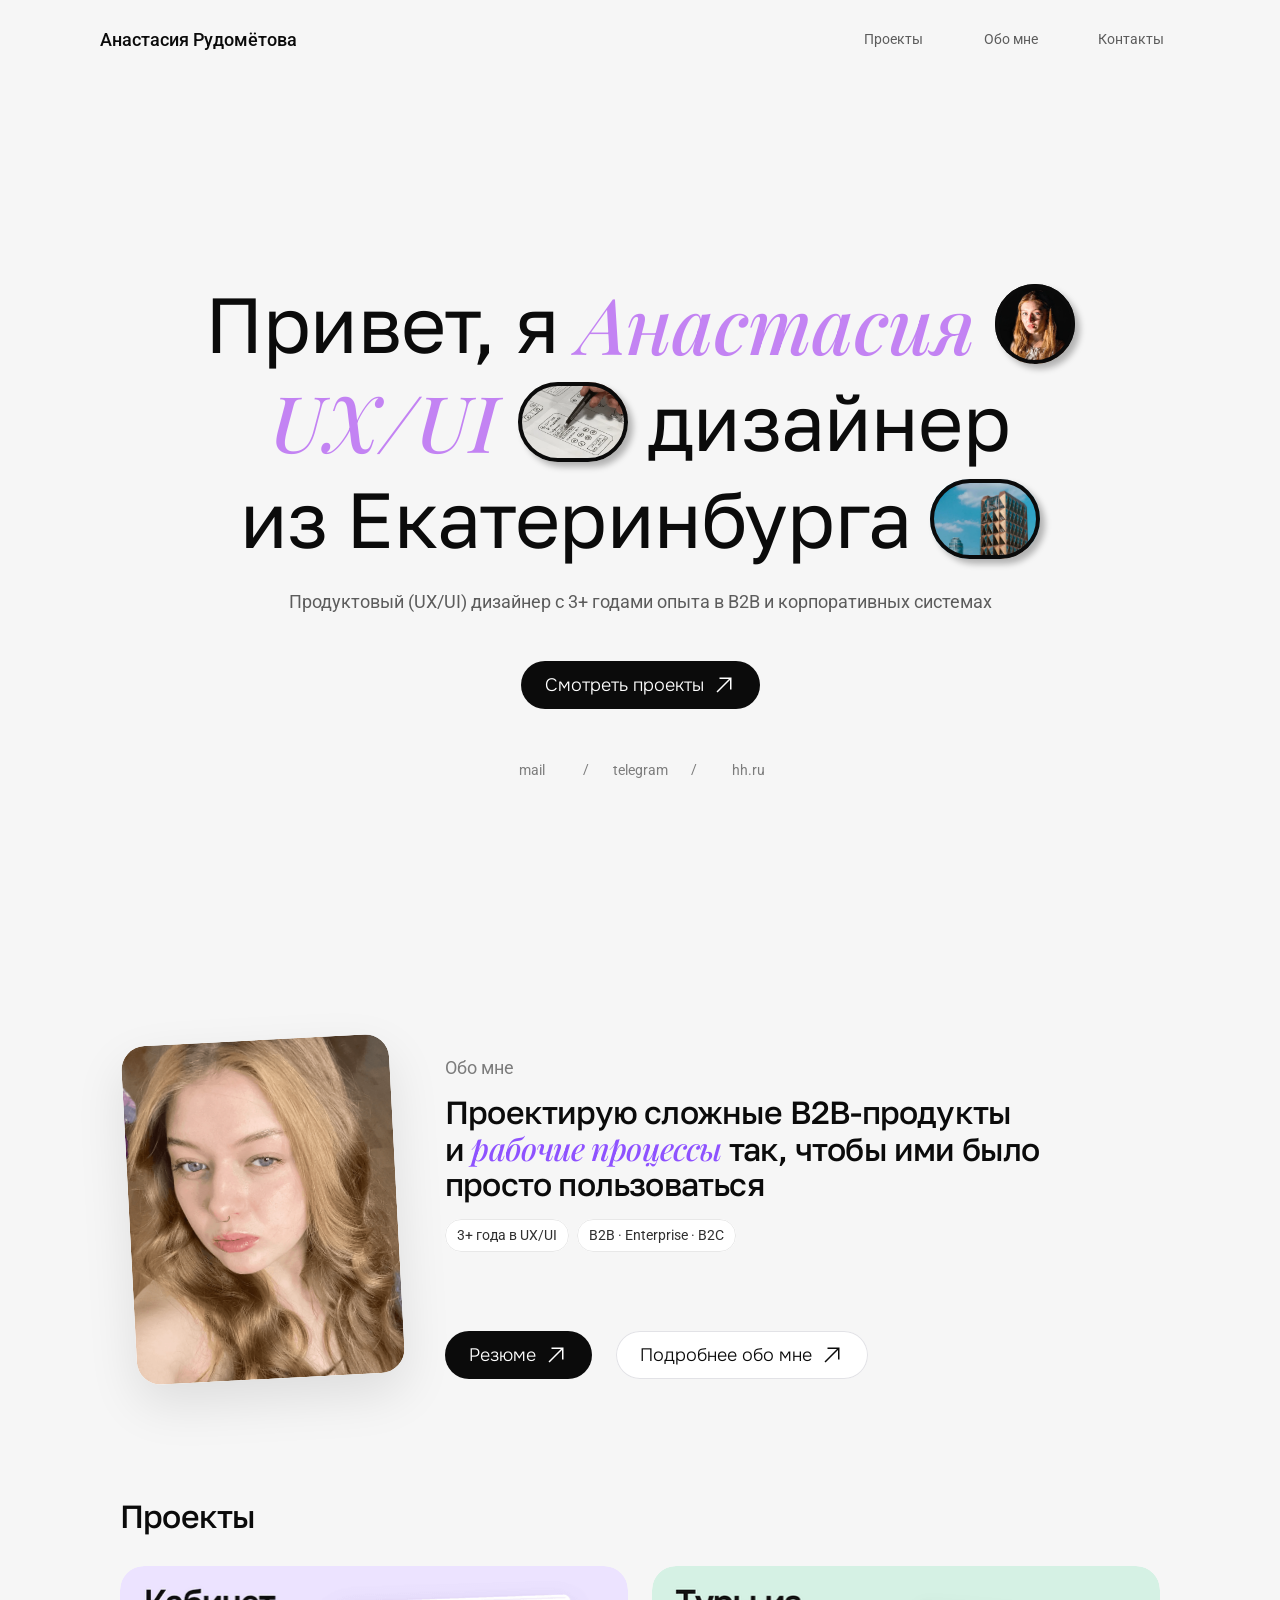
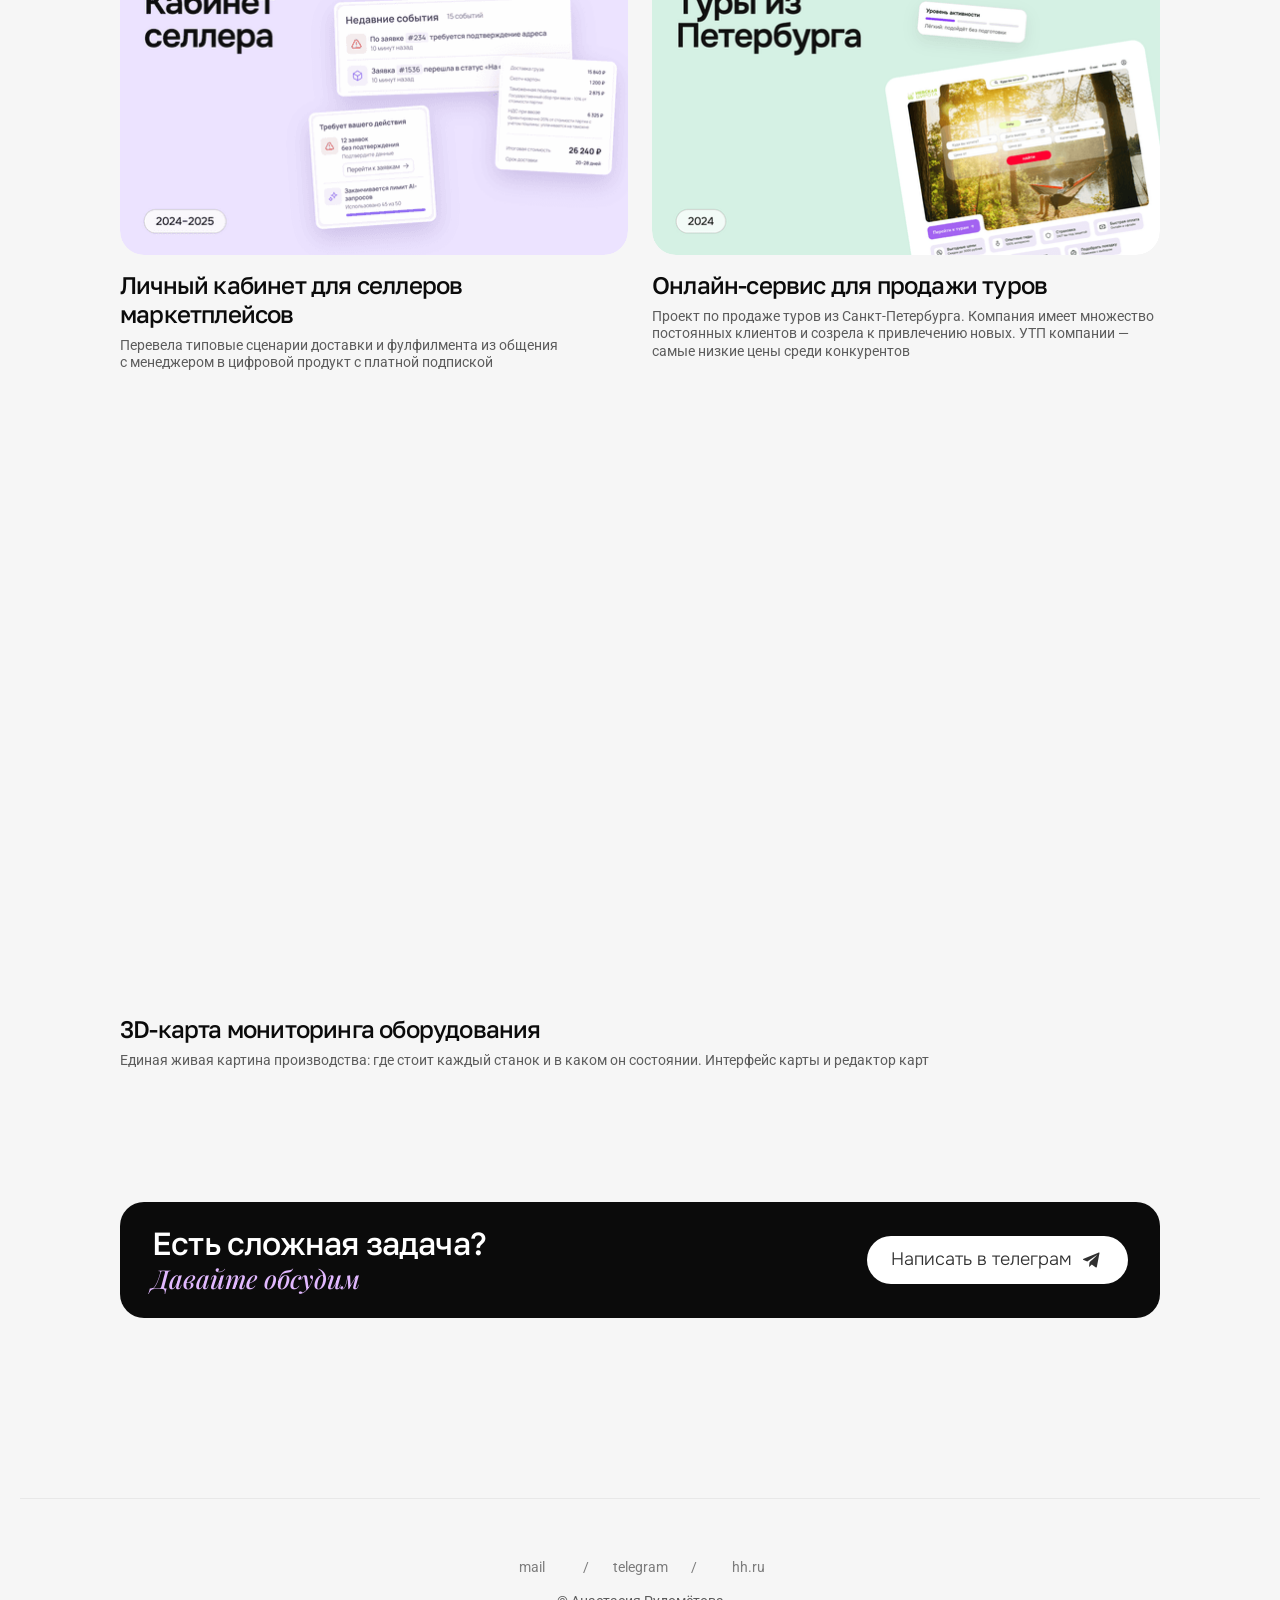
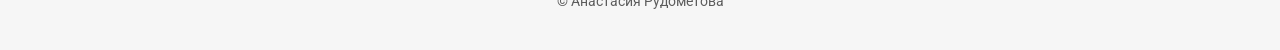
==== index.html @ 97201934 "Релиз: «Обо мне» — подзаголовок без «Ведущий», бонус-кейс временно убран из ветки Co-Authored-By: Cl" ====
<!DOCTYPE html>


<html dir="ltr" lang="ru">
<head>
<meta charset="utf-8"/>
<meta content="width=device-width" name="viewport"/>

<title>Анастасия Рудомётова | UX/UI дизайнер</title>
<meta content="Продуктовый UX/UI дизайнер с 3+ годами опыта в B2B и корпоративных системах. Проектирую сложные интерфейсы и рабочие процессы. Портфолио и кейсы" name="description"/>





<!-- Open Graph -->
<meta content="website" property="og:type"/>
<meta content="Анастасия Рудомётова | UX/UI дизайнер" property="og:title"/>
<meta content="Продуктовый UX/UI дизайнер с 3+ годами опыта в B2B и корпоративных системах. Проектирую сложные интерфейсы и рабочие процессы. Портфолио и кейсы" property="og:description"/>
<meta content="summary_large_image" name="twitter:card"/>
<meta content="Анастасия Рудомётова | UX/UI дизайнер" name="twitter:title"/>
<meta content="Продуктовый UX/UI дизайнер с 3+ годами опыта в B2B и корпоративных системах. Проектирую сложные интерфейсы и рабочие процессы. Портфолио и кейсы" name="twitter:description"/>

<style data-site-font-css="">/* cyrillic-ext */
@font-face {
  font-family: 'Onest';
  font-style: normal;
  font-weight: 300;
  font-display: swap;
  src: url(assets/fonts/google/onest-gNMZW3F-SZuj7zOT0IfSjTS16cPhqx-puBtNcWU.woff2) format('woff2');
  unicode-range: U+0460-052F, U+1C80-1C8A, U+20B4, U+2DE0-2DFF, U+A640-A69F, U+FE2E-FE2F;
}
/* cyrillic */
@font-face {
  font-family: 'Onest';
  font-style: normal;
  font-weight: 300;
  font-display: swap;
  src: url(assets/fonts/google/onest-gNMZW3F-SZuj7zOT0IfSjTS16cPhqx-psRtNcWU.woff2) format('woff2');
  unicode-range: U+0301, U+0400-045F, U+0490-0491, U+04B0-04B1, U+2116;
}
/* math */
@font-face {
  font-family: 'Onest';
  font-style: normal;
  font-weight: 300;
  font-display: swap;
  src: url(assets/fonts/google/onest-gNMZW3F-SZuj7zOT0IfSjTS16cPhqx-pyRtNcWU.woff2) format('woff2');
  unicode-range: U+0302-0303, U+0305, U+0307-0308, U+0310, U+0312, U+0315, U+031A, U+0326-0327, U+032C, U+032F-0330, U+0332-0333, U+0338, U+033A, U+0346, U+034D, U+0391-03A1, U+03A3-03A9, U+03B1-03C9, U+03D1, U+03D5-03D6, U+03F0-03F1, U+03F4-03F5, U+2016-2017, U+2034-2038, U+203C, U+2040, U+2043, U+2047, U+2050, U+2057, U+205F, U+2070-2071, U+2074-209F, U+20D0-20DC, U+20E1, U+20E5-20EF, U+2100-2112, U+2114-2115, U+2117-2121, U+2123-214F, U+2190, U+2192, U+2194-21AE, U+21B0-21E5, U+21F1-21F2, U+21F4-2211, U+2213-2214, U+2216-22FF, U+2308-230B, U+2310, U+2319, U+231C-2321, U+2336-237A, U+237C, U+2395, U+239B-23B7, U+23D0, U+23DC-23E1, U+2474-2475, U+25AF, U+25B3, U+25B7, U+25BD, U+25C1, U+25CA, U+25CC, U+25FB, U+266D-266F, U+27C0-27FF, U+2900-2AFF, U+2B0E-2B11, U+2B30-2B4C, U+2BFE, U+3030, U+FF5B, U+FF5D, U+1D400-1D7FF, U+1EE00-1EEFF;
}
/* symbols */
@font-face {
  font-family: 'Onest';
  font-style: normal;
  font-weight: 300;
  font-display: swap;
  src: url(assets/fonts/google/onest-gNMZW3F-SZuj7zOT0IfSjTS16cPhqx-p2xtNcWU.woff2) format('woff2');
  unicode-range: U+0001-000C, U+000E-001F, U+007F-009F, U+20DD-20E0, U+20E2-20E4, U+2150-218F, U+2190, U+2192, U+2194-2199, U+21AF, U+21E6-21F0, U+21F3, U+2218-2219, U+2299, U+22C4-22C6, U+2300-243F, U+2440-244A, U+2460-24FF, U+25A0-27BF, U+2800-28FF, U+2921-2922, U+2981, U+29BF, U+29EB, U+2B00-2BFF, U+4DC0-4DFF, U+FFF9-FFFB, U+10140-1018E, U+10190-1019C, U+101A0, U+101D0-101FD, U+102E0-102FB, U+10E60-10E7E, U+1D2C0-1D2D3, U+1D2E0-1D37F, U+1F000-1F0FF, U+1F100-1F1AE, U+1F1E6-1F1FF, U+1F30D-1F30F, U+1F315, U+1F31C, U+1F31E, U+1F320-1F32C, U+1F336, U+1F378, U+1F37D, U+1F382, U+1F393-1F39F, U+1F3A7-1F3A8, U+1F3AC-1F3AF, U+1F3C2, U+1F3C4-1F3C6, U+1F3CA-1F3CE, U+1F3D4-1F3E0, U+1F3ED, U+1F3F1-1F3F3, U+1F3F5-1F3F7, U+1F408, U+1F415, U+1F41F, U+1F426, U+1F43F, U+1F441-1F442, U+1F444, U+1F446-1F449, U+1F44C-1F44E, U+1F453, U+1F46A, U+1F47D, U+1F4A3, U+1F4B0, U+1F4B3, U+1F4B9, U+1F4BB, U+1F4BF, U+1F4C8-1F4CB, U+1F4D6, U+1F4DA, U+1F4DF, U+1F4E3-1F4E6, U+1F4EA-1F4ED, U+1F4F7, U+1F4F9-1F4FB, U+1F4FD-1F4FE, U+1F503, U+1F507-1F50B, U+1F50D, U+1F512-1F513, U+1F53E-1F54A, U+1F54F-1F5FA, U+1F610, U+1F650-1F67F, U+1F687, U+1F68D, U+1F691, U+1F694, U+1F698, U+1F6AD, U+1F6B2, U+1F6B9-1F6BA, U+1F6BC, U+1F6C6-1F6CF, U+1F6D3-1F6D7, U+1F6E0-1F6EA, U+1F6F0-1F6F3, U+1F6F7-1F6FC, U+1F700-1F80B, U+1F810-1F847, U+1F850-1F859, U+1F860-1F887, U+1F890-1F8AD, U+1F8B0-1F8BB, U+1F8C0-1F8C1, U+1F8D0-1F8D8, U+1F900-1F90B, U+1F93B, U+1F946, U+1F984, U+1F996, U+1F9E9, U+1FA00-1FA6F, U+1FA70-1FA7C, U+1FA80-1FAC6, U+1FAC8, U+1FACC-1FADD, U+1FADF-1FAEB, U+1FAEF-1FAFA, U+1FB00-1FBFF;
}
/* vietnamese */
@font-face {
  font-family: 'Onest';
  font-style: normal;
  font-weight: 300;
  font-display: swap;
  src: url(assets/fonts/google/onest-gNMZW3F-SZuj7zOT0IfSjTS16cPhqx-puhtNcWU.woff2) format('woff2');
  unicode-range: U+0102-0103, U+0110-0111, U+0128-0129, U+0168-0169, U+01A0-01A1, U+01AF-01B0, U+0300-0301, U+0303-0304, U+0308-0309, U+0323, U+0329, U+1EA0-1EF9, U+20AB;
}
/* latin-ext */
@font-face {
  font-family: 'Onest';
  font-style: normal;
  font-weight: 300;
  font-display: swap;
  src: url(assets/fonts/google/onest-gNMZW3F-SZuj7zOT0IfSjTS16cPhqx-puxtNcWU.woff2) format('woff2');
  unicode-range: U+0100-02BA, U+02BD-02C5, U+02C7-02CC, U+02CE-02D7, U+02DD-02FF, U+0304, U+0308, U+0329, U+1D00-1DBF, U+1E00-1E9F, U+1EF2-1EFF, U+2020, U+20A0-20AB, U+20AD-20C4, U+2113, U+2C60-2C7F, U+A720-A7FF;
}
/* latin */
@font-face {
  font-family: 'Onest';
  font-style: normal;
  font-weight: 300;
  font-display: swap;
  src: url(assets/fonts/google/onest-gNMZW3F-SZuj7zOT0IfSjTS16cPhqx-ptRtN.woff2) format('woff2');
  unicode-range: U+0000-00FF, U+0131, U+0152-0153, U+02BB-02BC, U+02C6, U+02DA, U+02DC, U+0304, U+0308, U+0329, U+2000-206F, U+20AC, U+2122, U+2191, U+2193, U+2212, U+2215, U+FEFF, U+FFFD;
}

@font-face { font-family: "Golos Text"; src: url("assets/fonts/google/golostext-q5uXsoe9Lv5t7Meb31EcOR9UdVTNs822plVRRQ5ZEr8zXcyx.woff2"); font-display: swap; font-style: normal; font-weight: 400 }
@font-face { font-family: "Playfair Display"; src: url("assets/fonts/google/playfairdisplay-nuFRD-vYSZviVYUb_rj3ij__anPXDTnCjmHKM4nYO7KN_pqTbtPK-F2rA0s.woff2"); font-display: swap; font-style: italic; font-weight: 500 }
@font-face { font-family: "Golos Text"; src: url("assets/fonts/google/golostext-q5uXsoe9Lv5t7Meb31EcOR9UdVTNs822plVjRQ5ZEr8zXcyx.woff2"); font-display: swap; font-style: normal; font-weight: 500 }
@font-face { font-family: "Playfair Display"; src: url("assets/fonts/google/playfairdisplay-nuFRD-vYSZviVYUb_rj3ij__anPXDTnCjmHKM4nYO7KN_qiTbtPK-F2rA0s.woff2"); font-display: swap; font-style: italic; font-weight: 400 }
@font-face { font-family: "Roboto"; src: url("assets/fonts/google/roboto-KFOMCnqEu92Fr1ME7kSn66aGLdTylUAMQXC89YmC2DPNWubEbWmWggvWl0Qn.woff2"); font-display: swap; font-style: normal; font-weight: 400 }
@font-face { font-family: "Roboto"; src: url("assets/fonts/google/roboto-KFOMCnqEu92Fr1ME7kSn66aGLdTylUAMQXC89YmC2DPNWuYjammWggvWl0Qn.woff2"); font-display: swap; font-style: normal; font-weight: 700 }
@font-face { font-family: "Roboto"; src: url("assets/fonts/google/roboto-KFOKCnqEu92Fr1Mu53ZEC9_Vu3r1gIhOszmOClHrs6ljXfMMLmbXiAr0klQnx24.woff2"); font-display: swap; font-style: italic; font-weight: 700 }
@font-face { font-family: "Roboto"; src: url("assets/fonts/google/roboto-KFOKCnqEu92Fr1Mu53ZEC9_Vu3r1gIhOszmOClHrs6ljXfMMLoHQiAr0klQnx24.woff2"); font-display: swap; font-style: italic; font-weight: 400 }
@font-face { font-family: "Golos Text"; src: url("assets/fonts/google/golostext-q5uXsoe9Lv5t7Meb31EcOR9UdVTNs822plW2Qg5ZEr8zXcyx.woff2"); font-display: swap; font-style: normal; font-weight: 700 }
@font-face { font-family: "Playfair Display"; src: url("assets/fonts/google/playfairdisplay-nuFRD-vYSZviVYUb_rj3ij__anPXDTnCjmHKM4nYO7KN_k-UbtPK-F2rA0s.woff2"); font-display: swap; font-style: italic; font-weight: 700 }
@font-face { font-family: "Roboto"; src: url("assets/fonts/google/roboto-KFOMCnqEu92Fr1ME7kSn66aGLdTylUAMQXC89YmC2DPNWub2bWmWggvWl0Qn.woff2"); font-display: swap; font-style: normal; font-weight: 500 }
@font-face { font-family: "Roboto"; src: url("assets/fonts/google/roboto-KFOKCnqEu92Fr1Mu53ZEC9_Vu3r1gIhOszmOClHrs6ljXfMMLl_XiAr0klQnx24.woff2"); font-display: swap; font-style: italic; font-weight: 600 }
@font-face { font-family: "Roboto"; src: url("assets/fonts/google/roboto-KFOKCnqEu92Fr1Mu53ZEC9_Vu3r1gIhOszmOClHrs6ljXfMMLrPQiAr0klQnx24.woff2"); font-display: swap; font-style: italic; font-weight: 500 }
@font-face { font-family: "Inter"; src: url("assets/fonts/05KsVHGDmqXSBXM4yRZ65P8i0s.woff2"); font-style: italic; font-weight: 900; unicode-range: U+0460-052F, U+1C80-1C88, U+20B4, U+2DE0-2DFF, U+A640-A69F, U+FE2E-FE2F }
@font-face { font-family: "Inter"; src: url("assets/fonts/ky8ovPukK4dJ1Pxq74qGhOqCYI.woff2"); font-style: italic; font-weight: 900; unicode-range: U+0301, U+0400-045F, U+0490-0491, U+04B0-04B1, U+2116 }
@font-face { font-family: "Inter"; src: url("assets/fonts/vvNSqIj42qeQ2bvCRBIWKHscrc.woff2"); font-style: italic; font-weight: 900; unicode-range: U+1F00-1FFF }
@font-face { font-family: "Inter"; src: url("assets/fonts/3ZmXbBKToJifDV9gwcifVd1tEY.woff2"); font-style: italic; font-weight: 900; unicode-range: U+0370-03FF }
@font-face { font-family: "Inter"; src: url("assets/fonts/FNfhX3dt4ChuLJq2PwdlxHO7PU.woff2"); font-style: italic; font-weight: 900; unicode-range: U+0100-024F, U+0259, U+1E00-1EFF, U+2020, U+20A0-20AB, U+20AD-20CF, U+2113, U+2C60-2C7F, U+A720-A7FF }
@font-face { font-family: "Inter"; src: url("assets/fonts/gcnfba68tfm7qAyrWRCf9r34jg.woff2"); font-style: italic; font-weight: 900; unicode-range: U+0000-00FF, U+0131, U+0152-0153, U+02BB-02BC, U+02C6, U+02DA, U+02DC, U+2000-206F, U+2070, U+2074-207E, U+2080-208E, U+20AC, U+2122, U+2191, U+2193, U+2212, U+2215, U+FEFF, U+FFFD }
@font-face { font-family: "Inter"; src: url("assets/fonts/efTfQcBJ53kM2pB1hezSZ3RDUFs.woff2"); font-style: italic; font-weight: 900; unicode-range: U+0102-0103, U+0110-0111, U+0128-0129, U+0168-0169, U+01A0-01A1, U+01AF-01B0, U+1EA0-1EF9, U+20AB }
@font-face { font-family: "Inter"; src: url("assets/fonts/H89BbHkbHDzlxZzxi8uPzTsp90.woff2"); font-display: swap; font-style: italic; font-weight: 700; unicode-range: U+0460-052F, U+1C80-1C88, U+20B4, U+2DE0-2DFF, U+A640-A69F, U+FE2E-FE2F }
@font-face { font-family: "Inter"; src: url("assets/fonts/u6gJwDuwB143kpNK1T1MDKDWkMc.woff2"); font-display: swap; font-style: italic; font-weight: 700; unicode-range: U+0301, U+0400-045F, U+0490-0491, U+04B0-04B1, U+2116 }
@font-face { font-family: "Inter"; src: url("assets/fonts/43sJ6MfOPh1LCJt46OvyDuSbA6o.woff2"); font-display: swap; font-style: italic; font-weight: 700; unicode-range: U+1F00-1FFF }
@font-face { font-family: "Inter"; src: url("assets/fonts/wccHG0r4gBDAIRhfHiOlq6oEkqw.woff2"); font-display: swap; font-style: italic; font-weight: 700; unicode-range: U+0370-03FF }
@font-face { font-family: "Inter"; src: url("assets/fonts/WZ367JPwf9bRW6LdTHN8rXgSjw.woff2"); font-display: swap; font-style: italic; font-weight: 700; unicode-range: U+0100-024F, U+0259, U+1E00-1EFF, U+2020, U+20A0-20AB, U+20AD-20CF, U+2113, U+2C60-2C7F, U+A720-A7FF }
@font-face { font-family: "Inter"; src: url("assets/fonts/ia3uin3hQWqDrVloC1zEtYHWw.woff2"); font-display: swap; font-style: italic; font-weight: 700; unicode-range: U+0000-00FF, U+0131, U+0152-0153, U+02BB-02BC, U+02C6, U+02DA, U+02DC, U+2000-206F, U+2070, U+2074-207E, U+2080-208E, U+20AC, U+2122, U+2191, U+2193, U+2212, U+2215, U+FEFF, U+FFFD }
@font-face { font-family: "Inter"; src: url("assets/fonts/2A4Xx7CngadFGlVV4xrO06OBHY.woff2"); font-display: swap; font-style: italic; font-weight: 700; unicode-range: U+0102-0103, U+0110-0111, U+0128-0129, U+0168-0169, U+01A0-01A1, U+01AF-01B0, U+1EA0-1EF9, U+20AB }
@font-face { font-family: "Inter"; src: url("assets/fonts/mkY5Sgyq51ik0AMrSBwhm9DJg.woff2"); font-style: normal; font-weight: 900; unicode-range: U+0460-052F, U+1C80-1C88, U+20B4, U+2DE0-2DFF, U+A640-A69F, U+FE2E-FE2F }
@font-face { font-family: "Inter"; src: url("assets/fonts/X5hj6qzcHUYv7h1390c8Rhm6550.woff2"); font-style: normal; font-weight: 900; unicode-range: U+0301, U+0400-045F, U+0490-0491, U+04B0-04B1, U+2116 }
@font-face { font-family: "Inter"; src: url("assets/fonts/gQhNpS3tN86g8RcVKYUUaKt2oMQ.woff2"); font-style: normal; font-weight: 900; unicode-range: U+1F00-1FFF }
@font-face { font-family: "Inter"; src: url("assets/fonts/cugnVhSraaRyANCaUtI5FV17wk.woff2"); font-style: normal; font-weight: 900; unicode-range: U+0370-03FF }
@font-face { font-family: "Inter"; src: url("assets/fonts/5HcVoGak8k5agFJSaKa4floXVu0.woff2"); font-style: normal; font-weight: 900; unicode-range: U+0100-024F, U+0259, U+1E00-1EFF, U+2020, U+20A0-20AB, U+20AD-20CF, U+2113, U+2C60-2C7F, U+A720-A7FF }
@font-face { font-family: "Inter"; src: url("assets/fonts/rZ5DdENNqIdFTIyQQiP5isO7M.woff2"); font-style: normal; font-weight: 900; unicode-range: U+0000-00FF, U+0131, U+0152-0153, U+02BB-02BC, U+02C6, U+02DA, U+02DC, U+2000-206F, U+2070, U+2074-207E, U+2080-208E, U+20AC, U+2122, U+2191, U+2193, U+2212, U+2215, U+FEFF, U+FFFD }
@font-face { font-family: "Inter"; src: url("assets/fonts/P2Bw01CtL0b9wqygO0sSVogWbo.woff2"); font-style: normal; font-weight: 900; unicode-range: U+0102-0103, U+0110-0111, U+0128-0129, U+0168-0169, U+01A0-01A1, U+01AF-01B0, U+1EA0-1EF9, U+20AB }
@font-face { font-family: "Montserrat"; src: url("assets/fonts/DI2GHUWG3WKRXISSCTNDMTWKWZC25UIW.woff2"); font-display: swap; font-style: normal; font-weight: 400 }
@font-face { font-family: "Inter"; src: url("assets/fonts/5vvr9Vy74if2I6bQbJvbw7SY1pQ.woff2"); font-display: swap; font-style: normal; font-weight: 400; unicode-range: U+0460-052F, U+1C80-1C88, U+20B4, U+2DE0-2DFF, U+A640-A69F, U+FE2E-FE2F }
@font-face { font-family: "Inter"; src: url("assets/fonts/EOr0mi4hNtlgWNn9if640EZzXCo.woff2"); font-display: swap; font-style: normal; font-weight: 400; unicode-range: U+0301, U+0400-045F, U+0490-0491, U+04B0-04B1, U+2116 }
@font-face { font-family: "Inter"; src: url("assets/fonts/Y9k9QrlZAqio88Klkmbd8VoMQc.woff2"); font-display: swap; font-style: normal; font-weight: 400; unicode-range: U+1F00-1FFF }
@font-face { font-family: "Inter"; src: url("assets/fonts/OYrD2tBIBPvoJXiIHnLoOXnY9M.woff2"); font-display: swap; font-style: normal; font-weight: 400; unicode-range: U+0370-03FF }
@font-face { font-family: "Inter"; src: url("assets/fonts/JeYwfuaPfZHQhEG8U5gtPDZ7WQ.woff2"); font-display: swap; font-style: normal; font-weight: 400; unicode-range: U+0100-024F, U+0259, U+1E00-1EFF, U+2020, U+20A0-20AB, U+20AD-20CF, U+2113, U+2C60-2C7F, U+A720-A7FF }
@font-face { font-family: "Inter"; src: url("assets/fonts/GrgcKwrN6d3Uz8EwcLHZxwEfC4.woff2"); font-display: swap; font-style: normal; font-weight: 400; unicode-range: U+0000-00FF, U+0131, U+0152-0153, U+02BB-02BC, U+02C6, U+02DA, U+02DC, U+2000-206F, U+2070, U+2074-207E, U+2080-208E, U+20AC, U+2122, U+2191, U+2193, U+2212, U+2215, U+FEFF, U+FFFD }
@font-face { font-family: "Inter"; src: url("assets/fonts/b6Y37FthZeALduNqHicBT6FutY.woff2"); font-display: swap; font-style: normal; font-weight: 400; unicode-range: U+0102-0103, U+0110-0111, U+0128-0129, U+0168-0169, U+01A0-01A1, U+01AF-01B0, U+1EA0-1EF9, U+20AB }
@font-face { font-family: "Inter"; src: url("assets/fonts/DpPBYI0sL4fYLgAkX8KXOPVt7c.woff2"); font-display: swap; font-style: normal; font-weight: 700; unicode-range: U+0460-052F, U+1C80-1C88, U+20B4, U+2DE0-2DFF, U+A640-A69F, U+FE2E-FE2F }
@font-face { font-family: "Inter"; src: url("assets/fonts/4RAEQdEOrcnDkhHiiCbJOw92Lk.woff2"); font-display: swap; font-style: normal; font-weight: 700; unicode-range: U+0301, U+0400-045F, U+0490-0491, U+04B0-04B1, U+2116 }
@font-face { font-family: "Inter"; src: url("assets/fonts/1K3W8DizY3v4emK8Mb08YHxTbs.woff2"); font-display: swap; font-style: normal; font-weight: 700; unicode-range: U+1F00-1FFF }
@font-face { font-family: "Inter"; src: url("assets/fonts/tUSCtfYVM1I1IchuyCwz9gDdQ.woff2"); font-display: swap; font-style: normal; font-weight: 700; unicode-range: U+0370-03FF }
@font-face { font-family: "Inter"; src: url("assets/fonts/VgYFWiwsAC5OYxAycRXXvhze58.woff2"); font-display: swap; font-style: normal; font-weight: 700; unicode-range: U+0100-024F, U+0259, U+1E00-1EFF, U+2020, U+20A0-20AB, U+20AD-20CF, U+2113, U+2C60-2C7F, U+A720-A7FF }
@font-face { font-family: "Inter"; src: url("assets/fonts/syRNPWzAMIrcJ3wIlPIP43KjQs.woff2"); font-display: swap; font-style: normal; font-weight: 700; unicode-range: U+0000-00FF, U+0131, U+0152-0153, U+02BB-02BC, U+02C6, U+02DA, U+02DC, U+2000-206F, U+2070, U+2074-207E, U+2080-208E, U+20AC, U+2122, U+2191, U+2193, U+2212, U+2215, U+FEFF, U+FFFD }
@font-face { font-family: "Inter"; src: url("assets/fonts/GIryZETIX4IFypco5pYZONKhJIo.woff2"); font-display: swap; font-style: normal; font-weight: 700; unicode-range: U+0102-0103, U+0110-0111, U+0128-0129, U+0168-0169, U+01A0-01A1, U+01AF-01B0, U+1EA0-1EF9, U+20AB }
@font-face { font-family: "Onest Placeholder"; src: local("Arial"); ascent-override: 91.42%; descent-override: 28.75%; line-gap-override: 0.00%; size-adjust: 106.10% }
@font-face { font-family: "Golos Text Placeholder"; src: local("Arial"); ascent-override: 90.05%; descent-override: 20.21%; line-gap-override: 0.00%; size-adjust: 108.83% }
@font-face { font-family: "Playfair Display Placeholder"; src: local("Times New Roman"); ascent-override: 97.38%; descent-override: 22.59%; line-gap-override: 0.00%; size-adjust: 111.11% }
@font-face { font-family: "Roboto Placeholder"; src: local("Arial"); ascent-override: 92.43%; descent-override: 24.32%; line-gap-override: 0.00%; size-adjust: 100.37% }
@font-face { font-family: "Inter Placeholder"; src: local("Arial"); ascent-override: 89.79%; descent-override: 22.36%; line-gap-override: 0.00%; size-adjust: 107.89% }
@font-face { font-family: "Montserrat Placeholder"; src: local("Arial"); ascent-override: 84.95%; descent-override: 22.03%; line-gap-override: 0.00%; size-adjust: 113.95% }</style>


<!-- Initialize gtag before head-end custom code can call it. -->
<script>
	  window.dataLayer = window.dataLayer || [];
	  function gtag(){window.dataLayer.push(arguments);}
	  gtag('js', new Date());
	  gtag('config', 'G-B1NQM0LFKT');
	</script>
<meta content="max-image-preview:large" name="robots"/><style data-site-breakpoint-css="">@media(min-width: 1440px){.hidden-72rtr7{display:none!important}}@media(min-width: 1200px) and (max-width: 1439.98px){.hidden-1vxwarc{display:none!important}}@media(min-width: 810px) and (max-width: 1199.98px){.hidden-1tfpqet{display:none!important}}@media(max-width: 809.98px){.hidden-a9um1k{display:none!important}}@media(min-width: 1440px){.hidden-1xy0toq{display:none!important}}@media(min-width: 1200px) and (max-width: 1439.98px){.hidden-152glpt{display:none!important}}@media(min-width: 810px) and (max-width: 1199.98px){.hidden-1mdj16h{display:none!important}}@media(max-width: 809.98px){.hidden-71cz7w{display:none!important}}</style><style data-site-components="site-lib-cursors-host site-2I9Iv PropertyOverrides site-d1bxR site-lib-combinedCSSRules site-xv9gG site-1vNZG site-8s2c9 site-svRbB site-UT5PH site-O3T2G site-h6Rxh site-xUfRi site-LRD21" data-site-css-ssr-minified="">html,body,#main{box-sizing:border-box;margin:0;padding:0}:root{-webkit-font-smoothing:antialiased;-moz-osx-font-smoothing:grayscale}*{box-sizing:border-box;-webkit-font-smoothing:inherit}h1,h2,h3,h4,h5,h6,p,figure{margin:0}body,input,textarea,select,button{font-family:sans-serif;font-size:12px}body{--token-597da178-2e77-4bea-8eb7-f12f5010f083:#c383f3;--token-c40000ae-904f-4928-80cb-4b854d70c0b4:#000;--token-2b9e9f96-0c35-4795-b915-59e721620b20:#7c7c7c;--token-028a1df2-9373-4cb0-8cc7-a6b1512a0cab:#f6f6f6;--token-790325e6-a4e0-4195-a182-d715595749b3:#00aaff80;--token-8d589923-b843-4a88-886d-50bf1e3f9a40:#0b0b0b;--token-21c2ef3c-f6a4-4ada-af40-ed071854e915:#e8e8e8;--token-c6d9d641-5b9c-4baf-85bf-3ecf83f1b8ed:#fff;--token-31bf6bfa-a083-41c5-b025-2cdc040f92d8:#f6f6f6;--token-a91b8625-a397-4ffa-aebf-00fd1ff18ca9:#fff;--token-fa39f602-c1df-41e0-abf1-78c1c63a645f:#5c5c5c;--token-f6d4c585-ff89-4182-b607-9d5da8c1ebc4:#fff;--token-aff6908e-9a16-4456-928d-df3b4ad1fc61:#eed8ff;--token-4059a8c3-0701-4ba5-9dab-781874a53501:#e1b8ff;--token-95384be9-283e-48f3-8c7a-61d7069ebf1c:#8e52ff;--token-ddbab71c-331e-414f-ba86-1d262e729217:#000;--token-4caef65f-d325-4cd6-9353-617bd3de467a:#ebebeb;--token-342ee82f-0eae-4ad0-a3f2-7aa809c93e85:#c383f3;--token-bfe0ac6f-e097-48f7-a2bd-ebc6d586f42a:#0006;--token-99e9f4a8-a01c-4d09-ad21-032d659b5108:#303030}@media (prefers-color-scheme:dark){body{--token-a91b8625-a397-4ffa-aebf-00fd1ff18ca9:#121212;--token-f6d4c585-ff89-4182-b607-9d5da8c1ebc4:#000}}@supports (z-index:calc(infinity)){#__site-badge-container{--infinity:infinity}}#__site-badge-container{pointer-events:none;width:100%;z-index:calc(var(--infinity,2147480000));justify-content:flex-end;padding:20px;display:flex;position:fixed;bottom:0}@supports (background:-webkit-named-image(i)) and (not (grid-template-rows:subgrid)){body{--site-will-change-override:transform}}@supports (background:-webkit-named-image(i)) and (not (position-area:top right)){body{--site-will-change-filter-override:filter}}[data-site-component-type=Text] div div span,[data-site-component-type=Text] a div span,[data-site-component-type=Text] span span span,[data-site-component-type=Text] p span span,[data-site-component-type=Text] h1 span span,[data-site-component-type=Text] h2 span span,[data-site-component-type=Text] h3 span span,[data-site-component-type=Text] h4 span span,[data-site-component-type=Text] h5 span span,[data-site-component-type=Text] h6 span span,[data-site-component-type=Text] a{font-family:var(--font-family);font-style:var(--font-style);font-weight:min(calc(var(--site-font-weight-increase,0) + var(--font-weight,400)), 900);color:var(--text-color);letter-spacing:var(--letter-spacing);font-size:var(--font-size);text-transform:var(--text-transform);--text-decoration:var(--site-text-decoration-style,solid) var(--site-text-decoration,none) var(--site-text-decoration-color,currentcolor) var(--site-text-decoration-thickness,auto);--text-decoration-skip-ink:var(--site-text-decoration-skip-ink);--text-underline-offset:var(--site-text-decoration-offset);line-height:var(--line-height);--font-family:var(--site-font-family);--font-style:var(--site-font-style);--font-weight:var(--site-font-weight);--text-color:var(--site-text-color);--letter-spacing:var(--site-letter-spacing);--font-size:var(--site-font-size);--text-transform:var(--site-text-transform);--line-height:var(--site-line-height)}@supports not (color:color(display-p3 1 1 1)){p.site-text,div.site-text,h1.site-text,h2.site-text,h3.site-text,h4.site-text,h5.site-text,h6.site-text,li.site-text,ol.site-text,ul.site-text,span.site-text:not([data-text-fill]){color:var(--site-blockquote-text-color-rgb,var(--site-blockquote-text-color,var(--site-text-color-rgb,var(--site-text-color,#000))));-webkit-text-stroke-color:var(--site-text-stroke-color-rgb,var(--site-text-stroke-color,initial))}mark.site-text{background-color:var(--site-blockquote-text-background-color-rgb,var(--site-blockquote-text-background-color,var(--site-text-background-color-rgb,var(--site-text-background-color,initial))))}}@supports not (color:color(display-p3 1 1 1)){code.site-text,code.site-text span.site-text:not([data-text-fill]){color:var(--site-blockquote-text-color-rgb,var(--site-blockquote-text-color,var(--site-code-text-color-rgb,var(--site-code-text-color,var(--site-text-color-rgb,var(--site-text-color,#000))))))}}@supports not (color:color(display-p3 1 1 1)){a.site-text,span.site-text[data-nested-link]{color:var(--site-link-text-color-rgb,var(--site-link-text-color,var(--site-blockquote-text-color-rgb,var(--site-blockquote-text-color,var(--site-text-color-rgb,var(--site-text-color,#000))))));background-color:var(--site-link-text-background-color-rgb,var(--site-link-text-background-color,initial));-webkit-text-decoration-color:var(--site-link-text-decoration-color-rgb,var(--site-link-text-decoration-color,var(--site-text-decoration-color-rgb,var(--site-text-decoration-color,currentcolor))));text-decoration-color:var(--site-link-text-decoration-color-rgb,var(--site-link-text-decoration-color,var(--site-text-decoration-color-rgb,var(--site-text-decoration-color,currentcolor))))}}@supports not (color:color(display-p3 1 1 1)){code.site-text a.site-text,code.site-text a.site-text span.site-text:not([data-text-fill]),code.site-text span.site-text[data-nested-link],code.site-text span.site-text[data-nested-link] span.site-text:not([data-text-fill]){color:var(--site-link-text-color-rgb,var(--site-link-text-color,var(--site-blockquote-text-color-rgb,var(--site-blockquote-text-color,var(--site-code-text-color-rgb,var(--site-code-text-color,var(--site-text-color-rgb,var(--site-text-color,#000))))))))}}@supports not (color:color(display-p3 1 1 1)){a.site-text:hover,span.site-text[data-nested-link]:hover{color:var(--site-link-hover-text-color-rgb,var(--site-link-hover-text-color,var(--site-link-text-color-rgb,var(--site-link-text-color,var(--site-blockquote-text-color-rgb,var(--site-blockquote-text-color,var(--site-text-color-rgb,var(--site-text-color,#000))))))));background-color:var(--site-link-hover-text-background-color-rgb,var(--site-link-hover-text-background-color,var(--site-link-text-background-color-rgb,var(--site-link-text-background-color,var(--site-text-background-color-rgb,var(--site-text-background-color,initial))))));-webkit-text-decoration-color:var(--site-link-hover-text-decoration-color-rgb,var(--site-link-hover-text-decoration-color,var(--site-link-text-decoration-color-rgb,var(--site-link-text-decoration-color,var(--site-text-decoration-color-rgb,var(--site-text-decoration-color,currentcolor))))));text-decoration-color:var(--site-link-hover-text-decoration-color-rgb,var(--site-link-hover-text-decoration-color,var(--site-link-text-decoration-color-rgb,var(--site-link-text-decoration-color,var(--site-text-decoration-color-rgb,var(--site-text-decoration-color,currentcolor))))))}}@supports not (color:color(display-p3 1 1 1)){code.site-text a.site-text:hover,code.site-text span.site-text[data-nested-link]:hover{color:var(--site-link-hover-text-color-rgb,var(--site-link-hover-text-color,var(--site-link-text-color-rgb,var(--site-link-text-color,var(--site-blockquote-text-color-rgb,var(--site-blockquote-text-color,var(--site-code-text-color-rgb,var(--site-code-text-color,var(--site-text-color-rgb,var(--site-text-color,#000))))))))))}}@supports not (color:color(display-p3 1 1 1)){a.site-text[data-site-page-link-current],span.site-text[data-site-page-link-current]{color:var(--site-link-current-text-color-rgb,var(--site-link-current-text-color,var(--site-link-text-color-rgb,var(--site-link-text-color,var(--site-text-color-rgb,var(--site-text-color,#000))))));background-color:var(--site-link-current-text-background-color-rgb,var(--site-link-current-text-background-color,var(--site-link-text-background-color-rgb,var(--site-link-text-background-color,var(--site-text-background-color-rgb,var(--site-text-background-color,initial))))));-webkit-text-decoration-color:var(--site-link-current-text-decoration-color-rgb,var(--site-link-current-text-decoration-color,var(--site-link-text-decoration-color-rgb,var(--site-link-text-decoration-color,var(--site-text-decoration-color-rgb,var(--site-text-decoration-color,currentcolor))))));text-decoration-color:var(--site-link-current-text-decoration-color-rgb,var(--site-link-current-text-decoration-color,var(--site-link-text-decoration-color-rgb,var(--site-link-text-decoration-color,var(--site-text-decoration-color-rgb,var(--site-text-decoration-color,currentcolor))))))}}@supports not (color:color(display-p3 1 1 1)){code.site-text a.site-text[data-site-page-link-current],code.site-text a.site-text[data-site-page-link-current] span.site-text:not([data-text-fill]),code.site-text span.site-text[data-site-page-link-current],code.site-text span.site-text[data-site-page-link-current] span.site-text:not([data-text-fill]){color:var(--site-link-current-text-color-rgb,var(--site-link-current-text-color,var(--site-link-text-color-rgb,var(--site-link-text-color,var(--site-code-text-color-rgb,var(--site-code-text-color,var(--site-text-color-rgb,var(--site-text-color,#000))))))));background-color:var(--site-link-current-text-background-color-rgb,var(--site-link-current-text-background-color,var(--site-link-text-background-color-rgb,var(--site-link-text-background-color,var(--site-text-background-color-rgb,var(--site-text-background-color,initial))))))}}@supports not (color:color(display-p3 1 1 1)){a.site-text[data-site-page-link-current]:hover,span.site-text[data-site-page-link-current]:hover{color:var(--site-link-hover-text-color-rgb,var(--site-link-hover-text-color,var(--site-link-current-text-color-rgb,var(--site-link-current-text-color,var(--site-link-text-color-rgb,var(--site-link-text-color,var(--site-code-text-color-rgb,var(--site-code-text-color,var(--site-text-color-rgb,var(--site-text-color,#000))))))))));background-color:var(--site-link-hover-text-background-color-rgb,var(--site-link-hover-text-background-color,var(--site-link-current-text-background-color-rgb,var(--site-link-current-text-background-color,var(--site-link-text-background-color-rgb,var(--site-link-text-background-color,initial))))));-webkit-text-decoration-color:var(--site-link-hover-text-decoration-color-rgb,var(--site-link-hover-text-decoration-color,var(--site-link-current-text-decoration-color-rgb,var(--site-link-current-text-decoration-color,var(--site-link-text-decoration-color-rgb,var(--site-link-text-decoration-color,var(--site-text-decoration-color-rgb,var(--site-text-decoration-color,currentcolor))))))));text-decoration-color:var(--site-link-hover-text-decoration-color-rgb,var(--site-link-hover-text-decoration-color,var(--site-link-current-text-decoration-color-rgb,var(--site-link-current-text-decoration-color,var(--site-link-text-decoration-color-rgb,var(--site-link-text-decoration-color,var(--site-text-decoration-color-rgb,var(--site-text-decoration-color,currentcolor))))))))}}@supports not (color:color(display-p3 1 1 1)){code.site-text a.site-text[data-site-page-link-current]:hover,code.site-text a.site-text[data-site-page-link-current]:hover span.site-text:not([data-text-fill]),code.site-text span.site-text[data-site-page-link-current]:hover,code.site-text span.site-text[data-site-page-link-current]:hover span.site-text:not([data-text-fill]){color:var(--site-link-hover-text-color-rgb,var(--site-link-hover-text-color,var(--site-link-current-text-color-rgb,var(--site-link-current-text-color,var(--site-link-text-color-rgb,var(--site-link-text-color,var(--site-code-text-color-rgb,var(--site-code-text-color,var(--site-text-color-rgb,var(--site-text-color,#000))))))))));background-color:var(--site-link-hover-text-background-color-rgb,var(--site-link-hover-text-background-color,var(--site-link-current-text-background-color-rgb,var(--site-link-current-text-background-color,var(--site-link-text-background-color-rgb,var(--site-link-text-background-color,initial))))))}}[data-site-component-type=Stack]:not([data-site-generated])>*,[data-site-component-type=Stack]:not([data-site-generated])>[data-site-component-type],NavigationContainer [data-site-component-type=NavigationContainer]>*,[data-site-component-type=NavigationContainer]>[data-site-component-type]{position:relative}@supports not (overflow:clip){:root{--overflow-clip-fallback:hidden}}@supports (background:-webkit-named-image(i)) and (not (contain-intrinsic-size:inherit)){div.site-text,p.site-text,h1.site-text,h2.site-text,h3.site-text,h4.site-text,h5.site-text,h6.site-text,ol.site-text,ul.site-text,li.site-text,blockquote.site-text,.site-text.site-image{display:var(--text-truncation-display-inline-for-safari-16,revert)}div.site-text:after,p.site-text:after,h1.site-text:after,h2.site-text:after,h3.site-text:after,h4.site-text:after,h5.site-text:after,h6.site-text:after,ol.site-text:after,ul.site-text:after,li.site-text:after,blockquote.site-text:after,.site-text.site-image:after{content:var(--text-truncation-line-break-for-safari-16);white-space:pre}.site-text.site-text-module,.site-text.site-table-wrapper{display:var(--text-truncation-display-none-for-safari-16,revert)}p.site-text[data-text-fill]{display:var(--text-truncation-display-inline-for-safari-16,inline-block)}}@supports (corner-shape:superellipse(2)){:root{--one-if-corner-shape-supported:1}}.site-cursor-none,.site-cursor-none *{cursor:none!important}.site-pointer-events-none,.site-pointer-events-none *{pointer-events:none!important}.site-2I9Iv.site-34n5a4,.site-2I9Iv .site-34n5a4{display:block}.site-2I9Iv.site-1xy0toq{background-color:var(--token-028a1df2-9373-4cb0-8cc7-a6b1512a0cab,#f6f6f6);height:min-content;overflow:var(--overflow-clip-fallback,clip);flex-flow:column;place-content:center flex-start;align-items:center;gap:0;width:100%;padding:0;display:flex;position:relative}.site-2I9Iv .site-1lwwkeh-container{z-index:5;flex:none;order:-1000;width:100%;height:80px;position:sticky;top:0}.site-2I9Iv .site-1xf7zzi{margin:0;background:0 0;flex-grow:1;width:0;height:0;margin-bottom:0;position:relative}.site-2I9Iv .site-hewisq-container{flex:none;order:1002;width:100%;height:auto;position:relative}[data-layout-template=true]>#overlay{margin-bottom:0}@media (max-width:809.98px){.site-2I9Iv .site-1lwwkeh-container{height:auto}}.ssr-variant{display:contents}.site-d1bxR.site-gsyv0j,.site-d1bxR .site-gsyv0j{display:block}.site-d1bxR.site-1szppxb{height:min-content;overflow:var(--overflow-clip-fallback,clip);flex-flow:row;place-content:center flex-start;align-items:center;gap:24px;width:1440px;padding:16px 100px;display:flex;position:relative}.site-d1bxR .site-1pyq3at{flex-flow:column;flex:1 0 0;place-content:center;align-items:center;gap:10px;width:1px;height:min-content;padding:0;display:flex;position:relative;overflow:visible}.site-d1bxR .site-1i1yfd3{--site-text-wrap-override:none;flex:none;width:100%;height:auto;position:relative}.site-d1bxR .site-hxk6a0{height:44px;overflow:var(--overflow-clip-fallback,clip);flex-flow:row;flex:none;place-content:center;align-items:center;gap:8px;width:min-content;padding:16px;display:flex;position:relative}.site-d1bxR .site-1frvsfp,.site-d1bxR .site-dxfufi,.site-d1bxR .site-cwbpfn,.site-d1bxR .site-uf0llp{white-space:pre;flex:none;width:auto;height:auto;position:relative}.site-d1bxR .site-svivnv{flex:none;width:16px;height:auto;position:relative}.site-d1bxR .site-y4q7z5{flex-flow:row;flex:none;place-content:center;align-items:center;gap:24px;width:min-content;height:min-content;padding:0;display:flex;position:relative;overflow:visible}.site-d1bxR .site-1o33ky3,.site-d1bxR .site-scwv1f{height:48px;overflow:var(--overflow-clip-fallback,clip);flex-flow:row;flex:none;place-content:center;align-items:center;gap:10px;width:min-content;padding:16px;text-decoration:none;display:flex;position:relative}.site-d1bxR .site-loc95v{height:48px;overflow:var(--overflow-clip-fallback,clip);flex-flow:row;flex:none;place-content:center;align-items:center;gap:10px;width:95px;padding:16px;text-decoration:none;display:flex;position:relative}.site-d1bxR.site-v-88a224.site-1szppxb{flex-direction:column;justify-content:center;gap:0;width:390px;padding:8px 24px;overflow:visible}.site-d1bxR.site-v-88a224 .site-1pyq3at,.site-d1bxR.site-v-ng3oqs .site-1pyq3at{flex-direction:row;flex:none;width:100%}.site-d1bxR.site-v-88a224 .site-1i1yfd3,.site-d1bxR.site-v-ng3oqs .site-1i1yfd3{flex:1 0 0;width:1px}.site-d1bxR.site-v-88a224 .site-hxk6a0,.site-d1bxR.site-v-ng3oqs .site-hxk6a0{cursor:pointer}.site-d1bxR.site-v-ng3oqs.site-1szppxb{flex-direction:column;gap:8px;width:390px;height:240px;padding:8px 24px;overflow:visible}.site-d1bxR.site-v-ng3oqs .site-y4q7z5{flex-direction:column;gap:0;width:100%;height:168px}.site-d1bxR.site-v-ng3oqs .site-1o33ky3,.site-d1bxR.site-v-ng3oqs .site-loc95v,.site-d1bxR.site-v-ng3oqs .site-scwv1f{cursor:pointer;width:100%;height:56px}.site-BHFnZ .site-styles-preset-49mfue:not(.rich-text-wrapper),.site-BHFnZ .site-styles-preset-49mfue.rich-text-wrapper p{--site-font-family:"Roboto", "Roboto Placeholder", sans-serif;--site-font-family-bold:"Roboto", "Roboto Placeholder", sans-serif;--site-font-family-bold-italic:"Roboto", "Roboto Placeholder", sans-serif;--site-font-family-italic:"Roboto", "Roboto Placeholder", sans-serif;--site-font-open-type-features:"blwf" on, "cv03" on, "cv04" on, "cv09" on, "cv11" on;--site-font-size:18px;--site-font-style:normal;--site-font-style-bold:normal;--site-font-style-bold-italic:italic;--site-font-style-italic:italic;--site-font-variation-axes:normal;--site-font-weight:500;--site-font-weight-bold:700;--site-font-weight-bold-italic:600;--site-font-weight-italic:500;--site-letter-spacing:0em;--site-line-height:1.3em;--site-paragraph-spacing:20px;--site-text-alignment:left;--site-text-color:var(--token-8d589923-b843-4a88-886d-50bf1e3f9a40,#0b0b0b);--site-text-decoration:none;--site-text-stroke-color:initial;--site-text-stroke-width:initial;--site-text-transform:none;--site-text-wrap:balance}@media (max-width:1439px) and (min-width:1200px){.site-BHFnZ .site-styles-preset-49mfue:not(.rich-text-wrapper),.site-BHFnZ .site-styles-preset-49mfue.rich-text-wrapper p{--site-font-family:"Roboto", "Roboto Placeholder", sans-serif;--site-font-family-bold:"Roboto", "Roboto Placeholder", sans-serif;--site-font-family-bold-italic:"Roboto", "Roboto Placeholder", sans-serif;--site-font-family-italic:"Roboto", "Roboto Placeholder", sans-serif;--site-font-open-type-features:"blwf" on, "cv03" on, "cv04" on, "cv09" on, "cv11" on;--site-font-size:18px;--site-font-style:normal;--site-font-style-bold:normal;--site-font-style-bold-italic:italic;--site-font-style-italic:italic;--site-font-variation-axes:normal;--site-font-weight:500;--site-font-weight-bold:700;--site-font-weight-bold-italic:600;--site-font-weight-italic:500;--site-letter-spacing:0em;--site-line-height:1.3em;--site-paragraph-spacing:20px;--site-text-alignment:left;--site-text-color:var(--token-8d589923-b843-4a88-886d-50bf1e3f9a40,#0b0b0b);--site-text-decoration:none;--site-text-stroke-color:initial;--site-text-stroke-width:initial;--site-text-transform:none;--site-text-wrap:balance}}@media (max-width:1199px) and (min-width:810px){.site-BHFnZ .site-styles-preset-49mfue:not(.rich-text-wrapper),.site-BHFnZ .site-styles-preset-49mfue.rich-text-wrapper p{--site-font-family:"Roboto", "Roboto Placeholder", sans-serif;--site-font-family-bold:"Roboto", "Roboto Placeholder", sans-serif;--site-font-family-bold-italic:"Roboto", "Roboto Placeholder", sans-serif;--site-font-family-italic:"Roboto", "Roboto Placeholder", sans-serif;--site-font-open-type-features:"blwf" on, "cv03" on, "cv04" on, "cv09" on, "cv11" on;--site-font-size:18px;--site-font-style:normal;--site-font-style-bold:normal;--site-font-style-bold-italic:italic;--site-font-style-italic:italic;--site-font-variation-axes:normal;--site-font-weight:500;--site-font-weight-bold:700;--site-font-weight-bold-italic:600;--site-font-weight-italic:500;--site-letter-spacing:0em;--site-line-height:1.3em;--site-paragraph-spacing:20px;--site-text-alignment:left;--site-text-color:var(--token-8d589923-b843-4a88-886d-50bf1e3f9a40,#0b0b0b);--site-text-decoration:none;--site-text-stroke-color:initial;--site-text-stroke-width:initial;--site-text-transform:none;--site-text-wrap:balance}}@media (max-width:809px) and (min-width:0){.site-BHFnZ .site-styles-preset-49mfue:not(.rich-text-wrapper),.site-BHFnZ .site-styles-preset-49mfue.rich-text-wrapper p{--site-font-family:"Roboto", "Roboto Placeholder", sans-serif;--site-font-family-bold:"Roboto", "Roboto Placeholder", sans-serif;--site-font-family-bold-italic:"Roboto", "Roboto Placeholder", sans-serif;--site-font-family-italic:"Roboto", "Roboto Placeholder", sans-serif;--site-font-open-type-features:"blwf" on, "cv03" on, "cv04" on, "cv09" on, "cv11" on;--site-font-size:18px;--site-font-style:normal;--site-font-style-bold:normal;--site-font-style-bold-italic:italic;--site-font-style-italic:italic;--site-font-variation-axes:normal;--site-font-weight:500;--site-font-weight-bold:700;--site-font-weight-bold-italic:600;--site-font-weight-italic:500;--site-letter-spacing:0em;--site-line-height:1.3em;--site-paragraph-spacing:20px;--site-text-alignment:left;--site-text-color:var(--token-8d589923-b843-4a88-886d-50bf1e3f9a40,#0b0b0b);--site-text-decoration:none;--site-text-stroke-color:initial;--site-text-stroke-width:initial;--site-text-transform:none;--site-text-wrap:balance}}.site-0TUMA .site-styles-preset-4r5mbc:not(.rich-text-wrapper),.site-0TUMA .site-styles-preset-4r5mbc.rich-text-wrapper a{--site-link-hover-text-color:var(--token-597da178-2e77-4bea-8eb7-f12f5010f083,#c383f3);--site-link-text-color:var(--token-8d589923-b843-4a88-886d-50bf1e3f9a40,#0b0b0b)}@media (max-width:1439px) and (min-width:1200px){.site-0XeJw .site-styles-preset-f5msev:not(.rich-text-wrapper),.site-0XeJw .site-styles-preset-f5msev.rich-text-wrapper p{--site-font-family:"Roboto", "Roboto Placeholder", sans-serif;--site-font-family-bold:"Roboto", "Roboto Placeholder", sans-serif;--site-font-family-bold-italic:"Roboto", "Roboto Placeholder", sans-serif;--site-font-family-italic:"Roboto", "Roboto Placeholder", sans-serif;--site-font-open-type-features:"blwf" on, "cv03" on, "cv04" on, "cv09" on, "cv11" on;--site-font-size:14px;--site-font-style:normal;--site-font-style-bold:normal;--site-font-style-bold-italic:italic;--site-font-style-italic:italic;--site-font-variation-axes:normal;--site-font-weight:400;--site-font-weight-bold:700;--site-font-weight-bold-italic:700;--site-font-weight-italic:400;--site-letter-spacing:0em;--site-line-height:1.25em;--site-paragraph-spacing:20px;--site-text-alignment:start;--site-text-color:var(--token-8d589923-b843-4a88-886d-50bf1e3f9a40,#0b0b0b);--site-text-decoration:none;--site-text-stroke-color:initial;--site-text-stroke-width:initial;--site-text-transform:none}}@media (max-width:1199px) and (min-width:810px){.site-0XeJw .site-styles-preset-f5msev:not(.rich-text-wrapper),.site-0XeJw .site-styles-preset-f5msev.rich-text-wrapper p{--site-font-family:"Roboto", "Roboto Placeholder", sans-serif;--site-font-family-bold:"Roboto", "Roboto Placeholder", sans-serif;--site-font-family-bold-italic:"Roboto", "Roboto Placeholder", sans-serif;--site-font-family-italic:"Roboto", "Roboto Placeholder", sans-serif;--site-font-open-type-features:"blwf" on, "cv03" on, "cv04" on, "cv09" on, "cv11" on;--site-font-size:14px;--site-font-style:normal;--site-font-style-bold:normal;--site-font-style-bold-italic:italic;--site-font-style-italic:italic;--site-font-variation-axes:normal;--site-font-weight:400;--site-font-weight-bold:700;--site-font-weight-bold-italic:700;--site-font-weight-italic:400;--site-letter-spacing:0em;--site-line-height:1.25em;--site-paragraph-spacing:20px;--site-text-alignment:start;--site-text-color:var(--token-8d589923-b843-4a88-886d-50bf1e3f9a40,#0b0b0b);--site-text-decoration:none;--site-text-stroke-color:initial;--site-text-stroke-width:initial;--site-text-transform:none}}@media (max-width:809px) and (min-width:0){.site-0XeJw .site-styles-preset-f5msev:not(.rich-text-wrapper),.site-0XeJw .site-styles-preset-f5msev.rich-text-wrapper p{--site-font-family:"Roboto", "Roboto Placeholder", sans-serif;--site-font-family-bold:"Roboto", "Roboto Placeholder", sans-serif;--site-font-family-bold-italic:"Roboto", "Roboto Placeholder", sans-serif;--site-font-family-italic:"Roboto", "Roboto Placeholder", sans-serif;--site-font-open-type-features:"blwf" on, "cv03" on, "cv04" on, "cv09" on, "cv11" on;--site-font-size:12px;--site-font-style:normal;--site-font-style-bold:normal;--site-font-style-bold-italic:italic;--site-font-style-italic:italic;--site-font-variation-axes:normal;--site-font-weight:400;--site-font-weight-bold:700;--site-font-weight-bold-italic:700;--site-font-weight-italic:400;--site-letter-spacing:0em;--site-line-height:1.25em;--site-paragraph-spacing:20px;--site-text-alignment:start;--site-text-color:var(--token-8d589923-b843-4a88-886d-50bf1e3f9a40,#0b0b0b);--site-text-decoration:none;--site-text-stroke-color:initial;--site-text-stroke-width:initial;--site-text-transform:none}}@media (max-width:1439px) and (min-width:1200px){.site-zEcEc .site-styles-preset-z6aizh:not(.rich-text-wrapper),.site-zEcEc .site-styles-preset-z6aizh.rich-text-wrapper p{--site-font-family:"Roboto", "Roboto Placeholder", sans-serif;--site-font-family-bold:"Roboto", "Roboto Placeholder", sans-serif;--site-font-family-bold-italic:"Roboto", "Roboto Placeholder", sans-serif;--site-font-family-italic:"Roboto", "Roboto Placeholder", sans-serif;--site-font-open-type-features:normal;--site-font-size:18px;--site-font-style:normal;--site-font-style-bold:normal;--site-font-style-bold-italic:italic;--site-font-style-italic:italic;--site-font-variation-axes:normal;--site-font-weight:400;--site-font-weight-bold:700;--site-font-weight-bold-italic:700;--site-font-weight-italic:400;--site-letter-spacing:0em;--site-line-height:1.3em;--site-paragraph-spacing:20px;--site-text-alignment:left;--site-text-color:#050505;--site-text-decoration:none;--site-text-stroke-color:initial;--site-text-stroke-width:initial;--site-text-transform:none;--site-text-wrap:balance}}@media (max-width:1199px) and (min-width:810px){.site-zEcEc .site-styles-preset-z6aizh:not(.rich-text-wrapper),.site-zEcEc .site-styles-preset-z6aizh.rich-text-wrapper p{--site-font-family:"Roboto", "Roboto Placeholder", sans-serif;--site-font-family-bold:"Roboto", "Roboto Placeholder", sans-serif;--site-font-family-bold-italic:"Roboto", "Roboto Placeholder", sans-serif;--site-font-family-italic:"Roboto", "Roboto Placeholder", sans-serif;--site-font-open-type-features:normal;--site-font-size:18px;--site-font-style:normal;--site-font-style-bold:normal;--site-font-style-bold-italic:italic;--site-font-style-italic:italic;--site-font-variation-axes:normal;--site-font-weight:400;--site-font-weight-bold:700;--site-font-weight-bold-italic:700;--site-font-weight-italic:400;--site-letter-spacing:0em;--site-line-height:1.3em;--site-paragraph-spacing:20px;--site-text-alignment:left;--site-text-color:#050505;--site-text-decoration:none;--site-text-stroke-color:initial;--site-text-stroke-width:initial;--site-text-transform:none;--site-text-wrap:balance}}@media (max-width:809px) and (min-width:0){.site-zEcEc .site-styles-preset-z6aizh:not(.rich-text-wrapper),.site-zEcEc .site-styles-preset-z6aizh.rich-text-wrapper p{--site-font-family:"Roboto", "Roboto Placeholder", sans-serif;--site-font-family-bold:"Roboto", "Roboto Placeholder", sans-serif;--site-font-family-bold-italic:"Roboto", "Roboto Placeholder", sans-serif;--site-font-family-italic:"Roboto", "Roboto Placeholder", sans-serif;--site-font-open-type-features:normal;--site-font-size:18px;--site-font-style:normal;--site-font-style-bold:normal;--site-font-style-bold-italic:italic;--site-font-style-italic:italic;--site-font-variation-axes:normal;--site-font-weight:400;--site-font-weight-bold:700;--site-font-weight-bold-italic:700;--site-font-weight-italic:400;--site-letter-spacing:0em;--site-line-height:1.3em;--site-paragraph-spacing:20px;--site-text-alignment:left;--site-text-color:#050505;--site-text-decoration:none;--site-text-stroke-color:initial;--site-text-stroke-width:initial;--site-text-transform:none;--site-text-wrap:balance}}body{--site-will-change-override:none}@supports (background:-webkit-named-image(i)) and (not (grid-template-rows:subgrid)){body{--site-will-change-override:transform}}body{--site-will-change-filter-override:none}@supports (background:-webkit-named-image(i)) and (not (position-area:top right)){body{--site-will-change-filter-override:filter}}[data-site-component-type]{position:absolute}[data-site-component-type=Text]{cursor:inherit}[data-site-component-text-autosized] *{white-space:pre}[data-site-component-type=Text]>*{text-align:var(--site-text-alignment,start)}[data-site-component-type=Text] span span,[data-site-component-type=Text] p span,[data-site-component-type=Text] h1 span,[data-site-component-type=Text] h2 span,[data-site-component-type=Text] h3 span,[data-site-component-type=Text] h4 span,[data-site-component-type=Text] h5 span,[data-site-component-type=Text] h6 span{display:block}[data-site-component-type=Text] span span span,[data-site-component-type=Text] p span span,[data-site-component-type=Text] h1 span span,[data-site-component-type=Text] h2 span span,[data-site-component-type=Text] h3 span span,[data-site-component-type=Text] h4 span span,[data-site-component-type=Text] h5 span span,[data-site-component-type=Text] h6 span span{display:unset}[data-site-component-type=Text] div div span,[data-site-component-type=Text] a div span,[data-site-component-type=Text] span span span,[data-site-component-type=Text] p span span,[data-site-component-type=Text] h1 span span,[data-site-component-type=Text] h2 span span,[data-site-component-type=Text] h3 span span,[data-site-component-type=Text] h4 span span,[data-site-component-type=Text] h5 span span,[data-site-component-type=Text] h6 span span,[data-site-component-type=Text] a{font-family:var(--font-family);font-style:var(--font-style);font-weight:min(calc(var(--site-font-weight-increase,0) + var(--font-weight,400)), 900);color:var(--text-color);letter-spacing:var(--letter-spacing);font-size:var(--font-size);text-transform:var(--text-transform);--text-decoration:var(--site-text-decoration-style,solid) var(--site-text-decoration,none) var(--site-text-decoration-color,currentcolor) var(--site-text-decoration-thickness,auto);--text-decoration-skip-ink:var(--site-text-decoration-skip-ink);--text-underline-offset:var(--site-text-decoration-offset);line-height:var(--line-height);--font-family:var(--site-font-family);--font-style:var(--site-font-style);--font-weight:var(--site-font-weight);--text-color:var(--site-text-color);--letter-spacing:var(--site-letter-spacing);--font-size:var(--site-font-size);--text-transform:var(--site-text-transform);--line-height:var(--site-line-height)}[data-site-component-type=Text] a,[data-site-component-type=Text] a div span,[data-site-component-type=Text] a span span span,[data-site-component-type=Text] a p span span,[data-site-component-type=Text] a h1 span span,[data-site-component-type=Text] a h2 span span,[data-site-component-type=Text] a h3 span span,[data-site-component-type=Text] a h4 span span,[data-site-component-type=Text] a h5 span span,[data-site-component-type=Text] a h6 span span{--font-family:var(--site-link-font-family,var(--site-font-family));--font-style:var(--site-link-font-style,var(--site-font-style));--font-weight:var(--site-link-font-weight,var(--site-font-weight));--text-color:var(--site-link-text-color,var(--site-text-color));--font-size:var(--site-link-font-size,var(--site-font-size));--text-transform:var(--site-link-text-transform,var(--site-text-transform));--text-decoration:var(--site-link-text-decoration-style,var(--site-text-decoration-style,solid)) var(--site-link-text-decoration,var(--site-text-decoration,none)) var(--site-link-text-decoration-color,var(--site-text-decoration-color,currentcolor)) var(--site-link-text-decoration-thickness,var(--site-text-decoration-thickness,auto));--text-decoration-skip-ink:var(--site-link-text-decoration-skip-ink,var(--site-text-decoration-skip-ink));--text-underline-offset:var(--site-link-text-decoration-offset,var(--site-text-decoration-offset))}[data-site-component-type=Text] a:hover,[data-site-component-type=Text] a div span:hover,[data-site-component-type=Text] a span span span:hover,[data-site-component-type=Text] a p span span:hover,[data-site-component-type=Text] a h1 span span:hover,[data-site-component-type=Text] a h2 span span:hover,[data-site-component-type=Text] a h3 span span:hover,[data-site-component-type=Text] a h4 span span:hover,[data-site-component-type=Text] a h5 span span:hover,[data-site-component-type=Text] a h6 span span:hover{--font-family:var(--site-link-hover-font-family,var(--site-link-font-family,var(--site-font-family)));--font-style:var(--site-link-hover-font-style,var(--site-link-font-style,var(--site-font-style)));--font-weight:var(--site-link-hover-font-weight,var(--site-link-font-weight,var(--site-font-weight)));--text-color:var(--site-link-hover-text-color,var(--site-link-text-color,var(--site-text-color)));--font-size:var(--site-link-hover-font-size,var(--site-link-font-size,var(--site-font-size)));--text-transform:var(--site-link-hover-text-transform,var(--site-link-text-transform,var(--site-text-transform)));--text-decoration:var(--site-link-hover-text-decoration-style,var(--site-link-text-decoration-style,var(--site-text-decoration-style,solid))) var(--site-link-hover-text-decoration,var(--site-link-text-decoration,var(--site-text-decoration,none))) var(--site-link-hover-text-decoration-color,var(--site-link-text-decoration-color,var(--site-text-decoration-color,currentcolor))) var(--site-link-hover-text-decoration-thickness,var(--site-link-text-decoration-thickness,var(--site-text-decoration-thickness,auto)));--text-decoration-skip-ink:var(--site-link-hover-text-decoration-skip-ink,var(--site-link-text-decoration-skip-ink,var(--site-text-decoration-skip-ink)));--text-underline-offset:var(--site-link-hover-text-decoration-offset,var(--site-link-text-decoration-offset,var(--site-text-decoration-offset)))}[data-site-component-type=Text].isCurrent a,[data-site-component-type=Text].isCurrent a div span,[data-site-component-type=Text].isCurrent a span span span,[data-site-component-type=Text].isCurrent a p span span,[data-site-component-type=Text].isCurrent a h1 span span,[data-site-component-type=Text].isCurrent a h2 span span,[data-site-component-type=Text].isCurrent a h3 span span,[data-site-component-type=Text].isCurrent a h4 span span,[data-site-component-type=Text].isCurrent a h5 span span,[data-site-component-type=Text].isCurrent a h6 span span{--font-family:var(--site-link-current-font-family,var(--site-link-font-family,var(--site-font-family)));--font-style:var(--site-link-current-font-style,var(--site-link-font-style,var(--site-font-style)));--font-weight:var(--site-link-current-font-weight,var(--site-link-font-weight,var(--site-font-weight)));--text-color:var(--site-link-current-text-color,var(--site-link-text-color,var(--site-text-color)));--font-size:var(--site-link-current-font-size,var(--site-link-font-size,var(--site-font-size)));--text-transform:var(--site-link-current-text-transform,var(--site-link-text-transform,var(--site-text-transform)));--text-decoration:var(--site-link-current-text-decoration-style,var(--site-link-text-decoration-style,var(--site-text-decoration-style,solid))) var(--site-link-current-text-decoration,var(--site-link-text-decoration,var(--site-text-decoration,none))) var(--site-link-current-text-decoration-color,var(--site-link-text-decoration-color,var(--site-text-decoration-color,currentcolor))) var(--site-link-current-text-decoration-thickness,var(--site-link-text-decoration-thickness,var(--site-text-decoration-thickness,auto)));--text-decoration-skip-ink:var(--site-link-current-text-decoration-skip-ink,var(--site-link-text-decoration-skip-ink,var(--site-text-decoration-skip-ink)));--text-underline-offset:var(--site-link-current-text-decoration-offset,var(--site-link-text-decoration-offset,var(--site-text-decoration-offset)))}[data-site-component-type=RichTextContainer]{outline:none;flex-direction:column;flex-shrink:0;justify-content:flex-start;display:flex}p.site-text,div.site-text,figure.site-text,h1.site-text,h2.site-text,h3.site-text,h4.site-text,h5.site-text,h6.site-text,ol.site-text,ul.site-text{margin:0;padding:0}p.site-text,div.site-text,h1.site-text,h2.site-text,h3.site-text,h4.site-text,h5.site-text,h6.site-text,li.site-text,ol.site-text,ul.site-text,mark.site-text,span.site-text:not([data-text-fill]){font-family:var(--site-font-family-preview,var(--site-blockquote-font-family,var(--site-font-family,Inter, Inter Placeholder, sans-serif)));font-style:var(--site-font-style-preview,var(--site-blockquote-font-style,var(--site-font-style,normal)));font-weight:var(--site-font-weight-preview,var(--site-blockquote-font-weight,var(--site-font-weight,400)));color:var(--site-blockquote-text-color,var(--site-text-color,#000));font-size:calc(var(--site-blockquote-font-size,var(--site-font-size,16px)) * var(--site-font-size-scale,1));letter-spacing:var(--site-blockquote-letter-spacing,var(--site-letter-spacing,0));text-transform:var(--site-blockquote-text-transform,var(--site-text-transform,none));-webkit-text-decoration-line:var(--site-blockquote-text-decoration,var(--site-text-decoration,initial));text-decoration-line:var(--site-blockquote-text-decoration,var(--site-text-decoration,initial));-webkit-text-decoration-style:var(--site-blockquote-text-decoration-style,var(--site-text-decoration-style,initial));text-decoration-style:var(--site-blockquote-text-decoration-style,var(--site-text-decoration-style,initial));-webkit-text-decoration-color:var(--site-blockquote-text-decoration-color,var(--site-text-decoration-color,initial));text-decoration-color:var(--site-blockquote-text-decoration-color,var(--site-text-decoration-color,initial));text-decoration-thickness:var(--site-blockquote-text-decoration-thickness,var(--site-text-decoration-thickness,initial));text-decoration-skip-ink:var(--site-blockquote-text-decoration-skip-ink,var(--site-text-decoration-skip-ink,initial));text-underline-offset:var(--site-blockquote-text-decoration-offset,var(--site-text-decoration-offset,initial));line-height:var(--site-blockquote-line-height,var(--site-line-height,1.2em));text-align:var(--site-blockquote-text-alignment,var(--site-text-alignment,start));-webkit-text-stroke-width:var(--site-text-stroke-width,initial);-webkit-text-stroke-color:var(--site-text-stroke-color,initial);-moz-font-feature-settings:var(--site-font-open-type-features,initial);-webkit-font-feature-settings:var(--site-font-open-type-features,initial);font-feature-settings:var(--site-font-open-type-features,initial);font-variation-settings:var(--site-font-variation-axes-preview,var(--site-font-variation-axes,normal));text-wrap:var(--site-text-wrap-override,var(--site-text-wrap))}mark.site-text,p.site-text,div.site-text,h1.site-text,h2.site-text,h3.site-text,h4.site-text,h5.site-text,h6.site-text,li.site-text,ol.site-text,ul.site-text{background-color:var(--site-blockquote-text-background-color,var(--site-text-background-color,initial));border-radius:var(--site-blockquote-text-background-radius,var(--site-text-background-radius,initial));corner-shape:var(--site-blockquote-text-background-corner-shape,var(--site-text-background-corner-shape,initial));padding:var(--site-blockquote-text-background-padding,var(--site-text-background-padding,initial))}@supports not (color:color(display-p3 1 1 1)){p.site-text,div.site-text,h1.site-text,h2.site-text,h3.site-text,h4.site-text,h5.site-text,h6.site-text,li.site-text,ol.site-text,ul.site-text,span.site-text:not([data-text-fill]){color:var(--site-blockquote-text-color-rgb,var(--site-blockquote-text-color,var(--site-text-color-rgb,var(--site-text-color,#000))));-webkit-text-stroke-color:var(--site-text-stroke-color-rgb,var(--site-text-stroke-color,initial))}mark.site-text{background-color:var(--site-blockquote-text-background-color-rgb,var(--site-blockquote-text-background-color,var(--site-text-background-color-rgb,var(--site-text-background-color,initial))))}}.site-fit-text .site-text{white-space:nowrap;white-space-collapse:preserve}strong.site-text{font-family:var(--site-blockquote-font-family-bold,var(--site-font-family-bold));font-style:var(--site-blockquote-font-style-bold,var(--site-font-style-bold));font-weight:var(--site-blockquote-font-weight-bold,var(--site-font-weight-bold,bolder));font-variation-settings:var(--site-blockquote-font-variation-axes-bold,var(--site-font-variation-axes-bold))}em.site-text{font-family:var(--site-blockquote-font-family-italic,var(--site-font-family-italic));font-style:var(--site-blockquote-font-style-italic,var(--site-font-style-italic,italic));font-weight:var(--site-blockquote-font-weight-italic,var(--site-font-weight-italic));font-variation-settings:var(--site-blockquote-font-variation-axes-italic,var(--site-font-variation-axes-italic))}em.site-text>strong.site-text{font-family:var(--site-blockquote-font-family-bold-italic,var(--site-font-family-bold-italic));font-style:var(--site-blockquote-font-style-bold-italic,var(--site-font-style-bold-italic,italic));font-weight:var(--site-blockquote-font-weight-bold-italic,var(--site-font-weight-bold-italic,bolder));font-variation-settings:var(--site-blockquote-font-variation-axes-bold-italic,var(--site-font-variation-axes-bold-italic))}p.site-text:not(:first-child),div.site-text:not(:first-child),h1.site-text:not(:first-child),h2.site-text:not(:first-child),h3.site-text:not(:first-child),h4.site-text:not(:first-child),h5.site-text:not(:first-child),h6.site-text:not(:first-child),ol.site-text:not(:first-child),ul.site-text:not(:first-child),blockquote.site-text:not(:first-child),table.site-text:not(:first-child),figure.site-text:not(:first-child),.site-image.site-text:not(:first-child){margin-top:var(--site-blockquote-paragraph-spacing,var(--site-paragraph-spacing,0))}li.site-text>ul.site-text:nth-child(2),li.site-text>ol.site-text:nth-child(2){margin-top:0}.site-text[data-text-fill]{-webkit-text-fill-color:transparent;padding:max(0em, calc(calc(1.3em - var(--site-blockquote-line-height,var(--site-line-height,1.3em))) / 2));margin:min(0em, calc(calc(1.3em - var(--site-blockquote-line-height,var(--site-line-height,1.3em))) / -2));-webkit-background-clip:text;background-clip:text;display:inline-block}code.site-text,code.site-text span.site-text:not([data-text-fill]){font-family:var(--site-code-font-family,var(--site-font-family,Inter, Inter Placeholder, sans-serif));font-style:var(--site-blockquote-font-style,var(--site-code-font-style,var(--site-font-style,normal)));font-weight:var(--site-blockquote-font-weight,var(--site-code-font-weight,var(--site-font-weight,400)));color:var(--site-blockquote-text-color,var(--site-code-text-color,var(--site-text-color,#000)));font-size:calc(var(--site-blockquote-font-size,var(--site-font-size,16px)) * var(--site-font-size-scale,1));letter-spacing:var(--site-blockquote-letter-spacing,var(--site-letter-spacing,0));line-height:var(--site-blockquote-line-height,var(--site-line-height,1.2em))}@supports not (color:color(display-p3 1 1 1)){code.site-text,code.site-text span.site-text:not([data-text-fill]){color:var(--site-blockquote-text-color-rgb,var(--site-blockquote-text-color,var(--site-code-text-color-rgb,var(--site-code-text-color,var(--site-text-color-rgb,var(--site-text-color,#000))))))}}blockquote.site-text{unicode-bidi:initial;margin-block-start:initial;margin-block-end:initial;margin-inline-start:initial;margin-inline-end:initial}a.site-text,a.site-text span.site-text:not([data-text-fill]),span.site-text[data-nested-link],span.site-text[data-nested-link] span.site-text:not([data-text-fill]){color:inherit;font-family:var(--site-font-family-preview,var(--site-link-font-family,var(--site-blockquote-font-family,var(--site-font-family,Inter, Inter Placeholder, sans-serif))));font-style:var(--site-font-style-preview,var(--site-link-font-style,var(--site-blockquote-font-style,var(--site-font-style,normal))));font-weight:var(--site-font-weight-preview,var(--site-link-font-weight,var(--site-blockquote-font-weight,var(--site-font-weight,400))));font-size:calc(var(--site-blockquote-font-size,var(--site-font-size,16px)) * var(--site-font-size-scale,1));text-transform:var(--site-link-text-transform,var(--site-blockquote-text-transform,var(--site-text-transform,none)));cursor:var(--site-custom-cursors,pointer);background-color:initial;border-radius:var(--site-link-text-background-radius,initial);corner-shape:var(--site-link-text-background-corner-shape,initial);padding:var(--site-link-text-background-padding,initial)}a.site-text,span.site-text[data-nested-link]{color:var(--site-link-text-color,var(--site-blockquote-text-color,var(--site-text-color,#000)));-webkit-text-decoration-line:var(--site-link-text-decoration,var(--site-blockquote-text-decoration,var(--site-text-decoration,initial)));text-decoration-line:var(--site-link-text-decoration,var(--site-blockquote-text-decoration,var(--site-text-decoration,initial)));-webkit-text-decoration-style:var(--site-link-text-decoration-style,var(--site-blockquote-text-decoration-style,var(--site-text-decoration-style,initial)));text-decoration-style:var(--site-link-text-decoration-style,var(--site-blockquote-text-decoration-style,var(--site-text-decoration-style,initial)));-webkit-text-decoration-color:var(--site-link-text-decoration-color,var(--site-blockquote-text-decoration-color,var(--site-text-decoration-color,initial)));text-decoration-color:var(--site-link-text-decoration-color,var(--site-blockquote-text-decoration-color,var(--site-text-decoration-color,initial)));text-decoration-thickness:var(--site-link-text-decoration-thickness,var(--site-blockquote-text-decoration-thickness,var(--site-text-decoration-thickness,initial)));text-decoration-skip-ink:var(--site-link-text-decoration-skip-ink,var(--site-blockquote-text-decoration-skip-ink,var(--site-text-decoration-skip-ink,initial)));text-underline-offset:var(--site-link-text-decoration-offset,var(--site-blockquote-text-decoration-offset,var(--site-text-decoration-offset,initial)));background-color:var(--site-link-text-background-color,initial)}@supports not (color:color(display-p3 1 1 1)){a.site-text,span.site-text[data-nested-link]{color:var(--site-link-text-color-rgb,var(--site-link-text-color,var(--site-blockquote-text-color-rgb,var(--site-blockquote-text-color,var(--site-text-color-rgb,var(--site-text-color,#000))))));background-color:var(--site-link-text-background-color-rgb,var(--site-link-text-background-color,initial));-webkit-text-decoration-color:var(--site-link-text-decoration-color-rgb,var(--site-link-text-decoration-color,var(--site-text-decoration-color-rgb,var(--site-text-decoration-color,currentcolor))));text-decoration-color:var(--site-link-text-decoration-color-rgb,var(--site-link-text-decoration-color,var(--site-text-decoration-color-rgb,var(--site-text-decoration-color,currentcolor))))}}code.site-text a.site-text,code.site-text a.site-text span.site-text:not([data-text-fill]),code.site-text span.site-text[data-nested-link],code.site-text span.site-text[data-nested-link] span.site-text:not([data-text-fill]){font-family:var(--site-code-font-family,var(--site-font-family,Inter, Inter Placeholder, sans-serif));font-style:var(--site-blockquote-font-style,var(--site-code-font-style,var(--site-font-style,normal)));font-weight:var(--site-blockquote-font-weight,var(--site-code-font-weight,var(--site-font-weight,400)));color:inherit;font-size:calc(var(--site-blockquote-font-size,var(--site-font-size,16px)) * var(--site-font-size-scale,1))}code.site-text a.site-text,code.site-text span.site-text[data-nested-link]{color:var(--site-link-text-color,var(--site-blockquote-text-color,var(--site-code-text-color,var(--site-text-color,#000))))}@supports not (color:color(display-p3 1 1 1)){code.site-text a.site-text,code.site-text a.site-text span.site-text:not([data-text-fill]),code.site-text span.site-text[data-nested-link],code.site-text span.site-text[data-nested-link] span.site-text:not([data-text-fill]){color:var(--site-link-text-color-rgb,var(--site-link-text-color,var(--site-blockquote-text-color-rgb,var(--site-blockquote-text-color,var(--site-code-text-color-rgb,var(--site-code-text-color,var(--site-text-color-rgb,var(--site-text-color,#000))))))))}}a.site-text:where(:not(.site-image)):hover,a.site-text:hover span.site-text:not([data-text-fill]),span.site-text[data-nested-link]:hover,span.site-text[data-nested-link]:hover span.site-text:not([data-text-fill]){font-family:var(--site-font-family-preview,var(--site-link-hover-font-family,var(--site-link-font-family,var(--site-blockquote-font-family,var(--site-font-family,Inter, Inter Placeholder, sans-serif)))));font-style:var(--site-font-style-preview,var(--site-link-hover-font-style,var(--site-link-font-style,var(--site-blockquote-font-style,var(--site-font-style,normal)))));font-weight:var(--site-font-weight-preview,var(--site-link-hover-font-weight,var(--site-link-font-weight,var(--site-blockquote-font-weight,var(--site-font-weight,400)))));font-size:calc(var(--site-link-hover-font-size,var(--site-blockquote-font-size,var(--site-font-size,16px))) * var(--site-font-size-scale,1));text-transform:var(--site-link-hover-text-transform,var(--site-link-text-transform,var(--site-blockquote-text-transform,var(--site-text-transform,none))));border-radius:var(--site-link-hover-text-background-radius,var(--site-link-text-background-radius,var(--site-text-background-radius,initial)));corner-shape:var(--site-link-hover-text-background-corner-shape,var(--site-link-text-background-corner-shape,var(--site-text-background-corner-shape,initial)));padding:var(--site-link-hover-text-background-padding,var(--site-link-text-background-padding,var(--site-text-background-padding,initial)))}a.site-text:hover,span.site-text[data-nested-link]:hover{color:var(--site-link-hover-text-color,var(--site-link-text-color,var(--site-blockquote-text-color,var(--site-text-color,#000))));-webkit-text-decoration-line:var(--site-link-hover-text-decoration,var(--site-link-text-decoration,var(--site-blockquote-text-decoration,var(--site-text-decoration,initial))));text-decoration-line:var(--site-link-hover-text-decoration,var(--site-link-text-decoration,var(--site-blockquote-text-decoration,var(--site-text-decoration,initial))));-webkit-text-decoration-style:var(--site-link-hover-text-decoration-style,var(--site-link-text-decoration-style,var(--site-blockquote-text-decoration-style,var(--site-text-decoration-style,initial))));text-decoration-style:var(--site-link-hover-text-decoration-style,var(--site-link-text-decoration-style,var(--site-blockquote-text-decoration-style,var(--site-text-decoration-style,initial))));-webkit-text-decoration-color:var(--site-link-hover-text-decoration-color,var(--site-link-text-decoration-color,var(--site-blockquote-text-decoration-color,var(--site-text-decoration-color,initial))));text-decoration-color:var(--site-link-hover-text-decoration-color,var(--site-link-text-decoration-color,var(--site-blockquote-text-decoration-color,var(--site-text-decoration-color,initial))));text-decoration-thickness:var(--site-link-hover-text-decoration-thickness,var(--site-link-text-decoration-thickness,var(--site-blockquote-text-decoration-thickness,var(--site-text-decoration-thickness,initial))));text-decoration-skip-ink:var(--site-link-hover-text-decoration-skip-ink,var(--site-link-text-decoration-skip-ink,var(--site-blockquote-text-decoration-skip-ink,var(--site-text-decoration-skip-ink,initial))));text-underline-offset:var(--site-link-hover-text-decoration-offset,var(--site-link-text-decoration-offset,var(--site-blockquote-text-decoration-offset,var(--site-text-decoration-offset,initial))));background-color:var(--site-link-hover-text-background-color,var(--site-link-text-background-color,var(--site-text-background-color,initial)))}@supports not (color:color(display-p3 1 1 1)){a.site-text:hover,span.site-text[data-nested-link]:hover{color:var(--site-link-hover-text-color-rgb,var(--site-link-hover-text-color,var(--site-link-text-color-rgb,var(--site-link-text-color,var(--site-blockquote-text-color-rgb,var(--site-blockquote-text-color,var(--site-text-color-rgb,var(--site-text-color,#000))))))));background-color:var(--site-link-hover-text-background-color-rgb,var(--site-link-hover-text-background-color,var(--site-link-text-background-color-rgb,var(--site-link-text-background-color,var(--site-text-background-color-rgb,var(--site-text-background-color,initial))))));-webkit-text-decoration-color:var(--site-link-hover-text-decoration-color-rgb,var(--site-link-hover-text-decoration-color,var(--site-link-text-decoration-color-rgb,var(--site-link-text-decoration-color,var(--site-text-decoration-color-rgb,var(--site-text-decoration-color,currentcolor))))));text-decoration-color:var(--site-link-hover-text-decoration-color-rgb,var(--site-link-hover-text-decoration-color,var(--site-link-text-decoration-color-rgb,var(--site-link-text-decoration-color,var(--site-text-decoration-color-rgb,var(--site-text-decoration-color,currentcolor))))))}}code.site-text a.site-text:hover,code.site-text span.site-text[data-nested-link]:hover{color:var(--site-link-hover-text-color,var(--site-link-text-color,var(--site-blockquote-text-color,var(--site-code-text-color,var(--site-text-color,#000)))))}@supports not (color:color(display-p3 1 1 1)){code.site-text a.site-text:hover,code.site-text span.site-text[data-nested-link]:hover{color:var(--site-link-hover-text-color-rgb,var(--site-link-hover-text-color,var(--site-link-text-color-rgb,var(--site-link-text-color,var(--site-blockquote-text-color-rgb,var(--site-blockquote-text-color,var(--site-code-text-color-rgb,var(--site-code-text-color,var(--site-text-color-rgb,var(--site-text-color,#000))))))))))}}a.site-text:where(:not(.site-image))[data-site-page-link-current],a.site-text[data-site-page-link-current] span.site-text:not([data-text-fill]),span.site-text[data-site-page-link-current],span.site-text[data-site-page-link-current] span.site-text:not([data-text-fill]){font-family:var(--site-font-family-preview,var(--site-link-current-font-family,var(--site-link-font-family,var(--site-font-family,Inter, Inter Placeholder, sans-serif))));font-style:var(--site-font-style-preview,var(--site-link-current-font-style,var(--site-link-font-style,var(--site-font-style,normal))));font-weight:var(--site-font-weight-preview,var(--site-link-current-font-weight,var(--site-link-font-weight,var(--site-font-weight,400))));font-size:calc(var(--site-link-current-font-size,var(--site-link-font-size,var(--site-font-size,16px))) * var(--site-font-size-scale,1));text-transform:var(--site-link-current-text-transform,var(--site-link-text-transform,var(--site-text-transform,none)));border-radius:var(--site-link-current-text-background-radius,var(--site-link-text-background-radius,initial));corner-shape:var(--site-link-current-text-background-corner-shape,var(--site-link-text-background-corner-shape,initial));padding:var(--site-link-current-text-background-padding,var(--site-link-text-background-padding,initial))}a.site-text[data-site-page-link-current],span.site-text[data-site-page-link-current]{color:var(--site-link-current-text-color,var(--site-link-text-color,var(--site-text-color,#000)));-webkit-text-decoration-line:var(--site-link-current-text-decoration,var(--site-link-text-decoration,var(--site-text-decoration,initial)));text-decoration-line:var(--site-link-current-text-decoration,var(--site-link-text-decoration,var(--site-text-decoration,initial)));-webkit-text-decoration-style:var(--site-link-current-text-decoration-style,var(--site-link-text-decoration-style,var(--site-text-decoration-style,initial)));text-decoration-style:var(--site-link-current-text-decoration-style,var(--site-link-text-decoration-style,var(--site-text-decoration-style,initial)));-webkit-text-decoration-color:var(--site-link-current-text-decoration-color,var(--site-link-text-decoration-color,var(--site-text-decoration-color,initial)));text-decoration-color:var(--site-link-current-text-decoration-color,var(--site-link-text-decoration-color,var(--site-text-decoration-color,initial)));text-decoration-thickness:var(--site-link-current-text-decoration-thickness,var(--site-link-text-decoration-thickness,var(--site-text-decoration-thickness,initial)));text-decoration-skip-ink:var(--site-link-current-text-decoration-skip-ink,var(--site-link-text-decoration-skip-ink,var(--site-text-decoration-skip-ink,initial)));text-underline-offset:var(--site-link-current-text-decoration-offset,var(--site-link-text-decoration-offset,var(--site-text-decoration-offset,initial)));background-color:var(--site-link-current-text-background-color,var(--site-link-text-background-color,var(--site-text-background-color,initial)))}@supports not (color:color(display-p3 1 1 1)){a.site-text[data-site-page-link-current],span.site-text[data-site-page-link-current]{color:var(--site-link-current-text-color-rgb,var(--site-link-current-text-color,var(--site-link-text-color-rgb,var(--site-link-text-color,var(--site-text-color-rgb,var(--site-text-color,#000))))));background-color:var(--site-link-current-text-background-color-rgb,var(--site-link-current-text-background-color,var(--site-link-text-background-color-rgb,var(--site-link-text-background-color,var(--site-text-background-color-rgb,var(--site-text-background-color,initial))))));-webkit-text-decoration-color:var(--site-link-current-text-decoration-color-rgb,var(--site-link-current-text-decoration-color,var(--site-link-text-decoration-color-rgb,var(--site-link-text-decoration-color,var(--site-text-decoration-color-rgb,var(--site-text-decoration-color,currentcolor))))));text-decoration-color:var(--site-link-current-text-decoration-color-rgb,var(--site-link-current-text-decoration-color,var(--site-link-text-decoration-color-rgb,var(--site-link-text-decoration-color,var(--site-text-decoration-color-rgb,var(--site-text-decoration-color,currentcolor))))))}}code.site-text a.site-text[data-site-page-link-current],code.site-text a.site-text[data-site-page-link-current] span.site-text:not([data-text-fill]),code.site-text span.site-text[data-site-page-link-current],code.site-text span.site-text[data-site-page-link-current] span.site-text:not([data-text-fill]){font-family:var(--site-code-font-family,var(--site-font-family,Inter, Inter Placeholder, sans-serif));font-style:var(--site-code-font-style,var(--site-font-style,normal));font-weight:var(--site-code-font-weight,var(--site-font-weight,400));color:inherit;font-size:calc(var(--site-link-current-font-size,var(--site-link-font-size,var(--site-font-size,16px))) * var(--site-font-size-scale,1))}code.site-text a.site-text[data-site-page-link-current],code.site-text span.site-text[data-site-page-link-current]{color:var(--site-link-current-text-color,var(--site-link-text-color,var(--site-code-text-color,var(--site-text-color,#000))))}@supports not (color:color(display-p3 1 1 1)){code.site-text a.site-text[data-site-page-link-current],code.site-text a.site-text[data-site-page-link-current] span.site-text:not([data-text-fill]),code.site-text span.site-text[data-site-page-link-current],code.site-text span.site-text[data-site-page-link-current] span.site-text:not([data-text-fill]){color:var(--site-link-current-text-color-rgb,var(--site-link-current-text-color,var(--site-link-text-color-rgb,var(--site-link-text-color,var(--site-code-text-color-rgb,var(--site-code-text-color,var(--site-text-color-rgb,var(--site-text-color,#000))))))));background-color:var(--site-link-current-text-background-color-rgb,var(--site-link-current-text-background-color,var(--site-link-text-background-color-rgb,var(--site-link-text-background-color,var(--site-text-background-color-rgb,var(--site-text-background-color,initial))))))}}a.site-text:where(:not(.site-image))[data-site-page-link-current]:hover,a.site-text[data-site-page-link-current]:hover span.site-text:not([data-text-fill]),span.site-text[data-site-page-link-current]:hover,span.site-text[data-site-page-link-current]:hover span.site-text:not([data-text-fill]){color:inherit;font-family:var(--site-font-family-preview,var(--site-link-hover-font-family,var(--site-link-current-font-family,var(--site-link-font-family,var(--site-font-family,Inter, Inter Placeholder, sans-serif)))));font-style:var(--site-font-style-preview,var(--site-link-hover-font-style,var(--site-link-current-font-style,var(--site-link-font-style,var(--site-font-style,normal)))));font-weight:var(--site-font-weight-preview,var(--site-link-hover-font-weight,var(--site-link-current-font-weight,var(--site-link-font-weight,var(--site-font-weight,400)))));font-size:calc(var(--site-link-hover-font-size,var(--site-link-current-font-size,var(--site-link-font-size,var(--site-font-size,16px)))) * var(--site-font-size-scale,1));text-transform:var(--site-link-hover-text-transform,var(--site-link-current-text-transform,var(--site-link-text-transform,var(--site-text-transform,none))));border-radius:var(--site-link-hover-text-background-radius,var(--site-link-current-text-background-radius,var(--site-link-text-background-radius,initial)));corner-shape:var(--site-link-hover-text-background-corner-shape,var(--site-link-current-text-background-corner-shape,var(--site-link-text-background-corner-shape,initial)));padding:var(--site-link-hover-text-background-padding,var(--site-link-current-text-background-padding,var(--site-link-text-background-padding,initial)))}a.site-text[data-site-page-link-current]:hover,span.site-text[data-site-page-link-current]:hover{color:var(--site-link-hover-text-color,var(--site-link-current-text-color,var(--site-link-text-color,var(--site-text-color,#000))));-webkit-text-decoration-line:var(--site-link-hover-text-decoration,var(--site-link-current-text-decoration,var(--site-link-text-decoration,var(--site-text-decoration,initial))));text-decoration-line:var(--site-link-hover-text-decoration,var(--site-link-current-text-decoration,var(--site-link-text-decoration,var(--site-text-decoration,initial))));-webkit-text-decoration-style:var(--site-link-hover-text-decoration-style,var(--site-link-current-text-decoration-style,var(--site-link-text-decoration-style,var(--site-text-decoration-style,initial))));text-decoration-style:var(--site-link-hover-text-decoration-style,var(--site-link-current-text-decoration-style,var(--site-link-text-decoration-style,var(--site-text-decoration-style,initial))));-webkit-text-decoration-color:var(--site-link-hover-text-decoration-color,var(--site-link-current-text-decoration-color,var(--site-link-text-decoration-color,var(--site-text-decoration-color,initial))));text-decoration-color:var(--site-link-hover-text-decoration-color,var(--site-link-current-text-decoration-color,var(--site-link-text-decoration-color,var(--site-text-decoration-color,initial))));text-decoration-thickness:var(--site-link-hover-text-decoration-thickness,var(--site-link-current-text-decoration-thickness,var(--site-link-text-decoration-thickness,var(--site-text-decoration-thickness,initial))));text-decoration-skip-ink:var(--site-link-hover-text-decoration-skip-ink,var(--site-link-current-text-decoration-skip-ink,var(--site-link-text-decoration-skip-ink,var(--site-text-decoration-skip-ink,initial))));text-underline-offset:var(--site-link-hover-text-decoration-offset,var(--site-link-current-text-decoration-offset,var(--site-link-text-decoration-offset,var(--site-text-decoration-offset,initial))));background-color:var(--site-link-hover-text-background-color,var(--site-link-current-text-background-color,var(--site-link-text-background-color,initial)))}@supports not (color:color(display-p3 1 1 1)){a.site-text[data-site-page-link-current]:hover,span.site-text[data-site-page-link-current]:hover{color:var(--site-link-hover-text-color-rgb,var(--site-link-hover-text-color,var(--site-link-current-text-color-rgb,var(--site-link-current-text-color,var(--site-link-text-color-rgb,var(--site-link-text-color,var(--site-code-text-color-rgb,var(--site-code-text-color,var(--site-text-color-rgb,var(--site-text-color,#000))))))))));background-color:var(--site-link-hover-text-background-color-rgb,var(--site-link-hover-text-background-color,var(--site-link-current-text-background-color-rgb,var(--site-link-current-text-background-color,var(--site-link-text-background-color-rgb,var(--site-link-text-background-color,initial))))));-webkit-text-decoration-color:var(--site-link-hover-text-decoration-color-rgb,var(--site-link-hover-text-decoration-color,var(--site-link-current-text-decoration-color-rgb,var(--site-link-current-text-decoration-color,var(--site-link-text-decoration-color-rgb,var(--site-link-text-decoration-color,var(--site-text-decoration-color-rgb,var(--site-text-decoration-color,currentcolor))))))));text-decoration-color:var(--site-link-hover-text-decoration-color-rgb,var(--site-link-hover-text-decoration-color,var(--site-link-current-text-decoration-color-rgb,var(--site-link-current-text-decoration-color,var(--site-link-text-decoration-color-rgb,var(--site-link-text-decoration-color,var(--site-text-decoration-color-rgb,var(--site-text-decoration-color,currentcolor))))))))}}code.site-text a.site-text[data-site-page-link-current]:hover,code.site-text span.site-text[data-site-page-link-current]:hover{color:var(--site-link-hover-text-color,var(--site-link-current-text-color,var(--site-link-text-color,var(--site-code-text-color,var(--site-text-color,#000)))))}@supports not (color:color(display-p3 1 1 1)){code.site-text a.site-text[data-site-page-link-current]:hover,code.site-text a.site-text[data-site-page-link-current]:hover span.site-text:not([data-text-fill]),code.site-text span.site-text[data-site-page-link-current]:hover,code.site-text span.site-text[data-site-page-link-current]:hover span.site-text:not([data-text-fill]){color:var(--site-link-hover-text-color-rgb,var(--site-link-hover-text-color,var(--site-link-current-text-color-rgb,var(--site-link-current-text-color,var(--site-link-text-color-rgb,var(--site-link-text-color,var(--site-code-text-color-rgb,var(--site-code-text-color,var(--site-text-color-rgb,var(--site-text-color,#000))))))))));background-color:var(--site-link-hover-text-background-color-rgb,var(--site-link-hover-text-background-color,var(--site-link-current-text-background-color-rgb,var(--site-link-current-text-background-color,var(--site-link-text-background-color-rgb,var(--site-link-text-background-color,initial))))))}}.site-image.site-text{max-width:100%;height:auto;display:block}a.site-image.site-text{box-shadow:none;border:none}.text-styles-preset-reset.site-text{--site-font-family:Inter, Inter Placeholder, sans-serif;--site-font-style:normal;--site-font-weight:500;--site-text-color:#000;--site-font-size:16px;--site-letter-spacing:0;--site-text-transform:none;--site-text-decoration:none;--site-text-decoration-style:none;--site-text-decoration-color:none;--site-text-decoration-thickness:none;--site-text-decoration-skip-ink:none;--site-text-decoration-offset:none;--site-line-height:1.2em;--site-text-alignment:start;--site-font-open-type-features:normal;--site-text-background-color:initial;--site-text-background-radius:initial;--site-text-background-corner-shape:initial;--site-text-background-padding:initial}ol.site-text{--list-style-type:decimal}ul.site-text,ol.site-text{padding-inline-start:0;position:relative}li.site-text{counter-increment:list-item;padding-inline-start:2ch;list-style:""}ol.site-text>li.site-text{padding-inline-start:calc(calc(var(--max-list-digits,1) + 1) * 1ch)}ol.site-text>li.site-text:before{content:counter(list-item, var(--list-style-type)) ".";font-variant-numeric:tabular-nums;position:absolute;inset-inline-start:0}ul.site-text>li.site-text:before{content:"•";position:absolute;inset-inline-start:0}.site-table-wrapper{overflow-x:auto}table.site-text,.site-table-wrapper table.site-text{border-collapse:separate;border-spacing:0;table-layout:auto;word-break:normal;width:100%}td.site-text,th.site-text{overflow-wrap:anywhere;vertical-align:top;min-width:16ch}.site-text-module[data-width=fill]>:first-child,.site-text-module[data-width=fill]>.ssr-variant>:first-child{width:100%!important}[data-site-component-type=DeprecatedRichText]{cursor:inherit}[data-site-component-type=DeprecatedRichText] .text-styles-preset-reset{--site-font-family:Inter, Inter Placeholder, sans-serif;--site-font-style:normal;--site-font-weight:500;--site-text-color:#000;--site-font-size:16px;--site-letter-spacing:0;--site-text-transform:none;--site-text-decoration:none;--site-line-height:1.2em;--site-text-alignment:start;--site-font-open-type-features:normal;--font-variation-settings:normal}[data-site-component-type=DeprecatedRichText] p,[data-site-component-type=DeprecatedRichText] div,[data-site-component-type=DeprecatedRichText] h1,[data-site-component-type=DeprecatedRichText] h2,[data-site-component-type=DeprecatedRichText] h3,[data-site-component-type=DeprecatedRichText] h4,[data-site-component-type=DeprecatedRichText] h5,[data-site-component-type=DeprecatedRichText] h6{margin:0;padding:0}[data-site-component-type=DeprecatedRichText] p,[data-site-component-type=DeprecatedRichText] div,[data-site-component-type=DeprecatedRichText] h1,[data-site-component-type=DeprecatedRichText] h2,[data-site-component-type=DeprecatedRichText] h3,[data-site-component-type=DeprecatedRichText] h4,[data-site-component-type=DeprecatedRichText] h5,[data-site-component-type=DeprecatedRichText] h6,[data-site-component-type=DeprecatedRichText] li,[data-site-component-type=DeprecatedRichText] ol,[data-site-component-type=DeprecatedRichText] ul,[data-site-component-type=DeprecatedRichText] span:not([data-text-fill]){font-family:var(--site-font-family,Inter, Inter Placeholder, sans-serif);font-style:var(--site-font-style,normal);font-weight:var(--site-font-weight,400);color:var(--site-text-color,#000);font-size:var(--site-font-size,16px);letter-spacing:var(--site-letter-spacing,0);text-transform:var(--site-text-transform,none);-webkit-text-decoration:var(--site-text-decoration,none);text-decoration:var(--site-text-decoration,none);line-height:var(--site-line-height,1.2em);text-align:var(--site-text-alignment,start)}[data-site-component-type=DeprecatedRichText] p:not(:first-child),[data-site-component-type=DeprecatedRichText] div:not(:first-child),[data-site-component-type=DeprecatedRichText] h1:not(:first-child),[data-site-component-type=DeprecatedRichText] h2:not(:first-child),[data-site-component-type=DeprecatedRichText] h3:not(:first-child),[data-site-component-type=DeprecatedRichText] h4:not(:first-child),[data-site-component-type=DeprecatedRichText] h5:not(:first-child),[data-site-component-type=DeprecatedRichText] h6:not(:first-child),[data-site-component-type=DeprecatedRichText] ol:not(:first-child),[data-site-component-type=DeprecatedRichText] ul:not(:first-child),[data-site-component-type=DeprecatedRichText] .site-image:not(:first-child){margin-top:var(--site-paragraph-spacing,0)}[data-site-component-type=DeprecatedRichText] span[data-text-fill]{-webkit-text-fill-color:transparent;-webkit-background-clip:text;background-clip:text;display:inline-block}[data-site-component-type=DeprecatedRichText] a,[data-site-component-type=DeprecatedRichText] a span:not([data-text-fill]){font-family:var(--site-link-font-family,var(--site-font-family,Inter, Inter Placeholder, sans-serif));font-style:var(--site-link-font-style,var(--site-font-style,normal));font-weight:var(--site-link-font-weight,var(--site-font-weight,400));color:var(--site-link-text-color,var(--site-text-color,#000));font-size:var(--site-link-font-size,var(--site-font-size,16px));text-transform:var(--site-link-text-transform,var(--site-text-transform,none));-webkit-text-decoration:var(--site-link-text-decoration,var(--site-text-decoration,none));text-decoration:var(--site-link-text-decoration,var(--site-text-decoration,none))}[data-site-component-type=DeprecatedRichText] a:hover,[data-site-component-type=DeprecatedRichText] a:hover span:not([data-text-fill]){font-family:var(--site-link-hover-font-family,var(--site-link-font-family,var(--site-font-family,Inter, Inter Placeholder, sans-serif)));font-style:var(--site-link-hover-font-style,var(--site-link-font-style,var(--site-font-style,normal)));font-weight:var(--site-link-hover-font-weight,var(--site-link-font-weight,var(--site-font-weight,400)));color:var(--site-link-hover-text-color,var(--site-link-text-color,var(--site-text-color,#000)));font-size:var(--site-link-hover-font-size,var(--site-link-font-size,var(--site-font-size,16px)));text-transform:var(--site-link-hover-text-transform,var(--site-link-text-transform,var(--site-text-transform,none)));-webkit-text-decoration:var(--site-link-hover-text-decoration,var(--site-link-text-decoration,var(--site-text-decoration,none)));text-decoration:var(--site-link-hover-text-decoration,var(--site-link-text-decoration,var(--site-text-decoration,none)))}[data-site-component-type=DeprecatedRichText] a[data-site-page-link-current],[data-site-component-type=DeprecatedRichText] a[data-site-page-link-current] span:not([data-text-fill]):not([data-nested-link]){font-family:var(--site-link-current-font-family,var(--site-link-font-family,var(--site-font-family,Inter, Inter Placeholder, sans-serif)));font-style:var(--site-link-current-font-style,var(--site-link-font-style,var(--site-font-style,normal)));font-weight:var(--site-link-current-font-weight,var(--site-link-font-weight,var(--site-font-weight,400)));color:var(--site-link-current-text-color,var(--site-link-text-color,var(--site-text-color,#000)));font-size:var(--site-link-current-font-size,var(--site-link-font-size,var(--site-font-size,16px)));text-transform:var(--site-link-current-text-transform,var(--site-link-text-transform,var(--site-text-transform,none)));-webkit-text-decoration:var(--site-link-current-text-decoration,var(--site-link-text-decoration,var(--site-text-decoration,none)));text-decoration:var(--site-link-current-text-decoration,var(--site-link-text-decoration,var(--site-text-decoration,none)))}[data-site-component-type=DeprecatedRichText] a[data-site-page-link-current]:hover,[data-site-component-type=DeprecatedRichText] a[data-site-page-link-current]:hover span:not([data-text-fill]):not([data-nested-link]){font-family:var(--site-link-hover-font-family,var(--site-link-current-font-family,var(--site-link-font-family,var(--site-font-family,Inter, Inter Placeholder, sans-serif))));font-style:var(--site-link-hover-font-style,var(--site-link-current-font-style,var(--site-link-font-style,var(--site-font-style,normal))));font-weight:var(--site-link-hover-font-weight,var(--site-link-current-font-weight,var(--site-link-font-weight,var(--site-font-weight,400))));color:var(--site-link-hover-text-color,var(--site-link-current-text-color,var(--site-link-text-color,var(--site-text-color,#000))));font-size:var(--site-link-hover-font-size,var(--site-link-current-font-size,var(--site-link-font-size,var(--site-font-size,16px))));text-transform:var(--site-link-hover-text-transform,var(--site-link-current-text-transform,var(--site-link-text-transform,var(--site-text-transform,none))));-webkit-text-decoration:var(--site-link-hover-text-decoration,var(--site-link-current-text-decoration,var(--site-link-text-decoration,var(--site-text-decoration,none))));text-decoration:var(--site-link-hover-text-decoration,var(--site-link-current-text-decoration,var(--site-link-text-decoration,var(--site-text-decoration,none))))}[data-site-component-type=DeprecatedRichText] strong{font-weight:bolder}[data-site-component-type=DeprecatedRichText] em{font-style:italic}[data-site-component-type=DeprecatedRichText] .site-image{max-width:100%;height:auto;display:block}[data-site-component-type=DeprecatedRichText] ul,[data-site-component-type=DeprecatedRichText] ol{width:100%;margin:0;padding-left:0;display:table}[data-site-component-type=DeprecatedRichText] li{counter-increment:list-item;list-style:none;display:table-row}[data-site-component-type=DeprecatedRichText] ol>li:before{box-sizing:border-box;content:counter(list-item) ".";white-space:nowrap;width:2.25ch;padding-right:.75ch;display:table-cell}[data-site-component-type=DeprecatedRichText] ul>li:before{box-sizing:border-box;content:"•";width:2.25ch;padding-right:.75ch;display:table-cell}[data-site-component-type=Stack]:not([data-site-generated])>*,[data-site-component-type=Stack]:not([data-site-generated])>[data-site-component-type],NavigationContainer [data-site-component-type=NavigationContainer]>*,[data-site-component-type=NavigationContainer]>[data-site-component-type]{position:relative}[data-site-component-type=Scroll]::-webkit-scrollbar{display:none}[data-site-component-type=ScrollContentWrapper]>*{position:relative}[data-site-component-type=NativeScroll]{-webkit-overflow-scrolling:touch}[data-site-component-type=NativeScroll]>*{position:relative}[data-site-component-type=NativeScroll].direction-both{overflow:auto}[data-site-component-type=NativeScroll].direction-vertical{overflow:hidden auto}[data-site-component-type=NativeScroll].direction-horizontal{overflow:auto hidden}[data-site-component-type=NativeScroll].direction-vertical>*{width:100%!important}[data-site-component-type=NativeScroll].direction-horizontal>*{height:100%!important}[data-site-component-type=NativeScroll].scrollbar-hidden::-webkit-scrollbar{display:none}[data-site-component-type=PageContentWrapper]>*,[data-site-component-type=PageContentWrapper]>[data-site-component-type]{position:relative}[data-site-component-type=DeviceComponent].no-device>*{width:100%!important;height:100%!important}[data-is-present=false],[data-is-present=false] *{pointer-events:none!important}[data-site-cursor=pointer]{cursor:pointer}[data-site-cursor=grab]{cursor:grab}[data-site-cursor=grab]:active{cursor:grabbing}[data-site-component-type=Frame] *,[data-site-component-type=Stack] *{pointer-events:auto}[data-site-generated] *{pointer-events:unset}.svgContainer svg{display:block}[data-reset=button]{background:0 0;border-width:0;padding:0}[data-hide-scrollbars=true]::-webkit-scrollbar{width:0;height:0}[data-hide-scrollbars=true]::-webkit-scrollbar-thumb{background:0 0}[data-hide-scrollbars=true]{scrollbar-width:none}@supports not (overflow:clip){:root{--overflow-clip-fallback:hidden}}.site-lightbox-container{opacity:1!important;pointer-events:auto!important}@supports (background:-webkit-named-image(i)) and (not (contain-intrinsic-size:inherit)){div.site-text,p.site-text,h1.site-text,h2.site-text,h3.site-text,h4.site-text,h5.site-text,h6.site-text,ol.site-text,ul.site-text,li.site-text,blockquote.site-text,.site-text.site-image{display:var(--text-truncation-display-inline-for-safari-16,revert)}div.site-text:after,p.site-text:after,h1.site-text:after,h2.site-text:after,h3.site-text:after,h4.site-text:after,h5.site-text:after,h6.site-text:after,ol.site-text:after,ul.site-text:after,li.site-text:after,blockquote.site-text:after,.site-text.site-image:after{content:var(--text-truncation-line-break-for-safari-16);white-space:pre}.site-text.site-text-module,.site-text.site-table-wrapper{display:var(--text-truncation-display-none-for-safari-16,revert)}p.site-text[data-text-fill]{display:var(--text-truncation-display-inline-for-safari-16,inline-block)}}@supports (corner-shape:superellipse(2)){:root{--one-if-corner-shape-supported:1}}.site-xv9gG{-webkit-mask:var(--site-icon-mask);aspect-ratio:1;-webkit-mask:var(--site-icon-mask);mask:var(--site-icon-mask);width:16px;display:block}.site-1vNZG.site-lux5qc,.site-1vNZG .site-lux5qc{display:block}.site-1vNZG.site-72rtr7{background-color:var(--token-028a1df2-9373-4cb0-8cc7-a6b1512a0cab);height:min-content;overflow:var(--overflow-clip-fallback,clip);flex-flow:column;place-content:center flex-start;align-items:center;gap:0;width:1440px;padding:0;display:flex;position:relative}.site-1vNZG .site-13izrvy{filter:blur();height:100vh;min-height:0;overflow:var(--overflow-clip-fallback,clip);flex-flow:column;flex:none;place-content:center;align-items:center;gap:48px;width:100%;padding:60px 120px;display:flex;position:relative}.site-1vNZG .site-16c5kcj{flex-flow:column;flex:none;place-content:center;align-items:center;gap:24px;width:100%;height:min-content;padding:0;display:flex;position:relative;overflow:visible}.site-1vNZG .site-9kxw6g{flex-flow:column;flex:none;place-content:center;align-items:center;gap:4px;width:100%;height:min-content;padding:0;display:flex;position:relative;overflow:visible}.site-1vNZG .site-mo70lx,.site-1vNZG .site-aqfi1b,.site-1vNZG .site-gpaf3b,.site-1vNZG .site-iyiein{will-change:var(--site-will-change-effect-override,transform);flex-flow:row;flex:none;place-content:center;align-items:center;gap:0;width:100%;height:min-content;padding:0;display:flex;position:relative;overflow:visible}.site-1vNZG .site-ejtno6,.site-1vNZG .site-ehv7vr,.site-1vNZG .site-1u1hm1y,.site-1vNZG .site-5zgdi9,.site-1vNZG .site-1x3qr0h,.site-1vNZG .site-tddcoy{--site-link-text-color:#09f;--site-link-text-decoration:underline;--site-text-wrap-override:none;flex:none;width:auto;height:auto;position:relative}.site-1vNZG .site-3kqrfb{--border-bottom-width:4px;--border-color:var(--token-8d589923-b843-4a88-886d-50bf1e3f9a40,#0b0b0b);--border-left-width:4px;--border-right-width:4px;--border-style:solid;--border-top-width:4px;border-radius:100px;flex:none;width:80px;height:80px;position:relative;overflow:visible;box-shadow:5px 5px 6px #00000047}.site-1vNZG .site-bpphyu,.site-1vNZG .site-h5la4w{--border-bottom-width:4px;--border-color:var(--token-8d589923-b843-4a88-886d-50bf1e3f9a40,#0b0b0b);--border-left-width:4px;--border-right-width:4px;--border-style:solid;--border-top-width:4px;border-radius:100px;flex:none;width:110px;height:80px;position:relative;box-shadow:5px 5px 6px #00000047}.site-1vNZG .site-3c1oo7{white-space:pre-wrap;will-change:var(--site-will-change-effect-override,transform);word-break:break-word;word-wrap:break-word;flex:none;width:100%;min-width:0;max-width:800px;height:auto;max-height:800px;position:relative}.site-1vNZG .site-1fqxqvt-container,.site-1vNZG .site-10pflpn-container{will-change:var(--site-will-change-effect-override,transform);flex:none;width:auto;height:48px;position:relative}.site-1vNZG .site-1lmkapm{height:min-content;overflow:var(--overflow-clip-fallback,clip);flex-flow:row;flex:none;place-content:center;align-items:center;gap:16px;width:100%;padding:0;display:flex;position:relative}.site-1vNZG .site-4y7oq0-container,.site-1vNZG .site-13o9lc4-container,.site-1vNZG .site-riiq2q-container{flex:none;width:70px;height:26px;position:relative}.site-1vNZG .site-18tuqaz,.site-1vNZG .site-6i6tmb{white-space:pre-wrap;word-break:break-word;word-wrap:break-word;flex:none;width:auto;min-width:0;max-width:800px;height:auto;max-height:800px;position:relative}.site-1vNZG .site-1gmjwex{height:72px;overflow:var(--overflow-clip-fallback,clip);flex:none;width:358px;position:relative}.site-1vNZG .site-1fgjtdg{--border-bottom-width:2px;--border-color:var(--token-8d589923-b843-4a88-886d-50bf1e3f9a40,#0b0b0b);--border-left-width:2px;--border-right-width:2px;--border-style:solid;--border-top-width:2px;aspect-ratio:1;border-radius:100px;flex:none;height:auto;position:absolute;top:0;left:196px;right:90px}.site-1vNZG .site-18xy8vg{--border-bottom-width:2px;--border-color:var(--token-8d589923-b843-4a88-886d-50bf1e3f9a40,#0b0b0b);--border-left-width:2px;--border-right-width:2px;--border-style:solid;--border-top-width:2px;aspect-ratio:1;border-radius:100px;flex:none;height:auto;position:absolute;top:0;left:143px;right:143px}.site-1vNZG .site-dtszn8{--border-bottom-width:2px;--border-color:var(--token-8d589923-b843-4a88-886d-50bf1e3f9a40,#0b0b0b);--border-left-width:2px;--border-right-width:2px;--border-style:solid;--border-top-width:2px;aspect-ratio:1;border-radius:100px;flex:none;height:auto;position:absolute;top:0;left:90px;right:196px;overflow:visible}.site-1vNZG .site-1xiiwmu,.site-1vNZG .site-1ttjbt2,.site-1vNZG .site-o1yet3{flex-flow:column;flex:none;place-content:flex-start;align-items:flex-start;gap:32px;width:100%;max-width:1440px;height:min-content;padding:60px 120px;display:flex;position:relative;overflow:visible}.site-1vNZG .site-6hxctk{flex-flow:row;flex:none;place-content:flex-start;align-items:flex-start;gap:48px;width:100%;height:min-content;padding:0 0 0 9px;display:flex;position:relative;overflow:visible}.site-1vNZG .site-4y3q0r{flex-flow:row;flex:none;place-content:center;align-items:center;gap:10px;width:min-content;height:min-content;padding:0;display:flex;position:relative;overflow:visible}.site-1vNZG .site-1qkstlk{aspect-ratio:.789474;height:auto;overflow:var(--overflow-clip-fallback,clip);will-change:var(--site-will-change-override,transform);border-radius:24px;flex-flow:row;flex:none;place-content:center;align-items:center;gap:10px;width:268px;padding:0;display:flex;position:relative;box-shadow:0 20px 50px #0000001a}.site-1vNZG .site-wh6wns{height:auto;overflow:var(--overflow-clip-fallback,clip);flex-flow:column;flex:1 0 0;place-content:flex-start center;align-self:stretch;align-items:flex-start;gap:24px;width:1px;padding:16px 0 0;display:flex;position:relative}.site-1vNZG .site-1wnzqbk{flex-flow:column;flex:1 0 0;place-content:flex-start;align-items:flex-start;gap:16px;width:100%;max-width:100%;height:1px;padding:0;display:flex;position:relative;overflow:visible}.site-1vNZG .site-xkql5w{--site-link-text-color:#09f;--site-link-text-decoration:underline;white-space:pre-wrap;will-change:var(--site-will-change-effect-override,transform);word-break:break-word;word-wrap:break-word;flex:none;width:100%;max-width:500px;height:auto;position:relative}.site-1vNZG .site-ft7m4j{--site-link-text-color:#09f;--site-link-text-decoration:underline;white-space:pre-wrap;will-change:var(--site-will-change-effect-override,transform);word-break:break-word;word-wrap:break-word;flex:none;width:100%;max-width:600px;height:auto;position:relative}.site-1vNZG .site-1iy1vma{height:min-content;overflow:var(--overflow-clip-fallback,clip);flex-flow:row;flex:none;place-content:center flex-start;align-items:center;gap:8px;width:100%;padding:0;display:flex;position:relative}.site-1vNZG .site-1qb9r88-container,.site-1vNZG .site-1ay19s6-container{flex:none;width:auto;height:auto;position:relative}.site-1vNZG .site-erevaa{height:min-content;overflow:var(--overflow-clip-fallback,clip);flex-flow:row;flex:none;place-content:center flex-start;align-items:center;gap:24px;width:100%;padding:0;display:flex;position:relative}.site-1vNZG .site-1j3uxu4{height:min-content;overflow:var(--overflow-clip-fallback,clip);flex:none;grid-template-rows:repeat(2,min-content);grid-template-columns:repeat(2,minmax(50px,1fr));grid-auto-rows:min-content;justify-content:center;gap:24px;width:100%;padding:0;display:grid;position:relative}.site-1vNZG .site-8ub72c-container,.site-1vNZG .site-l0p0tf-container{flex:none;place-self:start;width:100%;height:auto;position:relative}.site-1vNZG .site-wqmenv-container{flex:none;grid-column:span 2;place-self:start;width:100%;height:auto;position:relative}.site-1vNZG .site-1rjnvxd{--border-bottom-width:0px;--border-color:#000;--border-left-width:0px;--border-right-width:0px;--border-style:solid;--border-top-width:0px;background-color:var(--token-8d589923-b843-4a88-886d-50bf1e3f9a40,#0b0b0b);height:min-content;overflow:var(--overflow-clip-fallback,clip);will-change:var(--site-will-change-override,transform);border-radius:24px;flex-flow:row;flex:none;place-content:center flex-start;align-items:center;gap:4px;width:100%;padding:24px 32px;display:flex;position:relative}.site-1vNZG .site-n4hytl{flex-flow:column;flex:1 0 0;place-content:center;align-items:center;gap:4px;width:1px;height:min-content;padding:0;display:flex;position:relative;overflow:visible}.site-1vNZG .site-1o58xie,.site-1vNZG .site-phhmdl{--site-link-text-color:#09f;--site-link-text-decoration:underline;--site-text-wrap-override:none;flex:none;width:100%;height:auto;position:relative}.site-1vNZG .site-ugztq9-container{flex:none;width:auto;height:48px;position:relative}.site-ZZwDj .site-styles-preset-of6fol:not(.rich-text-wrapper),.site-ZZwDj .site-styles-preset-of6fol.rich-text-wrapper h2{--site-font-family:"Golos Text", "Golos Text Placeholder", sans-serif;--site-font-family-bold:"Golos Text", "Golos Text Placeholder", sans-serif;--site-font-open-type-features:"blwf" on, "cv03" on, "cv04" on, "cv09" on, "cv11" on;--site-font-size:78px;--site-font-style:normal;--site-font-style-bold:normal;--site-font-variation-axes:normal;--site-font-weight:400;--site-font-weight-bold:700;--site-letter-spacing:-.8px;--site-line-height:120%;--site-paragraph-spacing:40px;--site-text-alignment:left;--site-text-color:var(--token-8d589923-b843-4a88-886d-50bf1e3f9a40,#0b0b0b);--site-text-decoration:none;--site-text-stroke-color:initial;--site-text-stroke-width:initial;--site-text-transform:none}.site-sZWJb .site-styles-preset-1ke1fxl:not(.rich-text-wrapper),.site-sZWJb .site-styles-preset-1ke1fxl.rich-text-wrapper h2{--site-font-family:"Playfair Display", "Playfair Display Placeholder", serif;--site-font-family-bold:"Playfair Display", "Playfair Display Placeholder", serif;--site-font-family-bold-italic:"Playfair Display", "Playfair Display Placeholder", serif;--site-font-family-italic:"Playfair Display", "Playfair Display Placeholder", serif;--site-font-open-type-features:"blwf" on, "cv03" on, "cv04" on, "cv09" on, "cv11" on;--site-font-size:78px;--site-font-style:italic;--site-font-style-bold:italic;--site-font-style-bold-italic:italic;--site-font-style-italic:italic;--site-font-variation-axes:normal;--site-font-weight:500;--site-font-weight-bold:700;--site-font-weight-bold-italic:700;--site-font-weight-italic:500;--site-letter-spacing:0em;--site-line-height:120%;--site-paragraph-spacing:40px;--site-text-alignment:left;--site-text-color:#c383f3;--site-text-decoration:none;--site-text-stroke-color:initial;--site-text-stroke-width:initial;--site-text-transform:none}.site-zEcEc .site-styles-preset-z6aizh:not(.rich-text-wrapper),.site-zEcEc .site-styles-preset-z6aizh.rich-text-wrapper p{--site-font-family:"Roboto", "Roboto Placeholder", sans-serif;--site-font-family-bold:"Roboto", "Roboto Placeholder", sans-serif;--site-font-family-bold-italic:"Roboto", "Roboto Placeholder", sans-serif;--site-font-family-italic:"Roboto", "Roboto Placeholder", sans-serif;--site-font-open-type-features:normal;--site-font-size:18px;--site-font-style:normal;--site-font-style-bold:normal;--site-font-style-bold-italic:italic;--site-font-style-italic:italic;--site-font-variation-axes:normal;--site-font-weight:400;--site-font-weight-bold:700;--site-font-weight-bold-italic:700;--site-font-weight-italic:400;--site-letter-spacing:0em;--site-line-height:1.3em;--site-paragraph-spacing:20px;--site-text-alignment:left;--site-text-color:#050505;--site-text-decoration:none;--site-text-stroke-color:initial;--site-text-stroke-width:initial;--site-text-transform:none;--site-text-wrap:balance}@media (max-width:1439px) and (min-width:1200px){.site-zEcEc .site-styles-preset-z6aizh:not(.rich-text-wrapper),.site-zEcEc .site-styles-preset-z6aizh.rich-text-wrapper p{--site-font-family:"Roboto", "Roboto Placeholder", sans-serif;--site-font-family-bold:"Roboto", "Roboto Placeholder", sans-serif;--site-font-family-bold-italic:"Roboto", "Roboto Placeholder", sans-serif;--site-font-family-italic:"Roboto", "Roboto Placeholder", sans-serif;--site-font-open-type-features:normal;--site-font-size:18px;--site-font-style:normal;--site-font-style-bold:normal;--site-font-style-bold-italic:italic;--site-font-style-italic:italic;--site-font-variation-axes:normal;--site-font-weight:400;--site-font-weight-bold:700;--site-font-weight-bold-italic:700;--site-font-weight-italic:400;--site-letter-spacing:0em;--site-line-height:1.3em;--site-paragraph-spacing:20px;--site-text-alignment:left;--site-text-color:#050505;--site-text-decoration:none;--site-text-stroke-color:initial;--site-text-stroke-width:initial;--site-text-transform:none;--site-text-wrap:balance}}@media (max-width:1199px) and (min-width:810px){.site-zEcEc .site-styles-preset-z6aizh:not(.rich-text-wrapper),.site-zEcEc .site-styles-preset-z6aizh.rich-text-wrapper p{--site-font-family:"Roboto", "Roboto Placeholder", sans-serif;--site-font-family-bold:"Roboto", "Roboto Placeholder", sans-serif;--site-font-family-bold-italic:"Roboto", "Roboto Placeholder", sans-serif;--site-font-family-italic:"Roboto", "Roboto Placeholder", sans-serif;--site-font-open-type-features:normal;--site-font-size:18px;--site-font-style:normal;--site-font-style-bold:normal;--site-font-style-bold-italic:italic;--site-font-style-italic:italic;--site-font-variation-axes:normal;--site-font-weight:400;--site-font-weight-bold:700;--site-font-weight-bold-italic:700;--site-font-weight-italic:400;--site-letter-spacing:0em;--site-line-height:1.3em;--site-paragraph-spacing:20px;--site-text-alignment:left;--site-text-color:#050505;--site-text-decoration:none;--site-text-stroke-color:initial;--site-text-stroke-width:initial;--site-text-transform:none;--site-text-wrap:balance}}@media (max-width:809px) and (min-width:0){.site-zEcEc .site-styles-preset-z6aizh:not(.rich-text-wrapper),.site-zEcEc .site-styles-preset-z6aizh.rich-text-wrapper p{--site-font-family:"Roboto", "Roboto Placeholder", sans-serif;--site-font-family-bold:"Roboto", "Roboto Placeholder", sans-serif;--site-font-family-bold-italic:"Roboto", "Roboto Placeholder", sans-serif;--site-font-family-italic:"Roboto", "Roboto Placeholder", sans-serif;--site-font-open-type-features:normal;--site-font-size:18px;--site-font-style:normal;--site-font-style-bold:normal;--site-font-style-bold-italic:italic;--site-font-style-italic:italic;--site-font-variation-axes:normal;--site-font-weight:400;--site-font-weight-bold:700;--site-font-weight-bold-italic:700;--site-font-weight-italic:400;--site-letter-spacing:0em;--site-line-height:1.3em;--site-paragraph-spacing:20px;--site-text-alignment:left;--site-text-color:#050505;--site-text-decoration:none;--site-text-stroke-color:initial;--site-text-stroke-width:initial;--site-text-transform:none;--site-text-wrap:balance}}@media (max-width:1439px) and (min-width:1200px){.site-0XeJw .site-styles-preset-f5msev:not(.rich-text-wrapper),.site-0XeJw .site-styles-preset-f5msev.rich-text-wrapper p{--site-font-family:"Roboto", "Roboto Placeholder", sans-serif;--site-font-family-bold:"Roboto", "Roboto Placeholder", sans-serif;--site-font-family-bold-italic:"Roboto", "Roboto Placeholder", sans-serif;--site-font-family-italic:"Roboto", "Roboto Placeholder", sans-serif;--site-font-open-type-features:"blwf" on, "cv03" on, "cv04" on, "cv09" on, "cv11" on;--site-font-size:14px;--site-font-style:normal;--site-font-style-bold:normal;--site-font-style-bold-italic:italic;--site-font-style-italic:italic;--site-font-variation-axes:normal;--site-font-weight:400;--site-font-weight-bold:700;--site-font-weight-bold-italic:700;--site-font-weight-italic:400;--site-letter-spacing:0em;--site-line-height:1.25em;--site-paragraph-spacing:20px;--site-text-alignment:start;--site-text-color:var(--token-8d589923-b843-4a88-886d-50bf1e3f9a40,#0b0b0b);--site-text-decoration:none;--site-text-stroke-color:initial;--site-text-stroke-width:initial;--site-text-transform:none}}@media (max-width:1199px) and (min-width:810px){.site-0XeJw .site-styles-preset-f5msev:not(.rich-text-wrapper),.site-0XeJw .site-styles-preset-f5msev.rich-text-wrapper p{--site-font-family:"Roboto", "Roboto Placeholder", sans-serif;--site-font-family-bold:"Roboto", "Roboto Placeholder", sans-serif;--site-font-family-bold-italic:"Roboto", "Roboto Placeholder", sans-serif;--site-font-family-italic:"Roboto", "Roboto Placeholder", sans-serif;--site-font-open-type-features:"blwf" on, "cv03" on, "cv04" on, "cv09" on, "cv11" on;--site-font-size:14px;--site-font-style:normal;--site-font-style-bold:normal;--site-font-style-bold-italic:italic;--site-font-style-italic:italic;--site-font-variation-axes:normal;--site-font-weight:400;--site-font-weight-bold:700;--site-font-weight-bold-italic:700;--site-font-weight-italic:400;--site-letter-spacing:0em;--site-line-height:1.25em;--site-paragraph-spacing:20px;--site-text-alignment:start;--site-text-color:var(--token-8d589923-b843-4a88-886d-50bf1e3f9a40,#0b0b0b);--site-text-decoration:none;--site-text-stroke-color:initial;--site-text-stroke-width:initial;--site-text-transform:none}}@media (max-width:809px) and (min-width:0){.site-0XeJw .site-styles-preset-f5msev:not(.rich-text-wrapper),.site-0XeJw .site-styles-preset-f5msev.rich-text-wrapper p{--site-font-family:"Roboto", "Roboto Placeholder", sans-serif;--site-font-family-bold:"Roboto", "Roboto Placeholder", sans-serif;--site-font-family-bold-italic:"Roboto", "Roboto Placeholder", sans-serif;--site-font-family-italic:"Roboto", "Roboto Placeholder", sans-serif;--site-font-open-type-features:"blwf" on, "cv03" on, "cv04" on, "cv09" on, "cv11" on;--site-font-size:12px;--site-font-style:normal;--site-font-style-bold:normal;--site-font-style-bold-italic:italic;--site-font-style-italic:italic;--site-font-variation-axes:normal;--site-font-weight:400;--site-font-weight-bold:700;--site-font-weight-bold-italic:700;--site-font-weight-italic:400;--site-letter-spacing:0em;--site-line-height:1.25em;--site-paragraph-spacing:20px;--site-text-alignment:start;--site-text-color:var(--token-8d589923-b843-4a88-886d-50bf1e3f9a40,#0b0b0b);--site-text-decoration:none;--site-text-stroke-color:initial;--site-text-stroke-width:initial;--site-text-transform:none}}.site-4oy80 .site-styles-preset-lhd3me:not(.rich-text-wrapper),.site-4oy80 .site-styles-preset-lhd3me.rich-text-wrapper h2{--site-font-family:"Golos Text", "Golos Text Placeholder", sans-serif;--site-font-family-bold:"Golos Text", "Golos Text Placeholder", sans-serif;--site-font-open-type-features:"blwf" on, "cv03" on, "cv04" on, "cv09" on, "cv11" on;--site-font-size:32px;--site-font-style:normal;--site-font-style-bold:normal;--site-font-variation-axes:normal;--site-font-weight:500;--site-font-weight-bold:700;--site-letter-spacing:-.8px;--site-line-height:1.1em;--site-paragraph-spacing:40px;--site-text-alignment:start;--site-text-background-corner-shape:superellipse(1);--site-text-color:var(--token-8d589923-b843-4a88-886d-50bf1e3f9a40,#0b0b0b);--site-text-decoration:none;--site-text-stroke-color:initial;--site-text-stroke-width:initial;--site-text-transform:none}@media (max-width:1439px) and (min-width:1200px){.site-4oy80 .site-styles-preset-lhd3me:not(.rich-text-wrapper),.site-4oy80 .site-styles-preset-lhd3me.rich-text-wrapper h2{--site-font-family:"Golos Text", "Golos Text Placeholder", sans-serif;--site-font-family-bold:"Golos Text", "Golos Text Placeholder", sans-serif;--site-font-open-type-features:"blwf" on, "cv03" on, "cv04" on, "cv09" on, "cv11" on;--site-font-size:32px;--site-font-style:normal;--site-font-style-bold:normal;--site-font-variation-axes:normal;--site-font-weight:500;--site-font-weight-bold:700;--site-letter-spacing:-.8px;--site-line-height:1.1em;--site-paragraph-spacing:40px;--site-text-alignment:start;--site-text-background-corner-shape:superellipse(1);--site-text-color:var(--token-8d589923-b843-4a88-886d-50bf1e3f9a40,#0b0b0b);--site-text-decoration:none;--site-text-stroke-color:initial;--site-text-stroke-width:initial;--site-text-transform:none}}@media (max-width:1199px) and (min-width:810px){.site-4oy80 .site-styles-preset-lhd3me:not(.rich-text-wrapper),.site-4oy80 .site-styles-preset-lhd3me.rich-text-wrapper h2{--site-font-family:"Golos Text", "Golos Text Placeholder", sans-serif;--site-font-family-bold:"Golos Text", "Golos Text Placeholder", sans-serif;--site-font-open-type-features:"blwf" on, "cv03" on, "cv04" on, "cv09" on, "cv11" on;--site-font-size:32px;--site-font-style:normal;--site-font-style-bold:normal;--site-font-variation-axes:normal;--site-font-weight:500;--site-font-weight-bold:700;--site-letter-spacing:-.8px;--site-line-height:1.1em;--site-paragraph-spacing:40px;--site-text-alignment:start;--site-text-background-corner-shape:superellipse(1);--site-text-color:var(--token-8d589923-b843-4a88-886d-50bf1e3f9a40,#0b0b0b);--site-text-decoration:none;--site-text-stroke-color:initial;--site-text-stroke-width:initial;--site-text-transform:none}}@media (max-width:809px) and (min-width:0){.site-4oy80 .site-styles-preset-lhd3me:not(.rich-text-wrapper),.site-4oy80 .site-styles-preset-lhd3me.rich-text-wrapper h2{--site-font-family:"Golos Text", "Golos Text Placeholder", sans-serif;--site-font-family-bold:"Golos Text", "Golos Text Placeholder", sans-serif;--site-font-open-type-features:"blwf" on, "cv03" on, "cv04" on, "cv09" on, "cv11" on;--site-font-size:32px;--site-font-style:normal;--site-font-style-bold:normal;--site-font-variation-axes:normal;--site-font-weight:500;--site-font-weight-bold:700;--site-letter-spacing:-.8px;--site-line-height:1.1em;--site-paragraph-spacing:40px;--site-text-alignment:start;--site-text-background-corner-shape:superellipse(1);--site-text-color:var(--token-8d589923-b843-4a88-886d-50bf1e3f9a40,#0b0b0b);--site-text-decoration:none;--site-text-stroke-color:initial;--site-text-stroke-width:initial;--site-text-transform:none}}.site-NVWdr .site-styles-preset-1qf259g:not(.rich-text-wrapper),.site-NVWdr .site-styles-preset-1qf259g.rich-text-wrapper h2{--site-font-family:"Playfair Display", "Playfair Display Placeholder", serif;--site-font-family-bold:"Playfair Display", "Playfair Display Placeholder", serif;--site-font-family-bold-italic:"Playfair Display", "Playfair Display Placeholder", serif;--site-font-family-italic:"Playfair Display", "Playfair Display Placeholder", serif;--site-font-open-type-features:"blwf" on, "cv03" on, "cv04" on, "cv09" on, "cv11" on;--site-font-size:32px;--site-font-style:italic;--site-font-style-bold:italic;--site-font-style-bold-italic:italic;--site-font-style-italic:italic;--site-font-variation-axes:normal;--site-font-weight:500;--site-font-weight-bold:700;--site-font-weight-bold-italic:700;--site-font-weight-italic:500;--site-letter-spacing:0em;--site-line-height:1.1em;--site-paragraph-spacing:40px;--site-text-alignment:left;--site-text-color:#c383f3;--site-text-decoration:none;--site-text-stroke-color:initial;--site-text-stroke-width:initial;--site-text-transform:none}@media (max-width:1439px) and (min-width:1200px){.site-NVWdr .site-styles-preset-1qf259g:not(.rich-text-wrapper),.site-NVWdr .site-styles-preset-1qf259g.rich-text-wrapper h2{--site-font-family:"Playfair Display", "Playfair Display Placeholder", serif;--site-font-family-bold:"Playfair Display", "Playfair Display Placeholder", serif;--site-font-family-bold-italic:"Playfair Display", "Playfair Display Placeholder", serif;--site-font-family-italic:"Playfair Display", "Playfair Display Placeholder", serif;--site-font-open-type-features:"blwf" on, "cv03" on, "cv04" on, "cv09" on, "cv11" on;--site-font-size:26px;--site-font-style:italic;--site-font-style-bold:italic;--site-font-style-bold-italic:italic;--site-font-style-italic:italic;--site-font-variation-axes:normal;--site-font-weight:500;--site-font-weight-bold:700;--site-font-weight-bold-italic:700;--site-font-weight-italic:500;--site-letter-spacing:0em;--site-line-height:1.1em;--site-paragraph-spacing:40px;--site-text-alignment:left;--site-text-color:#c383f3;--site-text-decoration:none;--site-text-stroke-color:initial;--site-text-stroke-width:initial;--site-text-transform:none}}@media (max-width:1199px) and (min-width:810px){.site-NVWdr .site-styles-preset-1qf259g:not(.rich-text-wrapper),.site-NVWdr .site-styles-preset-1qf259g.rich-text-wrapper h2{--site-font-family:"Playfair Display", "Playfair Display Placeholder", serif;--site-font-family-bold:"Playfair Display", "Playfair Display Placeholder", serif;--site-font-family-bold-italic:"Playfair Display", "Playfair Display Placeholder", serif;--site-font-family-italic:"Playfair Display", "Playfair Display Placeholder", serif;--site-font-open-type-features:"blwf" on, "cv03" on, "cv04" on, "cv09" on, "cv11" on;--site-font-size:20px;--site-font-style:italic;--site-font-style-bold:italic;--site-font-style-bold-italic:italic;--site-font-style-italic:italic;--site-font-variation-axes:normal;--site-font-weight:500;--site-font-weight-bold:700;--site-font-weight-bold-italic:700;--site-font-weight-italic:500;--site-letter-spacing:0em;--site-line-height:1.1em;--site-paragraph-spacing:40px;--site-text-alignment:left;--site-text-color:#c383f3;--site-text-decoration:none;--site-text-stroke-color:initial;--site-text-stroke-width:initial;--site-text-transform:none}}@media (max-width:809px) and (min-width:0){.site-NVWdr .site-styles-preset-1qf259g:not(.rich-text-wrapper),.site-NVWdr .site-styles-preset-1qf259g.rich-text-wrapper h2{--site-font-family:"Playfair Display", "Playfair Display Placeholder", serif;--site-font-family-bold:"Playfair Display", "Playfair Display Placeholder", serif;--site-font-family-bold-italic:"Playfair Display", "Playfair Display Placeholder", serif;--site-font-family-italic:"Playfair Display", "Playfair Display Placeholder", serif;--site-font-open-type-features:"blwf" on, "cv03" on, "cv04" on, "cv09" on, "cv11" on;--site-font-size:32px;--site-font-style:italic;--site-font-style-bold:italic;--site-font-style-bold-italic:italic;--site-font-style-italic:italic;--site-font-variation-axes:normal;--site-font-weight:500;--site-font-weight-bold:700;--site-font-weight-bold-italic:700;--site-font-weight-italic:500;--site-letter-spacing:0em;--site-line-height:1.1em;--site-paragraph-spacing:40px;--site-text-alignment:left;--site-text-color:#c383f3;--site-text-decoration:none;--site-text-stroke-color:initial;--site-text-stroke-width:initial;--site-text-transform:none}}.site-1vNZG[data-border=true]:after,.site-1vNZG [data-border=true]:after{content:"";border-width:var(--border-top-width,0) var(--border-right-width,0) var(--border-bottom-width,0) var(--border-left-width,0);border-color:var(--border-color,none);border-style:var(--border-style,none);box-sizing:border-box;border-radius:inherit;corner-shape:inherit;pointer-events:none;width:100%;height:100%;position:absolute;top:0;left:0}@media (max-width:809.98px){.site-1vNZG.site-72rtr7{width:390px}.site-1vNZG .site-13izrvy{order:0;gap:56px;padding:32px 16px}.site-1vNZG .site-16c5kcj{order:1}.site-1vNZG .site-ejtno6,.site-1vNZG .site-ehv7vr,.site-1vNZG .site-1u1hm1y,.site-1vNZG .site-5zgdi9,.site-1vNZG .site-1x3qr0h{white-space:pre}.site-1vNZG .site-1fqxqvt-container{order:2}.site-1vNZG .site-1lmkapm{order:3}.site-1vNZG .site-iyiein{order:0}.site-1vNZG .site-1xiiwmu{order:1;padding:56px 16px}.site-1vNZG .site-6hxctk{flex-direction:column;gap:32px;padding:0}.site-1vNZG .site-4y3q0r{width:100%;padding:0 9px}.site-1vNZG .site-1qkstlk{aspect-ratio:1;flex:1 0 0;width:1px}.site-1vNZG .site-wh6wns{align-content:center;align-items:center;align-self:unset;flex:none;width:100%;height:min-content}.site-1vNZG .site-1wnzqbk{flex:none;height:min-content}.site-1vNZG .site-1ttjbt2{order:2;padding:56px 16px}.site-1vNZG .site-1j3uxu4{flex-flow:column;align-content:flex-start;align-items:flex-start;gap:32px;display:flex}.site-1vNZG .site-8ub72c-container,.site-1vNZG .site-l0p0tf-container,.site-1vNZG .site-wqmenv-container{align-self:unset}.site-1vNZG .site-o1yet3{order:3;padding:56px 16px}.site-1vNZG .site-1rjnvxd{flex-direction:column;gap:32px}.site-1vNZG .site-n4hytl{flex:none;width:100%}.site-1vNZG .site-ugztq9-container{width:100%}}@media (min-width:810px) and (max-width:1199.98px){.site-1vNZG.site-72rtr7{width:810px}.site-1vNZG .site-13izrvy{padding:60px 24px}.site-1vNZG .site-ejtno6,.site-1vNZG .site-ehv7vr,.site-1vNZG .site-1u1hm1y,.site-1vNZG .site-5zgdi9,.site-1vNZG .site-1x3qr0h{white-space:pre}.site-1vNZG .site-1xiiwmu,.site-1vNZG .site-1ttjbt2,.site-1vNZG .site-o1yet3{padding:48px 24px}}@media (min-width:1200px) and (max-width:1439.98px){.site-1vNZG.site-72rtr7{width:1200px}}.site-8s2c9.site-19td149,.site-8s2c9 .site-19td149{display:block}.site-8s2c9.site-1pnhj3n{cursor:pointer;flex-flow:row;place-content:center;align-items:center;gap:8px;width:min-content;height:48px;padding:16px 24px;text-decoration:none;display:flex;position:relative;overflow:visible}.site-8s2c9 .site-1c9477b,.site-8s2c9 .site-waq5no{flex:none;width:24px;height:auto;position:relative}.site-8s2c9 .site-1tgbjk7{white-space:pre;flex:none;width:auto;height:auto;position:relative}.site-8s2c9.site-v-1pnhj3n.hover .site-1c9477b,.site-8s2c9.site-v-1pnhj3n.hover .site-waq5no{aspect-ratio:1;width:25px}.site-svRbB{-webkit-mask:url("data:image/svg+xml,<svg display=\"block\" id=\"3907366285\" role=\"presentation\" viewBox=\"0 0 16 16\" xmlns=\"http://www.w3.org/2000/svg\"><g fill=\"transparent\" height=\"10px\" id=\"NlySEVp8h\" transform=\"translate(3 3)\" width=\"10px\"><path d=\"M 2 0 L 2 1 L 8.295 1 L 0 9.295 L 0.705 10 L 9 1.705 L 9 8 L 10 8 L 10 0 Z\" fill=\"var(--17ht5cx, var(--token-fa39f602-c1df-41e0-abf1-78c1c63a645f, rgb(92, 92, 92)))\" height=\"10px\" id=\"cfoRxbeY2\" width=\"10px\"/></g></svg>") alpha no-repeat center / auto var(--site-icon-mask-mode,add), var(--site-icon-mask,none);aspect-ratio:1;background-color:var(--17ht5cx);-webkit-mask:url("data:image/svg+xml,<svg display=\"block\" id=\"3907366285\" role=\"presentation\" viewBox=\"0 0 16 16\" xmlns=\"http://www.w3.org/2000/svg\"><g fill=\"transparent\" height=\"10px\" id=\"NlySEVp8h\" transform=\"translate(3 3)\" width=\"10px\"><path d=\"M 2 0 L 2 1 L 8.295 1 L 0 9.295 L 0.705 10 L 9 1.705 L 9 8 L 10 8 L 10 0 Z\" fill=\"var(--17ht5cx, var(--token-fa39f602-c1df-41e0-abf1-78c1c63a645f, rgb(92, 92, 92)))\" height=\"10px\" id=\"cfoRxbeY2\" width=\"10px\"/></g></svg>") alpha no-repeat center / auto var(--site-icon-mask-mode,add), var(--site-icon-mask,none);mask:url("data:image/svg+xml,<svg display=\"block\" id=\"3907366285\" role=\"presentation\" viewBox=\"0 0 16 16\" xmlns=\"http://www.w3.org/2000/svg\"><g fill=\"transparent\" height=\"10px\" id=\"NlySEVp8h\" transform=\"translate(3 3)\" width=\"10px\"><path d=\"M 2 0 L 2 1 L 8.295 1 L 0 9.295 L 0.705 10 L 9 1.705 L 9 8 L 10 8 L 10 0 Z\" fill=\"var(--17ht5cx, var(--token-fa39f602-c1df-41e0-abf1-78c1c63a645f, rgb(92, 92, 92)))\" height=\"10px\" id=\"cfoRxbeY2\" width=\"10px\"/></g></svg>") alpha no-repeat center / auto var(--site-icon-mask-mode,add), var(--site-icon-mask,none);width:16px}.site-UT5PH.site-7zn0n0,.site-UT5PH .site-7zn0n0{display:block}.site-UT5PH.site-hf0r8q{min-width:0;max-width:800px;height:26px;max-height:800px;overflow:var(--overflow-clip-fallback,clip);flex-flow:column;place-content:center;align-items:center;gap:10px;width:70px;padding:0;display:flex;position:relative}.site-UT5PH .site-1qsu8lg{white-space:pre-wrap;word-break:break-word;word-wrap:break-word;flex:none;width:auto;min-width:0;max-width:800px;height:auto;max-height:800px;position:relative}.site-UT5PH.site-v-11zxmkh.site-hf0r8q{cursor:pointer;text-decoration:none}.site-UT5PH.site-v-11zxmkh.hover .site-1qsu8lg,.site-UT5PH.site-v-11zxmkh.pressed .site-1qsu8lg{--site-text-wrap:balance;--text-truncation-display-inline-for-safari-16:inline;--text-truncation-display-none-for-safari-16:none;--text-truncation-line-break-for-safari-16:"\a ";-webkit-line-clamp:1;overflow:var(--overflow-clip-fallback,clip);white-space:pre-line;-webkit-box-orient:vertical;display:-webkit-box}@media (max-width:1439px) and (min-width:1200px){.site-0XeJw .site-styles-preset-f5msev:not(.rich-text-wrapper),.site-0XeJw .site-styles-preset-f5msev.rich-text-wrapper p{--site-font-family:"Roboto", "Roboto Placeholder", sans-serif;--site-font-family-bold:"Roboto", "Roboto Placeholder", sans-serif;--site-font-family-bold-italic:"Roboto", "Roboto Placeholder", sans-serif;--site-font-family-italic:"Roboto", "Roboto Placeholder", sans-serif;--site-font-open-type-features:"blwf" on, "cv03" on, "cv04" on, "cv09" on, "cv11" on;--site-font-size:14px;--site-font-style:normal;--site-font-style-bold:normal;--site-font-style-bold-italic:italic;--site-font-style-italic:italic;--site-font-variation-axes:normal;--site-font-weight:400;--site-font-weight-bold:700;--site-font-weight-bold-italic:700;--site-font-weight-italic:400;--site-letter-spacing:0em;--site-line-height:1.25em;--site-paragraph-spacing:20px;--site-text-alignment:start;--site-text-color:var(--token-8d589923-b843-4a88-886d-50bf1e3f9a40,#0b0b0b);--site-text-decoration:none;--site-text-stroke-color:initial;--site-text-stroke-width:initial;--site-text-transform:none}}@media (max-width:1199px) and (min-width:810px){.site-0XeJw .site-styles-preset-f5msev:not(.rich-text-wrapper),.site-0XeJw .site-styles-preset-f5msev.rich-text-wrapper p{--site-font-family:"Roboto", "Roboto Placeholder", sans-serif;--site-font-family-bold:"Roboto", "Roboto Placeholder", sans-serif;--site-font-family-bold-italic:"Roboto", "Roboto Placeholder", sans-serif;--site-font-family-italic:"Roboto", "Roboto Placeholder", sans-serif;--site-font-open-type-features:"blwf" on, "cv03" on, "cv04" on, "cv09" on, "cv11" on;--site-font-size:14px;--site-font-style:normal;--site-font-style-bold:normal;--site-font-style-bold-italic:italic;--site-font-style-italic:italic;--site-font-variation-axes:normal;--site-font-weight:400;--site-font-weight-bold:700;--site-font-weight-bold-italic:700;--site-font-weight-italic:400;--site-letter-spacing:0em;--site-line-height:1.25em;--site-paragraph-spacing:20px;--site-text-alignment:start;--site-text-color:var(--token-8d589923-b843-4a88-886d-50bf1e3f9a40,#0b0b0b);--site-text-decoration:none;--site-text-stroke-color:initial;--site-text-stroke-width:initial;--site-text-transform:none}}@media (max-width:809px) and (min-width:0){.site-0XeJw .site-styles-preset-f5msev:not(.rich-text-wrapper),.site-0XeJw .site-styles-preset-f5msev.rich-text-wrapper p{--site-font-family:"Roboto", "Roboto Placeholder", sans-serif;--site-font-family-bold:"Roboto", "Roboto Placeholder", sans-serif;--site-font-family-bold-italic:"Roboto", "Roboto Placeholder", sans-serif;--site-font-family-italic:"Roboto", "Roboto Placeholder", sans-serif;--site-font-open-type-features:"blwf" on, "cv03" on, "cv04" on, "cv09" on, "cv11" on;--site-font-size:12px;--site-font-style:normal;--site-font-style-bold:normal;--site-font-style-bold-italic:italic;--site-font-style-italic:italic;--site-font-variation-axes:normal;--site-font-weight:400;--site-font-weight-bold:700;--site-font-weight-bold-italic:700;--site-font-weight-italic:400;--site-letter-spacing:0em;--site-line-height:1.25em;--site-paragraph-spacing:20px;--site-text-alignment:start;--site-text-color:var(--token-8d589923-b843-4a88-886d-50bf1e3f9a40,#0b0b0b);--site-text-decoration:none;--site-text-stroke-color:initial;--site-text-stroke-width:initial;--site-text-transform:none}}.site-O3T2G.site-1w82e1q,.site-O3T2G .site-1w82e1q{display:block}.site-O3T2G.site-1i7lumw{height:min-content;overflow:var(--overflow-clip-fallback,clip);will-change:var(--site-will-change-override,transform);flex-flow:column;place-content:flex-start;align-items:flex-start;gap:0;width:min-content;padding:8px 12px;display:flex;position:relative}.site-O3T2G .site-46eedh{white-space:pre;flex:none;width:auto;height:auto;position:relative}@media (max-width:1439px) and (min-width:1200px){.site-0XeJw .site-styles-preset-f5msev:not(.rich-text-wrapper),.site-0XeJw .site-styles-preset-f5msev.rich-text-wrapper p{--site-font-family:"Roboto", "Roboto Placeholder", sans-serif;--site-font-family-bold:"Roboto", "Roboto Placeholder", sans-serif;--site-font-family-bold-italic:"Roboto", "Roboto Placeholder", sans-serif;--site-font-family-italic:"Roboto", "Roboto Placeholder", sans-serif;--site-font-open-type-features:"blwf" on, "cv03" on, "cv04" on, "cv09" on, "cv11" on;--site-font-size:14px;--site-font-style:normal;--site-font-style-bold:normal;--site-font-style-bold-italic:italic;--site-font-style-italic:italic;--site-font-variation-axes:normal;--site-font-weight:400;--site-font-weight-bold:700;--site-font-weight-bold-italic:700;--site-font-weight-italic:400;--site-letter-spacing:0em;--site-line-height:1.25em;--site-paragraph-spacing:20px;--site-text-alignment:start;--site-text-color:var(--token-8d589923-b843-4a88-886d-50bf1e3f9a40,#0b0b0b);--site-text-decoration:none;--site-text-stroke-color:initial;--site-text-stroke-width:initial;--site-text-transform:none}}@media (max-width:1199px) and (min-width:810px){.site-0XeJw .site-styles-preset-f5msev:not(.rich-text-wrapper),.site-0XeJw .site-styles-preset-f5msev.rich-text-wrapper p{--site-font-family:"Roboto", "Roboto Placeholder", sans-serif;--site-font-family-bold:"Roboto", "Roboto Placeholder", sans-serif;--site-font-family-bold-italic:"Roboto", "Roboto Placeholder", sans-serif;--site-font-family-italic:"Roboto", "Roboto Placeholder", sans-serif;--site-font-open-type-features:"blwf" on, "cv03" on, "cv04" on, "cv09" on, "cv11" on;--site-font-size:14px;--site-font-style:normal;--site-font-style-bold:normal;--site-font-style-bold-italic:italic;--site-font-style-italic:italic;--site-font-variation-axes:normal;--site-font-weight:400;--site-font-weight-bold:700;--site-font-weight-bold-italic:700;--site-font-weight-italic:400;--site-letter-spacing:0em;--site-line-height:1.25em;--site-paragraph-spacing:20px;--site-text-alignment:start;--site-text-color:var(--token-8d589923-b843-4a88-886d-50bf1e3f9a40,#0b0b0b);--site-text-decoration:none;--site-text-stroke-color:initial;--site-text-stroke-width:initial;--site-text-transform:none}}@media (max-width:809px) and (min-width:0){.site-0XeJw .site-styles-preset-f5msev:not(.rich-text-wrapper),.site-0XeJw .site-styles-preset-f5msev.rich-text-wrapper p{--site-font-family:"Roboto", "Roboto Placeholder", sans-serif;--site-font-family-bold:"Roboto", "Roboto Placeholder", sans-serif;--site-font-family-bold-italic:"Roboto", "Roboto Placeholder", sans-serif;--site-font-family-italic:"Roboto", "Roboto Placeholder", sans-serif;--site-font-open-type-features:"blwf" on, "cv03" on, "cv04" on, "cv09" on, "cv11" on;--site-font-size:12px;--site-font-style:normal;--site-font-style-bold:normal;--site-font-style-bold-italic:italic;--site-font-style-italic:italic;--site-font-variation-axes:normal;--site-font-weight:400;--site-font-weight-bold:700;--site-font-weight-bold-italic:700;--site-font-weight-italic:400;--site-letter-spacing:0em;--site-line-height:1.25em;--site-paragraph-spacing:20px;--site-text-alignment:start;--site-text-color:var(--token-8d589923-b843-4a88-886d-50bf1e3f9a40,#0b0b0b);--site-text-decoration:none;--site-text-stroke-color:initial;--site-text-stroke-width:initial;--site-text-transform:none}}.site-O3T2G[data-border=true]:after,.site-O3T2G [data-border=true]:after{content:"";border-width:var(--border-top-width,0) var(--border-right-width,0) var(--border-bottom-width,0) var(--border-left-width,0);border-color:var(--border-color,none);border-style:var(--border-style,none);box-sizing:border-box;border-radius:inherit;corner-shape:inherit;pointer-events:none;width:100%;height:100%;position:absolute;top:0;left:0}.site-h6Rxh.site-kyikw7,.site-h6Rxh .site-kyikw7{display:block}.site-h6Rxh.site-1mky2jo{cursor:pointer;flex-flow:column;place-content:center flex-start;align-items:center;gap:16px;width:392px;height:min-content;padding:0 0 12px;text-decoration:none;display:flex;position:relative;overflow:visible}.site-h6Rxh .site-58htte{aspect-ratio:1.77778;height:auto;overflow:var(--overflow-clip-fallback,clip);will-change:var(--site-will-change-override,transform);flex-flow:column;flex:none;place-content:center;align-items:center;gap:0;width:100%;padding:0;display:flex;position:relative}.site-h6Rxh .site-7sd4qa{aspect-ratio:1.75824;height:auto;overflow:var(--overflow-clip-fallback,clip);will-change:var(--site-will-change-override,transform);flex:none;width:100%;position:relative}.site-h6Rxh .site-1bg84gv{flex-flow:column;flex:none;place-content:flex-start center;align-items:flex-start;gap:8px;width:100%;max-width:100%;height:min-content;padding:0;display:flex;position:relative;overflow:visible}.site-h6Rxh .site-iyzv8a{--site-text-wrap-override:none;flex:none;width:100%;max-width:800px;height:auto;position:relative}.site-h6Rxh .site-b9a2zr{white-space:pre-wrap;word-break:break-word;word-wrap:break-word;flex:none;width:100%;max-width:100%;height:auto;position:relative}.site-0D2ax .site-styles-preset-18ew8cc:not(.rich-text-wrapper),.site-0D2ax .site-styles-preset-18ew8cc.rich-text-wrapper h2{--site-font-family:"Golos Text", "Golos Text Placeholder", sans-serif;--site-font-family-bold:"Golos Text", "Golos Text Placeholder", sans-serif;--site-font-family-bold-italic:"Inter", "Inter Placeholder", sans-serif;--site-font-family-italic:"Inter", "Inter Placeholder", sans-serif;--site-font-open-type-features:"blwf" on, "cv03" on, "cv04" on, "cv09" on, "cv11" on;--site-font-size:24px;--site-font-style:normal;--site-font-style-bold:normal;--site-font-style-bold-italic:italic;--site-font-style-italic:italic;--site-font-variation-axes:normal;--site-font-weight:500;--site-font-weight-bold:500;--site-font-weight-bold-italic:900;--site-font-weight-italic:700;--site-letter-spacing:-.8px;--site-line-height:1.2em;--site-paragraph-spacing:40px;--site-text-alignment:left;--site-text-background-corner-shape:superellipse(1);--site-text-color:var(--token-8d589923-b843-4a88-886d-50bf1e3f9a40,#0b0b0b);--site-text-decoration:none;--site-text-stroke-color:initial;--site-text-stroke-width:initial;--site-text-transform:none}@media (max-width:1439px) and (min-width:1200px){.site-0XeJw .site-styles-preset-f5msev:not(.rich-text-wrapper),.site-0XeJw .site-styles-preset-f5msev.rich-text-wrapper p{--site-font-family:"Roboto", "Roboto Placeholder", sans-serif;--site-font-family-bold:"Roboto", "Roboto Placeholder", sans-serif;--site-font-family-bold-italic:"Roboto", "Roboto Placeholder", sans-serif;--site-font-family-italic:"Roboto", "Roboto Placeholder", sans-serif;--site-font-open-type-features:"blwf" on, "cv03" on, "cv04" on, "cv09" on, "cv11" on;--site-font-size:14px;--site-font-style:normal;--site-font-style-bold:normal;--site-font-style-bold-italic:italic;--site-font-style-italic:italic;--site-font-variation-axes:normal;--site-font-weight:400;--site-font-weight-bold:700;--site-font-weight-bold-italic:700;--site-font-weight-italic:400;--site-letter-spacing:0em;--site-line-height:1.25em;--site-paragraph-spacing:20px;--site-text-alignment:start;--site-text-color:var(--token-8d589923-b843-4a88-886d-50bf1e3f9a40,#0b0b0b);--site-text-decoration:none;--site-text-stroke-color:initial;--site-text-stroke-width:initial;--site-text-transform:none}}@media (max-width:1199px) and (min-width:810px){.site-0XeJw .site-styles-preset-f5msev:not(.rich-text-wrapper),.site-0XeJw .site-styles-preset-f5msev.rich-text-wrapper p{--site-font-family:"Roboto", "Roboto Placeholder", sans-serif;--site-font-family-bold:"Roboto", "Roboto Placeholder", sans-serif;--site-font-family-bold-italic:"Roboto", "Roboto Placeholder", sans-serif;--site-font-family-italic:"Roboto", "Roboto Placeholder", sans-serif;--site-font-open-type-features:"blwf" on, "cv03" on, "cv04" on, "cv09" on, "cv11" on;--site-font-size:14px;--site-font-style:normal;--site-font-style-bold:normal;--site-font-style-bold-italic:italic;--site-font-style-italic:italic;--site-font-variation-axes:normal;--site-font-weight:400;--site-font-weight-bold:700;--site-font-weight-bold-italic:700;--site-font-weight-italic:400;--site-letter-spacing:0em;--site-line-height:1.25em;--site-paragraph-spacing:20px;--site-text-alignment:start;--site-text-color:var(--token-8d589923-b843-4a88-886d-50bf1e3f9a40,#0b0b0b);--site-text-decoration:none;--site-text-stroke-color:initial;--site-text-stroke-width:initial;--site-text-transform:none}}@media (max-width:809px) and (min-width:0){.site-0XeJw .site-styles-preset-f5msev:not(.rich-text-wrapper),.site-0XeJw .site-styles-preset-f5msev.rich-text-wrapper p{--site-font-family:"Roboto", "Roboto Placeholder", sans-serif;--site-font-family-bold:"Roboto", "Roboto Placeholder", sans-serif;--site-font-family-bold-italic:"Roboto", "Roboto Placeholder", sans-serif;--site-font-family-italic:"Roboto", "Roboto Placeholder", sans-serif;--site-font-open-type-features:"blwf" on, "cv03" on, "cv04" on, "cv09" on, "cv11" on;--site-font-size:12px;--site-font-style:normal;--site-font-style-bold:normal;--site-font-style-bold-italic:italic;--site-font-style-italic:italic;--site-font-variation-axes:normal;--site-font-weight:400;--site-font-weight-bold:700;--site-font-weight-bold-italic:700;--site-font-weight-italic:400;--site-letter-spacing:0em;--site-line-height:1.25em;--site-paragraph-spacing:20px;--site-text-alignment:start;--site-text-color:var(--token-8d589923-b843-4a88-886d-50bf1e3f9a40,#0b0b0b);--site-text-decoration:none;--site-text-stroke-color:initial;--site-text-stroke-width:initial;--site-text-transform:none}}.site-xUfRi{-webkit-mask:url("data:image/svg+xml,<svg display=\"block\" id=\"834249428\" role=\"presentation\" viewBox=\"0 0 16 16\" xmlns=\"http://www.w3.org/2000/svg\"><path d=\"M 10.197 0.111 C 10.2 0.11 11 -0.259 11 0.355 L 9.26 9.581 C 9.226 9.669 9.175 9.748 9.108 9.815 C 8.975 9.946 8.792 10.012 8.606 9.997 C 8.514 9.988 8.426 9.96 8.346 9.913 L 5.873 7.917 L 4.284 9.438 C 4.21 9.495 4.111 9.509 4.024 9.475 L 4.329 6.646 L 4.339 6.654 L 4.345 6.599 C 4.35 6.593 8.798 2.389 8.979 2.209 C 9.163 2.03 9.102 1.992 9.102 1.992 C 9.112 1.773 8.772 1.992 8.772 1.992 L 2.872 5.933 L 0.415 5.064 C 0.415 5.064 0.038 4.924 0.002 4.614 C -0.035 4.309 0.425 4.142 0.427 4.141 Z\" fill=\"var(--17ht5cx, var(--token-fa39f602-c1df-41e0-abf1-78c1c63a645f, rgb(92, 92, 92)))\" height=\"9.999034019652287px\" id=\"WQHXBjEQj\" transform=\"translate(2 3)\" width=\"11.000117998879134px\"/></svg>") alpha no-repeat center / auto var(--site-icon-mask-mode,add), var(--site-icon-mask,none);aspect-ratio:1;background-color:var(--17ht5cx);-webkit-mask:url("data:image/svg+xml,<svg display=\"block\" id=\"834249428\" role=\"presentation\" viewBox=\"0 0 16 16\" xmlns=\"http://www.w3.org/2000/svg\"><path d=\"M 10.197 0.111 C 10.2 0.11 11 -0.259 11 0.355 L 9.26 9.581 C 9.226 9.669 9.175 9.748 9.108 9.815 C 8.975 9.946 8.792 10.012 8.606 9.997 C 8.514 9.988 8.426 9.96 8.346 9.913 L 5.873 7.917 L 4.284 9.438 C 4.21 9.495 4.111 9.509 4.024 9.475 L 4.329 6.646 L 4.339 6.654 L 4.345 6.599 C 4.35 6.593 8.798 2.389 8.979 2.209 C 9.163 2.03 9.102 1.992 9.102 1.992 C 9.112 1.773 8.772 1.992 8.772 1.992 L 2.872 5.933 L 0.415 5.064 C 0.415 5.064 0.038 4.924 0.002 4.614 C -0.035 4.309 0.425 4.142 0.427 4.141 Z\" fill=\"var(--17ht5cx, var(--token-fa39f602-c1df-41e0-abf1-78c1c63a645f, rgb(92, 92, 92)))\" height=\"9.999034019652287px\" id=\"WQHXBjEQj\" transform=\"translate(2 3)\" width=\"11.000117998879134px\"/></svg>") alpha no-repeat center / auto var(--site-icon-mask-mode,add), var(--site-icon-mask,none);mask:url("data:image/svg+xml,<svg display=\"block\" id=\"834249428\" role=\"presentation\" viewBox=\"0 0 16 16\" xmlns=\"http://www.w3.org/2000/svg\"><path d=\"M 10.197 0.111 C 10.2 0.11 11 -0.259 11 0.355 L 9.26 9.581 C 9.226 9.669 9.175 9.748 9.108 9.815 C 8.975 9.946 8.792 10.012 8.606 9.997 C 8.514 9.988 8.426 9.96 8.346 9.913 L 5.873 7.917 L 4.284 9.438 C 4.21 9.495 4.111 9.509 4.024 9.475 L 4.329 6.646 L 4.339 6.654 L 4.345 6.599 C 4.35 6.593 8.798 2.389 8.979 2.209 C 9.163 2.03 9.102 1.992 9.102 1.992 C 9.112 1.773 8.772 1.992 8.772 1.992 L 2.872 5.933 L 0.415 5.064 C 0.415 5.064 0.038 4.924 0.002 4.614 C -0.035 4.309 0.425 4.142 0.427 4.141 Z\" fill=\"var(--17ht5cx, var(--token-fa39f602-c1df-41e0-abf1-78c1c63a645f, rgb(92, 92, 92)))\" height=\"9.999034019652287px\" id=\"WQHXBjEQj\" transform=\"translate(2 3)\" width=\"11.000117998879134px\"/></svg>") alpha no-repeat center / auto var(--site-icon-mask-mode,add), var(--site-icon-mask,none);width:16px}.site-LRD21.site-1f1q8re,.site-LRD21 .site-1f1q8re{display:block}.site-LRD21.site-1nexwwh{flex-flow:column;place-content:center;align-items:center;gap:10px;width:min-content;height:min-content;padding:0;display:flex;position:relative}.site-LRD21 .site-1w7wj6x{height:min-content;overflow:var(--overflow-clip-fallback,clip);flex-flow:column;flex:none;place-content:center;align-items:center;gap:56px;width:1440px;padding:120px 100px 40px;display:flex;position:relative}.site-LRD21 .site-1lzcacl{height:min-content;min-height:1px;overflow:var(--overflow-clip-fallback,clip);flex-flow:row;flex:none;place-content:center;align-items:center;gap:10px;width:100%;padding:0;display:flex;position:relative}.site-LRD21 .site-1jctd7l{height:min-content;overflow:var(--overflow-clip-fallback,clip);flex-flow:column;flex:none;place-content:center;align-items:center;gap:12px;width:100%;padding:0;display:flex;position:relative}.site-LRD21 .site-bpd6iq{height:min-content;overflow:var(--overflow-clip-fallback,clip);flex-flow:row;flex:none;place-content:center;align-items:center;gap:16px;width:100%;padding:0;display:flex;position:relative}.site-LRD21 .site-1ycb6v8-container,.site-LRD21 .site-16e93ze-container,.site-LRD21 .site-14rx4ij-container{flex:none;width:70px;height:26px;position:relative}.site-LRD21 .site-4uf9q8,.site-LRD21 .site-1jx5hil{white-space:pre-wrap;word-break:break-word;word-wrap:break-word;flex:none;width:auto;min-width:0;max-width:800px;height:auto;max-height:800px;position:relative}.site-LRD21 .site-1ilyvi8{white-space:pre-wrap;word-break:break-word;word-wrap:break-word;flex:none;width:100%;height:auto;position:relative}.site-0XeJw .site-styles-preset-f5msev:not(.rich-text-wrapper),.site-0XeJw .site-styles-preset-f5msev.rich-text-wrapper p{--site-font-family:"Roboto", "Roboto Placeholder", sans-serif;--site-font-family-bold:"Roboto", "Roboto Placeholder", sans-serif;--site-font-family-bold-italic:"Roboto", "Roboto Placeholder", sans-serif;--site-font-family-italic:"Roboto", "Roboto Placeholder", sans-serif;--site-font-open-type-features:"blwf" on, "cv03" on, "cv04" on, "cv09" on, "cv11" on;--site-font-size:14px;--site-font-style:normal;--site-font-style-bold:normal;--site-font-style-bold-italic:italic;--site-font-style-italic:italic;--site-font-variation-axes:normal;--site-font-weight:400;--site-font-weight-bold:700;--site-font-weight-bold-italic:700;--site-font-weight-italic:400;--site-letter-spacing:0em;--site-line-height:1.25em;--site-paragraph-spacing:20px;--site-text-alignment:start;--site-text-color:var(--token-8d589923-b843-4a88-886d-50bf1e3f9a40,#0b0b0b);--site-text-decoration:none;--site-text-stroke-color:initial;--site-text-stroke-width:initial;--site-text-transform:none}@media (max-width:1439px) and (min-width:1200px){.site-0XeJw .site-styles-preset-f5msev:not(.rich-text-wrapper),.site-0XeJw .site-styles-preset-f5msev.rich-text-wrapper p{--site-font-family:"Roboto", "Roboto Placeholder", sans-serif;--site-font-family-bold:"Roboto", "Roboto Placeholder", sans-serif;--site-font-family-bold-italic:"Roboto", "Roboto Placeholder", sans-serif;--site-font-family-italic:"Roboto", "Roboto Placeholder", sans-serif;--site-font-open-type-features:"blwf" on, "cv03" on, "cv04" on, "cv09" on, "cv11" on;--site-font-size:14px;--site-font-style:normal;--site-font-style-bold:normal;--site-font-style-bold-italic:italic;--site-font-style-italic:italic;--site-font-variation-axes:normal;--site-font-weight:400;--site-font-weight-bold:700;--site-font-weight-bold-italic:700;--site-font-weight-italic:400;--site-letter-spacing:0em;--site-line-height:1.25em;--site-paragraph-spacing:20px;--site-text-alignment:start;--site-text-color:var(--token-8d589923-b843-4a88-886d-50bf1e3f9a40,#0b0b0b);--site-text-decoration:none;--site-text-stroke-color:initial;--site-text-stroke-width:initial;--site-text-transform:none}}@media (max-width:1199px) and (min-width:810px){.site-0XeJw .site-styles-preset-f5msev:not(.rich-text-wrapper),.site-0XeJw .site-styles-preset-f5msev.rich-text-wrapper p{--site-font-family:"Roboto", "Roboto Placeholder", sans-serif;--site-font-family-bold:"Roboto", "Roboto Placeholder", sans-serif;--site-font-family-bold-italic:"Roboto", "Roboto Placeholder", sans-serif;--site-font-family-italic:"Roboto", "Roboto Placeholder", sans-serif;--site-font-open-type-features:"blwf" on, "cv03" on, "cv04" on, "cv09" on, "cv11" on;--site-font-size:14px;--site-font-style:normal;--site-font-style-bold:normal;--site-font-style-bold-italic:italic;--site-font-style-italic:italic;--site-font-variation-axes:normal;--site-font-weight:400;--site-font-weight-bold:700;--site-font-weight-bold-italic:700;--site-font-weight-italic:400;--site-letter-spacing:0em;--site-line-height:1.25em;--site-paragraph-spacing:20px;--site-text-alignment:start;--site-text-color:var(--token-8d589923-b843-4a88-886d-50bf1e3f9a40,#0b0b0b);--site-text-decoration:none;--site-text-stroke-color:initial;--site-text-stroke-width:initial;--site-text-transform:none}}@media (max-width:809px) and (min-width:0){.site-0XeJw .site-styles-preset-f5msev:not(.rich-text-wrapper),.site-0XeJw .site-styles-preset-f5msev.rich-text-wrapper p{--site-font-family:"Roboto", "Roboto Placeholder", sans-serif;--site-font-family-bold:"Roboto", "Roboto Placeholder", sans-serif;--site-font-family-bold-italic:"Roboto", "Roboto Placeholder", sans-serif;--site-font-family-italic:"Roboto", "Roboto Placeholder", sans-serif;--site-font-open-type-features:"blwf" on, "cv03" on, "cv04" on, "cv09" on, "cv11" on;--site-font-size:12px;--site-font-style:normal;--site-font-style-bold:normal;--site-font-style-bold-italic:italic;--site-font-style-italic:italic;--site-font-variation-axes:normal;--site-font-weight:400;--site-font-weight-bold:700;--site-font-weight-bold-italic:700;--site-font-weight-italic:400;--site-letter-spacing:0em;--site-line-height:1.25em;--site-paragraph-spacing:20px;--site-text-alignment:start;--site-text-color:var(--token-8d589923-b843-4a88-886d-50bf1e3f9a40,#0b0b0b);--site-text-decoration:none;--site-text-stroke-color:initial;--site-text-stroke-width:initial;--site-text-transform:none}}</style><!-- Global site tag (gtag.js) - Google Analytics -->
<script async="" src="https://www.googletagmanager.com/gtag/js?id=G-B1NQM0LFKT"></script>
<style>#__site-badge-container,#__site-editorbar-container,[class*="site-badge"],[class*="site-editor"],iframe[src*="site.com"]:not([src*="siteusercontent"]){display:none!important}</style><link href="assets/favicon.svg" rel="icon" type="image/svg+xml"/><link href="assets/favicon-32.png" rel="icon" sizes="32x32" type="image/png"/><link href="assets/apple-touch-icon.png" rel="apple-touch-icon"/><script>document.documentElement.classList.add("js");setTimeout(function(){if(!window.siteReady)document.documentElement.classList.remove("js")},3000)</script><link href="assets/site.css?v=7" rel="stylesheet"/><script defer src="assets/site.js?v=5"></script>
</head>
<body>

<div data-site-generated-page="" id="main"><style data-site-html-style="">:root body { background: var(--token-028a1df2-9373-4cb0-8cc7-a6b1512a0cab, rgb(246, 246, 246)); }</style><div class="site-2I9Iv site-1xy0toq" data-layout-template="true" style="min-height:100vh;width:auto"><div class="site-1lwwkeh-container"><div class="ssr-variant hidden-71cz7w hidden-1mdj16h"><div class="site-d1bxR site-BHFnZ site-0TUMA site-0XeJw site-zEcEc site-1szppxb site-v-1szppxb" data-site-name="Header" style="background-color:var(--token-028a1df2-9373-4cb0-8cc7-a6b1512a0cab, rgb(246, 246, 246));height:100%;width:100%;border-bottom-left-radius:0px;border-bottom-right-radius:0px;box-shadow:none"><div class="site-1pyq3at"><div class="site-1i1yfd3" data-site-component-type="RichTextContainer" style="--extracted-r6o4lv:var(--token-8d589923-b843-4a88-886d-50bf1e3f9a40, rgb(26, 23, 20));transform:none"><p class="site-text site-styles-preset-49mfue" data-styles-preset="V07VJPo_o" dir="auto" style="--site-text-color:var(--extracted-r6o4lv, var(--token-8d589923-b843-4a88-886d-50bf1e3f9a40, rgb(26, 23, 20)))"><a class="site-text site-styles-preset-4r5mbc" data-site-page-link-current="true" data-styles-preset="Pg5zcixw9" href="index.html">Анастасия Рудомётова</a></p></div></div><div class="site-y4q7z5"><a class="site-1o33ky3 site-gsyv0j" href="index.html#projects"><div class="site-dxfufi" data-site-component-type="RichTextContainer" style="--extracted-r6o4lv:var(--token-fa39f602-c1df-41e0-abf1-78c1c63a645f, rgb(92, 92, 92));--site-link-text-color:rgb(0, 153, 255);--site-link-text-decoration:underline;transform:none"><p class="site-text site-styles-preset-f5msev" data-styles-preset="ToC_FkeFI" dir="auto" style="--site-text-color:var(--extracted-r6o4lv, var(--token-fa39f602-c1df-41e0-abf1-78c1c63a645f, rgb(92, 92, 92)))">Проекты</p></div></a><a class="site-loc95v site-gsyv0j" href="about.html"><div class="site-cwbpfn" data-site-component-type="RichTextContainer" style="--extracted-r6o4lv:var(--token-fa39f602-c1df-41e0-abf1-78c1c63a645f, rgb(92, 92, 92));--site-link-text-color:rgb(0, 153, 255);--site-link-text-decoration:underline;transform:none"><p class="site-text site-styles-preset-f5msev" data-styles-preset="ToC_FkeFI" dir="auto" style="--site-text-color:var(--extracted-r6o4lv, var(--token-fa39f602-c1df-41e0-abf1-78c1c63a645f, rgb(92, 92, 92)))">Обо мне</p></div></a><a class="site-scwv1f site-gsyv0j" href="index.html#hero"><div class="site-uf0llp" data-site-component-type="RichTextContainer" style="--extracted-r6o4lv:var(--token-fa39f602-c1df-41e0-abf1-78c1c63a645f, rgb(92, 92, 92));--site-link-text-color:rgb(0, 153, 255);--site-link-text-decoration:underline;transform:none"><p class="site-text site-styles-preset-f5msev" data-styles-preset="ToC_FkeFI" dir="auto" style="--site-text-color:var(--extracted-r6o4lv, var(--token-fa39f602-c1df-41e0-abf1-78c1c63a645f, rgb(92, 92, 92)))">Контакты</p></div></a></div></div></div><div class="ssr-variant hidden-152glpt hidden-1xy0toq hidden-1mdj16h"><div class="site-d1bxR site-BHFnZ site-0TUMA site-0XeJw site-zEcEc site-1szppxb site-v-88a224" data-site-name="Header_Mobile" style="background-color:var(--token-028a1df2-9373-4cb0-8cc7-a6b1512a0cab, rgb(246, 246, 246));width:100%;border-bottom-left-radius:0px;border-bottom-right-radius:0px;box-shadow:none"><div class="site-1pyq3at"><div class="site-1i1yfd3" data-site-component-type="RichTextContainer" style="--extracted-r6o4lv:var(--token-8d589923-b843-4a88-886d-50bf1e3f9a40, rgb(26, 23, 20));transform:none"><p class="site-text site-styles-preset-49mfue" data-styles-preset="V07VJPo_o" dir="auto" style="--site-text-color:var(--extracted-r6o4lv, var(--token-8d589923-b843-4a88-886d-50bf1e3f9a40, rgb(26, 23, 20)))"><a class="site-text site-styles-preset-4r5mbc" data-site-page-link-current="true" data-styles-preset="Pg5zcixw9" href="index.html">Анастасия Рудомётова</a></p></div><div class="site-hxk6a0" data-appear="0|0.4|0|cubic-bezier(0.5,0,0.88,0.77)" data-highlight="true" style="will-change:transform" tabindex="0"><div class="site-1frvsfp" data-site-component-type="RichTextContainer" style="--extracted-r6o4lv:var(--token-fa39f602-c1df-41e0-abf1-78c1c63a645f, rgb(92, 92, 92));--site-link-text-color:rgb(0, 153, 255);--site-link-text-decoration:underline;transform:none"><p class="site-text site-styles-preset-f5msev" data-styles-preset="ToC_FkeFI" dir="auto" style="--site-text-color:var(--extracted-r6o4lv, var(--token-fa39f602-c1df-41e0-abf1-78c1c63a645f, rgb(92, 92, 92)))">Меню</p></div><svg class="site-xv9gG site-svivnv" role="presentation" style="--17ht5cx:var(--token-fa39f602-c1df-41e0-abf1-78c1c63a645f, rgb(92, 92, 92));--fpzlwg:var(--token-fa39f602-c1df-41e0-abf1-78c1c63a645f, rgb(92, 92, 92));--n7z08i:2" viewbox="0 0 16 16"><use href="#2728942239"></use></svg></div></div></div></div><div class="ssr-variant hidden-152glpt hidden-71cz7w hidden-1xy0toq"><div class="site-d1bxR site-BHFnZ site-0TUMA site-0XeJw site-zEcEc site-1szppxb site-v-88a224" data-site-name="Header_Mobile" style="background-color:var(--token-028a1df2-9373-4cb0-8cc7-a6b1512a0cab, rgb(246, 246, 246));height:100%;width:100%;border-bottom-left-radius:0px;border-bottom-right-radius:0px;box-shadow:none"><div class="site-1pyq3at"><div class="site-1i1yfd3" data-site-component-type="RichTextContainer" style="--extracted-r6o4lv:var(--token-8d589923-b843-4a88-886d-50bf1e3f9a40, rgb(26, 23, 20));transform:none"><p class="site-text site-styles-preset-49mfue" data-styles-preset="V07VJPo_o" dir="auto" style="--site-text-color:var(--extracted-r6o4lv, var(--token-8d589923-b843-4a88-886d-50bf1e3f9a40, rgb(26, 23, 20)))"><a class="site-text site-styles-preset-4r5mbc" data-site-page-link-current="true" data-styles-preset="Pg5zcixw9" href="index.html">Анастасия Рудомётова</a></p></div><div class="site-hxk6a0" data-appear="0|0.4|0|cubic-bezier(0.5,0,0.88,0.77)" data-highlight="true" style="will-change:transform" tabindex="0"><div class="site-1frvsfp" data-site-component-type="RichTextContainer" style="--extracted-r6o4lv:var(--token-fa39f602-c1df-41e0-abf1-78c1c63a645f, rgb(92, 92, 92));--site-link-text-color:rgb(0, 153, 255);--site-link-text-decoration:underline;transform:none"><p class="site-text site-styles-preset-f5msev" data-styles-preset="ToC_FkeFI" dir="auto" style="--site-text-color:var(--extracted-r6o4lv, var(--token-fa39f602-c1df-41e0-abf1-78c1c63a645f, rgb(92, 92, 92)))">Меню</p></div><svg class="site-xv9gG site-svivnv" role="presentation" style="--17ht5cx:var(--token-fa39f602-c1df-41e0-abf1-78c1c63a645f, rgb(92, 92, 92));--fpzlwg:var(--token-fa39f602-c1df-41e0-abf1-78c1c63a645f, rgb(92, 92, 92));--n7z08i:2" viewbox="0 0 16 16"><use href="#2728942239"></use></svg></div></div></div></div></div><style data-site-html-style="">html body { background: var(--token-028a1df2-9373-4cb0-8cc7-a6b1512a0cab); } html { font-size: 112.5%; }</style><div class="site-1vNZG site-ZZwDj site-sZWJb site-zEcEc site-0XeJw site-4oy80 site-NVWdr site-72rtr7" data-site-root="" style="min-height:100vh;width:auto;display:contents"><div class="site-13izrvy" data-site-name="Hero" id="hero"><div class="site-16c5kcj"><div class="site-9kxw6g" data-site-name="Heading"><div class="site-mo70lx" data-appear="110|0.8|0|cubic-bezier(0.16,1,0.3,1)" style="--appear-y:110px"><div class="ssr-variant hidden-1tfpqet hidden-a9um1k"><div class="site-ejtno6" data-site-component-type="RichTextContainer" style="transform:none"><h1 class="site-text site-styles-preset-of6fol" data-styles-preset="eRNPADthg" dir="auto" style="--site-text-color:var(--token-8d589923-b843-4a88-886d-50bf1e3f9a40, rgb(11, 11, 11))">Привет, я</h1></div></div><div class="ssr-variant hidden-a9um1k hidden-1vxwarc hidden-72rtr7"><div class="site-ejtno6" data-site-component-type="RichTextContainer" style="transform:none"><h1 class="site-text" dir="auto" style='--font-selector:R0Y7R29sb3MgVGV4dC1yZWd1bGFy;--site-font-family:"Golos Text", "Golos Text Placeholder", sans-serif;--site-font-open-type-features:"blwf" on, "cv03" on, "cv04" on, "cv09" on, "cv11" on;--site-font-size:68px;--site-letter-spacing:-0.8px;--site-line-height:120%;--site-text-alignment:left;--site-text-color:var(--token-8d589923-b843-4a88-886d-50bf1e3f9a40, rgb(11, 11, 11))'>Привет, я</h1></div></div><div class="ssr-variant hidden-1tfpqet hidden-1vxwarc hidden-72rtr7"><div class="site-ejtno6" data-site-component-type="RichTextContainer" style="transform:none"><h1 class="site-text" dir="auto" style='--font-selector:R0Y7R29sb3MgVGV4dC1yZWd1bGFy;--site-font-family:"Golos Text", "Golos Text Placeholder", sans-serif;--site-font-open-type-features:"blwf" on, "cv03" on, "cv04" on, "cv09" on, "cv11" on;--site-font-size:34px;--site-letter-spacing:-0.8px;--site-line-height:120%;--site-text-alignment:left;--site-text-color:var(--token-8d589923-b843-4a88-886d-50bf1e3f9a40, rgb(11, 11, 11))'>Привет, я</h1></div></div><div class="ssr-variant hidden-1tfpqet hidden-a9um1k"><div class="site-ehv7vr" data-site-component-type="RichTextContainer" style="transform:none"><h1 class="site-text site-styles-preset-1ke1fxl" data-styles-preset="fbirtTu2X" dir="auto" style="--site-text-color:var(--token-597da178-2e77-4bea-8eb7-f12f5010f083, rgb(195, 131, 243))"> Анастасия </h1></div></div><div class="ssr-variant hidden-a9um1k hidden-1vxwarc hidden-72rtr7"><div class="site-ehv7vr" data-site-component-type="RichTextContainer" style="transform:none"><h1 class="site-text" dir="auto" style='--font-selector:R0Y7UGxheWZhaXIgRGlzcGxheS01MDBpdGFsaWM=;--site-font-family:"Playfair Display", "Playfair Display Placeholder", serif;--site-font-open-type-features:"blwf" on, "cv03" on, "cv04" on, "cv09" on, "cv11" on;--site-font-size:68px;--site-font-style:italic;--site-font-weight:500;--site-line-height:120%;--site-text-alignment:left;--site-text-color:var(--token-597da178-2e77-4bea-8eb7-f12f5010f083, rgb(195, 131, 243))'> Анастасия </h1></div></div><div class="ssr-variant hidden-1tfpqet hidden-1vxwarc hidden-72rtr7"><div class="site-ehv7vr" data-site-component-type="RichTextContainer" style="transform:none"><h2 class="site-text" dir="auto" style='--font-selector:R0Y7UGxheWZhaXIgRGlzcGxheS01MDBpdGFsaWM=;--site-font-family:"Playfair Display", "Playfair Display Placeholder", serif;--site-font-open-type-features:"blwf" on, "cv03" on, "cv04" on, "cv09" on, "cv11" on;--site-font-size:34px;--site-font-style:italic;--site-font-weight:500;--site-line-height:120%;--site-text-alignment:left;--site-text-color:var(--token-597da178-2e77-4bea-8eb7-f12f5010f083, rgb(195, 131, 243))'> Анастасия, </h2></div></div><div class="site-3kqrfb hidden-a9um1k" data-border="true" data-mouse="8" style="transform:none"><div data-site-background-image-wrapper="true" style="position:absolute;border-radius:inherit;corner-shape:inherit;top:0;right:0;bottom:0;left:0"><img alt="" decoding="async" height="773" sizes="(min-width: 1440px) max(80px, 72px), (min-width: 1200px) and (max-width: 1439.98px) max(80px, 72px), (min-width: 810px) and (max-width: 1199.98px) max(80px, 72px), (max-width: 809.98px) max(80px, 72px)" src="assets/images/IImpGdZdjpbJAl15JpPOr3xZXJc.webp" srcset="assets/images/IImpGdZdjpbJAl15JpPOr3xZXJc-512.webp 512w,assets/images/IImpGdZdjpbJAl15JpPOr3xZXJc.webp 888w" style="display:block;width:100%;height:100%;border-radius:inherit;corner-shape:inherit;object-position:center;object-fit:cover" width="888"/></div></div></div><div class="site-aqfi1b" data-appear="110|0.8|0.1|cubic-bezier(0.16,1,0.3,1)" data-site-name="2line" style="--appear-y:110px"><div class="ssr-variant hidden-1tfpqet hidden-a9um1k"><div class="site-1u1hm1y" data-site-component-type="RichTextContainer" style="transform:none"><h1 class="site-text site-styles-preset-1ke1fxl" data-styles-preset="fbirtTu2X" dir="auto" style="--site-text-color:var(--token-597da178-2e77-4bea-8eb7-f12f5010f083, rgb(195, 131, 243))">UX/UI </h1></div></div><div class="ssr-variant hidden-a9um1k hidden-1vxwarc hidden-72rtr7"><div class="site-1u1hm1y" data-site-component-type="RichTextContainer" style="transform:none"><h1 class="site-text" dir="auto" style='--font-selector:R0Y7UGxheWZhaXIgRGlzcGxheS01MDBpdGFsaWM=;--site-font-family:"Playfair Display", "Playfair Display Placeholder", serif;--site-font-open-type-features:"blwf" on, "cv03" on, "cv04" on, "cv09" on, "cv11" on;--site-font-size:68px;--site-font-style:italic;--site-font-weight:500;--site-line-height:120%;--site-text-alignment:left;--site-text-color:var(--token-597da178-2e77-4bea-8eb7-f12f5010f083, rgb(195, 131, 243))'>UX/UI </h1></div></div><div class="ssr-variant hidden-1tfpqet hidden-1vxwarc hidden-72rtr7"><div class="site-1u1hm1y" data-site-component-type="RichTextContainer" style="transform:none"><h1 class="site-text" dir="auto" style='--font-selector:R0Y7UGxheWZhaXIgRGlzcGxheS01MDBpdGFsaWM=;--site-font-family:"Playfair Display", "Playfair Display Placeholder", serif;--site-font-open-type-features:"blwf" on, "cv03" on, "cv04" on, "cv09" on, "cv11" on;--site-font-size:34px;--site-font-style:italic;--site-font-weight:500;--site-line-height:120%;--site-text-alignment:left;--site-text-color:var(--token-597da178-2e77-4bea-8eb7-f12f5010f083, rgb(195, 131, 243))'>UX/UI </h1></div></div><div class="site-bpphyu hidden-a9um1k" data-border="true" data-mouse="-8" style="transform:none"><div data-site-background-image-wrapper="true" style="position:absolute;border-radius:inherit;corner-shape:inherit;top:0;right:0;bottom:0;left:0"><img alt="" decoding="async" height="1369" sizes="(min-width: 1440px) max(110px, 72px), (min-width: 1200px) and (max-width: 1439.98px) max(110px, 72px), (min-width: 810px) and (max-width: 1199.98px) max(110px, 72px), (max-width: 809.98px) max(110px, 72px)" src="assets/images/tCfUzyWmRDkFTQIZfVxbAxlZfM.webp" srcset="assets/images/tCfUzyWmRDkFTQIZfVxbAxlZfM-512.webp 512w,assets/images/tCfUzyWmRDkFTQIZfVxbAxlZfM-1024.webp 1024w,assets/images/tCfUzyWmRDkFTQIZfVxbAxlZfM-2048.webp 2048w,assets/images/tCfUzyWmRDkFTQIZfVxbAxlZfM.webp 2520w" style="display:block;width:100%;height:100%;border-radius:inherit;corner-shape:inherit;object-position:center;object-fit:cover" width="2520"/></div></div><div class="ssr-variant hidden-1tfpqet hidden-a9um1k"><div class="site-5zgdi9" data-site-component-type="RichTextContainer" style="transform:none"><h1 class="site-text site-styles-preset-of6fol" data-styles-preset="eRNPADthg" dir="auto" style="--site-text-color:var(--token-8d589923-b843-4a88-886d-50bf1e3f9a40, rgb(11, 11, 11))"> дизайнер</h1></div></div><div class="ssr-variant hidden-a9um1k hidden-1vxwarc hidden-72rtr7"><div class="site-5zgdi9" data-site-component-type="RichTextContainer" style="transform:none"><h1 class="site-text" dir="auto" style='--font-selector:R0Y7R29sb3MgVGV4dC1yZWd1bGFy;--site-font-family:"Golos Text", "Golos Text Placeholder", sans-serif;--site-font-open-type-features:"blwf" on, "cv03" on, "cv04" on, "cv09" on, "cv11" on;--site-font-size:68px;--site-letter-spacing:-0.8px;--site-line-height:120%;--site-text-alignment:left;--site-text-color:var(--token-8d589923-b843-4a88-886d-50bf1e3f9a40, rgb(11, 11, 11))'> дизайнер</h1></div></div><div class="ssr-variant hidden-1tfpqet hidden-1vxwarc hidden-72rtr7"><div class="site-5zgdi9" data-site-component-type="RichTextContainer" style="transform:none"><h1 class="site-text" dir="auto" style='--font-selector:R0Y7R29sb3MgVGV4dC1yZWd1bGFy;--site-font-family:"Golos Text", "Golos Text Placeholder", sans-serif;--site-font-open-type-features:"blwf" on, "cv03" on, "cv04" on, "cv09" on, "cv11" on;--site-font-size:34px;--site-letter-spacing:-0.8px;--site-line-height:120%;--site-text-alignment:left;--site-text-color:var(--token-8d589923-b843-4a88-886d-50bf1e3f9a40, rgb(11, 11, 11))'> дизайнер</h1></div></div></div><div class="site-gpaf3b" data-appear="110|0.8|0.2|cubic-bezier(0.16,1,0.3,1)" data-site-name="3line" style="--appear-y:110px"><div class="ssr-variant hidden-1tfpqet hidden-a9um1k"><div class="site-1x3qr0h" data-site-component-type="RichTextContainer" style="transform:none"><h1 class="site-text site-styles-preset-of6fol" data-styles-preset="eRNPADthg" dir="auto" style="--site-text-color:var(--token-8d589923-b843-4a88-886d-50bf1e3f9a40, rgb(11, 11, 11))">из Екатеринбурга </h1></div></div><div class="ssr-variant hidden-a9um1k hidden-1vxwarc hidden-72rtr7"><div class="site-1x3qr0h" data-site-component-type="RichTextContainer" style="transform:none"><h1 class="site-text" dir="auto" style='--font-selector:R0Y7R29sb3MgVGV4dC1yZWd1bGFy;--site-font-family:"Golos Text", "Golos Text Placeholder", sans-serif;--site-font-open-type-features:"blwf" on, "cv03" on, "cv04" on, "cv09" on, "cv11" on;--site-font-size:68px;--site-letter-spacing:-0.8px;--site-line-height:120%;--site-text-alignment:left;--site-text-color:var(--token-8d589923-b843-4a88-886d-50bf1e3f9a40, rgb(11, 11, 11))'>из Екатеринбурга </h1></div></div><div class="ssr-variant hidden-1tfpqet hidden-1vxwarc hidden-72rtr7"><div class="site-1x3qr0h" data-site-component-type="RichTextContainer" style="transform:none"><h1 class="site-text" dir="auto" style='--font-selector:R0Y7R29sb3MgVGV4dC1yZWd1bGFy;--site-font-family:"Golos Text", "Golos Text Placeholder", sans-serif;--site-font-open-type-features:"blwf" on, "cv03" on, "cv04" on, "cv09" on, "cv11" on;--site-font-size:34px;--site-letter-spacing:-0.8px;--site-line-height:120%;--site-text-alignment:left;--site-text-color:var(--token-8d589923-b843-4a88-886d-50bf1e3f9a40, rgb(11, 11, 11))'>из Екатеринбурга </h1></div></div><div class="site-h5la4w hidden-a9um1k" data-border="true" data-mouse="8" style="transform:none"><div data-site-background-image-wrapper="true" style="position:absolute;border-radius:inherit;corner-shape:inherit;top:0;right:0;bottom:0;left:0"><img alt="" decoding="async" height="2914" sizes="(min-width: 1440px) max(110px, 72px), (min-width: 1200px) and (max-width: 1439.98px) max(110px, 72px), (min-width: 810px) and (max-width: 1199.98px) max(110px, 72px), (max-width: 809.98px) max(110px, 72px)" src="assets/images/SzNGEmz3rQAjmygtYLeiXZVDA.webp" srcset="assets/images/SzNGEmz3rQAjmygtYLeiXZVDA-512.webp 512w,assets/images/SzNGEmz3rQAjmygtYLeiXZVDA-1024.webp 1024w,assets/images/SzNGEmz3rQAjmygtYLeiXZVDA-2048.webp 2048w,assets/images/SzNGEmz3rQAjmygtYLeiXZVDA.webp 2880w" style="display:block;width:100%;height:100%;border-radius:inherit;corner-shape:inherit;object-position:center;object-fit:cover" width="3897"/></div></div></div></div><div class="site-3c1oo7" data-appear="16|0.8|0.4|cubic-bezier(0.16,1,0.3,1)" data-site-component-type="RichTextContainer" style="--appear-y:16px"><p class="site-text site-styles-preset-z6aizh" data-styles-preset="oXNrZJHlZ" dir="auto" style="--site-text-alignment:center;--site-text-color:var(--token-fa39f602-c1df-41e0-abf1-78c1c63a645f, rgb(92, 92, 92))">Продуктовый (UX/UI) дизайнер c 3+ годами опыта в B2B и корпоративных системах</p></div></div><div class="ssr-variant"><div class="site-1fqxqvt-container" data-appear="16|0.8|0.6|cubic-bezier(0.16,1,0.3,1)" style="--appear-y:16px"><a class="site-8s2c9 site-1pnhj3n site-v-1pnhj3n site-19td149" data-site-name="Button_Primary" href="index.html#projects" style="background-color:var(--token-8d589923-b843-4a88-886d-50bf1e3f9a40, rgb(11, 11, 11));filter:saturate(1) blur(0px);-webkit-filter:saturate(1) blur(0px);height:100%;border-bottom-left-radius:100px;border-bottom-right-radius:100px;border-top-left-radius:100px;border-top-right-radius:100px"><div class="site-1tgbjk7" data-site-component-type="RichTextContainer" style="--extracted-a0htzi:var(--variable-reference-JkrBRPk_g-Gb0skxm7c);--site-link-text-color:rgb(0, 153, 255);--site-link-text-decoration:underline;--variable-reference-JkrBRPk_g-Gb0skxm7c:var(--token-c6d9d641-5b9c-4baf-85bf-3ecf83f1b8ed, rgb(255, 255, 255));transform:none"><h3 class="site-text" dir="auto" style='--font-selector:R0Y7T25lc3QtMzAw;--site-font-family:"Onest", "Onest Placeholder", sans-serif;--site-font-size:18px;--site-font-weight:300;--site-line-height:1.5em;--site-text-color:var(--extracted-a0htzi, var(--variable-reference-JkrBRPk_g-Gb0skxm7c))'>Смотреть проекты</h3></div><div class="site-svRbB site-waq5no" style="--17ht5cx:var(--token-c6d9d641-5b9c-4baf-85bf-3ecf83f1b8ed, rgb(255, 255, 255));--fpzlwg:var(--token-c6d9d641-5b9c-4baf-85bf-3ecf83f1b8ed, rgb(255, 255, 255));--n7z08i:1"></div></a></div></div><div class="site-1lmkapm"><div class="ssr-variant"><div class="site-4y7oq0-container"><a class="site-UT5PH site-0XeJw site-hf0r8q site-v-11zxmkh site-7zn0n0" data-site-name="Desktop" href="mailto:gerahiny@gmail.com" style="height:100%;width:100%;opacity:1;transform:none" tabindex="0" target="_blank"><div class="site-1qsu8lg" data-site-component-type="RichTextContainer" style="--extracted-r6o4lv:var(--token-2b9e9f96-0c35-4795-b915-59e721620b20);transform:none"><p class="site-text" dir="auto" style='--font-selector:R0Y7Um9ib3RvLXJlZ3VsYXI=;--site-font-family:"Roboto", "Roboto Placeholder", sans-serif;--site-font-open-type-features:"blwf" on, "cv03" on, "cv04" on, "cv09" on, "cv11" on;--site-font-size:14px;--site-line-height:1.35em;--site-text-alignment:center;--site-text-color:var(--extracted-r6o4lv, var(--token-2b9e9f96-0c35-4795-b915-59e721620b20));--site-text-decoration-skip-ink:none'>mail</p></div></a></div></div><div class="site-18tuqaz" data-site-component-type="RichTextContainer" style="transform:none"><p class="site-text site-styles-preset-f5msev" data-styles-preset="ToC_FkeFI" dir="auto" style="--site-text-alignment:start;--site-text-color:var(--token-2b9e9f96-0c35-4795-b915-59e721620b20, rgb(124, 124, 124))">/</p></div><div class="ssr-variant"><div class="site-13o9lc4-container"><a class="site-UT5PH site-0XeJw site-hf0r8q site-v-11zxmkh site-7zn0n0" data-site-name="Desktop" href="https://t.me/asya_uime?text" style="height:100%;width:100%;opacity:1;transform:none" tabindex="0" target="_blank"><div class="site-1qsu8lg" data-site-component-type="RichTextContainer" style="--extracted-r6o4lv:var(--token-2b9e9f96-0c35-4795-b915-59e721620b20);transform:none"><p class="site-text" dir="auto" style='--font-selector:R0Y7Um9ib3RvLXJlZ3VsYXI=;--site-font-family:"Roboto", "Roboto Placeholder", sans-serif;--site-font-open-type-features:"blwf" on, "cv03" on, "cv04" on, "cv09" on, "cv11" on;--site-font-size:14px;--site-line-height:1.35em;--site-text-alignment:center;--site-text-color:var(--extracted-r6o4lv, var(--token-2b9e9f96-0c35-4795-b915-59e721620b20));--site-text-decoration-skip-ink:none'>telegram</p></div></a></div></div><div class="site-6i6tmb" data-site-component-type="RichTextContainer" style="transform:none"><p class="site-text site-styles-preset-f5msev" data-styles-preset="ToC_FkeFI" dir="auto" style="--site-text-alignment:start;--site-text-color:var(--token-2b9e9f96-0c35-4795-b915-59e721620b20, rgb(124, 124, 124))">/</p></div><div class="ssr-variant"><div class="site-riiq2q-container"><a class="site-UT5PH site-0XeJw site-hf0r8q site-v-11zxmkh site-7zn0n0" data-site-name="Desktop" href="https://ekaterinburg.hh.ru/resume/cb0a6656ff0d8f1db40039ed1f68357044626f" style="height:100%;width:100%;opacity:1;transform:none" tabindex="0" target="_blank"><div class="site-1qsu8lg" data-site-component-type="RichTextContainer" style="--extracted-r6o4lv:var(--token-2b9e9f96-0c35-4795-b915-59e721620b20);transform:none"><p class="site-text" dir="auto" style='--font-selector:R0Y7Um9ib3RvLXJlZ3VsYXI=;--site-font-family:"Roboto", "Roboto Placeholder", sans-serif;--site-font-open-type-features:"blwf" on, "cv03" on, "cv04" on, "cv09" on, "cv11" on;--site-font-size:14px;--site-line-height:1.35em;--site-text-alignment:center;--site-text-color:var(--extracted-r6o4lv, var(--token-2b9e9f96-0c35-4795-b915-59e721620b20));--site-text-decoration-skip-ink:none'>hh.ru</p></div></a></div></div></div><div class="site-iyiein hidden-72rtr7 hidden-1tfpqet hidden-1vxwarc" data-appear="110|0.8|0|cubic-bezier(0.16,1,0.3,1)" style="--appear-y:110px"><div class="site-1gmjwex"><div class="ssr-variant"><div class="site-1fgjtdg" data-border="true"><div data-site-background-image-wrapper="true" style="position:absolute;border-radius:inherit;corner-shape:inherit;top:0;right:0;bottom:0;left:0"><img alt="" decoding="async" height="1369" sizes="(min-width: 1440px) max(110px, 72px), (min-width: 1200px) and (max-width: 1439.98px) max(110px, 72px), (min-width: 810px) and (max-width: 1199.98px) max(110px, 72px), (max-width: 809.98px) max(110px, 72px)" src="assets/images/tCfUzyWmRDkFTQIZfVxbAxlZfM.webp" srcset="assets/images/tCfUzyWmRDkFTQIZfVxbAxlZfM-512.webp 512w,assets/images/tCfUzyWmRDkFTQIZfVxbAxlZfM-1024.webp 1024w,assets/images/tCfUzyWmRDkFTQIZfVxbAxlZfM-2048.webp 2048w,assets/images/tCfUzyWmRDkFTQIZfVxbAxlZfM.webp 2520w" style="display:block;width:100%;height:100%;border-radius:inherit;corner-shape:inherit;object-position:center;object-fit:cover" width="2520"/></div></div></div><div class="ssr-variant"><div class="site-18xy8vg" data-border="true"><div data-site-background-image-wrapper="true" style="position:absolute;border-radius:inherit;corner-shape:inherit;top:0;right:0;bottom:0;left:0"><img alt="" decoding="async" height="2914" sizes="(min-width: 1440px) max(110px, 72px), (min-width: 1200px) and (max-width: 1439.98px) max(110px, 72px), (min-width: 810px) and (max-width: 1199.98px) max(110px, 72px), (max-width: 809.98px) max(110px, 72px)" src="assets/images/SzNGEmz3rQAjmygtYLeiXZVDA.webp" srcset="assets/images/SzNGEmz3rQAjmygtYLeiXZVDA-512.webp 512w,assets/images/SzNGEmz3rQAjmygtYLeiXZVDA-1024.webp 1024w,assets/images/SzNGEmz3rQAjmygtYLeiXZVDA-2048.webp 2048w,assets/images/SzNGEmz3rQAjmygtYLeiXZVDA.webp 2880w" style="display:block;width:100%;height:100%;border-radius:inherit;corner-shape:inherit;object-position:center;object-fit:cover" width="3897"/></div></div></div><div class="ssr-variant"><div class="site-dtszn8" data-border="true"><div data-site-background-image-wrapper="true" style="position:absolute;border-radius:inherit;corner-shape:inherit;top:0;right:0;bottom:0;left:0"><img alt="" decoding="async" height="773" sizes="(min-width: 1440px) max(80px, 72px), (min-width: 1200px) and (max-width: 1439.98px) max(80px, 72px), (min-width: 810px) and (max-width: 1199.98px) max(80px, 72px), (max-width: 809.98px) max(80px, 72px)" src="assets/images/IImpGdZdjpbJAl15JpPOr3xZXJc.webp" srcset="assets/images/IImpGdZdjpbJAl15JpPOr3xZXJc-512.webp 512w,assets/images/IImpGdZdjpbJAl15JpPOr3xZXJc.webp 888w" style="display:block;width:100%;height:100%;border-radius:inherit;corner-shape:inherit;object-position:center;object-fit:cover" width="888"/></div></div></div></div></div></div><div class="site-1xiiwmu" data-site-name="AboutMe" id="about_me" data-reveal="" style="will-change:transform"><div class="site-6hxctk"><div class="site-4y3q0r"><div class="ssr-variant"><div class="site-1qkstlk" style="transform:rotate(-3deg)"><div data-site-background-image-wrapper="true" style="position:absolute;border-radius:inherit;corner-shape:inherit;top:0;right:0;bottom:0;left:0"><img alt="" decoding="async" height="1454" loading="lazy" src="assets/images/1W8F7ZV3qfeaD8geXpd80Z8uhyg.webp" style="display:block;width:100%;height:100%;border-radius:inherit;corner-shape:inherit;object-position:center;object-fit:cover" width="1186"/></div></div></div></div><div class="site-wh6wns"><div class="site-1wnzqbk"><div class="site-xkql5w" data-appear="0|0.4|0|cubic-bezier(0.22,1,0.36,1)" data-site-component-type="RichTextContainer"><p class="site-text site-styles-preset-z6aizh" data-styles-preset="oXNrZJHlZ" dir="auto" style="--site-text-color:var(--token-2b9e9f96-0c35-4795-b915-59e721620b20, rgb(124, 124, 124))">Обо мне</p></div><div class="site-ft7m4j" data-appear="0|0.4|0|cubic-bezier(0.22,1,0.36,1)" data-site-component-type="RichTextContainer"><h2 class="site-text" dir="auto" style="--font-selector:R0Y7R29sb3MgVGV4dC01MDA=;--site-font-family:&quot;Golos Text&quot;, &quot;Golos Text Placeholder&quot;, sans-serif;--site-font-open-type-features:'blwf' on, 'cv03' on, 'cv04' on, 'cv09' on, 'cv11' on;--site-font-size:32px;--site-font-weight:500;--site-letter-spacing:-0.8px;--site-line-height:1.1em;--site-text-color:var(--token-8d589923-b843-4a88-886d-50bf1e3f9a40, rgb(11, 11, 11))">Проектирую сложные B2B-продукты и<span class="site-text" style='--font-selector:R0Y7UGxheWZhaXIgRGlzcGxheS1pdGFsaWM=;--site-font-family:"Playfair Display", "Playfair Display Placeholder", serif;--site-font-style:italic;--site-font-weight:400'> </span><span class="site-text" style='--font-selector:R0Y7UGxheWZhaXIgRGlzcGxheS01MDBpdGFsaWM=;--site-font-family:"Playfair Display", "Playfair Display Placeholder", serif;--site-font-style:italic;--site-text-color:var(--token-95384be9-283e-48f3-8c7a-61d7069ebf1c, rgb(142, 82, 255))'>рабочие процессы</span> так, чтобы ими было просто пользоваться</h2></div><div class="site-1iy1vma"><div class="ssr-variant"><div class="site-1qb9r88-container"><div class="site-O3T2G site-0XeJw site-1i7lumw site-v-1i7lumw" data-border="true" data-site-name="Base" style="--border-bottom-width:1px;--border-color:var(--token-21c2ef3c-f6a4-4ada-af40-ed071854e915, rgb(232, 232, 232));--border-left-width:1px;--border-right-width:1px;--border-style:solid;--border-top-width:1px;background-color:var(--token-c6d9d641-5b9c-4baf-85bf-3ecf83f1b8ed, rgb(255, 255, 255));border-bottom-left-radius:16px;border-bottom-right-radius:16px;border-top-left-radius:16px;border-top-right-radius:16px"><div class="site-46eedh" data-site-component-type="RichTextContainer" style="--extracted-r6o4lv:var(--token-99e9f4a8-a01c-4d09-ad21-032d659b5108, rgb(51, 51, 51));--site-link-text-color:rgb(0, 153, 255);--site-link-text-decoration:underline;transform:none"><p class="site-text site-styles-preset-f5msev" data-styles-preset="ToC_FkeFI" dir="auto" style="--site-text-alignment:start;--site-text-color:var(--extracted-r6o4lv, var(--token-99e9f4a8-a01c-4d09-ad21-032d659b5108, rgb(51, 51, 51)))">3+ года в UX/UI</p></div></div></div></div><div class="ssr-variant"><div class="site-1ay19s6-container"><div class="site-O3T2G site-0XeJw site-1i7lumw site-v-1i7lumw" data-border="true" data-site-name="Base" style="--border-bottom-width:1px;--border-color:var(--token-21c2ef3c-f6a4-4ada-af40-ed071854e915, rgb(232, 232, 232));--border-left-width:1px;--border-right-width:1px;--border-style:solid;--border-top-width:1px;background-color:var(--token-c6d9d641-5b9c-4baf-85bf-3ecf83f1b8ed, rgb(255, 255, 255));border-bottom-left-radius:16px;border-bottom-right-radius:16px;border-top-left-radius:16px;border-top-right-radius:16px"><div class="site-46eedh" data-site-component-type="RichTextContainer" style="--extracted-r6o4lv:var(--token-99e9f4a8-a01c-4d09-ad21-032d659b5108, rgb(51, 51, 51));--site-link-text-color:rgb(0, 153, 255);--site-link-text-decoration:underline;transform:none"><p class="site-text site-styles-preset-f5msev" data-styles-preset="ToC_FkeFI" dir="auto" style="--site-text-alignment:start;--site-text-color:var(--extracted-r6o4lv, var(--token-99e9f4a8-a01c-4d09-ad21-032d659b5108, rgb(51, 51, 51)))">B2B · Enterprise · B2C</p></div></div></div></div></div></div><div class="site-erevaa"><div class="ssr-variant"><div class="site-10pflpn-container" data-appear="16|0.8|0.6|cubic-bezier(0.16,1,0.3,1)" style="--appear-y:16px"><a class="site-8s2c9 site-1pnhj3n site-v-1pnhj3n site-19td149" data-site-name="Button_Primary" href="https://drive.google.com/file/d/1Fu1ZPd2fx1FvA7XLGTY_khUZLzZ9h9RT/view?usp=sharing" style="background-color:var(--token-8d589923-b843-4a88-886d-50bf1e3f9a40, rgb(11, 11, 11));filter:saturate(1) blur(0px);-webkit-filter:saturate(1) blur(0px);height:100%;border-bottom-left-radius:100px;border-bottom-right-radius:100px;border-top-left-radius:100px;border-top-right-radius:100px" target="_blank"><div class="site-1tgbjk7" data-site-component-type="RichTextContainer" style="--extracted-a0htzi:var(--variable-reference-JkrBRPk_g-Gb0skxm7c);--site-link-text-color:rgb(0, 153, 255);--site-link-text-decoration:underline;--variable-reference-JkrBRPk_g-Gb0skxm7c:var(--token-c6d9d641-5b9c-4baf-85bf-3ecf83f1b8ed, rgb(255, 255, 255));transform:none"><h3 class="site-text" dir="auto" style='--font-selector:R0Y7T25lc3QtMzAw;--site-font-family:"Onest", "Onest Placeholder", sans-serif;--site-font-size:18px;--site-font-weight:300;--site-line-height:1.5em;--site-text-color:var(--extracted-a0htzi, var(--variable-reference-JkrBRPk_g-Gb0skxm7c))'>Резюме</h3></div><div class="site-svRbB site-waq5no" style="--17ht5cx:var(--token-c6d9d641-5b9c-4baf-85bf-3ecf83f1b8ed, rgb(255, 255, 255));--fpzlwg:var(--token-c6d9d641-5b9c-4baf-85bf-3ecf83f1b8ed, rgb(255, 255, 255));--n7z08i:1"></div></a></div><div class="site-10pflpn-container" data-appear="16|0.8|0.6|cubic-bezier(0.16,1,0.3,1)" style="--appear-y:16px"><a class="site-8s2c9 site-1pnhj3n site-v-1pnhj3n site-19td149 btn-light" data-site-name="Button_Primary" href="about.html" style="background-color:var(--token-8d589923-b843-4a88-886d-50bf1e3f9a40, rgb(11, 11, 11));filter:saturate(1) blur(0px);-webkit-filter:saturate(1) blur(0px);height:100%;border-bottom-left-radius:100px;border-bottom-right-radius:100px;border-top-left-radius:100px;border-top-right-radius:100px"><div class="site-1tgbjk7" data-site-component-type="RichTextContainer" style="--extracted-a0htzi:var(--variable-reference-JkrBRPk_g-Gb0skxm7c);--site-link-text-color:rgb(0, 153, 255);--site-link-text-decoration:underline;--variable-reference-JkrBRPk_g-Gb0skxm7c:var(--token-c6d9d641-5b9c-4baf-85bf-3ecf83f1b8ed, rgb(255, 255, 255));transform:none"><h3 class="site-text" dir="auto" style='--font-selector:R0Y7T25lc3QtMzAw;--site-font-family:"Onest", "Onest Placeholder", sans-serif;--site-font-size:18px;--site-font-weight:300;--site-line-height:1.5em;--site-text-color:var(--extracted-a0htzi, var(--variable-reference-JkrBRPk_g-Gb0skxm7c))'>Подробнее обо мне</h3></div><div class="site-svRbB site-waq5no" style="--17ht5cx:var(--token-c6d9d641-5b9c-4baf-85bf-3ecf83f1b8ed, rgb(255, 255, 255));--fpzlwg:var(--token-c6d9d641-5b9c-4baf-85bf-3ecf83f1b8ed, rgb(255, 255, 255));--n7z08i:1"></div></a></div></div></div></div></div></div><div class="site-1ttjbt2" data-site-name="Projects" id="projects" data-reveal="" style="will-change:transform"><div class="site-tddcoy" data-site-component-type="RichTextContainer" style="transform:none"><h2 class="site-text site-styles-preset-lhd3me" data-styles-preset="qghFn3CFo" dir="auto" style="--site-text-color:var(--token-8d589923-b843-4a88-886d-50bf1e3f9a40, rgb(11, 11, 11))">Проекты</h2></div><div class="site-1j3uxu4"><div class="ssr-variant"><div class="site-8ub72c-container"><a class="site-h6Rxh site-0D2ax site-0XeJw site-1mky2jo site-v-1mky2jo site-kyikw7" data-site-name="Desktop" href="marketplace-seller-dashboard-ux.html" style="width:100%"><div class="site-58htte" style="border-bottom-left-radius:24px;border-bottom-right-radius:24px;border-top-left-radius:24px;border-top-right-radius:24px"><div class="site-7sd4qa" style="border-bottom-left-radius:24px;border-bottom-right-radius:24px;border-top-left-radius:24px;border-top-right-radius:24px;transform:none"><div data-site-background-image-wrapper="true" style="position:absolute;border-radius:inherit;corner-shape:inherit;top:0;right:0;bottom:0;left:0"><img alt="" decoding="async" height="1496" loading="lazy" sizes="(min-width: 1440px) max((min(100vw, 1440px) - 264px) / 2, 50px), (min-width: 1200px) and (max-width: 1439.98px) max((min(100vw, 1440px) - 264px) / 2, 50px), (min-width: 810px) and (max-width: 1199.98px) max((min(100vw, 1440px) - 72px) / 2, 50px), (max-width: 809.98px) calc(min(100vw, 1440px) - 32px)" src="assets/images/TG2aDc1Tdwx2Qzhq1g6gx3iaY.webp" srcset="assets/images/TG2aDc1Tdwx2Qzhq1g6gx3iaY-512.webp 512w,assets/images/TG2aDc1Tdwx2Qzhq1g6gx3iaY-1024.webp 1024w,assets/images/TG2aDc1Tdwx2Qzhq1g6gx3iaY-2048.webp 2048w,assets/images/TG2aDc1Tdwx2Qzhq1g6gx3iaY.webp 2640w" style="display:block;width:100%;height:100%;border-radius:inherit;corner-shape:inherit;object-position:center;object-fit:cover" width="2640"/></div></div></div><div class="site-1bg84gv"><div class="site-iyzv8a" data-site-component-type="RichTextContainer" style="--site-link-text-color:rgb(0, 153, 255);--site-link-text-decoration:underline;transform:none"><h2 class="site-text site-styles-preset-18ew8cc" data-styles-preset="UlIeO_Sp4" dir="auto">Личный кабинет для селлеров маркетплейсов</h2></div><div class="site-b9a2zr" data-site-component-type="RichTextContainer" style="--extracted-r6o4lv:var(--token-fa39f602-c1df-41e0-abf1-78c1c63a645f, rgb(92, 92, 92));--site-link-text-color:rgb(0, 153, 255);--site-link-text-decoration:underline;transform:none"><p class="site-text site-styles-preset-f5msev" data-styles-preset="ToC_FkeFI" dir="auto" style="--site-text-color:var(--extracted-r6o4lv, var(--token-fa39f602-c1df-41e0-abf1-78c1c63a645f, rgb(92, 92, 92)))">Перевела типовые сценарии доставки и фулфилмента из общения с менеджером в цифровой продукт с платной подпиской</p></div></div></a></div></div><div class="ssr-variant"><div class="site-l0p0tf-container"><a class="site-h6Rxh site-0D2ax site-0XeJw site-1mky2jo site-v-1mky2jo site-kyikw7" data-site-name="Desktop" href="spb-tours-ux-case.html" style="width:100%"><div class="site-58htte" style="border-bottom-left-radius:24px;border-bottom-right-radius:24px;border-top-left-radius:24px;border-top-right-radius:24px"><div class="site-7sd4qa" style="border-bottom-left-radius:24px;border-bottom-right-radius:24px;border-top-left-radius:24px;border-top-right-radius:24px;transform:none"><div data-site-background-image-wrapper="true" style="position:absolute;border-radius:inherit;corner-shape:inherit;top:0;right:0;bottom:0;left:0"><img alt="" decoding="async" height="1496" loading="lazy" sizes="(min-width: 1440px) max((min(100vw, 1440px) - 264px) / 2, 50px), (min-width: 1200px) and (max-width: 1439.98px) max((min(100vw, 1440px) - 264px) / 2, 50px), (min-width: 810px) and (max-width: 1199.98px) max((min(100vw, 1440px) - 72px) / 2, 50px), (max-width: 809.98px) calc(min(100vw, 1440px) - 32px)" src="assets/images/jfIPCT4uXGKiB4rg3ccrFKSeYP8.webp" srcset="assets/images/jfIPCT4uXGKiB4rg3ccrFKSeYP8-512.webp 512w,assets/images/jfIPCT4uXGKiB4rg3ccrFKSeYP8-1024.webp 1024w,assets/images/jfIPCT4uXGKiB4rg3ccrFKSeYP8-2048.webp 2048w,assets/images/jfIPCT4uXGKiB4rg3ccrFKSeYP8.webp 2640w" style="display:block;width:100%;height:100%;border-radius:inherit;corner-shape:inherit;object-position:center;object-fit:cover" width="2640"/></div></div></div><div class="site-1bg84gv"><div class="site-iyzv8a" data-site-component-type="RichTextContainer" style="--site-link-text-color:rgb(0, 153, 255);--site-link-text-decoration:underline;transform:none"><h2 class="site-text site-styles-preset-18ew8cc" data-styles-preset="UlIeO_Sp4" dir="auto">Онлайн-сервис для продажи туров</h2></div><div class="site-b9a2zr" data-site-component-type="RichTextContainer" style="--extracted-r6o4lv:var(--token-fa39f602-c1df-41e0-abf1-78c1c63a645f, rgb(92, 92, 92));--site-link-text-color:rgb(0, 153, 255);--site-link-text-decoration:underline;transform:none"><p class="site-text site-styles-preset-f5msev" data-styles-preset="ToC_FkeFI" dir="auto" style="--site-text-color:var(--extracted-r6o4lv, var(--token-fa39f602-c1df-41e0-abf1-78c1c63a645f, rgb(92, 92, 92)))">Проект по продаже туров из Санкт-Петербурга. Компания имеет множество постоянных клиентов и созрела к привлечению новых. УТП компании — самые низкие цены среди конкурентов</p></div></div></a></div></div><div class="ssr-variant"><div class="site-wqmenv-container"><a class="site-h6Rxh site-0D2ax site-0XeJw site-1mky2jo site-v-1mky2jo site-kyikw7" data-site-name="Desktop" href="3d-map-incident-monitoring.html" style="width:100%"><div class="site-58htte" style="border-bottom-left-radius:24px;border-bottom-right-radius:24px;border-top-left-radius:24px;border-top-right-radius:24px"><div class="site-7sd4qa" style="border-bottom-left-radius:24px;border-bottom-right-radius:24px;border-top-left-radius:24px;border-top-right-radius:24px;transform:none"><div data-site-background-image-wrapper="true" style="position:absolute;border-radius:inherit;corner-shape:inherit;top:0;right:0;bottom:0;left:0"><img alt="" decoding="async" height="1496" loading="lazy" sizes="(min-width: 1440px) calc(max((min(100vw, 1440px) - 264px) / 2, 50px) * 2 + 24px), (min-width: 1200px) and (max-width: 1439.98px) calc(max((min(100vw, 1440px) - 264px) / 2, 50px) * 2 + 24px), (min-width: 810px) and (max-width: 1199.98px) calc(max((min(100vw, 1440px) - 72px) / 2, 50px) * 2 + 24px), (max-width: 809.98px) calc(min(100vw, 1440px) - 32px)" src="assets/images/4ZO61JEUMwVNb0HDz0pHA51PP5I.webp" srcset="assets/images/4ZO61JEUMwVNb0HDz0pHA51PP5I-512.webp 512w,assets/images/4ZO61JEUMwVNb0HDz0pHA51PP5I-1024.webp 1024w,assets/images/4ZO61JEUMwVNb0HDz0pHA51PP5I-2048.webp 2048w,assets/images/4ZO61JEUMwVNb0HDz0pHA51PP5I.webp 2640w" style="display:block;width:100%;height:100%;border-radius:inherit;corner-shape:inherit;object-position:center;object-fit:cover" width="2640"/></div></div></div><div class="site-1bg84gv"><div class="site-iyzv8a" data-site-component-type="RichTextContainer" style="--site-link-text-color:rgb(0, 153, 255);--site-link-text-decoration:underline;transform:none"><h2 class="site-text site-styles-preset-18ew8cc" data-styles-preset="UlIeO_Sp4" dir="auto">3D-карта мониторинга оборудования</h2></div><div class="site-b9a2zr" data-site-component-type="RichTextContainer" style="--extracted-r6o4lv:var(--token-fa39f602-c1df-41e0-abf1-78c1c63a645f, rgb(92, 92, 92));--site-link-text-color:rgb(0, 153, 255);--site-link-text-decoration:underline;transform:none"><p class="site-text site-styles-preset-f5msev" data-styles-preset="ToC_FkeFI" dir="auto" style="--site-text-color:var(--extracted-r6o4lv, var(--token-fa39f602-c1df-41e0-abf1-78c1c63a645f, rgb(92, 92, 92)))">Единая живая картина производства: где стоит каждый станок и в каком он состоянии. Интерфейс карты и редактор карт</p></div></div></a></div></div></div></div><div class="site-o1yet3" data-site-name="Contacts" id="projects-1" data-reveal="" style="will-change:transform"><div class="site-1rjnvxd" data-border="true" data-site-name="Card"><div class="site-n4hytl"><div class="site-1o58xie" data-site-component-type="RichTextContainer" style="transform:none"><h2 class="site-text site-styles-preset-lhd3me" data-styles-preset="qghFn3CFo" dir="auto" style="--site-text-color:var(--token-c6d9d641-5b9c-4baf-85bf-3ecf83f1b8ed, rgb(255, 255, 255))">Есть сложная задача?</h2></div><div class="site-phhmdl" data-site-component-type="RichTextContainer" style="transform:none"><h2 class="site-text site-styles-preset-1qf259g" data-styles-preset="K3VLkva3z" dir="auto" style="--site-text-color:var(--token-4059a8c3-0701-4ba5-9dab-781874a53501, rgb(225, 184, 255))">Давайте обсудим</h2></div></div><div class="ssr-variant hidden-a9um1k"><div class="site-ugztq9-container"><a class="site-8s2c9 site-1pnhj3n site-v-1f79qoy site-19td149" data-site-name="Secondary" href="https://t.me/asya_uime?text" style="background-color:var(--token-c6d9d641-5b9c-4baf-85bf-3ecf83f1b8ed, rgb(255, 255, 255));filter:saturate(1) blur(0px);-webkit-filter:saturate(1) blur(0px);height:100%;border-bottom-left-radius:100px;border-bottom-right-radius:100px;border-top-left-radius:100px;border-top-right-radius:100px"><div class="site-1tgbjk7" data-site-component-type="RichTextContainer" style="--extracted-a0htzi:var(--token-99e9f4a8-a01c-4d09-ad21-032d659b5108, rgb(48, 48, 48));--site-link-text-color:rgb(0, 153, 255);--site-link-text-decoration:underline;--variable-reference-JkrBRPk_g-Gb0skxm7c:var(--token-c6d9d641-5b9c-4baf-85bf-3ecf83f1b8ed, rgb(255, 255, 255));transform:none"><h3 class="site-text" dir="auto" style='--font-selector:R0Y7T25lc3QtMzAw;--site-font-family:"Onest", "Onest Placeholder", sans-serif;--site-font-size:18px;--site-font-weight:300;--site-line-height:1.5em;--site-text-color:var(--extracted-a0htzi, var(--token-99e9f4a8-a01c-4d09-ad21-032d659b5108, rgb(48, 48, 48)))'>Написать в телеграм</h3></div><div class="site-xUfRi site-waq5no" style="--17ht5cx:var(--token-99e9f4a8-a01c-4d09-ad21-032d659b5108, rgb(48, 48, 48));--fpzlwg:var(--token-99e9f4a8-a01c-4d09-ad21-032d659b5108, rgb(48, 48, 48));--n7z08i:1"></div></a></div></div><div class="ssr-variant hidden-1tfpqet hidden-1vxwarc hidden-72rtr7"><div class="site-ugztq9-container"><a class="site-8s2c9 site-1pnhj3n site-v-1f79qoy site-19td149" data-site-name="Secondary" href="https://t.me/asya_uime?text" style="background-color:var(--token-c6d9d641-5b9c-4baf-85bf-3ecf83f1b8ed, rgb(255, 255, 255));filter:saturate(1) blur(0px);-webkit-filter:saturate(1) blur(0px);height:100%;width:100%;border-bottom-left-radius:100px;border-bottom-right-radius:100px;border-top-left-radius:100px;border-top-right-radius:100px"><div class="site-1tgbjk7" data-site-component-type="RichTextContainer" style="--extracted-a0htzi:var(--token-99e9f4a8-a01c-4d09-ad21-032d659b5108, rgb(48, 48, 48));--site-link-text-color:rgb(0, 153, 255);--site-link-text-decoration:underline;--variable-reference-JkrBRPk_g-Gb0skxm7c:var(--token-c6d9d641-5b9c-4baf-85bf-3ecf83f1b8ed, rgb(255, 255, 255));transform:none"><h3 class="site-text" dir="auto" style='--font-selector:R0Y7T25lc3QtMzAw;--site-font-family:"Onest", "Onest Placeholder", sans-serif;--site-font-size:18px;--site-font-weight:300;--site-line-height:1.5em;--site-text-color:var(--extracted-a0htzi, var(--token-99e9f4a8-a01c-4d09-ad21-032d659b5108, rgb(48, 48, 48)))'>Написать в телеграм</h3></div><div class="site-xUfRi site-waq5no" style="--17ht5cx:var(--token-99e9f4a8-a01c-4d09-ad21-032d659b5108, rgb(48, 48, 48));--fpzlwg:var(--token-99e9f4a8-a01c-4d09-ad21-032d659b5108, rgb(48, 48, 48));--n7z08i:1"></div></a></div></div></div></div></div><div id="overlay"></div><div class="site-1xf7zzi"></div><div class="site-hewisq-container"><div class="site-LRD21 site-0XeJw site-1nexwwh site-v-1nexwwh" data-site-name="Desktop" style="background-color:var(--token-028a1df2-9373-4cb0-8cc7-a6b1512a0cab, rgb(246, 246, 246));width:100%"><div class="site-1w7wj6x"><div class="site-1lzcacl" style="background-color:var(--token-21c2ef3c-f6a4-4ada-af40-ed071854e915, rgb(232, 232, 232))"></div><div class="site-1jctd7l"><div class="site-bpd6iq"><div class="site-1ycb6v8-container"><a class="site-UT5PH site-0XeJw site-hf0r8q site-v-11zxmkh site-7zn0n0" data-site-name="Desktop" href="mailto:gerahiny@gmail.com" style="height:100%;width:100%;opacity:1;transform:none" tabindex="0" target="_blank"><div class="site-1qsu8lg" data-site-component-type="RichTextContainer" style="--extracted-r6o4lv:var(--token-2b9e9f96-0c35-4795-b915-59e721620b20);transform:none"><p class="site-text" dir="auto" style='--font-selector:R0Y7Um9ib3RvLXJlZ3VsYXI=;--site-font-family:"Roboto", "Roboto Placeholder", sans-serif;--site-font-open-type-features:"blwf" on, "cv03" on, "cv04" on, "cv09" on, "cv11" on;--site-font-size:14px;--site-line-height:1.35em;--site-text-alignment:center;--site-text-color:var(--extracted-r6o4lv, var(--token-2b9e9f96-0c35-4795-b915-59e721620b20));--site-text-decoration-skip-ink:none'>mail</p></div></a></div><div class="site-4uf9q8" data-site-component-type="RichTextContainer" style="--extracted-r6o4lv:var(--token-2b9e9f96-0c35-4795-b915-59e721620b20, rgb(124, 124, 124));transform:none"><p class="site-text site-styles-preset-f5msev" data-styles-preset="ToC_FkeFI" dir="auto" style="--site-text-alignment:start;--site-text-color:var(--extracted-r6o4lv, var(--token-2b9e9f96-0c35-4795-b915-59e721620b20, rgb(124, 124, 124)))">/</p></div><div class="site-16e93ze-container"><a class="site-UT5PH site-0XeJw site-hf0r8q site-v-11zxmkh site-7zn0n0" data-site-name="Desktop" href="https://t.me/asya_uime?text=%D0%94%D0%BE%D0%B1%D1%80%D1%8B%D0%B9%20%D0%B4%D0%B5%D0%BD%D1%8C!%20%D0%9F%D0%B8%D1%88%D1%83%20%D0%B2%D0%B0%D0%BC%20%D0%BF%D0%BE%20%D0%BF%D0%BE%D0%B2%D0%BE%D0%B4%D1%83%20%D0%B2%D0%B0%D0%BA%D0%B0%D0%BD%D1%81%D0%B8%D0%B8" style="height:100%;width:100%;opacity:1;transform:none" tabindex="0" target="_blank"><div class="site-1qsu8lg" data-site-component-type="RichTextContainer" style="--extracted-r6o4lv:var(--token-2b9e9f96-0c35-4795-b915-59e721620b20);transform:none"><p class="site-text" dir="auto" style='--font-selector:R0Y7Um9ib3RvLXJlZ3VsYXI=;--site-font-family:"Roboto", "Roboto Placeholder", sans-serif;--site-font-open-type-features:"blwf" on, "cv03" on, "cv04" on, "cv09" on, "cv11" on;--site-font-size:14px;--site-line-height:1.35em;--site-text-alignment:center;--site-text-color:var(--extracted-r6o4lv, var(--token-2b9e9f96-0c35-4795-b915-59e721620b20));--site-text-decoration-skip-ink:none'>telegram</p></div></a></div><div class="site-1jx5hil" data-site-component-type="RichTextContainer" style="--extracted-r6o4lv:var(--token-2b9e9f96-0c35-4795-b915-59e721620b20, rgb(124, 124, 124));transform:none"><p class="site-text site-styles-preset-f5msev" data-styles-preset="ToC_FkeFI" dir="auto" style="--site-text-alignment:start;--site-text-color:var(--extracted-r6o4lv, var(--token-2b9e9f96-0c35-4795-b915-59e721620b20, rgb(124, 124, 124)))">/</p></div><div class="site-14rx4ij-container"><a class="site-UT5PH site-0XeJw site-hf0r8q site-v-11zxmkh site-7zn0n0" data-site-name="Desktop" href="https://ekaterinburg.hh.ru/resume/cb0a6656ff0d8f1db40039ed1f68357044626f" style="height:100%;width:100%;opacity:1;transform:none" tabindex="0" target="_blank"><div class="site-1qsu8lg" data-site-component-type="RichTextContainer" style="--extracted-r6o4lv:var(--token-2b9e9f96-0c35-4795-b915-59e721620b20);transform:none"><p class="site-text" dir="auto" style='--font-selector:R0Y7Um9ib3RvLXJlZ3VsYXI=;--site-font-family:"Roboto", "Roboto Placeholder", sans-serif;--site-font-open-type-features:"blwf" on, "cv03" on, "cv04" on, "cv09" on, "cv11" on;--site-font-size:14px;--site-line-height:1.35em;--site-text-alignment:center;--site-text-color:var(--extracted-r6o4lv, var(--token-2b9e9f96-0c35-4795-b915-59e721620b20));--site-text-decoration-skip-ink:none'>hh.ru</p></div></a></div></div><div class="site-1ilyvi8" data-site-component-type="RichTextContainer" style="--extracted-r6o4lv:var(--token-fa39f602-c1df-41e0-abf1-78c1c63a645f, rgb(92, 92, 92));transform:none"><p class="site-text site-styles-preset-f5msev" data-styles-preset="ToC_FkeFI" dir="auto" style="--site-text-alignment:center;--site-text-color:var(--extracted-r6o4lv, var(--token-fa39f602-c1df-41e0-abf1-78c1c63a645f, rgb(92, 92, 92)))">© Анастасия Рудомётова</p></div></div></div></div></div></div><div id="template-overlay"></div></div>






<div aria-hidden="true" id="svg-templates" style="position: absolute; overflow: hidden; bottom: 0; left: 0; width: 0; height: 0; z-index: 0; contain: strict"><svg display="block" id="2727368927" role="presentation" viewbox="0 0 16 16" xmlns="http://www.w3.org/2000/svg"><path d="M 0 0 L 11.5 11" fill="none" stroke="var(--fpzlwg, var(--token-fa39f602-c1df-41e0-abf1-78c1c63a645f, rgb(92, 92, 92)))" stroke-linecap="round" stroke-width="1" transform="translate(2 2)"></path><path d="M 11.5 0 L 0 11" fill="none" stroke="var(--fpzlwg, var(--token-fa39f602-c1df-41e0-abf1-78c1c63a645f, rgb(92, 92, 92)))" stroke-linecap="round" stroke-width="1" transform="translate(2 2)"></path></svg>
<svg display="block" id="2728942239" role="presentation" viewbox="0 0 16 16" xmlns="http://www.w3.org/2000/svg"><path d="M 0 0 L 15 0 M 0 5 L 15 5 M 0 10 L 15 10" fill="var(--17ht5cx, var(--token-fa39f602-c1df-41e0-abf1-78c1c63a645f, rgb(92, 92, 92)))" height="10px" id="vkzgnfTsa" stroke="var(--fpzlwg, var(--token-fa39f602-c1df-41e0-abf1-78c1c63a645f, rgb(92, 92, 92)))" stroke-dasharray="0" stroke-linecap="round" stroke-linejoin="miter" stroke-miterlimit="4" stroke-width="1" transform="translate(0.5 3)" width="15px"></path></svg>
</div>
</body>
</html>
---- assets/site.css ----
/* Свои стили сайта: анимации, наведение, мобильное меню, лайтбокс. */

/* ---------- Анимации ---------- */

/* Появление при загрузке. Прячем блок, только если работает JS. */
html.js [data-appear] {
  opacity: 0.001;
  transform: translateY(var(--appear-y, 0px));
}

/* Появление при прокрутке («Slide in bottom»). Прячем блок, только если работает JS. */
html.js [data-reveal] {
  opacity: 0 !important;
  transform: translateY(150px) !important;
}
html.js [data-reveal].is-visible {
  opacity: 1 !important;
  transform: none !important;
  transition:
    opacity 0.4s ease-out,
    transform 0.55s cubic-bezier(0.34, 1.25, 0.64, 1);
}

@media (prefers-reduced-motion: reduce) {
  html.js [data-reveal],
  [data-appear] {
    opacity: 1 !important;
    transform: none !important;
    transition: none !important;
  }
}

/* ---------- Наведение ---------- */

@media (hover: hover) {
  /* Кнопка (основная и белая) */
  .site-8s2c9 {
    transition: background-color 0.3s ease;
  }
  .site-8s2c9 h3.site-text {
    transition: color 0.3s ease, font-size 0.3s ease;
  }
  .site-8s2c9 .site-waq5no {
    transition: background-color 0.3s ease, width 0.3s ease;
  }
  .site-8s2c9:hover h3.site-text {
    --site-text-color: rgb(195, 131, 243) !important;
  }
  .site-8s2c9:hover .site-waq5no {
    --17ht5cx: rgb(195, 131, 243) !important;
    --fpzlwg: rgb(195, 131, 243) !important;
  }
  .site-8s2c9.site-v-1pnhj3n:hover h3.site-text {
    --site-font-size: 19px !important;
  }
  .site-8s2c9.site-v-1pnhj3n:hover .site-waq5no {
    width: 25px;
  }
  .site-8s2c9.site-v-1f79qoy:hover {
    background-color: rgb(246, 246, 246) !important;
  }

  /* Ссылки mail / telegram / hh.ru */
  .site-UT5PH p.site-text {
    transition: color 0.3s ease;
  }
  .site-UT5PH:hover p.site-text {
    --site-text-color: rgb(195, 131, 243) !important;
    text-decoration: underline !important;
  }

  /* Карточки проектов */
  .site-h6Rxh .site-7sd4qa {
    transition: transform 0.3s cubic-bezier(0.37, 0.01, 0.56, 1);
  }
  .site-h6Rxh .site-iyzv8a h2.site-text {
    transition: color 0.3s ease;
  }
  .site-h6Rxh:hover .site-7sd4qa {
    transform: scale(1.05) !important;
  }
  .site-h6Rxh:hover .site-iyzv8a h2.site-text {
    color: rgb(142, 82, 255) !important;
  }
}

/* ---------- Мобильное меню ---------- */

.site-hxk6a0 {
  cursor: pointer;
  border-radius: 8px;
}
.site-hxk6a0:focus {
  outline: none;
}
.site-hxk6a0:focus-visible {
  outline: 2px solid rgb(195, 131, 243);
  outline-offset: 4px;
}
.site-qW00S {
  aspect-ratio: 1 / 1;
  display: block;
  width: 16px;
}
.site-1szppxb {
  transition: box-shadow 0.3s ease, border-radius 0.3s ease;
}
.site-v-ng3oqs .site-y4q7z5 {
  animation: menu-in 0.3s ease-out both;
}
@keyframes menu-in {
  from {
    opacity: 0;
    transform: translateY(-8px);
  }
  to {
    opacity: 1;
    transform: none;
  }
}

/* ---------- Лайтбокс ---------- */

a[data-lightbox] {
  cursor: zoom-in;
}
.lightbox {
  position: fixed;
  inset: 0;
  z-index: 1000;
  display: flex;
  align-items: center;
  justify-content: center;
  background: rgba(0, 0, 0, 0.5);
  opacity: 0;
  transition: opacity 0.3s ease;
  touch-action: pan-y;
}
.lightbox.is-open {
  opacity: 1;
}
/* Закрытый лайтбокс не должен перекрывать страницу и ловить клики */
.lightbox[hidden] {
  display: none;
}
.lightbox:not(.is-open) {
  pointer-events: none;
}
.lightbox__img {
  max-width: 100vw;
  max-height: 100vh;
  width: auto;
  height: auto;
  object-fit: contain;
  user-select: none;
  -webkit-user-drag: none;
  transform: scale(0.96);
  transition: transform 0.3s ease;
}
.lightbox.is-open .lightbox__img {
  transform: none;
}
.lightbox__counter {
  position: absolute;
  top: 20px;
  left: 20px;
  color: #fff;
  font: 400 14px/1 "Roboto", sans-serif;
  opacity: 0.85;
  text-shadow: 0 1px 4px rgba(0, 0, 0, 0.4);
}
.lightbox__btn {
  position: absolute;
  display: flex;
  align-items: center;
  justify-content: center;
  border: 0;
  padding: 0;
  cursor: pointer;
  color: #fff;
  background: none;
}
.lightbox__btn svg {
  display: block;
}
.lightbox__close {
  top: 10px;
  right: 10px;
  width: 44px;
  height: 44px;
}
.lightbox__prev,
.lightbox__next {
  top: 50%;
  width: 60px;
  height: 60px;
  margin-top: -30px;
  border-radius: 50%;
  background: rgb(11, 11, 11);
  transition: transform 0.2s ease;
}
.lightbox__prev {
  left: 10px;
}
.lightbox__next {
  right: 14px;
}
.lightbox__prev:hover,
.lightbox__next:hover {
  transform: scale(1.06);
}
.lightbox__btn:focus-visible {
  outline: 2px solid rgb(195, 131, 243);
  outline-offset: 2px;
}
@media (max-width: 809.98px) {
  .lightbox__prev,
  .lightbox__next {
    width: 44px;
    height: 44px;
    margin-top: -22px;
  }
}

/* ---------- Главная: кнопка «Подробнее обо мне» ---------- */

/* Две кнопки в блоке «Обо мне» переносятся на узких экранах */
.site-erevaa {
  flex-wrap: wrap !important;
  row-gap: 12px !important;
}
/* Светлая кнопка: белый фон, тёмный текст и стрелка */
.site-8s2c9.btn-light {
  background-color: #ffffff !important;
  box-shadow: inset 0 0 0 1px #e2e2e6;
}
.site-8s2c9.btn-light h3.site-text {
  --site-text-color: rgb(11, 11, 11) !important;
}
.site-8s2c9.btn-light .site-waq5no {
  --17ht5cx: rgb(11, 11, 11) !important;
  --fpzlwg: rgb(11, 11, 11) !important;
}
@media (hover: hover) {
  .site-8s2c9.btn-light:hover {
    background-color: rgb(246, 246, 246) !important;
  }
  .site-8s2c9.btn-light:hover h3.site-text {
    --site-text-color: rgb(142, 82, 255) !important;
  }
  .site-8s2c9.btn-light:hover .site-waq5no {
    --17ht5cx: rgb(142, 82, 255) !important;
    --fpzlwg: rgb(142, 82, 255) !important;
  }
}

/* Лайтбокс с подписью (рисунки на «Обо мне»): картинка не больше 90% экрана, подпись под ней */
.lightbox {
  flex-direction: column;
  gap: 14px;
}
.lightbox.has-caption .lightbox__img {
  max-width: 90vw;
  max-height: calc(90vh - 48px);
  border-radius: 12px;
}
.lightbox__caption {
  margin: 0;
  max-width: 90vw;
  color: #ffffff;
  font: 400 15px/1.3 "Roboto", sans-serif;
  text-align: center;
  text-shadow: 0 1px 4px rgba(0, 0, 0, 0.4);
}
/* Плотнее затемнение, чтобы подпись и счётчик не спорили с текстом страницы */
.lightbox.has-caption {
  background: rgba(0, 0, 0, 0.85);
}
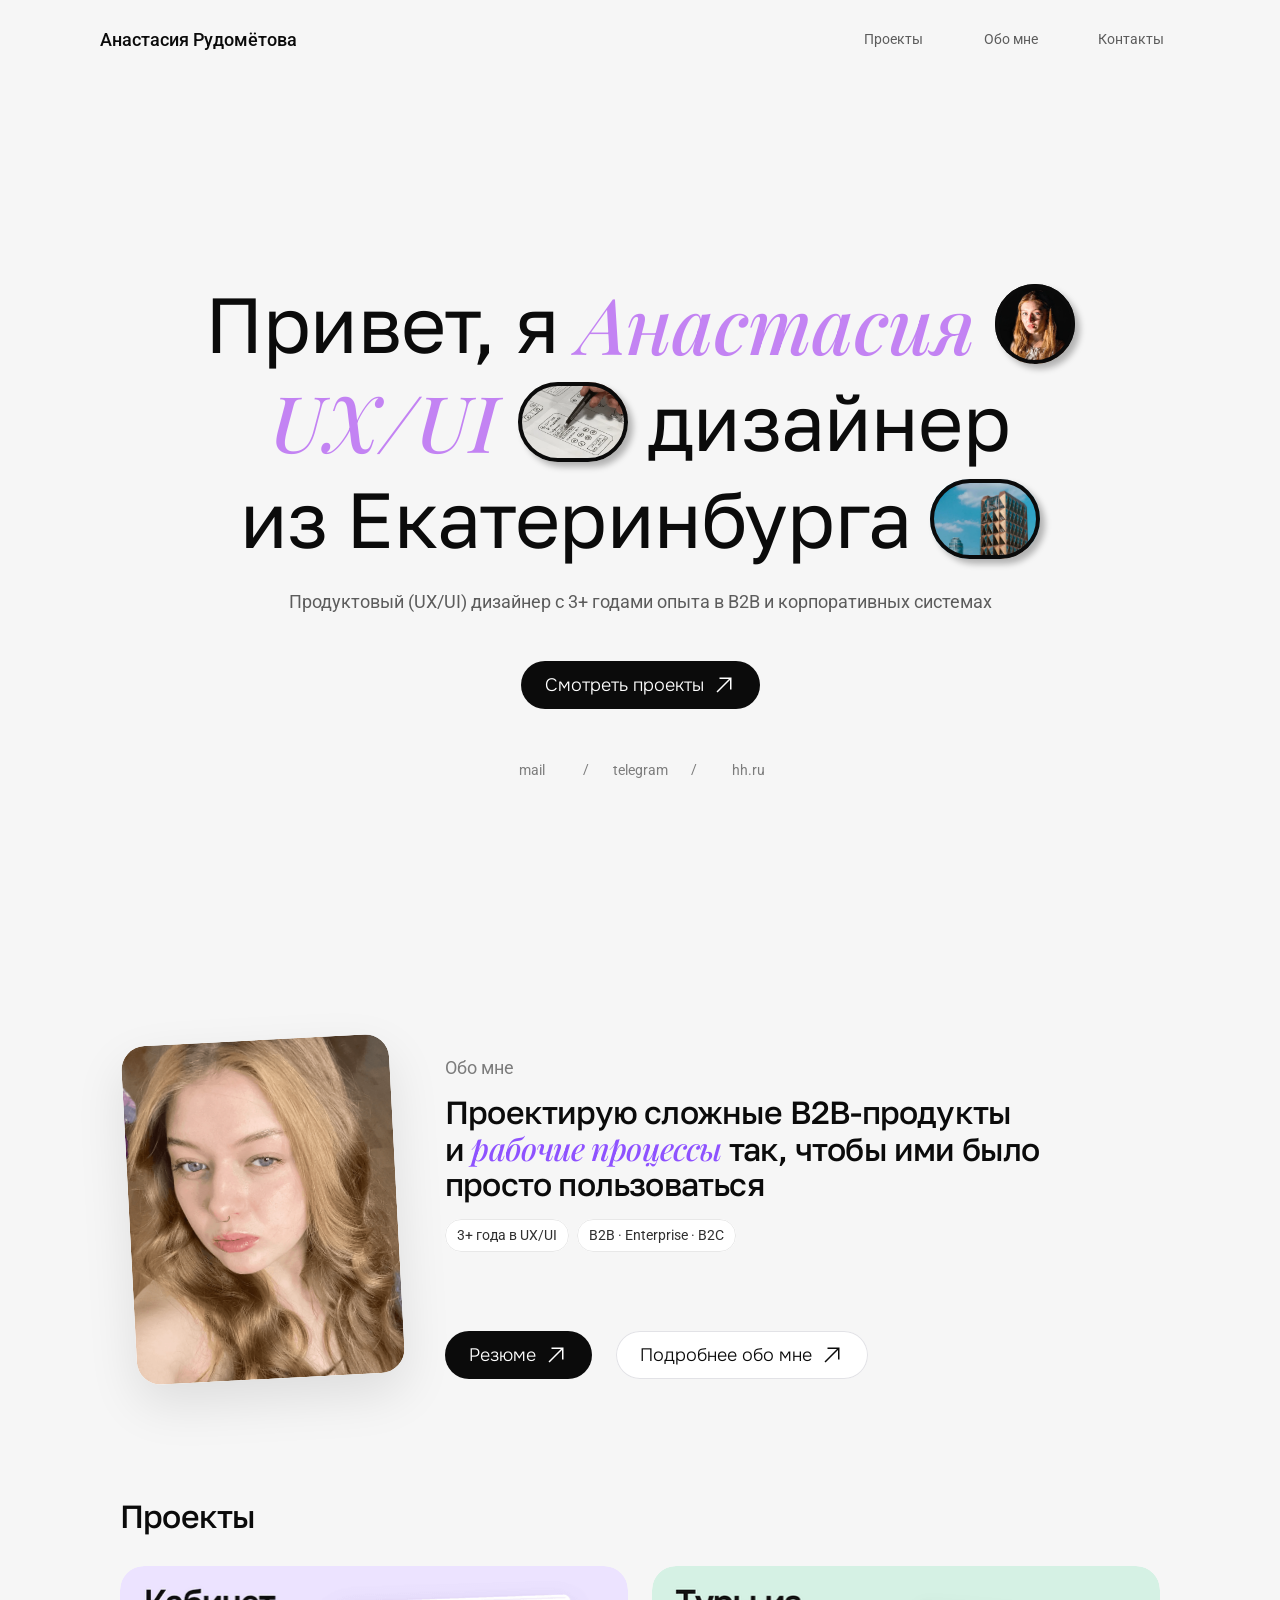
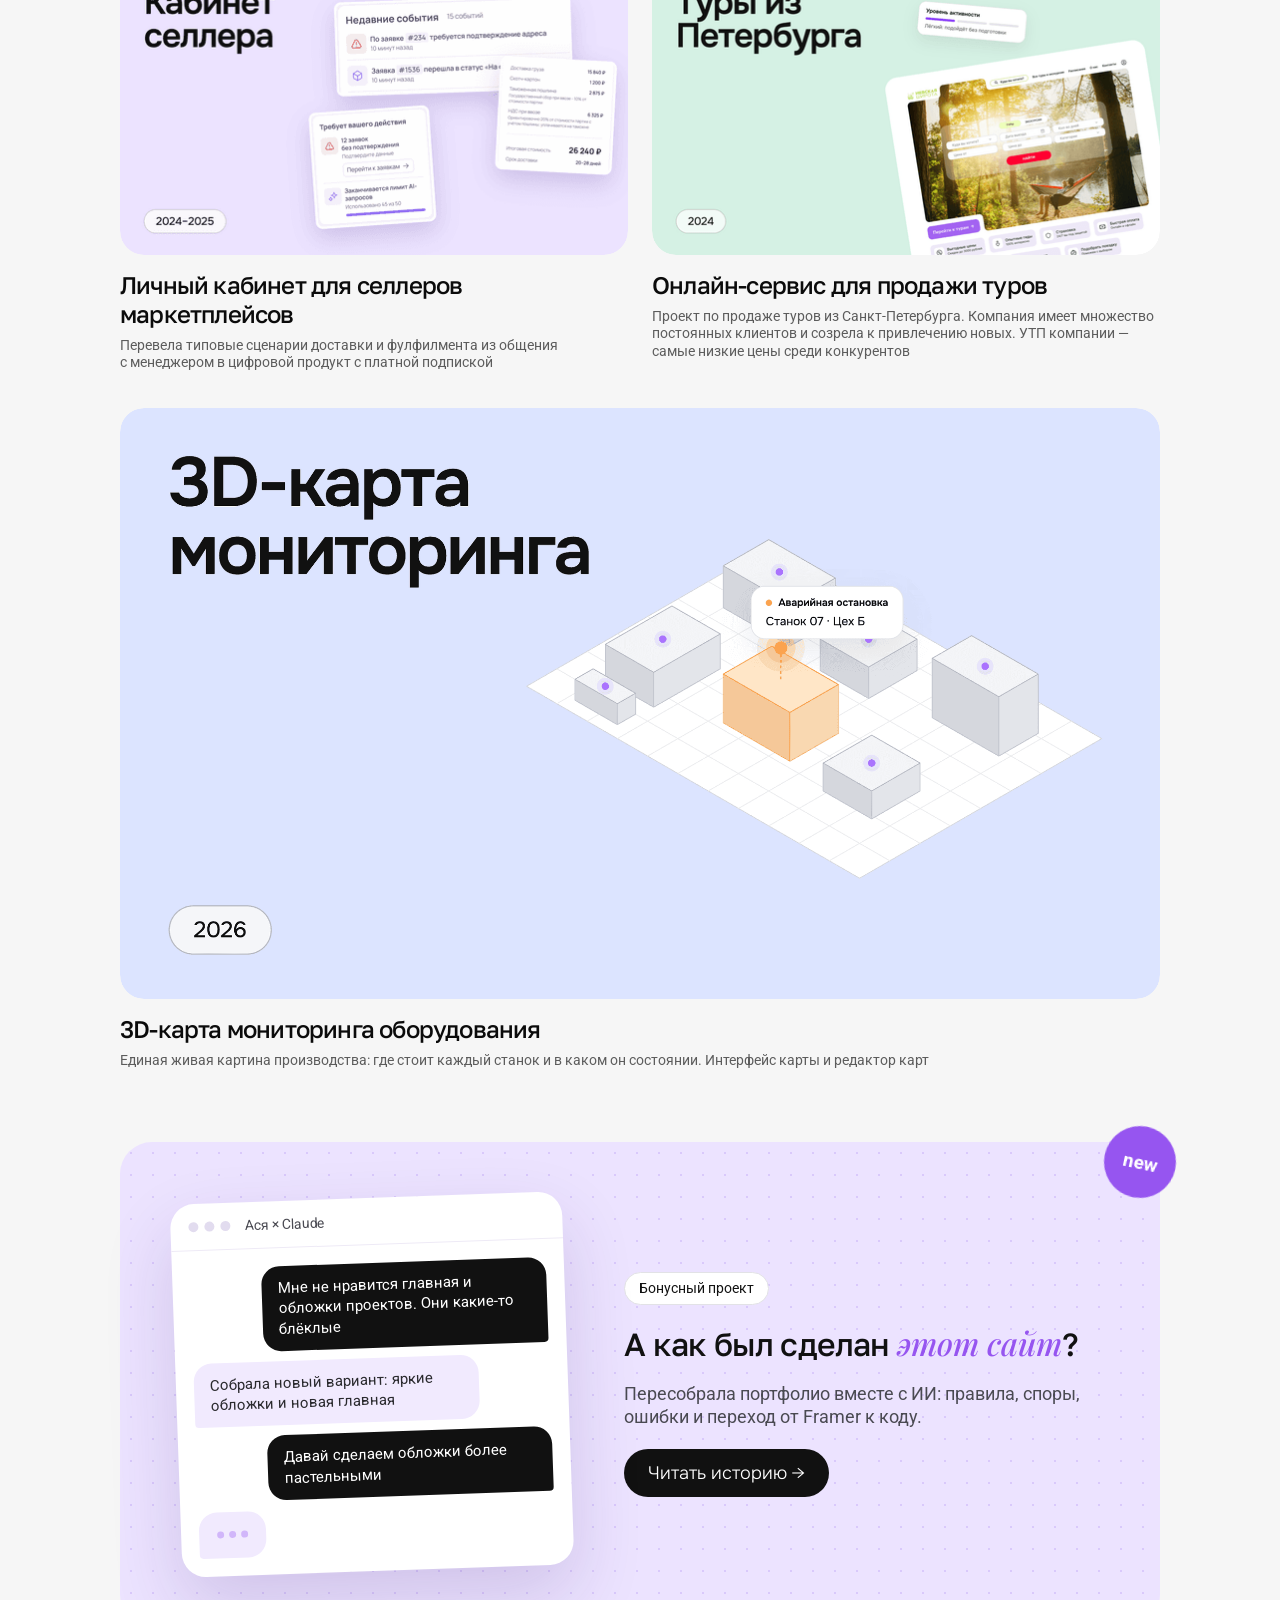
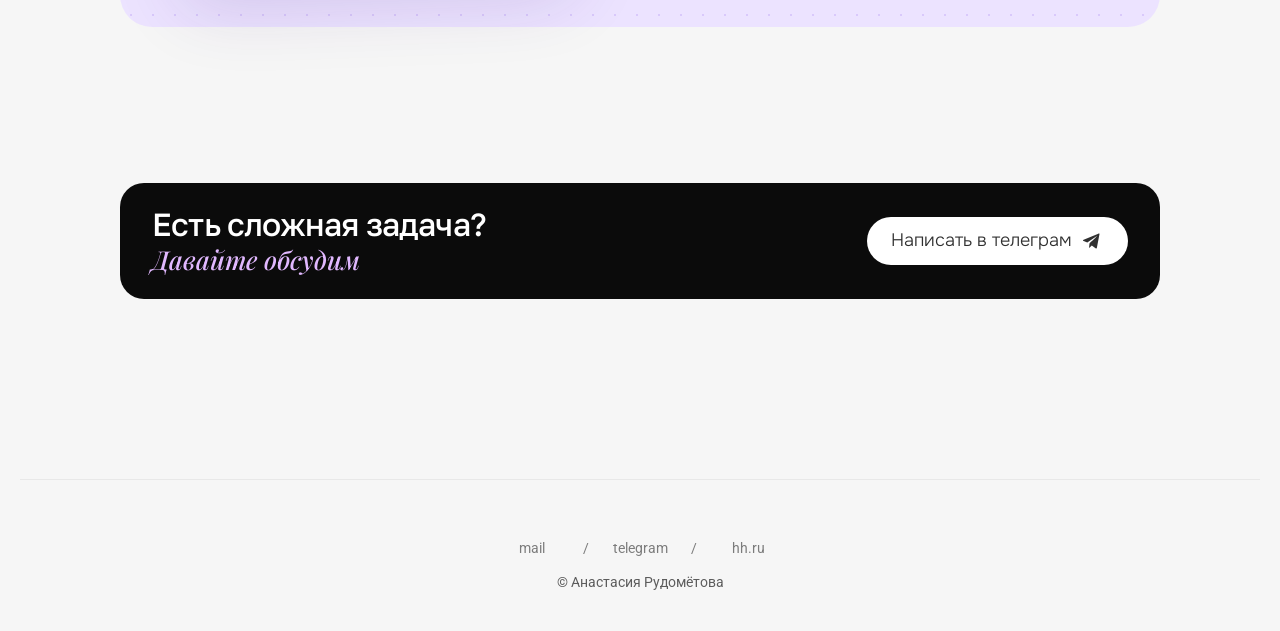
==== commit 3e14f0a6: "Вернула бонус-кейс в ветку для доработки Отменяет временное удаление перед релизом подзаголовка «Обо" ====
--- a/index.html
+++ b/index.html
@@ -151,11 +151,11 @@
 	</script>
 <meta content="max-image-preview:large" name="robots"/><style data-site-breakpoint-css="">@media(min-width: 1440px){.hidden-72rtr7{display:none!important}}@media(min-width: 1200px) and (max-width: 1439.98px){.hidden-1vxwarc{display:none!important}}@media(min-width: 810px) and (max-width: 1199.98px){.hidden-1tfpqet{display:none!important}}@media(max-width: 809.98px){.hidden-a9um1k{display:none!important}}@media(min-width: 1440px){.hidden-1xy0toq{display:none!important}}@media(min-width: 1200px) and (max-width: 1439.98px){.hidden-152glpt{display:none!important}}@media(min-width: 810px) and (max-width: 1199.98px){.hidden-1mdj16h{display:none!important}}@media(max-width: 809.98px){.hidden-71cz7w{display:none!important}}</style><style data-site-components="site-lib-cursors-host site-2I9Iv PropertyOverrides site-d1bxR site-lib-combinedCSSRules site-xv9gG site-1vNZG site-8s2c9 site-svRbB site-UT5PH site-O3T2G site-h6Rxh site-xUfRi site-LRD21" data-site-css-ssr-minified="">html,body,#main{box-sizing:border-box;margin:0;padding:0}:root{-webkit-font-smoothing:antialiased;-moz-osx-font-smoothing:grayscale}*{box-sizing:border-box;-webkit-font-smoothing:inherit}h1,h2,h3,h4,h5,h6,p,figure{margin:0}body,input,textarea,select,button{font-family:sans-serif;font-size:12px}body{--token-597da178-2e77-4bea-8eb7-f12f5010f083:#c383f3;--token-c40000ae-904f-4928-80cb-4b854d70c0b4:#000;--token-2b9e9f96-0c35-4795-b915-59e721620b20:#7c7c7c;--token-028a1df2-9373-4cb0-8cc7-a6b1512a0cab:#f6f6f6;--token-790325e6-a4e0-4195-a182-d715595749b3:#00aaff80;--token-8d589923-b843-4a88-886d-50bf1e3f9a40:#0b0b0b;--token-21c2ef3c-f6a4-4ada-af40-ed071854e915:#e8e8e8;--token-c6d9d641-5b9c-4baf-85bf-3ecf83f1b8ed:#fff;--token-31bf6bfa-a083-41c5-b025-2cdc040f92d8:#f6f6f6;--token-a91b8625-a397-4ffa-aebf-00fd1ff18ca9:#fff;--token-fa39f602-c1df-41e0-abf1-78c1c63a645f:#5c5c5c;--token-f6d4c585-ff89-4182-b607-9d5da8c1ebc4:#fff;--token-aff6908e-9a16-4456-928d-df3b4ad1fc61:#eed8ff;--token-4059a8c3-0701-4ba5-9dab-781874a53501:#e1b8ff;--token-95384be9-283e-48f3-8c7a-61d7069ebf1c:#8e52ff;--token-ddbab71c-331e-414f-ba86-1d262e729217:#000;--token-4caef65f-d325-4cd6-9353-617bd3de467a:#ebebeb;--token-342ee82f-0eae-4ad0-a3f2-7aa809c93e85:#c383f3;--token-bfe0ac6f-e097-48f7-a2bd-ebc6d586f42a:#0006;--token-99e9f4a8-a01c-4d09-ad21-032d659b5108:#303030}@media (prefers-color-scheme:dark){body{--token-a91b8625-a397-4ffa-aebf-00fd1ff18ca9:#121212;--token-f6d4c585-ff89-4182-b607-9d5da8c1ebc4:#000}}@supports (z-index:calc(infinity)){#__site-badge-container{--infinity:infinity}}#__site-badge-container{pointer-events:none;width:100%;z-index:calc(var(--infinity,2147480000));justify-content:flex-end;padding:20px;display:flex;position:fixed;bottom:0}@supports (background:-webkit-named-image(i)) and (not (grid-template-rows:subgrid)){body{--site-will-change-override:transform}}@supports (background:-webkit-named-image(i)) and (not (position-area:top right)){body{--site-will-change-filter-override:filter}}[data-site-component-type=Text] div div span,[data-site-component-type=Text] a div span,[data-site-component-type=Text] span span span,[data-site-component-type=Text] p span span,[data-site-component-type=Text] h1 span span,[data-site-component-type=Text] h2 span span,[data-site-component-type=Text] h3 span span,[data-site-component-type=Text] h4 span span,[data-site-component-type=Text] h5 span span,[data-site-component-type=Text] h6 span span,[data-site-component-type=Text] a{font-family:var(--font-family);font-style:var(--font-style);font-weight:min(calc(var(--site-font-weight-increase,0) + var(--font-weight,400)), 900);color:var(--text-color);letter-spacing:var(--letter-spacing);font-size:var(--font-size);text-transform:var(--text-transform);--text-decoration:var(--site-text-decoration-style,solid) var(--site-text-decoration,none) var(--site-text-decoration-color,currentcolor) var(--site-text-decoration-thickness,auto);--text-decoration-skip-ink:var(--site-text-decoration-skip-ink);--text-underline-offset:var(--site-text-decoration-offset);line-height:var(--line-height);--font-family:var(--site-font-family);--font-style:var(--site-font-style);--font-weight:var(--site-font-weight);--text-color:var(--site-text-color);--letter-spacing:var(--site-letter-spacing);--font-size:var(--site-font-size);--text-transform:var(--site-text-transform);--line-height:var(--site-line-height)}@supports not (color:color(display-p3 1 1 1)){p.site-text,div.site-text,h1.site-text,h2.site-text,h3.site-text,h4.site-text,h5.site-text,h6.site-text,li.site-text,ol.site-text,ul.site-text,span.site-text:not([data-text-fill]){color:var(--site-blockquote-text-color-rgb,var(--site-blockquote-text-color,var(--site-text-color-rgb,var(--site-text-color,#000))));-webkit-text-stroke-color:var(--site-text-stroke-color-rgb,var(--site-text-stroke-color,initial))}mark.site-text{background-color:var(--site-blockquote-text-background-color-rgb,var(--site-blockquote-text-background-color,var(--site-text-background-color-rgb,var(--site-text-background-color,initial))))}}@supports not (color:color(display-p3 1 1 1)){code.site-text,code.site-text span.site-text:not([data-text-fill]){color:var(--site-blockquote-text-color-rgb,var(--site-blockquote-text-color,var(--site-code-text-color-rgb,var(--site-code-text-color,var(--site-text-color-rgb,var(--site-text-color,#000))))))}}@supports not (color:color(display-p3 1 1 1)){a.site-text,span.site-text[data-nested-link]{color:var(--site-link-text-color-rgb,var(--site-link-text-color,var(--site-blockquote-text-color-rgb,var(--site-blockquote-text-color,var(--site-text-color-rgb,var(--site-text-color,#000))))));background-color:var(--site-link-text-background-color-rgb,var(--site-link-text-background-color,initial));-webkit-text-decoration-color:var(--site-link-text-decoration-color-rgb,var(--site-link-text-decoration-color,var(--site-text-decoration-color-rgb,var(--site-text-decoration-color,currentcolor))));text-decoration-color:var(--site-link-text-decoration-color-rgb,var(--site-link-text-decoration-color,var(--site-text-decoration-color-rgb,var(--site-text-decoration-color,currentcolor))))}}@supports not (color:color(display-p3 1 1 1)){code.site-text a.site-text,code.site-text a.site-text span.site-text:not([data-text-fill]),code.site-text span.site-text[data-nested-link],code.site-text span.site-text[data-nested-link] span.site-text:not([data-text-fill]){color:var(--site-link-text-color-rgb,var(--site-link-text-color,var(--site-blockquote-text-color-rgb,var(--site-blockquote-text-color,var(--site-code-text-color-rgb,var(--site-code-text-color,var(--site-text-color-rgb,var(--site-text-color,#000))))))))}}@supports not (color:color(display-p3 1 1 1)){a.site-text:hover,span.site-text[data-nested-link]:hover{color:var(--site-link-hover-text-color-rgb,var(--site-link-hover-text-color,var(--site-link-text-color-rgb,var(--site-link-text-color,var(--site-blockquote-text-color-rgb,var(--site-blockquote-text-color,var(--site-text-color-rgb,var(--site-text-color,#000))))))));background-color:var(--site-link-hover-text-background-color-rgb,var(--site-link-hover-text-background-color,var(--site-link-text-background-color-rgb,var(--site-link-text-background-color,var(--site-text-background-color-rgb,var(--site-text-background-color,initial))))));-webkit-text-decoration-color:var(--site-link-hover-text-decoration-color-rgb,var(--site-link-hover-text-decoration-color,var(--site-link-text-decoration-color-rgb,var(--site-link-text-decoration-color,var(--site-text-decoration-color-rgb,var(--site-text-decoration-color,currentcolor))))));text-decoration-color:var(--site-link-hover-text-decoration-color-rgb,var(--site-link-hover-text-decoration-color,var(--site-link-text-decoration-color-rgb,var(--site-link-text-decoration-color,var(--site-text-decoration-color-rgb,var(--site-text-decoration-color,currentcolor))))))}}@supports not (color:color(display-p3 1 1 1)){code.site-text a.site-text:hover,code.site-text span.site-text[data-nested-link]:hover{color:var(--site-link-hover-text-color-rgb,var(--site-link-hover-text-color,var(--site-link-text-color-rgb,var(--site-link-text-color,var(--site-blockquote-text-color-rgb,var(--site-blockquote-text-color,var(--site-code-text-color-rgb,var(--site-code-text-color,var(--site-text-color-rgb,var(--site-text-color,#000))))))))))}}@supports not (color:color(display-p3 1 1 1)){a.site-text[data-site-page-link-current],span.site-text[data-site-page-link-current]{color:var(--site-link-current-text-color-rgb,var(--site-link-current-text-color,var(--site-link-text-color-rgb,var(--site-link-text-color,var(--site-text-color-rgb,var(--site-text-color,#000))))));background-color:var(--site-link-current-text-background-color-rgb,var(--site-link-current-text-background-color,var(--site-link-text-background-color-rgb,var(--site-link-text-background-color,var(--site-text-background-color-rgb,var(--site-text-background-color,initial))))));-webkit-text-decoration-color:var(--site-link-current-text-decoration-color-rgb,var(--site-link-current-text-decoration-color,var(--site-link-text-decoration-color-rgb,var(--site-link-text-decoration-color,var(--site-text-decoration-color-rgb,var(--site-text-decoration-color,currentcolor))))));text-decoration-color:var(--site-link-current-text-decoration-color-rgb,var(--site-link-current-text-decoration-color,var(--site-link-text-decoration-color-rgb,var(--site-link-text-decoration-color,var(--site-text-decoration-color-rgb,var(--site-text-decoration-color,currentcolor))))))}}@supports not (color:color(display-p3 1 1 1)){code.site-text a.site-text[data-site-page-link-current],code.site-text a.site-text[data-site-page-link-current] span.site-text:not([data-text-fill]),code.site-text span.site-text[data-site-page-link-current],code.site-text span.site-text[data-site-page-link-current] span.site-text:not([data-text-fill]){color:var(--site-link-current-text-color-rgb,var(--site-link-current-text-color,var(--site-link-text-color-rgb,var(--site-link-text-color,var(--site-code-text-color-rgb,var(--site-code-text-color,var(--site-text-color-rgb,var(--site-text-color,#000))))))));background-color:var(--site-link-current-text-background-color-rgb,var(--site-link-current-text-background-color,var(--site-link-text-background-color-rgb,var(--site-link-text-background-color,var(--site-text-background-color-rgb,var(--site-text-background-color,initial))))))}}@supports not (color:color(display-p3 1 1 1)){a.site-text[data-site-page-link-current]:hover,span.site-text[data-site-page-link-current]:hover{color:var(--site-link-hover-text-color-rgb,var(--site-link-hover-text-color,var(--site-link-current-text-color-rgb,var(--site-link-current-text-color,var(--site-link-text-color-rgb,var(--site-link-text-color,var(--site-code-text-color-rgb,var(--site-code-text-color,var(--site-text-color-rgb,var(--site-text-color,#000))))))))));background-color:var(--site-link-hover-text-background-color-rgb,var(--site-link-hover-text-background-color,var(--site-link-current-text-background-color-rgb,var(--site-link-current-text-background-color,var(--site-link-text-background-color-rgb,var(--site-link-text-background-color,initial))))));-webkit-text-decoration-color:var(--site-link-hover-text-decoration-color-rgb,var(--site-link-hover-text-decoration-color,var(--site-link-current-text-decoration-color-rgb,var(--site-link-current-text-decoration-color,var(--site-link-text-decoration-color-rgb,var(--site-link-text-decoration-color,var(--site-text-decoration-color-rgb,var(--site-text-decoration-color,currentcolor))))))));text-decoration-color:var(--site-link-hover-text-decoration-color-rgb,var(--site-link-hover-text-decoration-color,var(--site-link-current-text-decoration-color-rgb,var(--site-link-current-text-decoration-color,var(--site-link-text-decoration-color-rgb,var(--site-link-text-decoration-color,var(--site-text-decoration-color-rgb,var(--site-text-decoration-color,currentcolor))))))))}}@supports not (color:color(display-p3 1 1 1)){code.site-text a.site-text[data-site-page-link-current]:hover,code.site-text a.site-text[data-site-page-link-current]:hover span.site-text:not([data-text-fill]),code.site-text span.site-text[data-site-page-link-current]:hover,code.site-text span.site-text[data-site-page-link-current]:hover span.site-text:not([data-text-fill]){color:var(--site-link-hover-text-color-rgb,var(--site-link-hover-text-color,var(--site-link-current-text-color-rgb,var(--site-link-current-text-color,var(--site-link-text-color-rgb,var(--site-link-text-color,var(--site-code-text-color-rgb,var(--site-code-text-color,var(--site-text-color-rgb,var(--site-text-color,#000))))))))));background-color:var(--site-link-hover-text-background-color-rgb,var(--site-link-hover-text-background-color,var(--site-link-current-text-background-color-rgb,var(--site-link-current-text-background-color,var(--site-link-text-background-color-rgb,var(--site-link-text-background-color,initial))))))}}[data-site-component-type=Stack]:not([data-site-generated])>*,[data-site-component-type=Stack]:not([data-site-generated])>[data-site-component-type],NavigationContainer [data-site-component-type=NavigationContainer]>*,[data-site-component-type=NavigationContainer]>[data-site-component-type]{position:relative}@supports not (overflow:clip){:root{--overflow-clip-fallback:hidden}}@supports (background:-webkit-named-image(i)) and (not (contain-intrinsic-size:inherit)){div.site-text,p.site-text,h1.site-text,h2.site-text,h3.site-text,h4.site-text,h5.site-text,h6.site-text,ol.site-text,ul.site-text,li.site-text,blockquote.site-text,.site-text.site-image{display:var(--text-truncation-display-inline-for-safari-16,revert)}div.site-text:after,p.site-text:after,h1.site-text:after,h2.site-text:after,h3.site-text:after,h4.site-text:after,h5.site-text:after,h6.site-text:after,ol.site-text:after,ul.site-text:after,li.site-text:after,blockquote.site-text:after,.site-text.site-image:after{content:var(--text-truncation-line-break-for-safari-16);white-space:pre}.site-text.site-text-module,.site-text.site-table-wrapper{display:var(--text-truncation-display-none-for-safari-16,revert)}p.site-text[data-text-fill]{display:var(--text-truncation-display-inline-for-safari-16,inline-block)}}@supports (corner-shape:superellipse(2)){:root{--one-if-corner-shape-supported:1}}.site-cursor-none,.site-cursor-none *{cursor:none!important}.site-pointer-events-none,.site-pointer-events-none *{pointer-events:none!important}.site-2I9Iv.site-34n5a4,.site-2I9Iv .site-34n5a4{display:block}.site-2I9Iv.site-1xy0toq{background-color:var(--token-028a1df2-9373-4cb0-8cc7-a6b1512a0cab,#f6f6f6);height:min-content;overflow:var(--overflow-clip-fallback,clip);flex-flow:column;place-content:center flex-start;align-items:center;gap:0;width:100%;padding:0;display:flex;position:relative}.site-2I9Iv .site-1lwwkeh-container{z-index:5;flex:none;order:-1000;width:100%;height:80px;position:sticky;top:0}.site-2I9Iv .site-1xf7zzi{margin:0;background:0 0;flex-grow:1;width:0;height:0;margin-bottom:0;position:relative}.site-2I9Iv .site-hewisq-container{flex:none;order:1002;width:100%;height:auto;position:relative}[data-layout-template=true]>#overlay{margin-bottom:0}@media (max-width:809.98px){.site-2I9Iv .site-1lwwkeh-container{height:auto}}.ssr-variant{display:contents}.site-d1bxR.site-gsyv0j,.site-d1bxR .site-gsyv0j{display:block}.site-d1bxR.site-1szppxb{height:min-content;overflow:var(--overflow-clip-fallback,clip);flex-flow:row;place-content:center flex-start;align-items:center;gap:24px;width:1440px;padding:16px 100px;display:flex;position:relative}.site-d1bxR .site-1pyq3at{flex-flow:column;flex:1 0 0;place-content:center;align-items:center;gap:10px;width:1px;height:min-content;padding:0;display:flex;position:relative;overflow:visible}.site-d1bxR .site-1i1yfd3{--site-text-wrap-override:none;flex:none;width:100%;height:auto;position:relative}.site-d1bxR .site-hxk6a0{height:44px;overflow:var(--overflow-clip-fallback,clip);flex-flow:row;flex:none;place-content:center;align-items:center;gap:8px;width:min-content;padding:16px;display:flex;position:relative}.site-d1bxR .site-1frvsfp,.site-d1bxR .site-dxfufi,.site-d1bxR .site-cwbpfn,.site-d1bxR .site-uf0llp{white-space:pre;flex:none;width:auto;height:auto;position:relative}.site-d1bxR .site-svivnv{flex:none;width:16px;height:auto;position:relative}.site-d1bxR .site-y4q7z5{flex-flow:row;flex:none;place-content:center;align-items:center;gap:24px;width:min-content;height:min-content;padding:0;display:flex;position:relative;overflow:visible}.site-d1bxR .site-1o33ky3,.site-d1bxR .site-scwv1f{height:48px;overflow:var(--overflow-clip-fallback,clip);flex-flow:row;flex:none;place-content:center;align-items:center;gap:10px;width:min-content;padding:16px;text-decoration:none;display:flex;position:relative}.site-d1bxR .site-loc95v{height:48px;overflow:var(--overflow-clip-fallback,clip);flex-flow:row;flex:none;place-content:center;align-items:center;gap:10px;width:95px;padding:16px;text-decoration:none;display:flex;position:relative}.site-d1bxR.site-v-88a224.site-1szppxb{flex-direction:column;justify-content:center;gap:0;width:390px;padding:8px 24px;overflow:visible}.site-d1bxR.site-v-88a224 .site-1pyq3at,.site-d1bxR.site-v-ng3oqs .site-1pyq3at{flex-direction:row;flex:none;width:100%}.site-d1bxR.site-v-88a224 .site-1i1yfd3,.site-d1bxR.site-v-ng3oqs .site-1i1yfd3{flex:1 0 0;width:1px}.site-d1bxR.site-v-88a224 .site-hxk6a0,.site-d1bxR.site-v-ng3oqs .site-hxk6a0{cursor:pointer}.site-d1bxR.site-v-ng3oqs.site-1szppxb{flex-direction:column;gap:8px;width:390px;height:240px;padding:8px 24px;overflow:visible}.site-d1bxR.site-v-ng3oqs .site-y4q7z5{flex-direction:column;gap:0;width:100%;height:168px}.site-d1bxR.site-v-ng3oqs .site-1o33ky3,.site-d1bxR.site-v-ng3oqs .site-loc95v,.site-d1bxR.site-v-ng3oqs .site-scwv1f{cursor:pointer;width:100%;height:56px}.site-BHFnZ .site-styles-preset-49mfue:not(.rich-text-wrapper),.site-BHFnZ .site-styles-preset-49mfue.rich-text-wrapper p{--site-font-family:"Roboto", "Roboto Placeholder", sans-serif;--site-font-family-bold:"Roboto", "Roboto Placeholder", sans-serif;--site-font-family-bold-italic:"Roboto", "Roboto Placeholder", sans-serif;--site-font-family-italic:"Roboto", "Roboto Placeholder", sans-serif;--site-font-open-type-features:"blwf" on, "cv03" on, "cv04" on, "cv09" on, "cv11" on;--site-font-size:18px;--site-font-style:normal;--site-font-style-bold:normal;--site-font-style-bold-italic:italic;--site-font-style-italic:italic;--site-font-variation-axes:normal;--site-font-weight:500;--site-font-weight-bold:700;--site-font-weight-bold-italic:600;--site-font-weight-italic:500;--site-letter-spacing:0em;--site-line-height:1.3em;--site-paragraph-spacing:20px;--site-text-alignment:left;--site-text-color:var(--token-8d589923-b843-4a88-886d-50bf1e3f9a40,#0b0b0b);--site-text-decoration:none;--site-text-stroke-color:initial;--site-text-stroke-width:initial;--site-text-transform:none;--site-text-wrap:balance}@media (max-width:1439px) and (min-width:1200px){.site-BHFnZ .site-styles-preset-49mfue:not(.rich-text-wrapper),.site-BHFnZ .site-styles-preset-49mfue.rich-text-wrapper p{--site-font-family:"Roboto", "Roboto Placeholder", sans-serif;--site-font-family-bold:"Roboto", "Roboto Placeholder", sans-serif;--site-font-family-bold-italic:"Roboto", "Roboto Placeholder", sans-serif;--site-font-family-italic:"Roboto", "Roboto Placeholder", sans-serif;--site-font-open-type-features:"blwf" on, "cv03" on, "cv04" on, "cv09" on, "cv11" on;--site-font-size:18px;--site-font-style:normal;--site-font-style-bold:normal;--site-font-style-bold-italic:italic;--site-font-style-italic:italic;--site-font-variation-axes:normal;--site-font-weight:500;--site-font-weight-bold:700;--site-font-weight-bold-italic:600;--site-font-weight-italic:500;--site-letter-spacing:0em;--site-line-height:1.3em;--site-paragraph-spacing:20px;--site-text-alignment:left;--site-text-color:var(--token-8d589923-b843-4a88-886d-50bf1e3f9a40,#0b0b0b);--site-text-decoration:none;--site-text-stroke-color:initial;--site-text-stroke-width:initial;--site-text-transform:none;--site-text-wrap:balance}}@media (max-width:1199px) and (min-width:810px){.site-BHFnZ .site-styles-preset-49mfue:not(.rich-text-wrapper),.site-BHFnZ .site-styles-preset-49mfue.rich-text-wrapper p{--site-font-family:"Roboto", "Roboto Placeholder", sans-serif;--site-font-family-bold:"Roboto", "Roboto Placeholder", sans-serif;--site-font-family-bold-italic:"Roboto", "Roboto Placeholder", sans-serif;--site-font-family-italic:"Roboto", "Roboto Placeholder", sans-serif;--site-font-open-type-features:"blwf" on, "cv03" on, "cv04" on, "cv09" on, "cv11" on;--site-font-size:18px;--site-font-style:normal;--site-font-style-bold:normal;--site-font-style-bold-italic:italic;--site-font-style-italic:italic;--site-font-variation-axes:normal;--site-font-weight:500;--site-font-weight-bold:700;--site-font-weight-bold-italic:600;--site-font-weight-italic:500;--site-letter-spacing:0em;--site-line-height:1.3em;--site-paragraph-spacing:20px;--site-text-alignment:left;--site-text-color:var(--token-8d589923-b843-4a88-886d-50bf1e3f9a40,#0b0b0b);--site-text-decoration:none;--site-text-stroke-color:initial;--site-text-stroke-width:initial;--site-text-transform:none;--site-text-wrap:balance}}@media (max-width:809px) and (min-width:0){.site-BHFnZ .site-styles-preset-49mfue:not(.rich-text-wrapper),.site-BHFnZ .site-styles-preset-49mfue.rich-text-wrapper p{--site-font-family:"Roboto", "Roboto Placeholder", sans-serif;--site-font-family-bold:"Roboto", "Roboto Placeholder", sans-serif;--site-font-family-bold-italic:"Roboto", "Roboto Placeholder", sans-serif;--site-font-family-italic:"Roboto", "Roboto Placeholder", sans-serif;--site-font-open-type-features:"blwf" on, "cv03" on, "cv04" on, "cv09" on, "cv11" on;--site-font-size:18px;--site-font-style:normal;--site-font-style-bold:normal;--site-font-style-bold-italic:italic;--site-font-style-italic:italic;--site-font-variation-axes:normal;--site-font-weight:500;--site-font-weight-bold:700;--site-font-weight-bold-italic:600;--site-font-weight-italic:500;--site-letter-spacing:0em;--site-line-height:1.3em;--site-paragraph-spacing:20px;--site-text-alignment:left;--site-text-color:var(--token-8d589923-b843-4a88-886d-50bf1e3f9a40,#0b0b0b);--site-text-decoration:none;--site-text-stroke-color:initial;--site-text-stroke-width:initial;--site-text-transform:none;--site-text-wrap:balance}}.site-0TUMA .site-styles-preset-4r5mbc:not(.rich-text-wrapper),.site-0TUMA .site-styles-preset-4r5mbc.rich-text-wrapper a{--site-link-hover-text-color:var(--token-597da178-2e77-4bea-8eb7-f12f5010f083,#c383f3);--site-link-text-color:var(--token-8d589923-b843-4a88-886d-50bf1e3f9a40,#0b0b0b)}@media (max-width:1439px) and (min-width:1200px){.site-0XeJw .site-styles-preset-f5msev:not(.rich-text-wrapper),.site-0XeJw .site-styles-preset-f5msev.rich-text-wrapper p{--site-font-family:"Roboto", "Roboto Placeholder", sans-serif;--site-font-family-bold:"Roboto", "Roboto Placeholder", sans-serif;--site-font-family-bold-italic:"Roboto", "Roboto Placeholder", sans-serif;--site-font-family-italic:"Roboto", "Roboto Placeholder", sans-serif;--site-font-open-type-features:"blwf" on, "cv03" on, "cv04" on, "cv09" on, "cv11" on;--site-font-size:14px;--site-font-style:normal;--site-font-style-bold:normal;--site-font-style-bold-italic:italic;--site-font-style-italic:italic;--site-font-variation-axes:normal;--site-font-weight:400;--site-font-weight-bold:700;--site-font-weight-bold-italic:700;--site-font-weight-italic:400;--site-letter-spacing:0em;--site-line-height:1.25em;--site-paragraph-spacing:20px;--site-text-alignment:start;--site-text-color:var(--token-8d589923-b843-4a88-886d-50bf1e3f9a40,#0b0b0b);--site-text-decoration:none;--site-text-stroke-color:initial;--site-text-stroke-width:initial;--site-text-transform:none}}@media (max-width:1199px) and (min-width:810px){.site-0XeJw .site-styles-preset-f5msev:not(.rich-text-wrapper),.site-0XeJw .site-styles-preset-f5msev.rich-text-wrapper p{--site-font-family:"Roboto", "Roboto Placeholder", sans-serif;--site-font-family-bold:"Roboto", "Roboto Placeholder", sans-serif;--site-font-family-bold-italic:"Roboto", "Roboto Placeholder", sans-serif;--site-font-family-italic:"Roboto", "Roboto Placeholder", sans-serif;--site-font-open-type-features:"blwf" on, "cv03" on, "cv04" on, "cv09" on, "cv11" on;--site-font-size:14px;--site-font-style:normal;--site-font-style-bold:normal;--site-font-style-bold-italic:italic;--site-font-style-italic:italic;--site-font-variation-axes:normal;--site-font-weight:400;--site-font-weight-bold:700;--site-font-weight-bold-italic:700;--site-font-weight-italic:400;--site-letter-spacing:0em;--site-line-height:1.25em;--site-paragraph-spacing:20px;--site-text-alignment:start;--site-text-color:var(--token-8d589923-b843-4a88-886d-50bf1e3f9a40,#0b0b0b);--site-text-decoration:none;--site-text-stroke-color:initial;--site-text-stroke-width:initial;--site-text-transform:none}}@media (max-width:809px) and (min-width:0){.site-0XeJw .site-styles-preset-f5msev:not(.rich-text-wrapper),.site-0XeJw .site-styles-preset-f5msev.rich-text-wrapper p{--site-font-family:"Roboto", "Roboto Placeholder", sans-serif;--site-font-family-bold:"Roboto", "Roboto Placeholder", sans-serif;--site-font-family-bold-italic:"Roboto", "Roboto Placeholder", sans-serif;--site-font-family-italic:"Roboto", "Roboto Placeholder", sans-serif;--site-font-open-type-features:"blwf" on, "cv03" on, "cv04" on, "cv09" on, "cv11" on;--site-font-size:12px;--site-font-style:normal;--site-font-style-bold:normal;--site-font-style-bold-italic:italic;--site-font-style-italic:italic;--site-font-variation-axes:normal;--site-font-weight:400;--site-font-weight-bold:700;--site-font-weight-bold-italic:700;--site-font-weight-italic:400;--site-letter-spacing:0em;--site-line-height:1.25em;--site-paragraph-spacing:20px;--site-text-alignment:start;--site-text-color:var(--token-8d589923-b843-4a88-886d-50bf1e3f9a40,#0b0b0b);--site-text-decoration:none;--site-text-stroke-color:initial;--site-text-stroke-width:initial;--site-text-transform:none}}@media (max-width:1439px) and (min-width:1200px){.site-zEcEc .site-styles-preset-z6aizh:not(.rich-text-wrapper),.site-zEcEc .site-styles-preset-z6aizh.rich-text-wrapper p{--site-font-family:"Roboto", "Roboto Placeholder", sans-serif;--site-font-family-bold:"Roboto", "Roboto Placeholder", sans-serif;--site-font-family-bold-italic:"Roboto", "Roboto Placeholder", sans-serif;--site-font-family-italic:"Roboto", "Roboto Placeholder", sans-serif;--site-font-open-type-features:normal;--site-font-size:18px;--site-font-style:normal;--site-font-style-bold:normal;--site-font-style-bold-italic:italic;--site-font-style-italic:italic;--site-font-variation-axes:normal;--site-font-weight:400;--site-font-weight-bold:700;--site-font-weight-bold-italic:700;--site-font-weight-italic:400;--site-letter-spacing:0em;--site-line-height:1.3em;--site-paragraph-spacing:20px;--site-text-alignment:left;--site-text-color:#050505;--site-text-decoration:none;--site-text-stroke-color:initial;--site-text-stroke-width:initial;--site-text-transform:none;--site-text-wrap:balance}}@media (max-width:1199px) and (min-width:810px){.site-zEcEc .site-styles-preset-z6aizh:not(.rich-text-wrapper),.site-zEcEc .site-styles-preset-z6aizh.rich-text-wrapper p{--site-font-family:"Roboto", "Roboto Placeholder", sans-serif;--site-font-family-bold:"Roboto", "Roboto Placeholder", sans-serif;--site-font-family-bold-italic:"Roboto", "Roboto Placeholder", sans-serif;--site-font-family-italic:"Roboto", "Roboto Placeholder", sans-serif;--site-font-open-type-features:normal;--site-font-size:18px;--site-font-style:normal;--site-font-style-bold:normal;--site-font-style-bold-italic:italic;--site-font-style-italic:italic;--site-font-variation-axes:normal;--site-font-weight:400;--site-font-weight-bold:700;--site-font-weight-bold-italic:700;--site-font-weight-italic:400;--site-letter-spacing:0em;--site-line-height:1.3em;--site-paragraph-spacing:20px;--site-text-alignment:left;--site-text-color:#050505;--site-text-decoration:none;--site-text-stroke-color:initial;--site-text-stroke-width:initial;--site-text-transform:none;--site-text-wrap:balance}}@media (max-width:809px) and (min-width:0){.site-zEcEc .site-styles-preset-z6aizh:not(.rich-text-wrapper),.site-zEcEc .site-styles-preset-z6aizh.rich-text-wrapper p{--site-font-family:"Roboto", "Roboto Placeholder", sans-serif;--site-font-family-bold:"Roboto", "Roboto Placeholder", sans-serif;--site-font-family-bold-italic:"Roboto", "Roboto Placeholder", sans-serif;--site-font-family-italic:"Roboto", "Roboto Placeholder", sans-serif;--site-font-open-type-features:normal;--site-font-size:18px;--site-font-style:normal;--site-font-style-bold:normal;--site-font-style-bold-italic:italic;--site-font-style-italic:italic;--site-font-variation-axes:normal;--site-font-weight:400;--site-font-weight-bold:700;--site-font-weight-bold-italic:700;--site-font-weight-italic:400;--site-letter-spacing:0em;--site-line-height:1.3em;--site-paragraph-spacing:20px;--site-text-alignment:left;--site-text-color:#050505;--site-text-decoration:none;--site-text-stroke-color:initial;--site-text-stroke-width:initial;--site-text-transform:none;--site-text-wrap:balance}}body{--site-will-change-override:none}@supports (background:-webkit-named-image(i)) and (not (grid-template-rows:subgrid)){body{--site-will-change-override:transform}}body{--site-will-change-filter-override:none}@supports (background:-webkit-named-image(i)) and (not (position-area:top right)){body{--site-will-change-filter-override:filter}}[data-site-component-type]{position:absolute}[data-site-component-type=Text]{cursor:inherit}[data-site-component-text-autosized] *{white-space:pre}[data-site-component-type=Text]>*{text-align:var(--site-text-alignment,start)}[data-site-component-type=Text] span span,[data-site-component-type=Text] p span,[data-site-component-type=Text] h1 span,[data-site-component-type=Text] h2 span,[data-site-component-type=Text] h3 span,[data-site-component-type=Text] h4 span,[data-site-component-type=Text] h5 span,[data-site-component-type=Text] h6 span{display:block}[data-site-component-type=Text] span span span,[data-site-component-type=Text] p span span,[data-site-component-type=Text] h1 span span,[data-site-component-type=Text] h2 span span,[data-site-component-type=Text] h3 span span,[data-site-component-type=Text] h4 span span,[data-site-component-type=Text] h5 span span,[data-site-component-type=Text] h6 span span{display:unset}[data-site-component-type=Text] div div span,[data-site-component-type=Text] a div span,[data-site-component-type=Text] span span span,[data-site-component-type=Text] p span span,[data-site-component-type=Text] h1 span span,[data-site-component-type=Text] h2 span span,[data-site-component-type=Text] h3 span span,[data-site-component-type=Text] h4 span span,[data-site-component-type=Text] h5 span span,[data-site-component-type=Text] h6 span span,[data-site-component-type=Text] a{font-family:var(--font-family);font-style:var(--font-style);font-weight:min(calc(var(--site-font-weight-increase,0) + var(--font-weight,400)), 900);color:var(--text-color);letter-spacing:var(--letter-spacing);font-size:var(--font-size);text-transform:var(--text-transform);--text-decoration:var(--site-text-decoration-style,solid) var(--site-text-decoration,none) var(--site-text-decoration-color,currentcolor) var(--site-text-decoration-thickness,auto);--text-decoration-skip-ink:var(--site-text-decoration-skip-ink);--text-underline-offset:var(--site-text-decoration-offset);line-height:var(--line-height);--font-family:var(--site-font-family);--font-style:var(--site-font-style);--font-weight:var(--site-font-weight);--text-color:var(--site-text-color);--letter-spacing:var(--site-letter-spacing);--font-size:var(--site-font-size);--text-transform:var(--site-text-transform);--line-height:var(--site-line-height)}[data-site-component-type=Text] a,[data-site-component-type=Text] a div span,[data-site-component-type=Text] a span span span,[data-site-component-type=Text] a p span span,[data-site-component-type=Text] a h1 span span,[data-site-component-type=Text] a h2 span span,[data-site-component-type=Text] a h3 span span,[data-site-component-type=Text] a h4 span span,[data-site-component-type=Text] a h5 span span,[data-site-component-type=Text] a h6 span span{--font-family:var(--site-link-font-family,var(--site-font-family));--font-style:var(--site-link-font-style,var(--site-font-style));--font-weight:var(--site-link-font-weight,var(--site-font-weight));--text-color:var(--site-link-text-color,var(--site-text-color));--font-size:var(--site-link-font-size,var(--site-font-size));--text-transform:var(--site-link-text-transform,var(--site-text-transform));--text-decoration:var(--site-link-text-decoration-style,var(--site-text-decoration-style,solid)) var(--site-link-text-decoration,var(--site-text-decoration,none)) var(--site-link-text-decoration-color,var(--site-text-decoration-color,currentcolor)) var(--site-link-text-decoration-thickness,var(--site-text-decoration-thickness,auto));--text-decoration-skip-ink:var(--site-link-text-decoration-skip-ink,var(--site-text-decoration-skip-ink));--text-underline-offset:var(--site-link-text-decoration-offset,var(--site-text-decoration-offset))}[data-site-component-type=Text] a:hover,[data-site-component-type=Text] a div span:hover,[data-site-component-type=Text] a span span span:hover,[data-site-component-type=Text] a p span span:hover,[data-site-component-type=Text] a h1 span span:hover,[data-site-component-type=Text] a h2 span span:hover,[data-site-component-type=Text] a h3 span span:hover,[data-site-component-type=Text] a h4 span span:hover,[data-site-component-type=Text] a h5 span span:hover,[data-site-component-type=Text] a h6 span span:hover{--font-family:var(--site-link-hover-font-family,var(--site-link-font-family,var(--site-font-family)));--font-style:var(--site-link-hover-font-style,var(--site-link-font-style,var(--site-font-style)));--font-weight:var(--site-link-hover-font-weight,var(--site-link-font-weight,var(--site-font-weight)));--text-color:var(--site-link-hover-text-color,var(--site-link-text-color,var(--site-text-color)));--font-size:var(--site-link-hover-font-size,var(--site-link-font-size,var(--site-font-size)));--text-transform:var(--site-link-hover-text-transform,var(--site-link-text-transform,var(--site-text-transform)));--text-decoration:var(--site-link-hover-text-decoration-style,var(--site-link-text-decoration-style,var(--site-text-decoration-style,solid))) var(--site-link-hover-text-decoration,var(--site-link-text-decoration,var(--site-text-decoration,none))) var(--site-link-hover-text-decoration-color,var(--site-link-text-decoration-color,var(--site-text-decoration-color,currentcolor))) var(--site-link-hover-text-decoration-thickness,var(--site-link-text-decoration-thickness,var(--site-text-decoration-thickness,auto)));--text-decoration-skip-ink:var(--site-link-hover-text-decoration-skip-ink,var(--site-link-text-decoration-skip-ink,var(--site-text-decoration-skip-ink)));--text-underline-offset:var(--site-link-hover-text-decoration-offset,var(--site-link-text-decoration-offset,var(--site-text-decoration-offset)))}[data-site-component-type=Text].isCurrent a,[data-site-component-type=Text].isCurrent a div span,[data-site-component-type=Text].isCurrent a span span span,[data-site-component-type=Text].isCurrent a p span span,[data-site-component-type=Text].isCurrent a h1 span span,[data-site-component-type=Text].isCurrent a h2 span span,[data-site-component-type=Text].isCurrent a h3 span span,[data-site-component-type=Text].isCurrent a h4 span span,[data-site-component-type=Text].isCurrent a h5 span span,[data-site-component-type=Text].isCurrent a h6 span span{--font-family:var(--site-link-current-font-family,var(--site-link-font-family,var(--site-font-family)));--font-style:var(--site-link-current-font-style,var(--site-link-font-style,var(--site-font-style)));--font-weight:var(--site-link-current-font-weight,var(--site-link-font-weight,var(--site-font-weight)));--text-color:var(--site-link-current-text-color,var(--site-link-text-color,var(--site-text-color)));--font-size:var(--site-link-current-font-size,var(--site-link-font-size,var(--site-font-size)));--text-transform:var(--site-link-current-text-transform,var(--site-link-text-transform,var(--site-text-transform)));--text-decoration:var(--site-link-current-text-decoration-style,var(--site-link-text-decoration-style,var(--site-text-decoration-style,solid))) var(--site-link-current-text-decoration,var(--site-link-text-decoration,var(--site-text-decoration,none))) var(--site-link-current-text-decoration-color,var(--site-link-text-decoration-color,var(--site-text-decoration-color,currentcolor))) var(--site-link-current-text-decoration-thickness,var(--site-link-text-decoration-thickness,var(--site-text-decoration-thickness,auto)));--text-decoration-skip-ink:var(--site-link-current-text-decoration-skip-ink,var(--site-link-text-decoration-skip-ink,var(--site-text-decoration-skip-ink)));--text-underline-offset:var(--site-link-current-text-decoration-offset,var(--site-link-text-decoration-offset,var(--site-text-decoration-offset)))}[data-site-component-type=RichTextContainer]{outline:none;flex-direction:column;flex-shrink:0;justify-content:flex-start;display:flex}p.site-text,div.site-text,figure.site-text,h1.site-text,h2.site-text,h3.site-text,h4.site-text,h5.site-text,h6.site-text,ol.site-text,ul.site-text{margin:0;padding:0}p.site-text,div.site-text,h1.site-text,h2.site-text,h3.site-text,h4.site-text,h5.site-text,h6.site-text,li.site-text,ol.site-text,ul.site-text,mark.site-text,span.site-text:not([data-text-fill]){font-family:var(--site-font-family-preview,var(--site-blockquote-font-family,var(--site-font-family,Inter, Inter Placeholder, sans-serif)));font-style:var(--site-font-style-preview,var(--site-blockquote-font-style,var(--site-font-style,normal)));font-weight:var(--site-font-weight-preview,var(--site-blockquote-font-weight,var(--site-font-weight,400)));color:var(--site-blockquote-text-color,var(--site-text-color,#000));font-size:calc(var(--site-blockquote-font-size,var(--site-font-size,16px)) * var(--site-font-size-scale,1));letter-spacing:var(--site-blockquote-letter-spacing,var(--site-letter-spacing,0));text-transform:var(--site-blockquote-text-transform,var(--site-text-transform,none));-webkit-text-decoration-line:var(--site-blockquote-text-decoration,var(--site-text-decoration,initial));text-decoration-line:var(--site-blockquote-text-decoration,var(--site-text-decoration,initial));-webkit-text-decoration-style:var(--site-blockquote-text-decoration-style,var(--site-text-decoration-style,initial));text-decoration-style:var(--site-blockquote-text-decoration-style,var(--site-text-decoration-style,initial));-webkit-text-decoration-color:var(--site-blockquote-text-decoration-color,var(--site-text-decoration-color,initial));text-decoration-color:var(--site-blockquote-text-decoration-color,var(--site-text-decoration-color,initial));text-decoration-thickness:var(--site-blockquote-text-decoration-thickness,var(--site-text-decoration-thickness,initial));text-decoration-skip-ink:var(--site-blockquote-text-decoration-skip-ink,var(--site-text-decoration-skip-ink,initial));text-underline-offset:var(--site-blockquote-text-decoration-offset,var(--site-text-decoration-offset,initial));line-height:var(--site-blockquote-line-height,var(--site-line-height,1.2em));text-align:var(--site-blockquote-text-alignment,var(--site-text-alignment,start));-webkit-text-stroke-width:var(--site-text-stroke-width,initial);-webkit-text-stroke-color:var(--site-text-stroke-color,initial);-moz-font-feature-settings:var(--site-font-open-type-features,initial);-webkit-font-feature-settings:var(--site-font-open-type-features,initial);font-feature-settings:var(--site-font-open-type-features,initial);font-variation-settings:var(--site-font-variation-axes-preview,var(--site-font-variation-axes,normal));text-wrap:var(--site-text-wrap-override,var(--site-text-wrap))}mark.site-text,p.site-text,div.site-text,h1.site-text,h2.site-text,h3.site-text,h4.site-text,h5.site-text,h6.site-text,li.site-text,ol.site-text,ul.site-text{background-color:var(--site-blockquote-text-background-color,var(--site-text-background-color,initial));border-radius:var(--site-blockquote-text-background-radius,var(--site-text-background-radius,initial));corner-shape:var(--site-blockquote-text-background-corner-shape,var(--site-text-background-corner-shape,initial));padding:var(--site-blockquote-text-background-padding,var(--site-text-background-padding,initial))}@supports not (color:color(display-p3 1 1 1)){p.site-text,div.site-text,h1.site-text,h2.site-text,h3.site-text,h4.site-text,h5.site-text,h6.site-text,li.site-text,ol.site-text,ul.site-text,span.site-text:not([data-text-fill]){color:var(--site-blockquote-text-color-rgb,var(--site-blockquote-text-color,var(--site-text-color-rgb,var(--site-text-color,#000))));-webkit-text-stroke-color:var(--site-text-stroke-color-rgb,var(--site-text-stroke-color,initial))}mark.site-text{background-color:var(--site-blockquote-text-background-color-rgb,var(--site-blockquote-text-background-color,var(--site-text-background-color-rgb,var(--site-text-background-color,initial))))}}.site-fit-text .site-text{white-space:nowrap;white-space-collapse:preserve}strong.site-text{font-family:var(--site-blockquote-font-family-bold,var(--site-font-family-bold));font-style:var(--site-blockquote-font-style-bold,var(--site-font-style-bold));font-weight:var(--site-blockquote-font-weight-bold,var(--site-font-weight-bold,bolder));font-variation-settings:var(--site-blockquote-font-variation-axes-bold,var(--site-font-variation-axes-bold))}em.site-text{font-family:var(--site-blockquote-font-family-italic,var(--site-font-family-italic));font-style:var(--site-blockquote-font-style-italic,var(--site-font-style-italic,italic));font-weight:var(--site-blockquote-font-weight-italic,var(--site-font-weight-italic));font-variation-settings:var(--site-blockquote-font-variation-axes-italic,var(--site-font-variation-axes-italic))}em.site-text>strong.site-text{font-family:var(--site-blockquote-font-family-bold-italic,var(--site-font-family-bold-italic));font-style:var(--site-blockquote-font-style-bold-italic,var(--site-font-style-bold-italic,italic));font-weight:var(--site-blockquote-font-weight-bold-italic,var(--site-font-weight-bold-italic,bolder));font-variation-settings:var(--site-blockquote-font-variation-axes-bold-italic,var(--site-font-variation-axes-bold-italic))}p.site-text:not(:first-child),div.site-text:not(:first-child),h1.site-text:not(:first-child),h2.site-text:not(:first-child),h3.site-text:not(:first-child),h4.site-text:not(:first-child),h5.site-text:not(:first-child),h6.site-text:not(:first-child),ol.site-text:not(:first-child),ul.site-text:not(:first-child),blockquote.site-text:not(:first-child),table.site-text:not(:first-child),figure.site-text:not(:first-child),.site-image.site-text:not(:first-child){margin-top:var(--site-blockquote-paragraph-spacing,var(--site-paragraph-spacing,0))}li.site-text>ul.site-text:nth-child(2),li.site-text>ol.site-text:nth-child(2){margin-top:0}.site-text[data-text-fill]{-webkit-text-fill-color:transparent;padding:max(0em, calc(calc(1.3em - var(--site-blockquote-line-height,var(--site-line-height,1.3em))) / 2));margin:min(0em, calc(calc(1.3em - var(--site-blockquote-line-height,var(--site-line-height,1.3em))) / -2));-webkit-background-clip:text;background-clip:text;display:inline-block}code.site-text,code.site-text span.site-text:not([data-text-fill]){font-family:var(--site-code-font-family,var(--site-font-family,Inter, Inter Placeholder, sans-serif));font-style:var(--site-blockquote-font-style,var(--site-code-font-style,var(--site-font-style,normal)));font-weight:var(--site-blockquote-font-weight,var(--site-code-font-weight,var(--site-font-weight,400)));color:var(--site-blockquote-text-color,var(--site-code-text-color,var(--site-text-color,#000)));font-size:calc(var(--site-blockquote-font-size,var(--site-font-size,16px)) * var(--site-font-size-scale,1));letter-spacing:var(--site-blockquote-letter-spacing,var(--site-letter-spacing,0));line-height:var(--site-blockquote-line-height,var(--site-line-height,1.2em))}@supports not (color:color(display-p3 1 1 1)){code.site-text,code.site-text span.site-text:not([data-text-fill]){color:var(--site-blockquote-text-color-rgb,var(--site-blockquote-text-color,var(--site-code-text-color-rgb,var(--site-code-text-color,var(--site-text-color-rgb,var(--site-text-color,#000))))))}}blockquote.site-text{unicode-bidi:initial;margin-block-start:initial;margin-block-end:initial;margin-inline-start:initial;margin-inline-end:initial}a.site-text,a.site-text span.site-text:not([data-text-fill]),span.site-text[data-nested-link],span.site-text[data-nested-link] span.site-text:not([data-text-fill]){color:inherit;font-family:var(--site-font-family-preview,var(--site-link-font-family,var(--site-blockquote-font-family,var(--site-font-family,Inter, Inter Placeholder, sans-serif))));font-style:var(--site-font-style-preview,var(--site-link-font-style,var(--site-blockquote-font-style,var(--site-font-style,normal))));font-weight:var(--site-font-weight-preview,var(--site-link-font-weight,var(--site-blockquote-font-weight,var(--site-font-weight,400))));font-size:calc(var(--site-blockquote-font-size,var(--site-font-size,16px)) * var(--site-font-size-scale,1));text-transform:var(--site-link-text-transform,var(--site-blockquote-text-transform,var(--site-text-transform,none)));cursor:var(--site-custom-cursors,pointer);background-color:initial;border-radius:var(--site-link-text-background-radius,initial);corner-shape:var(--site-link-text-background-corner-shape,initial);padding:var(--site-link-text-background-padding,initial)}a.site-text,span.site-text[data-nested-link]{color:var(--site-link-text-color,var(--site-blockquote-text-color,var(--site-text-color,#000)));-webkit-text-decoration-line:var(--site-link-text-decoration,var(--site-blockquote-text-decoration,var(--site-text-decoration,initial)));text-decoration-line:var(--site-link-text-decoration,var(--site-blockquote-text-decoration,var(--site-text-decoration,initial)));-webkit-text-decoration-style:var(--site-link-text-decoration-style,var(--site-blockquote-text-decoration-style,var(--site-text-decoration-style,initial)));text-decoration-style:var(--site-link-text-decoration-style,var(--site-blockquote-text-decoration-style,var(--site-text-decoration-style,initial)));-webkit-text-decoration-color:var(--site-link-text-decoration-color,var(--site-blockquote-text-decoration-color,var(--site-text-decoration-color,initial)));text-decoration-color:var(--site-link-text-decoration-color,var(--site-blockquote-text-decoration-color,var(--site-text-decoration-color,initial)));text-decoration-thickness:var(--site-link-text-decoration-thickness,var(--site-blockquote-text-decoration-thickness,var(--site-text-decoration-thickness,initial)));text-decoration-skip-ink:var(--site-link-text-decoration-skip-ink,var(--site-blockquote-text-decoration-skip-ink,var(--site-text-decoration-skip-ink,initial)));text-underline-offset:var(--site-link-text-decoration-offset,var(--site-blockquote-text-decoration-offset,var(--site-text-decoration-offset,initial)));background-color:var(--site-link-text-background-color,initial)}@supports not (color:color(display-p3 1 1 1)){a.site-text,span.site-text[data-nested-link]{color:var(--site-link-text-color-rgb,var(--site-link-text-color,var(--site-blockquote-text-color-rgb,var(--site-blockquote-text-color,var(--site-text-color-rgb,var(--site-text-color,#000))))));background-color:var(--site-link-text-background-color-rgb,var(--site-link-text-background-color,initial));-webkit-text-decoration-color:var(--site-link-text-decoration-color-rgb,var(--site-link-text-decoration-color,var(--site-text-decoration-color-rgb,var(--site-text-decoration-color,currentcolor))));text-decoration-color:var(--site-link-text-decoration-color-rgb,var(--site-link-text-decoration-color,var(--site-text-decoration-color-rgb,var(--site-text-decoration-color,currentcolor))))}}code.site-text a.site-text,code.site-text a.site-text span.site-text:not([data-text-fill]),code.site-text span.site-text[data-nested-link],code.site-text span.site-text[data-nested-link] span.site-text:not([data-text-fill]){font-family:var(--site-code-font-family,var(--site-font-family,Inter, Inter Placeholder, sans-serif));font-style:var(--site-blockquote-font-style,var(--site-code-font-style,var(--site-font-style,normal)));font-weight:var(--site-blockquote-font-weight,var(--site-code-font-weight,var(--site-font-weight,400)));color:inherit;font-size:calc(var(--site-blockquote-font-size,var(--site-font-size,16px)) * var(--site-font-size-scale,1))}code.site-text a.site-text,code.site-text span.site-text[data-nested-link]{color:var(--site-link-text-color,var(--site-blockquote-text-color,var(--site-code-text-color,var(--site-text-color,#000))))}@supports not (color:color(display-p3 1 1 1)){code.site-text a.site-text,code.site-text a.site-text span.site-text:not([data-text-fill]),code.site-text span.site-text[data-nested-link],code.site-text span.site-text[data-nested-link] span.site-text:not([data-text-fill]){color:var(--site-link-text-color-rgb,var(--site-link-text-color,var(--site-blockquote-text-color-rgb,var(--site-blockquote-text-color,var(--site-code-text-color-rgb,var(--site-code-text-color,var(--site-text-color-rgb,var(--site-text-color,#000))))))))}}a.site-text:where(:not(.site-image)):hover,a.site-text:hover span.site-text:not([data-text-fill]),span.site-text[data-nested-link]:hover,span.site-text[data-nested-link]:hover span.site-text:not([data-text-fill]){font-family:var(--site-font-family-preview,var(--site-link-hover-font-family,var(--site-link-font-family,var(--site-blockquote-font-family,var(--site-font-family,Inter, Inter Placeholder, sans-serif)))));font-style:var(--site-font-style-preview,var(--site-link-hover-font-style,var(--site-link-font-style,var(--site-blockquote-font-style,var(--site-font-style,normal)))));font-weight:var(--site-font-weight-preview,var(--site-link-hover-font-weight,var(--site-link-font-weight,var(--site-blockquote-font-weight,var(--site-font-weight,400)))));font-size:calc(var(--site-link-hover-font-size,var(--site-blockquote-font-size,var(--site-font-size,16px))) * var(--site-font-size-scale,1));text-transform:var(--site-link-hover-text-transform,var(--site-link-text-transform,var(--site-blockquote-text-transform,var(--site-text-transform,none))));border-radius:var(--site-link-hover-text-background-radius,var(--site-link-text-background-radius,var(--site-text-background-radius,initial)));corner-shape:var(--site-link-hover-text-background-corner-shape,var(--site-link-text-background-corner-shape,var(--site-text-background-corner-shape,initial)));padding:var(--site-link-hover-text-background-padding,var(--site-link-text-background-padding,var(--site-text-background-padding,initial)))}a.site-text:hover,span.site-text[data-nested-link]:hover{color:var(--site-link-hover-text-color,var(--site-link-text-color,var(--site-blockquote-text-color,var(--site-text-color,#000))));-webkit-text-decoration-line:var(--site-link-hover-text-decoration,var(--site-link-text-decoration,var(--site-blockquote-text-decoration,var(--site-text-decoration,initial))));text-decoration-line:var(--site-link-hover-text-decoration,var(--site-link-text-decoration,var(--site-blockquote-text-decoration,var(--site-text-decoration,initial))));-webkit-text-decoration-style:var(--site-link-hover-text-decoration-style,var(--site-link-text-decoration-style,var(--site-blockquote-text-decoration-style,var(--site-text-decoration-style,initial))));text-decoration-style:var(--site-link-hover-text-decoration-style,var(--site-link-text-decoration-style,var(--site-blockquote-text-decoration-style,var(--site-text-decoration-style,initial))));-webkit-text-decoration-color:var(--site-link-hover-text-decoration-color,var(--site-link-text-decoration-color,var(--site-blockquote-text-decoration-color,var(--site-text-decoration-color,initial))));text-decoration-color:var(--site-link-hover-text-decoration-color,var(--site-link-text-decoration-color,var(--site-blockquote-text-decoration-color,var(--site-text-decoration-color,initial))));text-decoration-thickness:var(--site-link-hover-text-decoration-thickness,var(--site-link-text-decoration-thickness,var(--site-blockquote-text-decoration-thickness,var(--site-text-decoration-thickness,initial))));text-decoration-skip-ink:var(--site-link-hover-text-decoration-skip-ink,var(--site-link-text-decoration-skip-ink,var(--site-blockquote-text-decoration-skip-ink,var(--site-text-decoration-skip-ink,initial))));text-underline-offset:var(--site-link-hover-text-decoration-offset,var(--site-link-text-decoration-offset,var(--site-blockquote-text-decoration-offset,var(--site-text-decoration-offset,initial))));background-color:var(--site-link-hover-text-background-color,var(--site-link-text-background-color,var(--site-text-background-color,initial)))}@supports not (color:color(display-p3 1 1 1)){a.site-text:hover,span.site-text[data-nested-link]:hover{color:var(--site-link-hover-text-color-rgb,var(--site-link-hover-text-color,var(--site-link-text-color-rgb,var(--site-link-text-color,var(--site-blockquote-text-color-rgb,var(--site-blockquote-text-color,var(--site-text-color-rgb,var(--site-text-color,#000))))))));background-color:var(--site-link-hover-text-background-color-rgb,var(--site-link-hover-text-background-color,var(--site-link-text-background-color-rgb,var(--site-link-text-background-color,var(--site-text-background-color-rgb,var(--site-text-background-color,initial))))));-webkit-text-decoration-color:var(--site-link-hover-text-decoration-color-rgb,var(--site-link-hover-text-decoration-color,var(--site-link-text-decoration-color-rgb,var(--site-link-text-decoration-color,var(--site-text-decoration-color-rgb,var(--site-text-decoration-color,currentcolor))))));text-decoration-color:var(--site-link-hover-text-decoration-color-rgb,var(--site-link-hover-text-decoration-color,var(--site-link-text-decoration-color-rgb,var(--site-link-text-decoration-color,var(--site-text-decoration-color-rgb,var(--site-text-decoration-color,currentcolor))))))}}code.site-text a.site-text:hover,code.site-text span.site-text[data-nested-link]:hover{color:var(--site-link-hover-text-color,var(--site-link-text-color,var(--site-blockquote-text-color,var(--site-code-text-color,var(--site-text-color,#000)))))}@supports not (color:color(display-p3 1 1 1)){code.site-text a.site-text:hover,code.site-text span.site-text[data-nested-link]:hover{color:var(--site-link-hover-text-color-rgb,var(--site-link-hover-text-color,var(--site-link-text-color-rgb,var(--site-link-text-color,var(--site-blockquote-text-color-rgb,var(--site-blockquote-text-color,var(--site-code-text-color-rgb,var(--site-code-text-color,var(--site-text-color-rgb,var(--site-text-color,#000))))))))))}}a.site-text:where(:not(.site-image))[data-site-page-link-current],a.site-text[data-site-page-link-current] span.site-text:not([data-text-fill]),span.site-text[data-site-page-link-current],span.site-text[data-site-page-link-current] span.site-text:not([data-text-fill]){font-family:var(--site-font-family-preview,var(--site-link-current-font-family,var(--site-link-font-family,var(--site-font-family,Inter, Inter Placeholder, sans-serif))));font-style:var(--site-font-style-preview,var(--site-link-current-font-style,var(--site-link-font-style,var(--site-font-style,normal))));font-weight:var(--site-font-weight-preview,var(--site-link-current-font-weight,var(--site-link-font-weight,var(--site-font-weight,400))));font-size:calc(var(--site-link-current-font-size,var(--site-link-font-size,var(--site-font-size,16px))) * var(--site-font-size-scale,1));text-transform:var(--site-link-current-text-transform,var(--site-link-text-transform,var(--site-text-transform,none)));border-radius:var(--site-link-current-text-background-radius,var(--site-link-text-background-radius,initial));corner-shape:var(--site-link-current-text-background-corner-shape,var(--site-link-text-background-corner-shape,initial));padding:var(--site-link-current-text-background-padding,var(--site-link-text-background-padding,initial))}a.site-text[data-site-page-link-current],span.site-text[data-site-page-link-current]{color:var(--site-link-current-text-color,var(--site-link-text-color,var(--site-text-color,#000)));-webkit-text-decoration-line:var(--site-link-current-text-decoration,var(--site-link-text-decoration,var(--site-text-decoration,initial)));text-decoration-line:var(--site-link-current-text-decoration,var(--site-link-text-decoration,var(--site-text-decoration,initial)));-webkit-text-decoration-style:var(--site-link-current-text-decoration-style,var(--site-link-text-decoration-style,var(--site-text-decoration-style,initial)));text-decoration-style:var(--site-link-current-text-decoration-style,var(--site-link-text-decoration-style,var(--site-text-decoration-style,initial)));-webkit-text-decoration-color:var(--site-link-current-text-decoration-color,var(--site-link-text-decoration-color,var(--site-text-decoration-color,initial)));text-decoration-color:var(--site-link-current-text-decoration-color,var(--site-link-text-decoration-color,var(--site-text-decoration-color,initial)));text-decoration-thickness:var(--site-link-current-text-decoration-thickness,var(--site-link-text-decoration-thickness,var(--site-text-decoration-thickness,initial)));text-decoration-skip-ink:var(--site-link-current-text-decoration-skip-ink,var(--site-link-text-decoration-skip-ink,var(--site-text-decoration-skip-ink,initial)));text-underline-offset:var(--site-link-current-text-decoration-offset,var(--site-link-text-decoration-offset,var(--site-text-decoration-offset,initial)));background-color:var(--site-link-current-text-background-color,var(--site-link-text-background-color,var(--site-text-background-color,initial)))}@supports not (color:color(display-p3 1 1 1)){a.site-text[data-site-page-link-current],span.site-text[data-site-page-link-current]{color:var(--site-link-current-text-color-rgb,var(--site-link-current-text-color,var(--site-link-text-color-rgb,var(--site-link-text-color,var(--site-text-color-rgb,var(--site-text-color,#000))))));background-color:var(--site-link-current-text-background-color-rgb,var(--site-link-current-text-background-color,var(--site-link-text-background-color-rgb,var(--site-link-text-background-color,var(--site-text-background-color-rgb,var(--site-text-background-color,initial))))));-webkit-text-decoration-color:var(--site-link-current-text-decoration-color-rgb,var(--site-link-current-text-decoration-color,var(--site-link-text-decoration-color-rgb,var(--site-link-text-decoration-color,var(--site-text-decoration-color-rgb,var(--site-text-decoration-color,currentcolor))))));text-decoration-color:var(--site-link-current-text-decoration-color-rgb,var(--site-link-current-text-decoration-color,var(--site-link-text-decoration-color-rgb,var(--site-link-text-decoration-color,var(--site-text-decoration-color-rgb,var(--site-text-decoration-color,currentcolor))))))}}code.site-text a.site-text[data-site-page-link-current],code.site-text a.site-text[data-site-page-link-current] span.site-text:not([data-text-fill]),code.site-text span.site-text[data-site-page-link-current],code.site-text span.site-text[data-site-page-link-current] span.site-text:not([data-text-fill]){font-family:var(--site-code-font-family,var(--site-font-family,Inter, Inter Placeholder, sans-serif));font-style:var(--site-code-font-style,var(--site-font-style,normal));font-weight:var(--site-code-font-weight,var(--site-font-weight,400));color:inherit;font-size:calc(var(--site-link-current-font-size,var(--site-link-font-size,var(--site-font-size,16px))) * var(--site-font-size-scale,1))}code.site-text a.site-text[data-site-page-link-current],code.site-text span.site-text[data-site-page-link-current]{color:var(--site-link-current-text-color,var(--site-link-text-color,var(--site-code-text-color,var(--site-text-color,#000))))}@supports not (color:color(display-p3 1 1 1)){code.site-text a.site-text[data-site-page-link-current],code.site-text a.site-text[data-site-page-link-current] span.site-text:not([data-text-fill]),code.site-text span.site-text[data-site-page-link-current],code.site-text span.site-text[data-site-page-link-current] span.site-text:not([data-text-fill]){color:var(--site-link-current-text-color-rgb,var(--site-link-current-text-color,var(--site-link-text-color-rgb,var(--site-link-text-color,var(--site-code-text-color-rgb,var(--site-code-text-color,var(--site-text-color-rgb,var(--site-text-color,#000))))))));background-color:var(--site-link-current-text-background-color-rgb,var(--site-link-current-text-background-color,var(--site-link-text-background-color-rgb,var(--site-link-text-background-color,var(--site-text-background-color-rgb,var(--site-text-background-color,initial))))))}}a.site-text:where(:not(.site-image))[data-site-page-link-current]:hover,a.site-text[data-site-page-link-current]:hover span.site-text:not([data-text-fill]),span.site-text[data-site-page-link-current]:hover,span.site-text[data-site-page-link-current]:hover span.site-text:not([data-text-fill]){color:inherit;font-family:var(--site-font-family-preview,var(--site-link-hover-font-family,var(--site-link-current-font-family,var(--site-link-font-family,var(--site-font-family,Inter, Inter Placeholder, sans-serif)))));font-style:var(--site-font-style-preview,var(--site-link-hover-font-style,var(--site-link-current-font-style,var(--site-link-font-style,var(--site-font-style,normal)))));font-weight:var(--site-font-weight-preview,var(--site-link-hover-font-weight,var(--site-link-current-font-weight,var(--site-link-font-weight,var(--site-font-weight,400)))));font-size:calc(var(--site-link-hover-font-size,var(--site-link-current-font-size,var(--site-link-font-size,var(--site-font-size,16px)))) * var(--site-font-size-scale,1));text-transform:var(--site-link-hover-text-transform,var(--site-link-current-text-transform,var(--site-link-text-transform,var(--site-text-transform,none))));border-radius:var(--site-link-hover-text-background-radius,var(--site-link-current-text-background-radius,var(--site-link-text-background-radius,initial)));corner-shape:var(--site-link-hover-text-background-corner-shape,var(--site-link-current-text-background-corner-shape,var(--site-link-text-background-corner-shape,initial)));padding:var(--site-link-hover-text-background-padding,var(--site-link-current-text-background-padding,var(--site-link-text-background-padding,initial)))}a.site-text[data-site-page-link-current]:hover,span.site-text[data-site-page-link-current]:hover{color:var(--site-link-hover-text-color,var(--site-link-current-text-color,var(--site-link-text-color,var(--site-text-color,#000))));-webkit-text-decoration-line:var(--site-link-hover-text-decoration,var(--site-link-current-text-decoration,var(--site-link-text-decoration,var(--site-text-decoration,initial))));text-decoration-line:var(--site-link-hover-text-decoration,var(--site-link-current-text-decoration,var(--site-link-text-decoration,var(--site-text-decoration,initial))));-webkit-text-decoration-style:var(--site-link-hover-text-decoration-style,var(--site-link-current-text-decoration-style,var(--site-link-text-decoration-style,var(--site-text-decoration-style,initial))));text-decoration-style:var(--site-link-hover-text-decoration-style,var(--site-link-current-text-decoration-style,var(--site-link-text-decoration-style,var(--site-text-decoration-style,initial))));-webkit-text-decoration-color:var(--site-link-hover-text-decoration-color,var(--site-link-current-text-decoration-color,var(--site-link-text-decoration-color,var(--site-text-decoration-color,initial))));text-decoration-color:var(--site-link-hover-text-decoration-color,var(--site-link-current-text-decoration-color,var(--site-link-text-decoration-color,var(--site-text-decoration-color,initial))));text-decoration-thickness:var(--site-link-hover-text-decoration-thickness,var(--site-link-current-text-decoration-thickness,var(--site-link-text-decoration-thickness,var(--site-text-decoration-thickness,initial))));text-decoration-skip-ink:var(--site-link-hover-text-decoration-skip-ink,var(--site-link-current-text-decoration-skip-ink,var(--site-link-text-decoration-skip-ink,var(--site-text-decoration-skip-ink,initial))));text-underline-offset:var(--site-link-hover-text-decoration-offset,var(--site-link-current-text-decoration-offset,var(--site-link-text-decoration-offset,var(--site-text-decoration-offset,initial))));background-color:var(--site-link-hover-text-background-color,var(--site-link-current-text-background-color,var(--site-link-text-background-color,initial)))}@supports not (color:color(display-p3 1 1 1)){a.site-text[data-site-page-link-current]:hover,span.site-text[data-site-page-link-current]:hover{color:var(--site-link-hover-text-color-rgb,var(--site-link-hover-text-color,var(--site-link-current-text-color-rgb,var(--site-link-current-text-color,var(--site-link-text-color-rgb,var(--site-link-text-color,var(--site-code-text-color-rgb,var(--site-code-text-color,var(--site-text-color-rgb,var(--site-text-color,#000))))))))));background-color:var(--site-link-hover-text-background-color-rgb,var(--site-link-hover-text-background-color,var(--site-link-current-text-background-color-rgb,var(--site-link-current-text-background-color,var(--site-link-text-background-color-rgb,var(--site-link-text-background-color,initial))))));-webkit-text-decoration-color:var(--site-link-hover-text-decoration-color-rgb,var(--site-link-hover-text-decoration-color,var(--site-link-current-text-decoration-color-rgb,var(--site-link-current-text-decoration-color,var(--site-link-text-decoration-color-rgb,var(--site-link-text-decoration-color,var(--site-text-decoration-color-rgb,var(--site-text-decoration-color,currentcolor))))))));text-decoration-color:var(--site-link-hover-text-decoration-color-rgb,var(--site-link-hover-text-decoration-color,var(--site-link-current-text-decoration-color-rgb,var(--site-link-current-text-decoration-color,var(--site-link-text-decoration-color-rgb,var(--site-link-text-decoration-color,var(--site-text-decoration-color-rgb,var(--site-text-decoration-color,currentcolor))))))))}}code.site-text a.site-text[data-site-page-link-current]:hover,code.site-text span.site-text[data-site-page-link-current]:hover{color:var(--site-link-hover-text-color,var(--site-link-current-text-color,var(--site-link-text-color,var(--site-code-text-color,var(--site-text-color,#000)))))}@supports not (color:color(display-p3 1 1 1)){code.site-text a.site-text[data-site-page-link-current]:hover,code.site-text a.site-text[data-site-page-link-current]:hover span.site-text:not([data-text-fill]),code.site-text span.site-text[data-site-page-link-current]:hover,code.site-text span.site-text[data-site-page-link-current]:hover span.site-text:not([data-text-fill]){color:var(--site-link-hover-text-color-rgb,var(--site-link-hover-text-color,var(--site-link-current-text-color-rgb,var(--site-link-current-text-color,var(--site-link-text-color-rgb,var(--site-link-text-color,var(--site-code-text-color-rgb,var(--site-code-text-color,var(--site-text-color-rgb,var(--site-text-color,#000))))))))));background-color:var(--site-link-hover-text-background-color-rgb,var(--site-link-hover-text-background-color,var(--site-link-current-text-background-color-rgb,var(--site-link-current-text-background-color,var(--site-link-text-background-color-rgb,var(--site-link-text-background-color,initial))))))}}.site-image.site-text{max-width:100%;height:auto;display:block}a.site-image.site-text{box-shadow:none;border:none}.text-styles-preset-reset.site-text{--site-font-family:Inter, Inter Placeholder, sans-serif;--site-font-style:normal;--site-font-weight:500;--site-text-color:#000;--site-font-size:16px;--site-letter-spacing:0;--site-text-transform:none;--site-text-decoration:none;--site-text-decoration-style:none;--site-text-decoration-color:none;--site-text-decoration-thickness:none;--site-text-decoration-skip-ink:none;--site-text-decoration-offset:none;--site-line-height:1.2em;--site-text-alignment:start;--site-font-open-type-features:normal;--site-text-background-color:initial;--site-text-background-radius:initial;--site-text-background-corner-shape:initial;--site-text-background-padding:initial}ol.site-text{--list-style-type:decimal}ul.site-text,ol.site-text{padding-inline-start:0;position:relative}li.site-text{counter-increment:list-item;padding-inline-start:2ch;list-style:""}ol.site-text>li.site-text{padding-inline-start:calc(calc(var(--max-list-digits,1) + 1) * 1ch)}ol.site-text>li.site-text:before{content:counter(list-item, var(--list-style-type)) ".";font-variant-numeric:tabular-nums;position:absolute;inset-inline-start:0}ul.site-text>li.site-text:before{content:"•";position:absolute;inset-inline-start:0}.site-table-wrapper{overflow-x:auto}table.site-text,.site-table-wrapper table.site-text{border-collapse:separate;border-spacing:0;table-layout:auto;word-break:normal;width:100%}td.site-text,th.site-text{overflow-wrap:anywhere;vertical-align:top;min-width:16ch}.site-text-module[data-width=fill]>:first-child,.site-text-module[data-width=fill]>.ssr-variant>:first-child{width:100%!important}[data-site-component-type=DeprecatedRichText]{cursor:inherit}[data-site-component-type=DeprecatedRichText] .text-styles-preset-reset{--site-font-family:Inter, Inter Placeholder, sans-serif;--site-font-style:normal;--site-font-weight:500;--site-text-color:#000;--site-font-size:16px;--site-letter-spacing:0;--site-text-transform:none;--site-text-decoration:none;--site-line-height:1.2em;--site-text-alignment:start;--site-font-open-type-features:normal;--font-variation-settings:normal}[data-site-component-type=DeprecatedRichText] p,[data-site-component-type=DeprecatedRichText] div,[data-site-component-type=DeprecatedRichText] h1,[data-site-component-type=DeprecatedRichText] h2,[data-site-component-type=DeprecatedRichText] h3,[data-site-component-type=DeprecatedRichText] h4,[data-site-component-type=DeprecatedRichText] h5,[data-site-component-type=DeprecatedRichText] h6{margin:0;padding:0}[data-site-component-type=DeprecatedRichText] p,[data-site-component-type=DeprecatedRichText] div,[data-site-component-type=DeprecatedRichText] h1,[data-site-component-type=DeprecatedRichText] h2,[data-site-component-type=DeprecatedRichText] h3,[data-site-component-type=DeprecatedRichText] h4,[data-site-component-type=DeprecatedRichText] h5,[data-site-component-type=DeprecatedRichText] h6,[data-site-component-type=DeprecatedRichText] li,[data-site-component-type=DeprecatedRichText] ol,[data-site-component-type=DeprecatedRichText] ul,[data-site-component-type=DeprecatedRichText] span:not([data-text-fill]){font-family:var(--site-font-family,Inter, Inter Placeholder, sans-serif);font-style:var(--site-font-style,normal);font-weight:var(--site-font-weight,400);color:var(--site-text-color,#000);font-size:var(--site-font-size,16px);letter-spacing:var(--site-letter-spacing,0);text-transform:var(--site-text-transform,none);-webkit-text-decoration:var(--site-text-decoration,none);text-decoration:var(--site-text-decoration,none);line-height:var(--site-line-height,1.2em);text-align:var(--site-text-alignment,start)}[data-site-component-type=DeprecatedRichText] p:not(:first-child),[data-site-component-type=DeprecatedRichText] div:not(:first-child),[data-site-component-type=DeprecatedRichText] h1:not(:first-child),[data-site-component-type=DeprecatedRichText] h2:not(:first-child),[data-site-component-type=DeprecatedRichText] h3:not(:first-child),[data-site-component-type=DeprecatedRichText] h4:not(:first-child),[data-site-component-type=DeprecatedRichText] h5:not(:first-child),[data-site-component-type=DeprecatedRichText] h6:not(:first-child),[data-site-component-type=DeprecatedRichText] ol:not(:first-child),[data-site-component-type=DeprecatedRichText] ul:not(:first-child),[data-site-component-type=DeprecatedRichText] .site-image:not(:first-child){margin-top:var(--site-paragraph-spacing,0)}[data-site-component-type=DeprecatedRichText] span[data-text-fill]{-webkit-text-fill-color:transparent;-webkit-background-clip:text;background-clip:text;display:inline-block}[data-site-component-type=DeprecatedRichText] a,[data-site-component-type=DeprecatedRichText] a span:not([data-text-fill]){font-family:var(--site-link-font-family,var(--site-font-family,Inter, Inter Placeholder, sans-serif));font-style:var(--site-link-font-style,var(--site-font-style,normal));font-weight:var(--site-link-font-weight,var(--site-font-weight,400));color:var(--site-link-text-color,var(--site-text-color,#000));font-size:var(--site-link-font-size,var(--site-font-size,16px));text-transform:var(--site-link-text-transform,var(--site-text-transform,none));-webkit-text-decoration:var(--site-link-text-decoration,var(--site-text-decoration,none));text-decoration:var(--site-link-text-decoration,var(--site-text-decoration,none))}[data-site-component-type=DeprecatedRichText] a:hover,[data-site-component-type=DeprecatedRichText] a:hover span:not([data-text-fill]){font-family:var(--site-link-hover-font-family,var(--site-link-font-family,var(--site-font-family,Inter, Inter Placeholder, sans-serif)));font-style:var(--site-link-hover-font-style,var(--site-link-font-style,var(--site-font-style,normal)));font-weight:var(--site-link-hover-font-weight,var(--site-link-font-weight,var(--site-font-weight,400)));color:var(--site-link-hover-text-color,var(--site-link-text-color,var(--site-text-color,#000)));font-size:var(--site-link-hover-font-size,var(--site-link-font-size,var(--site-font-size,16px)));text-transform:var(--site-link-hover-text-transform,var(--site-link-text-transform,var(--site-text-transform,none)));-webkit-text-decoration:var(--site-link-hover-text-decoration,var(--site-link-text-decoration,var(--site-text-decoration,none)));text-decoration:var(--site-link-hover-text-decoration,var(--site-link-text-decoration,var(--site-text-decoration,none)))}[data-site-component-type=DeprecatedRichText] a[data-site-page-link-current],[data-site-component-type=DeprecatedRichText] a[data-site-page-link-current] span:not([data-text-fill]):not([data-nested-link]){font-family:var(--site-link-current-font-family,var(--site-link-font-family,var(--site-font-family,Inter, Inter Placeholder, sans-serif)));font-style:var(--site-link-current-font-style,var(--site-link-font-style,var(--site-font-style,normal)));font-weight:var(--site-link-current-font-weight,var(--site-link-font-weight,var(--site-font-weight,400)));color:var(--site-link-current-text-color,var(--site-link-text-color,var(--site-text-color,#000)));font-size:var(--site-link-current-font-size,var(--site-link-font-size,var(--site-font-size,16px)));text-transform:var(--site-link-current-text-transform,var(--site-link-text-transform,var(--site-text-transform,none)));-webkit-text-decoration:var(--site-link-current-text-decoration,var(--site-link-text-decoration,var(--site-text-decoration,none)));text-decoration:var(--site-link-current-text-decoration,var(--site-link-text-decoration,var(--site-text-decoration,none)))}[data-site-component-type=DeprecatedRichText] a[data-site-page-link-current]:hover,[data-site-component-type=DeprecatedRichText] a[data-site-page-link-current]:hover span:not([data-text-fill]):not([data-nested-link]){font-family:var(--site-link-hover-font-family,var(--site-link-current-font-family,var(--site-link-font-family,var(--site-font-family,Inter, Inter Placeholder, sans-serif))));font-style:var(--site-link-hover-font-style,var(--site-link-current-font-style,var(--site-link-font-style,var(--site-font-style,normal))));font-weight:var(--site-link-hover-font-weight,var(--site-link-current-font-weight,var(--site-link-font-weight,var(--site-font-weight,400))));color:var(--site-link-hover-text-color,var(--site-link-current-text-color,var(--site-link-text-color,var(--site-text-color,#000))));font-size:var(--site-link-hover-font-size,var(--site-link-current-font-size,var(--site-link-font-size,var(--site-font-size,16px))));text-transform:var(--site-link-hover-text-transform,var(--site-link-current-text-transform,var(--site-link-text-transform,var(--site-text-transform,none))));-webkit-text-decoration:var(--site-link-hover-text-decoration,var(--site-link-current-text-decoration,var(--site-link-text-decoration,var(--site-text-decoration,none))));text-decoration:var(--site-link-hover-text-decoration,var(--site-link-current-text-decoration,var(--site-link-text-decoration,var(--site-text-decoration,none))))}[data-site-component-type=DeprecatedRichText] strong{font-weight:bolder}[data-site-component-type=DeprecatedRichText] em{font-style:italic}[data-site-component-type=DeprecatedRichText] .site-image{max-width:100%;height:auto;display:block}[data-site-component-type=DeprecatedRichText] ul,[data-site-component-type=DeprecatedRichText] ol{width:100%;margin:0;padding-left:0;display:table}[data-site-component-type=DeprecatedRichText] li{counter-increment:list-item;list-style:none;display:table-row}[data-site-component-type=DeprecatedRichText] ol>li:before{box-sizing:border-box;content:counter(list-item) ".";white-space:nowrap;width:2.25ch;padding-right:.75ch;display:table-cell}[data-site-component-type=DeprecatedRichText] ul>li:before{box-sizing:border-box;content:"•";width:2.25ch;padding-right:.75ch;display:table-cell}[data-site-component-type=Stack]:not([data-site-generated])>*,[data-site-component-type=Stack]:not([data-site-generated])>[data-site-component-type],NavigationContainer [data-site-component-type=NavigationContainer]>*,[data-site-component-type=NavigationContainer]>[data-site-component-type]{position:relative}[data-site-component-type=Scroll]::-webkit-scrollbar{display:none}[data-site-component-type=ScrollContentWrapper]>*{position:relative}[data-site-component-type=NativeScroll]{-webkit-overflow-scrolling:touch}[data-site-component-type=NativeScroll]>*{position:relative}[data-site-component-type=NativeScroll].direction-both{overflow:auto}[data-site-component-type=NativeScroll].direction-vertical{overflow:hidden auto}[data-site-component-type=NativeScroll].direction-horizontal{overflow:auto hidden}[data-site-component-type=NativeScroll].direction-vertical>*{width:100%!important}[data-site-component-type=NativeScroll].direction-horizontal>*{height:100%!important}[data-site-component-type=NativeScroll].scrollbar-hidden::-webkit-scrollbar{display:none}[data-site-component-type=PageContentWrapper]>*,[data-site-component-type=PageContentWrapper]>[data-site-component-type]{position:relative}[data-site-component-type=DeviceComponent].no-device>*{width:100%!important;height:100%!important}[data-is-present=false],[data-is-present=false] *{pointer-events:none!important}[data-site-cursor=pointer]{cursor:pointer}[data-site-cursor=grab]{cursor:grab}[data-site-cursor=grab]:active{cursor:grabbing}[data-site-component-type=Frame] *,[data-site-component-type=Stack] *{pointer-events:auto}[data-site-generated] *{pointer-events:unset}.svgContainer svg{display:block}[data-reset=button]{background:0 0;border-width:0;padding:0}[data-hide-scrollbars=true]::-webkit-scrollbar{width:0;height:0}[data-hide-scrollbars=true]::-webkit-scrollbar-thumb{background:0 0}[data-hide-scrollbars=true]{scrollbar-width:none}@supports not (overflow:clip){:root{--overflow-clip-fallback:hidden}}.site-lightbox-container{opacity:1!important;pointer-events:auto!important}@supports (background:-webkit-named-image(i)) and (not (contain-intrinsic-size:inherit)){div.site-text,p.site-text,h1.site-text,h2.site-text,h3.site-text,h4.site-text,h5.site-text,h6.site-text,ol.site-text,ul.site-text,li.site-text,blockquote.site-text,.site-text.site-image{display:var(--text-truncation-display-inline-for-safari-16,revert)}div.site-text:after,p.site-text:after,h1.site-text:after,h2.site-text:after,h3.site-text:after,h4.site-text:after,h5.site-text:after,h6.site-text:after,ol.site-text:after,ul.site-text:after,li.site-text:after,blockquote.site-text:after,.site-text.site-image:after{content:var(--text-truncation-line-break-for-safari-16);white-space:pre}.site-text.site-text-module,.site-text.site-table-wrapper{display:var(--text-truncation-display-none-for-safari-16,revert)}p.site-text[data-text-fill]{display:var(--text-truncation-display-inline-for-safari-16,inline-block)}}@supports (corner-shape:superellipse(2)){:root{--one-if-corner-shape-supported:1}}.site-xv9gG{-webkit-mask:var(--site-icon-mask);aspect-ratio:1;-webkit-mask:var(--site-icon-mask);mask:var(--site-icon-mask);width:16px;display:block}.site-1vNZG.site-lux5qc,.site-1vNZG .site-lux5qc{display:block}.site-1vNZG.site-72rtr7{background-color:var(--token-028a1df2-9373-4cb0-8cc7-a6b1512a0cab);height:min-content;overflow:var(--overflow-clip-fallback,clip);flex-flow:column;place-content:center flex-start;align-items:center;gap:0;width:1440px;padding:0;display:flex;position:relative}.site-1vNZG .site-13izrvy{filter:blur();height:100vh;min-height:0;overflow:var(--overflow-clip-fallback,clip);flex-flow:column;flex:none;place-content:center;align-items:center;gap:48px;width:100%;padding:60px 120px;display:flex;position:relative}.site-1vNZG .site-16c5kcj{flex-flow:column;flex:none;place-content:center;align-items:center;gap:24px;width:100%;height:min-content;padding:0;display:flex;position:relative;overflow:visible}.site-1vNZG .site-9kxw6g{flex-flow:column;flex:none;place-content:center;align-items:center;gap:4px;width:100%;height:min-content;padding:0;display:flex;position:relative;overflow:visible}.site-1vNZG .site-mo70lx,.site-1vNZG .site-aqfi1b,.site-1vNZG .site-gpaf3b,.site-1vNZG .site-iyiein{will-change:var(--site-will-change-effect-override,transform);flex-flow:row;flex:none;place-content:center;align-items:center;gap:0;width:100%;height:min-content;padding:0;display:flex;position:relative;overflow:visible}.site-1vNZG .site-ejtno6,.site-1vNZG .site-ehv7vr,.site-1vNZG .site-1u1hm1y,.site-1vNZG .site-5zgdi9,.site-1vNZG .site-1x3qr0h,.site-1vNZG .site-tddcoy{--site-link-text-color:#09f;--site-link-text-decoration:underline;--site-text-wrap-override:none;flex:none;width:auto;height:auto;position:relative}.site-1vNZG .site-3kqrfb{--border-bottom-width:4px;--border-color:var(--token-8d589923-b843-4a88-886d-50bf1e3f9a40,#0b0b0b);--border-left-width:4px;--border-right-width:4px;--border-style:solid;--border-top-width:4px;border-radius:100px;flex:none;width:80px;height:80px;position:relative;overflow:visible;box-shadow:5px 5px 6px #00000047}.site-1vNZG .site-bpphyu,.site-1vNZG .site-h5la4w{--border-bottom-width:4px;--border-color:var(--token-8d589923-b843-4a88-886d-50bf1e3f9a40,#0b0b0b);--border-left-width:4px;--border-right-width:4px;--border-style:solid;--border-top-width:4px;border-radius:100px;flex:none;width:110px;height:80px;position:relative;box-shadow:5px 5px 6px #00000047}.site-1vNZG .site-3c1oo7{white-space:pre-wrap;will-change:var(--site-will-change-effect-override,transform);word-break:break-word;word-wrap:break-word;flex:none;width:100%;min-width:0;max-width:800px;height:auto;max-height:800px;position:relative}.site-1vNZG .site-1fqxqvt-container,.site-1vNZG .site-10pflpn-container{will-change:var(--site-will-change-effect-override,transform);flex:none;width:auto;height:48px;position:relative}.site-1vNZG .site-1lmkapm{height:min-content;overflow:var(--overflow-clip-fallback,clip);flex-flow:row;flex:none;place-content:center;align-items:center;gap:16px;width:100%;padding:0;display:flex;position:relative}.site-1vNZG .site-4y7oq0-container,.site-1vNZG .site-13o9lc4-container,.site-1vNZG .site-riiq2q-container{flex:none;width:70px;height:26px;position:relative}.site-1vNZG .site-18tuqaz,.site-1vNZG .site-6i6tmb{white-space:pre-wrap;word-break:break-word;word-wrap:break-word;flex:none;width:auto;min-width:0;max-width:800px;height:auto;max-height:800px;position:relative}.site-1vNZG .site-1gmjwex{height:72px;overflow:var(--overflow-clip-fallback,clip);flex:none;width:358px;position:relative}.site-1vNZG .site-1fgjtdg{--border-bottom-width:2px;--border-color:var(--token-8d589923-b843-4a88-886d-50bf1e3f9a40,#0b0b0b);--border-left-width:2px;--border-right-width:2px;--border-style:solid;--border-top-width:2px;aspect-ratio:1;border-radius:100px;flex:none;height:auto;position:absolute;top:0;left:196px;right:90px}.site-1vNZG .site-18xy8vg{--border-bottom-width:2px;--border-color:var(--token-8d589923-b843-4a88-886d-50bf1e3f9a40,#0b0b0b);--border-left-width:2px;--border-right-width:2px;--border-style:solid;--border-top-width:2px;aspect-ratio:1;border-radius:100px;flex:none;height:auto;position:absolute;top:0;left:143px;right:143px}.site-1vNZG .site-dtszn8{--border-bottom-width:2px;--border-color:var(--token-8d589923-b843-4a88-886d-50bf1e3f9a40,#0b0b0b);--border-left-width:2px;--border-right-width:2px;--border-style:solid;--border-top-width:2px;aspect-ratio:1;border-radius:100px;flex:none;height:auto;position:absolute;top:0;left:90px;right:196px;overflow:visible}.site-1vNZG .site-1xiiwmu,.site-1vNZG .site-1ttjbt2,.site-1vNZG .site-o1yet3{flex-flow:column;flex:none;place-content:flex-start;align-items:flex-start;gap:32px;width:100%;max-width:1440px;height:min-content;padding:60px 120px;display:flex;position:relative;overflow:visible}.site-1vNZG .site-6hxctk{flex-flow:row;flex:none;place-content:flex-start;align-items:flex-start;gap:48px;width:100%;height:min-content;padding:0 0 0 9px;display:flex;position:relative;overflow:visible}.site-1vNZG .site-4y3q0r{flex-flow:row;flex:none;place-content:center;align-items:center;gap:10px;width:min-content;height:min-content;padding:0;display:flex;position:relative;overflow:visible}.site-1vNZG .site-1qkstlk{aspect-ratio:.789474;height:auto;overflow:var(--overflow-clip-fallback,clip);will-change:var(--site-will-change-override,transform);border-radius:24px;flex-flow:row;flex:none;place-content:center;align-items:center;gap:10px;width:268px;padding:0;display:flex;position:relative;box-shadow:0 20px 50px #0000001a}.site-1vNZG .site-wh6wns{height:auto;overflow:var(--overflow-clip-fallback,clip);flex-flow:column;flex:1 0 0;place-content:flex-start center;align-self:stretch;align-items:flex-start;gap:24px;width:1px;padding:16px 0 0;display:flex;position:relative}.site-1vNZG .site-1wnzqbk{flex-flow:column;flex:1 0 0;place-content:flex-start;align-items:flex-start;gap:16px;width:100%;max-width:100%;height:1px;padding:0;display:flex;position:relative;overflow:visible}.site-1vNZG .site-xkql5w{--site-link-text-color:#09f;--site-link-text-decoration:underline;white-space:pre-wrap;will-change:var(--site-will-change-effect-override,transform);word-break:break-word;word-wrap:break-word;flex:none;width:100%;max-width:500px;height:auto;position:relative}.site-1vNZG .site-ft7m4j{--site-link-text-color:#09f;--site-link-text-decoration:underline;white-space:pre-wrap;will-change:var(--site-will-change-effect-override,transform);word-break:break-word;word-wrap:break-word;flex:none;width:100%;max-width:600px;height:auto;position:relative}.site-1vNZG .site-1iy1vma{height:min-content;overflow:var(--overflow-clip-fallback,clip);flex-flow:row;flex:none;place-content:center flex-start;align-items:center;gap:8px;width:100%;padding:0;display:flex;position:relative}.site-1vNZG .site-1qb9r88-container,.site-1vNZG .site-1ay19s6-container{flex:none;width:auto;height:auto;position:relative}.site-1vNZG .site-erevaa{height:min-content;overflow:var(--overflow-clip-fallback,clip);flex-flow:row;flex:none;place-content:center flex-start;align-items:center;gap:24px;width:100%;padding:0;display:flex;position:relative}.site-1vNZG .site-1j3uxu4{height:min-content;overflow:var(--overflow-clip-fallback,clip);flex:none;grid-template-rows:repeat(2,min-content);grid-template-columns:repeat(2,minmax(50px,1fr));grid-auto-rows:min-content;justify-content:center;gap:24px;width:100%;padding:0;display:grid;position:relative}.site-1vNZG .site-8ub72c-container,.site-1vNZG .site-l0p0tf-container{flex:none;place-self:start;width:100%;height:auto;position:relative}.site-1vNZG .site-wqmenv-container{flex:none;grid-column:span 2;place-self:start;width:100%;height:auto;position:relative}.site-1vNZG .site-1rjnvxd{--border-bottom-width:0px;--border-color:#000;--border-left-width:0px;--border-right-width:0px;--border-style:solid;--border-top-width:0px;background-color:var(--token-8d589923-b843-4a88-886d-50bf1e3f9a40,#0b0b0b);height:min-content;overflow:var(--overflow-clip-fallback,clip);will-change:var(--site-will-change-override,transform);border-radius:24px;flex-flow:row;flex:none;place-content:center flex-start;align-items:center;gap:4px;width:100%;padding:24px 32px;display:flex;position:relative}.site-1vNZG .site-n4hytl{flex-flow:column;flex:1 0 0;place-content:center;align-items:center;gap:4px;width:1px;height:min-content;padding:0;display:flex;position:relative;overflow:visible}.site-1vNZG .site-1o58xie,.site-1vNZG .site-phhmdl{--site-link-text-color:#09f;--site-link-text-decoration:underline;--site-text-wrap-override:none;flex:none;width:100%;height:auto;position:relative}.site-1vNZG .site-ugztq9-container{flex:none;width:auto;height:48px;position:relative}.site-ZZwDj .site-styles-preset-of6fol:not(.rich-text-wrapper),.site-ZZwDj .site-styles-preset-of6fol.rich-text-wrapper h2{--site-font-family:"Golos Text", "Golos Text Placeholder", sans-serif;--site-font-family-bold:"Golos Text", "Golos Text Placeholder", sans-serif;--site-font-open-type-features:"blwf" on, "cv03" on, "cv04" on, "cv09" on, "cv11" on;--site-font-size:78px;--site-font-style:normal;--site-font-style-bold:normal;--site-font-variation-axes:normal;--site-font-weight:400;--site-font-weight-bold:700;--site-letter-spacing:-.8px;--site-line-height:120%;--site-paragraph-spacing:40px;--site-text-alignment:left;--site-text-color:var(--token-8d589923-b843-4a88-886d-50bf1e3f9a40,#0b0b0b);--site-text-decoration:none;--site-text-stroke-color:initial;--site-text-stroke-width:initial;--site-text-transform:none}.site-sZWJb .site-styles-preset-1ke1fxl:not(.rich-text-wrapper),.site-sZWJb .site-styles-preset-1ke1fxl.rich-text-wrapper h2{--site-font-family:"Playfair Display", "Playfair Display Placeholder", serif;--site-font-family-bold:"Playfair Display", "Playfair Display Placeholder", serif;--site-font-family-bold-italic:"Playfair Display", "Playfair Display Placeholder", serif;--site-font-family-italic:"Playfair Display", "Playfair Display Placeholder", serif;--site-font-open-type-features:"blwf" on, "cv03" on, "cv04" on, "cv09" on, "cv11" on;--site-font-size:78px;--site-font-style:italic;--site-font-style-bold:italic;--site-font-style-bold-italic:italic;--site-font-style-italic:italic;--site-font-variation-axes:normal;--site-font-weight:500;--site-font-weight-bold:700;--site-font-weight-bold-italic:700;--site-font-weight-italic:500;--site-letter-spacing:0em;--site-line-height:120%;--site-paragraph-spacing:40px;--site-text-alignment:left;--site-text-color:#c383f3;--site-text-decoration:none;--site-text-stroke-color:initial;--site-text-stroke-width:initial;--site-text-transform:none}.site-zEcEc .site-styles-preset-z6aizh:not(.rich-text-wrapper),.site-zEcEc .site-styles-preset-z6aizh.rich-text-wrapper p{--site-font-family:"Roboto", "Roboto Placeholder", sans-serif;--site-font-family-bold:"Roboto", "Roboto Placeholder", sans-serif;--site-font-family-bold-italic:"Roboto", "Roboto Placeholder", sans-serif;--site-font-family-italic:"Roboto", "Roboto Placeholder", sans-serif;--site-font-open-type-features:normal;--site-font-size:18px;--site-font-style:normal;--site-font-style-bold:normal;--site-font-style-bold-italic:italic;--site-font-style-italic:italic;--site-font-variation-axes:normal;--site-font-weight:400;--site-font-weight-bold:700;--site-font-weight-bold-italic:700;--site-font-weight-italic:400;--site-letter-spacing:0em;--site-line-height:1.3em;--site-paragraph-spacing:20px;--site-text-alignment:left;--site-text-color:#050505;--site-text-decoration:none;--site-text-stroke-color:initial;--site-text-stroke-width:initial;--site-text-transform:none;--site-text-wrap:balance}@media (max-width:1439px) and (min-width:1200px){.site-zEcEc .site-styles-preset-z6aizh:not(.rich-text-wrapper),.site-zEcEc .site-styles-preset-z6aizh.rich-text-wrapper p{--site-font-family:"Roboto", "Roboto Placeholder", sans-serif;--site-font-family-bold:"Roboto", "Roboto Placeholder", sans-serif;--site-font-family-bold-italic:"Roboto", "Roboto Placeholder", sans-serif;--site-font-family-italic:"Roboto", "Roboto Placeholder", sans-serif;--site-font-open-type-features:normal;--site-font-size:18px;--site-font-style:normal;--site-font-style-bold:normal;--site-font-style-bold-italic:italic;--site-font-style-italic:italic;--site-font-variation-axes:normal;--site-font-weight:400;--site-font-weight-bold:700;--site-font-weight-bold-italic:700;--site-font-weight-italic:400;--site-letter-spacing:0em;--site-line-height:1.3em;--site-paragraph-spacing:20px;--site-text-alignment:left;--site-text-color:#050505;--site-text-decoration:none;--site-text-stroke-color:initial;--site-text-stroke-width:initial;--site-text-transform:none;--site-text-wrap:balance}}@media (max-width:1199px) and (min-width:810px){.site-zEcEc .site-styles-preset-z6aizh:not(.rich-text-wrapper),.site-zEcEc .site-styles-preset-z6aizh.rich-text-wrapper p{--site-font-family:"Roboto", "Roboto Placeholder", sans-serif;--site-font-family-bold:"Roboto", "Roboto Placeholder", sans-serif;--site-font-family-bold-italic:"Roboto", "Roboto Placeholder", sans-serif;--site-font-family-italic:"Roboto", "Roboto Placeholder", sans-serif;--site-font-open-type-features:normal;--site-font-size:18px;--site-font-style:normal;--site-font-style-bold:normal;--site-font-style-bold-italic:italic;--site-font-style-italic:italic;--site-font-variation-axes:normal;--site-font-weight:400;--site-font-weight-bold:700;--site-font-weight-bold-italic:700;--site-font-weight-italic:400;--site-letter-spacing:0em;--site-line-height:1.3em;--site-paragraph-spacing:20px;--site-text-alignment:left;--site-text-color:#050505;--site-text-decoration:none;--site-text-stroke-color:initial;--site-text-stroke-width:initial;--site-text-transform:none;--site-text-wrap:balance}}@media (max-width:809px) and (min-width:0){.site-zEcEc .site-styles-preset-z6aizh:not(.rich-text-wrapper),.site-zEcEc .site-styles-preset-z6aizh.rich-text-wrapper p{--site-font-family:"Roboto", "Roboto Placeholder", sans-serif;--site-font-family-bold:"Roboto", "Roboto Placeholder", sans-serif;--site-font-family-bold-italic:"Roboto", "Roboto Placeholder", sans-serif;--site-font-family-italic:"Roboto", "Roboto Placeholder", sans-serif;--site-font-open-type-features:normal;--site-font-size:18px;--site-font-style:normal;--site-font-style-bold:normal;--site-font-style-bold-italic:italic;--site-font-style-italic:italic;--site-font-variation-axes:normal;--site-font-weight:400;--site-font-weight-bold:700;--site-font-weight-bold-italic:700;--site-font-weight-italic:400;--site-letter-spacing:0em;--site-line-height:1.3em;--site-paragraph-spacing:20px;--site-text-alignment:left;--site-text-color:#050505;--site-text-decoration:none;--site-text-stroke-color:initial;--site-text-stroke-width:initial;--site-text-transform:none;--site-text-wrap:balance}}@media (max-width:1439px) and (min-width:1200px){.site-0XeJw .site-styles-preset-f5msev:not(.rich-text-wrapper),.site-0XeJw .site-styles-preset-f5msev.rich-text-wrapper p{--site-font-family:"Roboto", "Roboto Placeholder", sans-serif;--site-font-family-bold:"Roboto", "Roboto Placeholder", sans-serif;--site-font-family-bold-italic:"Roboto", "Roboto Placeholder", sans-serif;--site-font-family-italic:"Roboto", "Roboto Placeholder", sans-serif;--site-font-open-type-features:"blwf" on, "cv03" on, "cv04" on, "cv09" on, "cv11" on;--site-font-size:14px;--site-font-style:normal;--site-font-style-bold:normal;--site-font-style-bold-italic:italic;--site-font-style-italic:italic;--site-font-variation-axes:normal;--site-font-weight:400;--site-font-weight-bold:700;--site-font-weight-bold-italic:700;--site-font-weight-italic:400;--site-letter-spacing:0em;--site-line-height:1.25em;--site-paragraph-spacing:20px;--site-text-alignment:start;--site-text-color:var(--token-8d589923-b843-4a88-886d-50bf1e3f9a40,#0b0b0b);--site-text-decoration:none;--site-text-stroke-color:initial;--site-text-stroke-width:initial;--site-text-transform:none}}@media (max-width:1199px) and (min-width:810px){.site-0XeJw .site-styles-preset-f5msev:not(.rich-text-wrapper),.site-0XeJw .site-styles-preset-f5msev.rich-text-wrapper p{--site-font-family:"Roboto", "Roboto Placeholder", sans-serif;--site-font-family-bold:"Roboto", "Roboto Placeholder", sans-serif;--site-font-family-bold-italic:"Roboto", "Roboto Placeholder", sans-serif;--site-font-family-italic:"Roboto", "Roboto Placeholder", sans-serif;--site-font-open-type-features:"blwf" on, "cv03" on, "cv04" on, "cv09" on, "cv11" on;--site-font-size:14px;--site-font-style:normal;--site-font-style-bold:normal;--site-font-style-bold-italic:italic;--site-font-style-italic:italic;--site-font-variation-axes:normal;--site-font-weight:400;--site-font-weight-bold:700;--site-font-weight-bold-italic:700;--site-font-weight-italic:400;--site-letter-spacing:0em;--site-line-height:1.25em;--site-paragraph-spacing:20px;--site-text-alignment:start;--site-text-color:var(--token-8d589923-b843-4a88-886d-50bf1e3f9a40,#0b0b0b);--site-text-decoration:none;--site-text-stroke-color:initial;--site-text-stroke-width:initial;--site-text-transform:none}}@media (max-width:809px) and (min-width:0){.site-0XeJw .site-styles-preset-f5msev:not(.rich-text-wrapper),.site-0XeJw .site-styles-preset-f5msev.rich-text-wrapper p{--site-font-family:"Roboto", "Roboto Placeholder", sans-serif;--site-font-family-bold:"Roboto", "Roboto Placeholder", sans-serif;--site-font-family-bold-italic:"Roboto", "Roboto Placeholder", sans-serif;--site-font-family-italic:"Roboto", "Roboto Placeholder", sans-serif;--site-font-open-type-features:"blwf" on, "cv03" on, "cv04" on, "cv09" on, "cv11" on;--site-font-size:12px;--site-font-style:normal;--site-font-style-bold:normal;--site-font-style-bold-italic:italic;--site-font-style-italic:italic;--site-font-variation-axes:normal;--site-font-weight:400;--site-font-weight-bold:700;--site-font-weight-bold-italic:700;--site-font-weight-italic:400;--site-letter-spacing:0em;--site-line-height:1.25em;--site-paragraph-spacing:20px;--site-text-alignment:start;--site-text-color:var(--token-8d589923-b843-4a88-886d-50bf1e3f9a40,#0b0b0b);--site-text-decoration:none;--site-text-stroke-color:initial;--site-text-stroke-width:initial;--site-text-transform:none}}.site-4oy80 .site-styles-preset-lhd3me:not(.rich-text-wrapper),.site-4oy80 .site-styles-preset-lhd3me.rich-text-wrapper h2{--site-font-family:"Golos Text", "Golos Text Placeholder", sans-serif;--site-font-family-bold:"Golos Text", "Golos Text Placeholder", sans-serif;--site-font-open-type-features:"blwf" on, "cv03" on, "cv04" on, "cv09" on, "cv11" on;--site-font-size:32px;--site-font-style:normal;--site-font-style-bold:normal;--site-font-variation-axes:normal;--site-font-weight:500;--site-font-weight-bold:700;--site-letter-spacing:-.8px;--site-line-height:1.1em;--site-paragraph-spacing:40px;--site-text-alignment:start;--site-text-background-corner-shape:superellipse(1);--site-text-color:var(--token-8d589923-b843-4a88-886d-50bf1e3f9a40,#0b0b0b);--site-text-decoration:none;--site-text-stroke-color:initial;--site-text-stroke-width:initial;--site-text-transform:none}@media (max-width:1439px) and (min-width:1200px){.site-4oy80 .site-styles-preset-lhd3me:not(.rich-text-wrapper),.site-4oy80 .site-styles-preset-lhd3me.rich-text-wrapper h2{--site-font-family:"Golos Text", "Golos Text Placeholder", sans-serif;--site-font-family-bold:"Golos Text", "Golos Text Placeholder", sans-serif;--site-font-open-type-features:"blwf" on, "cv03" on, "cv04" on, "cv09" on, "cv11" on;--site-font-size:32px;--site-font-style:normal;--site-font-style-bold:normal;--site-font-variation-axes:normal;--site-font-weight:500;--site-font-weight-bold:700;--site-letter-spacing:-.8px;--site-line-height:1.1em;--site-paragraph-spacing:40px;--site-text-alignment:start;--site-text-background-corner-shape:superellipse(1);--site-text-color:var(--token-8d589923-b843-4a88-886d-50bf1e3f9a40,#0b0b0b);--site-text-decoration:none;--site-text-stroke-color:initial;--site-text-stroke-width:initial;--site-text-transform:none}}@media (max-width:1199px) and (min-width:810px){.site-4oy80 .site-styles-preset-lhd3me:not(.rich-text-wrapper),.site-4oy80 .site-styles-preset-lhd3me.rich-text-wrapper h2{--site-font-family:"Golos Text", "Golos Text Placeholder", sans-serif;--site-font-family-bold:"Golos Text", "Golos Text Placeholder", sans-serif;--site-font-open-type-features:"blwf" on, "cv03" on, "cv04" on, "cv09" on, "cv11" on;--site-font-size:32px;--site-font-style:normal;--site-font-style-bold:normal;--site-font-variation-axes:normal;--site-font-weight:500;--site-font-weight-bold:700;--site-letter-spacing:-.8px;--site-line-height:1.1em;--site-paragraph-spacing:40px;--site-text-alignment:start;--site-text-background-corner-shape:superellipse(1);--site-text-color:var(--token-8d589923-b843-4a88-886d-50bf1e3f9a40,#0b0b0b);--site-text-decoration:none;--site-text-stroke-color:initial;--site-text-stroke-width:initial;--site-text-transform:none}}@media (max-width:809px) and (min-width:0){.site-4oy80 .site-styles-preset-lhd3me:not(.rich-text-wrapper),.site-4oy80 .site-styles-preset-lhd3me.rich-text-wrapper h2{--site-font-family:"Golos Text", "Golos Text Placeholder", sans-serif;--site-font-family-bold:"Golos Text", "Golos Text Placeholder", sans-serif;--site-font-open-type-features:"blwf" on, "cv03" on, "cv04" on, "cv09" on, "cv11" on;--site-font-size:32px;--site-font-style:normal;--site-font-style-bold:normal;--site-font-variation-axes:normal;--site-font-weight:500;--site-font-weight-bold:700;--site-letter-spacing:-.8px;--site-line-height:1.1em;--site-paragraph-spacing:40px;--site-text-alignment:start;--site-text-background-corner-shape:superellipse(1);--site-text-color:var(--token-8d589923-b843-4a88-886d-50bf1e3f9a40,#0b0b0b);--site-text-decoration:none;--site-text-stroke-color:initial;--site-text-stroke-width:initial;--site-text-transform:none}}.site-NVWdr .site-styles-preset-1qf259g:not(.rich-text-wrapper),.site-NVWdr .site-styles-preset-1qf259g.rich-text-wrapper h2{--site-font-family:"Playfair Display", "Playfair Display Placeholder", serif;--site-font-family-bold:"Playfair Display", "Playfair Display Placeholder", serif;--site-font-family-bold-italic:"Playfair Display", "Playfair Display Placeholder", serif;--site-font-family-italic:"Playfair Display", "Playfair Display Placeholder", serif;--site-font-open-type-features:"blwf" on, "cv03" on, "cv04" on, "cv09" on, "cv11" on;--site-font-size:32px;--site-font-style:italic;--site-font-style-bold:italic;--site-font-style-bold-italic:italic;--site-font-style-italic:italic;--site-font-variation-axes:normal;--site-font-weight:500;--site-font-weight-bold:700;--site-font-weight-bold-italic:700;--site-font-weight-italic:500;--site-letter-spacing:0em;--site-line-height:1.1em;--site-paragraph-spacing:40px;--site-text-alignment:left;--site-text-color:#c383f3;--site-text-decoration:none;--site-text-stroke-color:initial;--site-text-stroke-width:initial;--site-text-transform:none}@media (max-width:1439px) and (min-width:1200px){.site-NVWdr .site-styles-preset-1qf259g:not(.rich-text-wrapper),.site-NVWdr .site-styles-preset-1qf259g.rich-text-wrapper h2{--site-font-family:"Playfair Display", "Playfair Display Placeholder", serif;--site-font-family-bold:"Playfair Display", "Playfair Display Placeholder", serif;--site-font-family-bold-italic:"Playfair Display", "Playfair Display Placeholder", serif;--site-font-family-italic:"Playfair Display", "Playfair Display Placeholder", serif;--site-font-open-type-features:"blwf" on, "cv03" on, "cv04" on, "cv09" on, "cv11" on;--site-font-size:26px;--site-font-style:italic;--site-font-style-bold:italic;--site-font-style-bold-italic:italic;--site-font-style-italic:italic;--site-font-variation-axes:normal;--site-font-weight:500;--site-font-weight-bold:700;--site-font-weight-bold-italic:700;--site-font-weight-italic:500;--site-letter-spacing:0em;--site-line-height:1.1em;--site-paragraph-spacing:40px;--site-text-alignment:left;--site-text-color:#c383f3;--site-text-decoration:none;--site-text-stroke-color:initial;--site-text-stroke-width:initial;--site-text-transform:none}}@media (max-width:1199px) and (min-width:810px){.site-NVWdr .site-styles-preset-1qf259g:not(.rich-text-wrapper),.site-NVWdr .site-styles-preset-1qf259g.rich-text-wrapper h2{--site-font-family:"Playfair Display", "Playfair Display Placeholder", serif;--site-font-family-bold:"Playfair Display", "Playfair Display Placeholder", serif;--site-font-family-bold-italic:"Playfair Display", "Playfair Display Placeholder", serif;--site-font-family-italic:"Playfair Display", "Playfair Display Placeholder", serif;--site-font-open-type-features:"blwf" on, "cv03" on, "cv04" on, "cv09" on, "cv11" on;--site-font-size:20px;--site-font-style:italic;--site-font-style-bold:italic;--site-font-style-bold-italic:italic;--site-font-style-italic:italic;--site-font-variation-axes:normal;--site-font-weight:500;--site-font-weight-bold:700;--site-font-weight-bold-italic:700;--site-font-weight-italic:500;--site-letter-spacing:0em;--site-line-height:1.1em;--site-paragraph-spacing:40px;--site-text-alignment:left;--site-text-color:#c383f3;--site-text-decoration:none;--site-text-stroke-color:initial;--site-text-stroke-width:initial;--site-text-transform:none}}@media (max-width:809px) and (min-width:0){.site-NVWdr .site-styles-preset-1qf259g:not(.rich-text-wrapper),.site-NVWdr .site-styles-preset-1qf259g.rich-text-wrapper h2{--site-font-family:"Playfair Display", "Playfair Display Placeholder", serif;--site-font-family-bold:"Playfair Display", "Playfair Display Placeholder", serif;--site-font-family-bold-italic:"Playfair Display", "Playfair Display Placeholder", serif;--site-font-family-italic:"Playfair Display", "Playfair Display Placeholder", serif;--site-font-open-type-features:"blwf" on, "cv03" on, "cv04" on, "cv09" on, "cv11" on;--site-font-size:32px;--site-font-style:italic;--site-font-style-bold:italic;--site-font-style-bold-italic:italic;--site-font-style-italic:italic;--site-font-variation-axes:normal;--site-font-weight:500;--site-font-weight-bold:700;--site-font-weight-bold-italic:700;--site-font-weight-italic:500;--site-letter-spacing:0em;--site-line-height:1.1em;--site-paragraph-spacing:40px;--site-text-alignment:left;--site-text-color:#c383f3;--site-text-decoration:none;--site-text-stroke-color:initial;--site-text-stroke-width:initial;--site-text-transform:none}}.site-1vNZG[data-border=true]:after,.site-1vNZG [data-border=true]:after{content:"";border-width:var(--border-top-width,0) var(--border-right-width,0) var(--border-bottom-width,0) var(--border-left-width,0);border-color:var(--border-color,none);border-style:var(--border-style,none);box-sizing:border-box;border-radius:inherit;corner-shape:inherit;pointer-events:none;width:100%;height:100%;position:absolute;top:0;left:0}@media (max-width:809.98px){.site-1vNZG.site-72rtr7{width:390px}.site-1vNZG .site-13izrvy{order:0;gap:56px;padding:32px 16px}.site-1vNZG .site-16c5kcj{order:1}.site-1vNZG .site-ejtno6,.site-1vNZG .site-ehv7vr,.site-1vNZG .site-1u1hm1y,.site-1vNZG .site-5zgdi9,.site-1vNZG .site-1x3qr0h{white-space:pre}.site-1vNZG .site-1fqxqvt-container{order:2}.site-1vNZG .site-1lmkapm{order:3}.site-1vNZG .site-iyiein{order:0}.site-1vNZG .site-1xiiwmu{order:1;padding:56px 16px}.site-1vNZG .site-6hxctk{flex-direction:column;gap:32px;padding:0}.site-1vNZG .site-4y3q0r{width:100%;padding:0 9px}.site-1vNZG .site-1qkstlk{aspect-ratio:1;flex:1 0 0;width:1px}.site-1vNZG .site-wh6wns{align-content:center;align-items:center;align-self:unset;flex:none;width:100%;height:min-content}.site-1vNZG .site-1wnzqbk{flex:none;height:min-content}.site-1vNZG .site-1ttjbt2{order:2;padding:56px 16px}.site-1vNZG .site-1j3uxu4{flex-flow:column;align-content:flex-start;align-items:flex-start;gap:32px;display:flex}.site-1vNZG .site-8ub72c-container,.site-1vNZG .site-l0p0tf-container,.site-1vNZG .site-wqmenv-container{align-self:unset}.site-1vNZG .site-o1yet3{order:3;padding:56px 16px}.site-1vNZG .site-1rjnvxd{flex-direction:column;gap:32px}.site-1vNZG .site-n4hytl{flex:none;width:100%}.site-1vNZG .site-ugztq9-container{width:100%}}@media (min-width:810px) and (max-width:1199.98px){.site-1vNZG.site-72rtr7{width:810px}.site-1vNZG .site-13izrvy{padding:60px 24px}.site-1vNZG .site-ejtno6,.site-1vNZG .site-ehv7vr,.site-1vNZG .site-1u1hm1y,.site-1vNZG .site-5zgdi9,.site-1vNZG .site-1x3qr0h{white-space:pre}.site-1vNZG .site-1xiiwmu,.site-1vNZG .site-1ttjbt2,.site-1vNZG .site-o1yet3{padding:48px 24px}}@media (min-width:1200px) and (max-width:1439.98px){.site-1vNZG.site-72rtr7{width:1200px}}.site-8s2c9.site-19td149,.site-8s2c9 .site-19td149{display:block}.site-8s2c9.site-1pnhj3n{cursor:pointer;flex-flow:row;place-content:center;align-items:center;gap:8px;width:min-content;height:48px;padding:16px 24px;text-decoration:none;display:flex;position:relative;overflow:visible}.site-8s2c9 .site-1c9477b,.site-8s2c9 .site-waq5no{flex:none;width:24px;height:auto;position:relative}.site-8s2c9 .site-1tgbjk7{white-space:pre;flex:none;width:auto;height:auto;position:relative}.site-8s2c9.site-v-1pnhj3n.hover .site-1c9477b,.site-8s2c9.site-v-1pnhj3n.hover .site-waq5no{aspect-ratio:1;width:25px}.site-svRbB{-webkit-mask:url("data:image/svg+xml,<svg display=\"block\" id=\"3907366285\" role=\"presentation\" viewBox=\"0 0 16 16\" xmlns=\"http://www.w3.org/2000/svg\"><g fill=\"transparent\" height=\"10px\" id=\"NlySEVp8h\" transform=\"translate(3 3)\" width=\"10px\"><path d=\"M 2 0 L 2 1 L 8.295 1 L 0 9.295 L 0.705 10 L 9 1.705 L 9 8 L 10 8 L 10 0 Z\" fill=\"var(--17ht5cx, var(--token-fa39f602-c1df-41e0-abf1-78c1c63a645f, rgb(92, 92, 92)))\" height=\"10px\" id=\"cfoRxbeY2\" width=\"10px\"/></g></svg>") alpha no-repeat center / auto var(--site-icon-mask-mode,add), var(--site-icon-mask,none);aspect-ratio:1;background-color:var(--17ht5cx);-webkit-mask:url("data:image/svg+xml,<svg display=\"block\" id=\"3907366285\" role=\"presentation\" viewBox=\"0 0 16 16\" xmlns=\"http://www.w3.org/2000/svg\"><g fill=\"transparent\" height=\"10px\" id=\"NlySEVp8h\" transform=\"translate(3 3)\" width=\"10px\"><path d=\"M 2 0 L 2 1 L 8.295 1 L 0 9.295 L 0.705 10 L 9 1.705 L 9 8 L 10 8 L 10 0 Z\" fill=\"var(--17ht5cx, var(--token-fa39f602-c1df-41e0-abf1-78c1c63a645f, rgb(92, 92, 92)))\" height=\"10px\" id=\"cfoRxbeY2\" width=\"10px\"/></g></svg>") alpha no-repeat center / auto var(--site-icon-mask-mode,add), var(--site-icon-mask,none);mask:url("data:image/svg+xml,<svg display=\"block\" id=\"3907366285\" role=\"presentation\" viewBox=\"0 0 16 16\" xmlns=\"http://www.w3.org/2000/svg\"><g fill=\"transparent\" height=\"10px\" id=\"NlySEVp8h\" transform=\"translate(3 3)\" width=\"10px\"><path d=\"M 2 0 L 2 1 L 8.295 1 L 0 9.295 L 0.705 10 L 9 1.705 L 9 8 L 10 8 L 10 0 Z\" fill=\"var(--17ht5cx, var(--token-fa39f602-c1df-41e0-abf1-78c1c63a645f, rgb(92, 92, 92)))\" height=\"10px\" id=\"cfoRxbeY2\" width=\"10px\"/></g></svg>") alpha no-repeat center / auto var(--site-icon-mask-mode,add), var(--site-icon-mask,none);width:16px}.site-UT5PH.site-7zn0n0,.site-UT5PH .site-7zn0n0{display:block}.site-UT5PH.site-hf0r8q{min-width:0;max-width:800px;height:26px;max-height:800px;overflow:var(--overflow-clip-fallback,clip);flex-flow:column;place-content:center;align-items:center;gap:10px;width:70px;padding:0;display:flex;position:relative}.site-UT5PH .site-1qsu8lg{white-space:pre-wrap;word-break:break-word;word-wrap:break-word;flex:none;width:auto;min-width:0;max-width:800px;height:auto;max-height:800px;position:relative}.site-UT5PH.site-v-11zxmkh.site-hf0r8q{cursor:pointer;text-decoration:none}.site-UT5PH.site-v-11zxmkh.hover .site-1qsu8lg,.site-UT5PH.site-v-11zxmkh.pressed .site-1qsu8lg{--site-text-wrap:balance;--text-truncation-display-inline-for-safari-16:inline;--text-truncation-display-none-for-safari-16:none;--text-truncation-line-break-for-safari-16:"\a ";-webkit-line-clamp:1;overflow:var(--overflow-clip-fallback,clip);white-space:pre-line;-webkit-box-orient:vertical;display:-webkit-box}@media (max-width:1439px) and (min-width:1200px){.site-0XeJw .site-styles-preset-f5msev:not(.rich-text-wrapper),.site-0XeJw .site-styles-preset-f5msev.rich-text-wrapper p{--site-font-family:"Roboto", "Roboto Placeholder", sans-serif;--site-font-family-bold:"Roboto", "Roboto Placeholder", sans-serif;--site-font-family-bold-italic:"Roboto", "Roboto Placeholder", sans-serif;--site-font-family-italic:"Roboto", "Roboto Placeholder", sans-serif;--site-font-open-type-features:"blwf" on, "cv03" on, "cv04" on, "cv09" on, "cv11" on;--site-font-size:14px;--site-font-style:normal;--site-font-style-bold:normal;--site-font-style-bold-italic:italic;--site-font-style-italic:italic;--site-font-variation-axes:normal;--site-font-weight:400;--site-font-weight-bold:700;--site-font-weight-bold-italic:700;--site-font-weight-italic:400;--site-letter-spacing:0em;--site-line-height:1.25em;--site-paragraph-spacing:20px;--site-text-alignment:start;--site-text-color:var(--token-8d589923-b843-4a88-886d-50bf1e3f9a40,#0b0b0b);--site-text-decoration:none;--site-text-stroke-color:initial;--site-text-stroke-width:initial;--site-text-transform:none}}@media (max-width:1199px) and (min-width:810px){.site-0XeJw .site-styles-preset-f5msev:not(.rich-text-wrapper),.site-0XeJw .site-styles-preset-f5msev.rich-text-wrapper p{--site-font-family:"Roboto", "Roboto Placeholder", sans-serif;--site-font-family-bold:"Roboto", "Roboto Placeholder", sans-serif;--site-font-family-bold-italic:"Roboto", "Roboto Placeholder", sans-serif;--site-font-family-italic:"Roboto", "Roboto Placeholder", sans-serif;--site-font-open-type-features:"blwf" on, "cv03" on, "cv04" on, "cv09" on, "cv11" on;--site-font-size:14px;--site-font-style:normal;--site-font-style-bold:normal;--site-font-style-bold-italic:italic;--site-font-style-italic:italic;--site-font-variation-axes:normal;--site-font-weight:400;--site-font-weight-bold:700;--site-font-weight-bold-italic:700;--site-font-weight-italic:400;--site-letter-spacing:0em;--site-line-height:1.25em;--site-paragraph-spacing:20px;--site-text-alignment:start;--site-text-color:var(--token-8d589923-b843-4a88-886d-50bf1e3f9a40,#0b0b0b);--site-text-decoration:none;--site-text-stroke-color:initial;--site-text-stroke-width:initial;--site-text-transform:none}}@media (max-width:809px) and (min-width:0){.site-0XeJw .site-styles-preset-f5msev:not(.rich-text-wrapper),.site-0XeJw .site-styles-preset-f5msev.rich-text-wrapper p{--site-font-family:"Roboto", "Roboto Placeholder", sans-serif;--site-font-family-bold:"Roboto", "Roboto Placeholder", sans-serif;--site-font-family-bold-italic:"Roboto", "Roboto Placeholder", sans-serif;--site-font-family-italic:"Roboto", "Roboto Placeholder", sans-serif;--site-font-open-type-features:"blwf" on, "cv03" on, "cv04" on, "cv09" on, "cv11" on;--site-font-size:12px;--site-font-style:normal;--site-font-style-bold:normal;--site-font-style-bold-italic:italic;--site-font-style-italic:italic;--site-font-variation-axes:normal;--site-font-weight:400;--site-font-weight-bold:700;--site-font-weight-bold-italic:700;--site-font-weight-italic:400;--site-letter-spacing:0em;--site-line-height:1.25em;--site-paragraph-spacing:20px;--site-text-alignment:start;--site-text-color:var(--token-8d589923-b843-4a88-886d-50bf1e3f9a40,#0b0b0b);--site-text-decoration:none;--site-text-stroke-color:initial;--site-text-stroke-width:initial;--site-text-transform:none}}.site-O3T2G.site-1w82e1q,.site-O3T2G .site-1w82e1q{display:block}.site-O3T2G.site-1i7lumw{height:min-content;overflow:var(--overflow-clip-fallback,clip);will-change:var(--site-will-change-override,transform);flex-flow:column;place-content:flex-start;align-items:flex-start;gap:0;width:min-content;padding:8px 12px;display:flex;position:relative}.site-O3T2G .site-46eedh{white-space:pre;flex:none;width:auto;height:auto;position:relative}@media (max-width:1439px) and (min-width:1200px){.site-0XeJw .site-styles-preset-f5msev:not(.rich-text-wrapper),.site-0XeJw .site-styles-preset-f5msev.rich-text-wrapper p{--site-font-family:"Roboto", "Roboto Placeholder", sans-serif;--site-font-family-bold:"Roboto", "Roboto Placeholder", sans-serif;--site-font-family-bold-italic:"Roboto", "Roboto Placeholder", sans-serif;--site-font-family-italic:"Roboto", "Roboto Placeholder", sans-serif;--site-font-open-type-features:"blwf" on, "cv03" on, "cv04" on, "cv09" on, "cv11" on;--site-font-size:14px;--site-font-style:normal;--site-font-style-bold:normal;--site-font-style-bold-italic:italic;--site-font-style-italic:italic;--site-font-variation-axes:normal;--site-font-weight:400;--site-font-weight-bold:700;--site-font-weight-bold-italic:700;--site-font-weight-italic:400;--site-letter-spacing:0em;--site-line-height:1.25em;--site-paragraph-spacing:20px;--site-text-alignment:start;--site-text-color:var(--token-8d589923-b843-4a88-886d-50bf1e3f9a40,#0b0b0b);--site-text-decoration:none;--site-text-stroke-color:initial;--site-text-stroke-width:initial;--site-text-transform:none}}@media (max-width:1199px) and (min-width:810px){.site-0XeJw .site-styles-preset-f5msev:not(.rich-text-wrapper),.site-0XeJw .site-styles-preset-f5msev.rich-text-wrapper p{--site-font-family:"Roboto", "Roboto Placeholder", sans-serif;--site-font-family-bold:"Roboto", "Roboto Placeholder", sans-serif;--site-font-family-bold-italic:"Roboto", "Roboto Placeholder", sans-serif;--site-font-family-italic:"Roboto", "Roboto Placeholder", sans-serif;--site-font-open-type-features:"blwf" on, "cv03" on, "cv04" on, "cv09" on, "cv11" on;--site-font-size:14px;--site-font-style:normal;--site-font-style-bold:normal;--site-font-style-bold-italic:italic;--site-font-style-italic:italic;--site-font-variation-axes:normal;--site-font-weight:400;--site-font-weight-bold:700;--site-font-weight-bold-italic:700;--site-font-weight-italic:400;--site-letter-spacing:0em;--site-line-height:1.25em;--site-paragraph-spacing:20px;--site-text-alignment:start;--site-text-color:var(--token-8d589923-b843-4a88-886d-50bf1e3f9a40,#0b0b0b);--site-text-decoration:none;--site-text-stroke-color:initial;--site-text-stroke-width:initial;--site-text-transform:none}}@media (max-width:809px) and (min-width:0){.site-0XeJw .site-styles-preset-f5msev:not(.rich-text-wrapper),.site-0XeJw .site-styles-preset-f5msev.rich-text-wrapper p{--site-font-family:"Roboto", "Roboto Placeholder", sans-serif;--site-font-family-bold:"Roboto", "Roboto Placeholder", sans-serif;--site-font-family-bold-italic:"Roboto", "Roboto Placeholder", sans-serif;--site-font-family-italic:"Roboto", "Roboto Placeholder", sans-serif;--site-font-open-type-features:"blwf" on, "cv03" on, "cv04" on, "cv09" on, "cv11" on;--site-font-size:12px;--site-font-style:normal;--site-font-style-bold:normal;--site-font-style-bold-italic:italic;--site-font-style-italic:italic;--site-font-variation-axes:normal;--site-font-weight:400;--site-font-weight-bold:700;--site-font-weight-bold-italic:700;--site-font-weight-italic:400;--site-letter-spacing:0em;--site-line-height:1.25em;--site-paragraph-spacing:20px;--site-text-alignment:start;--site-text-color:var(--token-8d589923-b843-4a88-886d-50bf1e3f9a40,#0b0b0b);--site-text-decoration:none;--site-text-stroke-color:initial;--site-text-stroke-width:initial;--site-text-transform:none}}.site-O3T2G[data-border=true]:after,.site-O3T2G [data-border=true]:after{content:"";border-width:var(--border-top-width,0) var(--border-right-width,0) var(--border-bottom-width,0) var(--border-left-width,0);border-color:var(--border-color,none);border-style:var(--border-style,none);box-sizing:border-box;border-radius:inherit;corner-shape:inherit;pointer-events:none;width:100%;height:100%;position:absolute;top:0;left:0}.site-h6Rxh.site-kyikw7,.site-h6Rxh .site-kyikw7{display:block}.site-h6Rxh.site-1mky2jo{cursor:pointer;flex-flow:column;place-content:center flex-start;align-items:center;gap:16px;width:392px;height:min-content;padding:0 0 12px;text-decoration:none;display:flex;position:relative;overflow:visible}.site-h6Rxh .site-58htte{aspect-ratio:1.77778;height:auto;overflow:var(--overflow-clip-fallback,clip);will-change:var(--site-will-change-override,transform);flex-flow:column;flex:none;place-content:center;align-items:center;gap:0;width:100%;padding:0;display:flex;position:relative}.site-h6Rxh .site-7sd4qa{aspect-ratio:1.75824;height:auto;overflow:var(--overflow-clip-fallback,clip);will-change:var(--site-will-change-override,transform);flex:none;width:100%;position:relative}.site-h6Rxh .site-1bg84gv{flex-flow:column;flex:none;place-content:flex-start center;align-items:flex-start;gap:8px;width:100%;max-width:100%;height:min-content;padding:0;display:flex;position:relative;overflow:visible}.site-h6Rxh .site-iyzv8a{--site-text-wrap-override:none;flex:none;width:100%;max-width:800px;height:auto;position:relative}.site-h6Rxh .site-b9a2zr{white-space:pre-wrap;word-break:break-word;word-wrap:break-word;flex:none;width:100%;max-width:100%;height:auto;position:relative}.site-0D2ax .site-styles-preset-18ew8cc:not(.rich-text-wrapper),.site-0D2ax .site-styles-preset-18ew8cc.rich-text-wrapper h2{--site-font-family:"Golos Text", "Golos Text Placeholder", sans-serif;--site-font-family-bold:"Golos Text", "Golos Text Placeholder", sans-serif;--site-font-family-bold-italic:"Inter", "Inter Placeholder", sans-serif;--site-font-family-italic:"Inter", "Inter Placeholder", sans-serif;--site-font-open-type-features:"blwf" on, "cv03" on, "cv04" on, "cv09" on, "cv11" on;--site-font-size:24px;--site-font-style:normal;--site-font-style-bold:normal;--site-font-style-bold-italic:italic;--site-font-style-italic:italic;--site-font-variation-axes:normal;--site-font-weight:500;--site-font-weight-bold:500;--site-font-weight-bold-italic:900;--site-font-weight-italic:700;--site-letter-spacing:-.8px;--site-line-height:1.2em;--site-paragraph-spacing:40px;--site-text-alignment:left;--site-text-background-corner-shape:superellipse(1);--site-text-color:var(--token-8d589923-b843-4a88-886d-50bf1e3f9a40,#0b0b0b);--site-text-decoration:none;--site-text-stroke-color:initial;--site-text-stroke-width:initial;--site-text-transform:none}@media (max-width:1439px) and (min-width:1200px){.site-0XeJw .site-styles-preset-f5msev:not(.rich-text-wrapper),.site-0XeJw .site-styles-preset-f5msev.rich-text-wrapper p{--site-font-family:"Roboto", "Roboto Placeholder", sans-serif;--site-font-family-bold:"Roboto", "Roboto Placeholder", sans-serif;--site-font-family-bold-italic:"Roboto", "Roboto Placeholder", sans-serif;--site-font-family-italic:"Roboto", "Roboto Placeholder", sans-serif;--site-font-open-type-features:"blwf" on, "cv03" on, "cv04" on, "cv09" on, "cv11" on;--site-font-size:14px;--site-font-style:normal;--site-font-style-bold:normal;--site-font-style-bold-italic:italic;--site-font-style-italic:italic;--site-font-variation-axes:normal;--site-font-weight:400;--site-font-weight-bold:700;--site-font-weight-bold-italic:700;--site-font-weight-italic:400;--site-letter-spacing:0em;--site-line-height:1.25em;--site-paragraph-spacing:20px;--site-text-alignment:start;--site-text-color:var(--token-8d589923-b843-4a88-886d-50bf1e3f9a40,#0b0b0b);--site-text-decoration:none;--site-text-stroke-color:initial;--site-text-stroke-width:initial;--site-text-transform:none}}@media (max-width:1199px) and (min-width:810px){.site-0XeJw .site-styles-preset-f5msev:not(.rich-text-wrapper),.site-0XeJw .site-styles-preset-f5msev.rich-text-wrapper p{--site-font-family:"Roboto", "Roboto Placeholder", sans-serif;--site-font-family-bold:"Roboto", "Roboto Placeholder", sans-serif;--site-font-family-bold-italic:"Roboto", "Roboto Placeholder", sans-serif;--site-font-family-italic:"Roboto", "Roboto Placeholder", sans-serif;--site-font-open-type-features:"blwf" on, "cv03" on, "cv04" on, "cv09" on, "cv11" on;--site-font-size:14px;--site-font-style:normal;--site-font-style-bold:normal;--site-font-style-bold-italic:italic;--site-font-style-italic:italic;--site-font-variation-axes:normal;--site-font-weight:400;--site-font-weight-bold:700;--site-font-weight-bold-italic:700;--site-font-weight-italic:400;--site-letter-spacing:0em;--site-line-height:1.25em;--site-paragraph-spacing:20px;--site-text-alignment:start;--site-text-color:var(--token-8d589923-b843-4a88-886d-50bf1e3f9a40,#0b0b0b);--site-text-decoration:none;--site-text-stroke-color:initial;--site-text-stroke-width:initial;--site-text-transform:none}}@media (max-width:809px) and (min-width:0){.site-0XeJw .site-styles-preset-f5msev:not(.rich-text-wrapper),.site-0XeJw .site-styles-preset-f5msev.rich-text-wrapper p{--site-font-family:"Roboto", "Roboto Placeholder", sans-serif;--site-font-family-bold:"Roboto", "Roboto Placeholder", sans-serif;--site-font-family-bold-italic:"Roboto", "Roboto Placeholder", sans-serif;--site-font-family-italic:"Roboto", "Roboto Placeholder", sans-serif;--site-font-open-type-features:"blwf" on, "cv03" on, "cv04" on, "cv09" on, "cv11" on;--site-font-size:12px;--site-font-style:normal;--site-font-style-bold:normal;--site-font-style-bold-italic:italic;--site-font-style-italic:italic;--site-font-variation-axes:normal;--site-font-weight:400;--site-font-weight-bold:700;--site-font-weight-bold-italic:700;--site-font-weight-italic:400;--site-letter-spacing:0em;--site-line-height:1.25em;--site-paragraph-spacing:20px;--site-text-alignment:start;--site-text-color:var(--token-8d589923-b843-4a88-886d-50bf1e3f9a40,#0b0b0b);--site-text-decoration:none;--site-text-stroke-color:initial;--site-text-stroke-width:initial;--site-text-transform:none}}.site-xUfRi{-webkit-mask:url("data:image/svg+xml,<svg display=\"block\" id=\"834249428\" role=\"presentation\" viewBox=\"0 0 16 16\" xmlns=\"http://www.w3.org/2000/svg\"><path d=\"M 10.197 0.111 C 10.2 0.11 11 -0.259 11 0.355 L 9.26 9.581 C 9.226 9.669 9.175 9.748 9.108 9.815 C 8.975 9.946 8.792 10.012 8.606 9.997 C 8.514 9.988 8.426 9.96 8.346 9.913 L 5.873 7.917 L 4.284 9.438 C 4.21 9.495 4.111 9.509 4.024 9.475 L 4.329 6.646 L 4.339 6.654 L 4.345 6.599 C 4.35 6.593 8.798 2.389 8.979 2.209 C 9.163 2.03 9.102 1.992 9.102 1.992 C 9.112 1.773 8.772 1.992 8.772 1.992 L 2.872 5.933 L 0.415 5.064 C 0.415 5.064 0.038 4.924 0.002 4.614 C -0.035 4.309 0.425 4.142 0.427 4.141 Z\" fill=\"var(--17ht5cx, var(--token-fa39f602-c1df-41e0-abf1-78c1c63a645f, rgb(92, 92, 92)))\" height=\"9.999034019652287px\" id=\"WQHXBjEQj\" transform=\"translate(2 3)\" width=\"11.000117998879134px\"/></svg>") alpha no-repeat center / auto var(--site-icon-mask-mode,add), var(--site-icon-mask,none);aspect-ratio:1;background-color:var(--17ht5cx);-webkit-mask:url("data:image/svg+xml,<svg display=\"block\" id=\"834249428\" role=\"presentation\" viewBox=\"0 0 16 16\" xmlns=\"http://www.w3.org/2000/svg\"><path d=\"M 10.197 0.111 C 10.2 0.11 11 -0.259 11 0.355 L 9.26 9.581 C 9.226 9.669 9.175 9.748 9.108 9.815 C 8.975 9.946 8.792 10.012 8.606 9.997 C 8.514 9.988 8.426 9.96 8.346 9.913 L 5.873 7.917 L 4.284 9.438 C 4.21 9.495 4.111 9.509 4.024 9.475 L 4.329 6.646 L 4.339 6.654 L 4.345 6.599 C 4.35 6.593 8.798 2.389 8.979 2.209 C 9.163 2.03 9.102 1.992 9.102 1.992 C 9.112 1.773 8.772 1.992 8.772 1.992 L 2.872 5.933 L 0.415 5.064 C 0.415 5.064 0.038 4.924 0.002 4.614 C -0.035 4.309 0.425 4.142 0.427 4.141 Z\" fill=\"var(--17ht5cx, var(--token-fa39f602-c1df-41e0-abf1-78c1c63a645f, rgb(92, 92, 92)))\" height=\"9.999034019652287px\" id=\"WQHXBjEQj\" transform=\"translate(2 3)\" width=\"11.000117998879134px\"/></svg>") alpha no-repeat center / auto var(--site-icon-mask-mode,add), var(--site-icon-mask,none);mask:url("data:image/svg+xml,<svg display=\"block\" id=\"834249428\" role=\"presentation\" viewBox=\"0 0 16 16\" xmlns=\"http://www.w3.org/2000/svg\"><path d=\"M 10.197 0.111 C 10.2 0.11 11 -0.259 11 0.355 L 9.26 9.581 C 9.226 9.669 9.175 9.748 9.108 9.815 C 8.975 9.946 8.792 10.012 8.606 9.997 C 8.514 9.988 8.426 9.96 8.346 9.913 L 5.873 7.917 L 4.284 9.438 C 4.21 9.495 4.111 9.509 4.024 9.475 L 4.329 6.646 L 4.339 6.654 L 4.345 6.599 C 4.35 6.593 8.798 2.389 8.979 2.209 C 9.163 2.03 9.102 1.992 9.102 1.992 C 9.112 1.773 8.772 1.992 8.772 1.992 L 2.872 5.933 L 0.415 5.064 C 0.415 5.064 0.038 4.924 0.002 4.614 C -0.035 4.309 0.425 4.142 0.427 4.141 Z\" fill=\"var(--17ht5cx, var(--token-fa39f602-c1df-41e0-abf1-78c1c63a645f, rgb(92, 92, 92)))\" height=\"9.999034019652287px\" id=\"WQHXBjEQj\" transform=\"translate(2 3)\" width=\"11.000117998879134px\"/></svg>") alpha no-repeat center / auto var(--site-icon-mask-mode,add), var(--site-icon-mask,none);width:16px}.site-LRD21.site-1f1q8re,.site-LRD21 .site-1f1q8re{display:block}.site-LRD21.site-1nexwwh{flex-flow:column;place-content:center;align-items:center;gap:10px;width:min-content;height:min-content;padding:0;display:flex;position:relative}.site-LRD21 .site-1w7wj6x{height:min-content;overflow:var(--overflow-clip-fallback,clip);flex-flow:column;flex:none;place-content:center;align-items:center;gap:56px;width:1440px;padding:120px 100px 40px;display:flex;position:relative}.site-LRD21 .site-1lzcacl{height:min-content;min-height:1px;overflow:var(--overflow-clip-fallback,clip);flex-flow:row;flex:none;place-content:center;align-items:center;gap:10px;width:100%;padding:0;display:flex;position:relative}.site-LRD21 .site-1jctd7l{height:min-content;overflow:var(--overflow-clip-fallback,clip);flex-flow:column;flex:none;place-content:center;align-items:center;gap:12px;width:100%;padding:0;display:flex;position:relative}.site-LRD21 .site-bpd6iq{height:min-content;overflow:var(--overflow-clip-fallback,clip);flex-flow:row;flex:none;place-content:center;align-items:center;gap:16px;width:100%;padding:0;display:flex;position:relative}.site-LRD21 .site-1ycb6v8-container,.site-LRD21 .site-16e93ze-container,.site-LRD21 .site-14rx4ij-container{flex:none;width:70px;height:26px;position:relative}.site-LRD21 .site-4uf9q8,.site-LRD21 .site-1jx5hil{white-space:pre-wrap;word-break:break-word;word-wrap:break-word;flex:none;width:auto;min-width:0;max-width:800px;height:auto;max-height:800px;position:relative}.site-LRD21 .site-1ilyvi8{white-space:pre-wrap;word-break:break-word;word-wrap:break-word;flex:none;width:100%;height:auto;position:relative}.site-0XeJw .site-styles-preset-f5msev:not(.rich-text-wrapper),.site-0XeJw .site-styles-preset-f5msev.rich-text-wrapper p{--site-font-family:"Roboto", "Roboto Placeholder", sans-serif;--site-font-family-bold:"Roboto", "Roboto Placeholder", sans-serif;--site-font-family-bold-italic:"Roboto", "Roboto Placeholder", sans-serif;--site-font-family-italic:"Roboto", "Roboto Placeholder", sans-serif;--site-font-open-type-features:"blwf" on, "cv03" on, "cv04" on, "cv09" on, "cv11" on;--site-font-size:14px;--site-font-style:normal;--site-font-style-bold:normal;--site-font-style-bold-italic:italic;--site-font-style-italic:italic;--site-font-variation-axes:normal;--site-font-weight:400;--site-font-weight-bold:700;--site-font-weight-bold-italic:700;--site-font-weight-italic:400;--site-letter-spacing:0em;--site-line-height:1.25em;--site-paragraph-spacing:20px;--site-text-alignment:start;--site-text-color:var(--token-8d589923-b843-4a88-886d-50bf1e3f9a40,#0b0b0b);--site-text-decoration:none;--site-text-stroke-color:initial;--site-text-stroke-width:initial;--site-text-transform:none}@media (max-width:1439px) and (min-width:1200px){.site-0XeJw .site-styles-preset-f5msev:not(.rich-text-wrapper),.site-0XeJw .site-styles-preset-f5msev.rich-text-wrapper p{--site-font-family:"Roboto", "Roboto Placeholder", sans-serif;--site-font-family-bold:"Roboto", "Roboto Placeholder", sans-serif;--site-font-family-bold-italic:"Roboto", "Roboto Placeholder", sans-serif;--site-font-family-italic:"Roboto", "Roboto Placeholder", sans-serif;--site-font-open-type-features:"blwf" on, "cv03" on, "cv04" on, "cv09" on, "cv11" on;--site-font-size:14px;--site-font-style:normal;--site-font-style-bold:normal;--site-font-style-bold-italic:italic;--site-font-style-italic:italic;--site-font-variation-axes:normal;--site-font-weight:400;--site-font-weight-bold:700;--site-font-weight-bold-italic:700;--site-font-weight-italic:400;--site-letter-spacing:0em;--site-line-height:1.25em;--site-paragraph-spacing:20px;--site-text-alignment:start;--site-text-color:var(--token-8d589923-b843-4a88-886d-50bf1e3f9a40,#0b0b0b);--site-text-decoration:none;--site-text-stroke-color:initial;--site-text-stroke-width:initial;--site-text-transform:none}}@media (max-width:1199px) and (min-width:810px){.site-0XeJw .site-styles-preset-f5msev:not(.rich-text-wrapper),.site-0XeJw .site-styles-preset-f5msev.rich-text-wrapper p{--site-font-family:"Roboto", "Roboto Placeholder", sans-serif;--site-font-family-bold:"Roboto", "Roboto Placeholder", sans-serif;--site-font-family-bold-italic:"Roboto", "Roboto Placeholder", sans-serif;--site-font-family-italic:"Roboto", "Roboto Placeholder", sans-serif;--site-font-open-type-features:"blwf" on, "cv03" on, "cv04" on, "cv09" on, "cv11" on;--site-font-size:14px;--site-font-style:normal;--site-font-style-bold:normal;--site-font-style-bold-italic:italic;--site-font-style-italic:italic;--site-font-variation-axes:normal;--site-font-weight:400;--site-font-weight-bold:700;--site-font-weight-bold-italic:700;--site-font-weight-italic:400;--site-letter-spacing:0em;--site-line-height:1.25em;--site-paragraph-spacing:20px;--site-text-alignment:start;--site-text-color:var(--token-8d589923-b843-4a88-886d-50bf1e3f9a40,#0b0b0b);--site-text-decoration:none;--site-text-stroke-color:initial;--site-text-stroke-width:initial;--site-text-transform:none}}@media (max-width:809px) and (min-width:0){.site-0XeJw .site-styles-preset-f5msev:not(.rich-text-wrapper),.site-0XeJw .site-styles-preset-f5msev.rich-text-wrapper p{--site-font-family:"Roboto", "Roboto Placeholder", sans-serif;--site-font-family-bold:"Roboto", "Roboto Placeholder", sans-serif;--site-font-family-bold-italic:"Roboto", "Roboto Placeholder", sans-serif;--site-font-family-italic:"Roboto", "Roboto Placeholder", sans-serif;--site-font-open-type-features:"blwf" on, "cv03" on, "cv04" on, "cv09" on, "cv11" on;--site-font-size:12px;--site-font-style:normal;--site-font-style-bold:normal;--site-font-style-bold-italic:italic;--site-font-style-italic:italic;--site-font-variation-axes:normal;--site-font-weight:400;--site-font-weight-bold:700;--site-font-weight-bold-italic:700;--site-font-weight-italic:400;--site-letter-spacing:0em;--site-line-height:1.25em;--site-paragraph-spacing:20px;--site-text-alignment:start;--site-text-color:var(--token-8d589923-b843-4a88-886d-50bf1e3f9a40,#0b0b0b);--site-text-decoration:none;--site-text-stroke-color:initial;--site-text-stroke-width:initial;--site-text-transform:none}}</style><!-- Global site tag (gtag.js) - Google Analytics -->
 <script async="" src="https://www.googletagmanager.com/gtag/js?id=G-B1NQM0LFKT"></script>
-<style>#__site-badge-container,#__site-editorbar-container,[class*="site-badge"],[class*="site-editor"],iframe[src*="site.com"]:not([src*="siteusercontent"]){display:none!important}</style><link href="assets/favicon.svg" rel="icon" type="image/svg+xml"/><link href="assets/favicon-32.png" rel="icon" sizes="32x32" type="image/png"/><link href="assets/apple-touch-icon.png" rel="apple-touch-icon"/><script>document.documentElement.classList.add("js");setTimeout(function(){if(!window.siteReady)document.documentElement.classList.remove("js")},3000)</script><link href="assets/site.css?v=7" rel="stylesheet"/><script defer src="assets/site.js?v=5"></script>
+<style>#__site-badge-container,#__site-editorbar-container,[class*="site-badge"],[class*="site-editor"],iframe[src*="site.com"]:not([src*="siteusercontent"]){display:none!important}</style><link href="assets/favicon.svg" rel="icon" type="image/svg+xml"/><link href="assets/favicon-32.png" rel="icon" sizes="32x32" type="image/png"/><link href="assets/apple-touch-icon.png" rel="apple-touch-icon"/><script>document.documentElement.classList.add("js");setTimeout(function(){if(!window.siteReady)document.documentElement.classList.remove("js")},3000)</script><link href="assets/site.css?v=7" rel="stylesheet"/><link href="assets/bonus.css?v=1" rel="stylesheet"/><script defer src="assets/site.js?v=5"></script>
 </head>
 <body>
 
-<div data-site-generated-page="" id="main"><style data-site-html-style="">:root body { background: var(--token-028a1df2-9373-4cb0-8cc7-a6b1512a0cab, rgb(246, 246, 246)); }</style><div class="site-2I9Iv site-1xy0toq" data-layout-template="true" style="min-height:100vh;width:auto"><div class="site-1lwwkeh-container"><div class="ssr-variant hidden-71cz7w hidden-1mdj16h"><div class="site-d1bxR site-BHFnZ site-0TUMA site-0XeJw site-zEcEc site-1szppxb site-v-1szppxb" data-site-name="Header" style="background-color:var(--token-028a1df2-9373-4cb0-8cc7-a6b1512a0cab, rgb(246, 246, 246));height:100%;width:100%;border-bottom-left-radius:0px;border-bottom-right-radius:0px;box-shadow:none"><div class="site-1pyq3at"><div class="site-1i1yfd3" data-site-component-type="RichTextContainer" style="--extracted-r6o4lv:var(--token-8d589923-b843-4a88-886d-50bf1e3f9a40, rgb(26, 23, 20));transform:none"><p class="site-text site-styles-preset-49mfue" data-styles-preset="V07VJPo_o" dir="auto" style="--site-text-color:var(--extracted-r6o4lv, var(--token-8d589923-b843-4a88-886d-50bf1e3f9a40, rgb(26, 23, 20)))"><a class="site-text site-styles-preset-4r5mbc" data-site-page-link-current="true" data-styles-preset="Pg5zcixw9" href="index.html">Анастасия Рудомётова</a></p></div></div><div class="site-y4q7z5"><a class="site-1o33ky3 site-gsyv0j" href="index.html#projects"><div class="site-dxfufi" data-site-component-type="RichTextContainer" style="--extracted-r6o4lv:var(--token-fa39f602-c1df-41e0-abf1-78c1c63a645f, rgb(92, 92, 92));--site-link-text-color:rgb(0, 153, 255);--site-link-text-decoration:underline;transform:none"><p class="site-text site-styles-preset-f5msev" data-styles-preset="ToC_FkeFI" dir="auto" style="--site-text-color:var(--extracted-r6o4lv, var(--token-fa39f602-c1df-41e0-abf1-78c1c63a645f, rgb(92, 92, 92)))">Проекты</p></div></a><a class="site-loc95v site-gsyv0j" href="about.html"><div class="site-cwbpfn" data-site-component-type="RichTextContainer" style="--extracted-r6o4lv:var(--token-fa39f602-c1df-41e0-abf1-78c1c63a645f, rgb(92, 92, 92));--site-link-text-color:rgb(0, 153, 255);--site-link-text-decoration:underline;transform:none"><p class="site-text site-styles-preset-f5msev" data-styles-preset="ToC_FkeFI" dir="auto" style="--site-text-color:var(--extracted-r6o4lv, var(--token-fa39f602-c1df-41e0-abf1-78c1c63a645f, rgb(92, 92, 92)))">Обо мне</p></div></a><a class="site-scwv1f site-gsyv0j" href="index.html#hero"><div class="site-uf0llp" data-site-component-type="RichTextContainer" style="--extracted-r6o4lv:var(--token-fa39f602-c1df-41e0-abf1-78c1c63a645f, rgb(92, 92, 92));--site-link-text-color:rgb(0, 153, 255);--site-link-text-decoration:underline;transform:none"><p class="site-text site-styles-preset-f5msev" data-styles-preset="ToC_FkeFI" dir="auto" style="--site-text-color:var(--extracted-r6o4lv, var(--token-fa39f602-c1df-41e0-abf1-78c1c63a645f, rgb(92, 92, 92)))">Контакты</p></div></a></div></div></div><div class="ssr-variant hidden-152glpt hidden-1xy0toq hidden-1mdj16h"><div class="site-d1bxR site-BHFnZ site-0TUMA site-0XeJw site-zEcEc site-1szppxb site-v-88a224" data-site-name="Header_Mobile" style="background-color:var(--token-028a1df2-9373-4cb0-8cc7-a6b1512a0cab, rgb(246, 246, 246));width:100%;border-bottom-left-radius:0px;border-bottom-right-radius:0px;box-shadow:none"><div class="site-1pyq3at"><div class="site-1i1yfd3" data-site-component-type="RichTextContainer" style="--extracted-r6o4lv:var(--token-8d589923-b843-4a88-886d-50bf1e3f9a40, rgb(26, 23, 20));transform:none"><p class="site-text site-styles-preset-49mfue" data-styles-preset="V07VJPo_o" dir="auto" style="--site-text-color:var(--extracted-r6o4lv, var(--token-8d589923-b843-4a88-886d-50bf1e3f9a40, rgb(26, 23, 20)))"><a class="site-text site-styles-preset-4r5mbc" data-site-page-link-current="true" data-styles-preset="Pg5zcixw9" href="index.html">Анастасия Рудомётова</a></p></div><div class="site-hxk6a0" data-appear="0|0.4|0|cubic-bezier(0.5,0,0.88,0.77)" data-highlight="true" style="will-change:transform" tabindex="0"><div class="site-1frvsfp" data-site-component-type="RichTextContainer" style="--extracted-r6o4lv:var(--token-fa39f602-c1df-41e0-abf1-78c1c63a645f, rgb(92, 92, 92));--site-link-text-color:rgb(0, 153, 255);--site-link-text-decoration:underline;transform:none"><p class="site-text site-styles-preset-f5msev" data-styles-preset="ToC_FkeFI" dir="auto" style="--site-text-color:var(--extracted-r6o4lv, var(--token-fa39f602-c1df-41e0-abf1-78c1c63a645f, rgb(92, 92, 92)))">Меню</p></div><svg class="site-xv9gG site-svivnv" role="presentation" style="--17ht5cx:var(--token-fa39f602-c1df-41e0-abf1-78c1c63a645f, rgb(92, 92, 92));--fpzlwg:var(--token-fa39f602-c1df-41e0-abf1-78c1c63a645f, rgb(92, 92, 92));--n7z08i:2" viewbox="0 0 16 16"><use href="#2728942239"></use></svg></div></div></div></div><div class="ssr-variant hidden-152glpt hidden-71cz7w hidden-1xy0toq"><div class="site-d1bxR site-BHFnZ site-0TUMA site-0XeJw site-zEcEc site-1szppxb site-v-88a224" data-site-name="Header_Mobile" style="background-color:var(--token-028a1df2-9373-4cb0-8cc7-a6b1512a0cab, rgb(246, 246, 246));height:100%;width:100%;border-bottom-left-radius:0px;border-bottom-right-radius:0px;box-shadow:none"><div class="site-1pyq3at"><div class="site-1i1yfd3" data-site-component-type="RichTextContainer" style="--extracted-r6o4lv:var(--token-8d589923-b843-4a88-886d-50bf1e3f9a40, rgb(26, 23, 20));transform:none"><p class="site-text site-styles-preset-49mfue" data-styles-preset="V07VJPo_o" dir="auto" style="--site-text-color:var(--extracted-r6o4lv, var(--token-8d589923-b843-4a88-886d-50bf1e3f9a40, rgb(26, 23, 20)))"><a class="site-text site-styles-preset-4r5mbc" data-site-page-link-current="true" data-styles-preset="Pg5zcixw9" href="index.html">Анастасия Рудомётова</a></p></div><div class="site-hxk6a0" data-appear="0|0.4|0|cubic-bezier(0.5,0,0.88,0.77)" data-highlight="true" style="will-change:transform" tabindex="0"><div class="site-1frvsfp" data-site-component-type="RichTextContainer" style="--extracted-r6o4lv:var(--token-fa39f602-c1df-41e0-abf1-78c1c63a645f, rgb(92, 92, 92));--site-link-text-color:rgb(0, 153, 255);--site-link-text-decoration:underline;transform:none"><p class="site-text site-styles-preset-f5msev" data-styles-preset="ToC_FkeFI" dir="auto" style="--site-text-color:var(--extracted-r6o4lv, var(--token-fa39f602-c1df-41e0-abf1-78c1c63a645f, rgb(92, 92, 92)))">Меню</p></div><svg class="site-xv9gG site-svivnv" role="presentation" style="--17ht5cx:var(--token-fa39f602-c1df-41e0-abf1-78c1c63a645f, rgb(92, 92, 92));--fpzlwg:var(--token-fa39f602-c1df-41e0-abf1-78c1c63a645f, rgb(92, 92, 92));--n7z08i:2" viewbox="0 0 16 16"><use href="#2728942239"></use></svg></div></div></div></div></div><style data-site-html-style="">html body { background: var(--token-028a1df2-9373-4cb0-8cc7-a6b1512a0cab); } html { font-size: 112.5%; }</style><div class="site-1vNZG site-ZZwDj site-sZWJb site-zEcEc site-0XeJw site-4oy80 site-NVWdr site-72rtr7" data-site-root="" style="min-height:100vh;width:auto;display:contents"><div class="site-13izrvy" data-site-name="Hero" id="hero"><div class="site-16c5kcj"><div class="site-9kxw6g" data-site-name="Heading"><div class="site-mo70lx" data-appear="110|0.8|0|cubic-bezier(0.16,1,0.3,1)" style="--appear-y:110px"><div class="ssr-variant hidden-1tfpqet hidden-a9um1k"><div class="site-ejtno6" data-site-component-type="RichTextContainer" style="transform:none"><h1 class="site-text site-styles-preset-of6fol" data-styles-preset="eRNPADthg" dir="auto" style="--site-text-color:var(--token-8d589923-b843-4a88-886d-50bf1e3f9a40, rgb(11, 11, 11))">Привет, я</h1></div></div><div class="ssr-variant hidden-a9um1k hidden-1vxwarc hidden-72rtr7"><div class="site-ejtno6" data-site-component-type="RichTextContainer" style="transform:none"><h1 class="site-text" dir="auto" style='--font-selector:R0Y7R29sb3MgVGV4dC1yZWd1bGFy;--site-font-family:"Golos Text", "Golos Text Placeholder", sans-serif;--site-font-open-type-features:"blwf" on, "cv03" on, "cv04" on, "cv09" on, "cv11" on;--site-font-size:68px;--site-letter-spacing:-0.8px;--site-line-height:120%;--site-text-alignment:left;--site-text-color:var(--token-8d589923-b843-4a88-886d-50bf1e3f9a40, rgb(11, 11, 11))'>Привет, я</h1></div></div><div class="ssr-variant hidden-1tfpqet hidden-1vxwarc hidden-72rtr7"><div class="site-ejtno6" data-site-component-type="RichTextContainer" style="transform:none"><h1 class="site-text" dir="auto" style='--font-selector:R0Y7R29sb3MgVGV4dC1yZWd1bGFy;--site-font-family:"Golos Text", "Golos Text Placeholder", sans-serif;--site-font-open-type-features:"blwf" on, "cv03" on, "cv04" on, "cv09" on, "cv11" on;--site-font-size:34px;--site-letter-spacing:-0.8px;--site-line-height:120%;--site-text-alignment:left;--site-text-color:var(--token-8d589923-b843-4a88-886d-50bf1e3f9a40, rgb(11, 11, 11))'>Привет, я</h1></div></div><div class="ssr-variant hidden-1tfpqet hidden-a9um1k"><div class="site-ehv7vr" data-site-component-type="RichTextContainer" style="transform:none"><h1 class="site-text site-styles-preset-1ke1fxl" data-styles-preset="fbirtTu2X" dir="auto" style="--site-text-color:var(--token-597da178-2e77-4bea-8eb7-f12f5010f083, rgb(195, 131, 243))"> Анастасия </h1></div></div><div class="ssr-variant hidden-a9um1k hidden-1vxwarc hidden-72rtr7"><div class="site-ehv7vr" data-site-component-type="RichTextContainer" style="transform:none"><h1 class="site-text" dir="auto" style='--font-selector:R0Y7UGxheWZhaXIgRGlzcGxheS01MDBpdGFsaWM=;--site-font-family:"Playfair Display", "Playfair Display Placeholder", serif;--site-font-open-type-features:"blwf" on, "cv03" on, "cv04" on, "cv09" on, "cv11" on;--site-font-size:68px;--site-font-style:italic;--site-font-weight:500;--site-line-height:120%;--site-text-alignment:left;--site-text-color:var(--token-597da178-2e77-4bea-8eb7-f12f5010f083, rgb(195, 131, 243))'> Анастасия </h1></div></div><div class="ssr-variant hidden-1tfpqet hidden-1vxwarc hidden-72rtr7"><div class="site-ehv7vr" data-site-component-type="RichTextContainer" style="transform:none"><h2 class="site-text" dir="auto" style='--font-selector:R0Y7UGxheWZhaXIgRGlzcGxheS01MDBpdGFsaWM=;--site-font-family:"Playfair Display", "Playfair Display Placeholder", serif;--site-font-open-type-features:"blwf" on, "cv03" on, "cv04" on, "cv09" on, "cv11" on;--site-font-size:34px;--site-font-style:italic;--site-font-weight:500;--site-line-height:120%;--site-text-alignment:left;--site-text-color:var(--token-597da178-2e77-4bea-8eb7-f12f5010f083, rgb(195, 131, 243))'> Анастасия, </h2></div></div><div class="site-3kqrfb hidden-a9um1k" data-border="true" data-mouse="8" style="transform:none"><div data-site-background-image-wrapper="true" style="position:absolute;border-radius:inherit;corner-shape:inherit;top:0;right:0;bottom:0;left:0"><img alt="" decoding="async" height="773" sizes="(min-width: 1440px) max(80px, 72px), (min-width: 1200px) and (max-width: 1439.98px) max(80px, 72px), (min-width: 810px) and (max-width: 1199.98px) max(80px, 72px), (max-width: 809.98px) max(80px, 72px)" src="assets/images/IImpGdZdjpbJAl15JpPOr3xZXJc.webp" srcset="assets/images/IImpGdZdjpbJAl15JpPOr3xZXJc-512.webp 512w,assets/images/IImpGdZdjpbJAl15JpPOr3xZXJc.webp 888w" style="display:block;width:100%;height:100%;border-radius:inherit;corner-shape:inherit;object-position:center;object-fit:cover" width="888"/></div></div></div><div class="site-aqfi1b" data-appear="110|0.8|0.1|cubic-bezier(0.16,1,0.3,1)" data-site-name="2line" style="--appear-y:110px"><div class="ssr-variant hidden-1tfpqet hidden-a9um1k"><div class="site-1u1hm1y" data-site-component-type="RichTextContainer" style="transform:none"><h1 class="site-text site-styles-preset-1ke1fxl" data-styles-preset="fbirtTu2X" dir="auto" style="--site-text-color:var(--token-597da178-2e77-4bea-8eb7-f12f5010f083, rgb(195, 131, 243))">UX/UI </h1></div></div><div class="ssr-variant hidden-a9um1k hidden-1vxwarc hidden-72rtr7"><div class="site-1u1hm1y" data-site-component-type="RichTextContainer" style="transform:none"><h1 class="site-text" dir="auto" style='--font-selector:R0Y7UGxheWZhaXIgRGlzcGxheS01MDBpdGFsaWM=;--site-font-family:"Playfair Display", "Playfair Display Placeholder", serif;--site-font-open-type-features:"blwf" on, "cv03" on, "cv04" on, "cv09" on, "cv11" on;--site-font-size:68px;--site-font-style:italic;--site-font-weight:500;--site-line-height:120%;--site-text-alignment:left;--site-text-color:var(--token-597da178-2e77-4bea-8eb7-f12f5010f083, rgb(195, 131, 243))'>UX/UI </h1></div></div><div class="ssr-variant hidden-1tfpqet hidden-1vxwarc hidden-72rtr7"><div class="site-1u1hm1y" data-site-component-type="RichTextContainer" style="transform:none"><h1 class="site-text" dir="auto" style='--font-selector:R0Y7UGxheWZhaXIgRGlzcGxheS01MDBpdGFsaWM=;--site-font-family:"Playfair Display", "Playfair Display Placeholder", serif;--site-font-open-type-features:"blwf" on, "cv03" on, "cv04" on, "cv09" on, "cv11" on;--site-font-size:34px;--site-font-style:italic;--site-font-weight:500;--site-line-height:120%;--site-text-alignment:left;--site-text-color:var(--token-597da178-2e77-4bea-8eb7-f12f5010f083, rgb(195, 131, 243))'>UX/UI </h1></div></div><div class="site-bpphyu hidden-a9um1k" data-border="true" data-mouse="-8" style="transform:none"><div data-site-background-image-wrapper="true" style="position:absolute;border-radius:inherit;corner-shape:inherit;top:0;right:0;bottom:0;left:0"><img alt="" decoding="async" height="1369" sizes="(min-width: 1440px) max(110px, 72px), (min-width: 1200px) and (max-width: 1439.98px) max(110px, 72px), (min-width: 810px) and (max-width: 1199.98px) max(110px, 72px), (max-width: 809.98px) max(110px, 72px)" src="assets/images/tCfUzyWmRDkFTQIZfVxbAxlZfM.webp" srcset="assets/images/tCfUzyWmRDkFTQIZfVxbAxlZfM-512.webp 512w,assets/images/tCfUzyWmRDkFTQIZfVxbAxlZfM-1024.webp 1024w,assets/images/tCfUzyWmRDkFTQIZfVxbAxlZfM-2048.webp 2048w,assets/images/tCfUzyWmRDkFTQIZfVxbAxlZfM.webp 2520w" style="display:block;width:100%;height:100%;border-radius:inherit;corner-shape:inherit;object-position:center;object-fit:cover" width="2520"/></div></div><div class="ssr-variant hidden-1tfpqet hidden-a9um1k"><div class="site-5zgdi9" data-site-component-type="RichTextContainer" style="transform:none"><h1 class="site-text site-styles-preset-of6fol" data-styles-preset="eRNPADthg" dir="auto" style="--site-text-color:var(--token-8d589923-b843-4a88-886d-50bf1e3f9a40, rgb(11, 11, 11))"> дизайнер</h1></div></div><div class="ssr-variant hidden-a9um1k hidden-1vxwarc hidden-72rtr7"><div class="site-5zgdi9" data-site-component-type="RichTextContainer" style="transform:none"><h1 class="site-text" dir="auto" style='--font-selector:R0Y7R29sb3MgVGV4dC1yZWd1bGFy;--site-font-family:"Golos Text", "Golos Text Placeholder", sans-serif;--site-font-open-type-features:"blwf" on, "cv03" on, "cv04" on, "cv09" on, "cv11" on;--site-font-size:68px;--site-letter-spacing:-0.8px;--site-line-height:120%;--site-text-alignment:left;--site-text-color:var(--token-8d589923-b843-4a88-886d-50bf1e3f9a40, rgb(11, 11, 11))'> дизайнер</h1></div></div><div class="ssr-variant hidden-1tfpqet hidden-1vxwarc hidden-72rtr7"><div class="site-5zgdi9" data-site-component-type="RichTextContainer" style="transform:none"><h1 class="site-text" dir="auto" style='--font-selector:R0Y7R29sb3MgVGV4dC1yZWd1bGFy;--site-font-family:"Golos Text", "Golos Text Placeholder", sans-serif;--site-font-open-type-features:"blwf" on, "cv03" on, "cv04" on, "cv09" on, "cv11" on;--site-font-size:34px;--site-letter-spacing:-0.8px;--site-line-height:120%;--site-text-alignment:left;--site-text-color:var(--token-8d589923-b843-4a88-886d-50bf1e3f9a40, rgb(11, 11, 11))'> дизайнер</h1></div></div></div><div class="site-gpaf3b" data-appear="110|0.8|0.2|cubic-bezier(0.16,1,0.3,1)" data-site-name="3line" style="--appear-y:110px"><div class="ssr-variant hidden-1tfpqet hidden-a9um1k"><div class="site-1x3qr0h" data-site-component-type="RichTextContainer" style="transform:none"><h1 class="site-text site-styles-preset-of6fol" data-styles-preset="eRNPADthg" dir="auto" style="--site-text-color:var(--token-8d589923-b843-4a88-886d-50bf1e3f9a40, rgb(11, 11, 11))">из Екатеринбурга </h1></div></div><div class="ssr-variant hidden-a9um1k hidden-1vxwarc hidden-72rtr7"><div class="site-1x3qr0h" data-site-component-type="RichTextContainer" style="transform:none"><h1 class="site-text" dir="auto" style='--font-selector:R0Y7R29sb3MgVGV4dC1yZWd1bGFy;--site-font-family:"Golos Text", "Golos Text Placeholder", sans-serif;--site-font-open-type-features:"blwf" on, "cv03" on, "cv04" on, "cv09" on, "cv11" on;--site-font-size:68px;--site-letter-spacing:-0.8px;--site-line-height:120%;--site-text-alignment:left;--site-text-color:var(--token-8d589923-b843-4a88-886d-50bf1e3f9a40, rgb(11, 11, 11))'>из Екатеринбурга </h1></div></div><div class="ssr-variant hidden-1tfpqet hidden-1vxwarc hidden-72rtr7"><div class="site-1x3qr0h" data-site-component-type="RichTextContainer" style="transform:none"><h1 class="site-text" dir="auto" style='--font-selector:R0Y7R29sb3MgVGV4dC1yZWd1bGFy;--site-font-family:"Golos Text", "Golos Text Placeholder", sans-serif;--site-font-open-type-features:"blwf" on, "cv03" on, "cv04" on, "cv09" on, "cv11" on;--site-font-size:34px;--site-letter-spacing:-0.8px;--site-line-height:120%;--site-text-alignment:left;--site-text-color:var(--token-8d589923-b843-4a88-886d-50bf1e3f9a40, rgb(11, 11, 11))'>из Екатеринбурга </h1></div></div><div class="site-h5la4w hidden-a9um1k" data-border="true" data-mouse="8" style="transform:none"><div data-site-background-image-wrapper="true" style="position:absolute;border-radius:inherit;corner-shape:inherit;top:0;right:0;bottom:0;left:0"><img alt="" decoding="async" height="2914" sizes="(min-width: 1440px) max(110px, 72px), (min-width: 1200px) and (max-width: 1439.98px) max(110px, 72px), (min-width: 810px) and (max-width: 1199.98px) max(110px, 72px), (max-width: 809.98px) max(110px, 72px)" src="assets/images/SzNGEmz3rQAjmygtYLeiXZVDA.webp" srcset="assets/images/SzNGEmz3rQAjmygtYLeiXZVDA-512.webp 512w,assets/images/SzNGEmz3rQAjmygtYLeiXZVDA-1024.webp 1024w,assets/images/SzNGEmz3rQAjmygtYLeiXZVDA-2048.webp 2048w,assets/images/SzNGEmz3rQAjmygtYLeiXZVDA.webp 2880w" style="display:block;width:100%;height:100%;border-radius:inherit;corner-shape:inherit;object-position:center;object-fit:cover" width="3897"/></div></div></div></div><div class="site-3c1oo7" data-appear="16|0.8|0.4|cubic-bezier(0.16,1,0.3,1)" data-site-component-type="RichTextContainer" style="--appear-y:16px"><p class="site-text site-styles-preset-z6aizh" data-styles-preset="oXNrZJHlZ" dir="auto" style="--site-text-alignment:center;--site-text-color:var(--token-fa39f602-c1df-41e0-abf1-78c1c63a645f, rgb(92, 92, 92))">Продуктовый (UX/UI) дизайнер c 3+ годами опыта в B2B и корпоративных системах</p></div></div><div class="ssr-variant"><div class="site-1fqxqvt-container" data-appear="16|0.8|0.6|cubic-bezier(0.16,1,0.3,1)" style="--appear-y:16px"><a class="site-8s2c9 site-1pnhj3n site-v-1pnhj3n site-19td149" data-site-name="Button_Primary" href="index.html#projects" style="background-color:var(--token-8d589923-b843-4a88-886d-50bf1e3f9a40, rgb(11, 11, 11));filter:saturate(1) blur(0px);-webkit-filter:saturate(1) blur(0px);height:100%;border-bottom-left-radius:100px;border-bottom-right-radius:100px;border-top-left-radius:100px;border-top-right-radius:100px"><div class="site-1tgbjk7" data-site-component-type="RichTextContainer" style="--extracted-a0htzi:var(--variable-reference-JkrBRPk_g-Gb0skxm7c);--site-link-text-color:rgb(0, 153, 255);--site-link-text-decoration:underline;--variable-reference-JkrBRPk_g-Gb0skxm7c:var(--token-c6d9d641-5b9c-4baf-85bf-3ecf83f1b8ed, rgb(255, 255, 255));transform:none"><h3 class="site-text" dir="auto" style='--font-selector:R0Y7T25lc3QtMzAw;--site-font-family:"Onest", "Onest Placeholder", sans-serif;--site-font-size:18px;--site-font-weight:300;--site-line-height:1.5em;--site-text-color:var(--extracted-a0htzi, var(--variable-reference-JkrBRPk_g-Gb0skxm7c))'>Смотреть проекты</h3></div><div class="site-svRbB site-waq5no" style="--17ht5cx:var(--token-c6d9d641-5b9c-4baf-85bf-3ecf83f1b8ed, rgb(255, 255, 255));--fpzlwg:var(--token-c6d9d641-5b9c-4baf-85bf-3ecf83f1b8ed, rgb(255, 255, 255));--n7z08i:1"></div></a></div></div><div class="site-1lmkapm"><div class="ssr-variant"><div class="site-4y7oq0-container"><a class="site-UT5PH site-0XeJw site-hf0r8q site-v-11zxmkh site-7zn0n0" data-site-name="Desktop" href="mailto:gerahiny@gmail.com" style="height:100%;width:100%;opacity:1;transform:none" tabindex="0" target="_blank"><div class="site-1qsu8lg" data-site-component-type="RichTextContainer" style="--extracted-r6o4lv:var(--token-2b9e9f96-0c35-4795-b915-59e721620b20);transform:none"><p class="site-text" dir="auto" style='--font-selector:R0Y7Um9ib3RvLXJlZ3VsYXI=;--site-font-family:"Roboto", "Roboto Placeholder", sans-serif;--site-font-open-type-features:"blwf" on, "cv03" on, "cv04" on, "cv09" on, "cv11" on;--site-font-size:14px;--site-line-height:1.35em;--site-text-alignment:center;--site-text-color:var(--extracted-r6o4lv, var(--token-2b9e9f96-0c35-4795-b915-59e721620b20));--site-text-decoration-skip-ink:none'>mail</p></div></a></div></div><div class="site-18tuqaz" data-site-component-type="RichTextContainer" style="transform:none"><p class="site-text site-styles-preset-f5msev" data-styles-preset="ToC_FkeFI" dir="auto" style="--site-text-alignment:start;--site-text-color:var(--token-2b9e9f96-0c35-4795-b915-59e721620b20, rgb(124, 124, 124))">/</p></div><div class="ssr-variant"><div class="site-13o9lc4-container"><a class="site-UT5PH site-0XeJw site-hf0r8q site-v-11zxmkh site-7zn0n0" data-site-name="Desktop" href="https://t.me/asya_uime?text" style="height:100%;width:100%;opacity:1;transform:none" tabindex="0" target="_blank"><div class="site-1qsu8lg" data-site-component-type="RichTextContainer" style="--extracted-r6o4lv:var(--token-2b9e9f96-0c35-4795-b915-59e721620b20);transform:none"><p class="site-text" dir="auto" style='--font-selector:R0Y7Um9ib3RvLXJlZ3VsYXI=;--site-font-family:"Roboto", "Roboto Placeholder", sans-serif;--site-font-open-type-features:"blwf" on, "cv03" on, "cv04" on, "cv09" on, "cv11" on;--site-font-size:14px;--site-line-height:1.35em;--site-text-alignment:center;--site-text-color:var(--extracted-r6o4lv, var(--token-2b9e9f96-0c35-4795-b915-59e721620b20));--site-text-decoration-skip-ink:none'>telegram</p></div></a></div></div><div class="site-6i6tmb" data-site-component-type="RichTextContainer" style="transform:none"><p class="site-text site-styles-preset-f5msev" data-styles-preset="ToC_FkeFI" dir="auto" style="--site-text-alignment:start;--site-text-color:var(--token-2b9e9f96-0c35-4795-b915-59e721620b20, rgb(124, 124, 124))">/</p></div><div class="ssr-variant"><div class="site-riiq2q-container"><a class="site-UT5PH site-0XeJw site-hf0r8q site-v-11zxmkh site-7zn0n0" data-site-name="Desktop" href="https://ekaterinburg.hh.ru/resume/cb0a6656ff0d8f1db40039ed1f68357044626f" style="height:100%;width:100%;opacity:1;transform:none" tabindex="0" target="_blank"><div class="site-1qsu8lg" data-site-component-type="RichTextContainer" style="--extracted-r6o4lv:var(--token-2b9e9f96-0c35-4795-b915-59e721620b20);transform:none"><p class="site-text" dir="auto" style='--font-selector:R0Y7Um9ib3RvLXJlZ3VsYXI=;--site-font-family:"Roboto", "Roboto Placeholder", sans-serif;--site-font-open-type-features:"blwf" on, "cv03" on, "cv04" on, "cv09" on, "cv11" on;--site-font-size:14px;--site-line-height:1.35em;--site-text-alignment:center;--site-text-color:var(--extracted-r6o4lv, var(--token-2b9e9f96-0c35-4795-b915-59e721620b20));--site-text-decoration-skip-ink:none'>hh.ru</p></div></a></div></div></div><div class="site-iyiein hidden-72rtr7 hidden-1tfpqet hidden-1vxwarc" data-appear="110|0.8|0|cubic-bezier(0.16,1,0.3,1)" style="--appear-y:110px"><div class="site-1gmjwex"><div class="ssr-variant"><div class="site-1fgjtdg" data-border="true"><div data-site-background-image-wrapper="true" style="position:absolute;border-radius:inherit;corner-shape:inherit;top:0;right:0;bottom:0;left:0"><img alt="" decoding="async" height="1369" sizes="(min-width: 1440px) max(110px, 72px), (min-width: 1200px) and (max-width: 1439.98px) max(110px, 72px), (min-width: 810px) and (max-width: 1199.98px) max(110px, 72px), (max-width: 809.98px) max(110px, 72px)" src="assets/images/tCfUzyWmRDkFTQIZfVxbAxlZfM.webp" srcset="assets/images/tCfUzyWmRDkFTQIZfVxbAxlZfM-512.webp 512w,assets/images/tCfUzyWmRDkFTQIZfVxbAxlZfM-1024.webp 1024w,assets/images/tCfUzyWmRDkFTQIZfVxbAxlZfM-2048.webp 2048w,assets/images/tCfUzyWmRDkFTQIZfVxbAxlZfM.webp 2520w" style="display:block;width:100%;height:100%;border-radius:inherit;corner-shape:inherit;object-position:center;object-fit:cover" width="2520"/></div></div></div><div class="ssr-variant"><div class="site-18xy8vg" data-border="true"><div data-site-background-image-wrapper="true" style="position:absolute;border-radius:inherit;corner-shape:inherit;top:0;right:0;bottom:0;left:0"><img alt="" decoding="async" height="2914" sizes="(min-width: 1440px) max(110px, 72px), (min-width: 1200px) and (max-width: 1439.98px) max(110px, 72px), (min-width: 810px) and (max-width: 1199.98px) max(110px, 72px), (max-width: 809.98px) max(110px, 72px)" src="assets/images/SzNGEmz3rQAjmygtYLeiXZVDA.webp" srcset="assets/images/SzNGEmz3rQAjmygtYLeiXZVDA-512.webp 512w,assets/images/SzNGEmz3rQAjmygtYLeiXZVDA-1024.webp 1024w,assets/images/SzNGEmz3rQAjmygtYLeiXZVDA-2048.webp 2048w,assets/images/SzNGEmz3rQAjmygtYLeiXZVDA.webp 2880w" style="display:block;width:100%;height:100%;border-radius:inherit;corner-shape:inherit;object-position:center;object-fit:cover" width="3897"/></div></div></div><div class="ssr-variant"><div class="site-dtszn8" data-border="true"><div data-site-background-image-wrapper="true" style="position:absolute;border-radius:inherit;corner-shape:inherit;top:0;right:0;bottom:0;left:0"><img alt="" decoding="async" height="773" sizes="(min-width: 1440px) max(80px, 72px), (min-width: 1200px) and (max-width: 1439.98px) max(80px, 72px), (min-width: 810px) and (max-width: 1199.98px) max(80px, 72px), (max-width: 809.98px) max(80px, 72px)" src="assets/images/IImpGdZdjpbJAl15JpPOr3xZXJc.webp" srcset="assets/images/IImpGdZdjpbJAl15JpPOr3xZXJc-512.webp 512w,assets/images/IImpGdZdjpbJAl15JpPOr3xZXJc.webp 888w" style="display:block;width:100%;height:100%;border-radius:inherit;corner-shape:inherit;object-position:center;object-fit:cover" width="888"/></div></div></div></div></div></div><div class="site-1xiiwmu" data-site-name="AboutMe" id="about_me" data-reveal="" style="will-change:transform"><div class="site-6hxctk"><div class="site-4y3q0r"><div class="ssr-variant"><div class="site-1qkstlk" style="transform:rotate(-3deg)"><div data-site-background-image-wrapper="true" style="position:absolute;border-radius:inherit;corner-shape:inherit;top:0;right:0;bottom:0;left:0"><img alt="" decoding="async" height="1454" loading="lazy" src="assets/images/1W8F7ZV3qfeaD8geXpd80Z8uhyg.webp" style="display:block;width:100%;height:100%;border-radius:inherit;corner-shape:inherit;object-position:center;object-fit:cover" width="1186"/></div></div></div></div><div class="site-wh6wns"><div class="site-1wnzqbk"><div class="site-xkql5w" data-appear="0|0.4|0|cubic-bezier(0.22,1,0.36,1)" data-site-component-type="RichTextContainer"><p class="site-text site-styles-preset-z6aizh" data-styles-preset="oXNrZJHlZ" dir="auto" style="--site-text-color:var(--token-2b9e9f96-0c35-4795-b915-59e721620b20, rgb(124, 124, 124))">Обо мне</p></div><div class="site-ft7m4j" data-appear="0|0.4|0|cubic-bezier(0.22,1,0.36,1)" data-site-component-type="RichTextContainer"><h2 class="site-text" dir="auto" style="--font-selector:R0Y7R29sb3MgVGV4dC01MDA=;--site-font-family:&quot;Golos Text&quot;, &quot;Golos Text Placeholder&quot;, sans-serif;--site-font-open-type-features:'blwf' on, 'cv03' on, 'cv04' on, 'cv09' on, 'cv11' on;--site-font-size:32px;--site-font-weight:500;--site-letter-spacing:-0.8px;--site-line-height:1.1em;--site-text-color:var(--token-8d589923-b843-4a88-886d-50bf1e3f9a40, rgb(11, 11, 11))">Проектирую сложные B2B-продукты и<span class="site-text" style='--font-selector:R0Y7UGxheWZhaXIgRGlzcGxheS1pdGFsaWM=;--site-font-family:"Playfair Display", "Playfair Display Placeholder", serif;--site-font-style:italic;--site-font-weight:400'> </span><span class="site-text" style='--font-selector:R0Y7UGxheWZhaXIgRGlzcGxheS01MDBpdGFsaWM=;--site-font-family:"Playfair Display", "Playfair Display Placeholder", serif;--site-font-style:italic;--site-text-color:var(--token-95384be9-283e-48f3-8c7a-61d7069ebf1c, rgb(142, 82, 255))'>рабочие процессы</span> так, чтобы ими было просто пользоваться</h2></div><div class="site-1iy1vma"><div class="ssr-variant"><div class="site-1qb9r88-container"><div class="site-O3T2G site-0XeJw site-1i7lumw site-v-1i7lumw" data-border="true" data-site-name="Base" style="--border-bottom-width:1px;--border-color:var(--token-21c2ef3c-f6a4-4ada-af40-ed071854e915, rgb(232, 232, 232));--border-left-width:1px;--border-right-width:1px;--border-style:solid;--border-top-width:1px;background-color:var(--token-c6d9d641-5b9c-4baf-85bf-3ecf83f1b8ed, rgb(255, 255, 255));border-bottom-left-radius:16px;border-bottom-right-radius:16px;border-top-left-radius:16px;border-top-right-radius:16px"><div class="site-46eedh" data-site-component-type="RichTextContainer" style="--extracted-r6o4lv:var(--token-99e9f4a8-a01c-4d09-ad21-032d659b5108, rgb(51, 51, 51));--site-link-text-color:rgb(0, 153, 255);--site-link-text-decoration:underline;transform:none"><p class="site-text site-styles-preset-f5msev" data-styles-preset="ToC_FkeFI" dir="auto" style="--site-text-alignment:start;--site-text-color:var(--extracted-r6o4lv, var(--token-99e9f4a8-a01c-4d09-ad21-032d659b5108, rgb(51, 51, 51)))">3+ года в UX/UI</p></div></div></div></div><div class="ssr-variant"><div class="site-1ay19s6-container"><div class="site-O3T2G site-0XeJw site-1i7lumw site-v-1i7lumw" data-border="true" data-site-name="Base" style="--border-bottom-width:1px;--border-color:var(--token-21c2ef3c-f6a4-4ada-af40-ed071854e915, rgb(232, 232, 232));--border-left-width:1px;--border-right-width:1px;--border-style:solid;--border-top-width:1px;background-color:var(--token-c6d9d641-5b9c-4baf-85bf-3ecf83f1b8ed, rgb(255, 255, 255));border-bottom-left-radius:16px;border-bottom-right-radius:16px;border-top-left-radius:16px;border-top-right-radius:16px"><div class="site-46eedh" data-site-component-type="RichTextContainer" style="--extracted-r6o4lv:var(--token-99e9f4a8-a01c-4d09-ad21-032d659b5108, rgb(51, 51, 51));--site-link-text-color:rgb(0, 153, 255);--site-link-text-decoration:underline;transform:none"><p class="site-text site-styles-preset-f5msev" data-styles-preset="ToC_FkeFI" dir="auto" style="--site-text-alignment:start;--site-text-color:var(--extracted-r6o4lv, var(--token-99e9f4a8-a01c-4d09-ad21-032d659b5108, rgb(51, 51, 51)))">B2B · Enterprise · B2C</p></div></div></div></div></div></div><div class="site-erevaa"><div class="ssr-variant"><div class="site-10pflpn-container" data-appear="16|0.8|0.6|cubic-bezier(0.16,1,0.3,1)" style="--appear-y:16px"><a class="site-8s2c9 site-1pnhj3n site-v-1pnhj3n site-19td149" data-site-name="Button_Primary" href="https://drive.google.com/file/d/1Fu1ZPd2fx1FvA7XLGTY_khUZLzZ9h9RT/view?usp=sharing" style="background-color:var(--token-8d589923-b843-4a88-886d-50bf1e3f9a40, rgb(11, 11, 11));filter:saturate(1) blur(0px);-webkit-filter:saturate(1) blur(0px);height:100%;border-bottom-left-radius:100px;border-bottom-right-radius:100px;border-top-left-radius:100px;border-top-right-radius:100px" target="_blank"><div class="site-1tgbjk7" data-site-component-type="RichTextContainer" style="--extracted-a0htzi:var(--variable-reference-JkrBRPk_g-Gb0skxm7c);--site-link-text-color:rgb(0, 153, 255);--site-link-text-decoration:underline;--variable-reference-JkrBRPk_g-Gb0skxm7c:var(--token-c6d9d641-5b9c-4baf-85bf-3ecf83f1b8ed, rgb(255, 255, 255));transform:none"><h3 class="site-text" dir="auto" style='--font-selector:R0Y7T25lc3QtMzAw;--site-font-family:"Onest", "Onest Placeholder", sans-serif;--site-font-size:18px;--site-font-weight:300;--site-line-height:1.5em;--site-text-color:var(--extracted-a0htzi, var(--variable-reference-JkrBRPk_g-Gb0skxm7c))'>Резюме</h3></div><div class="site-svRbB site-waq5no" style="--17ht5cx:var(--token-c6d9d641-5b9c-4baf-85bf-3ecf83f1b8ed, rgb(255, 255, 255));--fpzlwg:var(--token-c6d9d641-5b9c-4baf-85bf-3ecf83f1b8ed, rgb(255, 255, 255));--n7z08i:1"></div></a></div><div class="site-10pflpn-container" data-appear="16|0.8|0.6|cubic-bezier(0.16,1,0.3,1)" style="--appear-y:16px"><a class="site-8s2c9 site-1pnhj3n site-v-1pnhj3n site-19td149 btn-light" data-site-name="Button_Primary" href="about.html" style="background-color:var(--token-8d589923-b843-4a88-886d-50bf1e3f9a40, rgb(11, 11, 11));filter:saturate(1) blur(0px);-webkit-filter:saturate(1) blur(0px);height:100%;border-bottom-left-radius:100px;border-bottom-right-radius:100px;border-top-left-radius:100px;border-top-right-radius:100px"><div class="site-1tgbjk7" data-site-component-type="RichTextContainer" style="--extracted-a0htzi:var(--variable-reference-JkrBRPk_g-Gb0skxm7c);--site-link-text-color:rgb(0, 153, 255);--site-link-text-decoration:underline;--variable-reference-JkrBRPk_g-Gb0skxm7c:var(--token-c6d9d641-5b9c-4baf-85bf-3ecf83f1b8ed, rgb(255, 255, 255));transform:none"><h3 class="site-text" dir="auto" style='--font-selector:R0Y7T25lc3QtMzAw;--site-font-family:"Onest", "Onest Placeholder", sans-serif;--site-font-size:18px;--site-font-weight:300;--site-line-height:1.5em;--site-text-color:var(--extracted-a0htzi, var(--variable-reference-JkrBRPk_g-Gb0skxm7c))'>Подробнее обо мне</h3></div><div class="site-svRbB site-waq5no" style="--17ht5cx:var(--token-c6d9d641-5b9c-4baf-85bf-3ecf83f1b8ed, rgb(255, 255, 255));--fpzlwg:var(--token-c6d9d641-5b9c-4baf-85bf-3ecf83f1b8ed, rgb(255, 255, 255));--n7z08i:1"></div></a></div></div></div></div></div></div><div class="site-1ttjbt2" data-site-name="Projects" id="projects" data-reveal="" style="will-change:transform"><div class="site-tddcoy" data-site-component-type="RichTextContainer" style="transform:none"><h2 class="site-text site-styles-preset-lhd3me" data-styles-preset="qghFn3CFo" dir="auto" style="--site-text-color:var(--token-8d589923-b843-4a88-886d-50bf1e3f9a40, rgb(11, 11, 11))">Проекты</h2></div><div class="site-1j3uxu4"><div class="ssr-variant"><div class="site-8ub72c-container"><a class="site-h6Rxh site-0D2ax site-0XeJw site-1mky2jo site-v-1mky2jo site-kyikw7" data-site-name="Desktop" href="marketplace-seller-dashboard-ux.html" style="width:100%"><div class="site-58htte" style="border-bottom-left-radius:24px;border-bottom-right-radius:24px;border-top-left-radius:24px;border-top-right-radius:24px"><div class="site-7sd4qa" style="border-bottom-left-radius:24px;border-bottom-right-radius:24px;border-top-left-radius:24px;border-top-right-radius:24px;transform:none"><div data-site-background-image-wrapper="true" style="position:absolute;border-radius:inherit;corner-shape:inherit;top:0;right:0;bottom:0;left:0"><img alt="" decoding="async" height="1496" loading="lazy" sizes="(min-width: 1440px) max((min(100vw, 1440px) - 264px) / 2, 50px), (min-width: 1200px) and (max-width: 1439.98px) max((min(100vw, 1440px) - 264px) / 2, 50px), (min-width: 810px) and (max-width: 1199.98px) max((min(100vw, 1440px) - 72px) / 2, 50px), (max-width: 809.98px) calc(min(100vw, 1440px) - 32px)" src="assets/images/TG2aDc1Tdwx2Qzhq1g6gx3iaY.webp" srcset="assets/images/TG2aDc1Tdwx2Qzhq1g6gx3iaY-512.webp 512w,assets/images/TG2aDc1Tdwx2Qzhq1g6gx3iaY-1024.webp 1024w,assets/images/TG2aDc1Tdwx2Qzhq1g6gx3iaY-2048.webp 2048w,assets/images/TG2aDc1Tdwx2Qzhq1g6gx3iaY.webp 2640w" style="display:block;width:100%;height:100%;border-radius:inherit;corner-shape:inherit;object-position:center;object-fit:cover" width="2640"/></div></div></div><div class="site-1bg84gv"><div class="site-iyzv8a" data-site-component-type="RichTextContainer" style="--site-link-text-color:rgb(0, 153, 255);--site-link-text-decoration:underline;transform:none"><h2 class="site-text site-styles-preset-18ew8cc" data-styles-preset="UlIeO_Sp4" dir="auto">Личный кабинет для селлеров маркетплейсов</h2></div><div class="site-b9a2zr" data-site-component-type="RichTextContainer" style="--extracted-r6o4lv:var(--token-fa39f602-c1df-41e0-abf1-78c1c63a645f, rgb(92, 92, 92));--site-link-text-color:rgb(0, 153, 255);--site-link-text-decoration:underline;transform:none"><p class="site-text site-styles-preset-f5msev" data-styles-preset="ToC_FkeFI" dir="auto" style="--site-text-color:var(--extracted-r6o4lv, var(--token-fa39f602-c1df-41e0-abf1-78c1c63a645f, rgb(92, 92, 92)))">Перевела типовые сценарии доставки и фулфилмента из общения с менеджером в цифровой продукт с платной подпиской</p></div></div></a></div></div><div class="ssr-variant"><div class="site-l0p0tf-container"><a class="site-h6Rxh site-0D2ax site-0XeJw site-1mky2jo site-v-1mky2jo site-kyikw7" data-site-name="Desktop" href="spb-tours-ux-case.html" style="width:100%"><div class="site-58htte" style="border-bottom-left-radius:24px;border-bottom-right-radius:24px;border-top-left-radius:24px;border-top-right-radius:24px"><div class="site-7sd4qa" style="border-bottom-left-radius:24px;border-bottom-right-radius:24px;border-top-left-radius:24px;border-top-right-radius:24px;transform:none"><div data-site-background-image-wrapper="true" style="position:absolute;border-radius:inherit;corner-shape:inherit;top:0;right:0;bottom:0;left:0"><img alt="" decoding="async" height="1496" loading="lazy" sizes="(min-width: 1440px) max((min(100vw, 1440px) - 264px) / 2, 50px), (min-width: 1200px) and (max-width: 1439.98px) max((min(100vw, 1440px) - 264px) / 2, 50px), (min-width: 810px) and (max-width: 1199.98px) max((min(100vw, 1440px) - 72px) / 2, 50px), (max-width: 809.98px) calc(min(100vw, 1440px) - 32px)" src="assets/images/jfIPCT4uXGKiB4rg3ccrFKSeYP8.webp" srcset="assets/images/jfIPCT4uXGKiB4rg3ccrFKSeYP8-512.webp 512w,assets/images/jfIPCT4uXGKiB4rg3ccrFKSeYP8-1024.webp 1024w,assets/images/jfIPCT4uXGKiB4rg3ccrFKSeYP8-2048.webp 2048w,assets/images/jfIPCT4uXGKiB4rg3ccrFKSeYP8.webp 2640w" style="display:block;width:100%;height:100%;border-radius:inherit;corner-shape:inherit;object-position:center;object-fit:cover" width="2640"/></div></div></div><div class="site-1bg84gv"><div class="site-iyzv8a" data-site-component-type="RichTextContainer" style="--site-link-text-color:rgb(0, 153, 255);--site-link-text-decoration:underline;transform:none"><h2 class="site-text site-styles-preset-18ew8cc" data-styles-preset="UlIeO_Sp4" dir="auto">Онлайн-сервис для продажи туров</h2></div><div class="site-b9a2zr" data-site-component-type="RichTextContainer" style="--extracted-r6o4lv:var(--token-fa39f602-c1df-41e0-abf1-78c1c63a645f, rgb(92, 92, 92));--site-link-text-color:rgb(0, 153, 255);--site-link-text-decoration:underline;transform:none"><p class="site-text site-styles-preset-f5msev" data-styles-preset="ToC_FkeFI" dir="auto" style="--site-text-color:var(--extracted-r6o4lv, var(--token-fa39f602-c1df-41e0-abf1-78c1c63a645f, rgb(92, 92, 92)))">Проект по продаже туров из Санкт-Петербурга. Компания имеет множество постоянных клиентов и созрела к привлечению новых. УТП компании — самые низкие цены среди конкурентов</p></div></div></a></div></div><div class="ssr-variant"><div class="site-wqmenv-container"><a class="site-h6Rxh site-0D2ax site-0XeJw site-1mky2jo site-v-1mky2jo site-kyikw7" data-site-name="Desktop" href="3d-map-incident-monitoring.html" style="width:100%"><div class="site-58htte" style="border-bottom-left-radius:24px;border-bottom-right-radius:24px;border-top-left-radius:24px;border-top-right-radius:24px"><div class="site-7sd4qa" style="border-bottom-left-radius:24px;border-bottom-right-radius:24px;border-top-left-radius:24px;border-top-right-radius:24px;transform:none"><div data-site-background-image-wrapper="true" style="position:absolute;border-radius:inherit;corner-shape:inherit;top:0;right:0;bottom:0;left:0"><img alt="" decoding="async" height="1496" loading="lazy" sizes="(min-width: 1440px) calc(max((min(100vw, 1440px) - 264px) / 2, 50px) * 2 + 24px), (min-width: 1200px) and (max-width: 1439.98px) calc(max((min(100vw, 1440px) - 264px) / 2, 50px) * 2 + 24px), (min-width: 810px) and (max-width: 1199.98px) calc(max((min(100vw, 1440px) - 72px) / 2, 50px) * 2 + 24px), (max-width: 809.98px) calc(min(100vw, 1440px) - 32px)" src="assets/images/4ZO61JEUMwVNb0HDz0pHA51PP5I.webp" srcset="assets/images/4ZO61JEUMwVNb0HDz0pHA51PP5I-512.webp 512w,assets/images/4ZO61JEUMwVNb0HDz0pHA51PP5I-1024.webp 1024w,assets/images/4ZO61JEUMwVNb0HDz0pHA51PP5I-2048.webp 2048w,assets/images/4ZO61JEUMwVNb0HDz0pHA51PP5I.webp 2640w" style="display:block;width:100%;height:100%;border-radius:inherit;corner-shape:inherit;object-position:center;object-fit:cover" width="2640"/></div></div></div><div class="site-1bg84gv"><div class="site-iyzv8a" data-site-component-type="RichTextContainer" style="--site-link-text-color:rgb(0, 153, 255);--site-link-text-decoration:underline;transform:none"><h2 class="site-text site-styles-preset-18ew8cc" data-styles-preset="UlIeO_Sp4" dir="auto">3D-карта мониторинга оборудования</h2></div><div class="site-b9a2zr" data-site-component-type="RichTextContainer" style="--extracted-r6o4lv:var(--token-fa39f602-c1df-41e0-abf1-78c1c63a645f, rgb(92, 92, 92));--site-link-text-color:rgb(0, 153, 255);--site-link-text-decoration:underline;transform:none"><p class="site-text site-styles-preset-f5msev" data-styles-preset="ToC_FkeFI" dir="auto" style="--site-text-color:var(--extracted-r6o4lv, var(--token-fa39f602-c1df-41e0-abf1-78c1c63a645f, rgb(92, 92, 92)))">Единая живая картина производства: где стоит каждый станок и в каком он состоянии. Интерфейс карты и редактор карт</p></div></div></a></div></div></div></div><div class="site-o1yet3" data-site-name="Contacts" id="projects-1" data-reveal="" style="will-change:transform"><div class="site-1rjnvxd" data-border="true" data-site-name="Card"><div class="site-n4hytl"><div class="site-1o58xie" data-site-component-type="RichTextContainer" style="transform:none"><h2 class="site-text site-styles-preset-lhd3me" data-styles-preset="qghFn3CFo" dir="auto" style="--site-text-color:var(--token-c6d9d641-5b9c-4baf-85bf-3ecf83f1b8ed, rgb(255, 255, 255))">Есть сложная задача?</h2></div><div class="site-phhmdl" data-site-component-type="RichTextContainer" style="transform:none"><h2 class="site-text site-styles-preset-1qf259g" data-styles-preset="K3VLkva3z" dir="auto" style="--site-text-color:var(--token-4059a8c3-0701-4ba5-9dab-781874a53501, rgb(225, 184, 255))">Давайте обсудим</h2></div></div><div class="ssr-variant hidden-a9um1k"><div class="site-ugztq9-container"><a class="site-8s2c9 site-1pnhj3n site-v-1f79qoy site-19td149" data-site-name="Secondary" href="https://t.me/asya_uime?text" style="background-color:var(--token-c6d9d641-5b9c-4baf-85bf-3ecf83f1b8ed, rgb(255, 255, 255));filter:saturate(1) blur(0px);-webkit-filter:saturate(1) blur(0px);height:100%;border-bottom-left-radius:100px;border-bottom-right-radius:100px;border-top-left-radius:100px;border-top-right-radius:100px"><div class="site-1tgbjk7" data-site-component-type="RichTextContainer" style="--extracted-a0htzi:var(--token-99e9f4a8-a01c-4d09-ad21-032d659b5108, rgb(48, 48, 48));--site-link-text-color:rgb(0, 153, 255);--site-link-text-decoration:underline;--variable-reference-JkrBRPk_g-Gb0skxm7c:var(--token-c6d9d641-5b9c-4baf-85bf-3ecf83f1b8ed, rgb(255, 255, 255));transform:none"><h3 class="site-text" dir="auto" style='--font-selector:R0Y7T25lc3QtMzAw;--site-font-family:"Onest", "Onest Placeholder", sans-serif;--site-font-size:18px;--site-font-weight:300;--site-line-height:1.5em;--site-text-color:var(--extracted-a0htzi, var(--token-99e9f4a8-a01c-4d09-ad21-032d659b5108, rgb(48, 48, 48)))'>Написать в телеграм</h3></div><div class="site-xUfRi site-waq5no" style="--17ht5cx:var(--token-99e9f4a8-a01c-4d09-ad21-032d659b5108, rgb(48, 48, 48));--fpzlwg:var(--token-99e9f4a8-a01c-4d09-ad21-032d659b5108, rgb(48, 48, 48));--n7z08i:1"></div></a></div></div><div class="ssr-variant hidden-1tfpqet hidden-1vxwarc hidden-72rtr7"><div class="site-ugztq9-container"><a class="site-8s2c9 site-1pnhj3n site-v-1f79qoy site-19td149" data-site-name="Secondary" href="https://t.me/asya_uime?text" style="background-color:var(--token-c6d9d641-5b9c-4baf-85bf-3ecf83f1b8ed, rgb(255, 255, 255));filter:saturate(1) blur(0px);-webkit-filter:saturate(1) blur(0px);height:100%;width:100%;border-bottom-left-radius:100px;border-bottom-right-radius:100px;border-top-left-radius:100px;border-top-right-radius:100px"><div class="site-1tgbjk7" data-site-component-type="RichTextContainer" style="--extracted-a0htzi:var(--token-99e9f4a8-a01c-4d09-ad21-032d659b5108, rgb(48, 48, 48));--site-link-text-color:rgb(0, 153, 255);--site-link-text-decoration:underline;--variable-reference-JkrBRPk_g-Gb0skxm7c:var(--token-c6d9d641-5b9c-4baf-85bf-3ecf83f1b8ed, rgb(255, 255, 255));transform:none"><h3 class="site-text" dir="auto" style='--font-selector:R0Y7T25lc3QtMzAw;--site-font-family:"Onest", "Onest Placeholder", sans-serif;--site-font-size:18px;--site-font-weight:300;--site-line-height:1.5em;--site-text-color:var(--extracted-a0htzi, var(--token-99e9f4a8-a01c-4d09-ad21-032d659b5108, rgb(48, 48, 48)))'>Написать в телеграм</h3></div><div class="site-xUfRi site-waq5no" style="--17ht5cx:var(--token-99e9f4a8-a01c-4d09-ad21-032d659b5108, rgb(48, 48, 48));--fpzlwg:var(--token-99e9f4a8-a01c-4d09-ad21-032d659b5108, rgb(48, 48, 48));--n7z08i:1"></div></a></div></div></div></div></div><div id="overlay"></div><div class="site-1xf7zzi"></div><div class="site-hewisq-container"><div class="site-LRD21 site-0XeJw site-1nexwwh site-v-1nexwwh" data-site-name="Desktop" style="background-color:var(--token-028a1df2-9373-4cb0-8cc7-a6b1512a0cab, rgb(246, 246, 246));width:100%"><div class="site-1w7wj6x"><div class="site-1lzcacl" style="background-color:var(--token-21c2ef3c-f6a4-4ada-af40-ed071854e915, rgb(232, 232, 232))"></div><div class="site-1jctd7l"><div class="site-bpd6iq"><div class="site-1ycb6v8-container"><a class="site-UT5PH site-0XeJw site-hf0r8q site-v-11zxmkh site-7zn0n0" data-site-name="Desktop" href="mailto:gerahiny@gmail.com" style="height:100%;width:100%;opacity:1;transform:none" tabindex="0" target="_blank"><div class="site-1qsu8lg" data-site-component-type="RichTextContainer" style="--extracted-r6o4lv:var(--token-2b9e9f96-0c35-4795-b915-59e721620b20);transform:none"><p class="site-text" dir="auto" style='--font-selector:R0Y7Um9ib3RvLXJlZ3VsYXI=;--site-font-family:"Roboto", "Roboto Placeholder", sans-serif;--site-font-open-type-features:"blwf" on, "cv03" on, "cv04" on, "cv09" on, "cv11" on;--site-font-size:14px;--site-line-height:1.35em;--site-text-alignment:center;--site-text-color:var(--extracted-r6o4lv, var(--token-2b9e9f96-0c35-4795-b915-59e721620b20));--site-text-decoration-skip-ink:none'>mail</p></div></a></div><div class="site-4uf9q8" data-site-component-type="RichTextContainer" style="--extracted-r6o4lv:var(--token-2b9e9f96-0c35-4795-b915-59e721620b20, rgb(124, 124, 124));transform:none"><p class="site-text site-styles-preset-f5msev" data-styles-preset="ToC_FkeFI" dir="auto" style="--site-text-alignment:start;--site-text-color:var(--extracted-r6o4lv, var(--token-2b9e9f96-0c35-4795-b915-59e721620b20, rgb(124, 124, 124)))">/</p></div><div class="site-16e93ze-container"><a class="site-UT5PH site-0XeJw site-hf0r8q site-v-11zxmkh site-7zn0n0" data-site-name="Desktop" href="https://t.me/asya_uime?text=%D0%94%D0%BE%D0%B1%D1%80%D1%8B%D0%B9%20%D0%B4%D0%B5%D0%BD%D1%8C!%20%D0%9F%D0%B8%D1%88%D1%83%20%D0%B2%D0%B0%D0%BC%20%D0%BF%D0%BE%20%D0%BF%D0%BE%D0%B2%D0%BE%D0%B4%D1%83%20%D0%B2%D0%B0%D0%BA%D0%B0%D0%BD%D1%81%D0%B8%D0%B8" style="height:100%;width:100%;opacity:1;transform:none" tabindex="0" target="_blank"><div class="site-1qsu8lg" data-site-component-type="RichTextContainer" style="--extracted-r6o4lv:var(--token-2b9e9f96-0c35-4795-b915-59e721620b20);transform:none"><p class="site-text" dir="auto" style='--font-selector:R0Y7Um9ib3RvLXJlZ3VsYXI=;--site-font-family:"Roboto", "Roboto Placeholder", sans-serif;--site-font-open-type-features:"blwf" on, "cv03" on, "cv04" on, "cv09" on, "cv11" on;--site-font-size:14px;--site-line-height:1.35em;--site-text-alignment:center;--site-text-color:var(--extracted-r6o4lv, var(--token-2b9e9f96-0c35-4795-b915-59e721620b20));--site-text-decoration-skip-ink:none'>telegram</p></div></a></div><div class="site-1jx5hil" data-site-component-type="RichTextContainer" style="--extracted-r6o4lv:var(--token-2b9e9f96-0c35-4795-b915-59e721620b20, rgb(124, 124, 124));transform:none"><p class="site-text site-styles-preset-f5msev" data-styles-preset="ToC_FkeFI" dir="auto" style="--site-text-alignment:start;--site-text-color:var(--extracted-r6o4lv, var(--token-2b9e9f96-0c35-4795-b915-59e721620b20, rgb(124, 124, 124)))">/</p></div><div class="site-14rx4ij-container"><a class="site-UT5PH site-0XeJw site-hf0r8q site-v-11zxmkh site-7zn0n0" data-site-name="Desktop" href="https://ekaterinburg.hh.ru/resume/cb0a6656ff0d8f1db40039ed1f68357044626f" style="height:100%;width:100%;opacity:1;transform:none" tabindex="0" target="_blank"><div class="site-1qsu8lg" data-site-component-type="RichTextContainer" style="--extracted-r6o4lv:var(--token-2b9e9f96-0c35-4795-b915-59e721620b20);transform:none"><p class="site-text" dir="auto" style='--font-selector:R0Y7Um9ib3RvLXJlZ3VsYXI=;--site-font-family:"Roboto", "Roboto Placeholder", sans-serif;--site-font-open-type-features:"blwf" on, "cv03" on, "cv04" on, "cv09" on, "cv11" on;--site-font-size:14px;--site-line-height:1.35em;--site-text-alignment:center;--site-text-color:var(--extracted-r6o4lv, var(--token-2b9e9f96-0c35-4795-b915-59e721620b20));--site-text-decoration-skip-ink:none'>hh.ru</p></div></a></div></div><div class="site-1ilyvi8" data-site-component-type="RichTextContainer" style="--extracted-r6o4lv:var(--token-fa39f602-c1df-41e0-abf1-78c1c63a645f, rgb(92, 92, 92));transform:none"><p class="site-text site-styles-preset-f5msev" data-styles-preset="ToC_FkeFI" dir="auto" style="--site-text-alignment:center;--site-text-color:var(--extracted-r6o4lv, var(--token-fa39f602-c1df-41e0-abf1-78c1c63a645f, rgb(92, 92, 92)))">© Анастасия Рудомётова</p></div></div></div></div></div></div><div id="template-overlay"></div></div>
+<div data-site-generated-page="" id="main"><style data-site-html-style="">:root body { background: var(--token-028a1df2-9373-4cb0-8cc7-a6b1512a0cab, rgb(246, 246, 246)); }</style><div class="site-2I9Iv site-1xy0toq" data-layout-template="true" style="min-height:100vh;width:auto"><div class="site-1lwwkeh-container"><div class="ssr-variant hidden-71cz7w hidden-1mdj16h"><div class="site-d1bxR site-BHFnZ site-0TUMA site-0XeJw site-zEcEc site-1szppxb site-v-1szppxb" data-site-name="Header" style="background-color:var(--token-028a1df2-9373-4cb0-8cc7-a6b1512a0cab, rgb(246, 246, 246));height:100%;width:100%;border-bottom-left-radius:0px;border-bottom-right-radius:0px;box-shadow:none"><div class="site-1pyq3at"><div class="site-1i1yfd3" data-site-component-type="RichTextContainer" style="--extracted-r6o4lv:var(--token-8d589923-b843-4a88-886d-50bf1e3f9a40, rgb(26, 23, 20));transform:none"><p class="site-text site-styles-preset-49mfue" data-styles-preset="V07VJPo_o" dir="auto" style="--site-text-color:var(--extracted-r6o4lv, var(--token-8d589923-b843-4a88-886d-50bf1e3f9a40, rgb(26, 23, 20)))"><a class="site-text site-styles-preset-4r5mbc" data-site-page-link-current="true" data-styles-preset="Pg5zcixw9" href="index.html">Анастасия Рудомётова</a></p></div></div><div class="site-y4q7z5"><a class="site-1o33ky3 site-gsyv0j" href="index.html#projects"><div class="site-dxfufi" data-site-component-type="RichTextContainer" style="--extracted-r6o4lv:var(--token-fa39f602-c1df-41e0-abf1-78c1c63a645f, rgb(92, 92, 92));--site-link-text-color:rgb(0, 153, 255);--site-link-text-decoration:underline;transform:none"><p class="site-text site-styles-preset-f5msev" data-styles-preset="ToC_FkeFI" dir="auto" style="--site-text-color:var(--extracted-r6o4lv, var(--token-fa39f602-c1df-41e0-abf1-78c1c63a645f, rgb(92, 92, 92)))">Проекты</p></div></a><a class="site-loc95v site-gsyv0j" href="about.html"><div class="site-cwbpfn" data-site-component-type="RichTextContainer" style="--extracted-r6o4lv:var(--token-fa39f602-c1df-41e0-abf1-78c1c63a645f, rgb(92, 92, 92));--site-link-text-color:rgb(0, 153, 255);--site-link-text-decoration:underline;transform:none"><p class="site-text site-styles-preset-f5msev" data-styles-preset="ToC_FkeFI" dir="auto" style="--site-text-color:var(--extracted-r6o4lv, var(--token-fa39f602-c1df-41e0-abf1-78c1c63a645f, rgb(92, 92, 92)))">Обо мне</p></div></a><a class="site-scwv1f site-gsyv0j" href="index.html#hero"><div class="site-uf0llp" data-site-component-type="RichTextContainer" style="--extracted-r6o4lv:var(--token-fa39f602-c1df-41e0-abf1-78c1c63a645f, rgb(92, 92, 92));--site-link-text-color:rgb(0, 153, 255);--site-link-text-decoration:underline;transform:none"><p class="site-text site-styles-preset-f5msev" data-styles-preset="ToC_FkeFI" dir="auto" style="--site-text-color:var(--extracted-r6o4lv, var(--token-fa39f602-c1df-41e0-abf1-78c1c63a645f, rgb(92, 92, 92)))">Контакты</p></div></a></div></div></div><div class="ssr-variant hidden-152glpt hidden-1xy0toq hidden-1mdj16h"><div class="site-d1bxR site-BHFnZ site-0TUMA site-0XeJw site-zEcEc site-1szppxb site-v-88a224" data-site-name="Header_Mobile" style="background-color:var(--token-028a1df2-9373-4cb0-8cc7-a6b1512a0cab, rgb(246, 246, 246));width:100%;border-bottom-left-radius:0px;border-bottom-right-radius:0px;box-shadow:none"><div class="site-1pyq3at"><div class="site-1i1yfd3" data-site-component-type="RichTextContainer" style="--extracted-r6o4lv:var(--token-8d589923-b843-4a88-886d-50bf1e3f9a40, rgb(26, 23, 20));transform:none"><p class="site-text site-styles-preset-49mfue" data-styles-preset="V07VJPo_o" dir="auto" style="--site-text-color:var(--extracted-r6o4lv, var(--token-8d589923-b843-4a88-886d-50bf1e3f9a40, rgb(26, 23, 20)))"><a class="site-text site-styles-preset-4r5mbc" data-site-page-link-current="true" data-styles-preset="Pg5zcixw9" href="index.html">Анастасия Рудомётова</a></p></div><div class="site-hxk6a0" data-appear="0|0.4|0|cubic-bezier(0.5,0,0.88,0.77)" data-highlight="true" style="will-change:transform" tabindex="0"><div class="site-1frvsfp" data-site-component-type="RichTextContainer" style="--extracted-r6o4lv:var(--token-fa39f602-c1df-41e0-abf1-78c1c63a645f, rgb(92, 92, 92));--site-link-text-color:rgb(0, 153, 255);--site-link-text-decoration:underline;transform:none"><p class="site-text site-styles-preset-f5msev" data-styles-preset="ToC_FkeFI" dir="auto" style="--site-text-color:var(--extracted-r6o4lv, var(--token-fa39f602-c1df-41e0-abf1-78c1c63a645f, rgb(92, 92, 92)))">Меню</p></div><svg class="site-xv9gG site-svivnv" role="presentation" style="--17ht5cx:var(--token-fa39f602-c1df-41e0-abf1-78c1c63a645f, rgb(92, 92, 92));--fpzlwg:var(--token-fa39f602-c1df-41e0-abf1-78c1c63a645f, rgb(92, 92, 92));--n7z08i:2" viewbox="0 0 16 16"><use href="#2728942239"></use></svg></div></div></div></div><div class="ssr-variant hidden-152glpt hidden-71cz7w hidden-1xy0toq"><div class="site-d1bxR site-BHFnZ site-0TUMA site-0XeJw site-zEcEc site-1szppxb site-v-88a224" data-site-name="Header_Mobile" style="background-color:var(--token-028a1df2-9373-4cb0-8cc7-a6b1512a0cab, rgb(246, 246, 246));height:100%;width:100%;border-bottom-left-radius:0px;border-bottom-right-radius:0px;box-shadow:none"><div class="site-1pyq3at"><div class="site-1i1yfd3" data-site-component-type="RichTextContainer" style="--extracted-r6o4lv:var(--token-8d589923-b843-4a88-886d-50bf1e3f9a40, rgb(26, 23, 20));transform:none"><p class="site-text site-styles-preset-49mfue" data-styles-preset="V07VJPo_o" dir="auto" style="--site-text-color:var(--extracted-r6o4lv, var(--token-8d589923-b843-4a88-886d-50bf1e3f9a40, rgb(26, 23, 20)))"><a class="site-text site-styles-preset-4r5mbc" data-site-page-link-current="true" data-styles-preset="Pg5zcixw9" href="index.html">Анастасия Рудомётова</a></p></div><div class="site-hxk6a0" data-appear="0|0.4|0|cubic-bezier(0.5,0,0.88,0.77)" data-highlight="true" style="will-change:transform" tabindex="0"><div class="site-1frvsfp" data-site-component-type="RichTextContainer" style="--extracted-r6o4lv:var(--token-fa39f602-c1df-41e0-abf1-78c1c63a645f, rgb(92, 92, 92));--site-link-text-color:rgb(0, 153, 255);--site-link-text-decoration:underline;transform:none"><p class="site-text site-styles-preset-f5msev" data-styles-preset="ToC_FkeFI" dir="auto" style="--site-text-color:var(--extracted-r6o4lv, var(--token-fa39f602-c1df-41e0-abf1-78c1c63a645f, rgb(92, 92, 92)))">Меню</p></div><svg class="site-xv9gG site-svivnv" role="presentation" style="--17ht5cx:var(--token-fa39f602-c1df-41e0-abf1-78c1c63a645f, rgb(92, 92, 92));--fpzlwg:var(--token-fa39f602-c1df-41e0-abf1-78c1c63a645f, rgb(92, 92, 92));--n7z08i:2" viewbox="0 0 16 16"><use href="#2728942239"></use></svg></div></div></div></div></div><style data-site-html-style="">html body { background: var(--token-028a1df2-9373-4cb0-8cc7-a6b1512a0cab); } html { font-size: 112.5%; }</style><div class="site-1vNZG site-ZZwDj site-sZWJb site-zEcEc site-0XeJw site-4oy80 site-NVWdr site-72rtr7" data-site-root="" style="min-height:100vh;width:auto;display:contents"><div class="site-13izrvy" data-site-name="Hero" id="hero"><div class="site-16c5kcj"><div class="site-9kxw6g" data-site-name="Heading"><div class="site-mo70lx" data-appear="110|0.8|0|cubic-bezier(0.16,1,0.3,1)" style="--appear-y:110px"><div class="ssr-variant hidden-1tfpqet hidden-a9um1k"><div class="site-ejtno6" data-site-component-type="RichTextContainer" style="transform:none"><h1 class="site-text site-styles-preset-of6fol" data-styles-preset="eRNPADthg" dir="auto" style="--site-text-color:var(--token-8d589923-b843-4a88-886d-50bf1e3f9a40, rgb(11, 11, 11))">Привет, я</h1></div></div><div class="ssr-variant hidden-a9um1k hidden-1vxwarc hidden-72rtr7"><div class="site-ejtno6" data-site-component-type="RichTextContainer" style="transform:none"><h1 class="site-text" dir="auto" style='--font-selector:R0Y7R29sb3MgVGV4dC1yZWd1bGFy;--site-font-family:"Golos Text", "Golos Text Placeholder", sans-serif;--site-font-open-type-features:"blwf" on, "cv03" on, "cv04" on, "cv09" on, "cv11" on;--site-font-size:68px;--site-letter-spacing:-0.8px;--site-line-height:120%;--site-text-alignment:left;--site-text-color:var(--token-8d589923-b843-4a88-886d-50bf1e3f9a40, rgb(11, 11, 11))'>Привет, я</h1></div></div><div class="ssr-variant hidden-1tfpqet hidden-1vxwarc hidden-72rtr7"><div class="site-ejtno6" data-site-component-type="RichTextContainer" style="transform:none"><h1 class="site-text" dir="auto" style='--font-selector:R0Y7R29sb3MgVGV4dC1yZWd1bGFy;--site-font-family:"Golos Text", "Golos Text Placeholder", sans-serif;--site-font-open-type-features:"blwf" on, "cv03" on, "cv04" on, "cv09" on, "cv11" on;--site-font-size:34px;--site-letter-spacing:-0.8px;--site-line-height:120%;--site-text-alignment:left;--site-text-color:var(--token-8d589923-b843-4a88-886d-50bf1e3f9a40, rgb(11, 11, 11))'>Привет, я</h1></div></div><div class="ssr-variant hidden-1tfpqet hidden-a9um1k"><div class="site-ehv7vr" data-site-component-type="RichTextContainer" style="transform:none"><h1 class="site-text site-styles-preset-1ke1fxl" data-styles-preset="fbirtTu2X" dir="auto" style="--site-text-color:var(--token-597da178-2e77-4bea-8eb7-f12f5010f083, rgb(195, 131, 243))"> Анастасия </h1></div></div><div class="ssr-variant hidden-a9um1k hidden-1vxwarc hidden-72rtr7"><div class="site-ehv7vr" data-site-component-type="RichTextContainer" style="transform:none"><h1 class="site-text" dir="auto" style='--font-selector:R0Y7UGxheWZhaXIgRGlzcGxheS01MDBpdGFsaWM=;--site-font-family:"Playfair Display", "Playfair Display Placeholder", serif;--site-font-open-type-features:"blwf" on, "cv03" on, "cv04" on, "cv09" on, "cv11" on;--site-font-size:68px;--site-font-style:italic;--site-font-weight:500;--site-line-height:120%;--site-text-alignment:left;--site-text-color:var(--token-597da178-2e77-4bea-8eb7-f12f5010f083, rgb(195, 131, 243))'> Анастасия </h1></div></div><div class="ssr-variant hidden-1tfpqet hidden-1vxwarc hidden-72rtr7"><div class="site-ehv7vr" data-site-component-type="RichTextContainer" style="transform:none"><h2 class="site-text" dir="auto" style='--font-selector:R0Y7UGxheWZhaXIgRGlzcGxheS01MDBpdGFsaWM=;--site-font-family:"Playfair Display", "Playfair Display Placeholder", serif;--site-font-open-type-features:"blwf" on, "cv03" on, "cv04" on, "cv09" on, "cv11" on;--site-font-size:34px;--site-font-style:italic;--site-font-weight:500;--site-line-height:120%;--site-text-alignment:left;--site-text-color:var(--token-597da178-2e77-4bea-8eb7-f12f5010f083, rgb(195, 131, 243))'> Анастасия, </h2></div></div><div class="site-3kqrfb hidden-a9um1k" data-border="true" data-mouse="8" style="transform:none"><div data-site-background-image-wrapper="true" style="position:absolute;border-radius:inherit;corner-shape:inherit;top:0;right:0;bottom:0;left:0"><img alt="" decoding="async" height="773" sizes="(min-width: 1440px) max(80px, 72px), (min-width: 1200px) and (max-width: 1439.98px) max(80px, 72px), (min-width: 810px) and (max-width: 1199.98px) max(80px, 72px), (max-width: 809.98px) max(80px, 72px)" src="assets/images/IImpGdZdjpbJAl15JpPOr3xZXJc.webp" srcset="assets/images/IImpGdZdjpbJAl15JpPOr3xZXJc-512.webp 512w,assets/images/IImpGdZdjpbJAl15JpPOr3xZXJc.webp 888w" style="display:block;width:100%;height:100%;border-radius:inherit;corner-shape:inherit;object-position:center;object-fit:cover" width="888"/></div></div></div><div class="site-aqfi1b" data-appear="110|0.8|0.1|cubic-bezier(0.16,1,0.3,1)" data-site-name="2line" style="--appear-y:110px"><div class="ssr-variant hidden-1tfpqet hidden-a9um1k"><div class="site-1u1hm1y" data-site-component-type="RichTextContainer" style="transform:none"><h1 class="site-text site-styles-preset-1ke1fxl" data-styles-preset="fbirtTu2X" dir="auto" style="--site-text-color:var(--token-597da178-2e77-4bea-8eb7-f12f5010f083, rgb(195, 131, 243))">UX/UI </h1></div></div><div class="ssr-variant hidden-a9um1k hidden-1vxwarc hidden-72rtr7"><div class="site-1u1hm1y" data-site-component-type="RichTextContainer" style="transform:none"><h1 class="site-text" dir="auto" style='--font-selector:R0Y7UGxheWZhaXIgRGlzcGxheS01MDBpdGFsaWM=;--site-font-family:"Playfair Display", "Playfair Display Placeholder", serif;--site-font-open-type-features:"blwf" on, "cv03" on, "cv04" on, "cv09" on, "cv11" on;--site-font-size:68px;--site-font-style:italic;--site-font-weight:500;--site-line-height:120%;--site-text-alignment:left;--site-text-color:var(--token-597da178-2e77-4bea-8eb7-f12f5010f083, rgb(195, 131, 243))'>UX/UI </h1></div></div><div class="ssr-variant hidden-1tfpqet hidden-1vxwarc hidden-72rtr7"><div class="site-1u1hm1y" data-site-component-type="RichTextContainer" style="transform:none"><h1 class="site-text" dir="auto" style='--font-selector:R0Y7UGxheWZhaXIgRGlzcGxheS01MDBpdGFsaWM=;--site-font-family:"Playfair Display", "Playfair Display Placeholder", serif;--site-font-open-type-features:"blwf" on, "cv03" on, "cv04" on, "cv09" on, "cv11" on;--site-font-size:34px;--site-font-style:italic;--site-font-weight:500;--site-line-height:120%;--site-text-alignment:left;--site-text-color:var(--token-597da178-2e77-4bea-8eb7-f12f5010f083, rgb(195, 131, 243))'>UX/UI </h1></div></div><div class="site-bpphyu hidden-a9um1k" data-border="true" data-mouse="-8" style="transform:none"><div data-site-background-image-wrapper="true" style="position:absolute;border-radius:inherit;corner-shape:inherit;top:0;right:0;bottom:0;left:0"><img alt="" decoding="async" height="1369" sizes="(min-width: 1440px) max(110px, 72px), (min-width: 1200px) and (max-width: 1439.98px) max(110px, 72px), (min-width: 810px) and (max-width: 1199.98px) max(110px, 72px), (max-width: 809.98px) max(110px, 72px)" src="assets/images/tCfUzyWmRDkFTQIZfVxbAxlZfM.webp" srcset="assets/images/tCfUzyWmRDkFTQIZfVxbAxlZfM-512.webp 512w,assets/images/tCfUzyWmRDkFTQIZfVxbAxlZfM-1024.webp 1024w,assets/images/tCfUzyWmRDkFTQIZfVxbAxlZfM-2048.webp 2048w,assets/images/tCfUzyWmRDkFTQIZfVxbAxlZfM.webp 2520w" style="display:block;width:100%;height:100%;border-radius:inherit;corner-shape:inherit;object-position:center;object-fit:cover" width="2520"/></div></div><div class="ssr-variant hidden-1tfpqet hidden-a9um1k"><div class="site-5zgdi9" data-site-component-type="RichTextContainer" style="transform:none"><h1 class="site-text site-styles-preset-of6fol" data-styles-preset="eRNPADthg" dir="auto" style="--site-text-color:var(--token-8d589923-b843-4a88-886d-50bf1e3f9a40, rgb(11, 11, 11))"> дизайнер</h1></div></div><div class="ssr-variant hidden-a9um1k hidden-1vxwarc hidden-72rtr7"><div class="site-5zgdi9" data-site-component-type="RichTextContainer" style="transform:none"><h1 class="site-text" dir="auto" style='--font-selector:R0Y7R29sb3MgVGV4dC1yZWd1bGFy;--site-font-family:"Golos Text", "Golos Text Placeholder", sans-serif;--site-font-open-type-features:"blwf" on, "cv03" on, "cv04" on, "cv09" on, "cv11" on;--site-font-size:68px;--site-letter-spacing:-0.8px;--site-line-height:120%;--site-text-alignment:left;--site-text-color:var(--token-8d589923-b843-4a88-886d-50bf1e3f9a40, rgb(11, 11, 11))'> дизайнер</h1></div></div><div class="ssr-variant hidden-1tfpqet hidden-1vxwarc hidden-72rtr7"><div class="site-5zgdi9" data-site-component-type="RichTextContainer" style="transform:none"><h1 class="site-text" dir="auto" style='--font-selector:R0Y7R29sb3MgVGV4dC1yZWd1bGFy;--site-font-family:"Golos Text", "Golos Text Placeholder", sans-serif;--site-font-open-type-features:"blwf" on, "cv03" on, "cv04" on, "cv09" on, "cv11" on;--site-font-size:34px;--site-letter-spacing:-0.8px;--site-line-height:120%;--site-text-alignment:left;--site-text-color:var(--token-8d589923-b843-4a88-886d-50bf1e3f9a40, rgb(11, 11, 11))'> дизайнер</h1></div></div></div><div class="site-gpaf3b" data-appear="110|0.8|0.2|cubic-bezier(0.16,1,0.3,1)" data-site-name="3line" style="--appear-y:110px"><div class="ssr-variant hidden-1tfpqet hidden-a9um1k"><div class="site-1x3qr0h" data-site-component-type="RichTextContainer" style="transform:none"><h1 class="site-text site-styles-preset-of6fol" data-styles-preset="eRNPADthg" dir="auto" style="--site-text-color:var(--token-8d589923-b843-4a88-886d-50bf1e3f9a40, rgb(11, 11, 11))">из Екатеринбурга </h1></div></div><div class="ssr-variant hidden-a9um1k hidden-1vxwarc hidden-72rtr7"><div class="site-1x3qr0h" data-site-component-type="RichTextContainer" style="transform:none"><h1 class="site-text" dir="auto" style='--font-selector:R0Y7R29sb3MgVGV4dC1yZWd1bGFy;--site-font-family:"Golos Text", "Golos Text Placeholder", sans-serif;--site-font-open-type-features:"blwf" on, "cv03" on, "cv04" on, "cv09" on, "cv11" on;--site-font-size:68px;--site-letter-spacing:-0.8px;--site-line-height:120%;--site-text-alignment:left;--site-text-color:var(--token-8d589923-b843-4a88-886d-50bf1e3f9a40, rgb(11, 11, 11))'>из Екатеринбурга </h1></div></div><div class="ssr-variant hidden-1tfpqet hidden-1vxwarc hidden-72rtr7"><div class="site-1x3qr0h" data-site-component-type="RichTextContainer" style="transform:none"><h1 class="site-text" dir="auto" style='--font-selector:R0Y7R29sb3MgVGV4dC1yZWd1bGFy;--site-font-family:"Golos Text", "Golos Text Placeholder", sans-serif;--site-font-open-type-features:"blwf" on, "cv03" on, "cv04" on, "cv09" on, "cv11" on;--site-font-size:34px;--site-letter-spacing:-0.8px;--site-line-height:120%;--site-text-alignment:left;--site-text-color:var(--token-8d589923-b843-4a88-886d-50bf1e3f9a40, rgb(11, 11, 11))'>из Екатеринбурга </h1></div></div><div class="site-h5la4w hidden-a9um1k" data-border="true" data-mouse="8" style="transform:none"><div data-site-background-image-wrapper="true" style="position:absolute;border-radius:inherit;corner-shape:inherit;top:0;right:0;bottom:0;left:0"><img alt="" decoding="async" height="2914" sizes="(min-width: 1440px) max(110px, 72px), (min-width: 1200px) and (max-width: 1439.98px) max(110px, 72px), (min-width: 810px) and (max-width: 1199.98px) max(110px, 72px), (max-width: 809.98px) max(110px, 72px)" src="assets/images/SzNGEmz3rQAjmygtYLeiXZVDA.webp" srcset="assets/images/SzNGEmz3rQAjmygtYLeiXZVDA-512.webp 512w,assets/images/SzNGEmz3rQAjmygtYLeiXZVDA-1024.webp 1024w,assets/images/SzNGEmz3rQAjmygtYLeiXZVDA-2048.webp 2048w,assets/images/SzNGEmz3rQAjmygtYLeiXZVDA.webp 2880w" style="display:block;width:100%;height:100%;border-radius:inherit;corner-shape:inherit;object-position:center;object-fit:cover" width="3897"/></div></div></div></div><div class="site-3c1oo7" data-appear="16|0.8|0.4|cubic-bezier(0.16,1,0.3,1)" data-site-component-type="RichTextContainer" style="--appear-y:16px"><p class="site-text site-styles-preset-z6aizh" data-styles-preset="oXNrZJHlZ" dir="auto" style="--site-text-alignment:center;--site-text-color:var(--token-fa39f602-c1df-41e0-abf1-78c1c63a645f, rgb(92, 92, 92))">Продуктовый (UX/UI) дизайнер c 3+ годами опыта в B2B и корпоративных системах</p></div></div><div class="ssr-variant"><div class="site-1fqxqvt-container" data-appear="16|0.8|0.6|cubic-bezier(0.16,1,0.3,1)" style="--appear-y:16px"><a class="site-8s2c9 site-1pnhj3n site-v-1pnhj3n site-19td149" data-site-name="Button_Primary" href="index.html#projects" style="background-color:var(--token-8d589923-b843-4a88-886d-50bf1e3f9a40, rgb(11, 11, 11));filter:saturate(1) blur(0px);-webkit-filter:saturate(1) blur(0px);height:100%;border-bottom-left-radius:100px;border-bottom-right-radius:100px;border-top-left-radius:100px;border-top-right-radius:100px"><div class="site-1tgbjk7" data-site-component-type="RichTextContainer" style="--extracted-a0htzi:var(--variable-reference-JkrBRPk_g-Gb0skxm7c);--site-link-text-color:rgb(0, 153, 255);--site-link-text-decoration:underline;--variable-reference-JkrBRPk_g-Gb0skxm7c:var(--token-c6d9d641-5b9c-4baf-85bf-3ecf83f1b8ed, rgb(255, 255, 255));transform:none"><h3 class="site-text" dir="auto" style='--font-selector:R0Y7T25lc3QtMzAw;--site-font-family:"Onest", "Onest Placeholder", sans-serif;--site-font-size:18px;--site-font-weight:300;--site-line-height:1.5em;--site-text-color:var(--extracted-a0htzi, var(--variable-reference-JkrBRPk_g-Gb0skxm7c))'>Смотреть проекты</h3></div><div class="site-svRbB site-waq5no" style="--17ht5cx:var(--token-c6d9d641-5b9c-4baf-85bf-3ecf83f1b8ed, rgb(255, 255, 255));--fpzlwg:var(--token-c6d9d641-5b9c-4baf-85bf-3ecf83f1b8ed, rgb(255, 255, 255));--n7z08i:1"></div></a></div></div><div class="site-1lmkapm"><div class="ssr-variant"><div class="site-4y7oq0-container"><a class="site-UT5PH site-0XeJw site-hf0r8q site-v-11zxmkh site-7zn0n0" data-site-name="Desktop" href="mailto:gerahiny@gmail.com" style="height:100%;width:100%;opacity:1;transform:none" tabindex="0" target="_blank"><div class="site-1qsu8lg" data-site-component-type="RichTextContainer" style="--extracted-r6o4lv:var(--token-2b9e9f96-0c35-4795-b915-59e721620b20);transform:none"><p class="site-text" dir="auto" style='--font-selector:R0Y7Um9ib3RvLXJlZ3VsYXI=;--site-font-family:"Roboto", "Roboto Placeholder", sans-serif;--site-font-open-type-features:"blwf" on, "cv03" on, "cv04" on, "cv09" on, "cv11" on;--site-font-size:14px;--site-line-height:1.35em;--site-text-alignment:center;--site-text-color:var(--extracted-r6o4lv, var(--token-2b9e9f96-0c35-4795-b915-59e721620b20));--site-text-decoration-skip-ink:none'>mail</p></div></a></div></div><div class="site-18tuqaz" data-site-component-type="RichTextContainer" style="transform:none"><p class="site-text site-styles-preset-f5msev" data-styles-preset="ToC_FkeFI" dir="auto" style="--site-text-alignment:start;--site-text-color:var(--token-2b9e9f96-0c35-4795-b915-59e721620b20, rgb(124, 124, 124))">/</p></div><div class="ssr-variant"><div class="site-13o9lc4-container"><a class="site-UT5PH site-0XeJw site-hf0r8q site-v-11zxmkh site-7zn0n0" data-site-name="Desktop" href="https://t.me/asya_uime?text" style="height:100%;width:100%;opacity:1;transform:none" tabindex="0" target="_blank"><div class="site-1qsu8lg" data-site-component-type="RichTextContainer" style="--extracted-r6o4lv:var(--token-2b9e9f96-0c35-4795-b915-59e721620b20);transform:none"><p class="site-text" dir="auto" style='--font-selector:R0Y7Um9ib3RvLXJlZ3VsYXI=;--site-font-family:"Roboto", "Roboto Placeholder", sans-serif;--site-font-open-type-features:"blwf" on, "cv03" on, "cv04" on, "cv09" on, "cv11" on;--site-font-size:14px;--site-line-height:1.35em;--site-text-alignment:center;--site-text-color:var(--extracted-r6o4lv, var(--token-2b9e9f96-0c35-4795-b915-59e721620b20));--site-text-decoration-skip-ink:none'>telegram</p></div></a></div></div><div class="site-6i6tmb" data-site-component-type="RichTextContainer" style="transform:none"><p class="site-text site-styles-preset-f5msev" data-styles-preset="ToC_FkeFI" dir="auto" style="--site-text-alignment:start;--site-text-color:var(--token-2b9e9f96-0c35-4795-b915-59e721620b20, rgb(124, 124, 124))">/</p></div><div class="ssr-variant"><div class="site-riiq2q-container"><a class="site-UT5PH site-0XeJw site-hf0r8q site-v-11zxmkh site-7zn0n0" data-site-name="Desktop" href="https://ekaterinburg.hh.ru/resume/cb0a6656ff0d8f1db40039ed1f68357044626f" style="height:100%;width:100%;opacity:1;transform:none" tabindex="0" target="_blank"><div class="site-1qsu8lg" data-site-component-type="RichTextContainer" style="--extracted-r6o4lv:var(--token-2b9e9f96-0c35-4795-b915-59e721620b20);transform:none"><p class="site-text" dir="auto" style='--font-selector:R0Y7Um9ib3RvLXJlZ3VsYXI=;--site-font-family:"Roboto", "Roboto Placeholder", sans-serif;--site-font-open-type-features:"blwf" on, "cv03" on, "cv04" on, "cv09" on, "cv11" on;--site-font-size:14px;--site-line-height:1.35em;--site-text-alignment:center;--site-text-color:var(--extracted-r6o4lv, var(--token-2b9e9f96-0c35-4795-b915-59e721620b20));--site-text-decoration-skip-ink:none'>hh.ru</p></div></a></div></div></div><div class="site-iyiein hidden-72rtr7 hidden-1tfpqet hidden-1vxwarc" data-appear="110|0.8|0|cubic-bezier(0.16,1,0.3,1)" style="--appear-y:110px"><div class="site-1gmjwex"><div class="ssr-variant"><div class="site-1fgjtdg" data-border="true"><div data-site-background-image-wrapper="true" style="position:absolute;border-radius:inherit;corner-shape:inherit;top:0;right:0;bottom:0;left:0"><img alt="" decoding="async" height="1369" sizes="(min-width: 1440px) max(110px, 72px), (min-width: 1200px) and (max-width: 1439.98px) max(110px, 72px), (min-width: 810px) and (max-width: 1199.98px) max(110px, 72px), (max-width: 809.98px) max(110px, 72px)" src="assets/images/tCfUzyWmRDkFTQIZfVxbAxlZfM.webp" srcset="assets/images/tCfUzyWmRDkFTQIZfVxbAxlZfM-512.webp 512w,assets/images/tCfUzyWmRDkFTQIZfVxbAxlZfM-1024.webp 1024w,assets/images/tCfUzyWmRDkFTQIZfVxbAxlZfM-2048.webp 2048w,assets/images/tCfUzyWmRDkFTQIZfVxbAxlZfM.webp 2520w" style="display:block;width:100%;height:100%;border-radius:inherit;corner-shape:inherit;object-position:center;object-fit:cover" width="2520"/></div></div></div><div class="ssr-variant"><div class="site-18xy8vg" data-border="true"><div data-site-background-image-wrapper="true" style="position:absolute;border-radius:inherit;corner-shape:inherit;top:0;right:0;bottom:0;left:0"><img alt="" decoding="async" height="2914" sizes="(min-width: 1440px) max(110px, 72px), (min-width: 1200px) and (max-width: 1439.98px) max(110px, 72px), (min-width: 810px) and (max-width: 1199.98px) max(110px, 72px), (max-width: 809.98px) max(110px, 72px)" src="assets/images/SzNGEmz3rQAjmygtYLeiXZVDA.webp" srcset="assets/images/SzNGEmz3rQAjmygtYLeiXZVDA-512.webp 512w,assets/images/SzNGEmz3rQAjmygtYLeiXZVDA-1024.webp 1024w,assets/images/SzNGEmz3rQAjmygtYLeiXZVDA-2048.webp 2048w,assets/images/SzNGEmz3rQAjmygtYLeiXZVDA.webp 2880w" style="display:block;width:100%;height:100%;border-radius:inherit;corner-shape:inherit;object-position:center;object-fit:cover" width="3897"/></div></div></div><div class="ssr-variant"><div class="site-dtszn8" data-border="true"><div data-site-background-image-wrapper="true" style="position:absolute;border-radius:inherit;corner-shape:inherit;top:0;right:0;bottom:0;left:0"><img alt="" decoding="async" height="773" sizes="(min-width: 1440px) max(80px, 72px), (min-width: 1200px) and (max-width: 1439.98px) max(80px, 72px), (min-width: 810px) and (max-width: 1199.98px) max(80px, 72px), (max-width: 809.98px) max(80px, 72px)" src="assets/images/IImpGdZdjpbJAl15JpPOr3xZXJc.webp" srcset="assets/images/IImpGdZdjpbJAl15JpPOr3xZXJc-512.webp 512w,assets/images/IImpGdZdjpbJAl15JpPOr3xZXJc.webp 888w" style="display:block;width:100%;height:100%;border-radius:inherit;corner-shape:inherit;object-position:center;object-fit:cover" width="888"/></div></div></div></div></div></div><div class="site-1xiiwmu" data-site-name="AboutMe" id="about_me" data-reveal="" style="will-change:transform"><div class="site-6hxctk"><div class="site-4y3q0r"><div class="ssr-variant"><div class="site-1qkstlk" style="transform:rotate(-3deg)"><div data-site-background-image-wrapper="true" style="position:absolute;border-radius:inherit;corner-shape:inherit;top:0;right:0;bottom:0;left:0"><img alt="" decoding="async" height="1454" loading="lazy" src="assets/images/1W8F7ZV3qfeaD8geXpd80Z8uhyg.webp" style="display:block;width:100%;height:100%;border-radius:inherit;corner-shape:inherit;object-position:center;object-fit:cover" width="1186"/></div></div></div></div><div class="site-wh6wns"><div class="site-1wnzqbk"><div class="site-xkql5w" data-appear="0|0.4|0|cubic-bezier(0.22,1,0.36,1)" data-site-component-type="RichTextContainer"><p class="site-text site-styles-preset-z6aizh" data-styles-preset="oXNrZJHlZ" dir="auto" style="--site-text-color:var(--token-2b9e9f96-0c35-4795-b915-59e721620b20, rgb(124, 124, 124))">Обо мне</p></div><div class="site-ft7m4j" data-appear="0|0.4|0|cubic-bezier(0.22,1,0.36,1)" data-site-component-type="RichTextContainer"><h2 class="site-text" dir="auto" style="--font-selector:R0Y7R29sb3MgVGV4dC01MDA=;--site-font-family:&quot;Golos Text&quot;, &quot;Golos Text Placeholder&quot;, sans-serif;--site-font-open-type-features:'blwf' on, 'cv03' on, 'cv04' on, 'cv09' on, 'cv11' on;--site-font-size:32px;--site-font-weight:500;--site-letter-spacing:-0.8px;--site-line-height:1.1em;--site-text-color:var(--token-8d589923-b843-4a88-886d-50bf1e3f9a40, rgb(11, 11, 11))">Проектирую сложные B2B-продукты и<span class="site-text" style='--font-selector:R0Y7UGxheWZhaXIgRGlzcGxheS1pdGFsaWM=;--site-font-family:"Playfair Display", "Playfair Display Placeholder", serif;--site-font-style:italic;--site-font-weight:400'> </span><span class="site-text" style='--font-selector:R0Y7UGxheWZhaXIgRGlzcGxheS01MDBpdGFsaWM=;--site-font-family:"Playfair Display", "Playfair Display Placeholder", serif;--site-font-style:italic;--site-text-color:var(--token-95384be9-283e-48f3-8c7a-61d7069ebf1c, rgb(142, 82, 255))'>рабочие процессы</span> так, чтобы ими было просто пользоваться</h2></div><div class="site-1iy1vma"><div class="ssr-variant"><div class="site-1qb9r88-container"><div class="site-O3T2G site-0XeJw site-1i7lumw site-v-1i7lumw" data-border="true" data-site-name="Base" style="--border-bottom-width:1px;--border-color:var(--token-21c2ef3c-f6a4-4ada-af40-ed071854e915, rgb(232, 232, 232));--border-left-width:1px;--border-right-width:1px;--border-style:solid;--border-top-width:1px;background-color:var(--token-c6d9d641-5b9c-4baf-85bf-3ecf83f1b8ed, rgb(255, 255, 255));border-bottom-left-radius:16px;border-bottom-right-radius:16px;border-top-left-radius:16px;border-top-right-radius:16px"><div class="site-46eedh" data-site-component-type="RichTextContainer" style="--extracted-r6o4lv:var(--token-99e9f4a8-a01c-4d09-ad21-032d659b5108, rgb(51, 51, 51));--site-link-text-color:rgb(0, 153, 255);--site-link-text-decoration:underline;transform:none"><p class="site-text site-styles-preset-f5msev" data-styles-preset="ToC_FkeFI" dir="auto" style="--site-text-alignment:start;--site-text-color:var(--extracted-r6o4lv, var(--token-99e9f4a8-a01c-4d09-ad21-032d659b5108, rgb(51, 51, 51)))">3+ года в UX/UI</p></div></div></div></div><div class="ssr-variant"><div class="site-1ay19s6-container"><div class="site-O3T2G site-0XeJw site-1i7lumw site-v-1i7lumw" data-border="true" data-site-name="Base" style="--border-bottom-width:1px;--border-color:var(--token-21c2ef3c-f6a4-4ada-af40-ed071854e915, rgb(232, 232, 232));--border-left-width:1px;--border-right-width:1px;--border-style:solid;--border-top-width:1px;background-color:var(--token-c6d9d641-5b9c-4baf-85bf-3ecf83f1b8ed, rgb(255, 255, 255));border-bottom-left-radius:16px;border-bottom-right-radius:16px;border-top-left-radius:16px;border-top-right-radius:16px"><div class="site-46eedh" data-site-component-type="RichTextContainer" style="--extracted-r6o4lv:var(--token-99e9f4a8-a01c-4d09-ad21-032d659b5108, rgb(51, 51, 51));--site-link-text-color:rgb(0, 153, 255);--site-link-text-decoration:underline;transform:none"><p class="site-text site-styles-preset-f5msev" data-styles-preset="ToC_FkeFI" dir="auto" style="--site-text-alignment:start;--site-text-color:var(--extracted-r6o4lv, var(--token-99e9f4a8-a01c-4d09-ad21-032d659b5108, rgb(51, 51, 51)))">B2B · Enterprise · B2C</p></div></div></div></div></div></div><div class="site-erevaa"><div class="ssr-variant"><div class="site-10pflpn-container" data-appear="16|0.8|0.6|cubic-bezier(0.16,1,0.3,1)" style="--appear-y:16px"><a class="site-8s2c9 site-1pnhj3n site-v-1pnhj3n site-19td149" data-site-name="Button_Primary" href="https://drive.google.com/file/d/1Fu1ZPd2fx1FvA7XLGTY_khUZLzZ9h9RT/view?usp=sharing" style="background-color:var(--token-8d589923-b843-4a88-886d-50bf1e3f9a40, rgb(11, 11, 11));filter:saturate(1) blur(0px);-webkit-filter:saturate(1) blur(0px);height:100%;border-bottom-left-radius:100px;border-bottom-right-radius:100px;border-top-left-radius:100px;border-top-right-radius:100px" target="_blank"><div class="site-1tgbjk7" data-site-component-type="RichTextContainer" style="--extracted-a0htzi:var(--variable-reference-JkrBRPk_g-Gb0skxm7c);--site-link-text-color:rgb(0, 153, 255);--site-link-text-decoration:underline;--variable-reference-JkrBRPk_g-Gb0skxm7c:var(--token-c6d9d641-5b9c-4baf-85bf-3ecf83f1b8ed, rgb(255, 255, 255));transform:none"><h3 class="site-text" dir="auto" style='--font-selector:R0Y7T25lc3QtMzAw;--site-font-family:"Onest", "Onest Placeholder", sans-serif;--site-font-size:18px;--site-font-weight:300;--site-line-height:1.5em;--site-text-color:var(--extracted-a0htzi, var(--variable-reference-JkrBRPk_g-Gb0skxm7c))'>Резюме</h3></div><div class="site-svRbB site-waq5no" style="--17ht5cx:var(--token-c6d9d641-5b9c-4baf-85bf-3ecf83f1b8ed, rgb(255, 255, 255));--fpzlwg:var(--token-c6d9d641-5b9c-4baf-85bf-3ecf83f1b8ed, rgb(255, 255, 255));--n7z08i:1"></div></a></div><div class="site-10pflpn-container" data-appear="16|0.8|0.6|cubic-bezier(0.16,1,0.3,1)" style="--appear-y:16px"><a class="site-8s2c9 site-1pnhj3n site-v-1pnhj3n site-19td149 btn-light" data-site-name="Button_Primary" href="about.html" style="background-color:var(--token-8d589923-b843-4a88-886d-50bf1e3f9a40, rgb(11, 11, 11));filter:saturate(1) blur(0px);-webkit-filter:saturate(1) blur(0px);height:100%;border-bottom-left-radius:100px;border-bottom-right-radius:100px;border-top-left-radius:100px;border-top-right-radius:100px"><div class="site-1tgbjk7" data-site-component-type="RichTextContainer" style="--extracted-a0htzi:var(--variable-reference-JkrBRPk_g-Gb0skxm7c);--site-link-text-color:rgb(0, 153, 255);--site-link-text-decoration:underline;--variable-reference-JkrBRPk_g-Gb0skxm7c:var(--token-c6d9d641-5b9c-4baf-85bf-3ecf83f1b8ed, rgb(255, 255, 255));transform:none"><h3 class="site-text" dir="auto" style='--font-selector:R0Y7T25lc3QtMzAw;--site-font-family:"Onest", "Onest Placeholder", sans-serif;--site-font-size:18px;--site-font-weight:300;--site-line-height:1.5em;--site-text-color:var(--extracted-a0htzi, var(--variable-reference-JkrBRPk_g-Gb0skxm7c))'>Подробнее обо мне</h3></div><div class="site-svRbB site-waq5no" style="--17ht5cx:var(--token-c6d9d641-5b9c-4baf-85bf-3ecf83f1b8ed, rgb(255, 255, 255));--fpzlwg:var(--token-c6d9d641-5b9c-4baf-85bf-3ecf83f1b8ed, rgb(255, 255, 255));--n7z08i:1"></div></a></div></div></div></div></div></div><div class="site-1ttjbt2" data-site-name="Projects" id="projects" data-reveal="" style="will-change:transform"><div class="site-tddcoy" data-site-component-type="RichTextContainer" style="transform:none"><h2 class="site-text site-styles-preset-lhd3me" data-styles-preset="qghFn3CFo" dir="auto" style="--site-text-color:var(--token-8d589923-b843-4a88-886d-50bf1e3f9a40, rgb(11, 11, 11))">Проекты</h2></div><div class="site-1j3uxu4"><div class="ssr-variant"><div class="site-8ub72c-container"><a class="site-h6Rxh site-0D2ax site-0XeJw site-1mky2jo site-v-1mky2jo site-kyikw7" data-site-name="Desktop" href="marketplace-seller-dashboard-ux.html" style="width:100%"><div class="site-58htte" style="border-bottom-left-radius:24px;border-bottom-right-radius:24px;border-top-left-radius:24px;border-top-right-radius:24px"><div class="site-7sd4qa" style="border-bottom-left-radius:24px;border-bottom-right-radius:24px;border-top-left-radius:24px;border-top-right-radius:24px;transform:none"><div data-site-background-image-wrapper="true" style="position:absolute;border-radius:inherit;corner-shape:inherit;top:0;right:0;bottom:0;left:0"><img alt="" decoding="async" height="1496" loading="lazy" sizes="(min-width: 1440px) max((min(100vw, 1440px) - 264px) / 2, 50px), (min-width: 1200px) and (max-width: 1439.98px) max((min(100vw, 1440px) - 264px) / 2, 50px), (min-width: 810px) and (max-width: 1199.98px) max((min(100vw, 1440px) - 72px) / 2, 50px), (max-width: 809.98px) calc(min(100vw, 1440px) - 32px)" src="assets/images/TG2aDc1Tdwx2Qzhq1g6gx3iaY.webp" srcset="assets/images/TG2aDc1Tdwx2Qzhq1g6gx3iaY-512.webp 512w,assets/images/TG2aDc1Tdwx2Qzhq1g6gx3iaY-1024.webp 1024w,assets/images/TG2aDc1Tdwx2Qzhq1g6gx3iaY-2048.webp 2048w,assets/images/TG2aDc1Tdwx2Qzhq1g6gx3iaY.webp 2640w" style="display:block;width:100%;height:100%;border-radius:inherit;corner-shape:inherit;object-position:center;object-fit:cover" width="2640"/></div></div></div><div class="site-1bg84gv"><div class="site-iyzv8a" data-site-component-type="RichTextContainer" style="--site-link-text-color:rgb(0, 153, 255);--site-link-text-decoration:underline;transform:none"><h2 class="site-text site-styles-preset-18ew8cc" data-styles-preset="UlIeO_Sp4" dir="auto">Личный кабинет для селлеров маркетплейсов</h2></div><div class="site-b9a2zr" data-site-component-type="RichTextContainer" style="--extracted-r6o4lv:var(--token-fa39f602-c1df-41e0-abf1-78c1c63a645f, rgb(92, 92, 92));--site-link-text-color:rgb(0, 153, 255);--site-link-text-decoration:underline;transform:none"><p class="site-text site-styles-preset-f5msev" data-styles-preset="ToC_FkeFI" dir="auto" style="--site-text-color:var(--extracted-r6o4lv, var(--token-fa39f602-c1df-41e0-abf1-78c1c63a645f, rgb(92, 92, 92)))">Перевела типовые сценарии доставки и фулфилмента из общения с менеджером в цифровой продукт с платной подпиской</p></div></div></a></div></div><div class="ssr-variant"><div class="site-l0p0tf-container"><a class="site-h6Rxh site-0D2ax site-0XeJw site-1mky2jo site-v-1mky2jo site-kyikw7" data-site-name="Desktop" href="spb-tours-ux-case.html" style="width:100%"><div class="site-58htte" style="border-bottom-left-radius:24px;border-bottom-right-radius:24px;border-top-left-radius:24px;border-top-right-radius:24px"><div class="site-7sd4qa" style="border-bottom-left-radius:24px;border-bottom-right-radius:24px;border-top-left-radius:24px;border-top-right-radius:24px;transform:none"><div data-site-background-image-wrapper="true" style="position:absolute;border-radius:inherit;corner-shape:inherit;top:0;right:0;bottom:0;left:0"><img alt="" decoding="async" height="1496" loading="lazy" sizes="(min-width: 1440px) max((min(100vw, 1440px) - 264px) / 2, 50px), (min-width: 1200px) and (max-width: 1439.98px) max((min(100vw, 1440px) - 264px) / 2, 50px), (min-width: 810px) and (max-width: 1199.98px) max((min(100vw, 1440px) - 72px) / 2, 50px), (max-width: 809.98px) calc(min(100vw, 1440px) - 32px)" src="assets/images/jfIPCT4uXGKiB4rg3ccrFKSeYP8.webp" srcset="assets/images/jfIPCT4uXGKiB4rg3ccrFKSeYP8-512.webp 512w,assets/images/jfIPCT4uXGKiB4rg3ccrFKSeYP8-1024.webp 1024w,assets/images/jfIPCT4uXGKiB4rg3ccrFKSeYP8-2048.webp 2048w,assets/images/jfIPCT4uXGKiB4rg3ccrFKSeYP8.webp 2640w" style="display:block;width:100%;height:100%;border-radius:inherit;corner-shape:inherit;object-position:center;object-fit:cover" width="2640"/></div></div></div><div class="site-1bg84gv"><div class="site-iyzv8a" data-site-component-type="RichTextContainer" style="--site-link-text-color:rgb(0, 153, 255);--site-link-text-decoration:underline;transform:none"><h2 class="site-text site-styles-preset-18ew8cc" data-styles-preset="UlIeO_Sp4" dir="auto">Онлайн-сервис для продажи туров</h2></div><div class="site-b9a2zr" data-site-component-type="RichTextContainer" style="--extracted-r6o4lv:var(--token-fa39f602-c1df-41e0-abf1-78c1c63a645f, rgb(92, 92, 92));--site-link-text-color:rgb(0, 153, 255);--site-link-text-decoration:underline;transform:none"><p class="site-text site-styles-preset-f5msev" data-styles-preset="ToC_FkeFI" dir="auto" style="--site-text-color:var(--extracted-r6o4lv, var(--token-fa39f602-c1df-41e0-abf1-78c1c63a645f, rgb(92, 92, 92)))">Проект по продаже туров из Санкт-Петербурга. Компания имеет множество постоянных клиентов и созрела к привлечению новых. УТП компании — самые низкие цены среди конкурентов</p></div></div></a></div></div><div class="ssr-variant"><div class="site-wqmenv-container"><a class="site-h6Rxh site-0D2ax site-0XeJw site-1mky2jo site-v-1mky2jo site-kyikw7" data-site-name="Desktop" href="3d-map-incident-monitoring.html" style="width:100%"><div class="site-58htte" style="border-bottom-left-radius:24px;border-bottom-right-radius:24px;border-top-left-radius:24px;border-top-right-radius:24px"><div class="site-7sd4qa" style="border-bottom-left-radius:24px;border-bottom-right-radius:24px;border-top-left-radius:24px;border-top-right-radius:24px;transform:none"><div data-site-background-image-wrapper="true" style="position:absolute;border-radius:inherit;corner-shape:inherit;top:0;right:0;bottom:0;left:0"><img alt="" decoding="async" height="1496" loading="lazy" sizes="(min-width: 1440px) calc(max((min(100vw, 1440px) - 264px) / 2, 50px) * 2 + 24px), (min-width: 1200px) and (max-width: 1439.98px) calc(max((min(100vw, 1440px) - 264px) / 2, 50px) * 2 + 24px), (min-width: 810px) and (max-width: 1199.98px) calc(max((min(100vw, 1440px) - 72px) / 2, 50px) * 2 + 24px), (max-width: 809.98px) calc(min(100vw, 1440px) - 32px)" src="assets/images/4ZO61JEUMwVNb0HDz0pHA51PP5I.webp" srcset="assets/images/4ZO61JEUMwVNb0HDz0pHA51PP5I-512.webp 512w,assets/images/4ZO61JEUMwVNb0HDz0pHA51PP5I-1024.webp 1024w,assets/images/4ZO61JEUMwVNb0HDz0pHA51PP5I-2048.webp 2048w,assets/images/4ZO61JEUMwVNb0HDz0pHA51PP5I.webp 2640w" style="display:block;width:100%;height:100%;border-radius:inherit;corner-shape:inherit;object-position:center;object-fit:cover" width="2640"/></div></div></div><div class="site-1bg84gv"><div class="site-iyzv8a" data-site-component-type="RichTextContainer" style="--site-link-text-color:rgb(0, 153, 255);--site-link-text-decoration:underline;transform:none"><h2 class="site-text site-styles-preset-18ew8cc" data-styles-preset="UlIeO_Sp4" dir="auto">3D-карта мониторинга оборудования</h2></div><div class="site-b9a2zr" data-site-component-type="RichTextContainer" style="--extracted-r6o4lv:var(--token-fa39f602-c1df-41e0-abf1-78c1c63a645f, rgb(92, 92, 92));--site-link-text-color:rgb(0, 153, 255);--site-link-text-decoration:underline;transform:none"><p class="site-text site-styles-preset-f5msev" data-styles-preset="ToC_FkeFI" dir="auto" style="--site-text-color:var(--extracted-r6o4lv, var(--token-fa39f602-c1df-41e0-abf1-78c1c63a645f, rgb(92, 92, 92)))">Единая живая картина производства: где стоит каждый станок и в каком он состоянии. Интерфейс карты и редактор карт</p></div></div></a></div></div></div></div><div class="bonus-wrap" data-reveal=""><a class="lav bonus" href="how-this-site-was-made.html"><div class="bonus__chat"><div class="chat" role="img" aria-label="Фрагмент переписки Аси с Claude о дизайне обложек"><div class="chat__head"><span class="chat__dot"></span><span class="chat__dot"></span><span class="chat__dot"></span><span class="chat__title">Ася × Claude</span></div><div class="chat__body"><div class="chat__msg chat__msg--me">Мне не нравится главная и обложки проектов. Они какие-то блёклые</div><div class="chat__msg chat__msg--ai">Собрала новый вариант: яркие обложки и новая главная</div><div class="chat__msg chat__msg--me">Давай сделаем обложки более пастельными</div><div class="chat__msg chat__msg--ai chat__typing"><span></span><span></span><span></span></div></div></div></div><div class="bonus__text"><span class="bonus__tag">Бонусный проект</span><h2 class="bonus__title">А как был сделан <em>этот сайт</em>?</h2><p class="bonus__lead">Пересобрала портфолио вместе с ИИ: правила, споры, ошибки и переход от Framer к коду.</p><span class="bonus__btn">Читать историю →</span></div><span class="bonus__sticker" aria-hidden="true">new</span></a></div><div class="site-o1yet3" data-site-name="Contacts" id="projects-1" data-reveal="" style="will-change:transform"><div class="site-1rjnvxd" data-border="true" data-site-name="Card"><div class="site-n4hytl"><div class="site-1o58xie" data-site-component-type="RichTextContainer" style="transform:none"><h2 class="site-text site-styles-preset-lhd3me" data-styles-preset="qghFn3CFo" dir="auto" style="--site-text-color:var(--token-c6d9d641-5b9c-4baf-85bf-3ecf83f1b8ed, rgb(255, 255, 255))">Есть сложная задача?</h2></div><div class="site-phhmdl" data-site-component-type="RichTextContainer" style="transform:none"><h2 class="site-text site-styles-preset-1qf259g" data-styles-preset="K3VLkva3z" dir="auto" style="--site-text-color:var(--token-4059a8c3-0701-4ba5-9dab-781874a53501, rgb(225, 184, 255))">Давайте обсудим</h2></div></div><div class="ssr-variant hidden-a9um1k"><div class="site-ugztq9-container"><a class="site-8s2c9 site-1pnhj3n site-v-1f79qoy site-19td149" data-site-name="Secondary" href="https://t.me/asya_uime?text" style="background-color:var(--token-c6d9d641-5b9c-4baf-85bf-3ecf83f1b8ed, rgb(255, 255, 255));filter:saturate(1) blur(0px);-webkit-filter:saturate(1) blur(0px);height:100%;border-bottom-left-radius:100px;border-bottom-right-radius:100px;border-top-left-radius:100px;border-top-right-radius:100px"><div class="site-1tgbjk7" data-site-component-type="RichTextContainer" style="--extracted-a0htzi:var(--token-99e9f4a8-a01c-4d09-ad21-032d659b5108, rgb(48, 48, 48));--site-link-text-color:rgb(0, 153, 255);--site-link-text-decoration:underline;--variable-reference-JkrBRPk_g-Gb0skxm7c:var(--token-c6d9d641-5b9c-4baf-85bf-3ecf83f1b8ed, rgb(255, 255, 255));transform:none"><h3 class="site-text" dir="auto" style='--font-selector:R0Y7T25lc3QtMzAw;--site-font-family:"Onest", "Onest Placeholder", sans-serif;--site-font-size:18px;--site-font-weight:300;--site-line-height:1.5em;--site-text-color:var(--extracted-a0htzi, var(--token-99e9f4a8-a01c-4d09-ad21-032d659b5108, rgb(48, 48, 48)))'>Написать в телеграм</h3></div><div class="site-xUfRi site-waq5no" style="--17ht5cx:var(--token-99e9f4a8-a01c-4d09-ad21-032d659b5108, rgb(48, 48, 48));--fpzlwg:var(--token-99e9f4a8-a01c-4d09-ad21-032d659b5108, rgb(48, 48, 48));--n7z08i:1"></div></a></div></div><div class="ssr-variant hidden-1tfpqet hidden-1vxwarc hidden-72rtr7"><div class="site-ugztq9-container"><a class="site-8s2c9 site-1pnhj3n site-v-1f79qoy site-19td149" data-site-name="Secondary" href="https://t.me/asya_uime?text" style="background-color:var(--token-c6d9d641-5b9c-4baf-85bf-3ecf83f1b8ed, rgb(255, 255, 255));filter:saturate(1) blur(0px);-webkit-filter:saturate(1) blur(0px);height:100%;width:100%;border-bottom-left-radius:100px;border-bottom-right-radius:100px;border-top-left-radius:100px;border-top-right-radius:100px"><div class="site-1tgbjk7" data-site-component-type="RichTextContainer" style="--extracted-a0htzi:var(--token-99e9f4a8-a01c-4d09-ad21-032d659b5108, rgb(48, 48, 48));--site-link-text-color:rgb(0, 153, 255);--site-link-text-decoration:underline;--variable-reference-JkrBRPk_g-Gb0skxm7c:var(--token-c6d9d641-5b9c-4baf-85bf-3ecf83f1b8ed, rgb(255, 255, 255));transform:none"><h3 class="site-text" dir="auto" style='--font-selector:R0Y7T25lc3QtMzAw;--site-font-family:"Onest", "Onest Placeholder", sans-serif;--site-font-size:18px;--site-font-weight:300;--site-line-height:1.5em;--site-text-color:var(--extracted-a0htzi, var(--token-99e9f4a8-a01c-4d09-ad21-032d659b5108, rgb(48, 48, 48)))'>Написать в телеграм</h3></div><div class="site-xUfRi site-waq5no" style="--17ht5cx:var(--token-99e9f4a8-a01c-4d09-ad21-032d659b5108, rgb(48, 48, 48));--fpzlwg:var(--token-99e9f4a8-a01c-4d09-ad21-032d659b5108, rgb(48, 48, 48));--n7z08i:1"></div></a></div></div></div></div></div><div id="overlay"></div><div class="site-1xf7zzi"></div><div class="site-hewisq-container"><div class="site-LRD21 site-0XeJw site-1nexwwh site-v-1nexwwh" data-site-name="Desktop" style="background-color:var(--token-028a1df2-9373-4cb0-8cc7-a6b1512a0cab, rgb(246, 246, 246));width:100%"><div class="site-1w7wj6x"><div class="site-1lzcacl" style="background-color:var(--token-21c2ef3c-f6a4-4ada-af40-ed071854e915, rgb(232, 232, 232))"></div><div class="site-1jctd7l"><div class="site-bpd6iq"><div class="site-1ycb6v8-container"><a class="site-UT5PH site-0XeJw site-hf0r8q site-v-11zxmkh site-7zn0n0" data-site-name="Desktop" href="mailto:gerahiny@gmail.com" style="height:100%;width:100%;opacity:1;transform:none" tabindex="0" target="_blank"><div class="site-1qsu8lg" data-site-component-type="RichTextContainer" style="--extracted-r6o4lv:var(--token-2b9e9f96-0c35-4795-b915-59e721620b20);transform:none"><p class="site-text" dir="auto" style='--font-selector:R0Y7Um9ib3RvLXJlZ3VsYXI=;--site-font-family:"Roboto", "Roboto Placeholder", sans-serif;--site-font-open-type-features:"blwf" on, "cv03" on, "cv04" on, "cv09" on, "cv11" on;--site-font-size:14px;--site-line-height:1.35em;--site-text-alignment:center;--site-text-color:var(--extracted-r6o4lv, var(--token-2b9e9f96-0c35-4795-b915-59e721620b20));--site-text-decoration-skip-ink:none'>mail</p></div></a></div><div class="site-4uf9q8" data-site-component-type="RichTextContainer" style="--extracted-r6o4lv:var(--token-2b9e9f96-0c35-4795-b915-59e721620b20, rgb(124, 124, 124));transform:none"><p class="site-text site-styles-preset-f5msev" data-styles-preset="ToC_FkeFI" dir="auto" style="--site-text-alignment:start;--site-text-color:var(--extracted-r6o4lv, var(--token-2b9e9f96-0c35-4795-b915-59e721620b20, rgb(124, 124, 124)))">/</p></div><div class="site-16e93ze-container"><a class="site-UT5PH site-0XeJw site-hf0r8q site-v-11zxmkh site-7zn0n0" data-site-name="Desktop" href="https://t.me/asya_uime?text=%D0%94%D0%BE%D0%B1%D1%80%D1%8B%D0%B9%20%D0%B4%D0%B5%D0%BD%D1%8C!%20%D0%9F%D0%B8%D1%88%D1%83%20%D0%B2%D0%B0%D0%BC%20%D0%BF%D0%BE%20%D0%BF%D0%BE%D0%B2%D0%BE%D0%B4%D1%83%20%D0%B2%D0%B0%D0%BA%D0%B0%D0%BD%D1%81%D0%B8%D0%B8" style="height:100%;width:100%;opacity:1;transform:none" tabindex="0" target="_blank"><div class="site-1qsu8lg" data-site-component-type="RichTextContainer" style="--extracted-r6o4lv:var(--token-2b9e9f96-0c35-4795-b915-59e721620b20);transform:none"><p class="site-text" dir="auto" style='--font-selector:R0Y7Um9ib3RvLXJlZ3VsYXI=;--site-font-family:"Roboto", "Roboto Placeholder", sans-serif;--site-font-open-type-features:"blwf" on, "cv03" on, "cv04" on, "cv09" on, "cv11" on;--site-font-size:14px;--site-line-height:1.35em;--site-text-alignment:center;--site-text-color:var(--extracted-r6o4lv, var(--token-2b9e9f96-0c35-4795-b915-59e721620b20));--site-text-decoration-skip-ink:none'>telegram</p></div></a></div><div class="site-1jx5hil" data-site-component-type="RichTextContainer" style="--extracted-r6o4lv:var(--token-2b9e9f96-0c35-4795-b915-59e721620b20, rgb(124, 124, 124));transform:none"><p class="site-text site-styles-preset-f5msev" data-styles-preset="ToC_FkeFI" dir="auto" style="--site-text-alignment:start;--site-text-color:var(--extracted-r6o4lv, var(--token-2b9e9f96-0c35-4795-b915-59e721620b20, rgb(124, 124, 124)))">/</p></div><div class="site-14rx4ij-container"><a class="site-UT5PH site-0XeJw site-hf0r8q site-v-11zxmkh site-7zn0n0" data-site-name="Desktop" href="https://ekaterinburg.hh.ru/resume/cb0a6656ff0d8f1db40039ed1f68357044626f" style="height:100%;width:100%;opacity:1;transform:none" tabindex="0" target="_blank"><div class="site-1qsu8lg" data-site-component-type="RichTextContainer" style="--extracted-r6o4lv:var(--token-2b9e9f96-0c35-4795-b915-59e721620b20);transform:none"><p class="site-text" dir="auto" style='--font-selector:R0Y7Um9ib3RvLXJlZ3VsYXI=;--site-font-family:"Roboto", "Roboto Placeholder", sans-serif;--site-font-open-type-features:"blwf" on, "cv03" on, "cv04" on, "cv09" on, "cv11" on;--site-font-size:14px;--site-line-height:1.35em;--site-text-alignment:center;--site-text-color:var(--extracted-r6o4lv, var(--token-2b9e9f96-0c35-4795-b915-59e721620b20));--site-text-decoration-skip-ink:none'>hh.ru</p></div></a></div></div><div class="site-1ilyvi8" data-site-component-type="RichTextContainer" style="--extracted-r6o4lv:var(--token-fa39f602-c1df-41e0-abf1-78c1c63a645f, rgb(92, 92, 92));transform:none"><p class="site-text site-styles-preset-f5msev" data-styles-preset="ToC_FkeFI" dir="auto" style="--site-text-alignment:center;--site-text-color:var(--extracted-r6o4lv, var(--token-fa39f602-c1df-41e0-abf1-78c1c63a645f, rgb(92, 92, 92)))">© Анастасия Рудомётова</p></div></div></div></div></div></div><div id="template-overlay"></div></div>
 
 
 
--- a/assets/bonus.css
+++ b/assets/bonus.css
@@ -0,0 +1,312 @@
+/* Окно чата «Ася × Claude» и карточка бонус-кейса на главной.
+   Используется на главной и на странице how-this-site-was-made. */
+
+.chat,
+.bonus,
+.lav {
+  --accent: #9655f0;
+  --accent-soft: #f1eafe;
+  --text-primary: #111111;
+  --text-secondary: #4a4a52;
+  --border: #e2e2e6;
+  --lavender: #ece3ff;
+  --dot: #d9c9fb;
+  --font-display: "Golos Text", "Golos Text Placeholder", sans-serif;
+  --font-accent: "Playfair Display", "Playfair Display Placeholder", serif;
+  --font-body: "Roboto", "Roboto Placeholder", sans-serif;
+  --font-button: "Onest", "Onest Placeholder", sans-serif;
+}
+
+/* ---------- Лавандовый фон с точками ---------- */
+
+.lav {
+  border-radius: 32px;
+  background-color: var(--lavender);
+  background-image: radial-gradient(var(--dot) 1.5px, transparent 1.5px);
+  background-size: 22px 22px;
+}
+
+/* ---------- 2.1 Окно чата ---------- */
+
+.chat {
+  box-sizing: border-box;
+  width: 100%;
+  background: #ffffff;
+  border-radius: 24px;
+  box-shadow: 0 30px 70px rgba(60, 30, 120, 0.16);
+  transform: rotate(-2deg);
+  transition: transform 0.3s ease;
+  font-family: var(--font-body);
+  overflow: hidden;
+}
+.chat *,
+.chat *::before,
+.chat *::after {
+  box-sizing: border-box;
+}
+.chat__head {
+  display: flex;
+  align-items: center;
+  gap: 6px;
+  padding: 14px 18px;
+  border-bottom: 1px solid #eeeaf6;
+}
+.chat__dot {
+  width: 10px;
+  height: 10px;
+  border-radius: 50%;
+  background: #e2dcef;
+  flex: none;
+}
+.chat__title {
+  margin-left: 8px;
+  font-size: 14px;
+  line-height: 1.3;
+  color: var(--text-secondary);
+}
+.chat__body {
+  display: flex;
+  flex-direction: column;
+  gap: 10px;
+  padding: 18px;
+}
+.chat__msg {
+  max-width: 80%;
+  padding: 12px 16px;
+  font-size: 15px;
+  line-height: 1.35;
+}
+.chat__msg--me {
+  align-self: flex-end;
+  background: #111111;
+  color: #ffffff;
+  border-radius: 18px 18px 4px 18px;
+}
+.chat__msg--ai {
+  align-self: flex-start;
+  background: var(--accent-soft);
+  color: #2a2a2e;
+  border-radius: 18px 18px 18px 4px;
+}
+.chat__typing {
+  display: inline-flex;
+  align-items: center;
+  gap: 5px;
+  height: 46px;
+  padding: 0 18px;
+}
+.chat__typing span {
+  width: 7px;
+  height: 7px;
+  border-radius: 50%;
+  background: var(--accent);
+  opacity: 0.35;
+  animation: chat-pulse 1.2s ease-in-out infinite;
+}
+.chat__typing span:nth-child(2) {
+  animation-delay: 0.2s;
+}
+.chat__typing span:nth-child(3) {
+  animation-delay: 0.4s;
+}
+@keyframes chat-pulse {
+  0%,
+  60%,
+  100% {
+    opacity: 0.35;
+    transform: translateY(0);
+  }
+  30% {
+    opacity: 1;
+    transform: translateY(-3px);
+  }
+}
+
+/* Сообщения появляются по очереди после появления блока (только с JS) */
+html.js [data-reveal] .chat__body > * {
+  opacity: 0;
+  transform: translateY(8px);
+}
+html.js [data-reveal].is-visible .chat__body > * {
+  opacity: 1;
+  transform: none;
+  transition: opacity 0.4s ease-out, transform 0.4s ease-out;
+}
+html.js [data-reveal].is-visible .chat__body > :nth-child(1) { transition-delay: 0.3s; }
+html.js [data-reveal].is-visible .chat__body > :nth-child(2) { transition-delay: 0.6s; }
+html.js [data-reveal].is-visible .chat__body > :nth-child(3) { transition-delay: 0.9s; }
+html.js [data-reveal].is-visible .chat__body > :nth-child(4) { transition-delay: 1.2s; }
+
+/* ---------- Карточка бонус-кейса на главной ---------- */
+
+.bonus-wrap {
+  box-sizing: border-box;
+  width: 100%;
+  padding: 0 120px 96px;
+}
+.bonus {
+  position: relative;
+  box-sizing: border-box;
+  display: grid;
+  grid-template-columns: minmax(0, 45fr) minmax(0, 55fr);
+  align-items: center;
+  gap: 56px;
+  padding: 56px;
+  color: var(--text-primary);
+  text-decoration: none;
+  transition: box-shadow 0.3s ease;
+}
+.bonus *,
+.bonus *::before,
+.bonus *::after {
+  box-sizing: border-box;
+}
+.bonus__text {
+  display: flex;
+  flex-direction: column;
+  align-items: flex-start;
+  gap: 20px;
+  font-family: var(--font-body);
+}
+.bonus__tag {
+  display: inline-flex;
+  padding: 6px 14px;
+  border: 1px solid var(--border);
+  border-radius: 999px;
+  background: #ffffff;
+  font-size: 14px;
+  line-height: 1.3;
+}
+.bonus__title {
+  margin: 0;
+  font-family: var(--font-display);
+  font-weight: 500;
+  font-size: 32px;
+  line-height: 1.1;
+  letter-spacing: -0.8px;
+  font-feature-settings: "blwf" on, "cv03" on, "cv04" on, "cv09" on, "cv11" on;
+  color: var(--text-primary);
+}
+.bonus__title em,
+.story-accent {
+  font-family: var(--font-accent);
+  font-style: italic;
+  font-weight: 500;
+  letter-spacing: 0;
+  color: var(--accent);
+}
+.bonus__lead {
+  margin: 0;
+  font-size: 18px;
+  line-height: 1.3;
+  color: var(--text-secondary);
+}
+.bonus__btn {
+  display: inline-flex;
+  align-items: center;
+  gap: 12px;
+  height: 48px;
+  padding: 0 24px;
+  border-radius: 999px;
+  background: #111111;
+  color: #ffffff;
+  font-family: var(--font-button);
+  font-weight: 300;
+  font-size: 18px;
+  white-space: nowrap;
+  transition: color 0.3s ease;
+}
+.bonus__sticker {
+  position: absolute;
+  top: -16px;
+  right: -16px;
+  display: flex;
+  align-items: center;
+  justify-content: center;
+  width: 72px;
+  height: 72px;
+  border-radius: 50%;
+  background: var(--accent);
+  color: #ffffff;
+  font-family: var(--font-body);
+  font-weight: 700;
+  font-size: 19px;
+  transform: rotate(12deg);
+}
+@media (hover: hover) {
+  .bonus:hover {
+    box-shadow: 0 24px 60px rgba(60, 30, 120, 0.18);
+  }
+  .bonus:hover .chat {
+    transform: rotate(-1deg);
+  }
+  .bonus:hover .bonus__btn {
+    color: rgb(195, 131, 243);
+  }
+}
+.bonus:focus-visible {
+  outline: 3px solid var(--accent);
+  outline-offset: 4px;
+}
+
+/* 1200 */
+@media (min-width: 1200px) and (max-width: 1439.98px) {
+  .bonus-wrap {
+    padding: 0 120px 96px;
+  }
+}
+/* Tablet */
+@media (max-width: 1199.98px) {
+  .bonus-wrap {
+    padding: 0 24px 80px;
+  }
+  .bonus {
+    grid-template-columns: minmax(0, 42fr) minmax(0, 58fr);
+    gap: 40px;
+    padding: 40px;
+  }
+}
+/* Phone */
+@media (max-width: 809.98px) {
+  .bonus-wrap {
+    padding: 0 16px 64px;
+  }
+  .bonus {
+    grid-template-columns: minmax(0, 1fr);
+    gap: 32px;
+    padding: 24px;
+  }
+  .bonus__text {
+    order: -1;
+  }
+  .bonus__btn {
+    width: 100%;
+    justify-content: center;
+  }
+  .bonus .chat {
+    transform: rotate(-1deg);
+  }
+  .bonus__sticker {
+    width: 56px;
+    height: 56px;
+    font-size: 19px;
+    top: -12px;
+    right: -8px;
+  }
+}
+
+@media (prefers-reduced-motion: reduce) {
+  .chat__typing span {
+    animation: none;
+    opacity: 0.6;
+  }
+  html.js [data-reveal] .chat__body > * {
+    opacity: 1 !important;
+    transform: none !important;
+    transition: none !important;
+  }
+  .chat,
+  .bonus {
+    transition: none;
+  }
+}
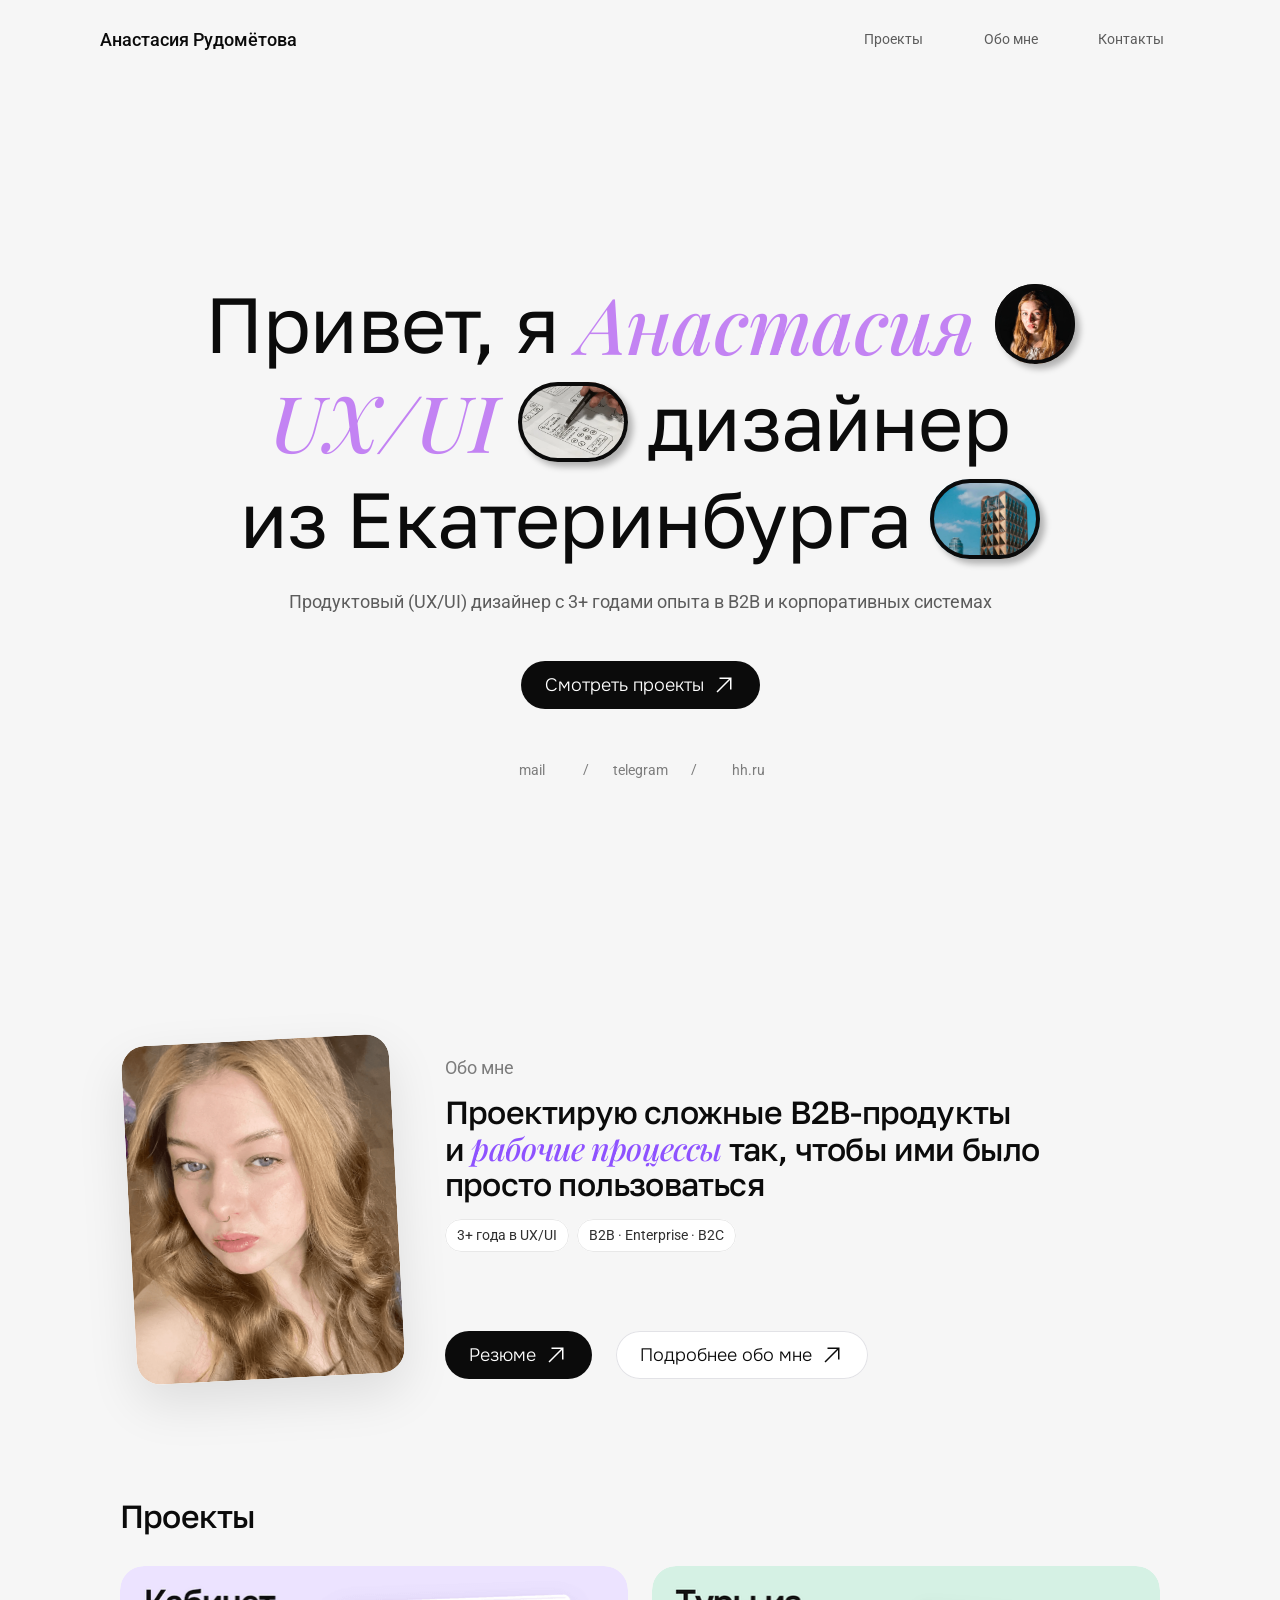
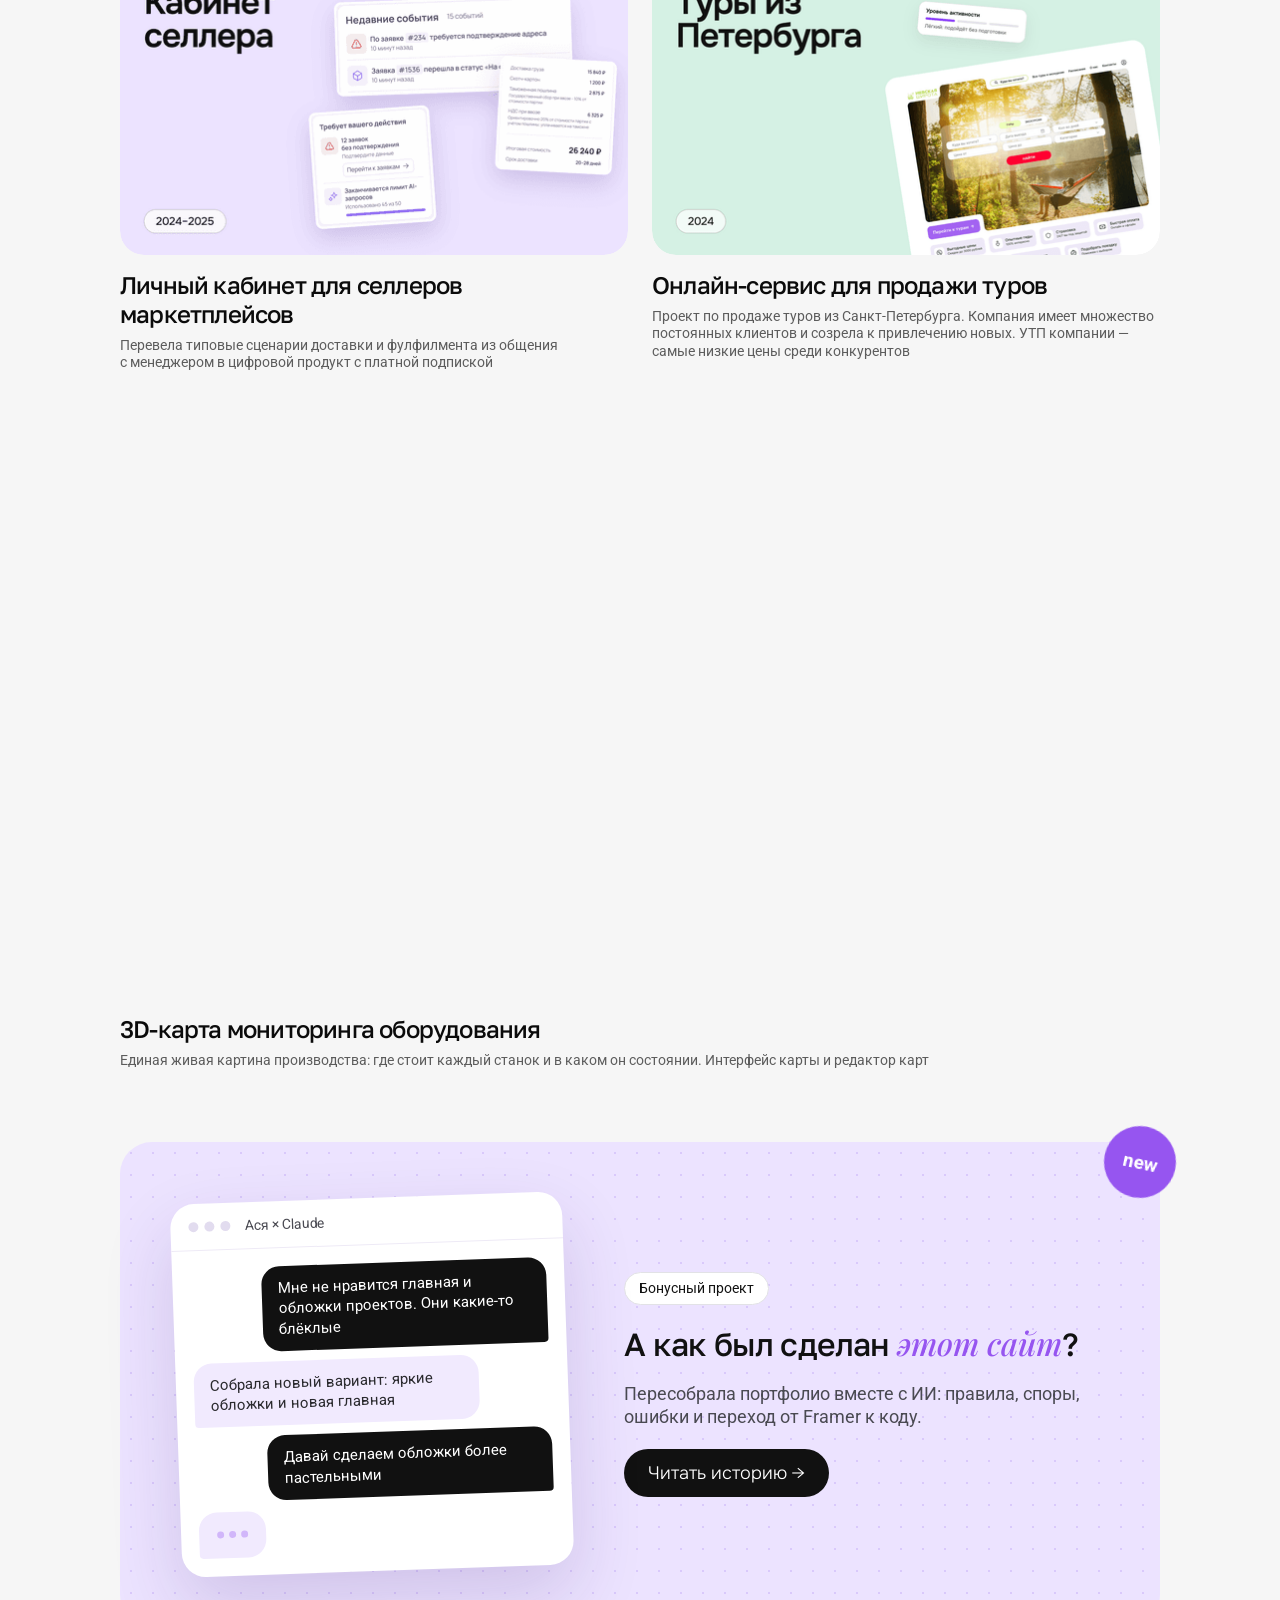
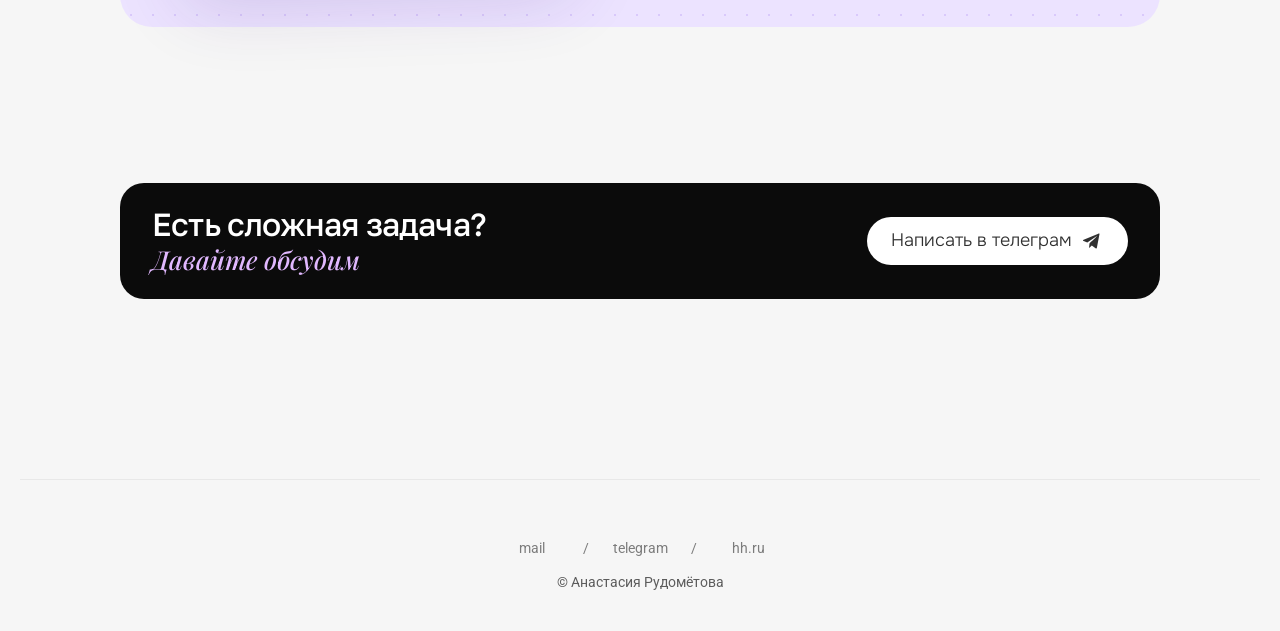
==== commit ae6fec72: "Яндекс Метрика на всех страницах Код счётчика сразу после <meta charset> в <head>, блок <noscript> —" ====
--- a/index.html
+++ b/index.html
@@ -4,6 +4,19 @@
 <html dir="ltr" lang="ru">
 <head>
 <meta charset="utf-8"/>
+<!-- Yandex.Metrika counter -->
+<script type="text/javascript">
+    (function(m,e,t,r,i,k,a){
+        m[i]=m[i]||function(){(m[i].a=m[i].a||[]).push(arguments)};
+        m[i].l=1*new Date();
+        for (var j = 0; j < document.scripts.length; j++) {if (document.scripts[j].src === r) { return; }}
+        k=e.createElement(t),a=e.getElementsByTagName(t)[0],k.async=1,k.src=r,a.parentNode.insertBefore(k,a)
+    })(window, document,'script','https://mc.yandex.ru/metrika/tag.js?id=113986711', 'ym');
+
+    ym(113986711, 'init', {ssr:true, webvisor:true, clickmap:true, ecommerce:"dataLayer", referrer: document.referrer, url: location.href, accurateTrackBounce:true, trackLinks:true});
+</script>
+<!-- /Yandex.Metrika counter -->
+
 <meta content="width=device-width" name="viewport"/>
 
 <title>Анастасия Рудомётова | UX/UI дизайнер</title>
@@ -154,6 +167,10 @@
 <style>#__site-badge-container,#__site-editorbar-container,[class*="site-badge"],[class*="site-editor"],iframe[src*="site.com"]:not([src*="siteusercontent"]){display:none!important}</style><link href="assets/favicon.svg" rel="icon" type="image/svg+xml"/><link href="assets/favicon-32.png" rel="icon" sizes="32x32" type="image/png"/><link href="assets/apple-touch-icon.png" rel="apple-touch-icon"/><script>document.documentElement.classList.add("js");setTimeout(function(){if(!window.siteReady)document.documentElement.classList.remove("js")},3000)</script><link href="assets/site.css?v=7" rel="stylesheet"/><link href="assets/bonus.css?v=1" rel="stylesheet"/><script defer src="assets/site.js?v=5"></script>
 </head>
 <body>
+<!-- Yandex.Metrika counter (noscript) -->
+<noscript><div><img src="https://mc.yandex.ru/watch/113986711" style="position:absolute; left:-9999px;" alt="" /></div></noscript>
+<!-- /Yandex.Metrika counter (noscript) -->
+
 
 <div data-site-generated-page="" id="main"><style data-site-html-style="">:root body { background: var(--token-028a1df2-9373-4cb0-8cc7-a6b1512a0cab, rgb(246, 246, 246)); }</style><div class="site-2I9Iv site-1xy0toq" data-layout-template="true" style="min-height:100vh;width:auto"><div class="site-1lwwkeh-container"><div class="ssr-variant hidden-71cz7w hidden-1mdj16h"><div class="site-d1bxR site-BHFnZ site-0TUMA site-0XeJw site-zEcEc site-1szppxb site-v-1szppxb" data-site-name="Header" style="background-color:var(--token-028a1df2-9373-4cb0-8cc7-a6b1512a0cab, rgb(246, 246, 246));height:100%;width:100%;border-bottom-left-radius:0px;border-bottom-right-radius:0px;box-shadow:none"><div class="site-1pyq3at"><div class="site-1i1yfd3" data-site-component-type="RichTextContainer" style="--extracted-r6o4lv:var(--token-8d589923-b843-4a88-886d-50bf1e3f9a40, rgb(26, 23, 20));transform:none"><p class="site-text site-styles-preset-49mfue" data-styles-preset="V07VJPo_o" dir="auto" style="--site-text-color:var(--extracted-r6o4lv, var(--token-8d589923-b843-4a88-886d-50bf1e3f9a40, rgb(26, 23, 20)))"><a class="site-text site-styles-preset-4r5mbc" data-site-page-link-current="true" data-styles-preset="Pg5zcixw9" href="index.html">Анастасия Рудомётова</a></p></div></div><div class="site-y4q7z5"><a class="site-1o33ky3 site-gsyv0j" href="index.html#projects"><div class="site-dxfufi" data-site-component-type="RichTextContainer" style="--extracted-r6o4lv:var(--token-fa39f602-c1df-41e0-abf1-78c1c63a645f, rgb(92, 92, 92));--site-link-text-color:rgb(0, 153, 255);--site-link-text-decoration:underline;transform:none"><p class="site-text site-styles-preset-f5msev" data-styles-preset="ToC_FkeFI" dir="auto" style="--site-text-color:var(--extracted-r6o4lv, var(--token-fa39f602-c1df-41e0-abf1-78c1c63a645f, rgb(92, 92, 92)))">Проекты</p></div></a><a class="site-loc95v site-gsyv0j" href="about.html"><div class="site-cwbpfn" data-site-component-type="RichTextContainer" style="--extracted-r6o4lv:var(--token-fa39f602-c1df-41e0-abf1-78c1c63a645f, rgb(92, 92, 92));--site-link-text-color:rgb(0, 153, 255);--site-link-text-decoration:underline;transform:none"><p class="site-text site-styles-preset-f5msev" data-styles-preset="ToC_FkeFI" dir="auto" style="--site-text-color:var(--extracted-r6o4lv, var(--token-fa39f602-c1df-41e0-abf1-78c1c63a645f, rgb(92, 92, 92)))">Обо мне</p></div></a><a class="site-scwv1f site-gsyv0j" href="index.html#hero"><div class="site-uf0llp" data-site-component-type="RichTextContainer" style="--extracted-r6o4lv:var(--token-fa39f602-c1df-41e0-abf1-78c1c63a645f, rgb(92, 92, 92));--site-link-text-color:rgb(0, 153, 255);--site-link-text-decoration:underline;transform:none"><p class="site-text site-styles-preset-f5msev" data-styles-preset="ToC_FkeFI" dir="auto" style="--site-text-color:var(--extracted-r6o4lv, var(--token-fa39f602-c1df-41e0-abf1-78c1c63a645f, rgb(92, 92, 92)))">Контакты</p></div></a></div></div></div><div class="ssr-variant hidden-152glpt hidden-1xy0toq hidden-1mdj16h"><div class="site-d1bxR site-BHFnZ site-0TUMA site-0XeJw site-zEcEc site-1szppxb site-v-88a224" data-site-name="Header_Mobile" style="background-color:var(--token-028a1df2-9373-4cb0-8cc7-a6b1512a0cab, rgb(246, 246, 246));width:100%;border-bottom-left-radius:0px;border-bottom-right-radius:0px;box-shadow:none"><div class="site-1pyq3at"><div class="site-1i1yfd3" data-site-component-type="RichTextContainer" style="--extracted-r6o4lv:var(--token-8d589923-b843-4a88-886d-50bf1e3f9a40, rgb(26, 23, 20));transform:none"><p class="site-text site-styles-preset-49mfue" data-styles-preset="V07VJPo_o" dir="auto" style="--site-text-color:var(--extracted-r6o4lv, var(--token-8d589923-b843-4a88-886d-50bf1e3f9a40, rgb(26, 23, 20)))"><a class="site-text site-styles-preset-4r5mbc" data-site-page-link-current="true" data-styles-preset="Pg5zcixw9" href="index.html">Анастасия Рудомётова</a></p></div><div class="site-hxk6a0" data-appear="0|0.4|0|cubic-bezier(0.5,0,0.88,0.77)" data-highlight="true" style="will-change:transform" tabindex="0"><div class="site-1frvsfp" data-site-component-type="RichTextContainer" style="--extracted-r6o4lv:var(--token-fa39f602-c1df-41e0-abf1-78c1c63a645f, rgb(92, 92, 92));--site-link-text-color:rgb(0, 153, 255);--site-link-text-decoration:underline;transform:none"><p class="site-text site-styles-preset-f5msev" data-styles-preset="ToC_FkeFI" dir="auto" style="--site-text-color:var(--extracted-r6o4lv, var(--token-fa39f602-c1df-41e0-abf1-78c1c63a645f, rgb(92, 92, 92)))">Меню</p></div><svg class="site-xv9gG site-svivnv" role="presentation" style="--17ht5cx:var(--token-fa39f602-c1df-41e0-abf1-78c1c63a645f, rgb(92, 92, 92));--fpzlwg:var(--token-fa39f602-c1df-41e0-abf1-78c1c63a645f, rgb(92, 92, 92));--n7z08i:2" viewbox="0 0 16 16"><use href="#2728942239"></use></svg></div></div></div></div><div class="ssr-variant hidden-152glpt hidden-71cz7w hidden-1xy0toq"><div class="site-d1bxR site-BHFnZ site-0TUMA site-0XeJw site-zEcEc site-1szppxb site-v-88a224" data-site-name="Header_Mobile" style="background-color:var(--token-028a1df2-9373-4cb0-8cc7-a6b1512a0cab, rgb(246, 246, 246));height:100%;width:100%;border-bottom-left-radius:0px;border-bottom-right-radius:0px;box-shadow:none"><div class="site-1pyq3at"><div class="site-1i1yfd3" data-site-component-type="RichTextContainer" style="--extracted-r6o4lv:var(--token-8d589923-b843-4a88-886d-50bf1e3f9a40, rgb(26, 23, 20));transform:none"><p class="site-text site-styles-preset-49mfue" data-styles-preset="V07VJPo_o" dir="auto" style="--site-text-color:var(--extracted-r6o4lv, var(--token-8d589923-b843-4a88-886d-50bf1e3f9a40, rgb(26, 23, 20)))"><a class="site-text site-styles-preset-4r5mbc" data-site-page-link-current="true" data-styles-preset="Pg5zcixw9" href="index.html">Анастасия Рудомётова</a></p></div><div class="site-hxk6a0" data-appear="0|0.4|0|cubic-bezier(0.5,0,0.88,0.77)" data-highlight="true" style="will-change:transform" tabindex="0"><div class="site-1frvsfp" data-site-component-type="RichTextContainer" style="--extracted-r6o4lv:var(--token-fa39f602-c1df-41e0-abf1-78c1c63a645f, rgb(92, 92, 92));--site-link-text-color:rgb(0, 153, 255);--site-link-text-decoration:underline;transform:none"><p class="site-text site-styles-preset-f5msev" data-styles-preset="ToC_FkeFI" dir="auto" style="--site-text-color:var(--extracted-r6o4lv, var(--token-fa39f602-c1df-41e0-abf1-78c1c63a645f, rgb(92, 92, 92)))">Меню</p></div><svg class="site-xv9gG site-svivnv" role="presentation" style="--17ht5cx:var(--token-fa39f602-c1df-41e0-abf1-78c1c63a645f, rgb(92, 92, 92));--fpzlwg:var(--token-fa39f602-c1df-41e0-abf1-78c1c63a645f, rgb(92, 92, 92));--n7z08i:2" viewbox="0 0 16 16"><use href="#2728942239"></use></svg></div></div></div></div></div><style data-site-html-style="">html body { background: var(--token-028a1df2-9373-4cb0-8cc7-a6b1512a0cab); } html { font-size: 112.5%; }</style><div class="site-1vNZG site-ZZwDj site-sZWJb site-zEcEc site-0XeJw site-4oy80 site-NVWdr site-72rtr7" data-site-root="" style="min-height:100vh;width:auto;display:contents"><div class="site-13izrvy" data-site-name="Hero" id="hero"><div class="site-16c5kcj"><div class="site-9kxw6g" data-site-name="Heading"><div class="site-mo70lx" data-appear="110|0.8|0|cubic-bezier(0.16,1,0.3,1)" style="--appear-y:110px"><div class="ssr-variant hidden-1tfpqet hidden-a9um1k"><div class="site-ejtno6" data-site-component-type="RichTextContainer" style="transform:none"><h1 class="site-text site-styles-preset-of6fol" data-styles-preset="eRNPADthg" dir="auto" style="--site-text-color:var(--token-8d589923-b843-4a88-886d-50bf1e3f9a40, rgb(11, 11, 11))">Привет, я</h1></div></div><div class="ssr-variant hidden-a9um1k hidden-1vxwarc hidden-72rtr7"><div class="site-ejtno6" data-site-component-type="RichTextContainer" style="transform:none"><h1 class="site-text" dir="auto" style='--font-selector:R0Y7R29sb3MgVGV4dC1yZWd1bGFy;--site-font-family:"Golos Text", "Golos Text Placeholder", sans-serif;--site-font-open-type-features:"blwf" on, "cv03" on, "cv04" on, "cv09" on, "cv11" on;--site-font-size:68px;--site-letter-spacing:-0.8px;--site-line-height:120%;--site-text-alignment:left;--site-text-color:var(--token-8d589923-b843-4a88-886d-50bf1e3f9a40, rgb(11, 11, 11))'>Привет, я</h1></div></div><div class="ssr-variant hidden-1tfpqet hidden-1vxwarc hidden-72rtr7"><div class="site-ejtno6" data-site-component-type="RichTextContainer" style="transform:none"><h1 class="site-text" dir="auto" style='--font-selector:R0Y7R29sb3MgVGV4dC1yZWd1bGFy;--site-font-family:"Golos Text", "Golos Text Placeholder", sans-serif;--site-font-open-type-features:"blwf" on, "cv03" on, "cv04" on, "cv09" on, "cv11" on;--site-font-size:34px;--site-letter-spacing:-0.8px;--site-line-height:120%;--site-text-alignment:left;--site-text-color:var(--token-8d589923-b843-4a88-886d-50bf1e3f9a40, rgb(11, 11, 11))'>Привет, я</h1></div></div><div class="ssr-variant hidden-1tfpqet hidden-a9um1k"><div class="site-ehv7vr" data-site-component-type="RichTextContainer" style="transform:none"><h1 class="site-text site-styles-preset-1ke1fxl" data-styles-preset="fbirtTu2X" dir="auto" style="--site-text-color:var(--token-597da178-2e77-4bea-8eb7-f12f5010f083, rgb(195, 131, 243))"> Анастасия </h1></div></div><div class="ssr-variant hidden-a9um1k hidden-1vxwarc hidden-72rtr7"><div class="site-ehv7vr" data-site-component-type="RichTextContainer" style="transform:none"><h1 class="site-text" dir="auto" style='--font-selector:R0Y7UGxheWZhaXIgRGlzcGxheS01MDBpdGFsaWM=;--site-font-family:"Playfair Display", "Playfair Display Placeholder", serif;--site-font-open-type-features:"blwf" on, "cv03" on, "cv04" on, "cv09" on, "cv11" on;--site-font-size:68px;--site-font-style:italic;--site-font-weight:500;--site-line-height:120%;--site-text-alignment:left;--site-text-color:var(--token-597da178-2e77-4bea-8eb7-f12f5010f083, rgb(195, 131, 243))'> Анастасия </h1></div></div><div class="ssr-variant hidden-1tfpqet hidden-1vxwarc hidden-72rtr7"><div class="site-ehv7vr" data-site-component-type="RichTextContainer" style="transform:none"><h2 class="site-text" dir="auto" style='--font-selector:R0Y7UGxheWZhaXIgRGlzcGxheS01MDBpdGFsaWM=;--site-font-family:"Playfair Display", "Playfair Display Placeholder", serif;--site-font-open-type-features:"blwf" on, "cv03" on, "cv04" on, "cv09" on, "cv11" on;--site-font-size:34px;--site-font-style:italic;--site-font-weight:500;--site-line-height:120%;--site-text-alignment:left;--site-text-color:var(--token-597da178-2e77-4bea-8eb7-f12f5010f083, rgb(195, 131, 243))'> Анастасия, </h2></div></div><div class="site-3kqrfb hidden-a9um1k" data-border="true" data-mouse="8" style="transform:none"><div data-site-background-image-wrapper="true" style="position:absolute;border-radius:inherit;corner-shape:inherit;top:0;right:0;bottom:0;left:0"><img alt="" decoding="async" height="773" sizes="(min-width: 1440px) max(80px, 72px), (min-width: 1200px) and (max-width: 1439.98px) max(80px, 72px), (min-width: 810px) and (max-width: 1199.98px) max(80px, 72px), (max-width: 809.98px) max(80px, 72px)" src="assets/images/IImpGdZdjpbJAl15JpPOr3xZXJc.webp" srcset="assets/images/IImpGdZdjpbJAl15JpPOr3xZXJc-512.webp 512w,assets/images/IImpGdZdjpbJAl15JpPOr3xZXJc.webp 888w" style="display:block;width:100%;height:100%;border-radius:inherit;corner-shape:inherit;object-position:center;object-fit:cover" width="888"/></div></div></div><div class="site-aqfi1b" data-appear="110|0.8|0.1|cubic-bezier(0.16,1,0.3,1)" data-site-name="2line" style="--appear-y:110px"><div class="ssr-variant hidden-1tfpqet hidden-a9um1k"><div class="site-1u1hm1y" data-site-component-type="RichTextContainer" style="transform:none"><h1 class="site-text site-styles-preset-1ke1fxl" data-styles-preset="fbirtTu2X" dir="auto" style="--site-text-color:var(--token-597da178-2e77-4bea-8eb7-f12f5010f083, rgb(195, 131, 243))">UX/UI </h1></div></div><div class="ssr-variant hidden-a9um1k hidden-1vxwarc hidden-72rtr7"><div class="site-1u1hm1y" data-site-component-type="RichTextContainer" style="transform:none"><h1 class="site-text" dir="auto" style='--font-selector:R0Y7UGxheWZhaXIgRGlzcGxheS01MDBpdGFsaWM=;--site-font-family:"Playfair Display", "Playfair Display Placeholder", serif;--site-font-open-type-features:"blwf" on, "cv03" on, "cv04" on, "cv09" on, "cv11" on;--site-font-size:68px;--site-font-style:italic;--site-font-weight:500;--site-line-height:120%;--site-text-alignment:left;--site-text-color:var(--token-597da178-2e77-4bea-8eb7-f12f5010f083, rgb(195, 131, 243))'>UX/UI </h1></div></div><div class="ssr-variant hidden-1tfpqet hidden-1vxwarc hidden-72rtr7"><div class="site-1u1hm1y" data-site-component-type="RichTextContainer" style="transform:none"><h1 class="site-text" dir="auto" style='--font-selector:R0Y7UGxheWZhaXIgRGlzcGxheS01MDBpdGFsaWM=;--site-font-family:"Playfair Display", "Playfair Display Placeholder", serif;--site-font-open-type-features:"blwf" on, "cv03" on, "cv04" on, "cv09" on, "cv11" on;--site-font-size:34px;--site-font-style:italic;--site-font-weight:500;--site-line-height:120%;--site-text-alignment:left;--site-text-color:var(--token-597da178-2e77-4bea-8eb7-f12f5010f083, rgb(195, 131, 243))'>UX/UI </h1></div></div><div class="site-bpphyu hidden-a9um1k" data-border="true" data-mouse="-8" style="transform:none"><div data-site-background-image-wrapper="true" style="position:absolute;border-radius:inherit;corner-shape:inherit;top:0;right:0;bottom:0;left:0"><img alt="" decoding="async" height="1369" sizes="(min-width: 1440px) max(110px, 72px), (min-width: 1200px) and (max-width: 1439.98px) max(110px, 72px), (min-width: 810px) and (max-width: 1199.98px) max(110px, 72px), (max-width: 809.98px) max(110px, 72px)" src="assets/images/tCfUzyWmRDkFTQIZfVxbAxlZfM.webp" srcset="assets/images/tCfUzyWmRDkFTQIZfVxbAxlZfM-512.webp 512w,assets/images/tCfUzyWmRDkFTQIZfVxbAxlZfM-1024.webp 1024w,assets/images/tCfUzyWmRDkFTQIZfVxbAxlZfM-2048.webp 2048w,assets/images/tCfUzyWmRDkFTQIZfVxbAxlZfM.webp 2520w" style="display:block;width:100%;height:100%;border-radius:inherit;corner-shape:inherit;object-position:center;object-fit:cover" width="2520"/></div></div><div class="ssr-variant hidden-1tfpqet hidden-a9um1k"><div class="site-5zgdi9" data-site-component-type="RichTextContainer" style="transform:none"><h1 class="site-text site-styles-preset-of6fol" data-styles-preset="eRNPADthg" dir="auto" style="--site-text-color:var(--token-8d589923-b843-4a88-886d-50bf1e3f9a40, rgb(11, 11, 11))"> дизайнер</h1></div></div><div class="ssr-variant hidden-a9um1k hidden-1vxwarc hidden-72rtr7"><div class="site-5zgdi9" data-site-component-type="RichTextContainer" style="transform:none"><h1 class="site-text" dir="auto" style='--font-selector:R0Y7R29sb3MgVGV4dC1yZWd1bGFy;--site-font-family:"Golos Text", "Golos Text Placeholder", sans-serif;--site-font-open-type-features:"blwf" on, "cv03" on, "cv04" on, "cv09" on, "cv11" on;--site-font-size:68px;--site-letter-spacing:-0.8px;--site-line-height:120%;--site-text-alignment:left;--site-text-color:var(--token-8d589923-b843-4a88-886d-50bf1e3f9a40, rgb(11, 11, 11))'> дизайнер</h1></div></div><div class="ssr-variant hidden-1tfpqet hidden-1vxwarc hidden-72rtr7"><div class="site-5zgdi9" data-site-component-type="RichTextContainer" style="transform:none"><h1 class="site-text" dir="auto" style='--font-selector:R0Y7R29sb3MgVGV4dC1yZWd1bGFy;--site-font-family:"Golos Text", "Golos Text Placeholder", sans-serif;--site-font-open-type-features:"blwf" on, "cv03" on, "cv04" on, "cv09" on, "cv11" on;--site-font-size:34px;--site-letter-spacing:-0.8px;--site-line-height:120%;--site-text-alignment:left;--site-text-color:var(--token-8d589923-b843-4a88-886d-50bf1e3f9a40, rgb(11, 11, 11))'> дизайнер</h1></div></div></div><div class="site-gpaf3b" data-appear="110|0.8|0.2|cubic-bezier(0.16,1,0.3,1)" data-site-name="3line" style="--appear-y:110px"><div class="ssr-variant hidden-1tfpqet hidden-a9um1k"><div class="site-1x3qr0h" data-site-component-type="RichTextContainer" style="transform:none"><h1 class="site-text site-styles-preset-of6fol" data-styles-preset="eRNPADthg" dir="auto" style="--site-text-color:var(--token-8d589923-b843-4a88-886d-50bf1e3f9a40, rgb(11, 11, 11))">из Екатеринбурга </h1></div></div><div class="ssr-variant hidden-a9um1k hidden-1vxwarc hidden-72rtr7"><div class="site-1x3qr0h" data-site-component-type="RichTextContainer" style="transform:none"><h1 class="site-text" dir="auto" style='--font-selector:R0Y7R29sb3MgVGV4dC1yZWd1bGFy;--site-font-family:"Golos Text", "Golos Text Placeholder", sans-serif;--site-font-open-type-features:"blwf" on, "cv03" on, "cv04" on, "cv09" on, "cv11" on;--site-font-size:68px;--site-letter-spacing:-0.8px;--site-line-height:120%;--site-text-alignment:left;--site-text-color:var(--token-8d589923-b843-4a88-886d-50bf1e3f9a40, rgb(11, 11, 11))'>из Екатеринбурга </h1></div></div><div class="ssr-variant hidden-1tfpqet hidden-1vxwarc hidden-72rtr7"><div class="site-1x3qr0h" data-site-component-type="RichTextContainer" style="transform:none"><h1 class="site-text" dir="auto" style='--font-selector:R0Y7R29sb3MgVGV4dC1yZWd1bGFy;--site-font-family:"Golos Text", "Golos Text Placeholder", sans-serif;--site-font-open-type-features:"blwf" on, "cv03" on, "cv04" on, "cv09" on, "cv11" on;--site-font-size:34px;--site-letter-spacing:-0.8px;--site-line-height:120%;--site-text-alignment:left;--site-text-color:var(--token-8d589923-b843-4a88-886d-50bf1e3f9a40, rgb(11, 11, 11))'>из Екатеринбурга </h1></div></div><div class="site-h5la4w hidden-a9um1k" data-border="true" data-mouse="8" style="transform:none"><div data-site-background-image-wrapper="true" style="position:absolute;border-radius:inherit;corner-shape:inherit;top:0;right:0;bottom:0;left:0"><img alt="" decoding="async" height="2914" sizes="(min-width: 1440px) max(110px, 72px), (min-width: 1200px) and (max-width: 1439.98px) max(110px, 72px), (min-width: 810px) and (max-width: 1199.98px) max(110px, 72px), (max-width: 809.98px) max(110px, 72px)" src="assets/images/SzNGEmz3rQAjmygtYLeiXZVDA.webp" srcset="assets/images/SzNGEmz3rQAjmygtYLeiXZVDA-512.webp 512w,assets/images/SzNGEmz3rQAjmygtYLeiXZVDA-1024.webp 1024w,assets/images/SzNGEmz3rQAjmygtYLeiXZVDA-2048.webp 2048w,assets/images/SzNGEmz3rQAjmygtYLeiXZVDA.webp 2880w" style="display:block;width:100%;height:100%;border-radius:inherit;corner-shape:inherit;object-position:center;object-fit:cover" width="3897"/></div></div></div></div><div class="site-3c1oo7" data-appear="16|0.8|0.4|cubic-bezier(0.16,1,0.3,1)" data-site-component-type="RichTextContainer" style="--appear-y:16px"><p class="site-text site-styles-preset-z6aizh" data-styles-preset="oXNrZJHlZ" dir="auto" style="--site-text-alignment:center;--site-text-color:var(--token-fa39f602-c1df-41e0-abf1-78c1c63a645f, rgb(92, 92, 92))">Продуктовый (UX/UI) дизайнер c 3+ годами опыта в B2B и корпоративных системах</p></div></div><div class="ssr-variant"><div class="site-1fqxqvt-container" data-appear="16|0.8|0.6|cubic-bezier(0.16,1,0.3,1)" style="--appear-y:16px"><a class="site-8s2c9 site-1pnhj3n site-v-1pnhj3n site-19td149" data-site-name="Button_Primary" href="index.html#projects" style="background-color:var(--token-8d589923-b843-4a88-886d-50bf1e3f9a40, rgb(11, 11, 11));filter:saturate(1) blur(0px);-webkit-filter:saturate(1) blur(0px);height:100%;border-bottom-left-radius:100px;border-bottom-right-radius:100px;border-top-left-radius:100px;border-top-right-radius:100px"><div class="site-1tgbjk7" data-site-component-type="RichTextContainer" style="--extracted-a0htzi:var(--variable-reference-JkrBRPk_g-Gb0skxm7c);--site-link-text-color:rgb(0, 153, 255);--site-link-text-decoration:underline;--variable-reference-JkrBRPk_g-Gb0skxm7c:var(--token-c6d9d641-5b9c-4baf-85bf-3ecf83f1b8ed, rgb(255, 255, 255));transform:none"><h3 class="site-text" dir="auto" style='--font-selector:R0Y7T25lc3QtMzAw;--site-font-family:"Onest", "Onest Placeholder", sans-serif;--site-font-size:18px;--site-font-weight:300;--site-line-height:1.5em;--site-text-color:var(--extracted-a0htzi, var(--variable-reference-JkrBRPk_g-Gb0skxm7c))'>Смотреть проекты</h3></div><div class="site-svRbB site-waq5no" style="--17ht5cx:var(--token-c6d9d641-5b9c-4baf-85bf-3ecf83f1b8ed, rgb(255, 255, 255));--fpzlwg:var(--token-c6d9d641-5b9c-4baf-85bf-3ecf83f1b8ed, rgb(255, 255, 255));--n7z08i:1"></div></a></div></div><div class="site-1lmkapm"><div class="ssr-variant"><div class="site-4y7oq0-container"><a class="site-UT5PH site-0XeJw site-hf0r8q site-v-11zxmkh site-7zn0n0" data-site-name="Desktop" href="mailto:gerahiny@gmail.com" style="height:100%;width:100%;opacity:1;transform:none" tabindex="0" target="_blank"><div class="site-1qsu8lg" data-site-component-type="RichTextContainer" style="--extracted-r6o4lv:var(--token-2b9e9f96-0c35-4795-b915-59e721620b20);transform:none"><p class="site-text" dir="auto" style='--font-selector:R0Y7Um9ib3RvLXJlZ3VsYXI=;--site-font-family:"Roboto", "Roboto Placeholder", sans-serif;--site-font-open-type-features:"blwf" on, "cv03" on, "cv04" on, "cv09" on, "cv11" on;--site-font-size:14px;--site-line-height:1.35em;--site-text-alignment:center;--site-text-color:var(--extracted-r6o4lv, var(--token-2b9e9f96-0c35-4795-b915-59e721620b20));--site-text-decoration-skip-ink:none'>mail</p></div></a></div></div><div class="site-18tuqaz" data-site-component-type="RichTextContainer" style="transform:none"><p class="site-text site-styles-preset-f5msev" data-styles-preset="ToC_FkeFI" dir="auto" style="--site-text-alignment:start;--site-text-color:var(--token-2b9e9f96-0c35-4795-b915-59e721620b20, rgb(124, 124, 124))">/</p></div><div class="ssr-variant"><div class="site-13o9lc4-container"><a class="site-UT5PH site-0XeJw site-hf0r8q site-v-11zxmkh site-7zn0n0" data-site-name="Desktop" href="https://t.me/asya_uime?text" style="height:100%;width:100%;opacity:1;transform:none" tabindex="0" target="_blank"><div class="site-1qsu8lg" data-site-component-type="RichTextContainer" style="--extracted-r6o4lv:var(--token-2b9e9f96-0c35-4795-b915-59e721620b20);transform:none"><p class="site-text" dir="auto" style='--font-selector:R0Y7Um9ib3RvLXJlZ3VsYXI=;--site-font-family:"Roboto", "Roboto Placeholder", sans-serif;--site-font-open-type-features:"blwf" on, "cv03" on, "cv04" on, "cv09" on, "cv11" on;--site-font-size:14px;--site-line-height:1.35em;--site-text-alignment:center;--site-text-color:var(--extracted-r6o4lv, var(--token-2b9e9f96-0c35-4795-b915-59e721620b20));--site-text-decoration-skip-ink:none'>telegram</p></div></a></div></div><div class="site-6i6tmb" data-site-component-type="RichTextContainer" style="transform:none"><p class="site-text site-styles-preset-f5msev" data-styles-preset="ToC_FkeFI" dir="auto" style="--site-text-alignment:start;--site-text-color:var(--token-2b9e9f96-0c35-4795-b915-59e721620b20, rgb(124, 124, 124))">/</p></div><div class="ssr-variant"><div class="site-riiq2q-container"><a class="site-UT5PH site-0XeJw site-hf0r8q site-v-11zxmkh site-7zn0n0" data-site-name="Desktop" href="https://ekaterinburg.hh.ru/resume/cb0a6656ff0d8f1db40039ed1f68357044626f" style="height:100%;width:100%;opacity:1;transform:none" tabindex="0" target="_blank"><div class="site-1qsu8lg" data-site-component-type="RichTextContainer" style="--extracted-r6o4lv:var(--token-2b9e9f96-0c35-4795-b915-59e721620b20);transform:none"><p class="site-text" dir="auto" style='--font-selector:R0Y7Um9ib3RvLXJlZ3VsYXI=;--site-font-family:"Roboto", "Roboto Placeholder", sans-serif;--site-font-open-type-features:"blwf" on, "cv03" on, "cv04" on, "cv09" on, "cv11" on;--site-font-size:14px;--site-line-height:1.35em;--site-text-alignment:center;--site-text-color:var(--extracted-r6o4lv, var(--token-2b9e9f96-0c35-4795-b915-59e721620b20));--site-text-decoration-skip-ink:none'>hh.ru</p></div></a></div></div></div><div class="site-iyiein hidden-72rtr7 hidden-1tfpqet hidden-1vxwarc" data-appear="110|0.8|0|cubic-bezier(0.16,1,0.3,1)" style="--appear-y:110px"><div class="site-1gmjwex"><div class="ssr-variant"><div class="site-1fgjtdg" data-border="true"><div data-site-background-image-wrapper="true" style="position:absolute;border-radius:inherit;corner-shape:inherit;top:0;right:0;bottom:0;left:0"><img alt="" decoding="async" height="1369" sizes="(min-width: 1440px) max(110px, 72px), (min-width: 1200px) and (max-width: 1439.98px) max(110px, 72px), (min-width: 810px) and (max-width: 1199.98px) max(110px, 72px), (max-width: 809.98px) max(110px, 72px)" src="assets/images/tCfUzyWmRDkFTQIZfVxbAxlZfM.webp" srcset="assets/images/tCfUzyWmRDkFTQIZfVxbAxlZfM-512.webp 512w,assets/images/tCfUzyWmRDkFTQIZfVxbAxlZfM-1024.webp 1024w,assets/images/tCfUzyWmRDkFTQIZfVxbAxlZfM-2048.webp 2048w,assets/images/tCfUzyWmRDkFTQIZfVxbAxlZfM.webp 2520w" style="display:block;width:100%;height:100%;border-radius:inherit;corner-shape:inherit;object-position:center;object-fit:cover" width="2520"/></div></div></div><div class="ssr-variant"><div class="site-18xy8vg" data-border="true"><div data-site-background-image-wrapper="true" style="position:absolute;border-radius:inherit;corner-shape:inherit;top:0;right:0;bottom:0;left:0"><img alt="" decoding="async" height="2914" sizes="(min-width: 1440px) max(110px, 72px), (min-width: 1200px) and (max-width: 1439.98px) max(110px, 72px), (min-width: 810px) and (max-width: 1199.98px) max(110px, 72px), (max-width: 809.98px) max(110px, 72px)" src="assets/images/SzNGEmz3rQAjmygtYLeiXZVDA.webp" srcset="assets/images/SzNGEmz3rQAjmygtYLeiXZVDA-512.webp 512w,assets/images/SzNGEmz3rQAjmygtYLeiXZVDA-1024.webp 1024w,assets/images/SzNGEmz3rQAjmygtYLeiXZVDA-2048.webp 2048w,assets/images/SzNGEmz3rQAjmygtYLeiXZVDA.webp 2880w" style="display:block;width:100%;height:100%;border-radius:inherit;corner-shape:inherit;object-position:center;object-fit:cover" width="3897"/></div></div></div><div class="ssr-variant"><div class="site-dtszn8" data-border="true"><div data-site-background-image-wrapper="true" style="position:absolute;border-radius:inherit;corner-shape:inherit;top:0;right:0;bottom:0;left:0"><img alt="" decoding="async" height="773" sizes="(min-width: 1440px) max(80px, 72px), (min-width: 1200px) and (max-width: 1439.98px) max(80px, 72px), (min-width: 810px) and (max-width: 1199.98px) max(80px, 72px), (max-width: 809.98px) max(80px, 72px)" src="assets/images/IImpGdZdjpbJAl15JpPOr3xZXJc.webp" srcset="assets/images/IImpGdZdjpbJAl15JpPOr3xZXJc-512.webp 512w,assets/images/IImpGdZdjpbJAl15JpPOr3xZXJc.webp 888w" style="display:block;width:100%;height:100%;border-radius:inherit;corner-shape:inherit;object-position:center;object-fit:cover" width="888"/></div></div></div></div></div></div><div class="site-1xiiwmu" data-site-name="AboutMe" id="about_me" data-reveal="" style="will-change:transform"><div class="site-6hxctk"><div class="site-4y3q0r"><div class="ssr-variant"><div class="site-1qkstlk" style="transform:rotate(-3deg)"><div data-site-background-image-wrapper="true" style="position:absolute;border-radius:inherit;corner-shape:inherit;top:0;right:0;bottom:0;left:0"><img alt="" decoding="async" height="1454" loading="lazy" src="assets/images/1W8F7ZV3qfeaD8geXpd80Z8uhyg.webp" style="display:block;width:100%;height:100%;border-radius:inherit;corner-shape:inherit;object-position:center;object-fit:cover" width="1186"/></div></div></div></div><div class="site-wh6wns"><div class="site-1wnzqbk"><div class="site-xkql5w" data-appear="0|0.4|0|cubic-bezier(0.22,1,0.36,1)" data-site-component-type="RichTextContainer"><p class="site-text site-styles-preset-z6aizh" data-styles-preset="oXNrZJHlZ" dir="auto" style="--site-text-color:var(--token-2b9e9f96-0c35-4795-b915-59e721620b20, rgb(124, 124, 124))">Обо мне</p></div><div class="site-ft7m4j" data-appear="0|0.4|0|cubic-bezier(0.22,1,0.36,1)" data-site-component-type="RichTextContainer"><h2 class="site-text" dir="auto" style="--font-selector:R0Y7R29sb3MgVGV4dC01MDA=;--site-font-family:&quot;Golos Text&quot;, &quot;Golos Text Placeholder&quot;, sans-serif;--site-font-open-type-features:'blwf' on, 'cv03' on, 'cv04' on, 'cv09' on, 'cv11' on;--site-font-size:32px;--site-font-weight:500;--site-letter-spacing:-0.8px;--site-line-height:1.1em;--site-text-color:var(--token-8d589923-b843-4a88-886d-50bf1e3f9a40, rgb(11, 11, 11))">Проектирую сложные B2B-продукты и<span class="site-text" style='--font-selector:R0Y7UGxheWZhaXIgRGlzcGxheS1pdGFsaWM=;--site-font-family:"Playfair Display", "Playfair Display Placeholder", serif;--site-font-style:italic;--site-font-weight:400'> </span><span class="site-text" style='--font-selector:R0Y7UGxheWZhaXIgRGlzcGxheS01MDBpdGFsaWM=;--site-font-family:"Playfair Display", "Playfair Display Placeholder", serif;--site-font-style:italic;--site-text-color:var(--token-95384be9-283e-48f3-8c7a-61d7069ebf1c, rgb(142, 82, 255))'>рабочие процессы</span> так, чтобы ими было просто пользоваться</h2></div><div class="site-1iy1vma"><div class="ssr-variant"><div class="site-1qb9r88-container"><div class="site-O3T2G site-0XeJw site-1i7lumw site-v-1i7lumw" data-border="true" data-site-name="Base" style="--border-bottom-width:1px;--border-color:var(--token-21c2ef3c-f6a4-4ada-af40-ed071854e915, rgb(232, 232, 232));--border-left-width:1px;--border-right-width:1px;--border-style:solid;--border-top-width:1px;background-color:var(--token-c6d9d641-5b9c-4baf-85bf-3ecf83f1b8ed, rgb(255, 255, 255));border-bottom-left-radius:16px;border-bottom-right-radius:16px;border-top-left-radius:16px;border-top-right-radius:16px"><div class="site-46eedh" data-site-component-type="RichTextContainer" style="--extracted-r6o4lv:var(--token-99e9f4a8-a01c-4d09-ad21-032d659b5108, rgb(51, 51, 51));--site-link-text-color:rgb(0, 153, 255);--site-link-text-decoration:underline;transform:none"><p class="site-text site-styles-preset-f5msev" data-styles-preset="ToC_FkeFI" dir="auto" style="--site-text-alignment:start;--site-text-color:var(--extracted-r6o4lv, var(--token-99e9f4a8-a01c-4d09-ad21-032d659b5108, rgb(51, 51, 51)))">3+ года в UX/UI</p></div></div></div></div><div class="ssr-variant"><div class="site-1ay19s6-container"><div class="site-O3T2G site-0XeJw site-1i7lumw site-v-1i7lumw" data-border="true" data-site-name="Base" style="--border-bottom-width:1px;--border-color:var(--token-21c2ef3c-f6a4-4ada-af40-ed071854e915, rgb(232, 232, 232));--border-left-width:1px;--border-right-width:1px;--border-style:solid;--border-top-width:1px;background-color:var(--token-c6d9d641-5b9c-4baf-85bf-3ecf83f1b8ed, rgb(255, 255, 255));border-bottom-left-radius:16px;border-bottom-right-radius:16px;border-top-left-radius:16px;border-top-right-radius:16px"><div class="site-46eedh" data-site-component-type="RichTextContainer" style="--extracted-r6o4lv:var(--token-99e9f4a8-a01c-4d09-ad21-032d659b5108, rgb(51, 51, 51));--site-link-text-color:rgb(0, 153, 255);--site-link-text-decoration:underline;transform:none"><p class="site-text site-styles-preset-f5msev" data-styles-preset="ToC_FkeFI" dir="auto" style="--site-text-alignment:start;--site-text-color:var(--extracted-r6o4lv, var(--token-99e9f4a8-a01c-4d09-ad21-032d659b5108, rgb(51, 51, 51)))">B2B · Enterprise · B2C</p></div></div></div></div></div></div><div class="site-erevaa"><div class="ssr-variant"><div class="site-10pflpn-container" data-appear="16|0.8|0.6|cubic-bezier(0.16,1,0.3,1)" style="--appear-y:16px"><a class="site-8s2c9 site-1pnhj3n site-v-1pnhj3n site-19td149" data-site-name="Button_Primary" href="https://drive.google.com/file/d/1Fu1ZPd2fx1FvA7XLGTY_khUZLzZ9h9RT/view?usp=sharing" style="background-color:var(--token-8d589923-b843-4a88-886d-50bf1e3f9a40, rgb(11, 11, 11));filter:saturate(1) blur(0px);-webkit-filter:saturate(1) blur(0px);height:100%;border-bottom-left-radius:100px;border-bottom-right-radius:100px;border-top-left-radius:100px;border-top-right-radius:100px" target="_blank"><div class="site-1tgbjk7" data-site-component-type="RichTextContainer" style="--extracted-a0htzi:var(--variable-reference-JkrBRPk_g-Gb0skxm7c);--site-link-text-color:rgb(0, 153, 255);--site-link-text-decoration:underline;--variable-reference-JkrBRPk_g-Gb0skxm7c:var(--token-c6d9d641-5b9c-4baf-85bf-3ecf83f1b8ed, rgb(255, 255, 255));transform:none"><h3 class="site-text" dir="auto" style='--font-selector:R0Y7T25lc3QtMzAw;--site-font-family:"Onest", "Onest Placeholder", sans-serif;--site-font-size:18px;--site-font-weight:300;--site-line-height:1.5em;--site-text-color:var(--extracted-a0htzi, var(--variable-reference-JkrBRPk_g-Gb0skxm7c))'>Резюме</h3></div><div class="site-svRbB site-waq5no" style="--17ht5cx:var(--token-c6d9d641-5b9c-4baf-85bf-3ecf83f1b8ed, rgb(255, 255, 255));--fpzlwg:var(--token-c6d9d641-5b9c-4baf-85bf-3ecf83f1b8ed, rgb(255, 255, 255));--n7z08i:1"></div></a></div><div class="site-10pflpn-container" data-appear="16|0.8|0.6|cubic-bezier(0.16,1,0.3,1)" style="--appear-y:16px"><a class="site-8s2c9 site-1pnhj3n site-v-1pnhj3n site-19td149 btn-light" data-site-name="Button_Primary" href="about.html" style="background-color:var(--token-8d589923-b843-4a88-886d-50bf1e3f9a40, rgb(11, 11, 11));filter:saturate(1) blur(0px);-webkit-filter:saturate(1) blur(0px);height:100%;border-bottom-left-radius:100px;border-bottom-right-radius:100px;border-top-left-radius:100px;border-top-right-radius:100px"><div class="site-1tgbjk7" data-site-component-type="RichTextContainer" style="--extracted-a0htzi:var(--variable-reference-JkrBRPk_g-Gb0skxm7c);--site-link-text-color:rgb(0, 153, 255);--site-link-text-decoration:underline;--variable-reference-JkrBRPk_g-Gb0skxm7c:var(--token-c6d9d641-5b9c-4baf-85bf-3ecf83f1b8ed, rgb(255, 255, 255));transform:none"><h3 class="site-text" dir="auto" style='--font-selector:R0Y7T25lc3QtMzAw;--site-font-family:"Onest", "Onest Placeholder", sans-serif;--site-font-size:18px;--site-font-weight:300;--site-line-height:1.5em;--site-text-color:var(--extracted-a0htzi, var(--variable-reference-JkrBRPk_g-Gb0skxm7c))'>Подробнее обо мне</h3></div><div class="site-svRbB site-waq5no" style="--17ht5cx:var(--token-c6d9d641-5b9c-4baf-85bf-3ecf83f1b8ed, rgb(255, 255, 255));--fpzlwg:var(--token-c6d9d641-5b9c-4baf-85bf-3ecf83f1b8ed, rgb(255, 255, 255));--n7z08i:1"></div></a></div></div></div></div></div></div><div class="site-1ttjbt2" data-site-name="Projects" id="projects" data-reveal="" style="will-change:transform"><div class="site-tddcoy" data-site-component-type="RichTextContainer" style="transform:none"><h2 class="site-text site-styles-preset-lhd3me" data-styles-preset="qghFn3CFo" dir="auto" style="--site-text-color:var(--token-8d589923-b843-4a88-886d-50bf1e3f9a40, rgb(11, 11, 11))">Проекты</h2></div><div class="site-1j3uxu4"><div class="ssr-variant"><div class="site-8ub72c-container"><a class="site-h6Rxh site-0D2ax site-0XeJw site-1mky2jo site-v-1mky2jo site-kyikw7" data-site-name="Desktop" href="marketplace-seller-dashboard-ux.html" style="width:100%"><div class="site-58htte" style="border-bottom-left-radius:24px;border-bottom-right-radius:24px;border-top-left-radius:24px;border-top-right-radius:24px"><div class="site-7sd4qa" style="border-bottom-left-radius:24px;border-bottom-right-radius:24px;border-top-left-radius:24px;border-top-right-radius:24px;transform:none"><div data-site-background-image-wrapper="true" style="position:absolute;border-radius:inherit;corner-shape:inherit;top:0;right:0;bottom:0;left:0"><img alt="" decoding="async" height="1496" loading="lazy" sizes="(min-width: 1440px) max((min(100vw, 1440px) - 264px) / 2, 50px), (min-width: 1200px) and (max-width: 1439.98px) max((min(100vw, 1440px) - 264px) / 2, 50px), (min-width: 810px) and (max-width: 1199.98px) max((min(100vw, 1440px) - 72px) / 2, 50px), (max-width: 809.98px) calc(min(100vw, 1440px) - 32px)" src="assets/images/TG2aDc1Tdwx2Qzhq1g6gx3iaY.webp" srcset="assets/images/TG2aDc1Tdwx2Qzhq1g6gx3iaY-512.webp 512w,assets/images/TG2aDc1Tdwx2Qzhq1g6gx3iaY-1024.webp 1024w,assets/images/TG2aDc1Tdwx2Qzhq1g6gx3iaY-2048.webp 2048w,assets/images/TG2aDc1Tdwx2Qzhq1g6gx3iaY.webp 2640w" style="display:block;width:100%;height:100%;border-radius:inherit;corner-shape:inherit;object-position:center;object-fit:cover" width="2640"/></div></div></div><div class="site-1bg84gv"><div class="site-iyzv8a" data-site-component-type="RichTextContainer" style="--site-link-text-color:rgb(0, 153, 255);--site-link-text-decoration:underline;transform:none"><h2 class="site-text site-styles-preset-18ew8cc" data-styles-preset="UlIeO_Sp4" dir="auto">Личный кабинет для селлеров маркетплейсов</h2></div><div class="site-b9a2zr" data-site-component-type="RichTextContainer" style="--extracted-r6o4lv:var(--token-fa39f602-c1df-41e0-abf1-78c1c63a645f, rgb(92, 92, 92));--site-link-text-color:rgb(0, 153, 255);--site-link-text-decoration:underline;transform:none"><p class="site-text site-styles-preset-f5msev" data-styles-preset="ToC_FkeFI" dir="auto" style="--site-text-color:var(--extracted-r6o4lv, var(--token-fa39f602-c1df-41e0-abf1-78c1c63a645f, rgb(92, 92, 92)))">Перевела типовые сценарии доставки и фулфилмента из общения с менеджером в цифровой продукт с платной подпиской</p></div></div></a></div></div><div class="ssr-variant"><div class="site-l0p0tf-container"><a class="site-h6Rxh site-0D2ax site-0XeJw site-1mky2jo site-v-1mky2jo site-kyikw7" data-site-name="Desktop" href="spb-tours-ux-case.html" style="width:100%"><div class="site-58htte" style="border-bottom-left-radius:24px;border-bottom-right-radius:24px;border-top-left-radius:24px;border-top-right-radius:24px"><div class="site-7sd4qa" style="border-bottom-left-radius:24px;border-bottom-right-radius:24px;border-top-left-radius:24px;border-top-right-radius:24px;transform:none"><div data-site-background-image-wrapper="true" style="position:absolute;border-radius:inherit;corner-shape:inherit;top:0;right:0;bottom:0;left:0"><img alt="" decoding="async" height="1496" loading="lazy" sizes="(min-width: 1440px) max((min(100vw, 1440px) - 264px) / 2, 50px), (min-width: 1200px) and (max-width: 1439.98px) max((min(100vw, 1440px) - 264px) / 2, 50px), (min-width: 810px) and (max-width: 1199.98px) max((min(100vw, 1440px) - 72px) / 2, 50px), (max-width: 809.98px) calc(min(100vw, 1440px) - 32px)" src="assets/images/jfIPCT4uXGKiB4rg3ccrFKSeYP8.webp" srcset="assets/images/jfIPCT4uXGKiB4rg3ccrFKSeYP8-512.webp 512w,assets/images/jfIPCT4uXGKiB4rg3ccrFKSeYP8-1024.webp 1024w,assets/images/jfIPCT4uXGKiB4rg3ccrFKSeYP8-2048.webp 2048w,assets/images/jfIPCT4uXGKiB4rg3ccrFKSeYP8.webp 2640w" style="display:block;width:100%;height:100%;border-radius:inherit;corner-shape:inherit;object-position:center;object-fit:cover" width="2640"/></div></div></div><div class="site-1bg84gv"><div class="site-iyzv8a" data-site-component-type="RichTextContainer" style="--site-link-text-color:rgb(0, 153, 255);--site-link-text-decoration:underline;transform:none"><h2 class="site-text site-styles-preset-18ew8cc" data-styles-preset="UlIeO_Sp4" dir="auto">Онлайн-сервис для продажи туров</h2></div><div class="site-b9a2zr" data-site-component-type="RichTextContainer" style="--extracted-r6o4lv:var(--token-fa39f602-c1df-41e0-abf1-78c1c63a645f, rgb(92, 92, 92));--site-link-text-color:rgb(0, 153, 255);--site-link-text-decoration:underline;transform:none"><p class="site-text site-styles-preset-f5msev" data-styles-preset="ToC_FkeFI" dir="auto" style="--site-text-color:var(--extracted-r6o4lv, var(--token-fa39f602-c1df-41e0-abf1-78c1c63a645f, rgb(92, 92, 92)))">Проект по продаже туров из Санкт-Петербурга. Компания имеет множество постоянных клиентов и созрела к привлечению новых. УТП компании — самые низкие цены среди конкурентов</p></div></div></a></div></div><div class="ssr-variant"><div class="site-wqmenv-container"><a class="site-h6Rxh site-0D2ax site-0XeJw site-1mky2jo site-v-1mky2jo site-kyikw7" data-site-name="Desktop" href="3d-map-incident-monitoring.html" style="width:100%"><div class="site-58htte" style="border-bottom-left-radius:24px;border-bottom-right-radius:24px;border-top-left-radius:24px;border-top-right-radius:24px"><div class="site-7sd4qa" style="border-bottom-left-radius:24px;border-bottom-right-radius:24px;border-top-left-radius:24px;border-top-right-radius:24px;transform:none"><div data-site-background-image-wrapper="true" style="position:absolute;border-radius:inherit;corner-shape:inherit;top:0;right:0;bottom:0;left:0"><img alt="" decoding="async" height="1496" loading="lazy" sizes="(min-width: 1440px) calc(max((min(100vw, 1440px) - 264px) / 2, 50px) * 2 + 24px), (min-width: 1200px) and (max-width: 1439.98px) calc(max((min(100vw, 1440px) - 264px) / 2, 50px) * 2 + 24px), (min-width: 810px) and (max-width: 1199.98px) calc(max((min(100vw, 1440px) - 72px) / 2, 50px) * 2 + 24px), (max-width: 809.98px) calc(min(100vw, 1440px) - 32px)" src="assets/images/4ZO61JEUMwVNb0HDz0pHA51PP5I.webp" srcset="assets/images/4ZO61JEUMwVNb0HDz0pHA51PP5I-512.webp 512w,assets/images/4ZO61JEUMwVNb0HDz0pHA51PP5I-1024.webp 1024w,assets/images/4ZO61JEUMwVNb0HDz0pHA51PP5I-2048.webp 2048w,assets/images/4ZO61JEUMwVNb0HDz0pHA51PP5I.webp 2640w" style="display:block;width:100%;height:100%;border-radius:inherit;corner-shape:inherit;object-position:center;object-fit:cover" width="2640"/></div></div></div><div class="site-1bg84gv"><div class="site-iyzv8a" data-site-component-type="RichTextContainer" style="--site-link-text-color:rgb(0, 153, 255);--site-link-text-decoration:underline;transform:none"><h2 class="site-text site-styles-preset-18ew8cc" data-styles-preset="UlIeO_Sp4" dir="auto">3D-карта мониторинга оборудования</h2></div><div class="site-b9a2zr" data-site-component-type="RichTextContainer" style="--extracted-r6o4lv:var(--token-fa39f602-c1df-41e0-abf1-78c1c63a645f, rgb(92, 92, 92));--site-link-text-color:rgb(0, 153, 255);--site-link-text-decoration:underline;transform:none"><p class="site-text site-styles-preset-f5msev" data-styles-preset="ToC_FkeFI" dir="auto" style="--site-text-color:var(--extracted-r6o4lv, var(--token-fa39f602-c1df-41e0-abf1-78c1c63a645f, rgb(92, 92, 92)))">Единая живая картина производства: где стоит каждый станок и в каком он состоянии. Интерфейс карты и редактор карт</p></div></div></a></div></div></div></div><div class="bonus-wrap" data-reveal=""><a class="lav bonus" href="how-this-site-was-made.html"><div class="bonus__chat"><div class="chat" role="img" aria-label="Фрагмент переписки Аси с Claude о дизайне обложек"><div class="chat__head"><span class="chat__dot"></span><span class="chat__dot"></span><span class="chat__dot"></span><span class="chat__title">Ася × Claude</span></div><div class="chat__body"><div class="chat__msg chat__msg--me">Мне не нравится главная и обложки проектов. Они какие-то блёклые</div><div class="chat__msg chat__msg--ai">Собрала новый вариант: яркие обложки и новая главная</div><div class="chat__msg chat__msg--me">Давай сделаем обложки более пастельными</div><div class="chat__msg chat__msg--ai chat__typing"><span></span><span></span><span></span></div></div></div></div><div class="bonus__text"><span class="bonus__tag">Бонусный проект</span><h2 class="bonus__title">А как был сделан <em>этот сайт</em>?</h2><p class="bonus__lead">Пересобрала портфолио вместе с ИИ: правила, споры, ошибки и переход от Framer к коду.</p><span class="bonus__btn">Читать историю →</span></div><span class="bonus__sticker" aria-hidden="true">new</span></a></div><div class="site-o1yet3" data-site-name="Contacts" id="projects-1" data-reveal="" style="will-change:transform"><div class="site-1rjnvxd" data-border="true" data-site-name="Card"><div class="site-n4hytl"><div class="site-1o58xie" data-site-component-type="RichTextContainer" style="transform:none"><h2 class="site-text site-styles-preset-lhd3me" data-styles-preset="qghFn3CFo" dir="auto" style="--site-text-color:var(--token-c6d9d641-5b9c-4baf-85bf-3ecf83f1b8ed, rgb(255, 255, 255))">Есть сложная задача?</h2></div><div class="site-phhmdl" data-site-component-type="RichTextContainer" style="transform:none"><h2 class="site-text site-styles-preset-1qf259g" data-styles-preset="K3VLkva3z" dir="auto" style="--site-text-color:var(--token-4059a8c3-0701-4ba5-9dab-781874a53501, rgb(225, 184, 255))">Давайте обсудим</h2></div></div><div class="ssr-variant hidden-a9um1k"><div class="site-ugztq9-container"><a class="site-8s2c9 site-1pnhj3n site-v-1f79qoy site-19td149" data-site-name="Secondary" href="https://t.me/asya_uime?text" style="background-color:var(--token-c6d9d641-5b9c-4baf-85bf-3ecf83f1b8ed, rgb(255, 255, 255));filter:saturate(1) blur(0px);-webkit-filter:saturate(1) blur(0px);height:100%;border-bottom-left-radius:100px;border-bottom-right-radius:100px;border-top-left-radius:100px;border-top-right-radius:100px"><div class="site-1tgbjk7" data-site-component-type="RichTextContainer" style="--extracted-a0htzi:var(--token-99e9f4a8-a01c-4d09-ad21-032d659b5108, rgb(48, 48, 48));--site-link-text-color:rgb(0, 153, 255);--site-link-text-decoration:underline;--variable-reference-JkrBRPk_g-Gb0skxm7c:var(--token-c6d9d641-5b9c-4baf-85bf-3ecf83f1b8ed, rgb(255, 255, 255));transform:none"><h3 class="site-text" dir="auto" style='--font-selector:R0Y7T25lc3QtMzAw;--site-font-family:"Onest", "Onest Placeholder", sans-serif;--site-font-size:18px;--site-font-weight:300;--site-line-height:1.5em;--site-text-color:var(--extracted-a0htzi, var(--token-99e9f4a8-a01c-4d09-ad21-032d659b5108, rgb(48, 48, 48)))'>Написать в телеграм</h3></div><div class="site-xUfRi site-waq5no" style="--17ht5cx:var(--token-99e9f4a8-a01c-4d09-ad21-032d659b5108, rgb(48, 48, 48));--fpzlwg:var(--token-99e9f4a8-a01c-4d09-ad21-032d659b5108, rgb(48, 48, 48));--n7z08i:1"></div></a></div></div><div class="ssr-variant hidden-1tfpqet hidden-1vxwarc hidden-72rtr7"><div class="site-ugztq9-container"><a class="site-8s2c9 site-1pnhj3n site-v-1f79qoy site-19td149" data-site-name="Secondary" href="https://t.me/asya_uime?text" style="background-color:var(--token-c6d9d641-5b9c-4baf-85bf-3ecf83f1b8ed, rgb(255, 255, 255));filter:saturate(1) blur(0px);-webkit-filter:saturate(1) blur(0px);height:100%;width:100%;border-bottom-left-radius:100px;border-bottom-right-radius:100px;border-top-left-radius:100px;border-top-right-radius:100px"><div class="site-1tgbjk7" data-site-component-type="RichTextContainer" style="--extracted-a0htzi:var(--token-99e9f4a8-a01c-4d09-ad21-032d659b5108, rgb(48, 48, 48));--site-link-text-color:rgb(0, 153, 255);--site-link-text-decoration:underline;--variable-reference-JkrBRPk_g-Gb0skxm7c:var(--token-c6d9d641-5b9c-4baf-85bf-3ecf83f1b8ed, rgb(255, 255, 255));transform:none"><h3 class="site-text" dir="auto" style='--font-selector:R0Y7T25lc3QtMzAw;--site-font-family:"Onest", "Onest Placeholder", sans-serif;--site-font-size:18px;--site-font-weight:300;--site-line-height:1.5em;--site-text-color:var(--extracted-a0htzi, var(--token-99e9f4a8-a01c-4d09-ad21-032d659b5108, rgb(48, 48, 48)))'>Написать в телеграм</h3></div><div class="site-xUfRi site-waq5no" style="--17ht5cx:var(--token-99e9f4a8-a01c-4d09-ad21-032d659b5108, rgb(48, 48, 48));--fpzlwg:var(--token-99e9f4a8-a01c-4d09-ad21-032d659b5108, rgb(48, 48, 48));--n7z08i:1"></div></a></div></div></div></div></div><div id="overlay"></div><div class="site-1xf7zzi"></div><div class="site-hewisq-container"><div class="site-LRD21 site-0XeJw site-1nexwwh site-v-1nexwwh" data-site-name="Desktop" style="background-color:var(--token-028a1df2-9373-4cb0-8cc7-a6b1512a0cab, rgb(246, 246, 246));width:100%"><div class="site-1w7wj6x"><div class="site-1lzcacl" style="background-color:var(--token-21c2ef3c-f6a4-4ada-af40-ed071854e915, rgb(232, 232, 232))"></div><div class="site-1jctd7l"><div class="site-bpd6iq"><div class="site-1ycb6v8-container"><a class="site-UT5PH site-0XeJw site-hf0r8q site-v-11zxmkh site-7zn0n0" data-site-name="Desktop" href="mailto:gerahiny@gmail.com" style="height:100%;width:100%;opacity:1;transform:none" tabindex="0" target="_blank"><div class="site-1qsu8lg" data-site-component-type="RichTextContainer" style="--extracted-r6o4lv:var(--token-2b9e9f96-0c35-4795-b915-59e721620b20);transform:none"><p class="site-text" dir="auto" style='--font-selector:R0Y7Um9ib3RvLXJlZ3VsYXI=;--site-font-family:"Roboto", "Roboto Placeholder", sans-serif;--site-font-open-type-features:"blwf" on, "cv03" on, "cv04" on, "cv09" on, "cv11" on;--site-font-size:14px;--site-line-height:1.35em;--site-text-alignment:center;--site-text-color:var(--extracted-r6o4lv, var(--token-2b9e9f96-0c35-4795-b915-59e721620b20));--site-text-decoration-skip-ink:none'>mail</p></div></a></div><div class="site-4uf9q8" data-site-component-type="RichTextContainer" style="--extracted-r6o4lv:var(--token-2b9e9f96-0c35-4795-b915-59e721620b20, rgb(124, 124, 124));transform:none"><p class="site-text site-styles-preset-f5msev" data-styles-preset="ToC_FkeFI" dir="auto" style="--site-text-alignment:start;--site-text-color:var(--extracted-r6o4lv, var(--token-2b9e9f96-0c35-4795-b915-59e721620b20, rgb(124, 124, 124)))">/</p></div><div class="site-16e93ze-container"><a class="site-UT5PH site-0XeJw site-hf0r8q site-v-11zxmkh site-7zn0n0" data-site-name="Desktop" href="https://t.me/asya_uime?text=%D0%94%D0%BE%D0%B1%D1%80%D1%8B%D0%B9%20%D0%B4%D0%B5%D0%BD%D1%8C!%20%D0%9F%D0%B8%D1%88%D1%83%20%D0%B2%D0%B0%D0%BC%20%D0%BF%D0%BE%20%D0%BF%D0%BE%D0%B2%D0%BE%D0%B4%D1%83%20%D0%B2%D0%B0%D0%BA%D0%B0%D0%BD%D1%81%D0%B8%D0%B8" style="height:100%;width:100%;opacity:1;transform:none" tabindex="0" target="_blank"><div class="site-1qsu8lg" data-site-component-type="RichTextContainer" style="--extracted-r6o4lv:var(--token-2b9e9f96-0c35-4795-b915-59e721620b20);transform:none"><p class="site-text" dir="auto" style='--font-selector:R0Y7Um9ib3RvLXJlZ3VsYXI=;--site-font-family:"Roboto", "Roboto Placeholder", sans-serif;--site-font-open-type-features:"blwf" on, "cv03" on, "cv04" on, "cv09" on, "cv11" on;--site-font-size:14px;--site-line-height:1.35em;--site-text-alignment:center;--site-text-color:var(--extracted-r6o4lv, var(--token-2b9e9f96-0c35-4795-b915-59e721620b20));--site-text-decoration-skip-ink:none'>telegram</p></div></a></div><div class="site-1jx5hil" data-site-component-type="RichTextContainer" style="--extracted-r6o4lv:var(--token-2b9e9f96-0c35-4795-b915-59e721620b20, rgb(124, 124, 124));transform:none"><p class="site-text site-styles-preset-f5msev" data-styles-preset="ToC_FkeFI" dir="auto" style="--site-text-alignment:start;--site-text-color:var(--extracted-r6o4lv, var(--token-2b9e9f96-0c35-4795-b915-59e721620b20, rgb(124, 124, 124)))">/</p></div><div class="site-14rx4ij-container"><a class="site-UT5PH site-0XeJw site-hf0r8q site-v-11zxmkh site-7zn0n0" data-site-name="Desktop" href="https://ekaterinburg.hh.ru/resume/cb0a6656ff0d8f1db40039ed1f68357044626f" style="height:100%;width:100%;opacity:1;transform:none" tabindex="0" target="_blank"><div class="site-1qsu8lg" data-site-component-type="RichTextContainer" style="--extracted-r6o4lv:var(--token-2b9e9f96-0c35-4795-b915-59e721620b20);transform:none"><p class="site-text" dir="auto" style='--font-selector:R0Y7Um9ib3RvLXJlZ3VsYXI=;--site-font-family:"Roboto", "Roboto Placeholder", sans-serif;--site-font-open-type-features:"blwf" on, "cv03" on, "cv04" on, "cv09" on, "cv11" on;--site-font-size:14px;--site-line-height:1.35em;--site-text-alignment:center;--site-text-color:var(--extracted-r6o4lv, var(--token-2b9e9f96-0c35-4795-b915-59e721620b20));--site-text-decoration-skip-ink:none'>hh.ru</p></div></a></div></div><div class="site-1ilyvi8" data-site-component-type="RichTextContainer" style="--extracted-r6o4lv:var(--token-fa39f602-c1df-41e0-abf1-78c1c63a645f, rgb(92, 92, 92));transform:none"><p class="site-text site-styles-preset-f5msev" data-styles-preset="ToC_FkeFI" dir="auto" style="--site-text-alignment:center;--site-text-color:var(--extracted-r6o4lv, var(--token-fa39f602-c1df-41e0-abf1-78c1c63a645f, rgb(92, 92, 92)))">© Анастасия Рудомётова</p></div></div></div></div></div></div><div id="template-overlay"></div></div>
 
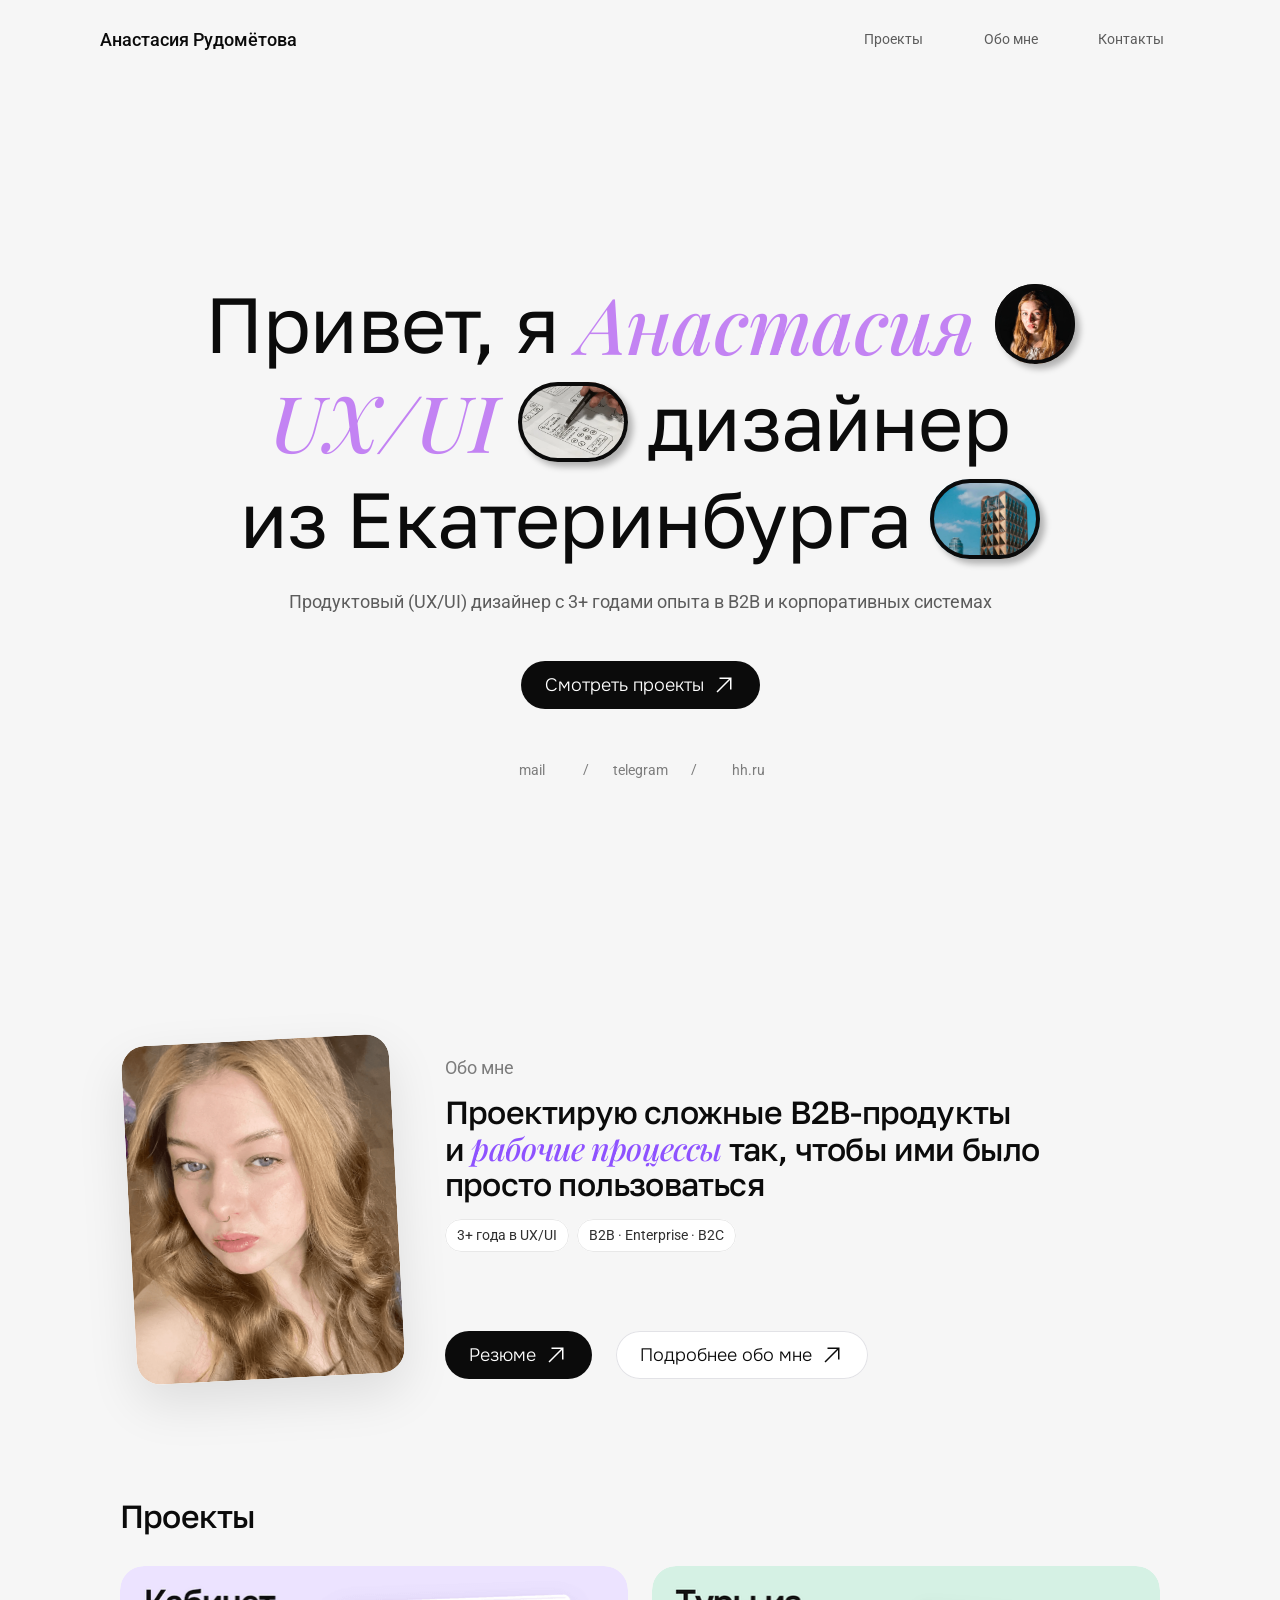
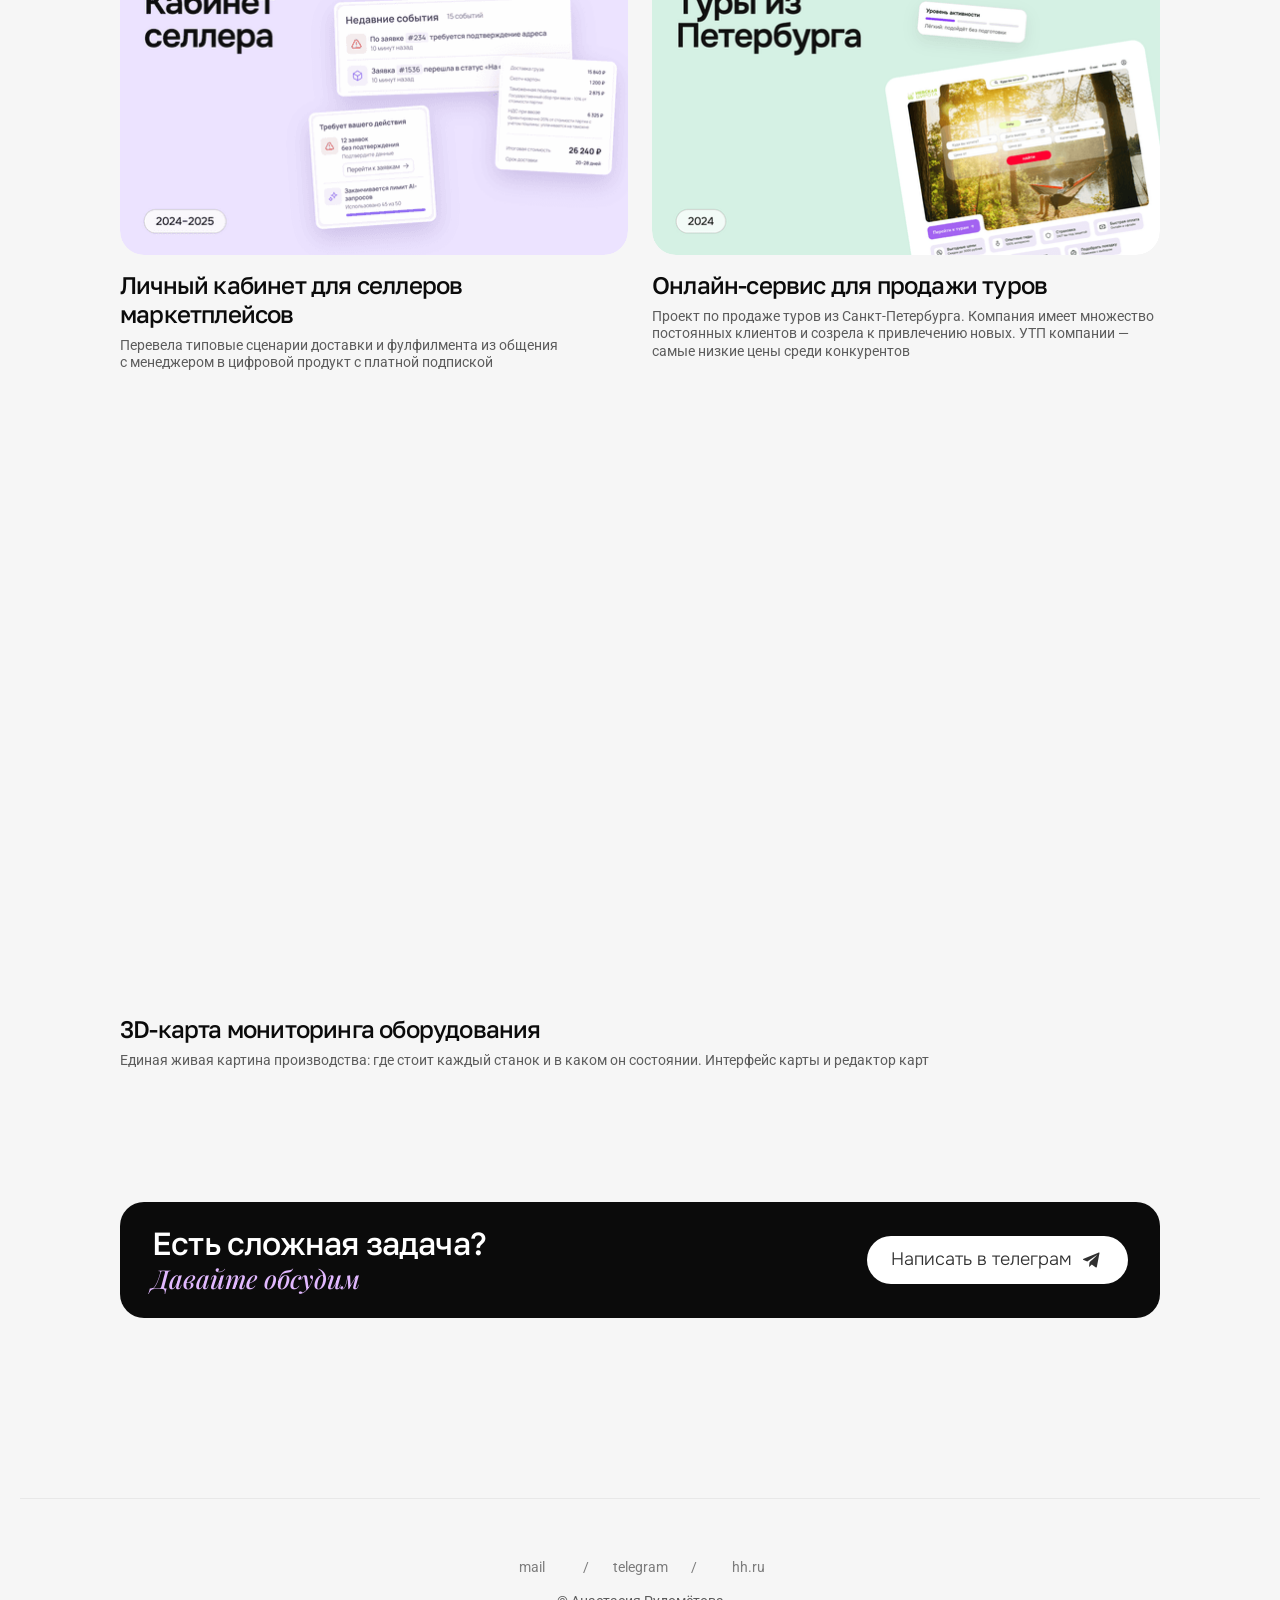
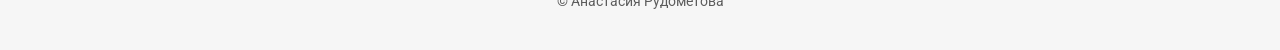
==== commit 44e29834: "Релиз: только Яндекс Метрика, бонус-кейс временно убран из ветки Co-Authored-By: Claude Opus 5.5 <no" ====
--- a/index.html
+++ b/index.html
@@ -164,7 +164,7 @@
 	</script>
 <meta content="max-image-preview:large" name="robots"/><style data-site-breakpoint-css="">@media(min-width: 1440px){.hidden-72rtr7{display:none!important}}@media(min-width: 1200px) and (max-width: 1439.98px){.hidden-1vxwarc{display:none!important}}@media(min-width: 810px) and (max-width: 1199.98px){.hidden-1tfpqet{display:none!important}}@media(max-width: 809.98px){.hidden-a9um1k{display:none!important}}@media(min-width: 1440px){.hidden-1xy0toq{display:none!important}}@media(min-width: 1200px) and (max-width: 1439.98px){.hidden-152glpt{display:none!important}}@media(min-width: 810px) and (max-width: 1199.98px){.hidden-1mdj16h{display:none!important}}@media(max-width: 809.98px){.hidden-71cz7w{display:none!important}}</style><style data-site-components="site-lib-cursors-host site-2I9Iv PropertyOverrides site-d1bxR site-lib-combinedCSSRules site-xv9gG site-1vNZG site-8s2c9 site-svRbB site-UT5PH site-O3T2G site-h6Rxh site-xUfRi site-LRD21" data-site-css-ssr-minified="">html,body,#main{box-sizing:border-box;margin:0;padding:0}:root{-webkit-font-smoothing:antialiased;-moz-osx-font-smoothing:grayscale}*{box-sizing:border-box;-webkit-font-smoothing:inherit}h1,h2,h3,h4,h5,h6,p,figure{margin:0}body,input,textarea,select,button{font-family:sans-serif;font-size:12px}body{--token-597da178-2e77-4bea-8eb7-f12f5010f083:#c383f3;--token-c40000ae-904f-4928-80cb-4b854d70c0b4:#000;--token-2b9e9f96-0c35-4795-b915-59e721620b20:#7c7c7c;--token-028a1df2-9373-4cb0-8cc7-a6b1512a0cab:#f6f6f6;--token-790325e6-a4e0-4195-a182-d715595749b3:#00aaff80;--token-8d589923-b843-4a88-886d-50bf1e3f9a40:#0b0b0b;--token-21c2ef3c-f6a4-4ada-af40-ed071854e915:#e8e8e8;--token-c6d9d641-5b9c-4baf-85bf-3ecf83f1b8ed:#fff;--token-31bf6bfa-a083-41c5-b025-2cdc040f92d8:#f6f6f6;--token-a91b8625-a397-4ffa-aebf-00fd1ff18ca9:#fff;--token-fa39f602-c1df-41e0-abf1-78c1c63a645f:#5c5c5c;--token-f6d4c585-ff89-4182-b607-9d5da8c1ebc4:#fff;--token-aff6908e-9a16-4456-928d-df3b4ad1fc61:#eed8ff;--token-4059a8c3-0701-4ba5-9dab-781874a53501:#e1b8ff;--token-95384be9-283e-48f3-8c7a-61d7069ebf1c:#8e52ff;--token-ddbab71c-331e-414f-ba86-1d262e729217:#000;--token-4caef65f-d325-4cd6-9353-617bd3de467a:#ebebeb;--token-342ee82f-0eae-4ad0-a3f2-7aa809c93e85:#c383f3;--token-bfe0ac6f-e097-48f7-a2bd-ebc6d586f42a:#0006;--token-99e9f4a8-a01c-4d09-ad21-032d659b5108:#303030}@media (prefers-color-scheme:dark){body{--token-a91b8625-a397-4ffa-aebf-00fd1ff18ca9:#121212;--token-f6d4c585-ff89-4182-b607-9d5da8c1ebc4:#000}}@supports (z-index:calc(infinity)){#__site-badge-container{--infinity:infinity}}#__site-badge-container{pointer-events:none;width:100%;z-index:calc(var(--infinity,2147480000));justify-content:flex-end;padding:20px;display:flex;position:fixed;bottom:0}@supports (background:-webkit-named-image(i)) and (not (grid-template-rows:subgrid)){body{--site-will-change-override:transform}}@supports (background:-webkit-named-image(i)) and (not (position-area:top right)){body{--site-will-change-filter-override:filter}}[data-site-component-type=Text] div div span,[data-site-component-type=Text] a div span,[data-site-component-type=Text] span span span,[data-site-component-type=Text] p span span,[data-site-component-type=Text] h1 span span,[data-site-component-type=Text] h2 span span,[data-site-component-type=Text] h3 span span,[data-site-component-type=Text] h4 span span,[data-site-component-type=Text] h5 span span,[data-site-component-type=Text] h6 span span,[data-site-component-type=Text] a{font-family:var(--font-family);font-style:var(--font-style);font-weight:min(calc(var(--site-font-weight-increase,0) + var(--font-weight,400)), 900);color:var(--text-color);letter-spacing:var(--letter-spacing);font-size:var(--font-size);text-transform:var(--text-transform);--text-decoration:var(--site-text-decoration-style,solid) var(--site-text-decoration,none) var(--site-text-decoration-color,currentcolor) var(--site-text-decoration-thickness,auto);--text-decoration-skip-ink:var(--site-text-decoration-skip-ink);--text-underline-offset:var(--site-text-decoration-offset);line-height:var(--line-height);--font-family:var(--site-font-family);--font-style:var(--site-font-style);--font-weight:var(--site-font-weight);--text-color:var(--site-text-color);--letter-spacing:var(--site-letter-spacing);--font-size:var(--site-font-size);--text-transform:var(--site-text-transform);--line-height:var(--site-line-height)}@supports not (color:color(display-p3 1 1 1)){p.site-text,div.site-text,h1.site-text,h2.site-text,h3.site-text,h4.site-text,h5.site-text,h6.site-text,li.site-text,ol.site-text,ul.site-text,span.site-text:not([data-text-fill]){color:var(--site-blockquote-text-color-rgb,var(--site-blockquote-text-color,var(--site-text-color-rgb,var(--site-text-color,#000))));-webkit-text-stroke-color:var(--site-text-stroke-color-rgb,var(--site-text-stroke-color,initial))}mark.site-text{background-color:var(--site-blockquote-text-background-color-rgb,var(--site-blockquote-text-background-color,var(--site-text-background-color-rgb,var(--site-text-background-color,initial))))}}@supports not (color:color(display-p3 1 1 1)){code.site-text,code.site-text span.site-text:not([data-text-fill]){color:var(--site-blockquote-text-color-rgb,var(--site-blockquote-text-color,var(--site-code-text-color-rgb,var(--site-code-text-color,var(--site-text-color-rgb,var(--site-text-color,#000))))))}}@supports not (color:color(display-p3 1 1 1)){a.site-text,span.site-text[data-nested-link]{color:var(--site-link-text-color-rgb,var(--site-link-text-color,var(--site-blockquote-text-color-rgb,var(--site-blockquote-text-color,var(--site-text-color-rgb,var(--site-text-color,#000))))));background-color:var(--site-link-text-background-color-rgb,var(--site-link-text-background-color,initial));-webkit-text-decoration-color:var(--site-link-text-decoration-color-rgb,var(--site-link-text-decoration-color,var(--site-text-decoration-color-rgb,var(--site-text-decoration-color,currentcolor))));text-decoration-color:var(--site-link-text-decoration-color-rgb,var(--site-link-text-decoration-color,var(--site-text-decoration-color-rgb,var(--site-text-decoration-color,currentcolor))))}}@supports not (color:color(display-p3 1 1 1)){code.site-text a.site-text,code.site-text a.site-text span.site-text:not([data-text-fill]),code.site-text span.site-text[data-nested-link],code.site-text span.site-text[data-nested-link] span.site-text:not([data-text-fill]){color:var(--site-link-text-color-rgb,var(--site-link-text-color,var(--site-blockquote-text-color-rgb,var(--site-blockquote-text-color,var(--site-code-text-color-rgb,var(--site-code-text-color,var(--site-text-color-rgb,var(--site-text-color,#000))))))))}}@supports not (color:color(display-p3 1 1 1)){a.site-text:hover,span.site-text[data-nested-link]:hover{color:var(--site-link-hover-text-color-rgb,var(--site-link-hover-text-color,var(--site-link-text-color-rgb,var(--site-link-text-color,var(--site-blockquote-text-color-rgb,var(--site-blockquote-text-color,var(--site-text-color-rgb,var(--site-text-color,#000))))))));background-color:var(--site-link-hover-text-background-color-rgb,var(--site-link-hover-text-background-color,var(--site-link-text-background-color-rgb,var(--site-link-text-background-color,var(--site-text-background-color-rgb,var(--site-text-background-color,initial))))));-webkit-text-decoration-color:var(--site-link-hover-text-decoration-color-rgb,var(--site-link-hover-text-decoration-color,var(--site-link-text-decoration-color-rgb,var(--site-link-text-decoration-color,var(--site-text-decoration-color-rgb,var(--site-text-decoration-color,currentcolor))))));text-decoration-color:var(--site-link-hover-text-decoration-color-rgb,var(--site-link-hover-text-decoration-color,var(--site-link-text-decoration-color-rgb,var(--site-link-text-decoration-color,var(--site-text-decoration-color-rgb,var(--site-text-decoration-color,currentcolor))))))}}@supports not (color:color(display-p3 1 1 1)){code.site-text a.site-text:hover,code.site-text span.site-text[data-nested-link]:hover{color:var(--site-link-hover-text-color-rgb,var(--site-link-hover-text-color,var(--site-link-text-color-rgb,var(--site-link-text-color,var(--site-blockquote-text-color-rgb,var(--site-blockquote-text-color,var(--site-code-text-color-rgb,var(--site-code-text-color,var(--site-text-color-rgb,var(--site-text-color,#000))))))))))}}@supports not (color:color(display-p3 1 1 1)){a.site-text[data-site-page-link-current],span.site-text[data-site-page-link-current]{color:var(--site-link-current-text-color-rgb,var(--site-link-current-text-color,var(--site-link-text-color-rgb,var(--site-link-text-color,var(--site-text-color-rgb,var(--site-text-color,#000))))));background-color:var(--site-link-current-text-background-color-rgb,var(--site-link-current-text-background-color,var(--site-link-text-background-color-rgb,var(--site-link-text-background-color,var(--site-text-background-color-rgb,var(--site-text-background-color,initial))))));-webkit-text-decoration-color:var(--site-link-current-text-decoration-color-rgb,var(--site-link-current-text-decoration-color,var(--site-link-text-decoration-color-rgb,var(--site-link-text-decoration-color,var(--site-text-decoration-color-rgb,var(--site-text-decoration-color,currentcolor))))));text-decoration-color:var(--site-link-current-text-decoration-color-rgb,var(--site-link-current-text-decoration-color,var(--site-link-text-decoration-color-rgb,var(--site-link-text-decoration-color,var(--site-text-decoration-color-rgb,var(--site-text-decoration-color,currentcolor))))))}}@supports not (color:color(display-p3 1 1 1)){code.site-text a.site-text[data-site-page-link-current],code.site-text a.site-text[data-site-page-link-current] span.site-text:not([data-text-fill]),code.site-text span.site-text[data-site-page-link-current],code.site-text span.site-text[data-site-page-link-current] span.site-text:not([data-text-fill]){color:var(--site-link-current-text-color-rgb,var(--site-link-current-text-color,var(--site-link-text-color-rgb,var(--site-link-text-color,var(--site-code-text-color-rgb,var(--site-code-text-color,var(--site-text-color-rgb,var(--site-text-color,#000))))))));background-color:var(--site-link-current-text-background-color-rgb,var(--site-link-current-text-background-color,var(--site-link-text-background-color-rgb,var(--site-link-text-background-color,var(--site-text-background-color-rgb,var(--site-text-background-color,initial))))))}}@supports not (color:color(display-p3 1 1 1)){a.site-text[data-site-page-link-current]:hover,span.site-text[data-site-page-link-current]:hover{color:var(--site-link-hover-text-color-rgb,var(--site-link-hover-text-color,var(--site-link-current-text-color-rgb,var(--site-link-current-text-color,var(--site-link-text-color-rgb,var(--site-link-text-color,var(--site-code-text-color-rgb,var(--site-code-text-color,var(--site-text-color-rgb,var(--site-text-color,#000))))))))));background-color:var(--site-link-hover-text-background-color-rgb,var(--site-link-hover-text-background-color,var(--site-link-current-text-background-color-rgb,var(--site-link-current-text-background-color,var(--site-link-text-background-color-rgb,var(--site-link-text-background-color,initial))))));-webkit-text-decoration-color:var(--site-link-hover-text-decoration-color-rgb,var(--site-link-hover-text-decoration-color,var(--site-link-current-text-decoration-color-rgb,var(--site-link-current-text-decoration-color,var(--site-link-text-decoration-color-rgb,var(--site-link-text-decoration-color,var(--site-text-decoration-color-rgb,var(--site-text-decoration-color,currentcolor))))))));text-decoration-color:var(--site-link-hover-text-decoration-color-rgb,var(--site-link-hover-text-decoration-color,var(--site-link-current-text-decoration-color-rgb,var(--site-link-current-text-decoration-color,var(--site-link-text-decoration-color-rgb,var(--site-link-text-decoration-color,var(--site-text-decoration-color-rgb,var(--site-text-decoration-color,currentcolor))))))))}}@supports not (color:color(display-p3 1 1 1)){code.site-text a.site-text[data-site-page-link-current]:hover,code.site-text a.site-text[data-site-page-link-current]:hover span.site-text:not([data-text-fill]),code.site-text span.site-text[data-site-page-link-current]:hover,code.site-text span.site-text[data-site-page-link-current]:hover span.site-text:not([data-text-fill]){color:var(--site-link-hover-text-color-rgb,var(--site-link-hover-text-color,var(--site-link-current-text-color-rgb,var(--site-link-current-text-color,var(--site-link-text-color-rgb,var(--site-link-text-color,var(--site-code-text-color-rgb,var(--site-code-text-color,var(--site-text-color-rgb,var(--site-text-color,#000))))))))));background-color:var(--site-link-hover-text-background-color-rgb,var(--site-link-hover-text-background-color,var(--site-link-current-text-background-color-rgb,var(--site-link-current-text-background-color,var(--site-link-text-background-color-rgb,var(--site-link-text-background-color,initial))))))}}[data-site-component-type=Stack]:not([data-site-generated])>*,[data-site-component-type=Stack]:not([data-site-generated])>[data-site-component-type],NavigationContainer [data-site-component-type=NavigationContainer]>*,[data-site-component-type=NavigationContainer]>[data-site-component-type]{position:relative}@supports not (overflow:clip){:root{--overflow-clip-fallback:hidden}}@supports (background:-webkit-named-image(i)) and (not (contain-intrinsic-size:inherit)){div.site-text,p.site-text,h1.site-text,h2.site-text,h3.site-text,h4.site-text,h5.site-text,h6.site-text,ol.site-text,ul.site-text,li.site-text,blockquote.site-text,.site-text.site-image{display:var(--text-truncation-display-inline-for-safari-16,revert)}div.site-text:after,p.site-text:after,h1.site-text:after,h2.site-text:after,h3.site-text:after,h4.site-text:after,h5.site-text:after,h6.site-text:after,ol.site-text:after,ul.site-text:after,li.site-text:after,blockquote.site-text:after,.site-text.site-image:after{content:var(--text-truncation-line-break-for-safari-16);white-space:pre}.site-text.site-text-module,.site-text.site-table-wrapper{display:var(--text-truncation-display-none-for-safari-16,revert)}p.site-text[data-text-fill]{display:var(--text-truncation-display-inline-for-safari-16,inline-block)}}@supports (corner-shape:superellipse(2)){:root{--one-if-corner-shape-supported:1}}.site-cursor-none,.site-cursor-none *{cursor:none!important}.site-pointer-events-none,.site-pointer-events-none *{pointer-events:none!important}.site-2I9Iv.site-34n5a4,.site-2I9Iv .site-34n5a4{display:block}.site-2I9Iv.site-1xy0toq{background-color:var(--token-028a1df2-9373-4cb0-8cc7-a6b1512a0cab,#f6f6f6);height:min-content;overflow:var(--overflow-clip-fallback,clip);flex-flow:column;place-content:center flex-start;align-items:center;gap:0;width:100%;padding:0;display:flex;position:relative}.site-2I9Iv .site-1lwwkeh-container{z-index:5;flex:none;order:-1000;width:100%;height:80px;position:sticky;top:0}.site-2I9Iv .site-1xf7zzi{margin:0;background:0 0;flex-grow:1;width:0;height:0;margin-bottom:0;position:relative}.site-2I9Iv .site-hewisq-container{flex:none;order:1002;width:100%;height:auto;position:relative}[data-layout-template=true]>#overlay{margin-bottom:0}@media (max-width:809.98px){.site-2I9Iv .site-1lwwkeh-container{height:auto}}.ssr-variant{display:contents}.site-d1bxR.site-gsyv0j,.site-d1bxR .site-gsyv0j{display:block}.site-d1bxR.site-1szppxb{height:min-content;overflow:var(--overflow-clip-fallback,clip);flex-flow:row;place-content:center flex-start;align-items:center;gap:24px;width:1440px;padding:16px 100px;display:flex;position:relative}.site-d1bxR .site-1pyq3at{flex-flow:column;flex:1 0 0;place-content:center;align-items:center;gap:10px;width:1px;height:min-content;padding:0;display:flex;position:relative;overflow:visible}.site-d1bxR .site-1i1yfd3{--site-text-wrap-override:none;flex:none;width:100%;height:auto;position:relative}.site-d1bxR .site-hxk6a0{height:44px;overflow:var(--overflow-clip-fallback,clip);flex-flow:row;flex:none;place-content:center;align-items:center;gap:8px;width:min-content;padding:16px;display:flex;position:relative}.site-d1bxR .site-1frvsfp,.site-d1bxR .site-dxfufi,.site-d1bxR .site-cwbpfn,.site-d1bxR .site-uf0llp{white-space:pre;flex:none;width:auto;height:auto;position:relative}.site-d1bxR .site-svivnv{flex:none;width:16px;height:auto;position:relative}.site-d1bxR .site-y4q7z5{flex-flow:row;flex:none;place-content:center;align-items:center;gap:24px;width:min-content;height:min-content;padding:0;display:flex;position:relative;overflow:visible}.site-d1bxR .site-1o33ky3,.site-d1bxR .site-scwv1f{height:48px;overflow:var(--overflow-clip-fallback,clip);flex-flow:row;flex:none;place-content:center;align-items:center;gap:10px;width:min-content;padding:16px;text-decoration:none;display:flex;position:relative}.site-d1bxR .site-loc95v{height:48px;overflow:var(--overflow-clip-fallback,clip);flex-flow:row;flex:none;place-content:center;align-items:center;gap:10px;width:95px;padding:16px;text-decoration:none;display:flex;position:relative}.site-d1bxR.site-v-88a224.site-1szppxb{flex-direction:column;justify-content:center;gap:0;width:390px;padding:8px 24px;overflow:visible}.site-d1bxR.site-v-88a224 .site-1pyq3at,.site-d1bxR.site-v-ng3oqs .site-1pyq3at{flex-direction:row;flex:none;width:100%}.site-d1bxR.site-v-88a224 .site-1i1yfd3,.site-d1bxR.site-v-ng3oqs .site-1i1yfd3{flex:1 0 0;width:1px}.site-d1bxR.site-v-88a224 .site-hxk6a0,.site-d1bxR.site-v-ng3oqs .site-hxk6a0{cursor:pointer}.site-d1bxR.site-v-ng3oqs.site-1szppxb{flex-direction:column;gap:8px;width:390px;height:240px;padding:8px 24px;overflow:visible}.site-d1bxR.site-v-ng3oqs .site-y4q7z5{flex-direction:column;gap:0;width:100%;height:168px}.site-d1bxR.site-v-ng3oqs .site-1o33ky3,.site-d1bxR.site-v-ng3oqs .site-loc95v,.site-d1bxR.site-v-ng3oqs .site-scwv1f{cursor:pointer;width:100%;height:56px}.site-BHFnZ .site-styles-preset-49mfue:not(.rich-text-wrapper),.site-BHFnZ .site-styles-preset-49mfue.rich-text-wrapper p{--site-font-family:"Roboto", "Roboto Placeholder", sans-serif;--site-font-family-bold:"Roboto", "Roboto Placeholder", sans-serif;--site-font-family-bold-italic:"Roboto", "Roboto Placeholder", sans-serif;--site-font-family-italic:"Roboto", "Roboto Placeholder", sans-serif;--site-font-open-type-features:"blwf" on, "cv03" on, "cv04" on, "cv09" on, "cv11" on;--site-font-size:18px;--site-font-style:normal;--site-font-style-bold:normal;--site-font-style-bold-italic:italic;--site-font-style-italic:italic;--site-font-variation-axes:normal;--site-font-weight:500;--site-font-weight-bold:700;--site-font-weight-bold-italic:600;--site-font-weight-italic:500;--site-letter-spacing:0em;--site-line-height:1.3em;--site-paragraph-spacing:20px;--site-text-alignment:left;--site-text-color:var(--token-8d589923-b843-4a88-886d-50bf1e3f9a40,#0b0b0b);--site-text-decoration:none;--site-text-stroke-color:initial;--site-text-stroke-width:initial;--site-text-transform:none;--site-text-wrap:balance}@media (max-width:1439px) and (min-width:1200px){.site-BHFnZ .site-styles-preset-49mfue:not(.rich-text-wrapper),.site-BHFnZ .site-styles-preset-49mfue.rich-text-wrapper p{--site-font-family:"Roboto", "Roboto Placeholder", sans-serif;--site-font-family-bold:"Roboto", "Roboto Placeholder", sans-serif;--site-font-family-bold-italic:"Roboto", "Roboto Placeholder", sans-serif;--site-font-family-italic:"Roboto", "Roboto Placeholder", sans-serif;--site-font-open-type-features:"blwf" on, "cv03" on, "cv04" on, "cv09" on, "cv11" on;--site-font-size:18px;--site-font-style:normal;--site-font-style-bold:normal;--site-font-style-bold-italic:italic;--site-font-style-italic:italic;--site-font-variation-axes:normal;--site-font-weight:500;--site-font-weight-bold:700;--site-font-weight-bold-italic:600;--site-font-weight-italic:500;--site-letter-spacing:0em;--site-line-height:1.3em;--site-paragraph-spacing:20px;--site-text-alignment:left;--site-text-color:var(--token-8d589923-b843-4a88-886d-50bf1e3f9a40,#0b0b0b);--site-text-decoration:none;--site-text-stroke-color:initial;--site-text-stroke-width:initial;--site-text-transform:none;--site-text-wrap:balance}}@media (max-width:1199px) and (min-width:810px){.site-BHFnZ .site-styles-preset-49mfue:not(.rich-text-wrapper),.site-BHFnZ .site-styles-preset-49mfue.rich-text-wrapper p{--site-font-family:"Roboto", "Roboto Placeholder", sans-serif;--site-font-family-bold:"Roboto", "Roboto Placeholder", sans-serif;--site-font-family-bold-italic:"Roboto", "Roboto Placeholder", sans-serif;--site-font-family-italic:"Roboto", "Roboto Placeholder", sans-serif;--site-font-open-type-features:"blwf" on, "cv03" on, "cv04" on, "cv09" on, "cv11" on;--site-font-size:18px;--site-font-style:normal;--site-font-style-bold:normal;--site-font-style-bold-italic:italic;--site-font-style-italic:italic;--site-font-variation-axes:normal;--site-font-weight:500;--site-font-weight-bold:700;--site-font-weight-bold-italic:600;--site-font-weight-italic:500;--site-letter-spacing:0em;--site-line-height:1.3em;--site-paragraph-spacing:20px;--site-text-alignment:left;--site-text-color:var(--token-8d589923-b843-4a88-886d-50bf1e3f9a40,#0b0b0b);--site-text-decoration:none;--site-text-stroke-color:initial;--site-text-stroke-width:initial;--site-text-transform:none;--site-text-wrap:balance}}@media (max-width:809px) and (min-width:0){.site-BHFnZ .site-styles-preset-49mfue:not(.rich-text-wrapper),.site-BHFnZ .site-styles-preset-49mfue.rich-text-wrapper p{--site-font-family:"Roboto", "Roboto Placeholder", sans-serif;--site-font-family-bold:"Roboto", "Roboto Placeholder", sans-serif;--site-font-family-bold-italic:"Roboto", "Roboto Placeholder", sans-serif;--site-font-family-italic:"Roboto", "Roboto Placeholder", sans-serif;--site-font-open-type-features:"blwf" on, "cv03" on, "cv04" on, "cv09" on, "cv11" on;--site-font-size:18px;--site-font-style:normal;--site-font-style-bold:normal;--site-font-style-bold-italic:italic;--site-font-style-italic:italic;--site-font-variation-axes:normal;--site-font-weight:500;--site-font-weight-bold:700;--site-font-weight-bold-italic:600;--site-font-weight-italic:500;--site-letter-spacing:0em;--site-line-height:1.3em;--site-paragraph-spacing:20px;--site-text-alignment:left;--site-text-color:var(--token-8d589923-b843-4a88-886d-50bf1e3f9a40,#0b0b0b);--site-text-decoration:none;--site-text-stroke-color:initial;--site-text-stroke-width:initial;--site-text-transform:none;--site-text-wrap:balance}}.site-0TUMA .site-styles-preset-4r5mbc:not(.rich-text-wrapper),.site-0TUMA .site-styles-preset-4r5mbc.rich-text-wrapper a{--site-link-hover-text-color:var(--token-597da178-2e77-4bea-8eb7-f12f5010f083,#c383f3);--site-link-text-color:var(--token-8d589923-b843-4a88-886d-50bf1e3f9a40,#0b0b0b)}@media (max-width:1439px) and (min-width:1200px){.site-0XeJw .site-styles-preset-f5msev:not(.rich-text-wrapper),.site-0XeJw .site-styles-preset-f5msev.rich-text-wrapper p{--site-font-family:"Roboto", "Roboto Placeholder", sans-serif;--site-font-family-bold:"Roboto", "Roboto Placeholder", sans-serif;--site-font-family-bold-italic:"Roboto", "Roboto Placeholder", sans-serif;--site-font-family-italic:"Roboto", "Roboto Placeholder", sans-serif;--site-font-open-type-features:"blwf" on, "cv03" on, "cv04" on, "cv09" on, "cv11" on;--site-font-size:14px;--site-font-style:normal;--site-font-style-bold:normal;--site-font-style-bold-italic:italic;--site-font-style-italic:italic;--site-font-variation-axes:normal;--site-font-weight:400;--site-font-weight-bold:700;--site-font-weight-bold-italic:700;--site-font-weight-italic:400;--site-letter-spacing:0em;--site-line-height:1.25em;--site-paragraph-spacing:20px;--site-text-alignment:start;--site-text-color:var(--token-8d589923-b843-4a88-886d-50bf1e3f9a40,#0b0b0b);--site-text-decoration:none;--site-text-stroke-color:initial;--site-text-stroke-width:initial;--site-text-transform:none}}@media (max-width:1199px) and (min-width:810px){.site-0XeJw .site-styles-preset-f5msev:not(.rich-text-wrapper),.site-0XeJw .site-styles-preset-f5msev.rich-text-wrapper p{--site-font-family:"Roboto", "Roboto Placeholder", sans-serif;--site-font-family-bold:"Roboto", "Roboto Placeholder", sans-serif;--site-font-family-bold-italic:"Roboto", "Roboto Placeholder", sans-serif;--site-font-family-italic:"Roboto", "Roboto Placeholder", sans-serif;--site-font-open-type-features:"blwf" on, "cv03" on, "cv04" on, "cv09" on, "cv11" on;--site-font-size:14px;--site-font-style:normal;--site-font-style-bold:normal;--site-font-style-bold-italic:italic;--site-font-style-italic:italic;--site-font-variation-axes:normal;--site-font-weight:400;--site-font-weight-bold:700;--site-font-weight-bold-italic:700;--site-font-weight-italic:400;--site-letter-spacing:0em;--site-line-height:1.25em;--site-paragraph-spacing:20px;--site-text-alignment:start;--site-text-color:var(--token-8d589923-b843-4a88-886d-50bf1e3f9a40,#0b0b0b);--site-text-decoration:none;--site-text-stroke-color:initial;--site-text-stroke-width:initial;--site-text-transform:none}}@media (max-width:809px) and (min-width:0){.site-0XeJw .site-styles-preset-f5msev:not(.rich-text-wrapper),.site-0XeJw .site-styles-preset-f5msev.rich-text-wrapper p{--site-font-family:"Roboto", "Roboto Placeholder", sans-serif;--site-font-family-bold:"Roboto", "Roboto Placeholder", sans-serif;--site-font-family-bold-italic:"Roboto", "Roboto Placeholder", sans-serif;--site-font-family-italic:"Roboto", "Roboto Placeholder", sans-serif;--site-font-open-type-features:"blwf" on, "cv03" on, "cv04" on, "cv09" on, "cv11" on;--site-font-size:12px;--site-font-style:normal;--site-font-style-bold:normal;--site-font-style-bold-italic:italic;--site-font-style-italic:italic;--site-font-variation-axes:normal;--site-font-weight:400;--site-font-weight-bold:700;--site-font-weight-bold-italic:700;--site-font-weight-italic:400;--site-letter-spacing:0em;--site-line-height:1.25em;--site-paragraph-spacing:20px;--site-text-alignment:start;--site-text-color:var(--token-8d589923-b843-4a88-886d-50bf1e3f9a40,#0b0b0b);--site-text-decoration:none;--site-text-stroke-color:initial;--site-text-stroke-width:initial;--site-text-transform:none}}@media (max-width:1439px) and (min-width:1200px){.site-zEcEc .site-styles-preset-z6aizh:not(.rich-text-wrapper),.site-zEcEc .site-styles-preset-z6aizh.rich-text-wrapper p{--site-font-family:"Roboto", "Roboto Placeholder", sans-serif;--site-font-family-bold:"Roboto", "Roboto Placeholder", sans-serif;--site-font-family-bold-italic:"Roboto", "Roboto Placeholder", sans-serif;--site-font-family-italic:"Roboto", "Roboto Placeholder", sans-serif;--site-font-open-type-features:normal;--site-font-size:18px;--site-font-style:normal;--site-font-style-bold:normal;--site-font-style-bold-italic:italic;--site-font-style-italic:italic;--site-font-variation-axes:normal;--site-font-weight:400;--site-font-weight-bold:700;--site-font-weight-bold-italic:700;--site-font-weight-italic:400;--site-letter-spacing:0em;--site-line-height:1.3em;--site-paragraph-spacing:20px;--site-text-alignment:left;--site-text-color:#050505;--site-text-decoration:none;--site-text-stroke-color:initial;--site-text-stroke-width:initial;--site-text-transform:none;--site-text-wrap:balance}}@media (max-width:1199px) and (min-width:810px){.site-zEcEc .site-styles-preset-z6aizh:not(.rich-text-wrapper),.site-zEcEc .site-styles-preset-z6aizh.rich-text-wrapper p{--site-font-family:"Roboto", "Roboto Placeholder", sans-serif;--site-font-family-bold:"Roboto", "Roboto Placeholder", sans-serif;--site-font-family-bold-italic:"Roboto", "Roboto Placeholder", sans-serif;--site-font-family-italic:"Roboto", "Roboto Placeholder", sans-serif;--site-font-open-type-features:normal;--site-font-size:18px;--site-font-style:normal;--site-font-style-bold:normal;--site-font-style-bold-italic:italic;--site-font-style-italic:italic;--site-font-variation-axes:normal;--site-font-weight:400;--site-font-weight-bold:700;--site-font-weight-bold-italic:700;--site-font-weight-italic:400;--site-letter-spacing:0em;--site-line-height:1.3em;--site-paragraph-spacing:20px;--site-text-alignment:left;--site-text-color:#050505;--site-text-decoration:none;--site-text-stroke-color:initial;--site-text-stroke-width:initial;--site-text-transform:none;--site-text-wrap:balance}}@media (max-width:809px) and (min-width:0){.site-zEcEc .site-styles-preset-z6aizh:not(.rich-text-wrapper),.site-zEcEc .site-styles-preset-z6aizh.rich-text-wrapper p{--site-font-family:"Roboto", "Roboto Placeholder", sans-serif;--site-font-family-bold:"Roboto", "Roboto Placeholder", sans-serif;--site-font-family-bold-italic:"Roboto", "Roboto Placeholder", sans-serif;--site-font-family-italic:"Roboto", "Roboto Placeholder", sans-serif;--site-font-open-type-features:normal;--site-font-size:18px;--site-font-style:normal;--site-font-style-bold:normal;--site-font-style-bold-italic:italic;--site-font-style-italic:italic;--site-font-variation-axes:normal;--site-font-weight:400;--site-font-weight-bold:700;--site-font-weight-bold-italic:700;--site-font-weight-italic:400;--site-letter-spacing:0em;--site-line-height:1.3em;--site-paragraph-spacing:20px;--site-text-alignment:left;--site-text-color:#050505;--site-text-decoration:none;--site-text-stroke-color:initial;--site-text-stroke-width:initial;--site-text-transform:none;--site-text-wrap:balance}}body{--site-will-change-override:none}@supports (background:-webkit-named-image(i)) and (not (grid-template-rows:subgrid)){body{--site-will-change-override:transform}}body{--site-will-change-filter-override:none}@supports (background:-webkit-named-image(i)) and (not (position-area:top right)){body{--site-will-change-filter-override:filter}}[data-site-component-type]{position:absolute}[data-site-component-type=Text]{cursor:inherit}[data-site-component-text-autosized] *{white-space:pre}[data-site-component-type=Text]>*{text-align:var(--site-text-alignment,start)}[data-site-component-type=Text] span span,[data-site-component-type=Text] p span,[data-site-component-type=Text] h1 span,[data-site-component-type=Text] h2 span,[data-site-component-type=Text] h3 span,[data-site-component-type=Text] h4 span,[data-site-component-type=Text] h5 span,[data-site-component-type=Text] h6 span{display:block}[data-site-component-type=Text] span span span,[data-site-component-type=Text] p span span,[data-site-component-type=Text] h1 span span,[data-site-component-type=Text] h2 span span,[data-site-component-type=Text] h3 span span,[data-site-component-type=Text] h4 span span,[data-site-component-type=Text] h5 span span,[data-site-component-type=Text] h6 span span{display:unset}[data-site-component-type=Text] div div span,[data-site-component-type=Text] a div span,[data-site-component-type=Text] span span span,[data-site-component-type=Text] p span span,[data-site-component-type=Text] h1 span span,[data-site-component-type=Text] h2 span span,[data-site-component-type=Text] h3 span span,[data-site-component-type=Text] h4 span span,[data-site-component-type=Text] h5 span span,[data-site-component-type=Text] h6 span span,[data-site-component-type=Text] a{font-family:var(--font-family);font-style:var(--font-style);font-weight:min(calc(var(--site-font-weight-increase,0) + var(--font-weight,400)), 900);color:var(--text-color);letter-spacing:var(--letter-spacing);font-size:var(--font-size);text-transform:var(--text-transform);--text-decoration:var(--site-text-decoration-style,solid) var(--site-text-decoration,none) var(--site-text-decoration-color,currentcolor) var(--site-text-decoration-thickness,auto);--text-decoration-skip-ink:var(--site-text-decoration-skip-ink);--text-underline-offset:var(--site-text-decoration-offset);line-height:var(--line-height);--font-family:var(--site-font-family);--font-style:var(--site-font-style);--font-weight:var(--site-font-weight);--text-color:var(--site-text-color);--letter-spacing:var(--site-letter-spacing);--font-size:var(--site-font-size);--text-transform:var(--site-text-transform);--line-height:var(--site-line-height)}[data-site-component-type=Text] a,[data-site-component-type=Text] a div span,[data-site-component-type=Text] a span span span,[data-site-component-type=Text] a p span span,[data-site-component-type=Text] a h1 span span,[data-site-component-type=Text] a h2 span span,[data-site-component-type=Text] a h3 span span,[data-site-component-type=Text] a h4 span span,[data-site-component-type=Text] a h5 span span,[data-site-component-type=Text] a h6 span span{--font-family:var(--site-link-font-family,var(--site-font-family));--font-style:var(--site-link-font-style,var(--site-font-style));--font-weight:var(--site-link-font-weight,var(--site-font-weight));--text-color:var(--site-link-text-color,var(--site-text-color));--font-size:var(--site-link-font-size,var(--site-font-size));--text-transform:var(--site-link-text-transform,var(--site-text-transform));--text-decoration:var(--site-link-text-decoration-style,var(--site-text-decoration-style,solid)) var(--site-link-text-decoration,var(--site-text-decoration,none)) var(--site-link-text-decoration-color,var(--site-text-decoration-color,currentcolor)) var(--site-link-text-decoration-thickness,var(--site-text-decoration-thickness,auto));--text-decoration-skip-ink:var(--site-link-text-decoration-skip-ink,var(--site-text-decoration-skip-ink));--text-underline-offset:var(--site-link-text-decoration-offset,var(--site-text-decoration-offset))}[data-site-component-type=Text] a:hover,[data-site-component-type=Text] a div span:hover,[data-site-component-type=Text] a span span span:hover,[data-site-component-type=Text] a p span span:hover,[data-site-component-type=Text] a h1 span span:hover,[data-site-component-type=Text] a h2 span span:hover,[data-site-component-type=Text] a h3 span span:hover,[data-site-component-type=Text] a h4 span span:hover,[data-site-component-type=Text] a h5 span span:hover,[data-site-component-type=Text] a h6 span span:hover{--font-family:var(--site-link-hover-font-family,var(--site-link-font-family,var(--site-font-family)));--font-style:var(--site-link-hover-font-style,var(--site-link-font-style,var(--site-font-style)));--font-weight:var(--site-link-hover-font-weight,var(--site-link-font-weight,var(--site-font-weight)));--text-color:var(--site-link-hover-text-color,var(--site-link-text-color,var(--site-text-color)));--font-size:var(--site-link-hover-font-size,var(--site-link-font-size,var(--site-font-size)));--text-transform:var(--site-link-hover-text-transform,var(--site-link-text-transform,var(--site-text-transform)));--text-decoration:var(--site-link-hover-text-decoration-style,var(--site-link-text-decoration-style,var(--site-text-decoration-style,solid))) var(--site-link-hover-text-decoration,var(--site-link-text-decoration,var(--site-text-decoration,none))) var(--site-link-hover-text-decoration-color,var(--site-link-text-decoration-color,var(--site-text-decoration-color,currentcolor))) var(--site-link-hover-text-decoration-thickness,var(--site-link-text-decoration-thickness,var(--site-text-decoration-thickness,auto)));--text-decoration-skip-ink:var(--site-link-hover-text-decoration-skip-ink,var(--site-link-text-decoration-skip-ink,var(--site-text-decoration-skip-ink)));--text-underline-offset:var(--site-link-hover-text-decoration-offset,var(--site-link-text-decoration-offset,var(--site-text-decoration-offset)))}[data-site-component-type=Text].isCurrent a,[data-site-component-type=Text].isCurrent a div span,[data-site-component-type=Text].isCurrent a span span span,[data-site-component-type=Text].isCurrent a p span span,[data-site-component-type=Text].isCurrent a h1 span span,[data-site-component-type=Text].isCurrent a h2 span span,[data-site-component-type=Text].isCurrent a h3 span span,[data-site-component-type=Text].isCurrent a h4 span span,[data-site-component-type=Text].isCurrent a h5 span span,[data-site-component-type=Text].isCurrent a h6 span span{--font-family:var(--site-link-current-font-family,var(--site-link-font-family,var(--site-font-family)));--font-style:var(--site-link-current-font-style,var(--site-link-font-style,var(--site-font-style)));--font-weight:var(--site-link-current-font-weight,var(--site-link-font-weight,var(--site-font-weight)));--text-color:var(--site-link-current-text-color,var(--site-link-text-color,var(--site-text-color)));--font-size:var(--site-link-current-font-size,var(--site-link-font-size,var(--site-font-size)));--text-transform:var(--site-link-current-text-transform,var(--site-link-text-transform,var(--site-text-transform)));--text-decoration:var(--site-link-current-text-decoration-style,var(--site-link-text-decoration-style,var(--site-text-decoration-style,solid))) var(--site-link-current-text-decoration,var(--site-link-text-decoration,var(--site-text-decoration,none))) var(--site-link-current-text-decoration-color,var(--site-link-text-decoration-color,var(--site-text-decoration-color,currentcolor))) var(--site-link-current-text-decoration-thickness,var(--site-link-text-decoration-thickness,var(--site-text-decoration-thickness,auto)));--text-decoration-skip-ink:var(--site-link-current-text-decoration-skip-ink,var(--site-link-text-decoration-skip-ink,var(--site-text-decoration-skip-ink)));--text-underline-offset:var(--site-link-current-text-decoration-offset,var(--site-link-text-decoration-offset,var(--site-text-decoration-offset)))}[data-site-component-type=RichTextContainer]{outline:none;flex-direction:column;flex-shrink:0;justify-content:flex-start;display:flex}p.site-text,div.site-text,figure.site-text,h1.site-text,h2.site-text,h3.site-text,h4.site-text,h5.site-text,h6.site-text,ol.site-text,ul.site-text{margin:0;padding:0}p.site-text,div.site-text,h1.site-text,h2.site-text,h3.site-text,h4.site-text,h5.site-text,h6.site-text,li.site-text,ol.site-text,ul.site-text,mark.site-text,span.site-text:not([data-text-fill]){font-family:var(--site-font-family-preview,var(--site-blockquote-font-family,var(--site-font-family,Inter, Inter Placeholder, sans-serif)));font-style:var(--site-font-style-preview,var(--site-blockquote-font-style,var(--site-font-style,normal)));font-weight:var(--site-font-weight-preview,var(--site-blockquote-font-weight,var(--site-font-weight,400)));color:var(--site-blockquote-text-color,var(--site-text-color,#000));font-size:calc(var(--site-blockquote-font-size,var(--site-font-size,16px)) * var(--site-font-size-scale,1));letter-spacing:var(--site-blockquote-letter-spacing,var(--site-letter-spacing,0));text-transform:var(--site-blockquote-text-transform,var(--site-text-transform,none));-webkit-text-decoration-line:var(--site-blockquote-text-decoration,var(--site-text-decoration,initial));text-decoration-line:var(--site-blockquote-text-decoration,var(--site-text-decoration,initial));-webkit-text-decoration-style:var(--site-blockquote-text-decoration-style,var(--site-text-decoration-style,initial));text-decoration-style:var(--site-blockquote-text-decoration-style,var(--site-text-decoration-style,initial));-webkit-text-decoration-color:var(--site-blockquote-text-decoration-color,var(--site-text-decoration-color,initial));text-decoration-color:var(--site-blockquote-text-decoration-color,var(--site-text-decoration-color,initial));text-decoration-thickness:var(--site-blockquote-text-decoration-thickness,var(--site-text-decoration-thickness,initial));text-decoration-skip-ink:var(--site-blockquote-text-decoration-skip-ink,var(--site-text-decoration-skip-ink,initial));text-underline-offset:var(--site-blockquote-text-decoration-offset,var(--site-text-decoration-offset,initial));line-height:var(--site-blockquote-line-height,var(--site-line-height,1.2em));text-align:var(--site-blockquote-text-alignment,var(--site-text-alignment,start));-webkit-text-stroke-width:var(--site-text-stroke-width,initial);-webkit-text-stroke-color:var(--site-text-stroke-color,initial);-moz-font-feature-settings:var(--site-font-open-type-features,initial);-webkit-font-feature-settings:var(--site-font-open-type-features,initial);font-feature-settings:var(--site-font-open-type-features,initial);font-variation-settings:var(--site-font-variation-axes-preview,var(--site-font-variation-axes,normal));text-wrap:var(--site-text-wrap-override,var(--site-text-wrap))}mark.site-text,p.site-text,div.site-text,h1.site-text,h2.site-text,h3.site-text,h4.site-text,h5.site-text,h6.site-text,li.site-text,ol.site-text,ul.site-text{background-color:var(--site-blockquote-text-background-color,var(--site-text-background-color,initial));border-radius:var(--site-blockquote-text-background-radius,var(--site-text-background-radius,initial));corner-shape:var(--site-blockquote-text-background-corner-shape,var(--site-text-background-corner-shape,initial));padding:var(--site-blockquote-text-background-padding,var(--site-text-background-padding,initial))}@supports not (color:color(display-p3 1 1 1)){p.site-text,div.site-text,h1.site-text,h2.site-text,h3.site-text,h4.site-text,h5.site-text,h6.site-text,li.site-text,ol.site-text,ul.site-text,span.site-text:not([data-text-fill]){color:var(--site-blockquote-text-color-rgb,var(--site-blockquote-text-color,var(--site-text-color-rgb,var(--site-text-color,#000))));-webkit-text-stroke-color:var(--site-text-stroke-color-rgb,var(--site-text-stroke-color,initial))}mark.site-text{background-color:var(--site-blockquote-text-background-color-rgb,var(--site-blockquote-text-background-color,var(--site-text-background-color-rgb,var(--site-text-background-color,initial))))}}.site-fit-text .site-text{white-space:nowrap;white-space-collapse:preserve}strong.site-text{font-family:var(--site-blockquote-font-family-bold,var(--site-font-family-bold));font-style:var(--site-blockquote-font-style-bold,var(--site-font-style-bold));font-weight:var(--site-blockquote-font-weight-bold,var(--site-font-weight-bold,bolder));font-variation-settings:var(--site-blockquote-font-variation-axes-bold,var(--site-font-variation-axes-bold))}em.site-text{font-family:var(--site-blockquote-font-family-italic,var(--site-font-family-italic));font-style:var(--site-blockquote-font-style-italic,var(--site-font-style-italic,italic));font-weight:var(--site-blockquote-font-weight-italic,var(--site-font-weight-italic));font-variation-settings:var(--site-blockquote-font-variation-axes-italic,var(--site-font-variation-axes-italic))}em.site-text>strong.site-text{font-family:var(--site-blockquote-font-family-bold-italic,var(--site-font-family-bold-italic));font-style:var(--site-blockquote-font-style-bold-italic,var(--site-font-style-bold-italic,italic));font-weight:var(--site-blockquote-font-weight-bold-italic,var(--site-font-weight-bold-italic,bolder));font-variation-settings:var(--site-blockquote-font-variation-axes-bold-italic,var(--site-font-variation-axes-bold-italic))}p.site-text:not(:first-child),div.site-text:not(:first-child),h1.site-text:not(:first-child),h2.site-text:not(:first-child),h3.site-text:not(:first-child),h4.site-text:not(:first-child),h5.site-text:not(:first-child),h6.site-text:not(:first-child),ol.site-text:not(:first-child),ul.site-text:not(:first-child),blockquote.site-text:not(:first-child),table.site-text:not(:first-child),figure.site-text:not(:first-child),.site-image.site-text:not(:first-child){margin-top:var(--site-blockquote-paragraph-spacing,var(--site-paragraph-spacing,0))}li.site-text>ul.site-text:nth-child(2),li.site-text>ol.site-text:nth-child(2){margin-top:0}.site-text[data-text-fill]{-webkit-text-fill-color:transparent;padding:max(0em, calc(calc(1.3em - var(--site-blockquote-line-height,var(--site-line-height,1.3em))) / 2));margin:min(0em, calc(calc(1.3em - var(--site-blockquote-line-height,var(--site-line-height,1.3em))) / -2));-webkit-background-clip:text;background-clip:text;display:inline-block}code.site-text,code.site-text span.site-text:not([data-text-fill]){font-family:var(--site-code-font-family,var(--site-font-family,Inter, Inter Placeholder, sans-serif));font-style:var(--site-blockquote-font-style,var(--site-code-font-style,var(--site-font-style,normal)));font-weight:var(--site-blockquote-font-weight,var(--site-code-font-weight,var(--site-font-weight,400)));color:var(--site-blockquote-text-color,var(--site-code-text-color,var(--site-text-color,#000)));font-size:calc(var(--site-blockquote-font-size,var(--site-font-size,16px)) * var(--site-font-size-scale,1));letter-spacing:var(--site-blockquote-letter-spacing,var(--site-letter-spacing,0));line-height:var(--site-blockquote-line-height,var(--site-line-height,1.2em))}@supports not (color:color(display-p3 1 1 1)){code.site-text,code.site-text span.site-text:not([data-text-fill]){color:var(--site-blockquote-text-color-rgb,var(--site-blockquote-text-color,var(--site-code-text-color-rgb,var(--site-code-text-color,var(--site-text-color-rgb,var(--site-text-color,#000))))))}}blockquote.site-text{unicode-bidi:initial;margin-block-start:initial;margin-block-end:initial;margin-inline-start:initial;margin-inline-end:initial}a.site-text,a.site-text span.site-text:not([data-text-fill]),span.site-text[data-nested-link],span.site-text[data-nested-link] span.site-text:not([data-text-fill]){color:inherit;font-family:var(--site-font-family-preview,var(--site-link-font-family,var(--site-blockquote-font-family,var(--site-font-family,Inter, Inter Placeholder, sans-serif))));font-style:var(--site-font-style-preview,var(--site-link-font-style,var(--site-blockquote-font-style,var(--site-font-style,normal))));font-weight:var(--site-font-weight-preview,var(--site-link-font-weight,var(--site-blockquote-font-weight,var(--site-font-weight,400))));font-size:calc(var(--site-blockquote-font-size,var(--site-font-size,16px)) * var(--site-font-size-scale,1));text-transform:var(--site-link-text-transform,var(--site-blockquote-text-transform,var(--site-text-transform,none)));cursor:var(--site-custom-cursors,pointer);background-color:initial;border-radius:var(--site-link-text-background-radius,initial);corner-shape:var(--site-link-text-background-corner-shape,initial);padding:var(--site-link-text-background-padding,initial)}a.site-text,span.site-text[data-nested-link]{color:var(--site-link-text-color,var(--site-blockquote-text-color,var(--site-text-color,#000)));-webkit-text-decoration-line:var(--site-link-text-decoration,var(--site-blockquote-text-decoration,var(--site-text-decoration,initial)));text-decoration-line:var(--site-link-text-decoration,var(--site-blockquote-text-decoration,var(--site-text-decoration,initial)));-webkit-text-decoration-style:var(--site-link-text-decoration-style,var(--site-blockquote-text-decoration-style,var(--site-text-decoration-style,initial)));text-decoration-style:var(--site-link-text-decoration-style,var(--site-blockquote-text-decoration-style,var(--site-text-decoration-style,initial)));-webkit-text-decoration-color:var(--site-link-text-decoration-color,var(--site-blockquote-text-decoration-color,var(--site-text-decoration-color,initial)));text-decoration-color:var(--site-link-text-decoration-color,var(--site-blockquote-text-decoration-color,var(--site-text-decoration-color,initial)));text-decoration-thickness:var(--site-link-text-decoration-thickness,var(--site-blockquote-text-decoration-thickness,var(--site-text-decoration-thickness,initial)));text-decoration-skip-ink:var(--site-link-text-decoration-skip-ink,var(--site-blockquote-text-decoration-skip-ink,var(--site-text-decoration-skip-ink,initial)));text-underline-offset:var(--site-link-text-decoration-offset,var(--site-blockquote-text-decoration-offset,var(--site-text-decoration-offset,initial)));background-color:var(--site-link-text-background-color,initial)}@supports not (color:color(display-p3 1 1 1)){a.site-text,span.site-text[data-nested-link]{color:var(--site-link-text-color-rgb,var(--site-link-text-color,var(--site-blockquote-text-color-rgb,var(--site-blockquote-text-color,var(--site-text-color-rgb,var(--site-text-color,#000))))));background-color:var(--site-link-text-background-color-rgb,var(--site-link-text-background-color,initial));-webkit-text-decoration-color:var(--site-link-text-decoration-color-rgb,var(--site-link-text-decoration-color,var(--site-text-decoration-color-rgb,var(--site-text-decoration-color,currentcolor))));text-decoration-color:var(--site-link-text-decoration-color-rgb,var(--site-link-text-decoration-color,var(--site-text-decoration-color-rgb,var(--site-text-decoration-color,currentcolor))))}}code.site-text a.site-text,code.site-text a.site-text span.site-text:not([data-text-fill]),code.site-text span.site-text[data-nested-link],code.site-text span.site-text[data-nested-link] span.site-text:not([data-text-fill]){font-family:var(--site-code-font-family,var(--site-font-family,Inter, Inter Placeholder, sans-serif));font-style:var(--site-blockquote-font-style,var(--site-code-font-style,var(--site-font-style,normal)));font-weight:var(--site-blockquote-font-weight,var(--site-code-font-weight,var(--site-font-weight,400)));color:inherit;font-size:calc(var(--site-blockquote-font-size,var(--site-font-size,16px)) * var(--site-font-size-scale,1))}code.site-text a.site-text,code.site-text span.site-text[data-nested-link]{color:var(--site-link-text-color,var(--site-blockquote-text-color,var(--site-code-text-color,var(--site-text-color,#000))))}@supports not (color:color(display-p3 1 1 1)){code.site-text a.site-text,code.site-text a.site-text span.site-text:not([data-text-fill]),code.site-text span.site-text[data-nested-link],code.site-text span.site-text[data-nested-link] span.site-text:not([data-text-fill]){color:var(--site-link-text-color-rgb,var(--site-link-text-color,var(--site-blockquote-text-color-rgb,var(--site-blockquote-text-color,var(--site-code-text-color-rgb,var(--site-code-text-color,var(--site-text-color-rgb,var(--site-text-color,#000))))))))}}a.site-text:where(:not(.site-image)):hover,a.site-text:hover span.site-text:not([data-text-fill]),span.site-text[data-nested-link]:hover,span.site-text[data-nested-link]:hover span.site-text:not([data-text-fill]){font-family:var(--site-font-family-preview,var(--site-link-hover-font-family,var(--site-link-font-family,var(--site-blockquote-font-family,var(--site-font-family,Inter, Inter Placeholder, sans-serif)))));font-style:var(--site-font-style-preview,var(--site-link-hover-font-style,var(--site-link-font-style,var(--site-blockquote-font-style,var(--site-font-style,normal)))));font-weight:var(--site-font-weight-preview,var(--site-link-hover-font-weight,var(--site-link-font-weight,var(--site-blockquote-font-weight,var(--site-font-weight,400)))));font-size:calc(var(--site-link-hover-font-size,var(--site-blockquote-font-size,var(--site-font-size,16px))) * var(--site-font-size-scale,1));text-transform:var(--site-link-hover-text-transform,var(--site-link-text-transform,var(--site-blockquote-text-transform,var(--site-text-transform,none))));border-radius:var(--site-link-hover-text-background-radius,var(--site-link-text-background-radius,var(--site-text-background-radius,initial)));corner-shape:var(--site-link-hover-text-background-corner-shape,var(--site-link-text-background-corner-shape,var(--site-text-background-corner-shape,initial)));padding:var(--site-link-hover-text-background-padding,var(--site-link-text-background-padding,var(--site-text-background-padding,initial)))}a.site-text:hover,span.site-text[data-nested-link]:hover{color:var(--site-link-hover-text-color,var(--site-link-text-color,var(--site-blockquote-text-color,var(--site-text-color,#000))));-webkit-text-decoration-line:var(--site-link-hover-text-decoration,var(--site-link-text-decoration,var(--site-blockquote-text-decoration,var(--site-text-decoration,initial))));text-decoration-line:var(--site-link-hover-text-decoration,var(--site-link-text-decoration,var(--site-blockquote-text-decoration,var(--site-text-decoration,initial))));-webkit-text-decoration-style:var(--site-link-hover-text-decoration-style,var(--site-link-text-decoration-style,var(--site-blockquote-text-decoration-style,var(--site-text-decoration-style,initial))));text-decoration-style:var(--site-link-hover-text-decoration-style,var(--site-link-text-decoration-style,var(--site-blockquote-text-decoration-style,var(--site-text-decoration-style,initial))));-webkit-text-decoration-color:var(--site-link-hover-text-decoration-color,var(--site-link-text-decoration-color,var(--site-blockquote-text-decoration-color,var(--site-text-decoration-color,initial))));text-decoration-color:var(--site-link-hover-text-decoration-color,var(--site-link-text-decoration-color,var(--site-blockquote-text-decoration-color,var(--site-text-decoration-color,initial))));text-decoration-thickness:var(--site-link-hover-text-decoration-thickness,var(--site-link-text-decoration-thickness,var(--site-blockquote-text-decoration-thickness,var(--site-text-decoration-thickness,initial))));text-decoration-skip-ink:var(--site-link-hover-text-decoration-skip-ink,var(--site-link-text-decoration-skip-ink,var(--site-blockquote-text-decoration-skip-ink,var(--site-text-decoration-skip-ink,initial))));text-underline-offset:var(--site-link-hover-text-decoration-offset,var(--site-link-text-decoration-offset,var(--site-blockquote-text-decoration-offset,var(--site-text-decoration-offset,initial))));background-color:var(--site-link-hover-text-background-color,var(--site-link-text-background-color,var(--site-text-background-color,initial)))}@supports not (color:color(display-p3 1 1 1)){a.site-text:hover,span.site-text[data-nested-link]:hover{color:var(--site-link-hover-text-color-rgb,var(--site-link-hover-text-color,var(--site-link-text-color-rgb,var(--site-link-text-color,var(--site-blockquote-text-color-rgb,var(--site-blockquote-text-color,var(--site-text-color-rgb,var(--site-text-color,#000))))))));background-color:var(--site-link-hover-text-background-color-rgb,var(--site-link-hover-text-background-color,var(--site-link-text-background-color-rgb,var(--site-link-text-background-color,var(--site-text-background-color-rgb,var(--site-text-background-color,initial))))));-webkit-text-decoration-color:var(--site-link-hover-text-decoration-color-rgb,var(--site-link-hover-text-decoration-color,var(--site-link-text-decoration-color-rgb,var(--site-link-text-decoration-color,var(--site-text-decoration-color-rgb,var(--site-text-decoration-color,currentcolor))))));text-decoration-color:var(--site-link-hover-text-decoration-color-rgb,var(--site-link-hover-text-decoration-color,var(--site-link-text-decoration-color-rgb,var(--site-link-text-decoration-color,var(--site-text-decoration-color-rgb,var(--site-text-decoration-color,currentcolor))))))}}code.site-text a.site-text:hover,code.site-text span.site-text[data-nested-link]:hover{color:var(--site-link-hover-text-color,var(--site-link-text-color,var(--site-blockquote-text-color,var(--site-code-text-color,var(--site-text-color,#000)))))}@supports not (color:color(display-p3 1 1 1)){code.site-text a.site-text:hover,code.site-text span.site-text[data-nested-link]:hover{color:var(--site-link-hover-text-color-rgb,var(--site-link-hover-text-color,var(--site-link-text-color-rgb,var(--site-link-text-color,var(--site-blockquote-text-color-rgb,var(--site-blockquote-text-color,var(--site-code-text-color-rgb,var(--site-code-text-color,var(--site-text-color-rgb,var(--site-text-color,#000))))))))))}}a.site-text:where(:not(.site-image))[data-site-page-link-current],a.site-text[data-site-page-link-current] span.site-text:not([data-text-fill]),span.site-text[data-site-page-link-current],span.site-text[data-site-page-link-current] span.site-text:not([data-text-fill]){font-family:var(--site-font-family-preview,var(--site-link-current-font-family,var(--site-link-font-family,var(--site-font-family,Inter, Inter Placeholder, sans-serif))));font-style:var(--site-font-style-preview,var(--site-link-current-font-style,var(--site-link-font-style,var(--site-font-style,normal))));font-weight:var(--site-font-weight-preview,var(--site-link-current-font-weight,var(--site-link-font-weight,var(--site-font-weight,400))));font-size:calc(var(--site-link-current-font-size,var(--site-link-font-size,var(--site-font-size,16px))) * var(--site-font-size-scale,1));text-transform:var(--site-link-current-text-transform,var(--site-link-text-transform,var(--site-text-transform,none)));border-radius:var(--site-link-current-text-background-radius,var(--site-link-text-background-radius,initial));corner-shape:var(--site-link-current-text-background-corner-shape,var(--site-link-text-background-corner-shape,initial));padding:var(--site-link-current-text-background-padding,var(--site-link-text-background-padding,initial))}a.site-text[data-site-page-link-current],span.site-text[data-site-page-link-current]{color:var(--site-link-current-text-color,var(--site-link-text-color,var(--site-text-color,#000)));-webkit-text-decoration-line:var(--site-link-current-text-decoration,var(--site-link-text-decoration,var(--site-text-decoration,initial)));text-decoration-line:var(--site-link-current-text-decoration,var(--site-link-text-decoration,var(--site-text-decoration,initial)));-webkit-text-decoration-style:var(--site-link-current-text-decoration-style,var(--site-link-text-decoration-style,var(--site-text-decoration-style,initial)));text-decoration-style:var(--site-link-current-text-decoration-style,var(--site-link-text-decoration-style,var(--site-text-decoration-style,initial)));-webkit-text-decoration-color:var(--site-link-current-text-decoration-color,var(--site-link-text-decoration-color,var(--site-text-decoration-color,initial)));text-decoration-color:var(--site-link-current-text-decoration-color,var(--site-link-text-decoration-color,var(--site-text-decoration-color,initial)));text-decoration-thickness:var(--site-link-current-text-decoration-thickness,var(--site-link-text-decoration-thickness,var(--site-text-decoration-thickness,initial)));text-decoration-skip-ink:var(--site-link-current-text-decoration-skip-ink,var(--site-link-text-decoration-skip-ink,var(--site-text-decoration-skip-ink,initial)));text-underline-offset:var(--site-link-current-text-decoration-offset,var(--site-link-text-decoration-offset,var(--site-text-decoration-offset,initial)));background-color:var(--site-link-current-text-background-color,var(--site-link-text-background-color,var(--site-text-background-color,initial)))}@supports not (color:color(display-p3 1 1 1)){a.site-text[data-site-page-link-current],span.site-text[data-site-page-link-current]{color:var(--site-link-current-text-color-rgb,var(--site-link-current-text-color,var(--site-link-text-color-rgb,var(--site-link-text-color,var(--site-text-color-rgb,var(--site-text-color,#000))))));background-color:var(--site-link-current-text-background-color-rgb,var(--site-link-current-text-background-color,var(--site-link-text-background-color-rgb,var(--site-link-text-background-color,var(--site-text-background-color-rgb,var(--site-text-background-color,initial))))));-webkit-text-decoration-color:var(--site-link-current-text-decoration-color-rgb,var(--site-link-current-text-decoration-color,var(--site-link-text-decoration-color-rgb,var(--site-link-text-decoration-color,var(--site-text-decoration-color-rgb,var(--site-text-decoration-color,currentcolor))))));text-decoration-color:var(--site-link-current-text-decoration-color-rgb,var(--site-link-current-text-decoration-color,var(--site-link-text-decoration-color-rgb,var(--site-link-text-decoration-color,var(--site-text-decoration-color-rgb,var(--site-text-decoration-color,currentcolor))))))}}code.site-text a.site-text[data-site-page-link-current],code.site-text a.site-text[data-site-page-link-current] span.site-text:not([data-text-fill]),code.site-text span.site-text[data-site-page-link-current],code.site-text span.site-text[data-site-page-link-current] span.site-text:not([data-text-fill]){font-family:var(--site-code-font-family,var(--site-font-family,Inter, Inter Placeholder, sans-serif));font-style:var(--site-code-font-style,var(--site-font-style,normal));font-weight:var(--site-code-font-weight,var(--site-font-weight,400));color:inherit;font-size:calc(var(--site-link-current-font-size,var(--site-link-font-size,var(--site-font-size,16px))) * var(--site-font-size-scale,1))}code.site-text a.site-text[data-site-page-link-current],code.site-text span.site-text[data-site-page-link-current]{color:var(--site-link-current-text-color,var(--site-link-text-color,var(--site-code-text-color,var(--site-text-color,#000))))}@supports not (color:color(display-p3 1 1 1)){code.site-text a.site-text[data-site-page-link-current],code.site-text a.site-text[data-site-page-link-current] span.site-text:not([data-text-fill]),code.site-text span.site-text[data-site-page-link-current],code.site-text span.site-text[data-site-page-link-current] span.site-text:not([data-text-fill]){color:var(--site-link-current-text-color-rgb,var(--site-link-current-text-color,var(--site-link-text-color-rgb,var(--site-link-text-color,var(--site-code-text-color-rgb,var(--site-code-text-color,var(--site-text-color-rgb,var(--site-text-color,#000))))))));background-color:var(--site-link-current-text-background-color-rgb,var(--site-link-current-text-background-color,var(--site-link-text-background-color-rgb,var(--site-link-text-background-color,var(--site-text-background-color-rgb,var(--site-text-background-color,initial))))))}}a.site-text:where(:not(.site-image))[data-site-page-link-current]:hover,a.site-text[data-site-page-link-current]:hover span.site-text:not([data-text-fill]),span.site-text[data-site-page-link-current]:hover,span.site-text[data-site-page-link-current]:hover span.site-text:not([data-text-fill]){color:inherit;font-family:var(--site-font-family-preview,var(--site-link-hover-font-family,var(--site-link-current-font-family,var(--site-link-font-family,var(--site-font-family,Inter, Inter Placeholder, sans-serif)))));font-style:var(--site-font-style-preview,var(--site-link-hover-font-style,var(--site-link-current-font-style,var(--site-link-font-style,var(--site-font-style,normal)))));font-weight:var(--site-font-weight-preview,var(--site-link-hover-font-weight,var(--site-link-current-font-weight,var(--site-link-font-weight,var(--site-font-weight,400)))));font-size:calc(var(--site-link-hover-font-size,var(--site-link-current-font-size,var(--site-link-font-size,var(--site-font-size,16px)))) * var(--site-font-size-scale,1));text-transform:var(--site-link-hover-text-transform,var(--site-link-current-text-transform,var(--site-link-text-transform,var(--site-text-transform,none))));border-radius:var(--site-link-hover-text-background-radius,var(--site-link-current-text-background-radius,var(--site-link-text-background-radius,initial)));corner-shape:var(--site-link-hover-text-background-corner-shape,var(--site-link-current-text-background-corner-shape,var(--site-link-text-background-corner-shape,initial)));padding:var(--site-link-hover-text-background-padding,var(--site-link-current-text-background-padding,var(--site-link-text-background-padding,initial)))}a.site-text[data-site-page-link-current]:hover,span.site-text[data-site-page-link-current]:hover{color:var(--site-link-hover-text-color,var(--site-link-current-text-color,var(--site-link-text-color,var(--site-text-color,#000))));-webkit-text-decoration-line:var(--site-link-hover-text-decoration,var(--site-link-current-text-decoration,var(--site-link-text-decoration,var(--site-text-decoration,initial))));text-decoration-line:var(--site-link-hover-text-decoration,var(--site-link-current-text-decoration,var(--site-link-text-decoration,var(--site-text-decoration,initial))));-webkit-text-decoration-style:var(--site-link-hover-text-decoration-style,var(--site-link-current-text-decoration-style,var(--site-link-text-decoration-style,var(--site-text-decoration-style,initial))));text-decoration-style:var(--site-link-hover-text-decoration-style,var(--site-link-current-text-decoration-style,var(--site-link-text-decoration-style,var(--site-text-decoration-style,initial))));-webkit-text-decoration-color:var(--site-link-hover-text-decoration-color,var(--site-link-current-text-decoration-color,var(--site-link-text-decoration-color,var(--site-text-decoration-color,initial))));text-decoration-color:var(--site-link-hover-text-decoration-color,var(--site-link-current-text-decoration-color,var(--site-link-text-decoration-color,var(--site-text-decoration-color,initial))));text-decoration-thickness:var(--site-link-hover-text-decoration-thickness,var(--site-link-current-text-decoration-thickness,var(--site-link-text-decoration-thickness,var(--site-text-decoration-thickness,initial))));text-decoration-skip-ink:var(--site-link-hover-text-decoration-skip-ink,var(--site-link-current-text-decoration-skip-ink,var(--site-link-text-decoration-skip-ink,var(--site-text-decoration-skip-ink,initial))));text-underline-offset:var(--site-link-hover-text-decoration-offset,var(--site-link-current-text-decoration-offset,var(--site-link-text-decoration-offset,var(--site-text-decoration-offset,initial))));background-color:var(--site-link-hover-text-background-color,var(--site-link-current-text-background-color,var(--site-link-text-background-color,initial)))}@supports not (color:color(display-p3 1 1 1)){a.site-text[data-site-page-link-current]:hover,span.site-text[data-site-page-link-current]:hover{color:var(--site-link-hover-text-color-rgb,var(--site-link-hover-text-color,var(--site-link-current-text-color-rgb,var(--site-link-current-text-color,var(--site-link-text-color-rgb,var(--site-link-text-color,var(--site-code-text-color-rgb,var(--site-code-text-color,var(--site-text-color-rgb,var(--site-text-color,#000))))))))));background-color:var(--site-link-hover-text-background-color-rgb,var(--site-link-hover-text-background-color,var(--site-link-current-text-background-color-rgb,var(--site-link-current-text-background-color,var(--site-link-text-background-color-rgb,var(--site-link-text-background-color,initial))))));-webkit-text-decoration-color:var(--site-link-hover-text-decoration-color-rgb,var(--site-link-hover-text-decoration-color,var(--site-link-current-text-decoration-color-rgb,var(--site-link-current-text-decoration-color,var(--site-link-text-decoration-color-rgb,var(--site-link-text-decoration-color,var(--site-text-decoration-color-rgb,var(--site-text-decoration-color,currentcolor))))))));text-decoration-color:var(--site-link-hover-text-decoration-color-rgb,var(--site-link-hover-text-decoration-color,var(--site-link-current-text-decoration-color-rgb,var(--site-link-current-text-decoration-color,var(--site-link-text-decoration-color-rgb,var(--site-link-text-decoration-color,var(--site-text-decoration-color-rgb,var(--site-text-decoration-color,currentcolor))))))))}}code.site-text a.site-text[data-site-page-link-current]:hover,code.site-text span.site-text[data-site-page-link-current]:hover{color:var(--site-link-hover-text-color,var(--site-link-current-text-color,var(--site-link-text-color,var(--site-code-text-color,var(--site-text-color,#000)))))}@supports not (color:color(display-p3 1 1 1)){code.site-text a.site-text[data-site-page-link-current]:hover,code.site-text a.site-text[data-site-page-link-current]:hover span.site-text:not([data-text-fill]),code.site-text span.site-text[data-site-page-link-current]:hover,code.site-text span.site-text[data-site-page-link-current]:hover span.site-text:not([data-text-fill]){color:var(--site-link-hover-text-color-rgb,var(--site-link-hover-text-color,var(--site-link-current-text-color-rgb,var(--site-link-current-text-color,var(--site-link-text-color-rgb,var(--site-link-text-color,var(--site-code-text-color-rgb,var(--site-code-text-color,var(--site-text-color-rgb,var(--site-text-color,#000))))))))));background-color:var(--site-link-hover-text-background-color-rgb,var(--site-link-hover-text-background-color,var(--site-link-current-text-background-color-rgb,var(--site-link-current-text-background-color,var(--site-link-text-background-color-rgb,var(--site-link-text-background-color,initial))))))}}.site-image.site-text{max-width:100%;height:auto;display:block}a.site-image.site-text{box-shadow:none;border:none}.text-styles-preset-reset.site-text{--site-font-family:Inter, Inter Placeholder, sans-serif;--site-font-style:normal;--site-font-weight:500;--site-text-color:#000;--site-font-size:16px;--site-letter-spacing:0;--site-text-transform:none;--site-text-decoration:none;--site-text-decoration-style:none;--site-text-decoration-color:none;--site-text-decoration-thickness:none;--site-text-decoration-skip-ink:none;--site-text-decoration-offset:none;--site-line-height:1.2em;--site-text-alignment:start;--site-font-open-type-features:normal;--site-text-background-color:initial;--site-text-background-radius:initial;--site-text-background-corner-shape:initial;--site-text-background-padding:initial}ol.site-text{--list-style-type:decimal}ul.site-text,ol.site-text{padding-inline-start:0;position:relative}li.site-text{counter-increment:list-item;padding-inline-start:2ch;list-style:""}ol.site-text>li.site-text{padding-inline-start:calc(calc(var(--max-list-digits,1) + 1) * 1ch)}ol.site-text>li.site-text:before{content:counter(list-item, var(--list-style-type)) ".";font-variant-numeric:tabular-nums;position:absolute;inset-inline-start:0}ul.site-text>li.site-text:before{content:"•";position:absolute;inset-inline-start:0}.site-table-wrapper{overflow-x:auto}table.site-text,.site-table-wrapper table.site-text{border-collapse:separate;border-spacing:0;table-layout:auto;word-break:normal;width:100%}td.site-text,th.site-text{overflow-wrap:anywhere;vertical-align:top;min-width:16ch}.site-text-module[data-width=fill]>:first-child,.site-text-module[data-width=fill]>.ssr-variant>:first-child{width:100%!important}[data-site-component-type=DeprecatedRichText]{cursor:inherit}[data-site-component-type=DeprecatedRichText] .text-styles-preset-reset{--site-font-family:Inter, Inter Placeholder, sans-serif;--site-font-style:normal;--site-font-weight:500;--site-text-color:#000;--site-font-size:16px;--site-letter-spacing:0;--site-text-transform:none;--site-text-decoration:none;--site-line-height:1.2em;--site-text-alignment:start;--site-font-open-type-features:normal;--font-variation-settings:normal}[data-site-component-type=DeprecatedRichText] p,[data-site-component-type=DeprecatedRichText] div,[data-site-component-type=DeprecatedRichText] h1,[data-site-component-type=DeprecatedRichText] h2,[data-site-component-type=DeprecatedRichText] h3,[data-site-component-type=DeprecatedRichText] h4,[data-site-component-type=DeprecatedRichText] h5,[data-site-component-type=DeprecatedRichText] h6{margin:0;padding:0}[data-site-component-type=DeprecatedRichText] p,[data-site-component-type=DeprecatedRichText] div,[data-site-component-type=DeprecatedRichText] h1,[data-site-component-type=DeprecatedRichText] h2,[data-site-component-type=DeprecatedRichText] h3,[data-site-component-type=DeprecatedRichText] h4,[data-site-component-type=DeprecatedRichText] h5,[data-site-component-type=DeprecatedRichText] h6,[data-site-component-type=DeprecatedRichText] li,[data-site-component-type=DeprecatedRichText] ol,[data-site-component-type=DeprecatedRichText] ul,[data-site-component-type=DeprecatedRichText] span:not([data-text-fill]){font-family:var(--site-font-family,Inter, Inter Placeholder, sans-serif);font-style:var(--site-font-style,normal);font-weight:var(--site-font-weight,400);color:var(--site-text-color,#000);font-size:var(--site-font-size,16px);letter-spacing:var(--site-letter-spacing,0);text-transform:var(--site-text-transform,none);-webkit-text-decoration:var(--site-text-decoration,none);text-decoration:var(--site-text-decoration,none);line-height:var(--site-line-height,1.2em);text-align:var(--site-text-alignment,start)}[data-site-component-type=DeprecatedRichText] p:not(:first-child),[data-site-component-type=DeprecatedRichText] div:not(:first-child),[data-site-component-type=DeprecatedRichText] h1:not(:first-child),[data-site-component-type=DeprecatedRichText] h2:not(:first-child),[data-site-component-type=DeprecatedRichText] h3:not(:first-child),[data-site-component-type=DeprecatedRichText] h4:not(:first-child),[data-site-component-type=DeprecatedRichText] h5:not(:first-child),[data-site-component-type=DeprecatedRichText] h6:not(:first-child),[data-site-component-type=DeprecatedRichText] ol:not(:first-child),[data-site-component-type=DeprecatedRichText] ul:not(:first-child),[data-site-component-type=DeprecatedRichText] .site-image:not(:first-child){margin-top:var(--site-paragraph-spacing,0)}[data-site-component-type=DeprecatedRichText] span[data-text-fill]{-webkit-text-fill-color:transparent;-webkit-background-clip:text;background-clip:text;display:inline-block}[data-site-component-type=DeprecatedRichText] a,[data-site-component-type=DeprecatedRichText] a span:not([data-text-fill]){font-family:var(--site-link-font-family,var(--site-font-family,Inter, Inter Placeholder, sans-serif));font-style:var(--site-link-font-style,var(--site-font-style,normal));font-weight:var(--site-link-font-weight,var(--site-font-weight,400));color:var(--site-link-text-color,var(--site-text-color,#000));font-size:var(--site-link-font-size,var(--site-font-size,16px));text-transform:var(--site-link-text-transform,var(--site-text-transform,none));-webkit-text-decoration:var(--site-link-text-decoration,var(--site-text-decoration,none));text-decoration:var(--site-link-text-decoration,var(--site-text-decoration,none))}[data-site-component-type=DeprecatedRichText] a:hover,[data-site-component-type=DeprecatedRichText] a:hover span:not([data-text-fill]){font-family:var(--site-link-hover-font-family,var(--site-link-font-family,var(--site-font-family,Inter, Inter Placeholder, sans-serif)));font-style:var(--site-link-hover-font-style,var(--site-link-font-style,var(--site-font-style,normal)));font-weight:var(--site-link-hover-font-weight,var(--site-link-font-weight,var(--site-font-weight,400)));color:var(--site-link-hover-text-color,var(--site-link-text-color,var(--site-text-color,#000)));font-size:var(--site-link-hover-font-size,var(--site-link-font-size,var(--site-font-size,16px)));text-transform:var(--site-link-hover-text-transform,var(--site-link-text-transform,var(--site-text-transform,none)));-webkit-text-decoration:var(--site-link-hover-text-decoration,var(--site-link-text-decoration,var(--site-text-decoration,none)));text-decoration:var(--site-link-hover-text-decoration,var(--site-link-text-decoration,var(--site-text-decoration,none)))}[data-site-component-type=DeprecatedRichText] a[data-site-page-link-current],[data-site-component-type=DeprecatedRichText] a[data-site-page-link-current] span:not([data-text-fill]):not([data-nested-link]){font-family:var(--site-link-current-font-family,var(--site-link-font-family,var(--site-font-family,Inter, Inter Placeholder, sans-serif)));font-style:var(--site-link-current-font-style,var(--site-link-font-style,var(--site-font-style,normal)));font-weight:var(--site-link-current-font-weight,var(--site-link-font-weight,var(--site-font-weight,400)));color:var(--site-link-current-text-color,var(--site-link-text-color,var(--site-text-color,#000)));font-size:var(--site-link-current-font-size,var(--site-link-font-size,var(--site-font-size,16px)));text-transform:var(--site-link-current-text-transform,var(--site-link-text-transform,var(--site-text-transform,none)));-webkit-text-decoration:var(--site-link-current-text-decoration,var(--site-link-text-decoration,var(--site-text-decoration,none)));text-decoration:var(--site-link-current-text-decoration,var(--site-link-text-decoration,var(--site-text-decoration,none)))}[data-site-component-type=DeprecatedRichText] a[data-site-page-link-current]:hover,[data-site-component-type=DeprecatedRichText] a[data-site-page-link-current]:hover span:not([data-text-fill]):not([data-nested-link]){font-family:var(--site-link-hover-font-family,var(--site-link-current-font-family,var(--site-link-font-family,var(--site-font-family,Inter, Inter Placeholder, sans-serif))));font-style:var(--site-link-hover-font-style,var(--site-link-current-font-style,var(--site-link-font-style,var(--site-font-style,normal))));font-weight:var(--site-link-hover-font-weight,var(--site-link-current-font-weight,var(--site-link-font-weight,var(--site-font-weight,400))));color:var(--site-link-hover-text-color,var(--site-link-current-text-color,var(--site-link-text-color,var(--site-text-color,#000))));font-size:var(--site-link-hover-font-size,var(--site-link-current-font-size,var(--site-link-font-size,var(--site-font-size,16px))));text-transform:var(--site-link-hover-text-transform,var(--site-link-current-text-transform,var(--site-link-text-transform,var(--site-text-transform,none))));-webkit-text-decoration:var(--site-link-hover-text-decoration,var(--site-link-current-text-decoration,var(--site-link-text-decoration,var(--site-text-decoration,none))));text-decoration:var(--site-link-hover-text-decoration,var(--site-link-current-text-decoration,var(--site-link-text-decoration,var(--site-text-decoration,none))))}[data-site-component-type=DeprecatedRichText] strong{font-weight:bolder}[data-site-component-type=DeprecatedRichText] em{font-style:italic}[data-site-component-type=DeprecatedRichText] .site-image{max-width:100%;height:auto;display:block}[data-site-component-type=DeprecatedRichText] ul,[data-site-component-type=DeprecatedRichText] ol{width:100%;margin:0;padding-left:0;display:table}[data-site-component-type=DeprecatedRichText] li{counter-increment:list-item;list-style:none;display:table-row}[data-site-component-type=DeprecatedRichText] ol>li:before{box-sizing:border-box;content:counter(list-item) ".";white-space:nowrap;width:2.25ch;padding-right:.75ch;display:table-cell}[data-site-component-type=DeprecatedRichText] ul>li:before{box-sizing:border-box;content:"•";width:2.25ch;padding-right:.75ch;display:table-cell}[data-site-component-type=Stack]:not([data-site-generated])>*,[data-site-component-type=Stack]:not([data-site-generated])>[data-site-component-type],NavigationContainer [data-site-component-type=NavigationContainer]>*,[data-site-component-type=NavigationContainer]>[data-site-component-type]{position:relative}[data-site-component-type=Scroll]::-webkit-scrollbar{display:none}[data-site-component-type=ScrollContentWrapper]>*{position:relative}[data-site-component-type=NativeScroll]{-webkit-overflow-scrolling:touch}[data-site-component-type=NativeScroll]>*{position:relative}[data-site-component-type=NativeScroll].direction-both{overflow:auto}[data-site-component-type=NativeScroll].direction-vertical{overflow:hidden auto}[data-site-component-type=NativeScroll].direction-horizontal{overflow:auto hidden}[data-site-component-type=NativeScroll].direction-vertical>*{width:100%!important}[data-site-component-type=NativeScroll].direction-horizontal>*{height:100%!important}[data-site-component-type=NativeScroll].scrollbar-hidden::-webkit-scrollbar{display:none}[data-site-component-type=PageContentWrapper]>*,[data-site-component-type=PageContentWrapper]>[data-site-component-type]{position:relative}[data-site-component-type=DeviceComponent].no-device>*{width:100%!important;height:100%!important}[data-is-present=false],[data-is-present=false] *{pointer-events:none!important}[data-site-cursor=pointer]{cursor:pointer}[data-site-cursor=grab]{cursor:grab}[data-site-cursor=grab]:active{cursor:grabbing}[data-site-component-type=Frame] *,[data-site-component-type=Stack] *{pointer-events:auto}[data-site-generated] *{pointer-events:unset}.svgContainer svg{display:block}[data-reset=button]{background:0 0;border-width:0;padding:0}[data-hide-scrollbars=true]::-webkit-scrollbar{width:0;height:0}[data-hide-scrollbars=true]::-webkit-scrollbar-thumb{background:0 0}[data-hide-scrollbars=true]{scrollbar-width:none}@supports not (overflow:clip){:root{--overflow-clip-fallback:hidden}}.site-lightbox-container{opacity:1!important;pointer-events:auto!important}@supports (background:-webkit-named-image(i)) and (not (contain-intrinsic-size:inherit)){div.site-text,p.site-text,h1.site-text,h2.site-text,h3.site-text,h4.site-text,h5.site-text,h6.site-text,ol.site-text,ul.site-text,li.site-text,blockquote.site-text,.site-text.site-image{display:var(--text-truncation-display-inline-for-safari-16,revert)}div.site-text:after,p.site-text:after,h1.site-text:after,h2.site-text:after,h3.site-text:after,h4.site-text:after,h5.site-text:after,h6.site-text:after,ol.site-text:after,ul.site-text:after,li.site-text:after,blockquote.site-text:after,.site-text.site-image:after{content:var(--text-truncation-line-break-for-safari-16);white-space:pre}.site-text.site-text-module,.site-text.site-table-wrapper{display:var(--text-truncation-display-none-for-safari-16,revert)}p.site-text[data-text-fill]{display:var(--text-truncation-display-inline-for-safari-16,inline-block)}}@supports (corner-shape:superellipse(2)){:root{--one-if-corner-shape-supported:1}}.site-xv9gG{-webkit-mask:var(--site-icon-mask);aspect-ratio:1;-webkit-mask:var(--site-icon-mask);mask:var(--site-icon-mask);width:16px;display:block}.site-1vNZG.site-lux5qc,.site-1vNZG .site-lux5qc{display:block}.site-1vNZG.site-72rtr7{background-color:var(--token-028a1df2-9373-4cb0-8cc7-a6b1512a0cab);height:min-content;overflow:var(--overflow-clip-fallback,clip);flex-flow:column;place-content:center flex-start;align-items:center;gap:0;width:1440px;padding:0;display:flex;position:relative}.site-1vNZG .site-13izrvy{filter:blur();height:100vh;min-height:0;overflow:var(--overflow-clip-fallback,clip);flex-flow:column;flex:none;place-content:center;align-items:center;gap:48px;width:100%;padding:60px 120px;display:flex;position:relative}.site-1vNZG .site-16c5kcj{flex-flow:column;flex:none;place-content:center;align-items:center;gap:24px;width:100%;height:min-content;padding:0;display:flex;position:relative;overflow:visible}.site-1vNZG .site-9kxw6g{flex-flow:column;flex:none;place-content:center;align-items:center;gap:4px;width:100%;height:min-content;padding:0;display:flex;position:relative;overflow:visible}.site-1vNZG .site-mo70lx,.site-1vNZG .site-aqfi1b,.site-1vNZG .site-gpaf3b,.site-1vNZG .site-iyiein{will-change:var(--site-will-change-effect-override,transform);flex-flow:row;flex:none;place-content:center;align-items:center;gap:0;width:100%;height:min-content;padding:0;display:flex;position:relative;overflow:visible}.site-1vNZG .site-ejtno6,.site-1vNZG .site-ehv7vr,.site-1vNZG .site-1u1hm1y,.site-1vNZG .site-5zgdi9,.site-1vNZG .site-1x3qr0h,.site-1vNZG .site-tddcoy{--site-link-text-color:#09f;--site-link-text-decoration:underline;--site-text-wrap-override:none;flex:none;width:auto;height:auto;position:relative}.site-1vNZG .site-3kqrfb{--border-bottom-width:4px;--border-color:var(--token-8d589923-b843-4a88-886d-50bf1e3f9a40,#0b0b0b);--border-left-width:4px;--border-right-width:4px;--border-style:solid;--border-top-width:4px;border-radius:100px;flex:none;width:80px;height:80px;position:relative;overflow:visible;box-shadow:5px 5px 6px #00000047}.site-1vNZG .site-bpphyu,.site-1vNZG .site-h5la4w{--border-bottom-width:4px;--border-color:var(--token-8d589923-b843-4a88-886d-50bf1e3f9a40,#0b0b0b);--border-left-width:4px;--border-right-width:4px;--border-style:solid;--border-top-width:4px;border-radius:100px;flex:none;width:110px;height:80px;position:relative;box-shadow:5px 5px 6px #00000047}.site-1vNZG .site-3c1oo7{white-space:pre-wrap;will-change:var(--site-will-change-effect-override,transform);word-break:break-word;word-wrap:break-word;flex:none;width:100%;min-width:0;max-width:800px;height:auto;max-height:800px;position:relative}.site-1vNZG .site-1fqxqvt-container,.site-1vNZG .site-10pflpn-container{will-change:var(--site-will-change-effect-override,transform);flex:none;width:auto;height:48px;position:relative}.site-1vNZG .site-1lmkapm{height:min-content;overflow:var(--overflow-clip-fallback,clip);flex-flow:row;flex:none;place-content:center;align-items:center;gap:16px;width:100%;padding:0;display:flex;position:relative}.site-1vNZG .site-4y7oq0-container,.site-1vNZG .site-13o9lc4-container,.site-1vNZG .site-riiq2q-container{flex:none;width:70px;height:26px;position:relative}.site-1vNZG .site-18tuqaz,.site-1vNZG .site-6i6tmb{white-space:pre-wrap;word-break:break-word;word-wrap:break-word;flex:none;width:auto;min-width:0;max-width:800px;height:auto;max-height:800px;position:relative}.site-1vNZG .site-1gmjwex{height:72px;overflow:var(--overflow-clip-fallback,clip);flex:none;width:358px;position:relative}.site-1vNZG .site-1fgjtdg{--border-bottom-width:2px;--border-color:var(--token-8d589923-b843-4a88-886d-50bf1e3f9a40,#0b0b0b);--border-left-width:2px;--border-right-width:2px;--border-style:solid;--border-top-width:2px;aspect-ratio:1;border-radius:100px;flex:none;height:auto;position:absolute;top:0;left:196px;right:90px}.site-1vNZG .site-18xy8vg{--border-bottom-width:2px;--border-color:var(--token-8d589923-b843-4a88-886d-50bf1e3f9a40,#0b0b0b);--border-left-width:2px;--border-right-width:2px;--border-style:solid;--border-top-width:2px;aspect-ratio:1;border-radius:100px;flex:none;height:auto;position:absolute;top:0;left:143px;right:143px}.site-1vNZG .site-dtszn8{--border-bottom-width:2px;--border-color:var(--token-8d589923-b843-4a88-886d-50bf1e3f9a40,#0b0b0b);--border-left-width:2px;--border-right-width:2px;--border-style:solid;--border-top-width:2px;aspect-ratio:1;border-radius:100px;flex:none;height:auto;position:absolute;top:0;left:90px;right:196px;overflow:visible}.site-1vNZG .site-1xiiwmu,.site-1vNZG .site-1ttjbt2,.site-1vNZG .site-o1yet3{flex-flow:column;flex:none;place-content:flex-start;align-items:flex-start;gap:32px;width:100%;max-width:1440px;height:min-content;padding:60px 120px;display:flex;position:relative;overflow:visible}.site-1vNZG .site-6hxctk{flex-flow:row;flex:none;place-content:flex-start;align-items:flex-start;gap:48px;width:100%;height:min-content;padding:0 0 0 9px;display:flex;position:relative;overflow:visible}.site-1vNZG .site-4y3q0r{flex-flow:row;flex:none;place-content:center;align-items:center;gap:10px;width:min-content;height:min-content;padding:0;display:flex;position:relative;overflow:visible}.site-1vNZG .site-1qkstlk{aspect-ratio:.789474;height:auto;overflow:var(--overflow-clip-fallback,clip);will-change:var(--site-will-change-override,transform);border-radius:24px;flex-flow:row;flex:none;place-content:center;align-items:center;gap:10px;width:268px;padding:0;display:flex;position:relative;box-shadow:0 20px 50px #0000001a}.site-1vNZG .site-wh6wns{height:auto;overflow:var(--overflow-clip-fallback,clip);flex-flow:column;flex:1 0 0;place-content:flex-start center;align-self:stretch;align-items:flex-start;gap:24px;width:1px;padding:16px 0 0;display:flex;position:relative}.site-1vNZG .site-1wnzqbk{flex-flow:column;flex:1 0 0;place-content:flex-start;align-items:flex-start;gap:16px;width:100%;max-width:100%;height:1px;padding:0;display:flex;position:relative;overflow:visible}.site-1vNZG .site-xkql5w{--site-link-text-color:#09f;--site-link-text-decoration:underline;white-space:pre-wrap;will-change:var(--site-will-change-effect-override,transform);word-break:break-word;word-wrap:break-word;flex:none;width:100%;max-width:500px;height:auto;position:relative}.site-1vNZG .site-ft7m4j{--site-link-text-color:#09f;--site-link-text-decoration:underline;white-space:pre-wrap;will-change:var(--site-will-change-effect-override,transform);word-break:break-word;word-wrap:break-word;flex:none;width:100%;max-width:600px;height:auto;position:relative}.site-1vNZG .site-1iy1vma{height:min-content;overflow:var(--overflow-clip-fallback,clip);flex-flow:row;flex:none;place-content:center flex-start;align-items:center;gap:8px;width:100%;padding:0;display:flex;position:relative}.site-1vNZG .site-1qb9r88-container,.site-1vNZG .site-1ay19s6-container{flex:none;width:auto;height:auto;position:relative}.site-1vNZG .site-erevaa{height:min-content;overflow:var(--overflow-clip-fallback,clip);flex-flow:row;flex:none;place-content:center flex-start;align-items:center;gap:24px;width:100%;padding:0;display:flex;position:relative}.site-1vNZG .site-1j3uxu4{height:min-content;overflow:var(--overflow-clip-fallback,clip);flex:none;grid-template-rows:repeat(2,min-content);grid-template-columns:repeat(2,minmax(50px,1fr));grid-auto-rows:min-content;justify-content:center;gap:24px;width:100%;padding:0;display:grid;position:relative}.site-1vNZG .site-8ub72c-container,.site-1vNZG .site-l0p0tf-container{flex:none;place-self:start;width:100%;height:auto;position:relative}.site-1vNZG .site-wqmenv-container{flex:none;grid-column:span 2;place-self:start;width:100%;height:auto;position:relative}.site-1vNZG .site-1rjnvxd{--border-bottom-width:0px;--border-color:#000;--border-left-width:0px;--border-right-width:0px;--border-style:solid;--border-top-width:0px;background-color:var(--token-8d589923-b843-4a88-886d-50bf1e3f9a40,#0b0b0b);height:min-content;overflow:var(--overflow-clip-fallback,clip);will-change:var(--site-will-change-override,transform);border-radius:24px;flex-flow:row;flex:none;place-content:center flex-start;align-items:center;gap:4px;width:100%;padding:24px 32px;display:flex;position:relative}.site-1vNZG .site-n4hytl{flex-flow:column;flex:1 0 0;place-content:center;align-items:center;gap:4px;width:1px;height:min-content;padding:0;display:flex;position:relative;overflow:visible}.site-1vNZG .site-1o58xie,.site-1vNZG .site-phhmdl{--site-link-text-color:#09f;--site-link-text-decoration:underline;--site-text-wrap-override:none;flex:none;width:100%;height:auto;position:relative}.site-1vNZG .site-ugztq9-container{flex:none;width:auto;height:48px;position:relative}.site-ZZwDj .site-styles-preset-of6fol:not(.rich-text-wrapper),.site-ZZwDj .site-styles-preset-of6fol.rich-text-wrapper h2{--site-font-family:"Golos Text", "Golos Text Placeholder", sans-serif;--site-font-family-bold:"Golos Text", "Golos Text Placeholder", sans-serif;--site-font-open-type-features:"blwf" on, "cv03" on, "cv04" on, "cv09" on, "cv11" on;--site-font-size:78px;--site-font-style:normal;--site-font-style-bold:normal;--site-font-variation-axes:normal;--site-font-weight:400;--site-font-weight-bold:700;--site-letter-spacing:-.8px;--site-line-height:120%;--site-paragraph-spacing:40px;--site-text-alignment:left;--site-text-color:var(--token-8d589923-b843-4a88-886d-50bf1e3f9a40,#0b0b0b);--site-text-decoration:none;--site-text-stroke-color:initial;--site-text-stroke-width:initial;--site-text-transform:none}.site-sZWJb .site-styles-preset-1ke1fxl:not(.rich-text-wrapper),.site-sZWJb .site-styles-preset-1ke1fxl.rich-text-wrapper h2{--site-font-family:"Playfair Display", "Playfair Display Placeholder", serif;--site-font-family-bold:"Playfair Display", "Playfair Display Placeholder", serif;--site-font-family-bold-italic:"Playfair Display", "Playfair Display Placeholder", serif;--site-font-family-italic:"Playfair Display", "Playfair Display Placeholder", serif;--site-font-open-type-features:"blwf" on, "cv03" on, "cv04" on, "cv09" on, "cv11" on;--site-font-size:78px;--site-font-style:italic;--site-font-style-bold:italic;--site-font-style-bold-italic:italic;--site-font-style-italic:italic;--site-font-variation-axes:normal;--site-font-weight:500;--site-font-weight-bold:700;--site-font-weight-bold-italic:700;--site-font-weight-italic:500;--site-letter-spacing:0em;--site-line-height:120%;--site-paragraph-spacing:40px;--site-text-alignment:left;--site-text-color:#c383f3;--site-text-decoration:none;--site-text-stroke-color:initial;--site-text-stroke-width:initial;--site-text-transform:none}.site-zEcEc .site-styles-preset-z6aizh:not(.rich-text-wrapper),.site-zEcEc .site-styles-preset-z6aizh.rich-text-wrapper p{--site-font-family:"Roboto", "Roboto Placeholder", sans-serif;--site-font-family-bold:"Roboto", "Roboto Placeholder", sans-serif;--site-font-family-bold-italic:"Roboto", "Roboto Placeholder", sans-serif;--site-font-family-italic:"Roboto", "Roboto Placeholder", sans-serif;--site-font-open-type-features:normal;--site-font-size:18px;--site-font-style:normal;--site-font-style-bold:normal;--site-font-style-bold-italic:italic;--site-font-style-italic:italic;--site-font-variation-axes:normal;--site-font-weight:400;--site-font-weight-bold:700;--site-font-weight-bold-italic:700;--site-font-weight-italic:400;--site-letter-spacing:0em;--site-line-height:1.3em;--site-paragraph-spacing:20px;--site-text-alignment:left;--site-text-color:#050505;--site-text-decoration:none;--site-text-stroke-color:initial;--site-text-stroke-width:initial;--site-text-transform:none;--site-text-wrap:balance}@media (max-width:1439px) and (min-width:1200px){.site-zEcEc .site-styles-preset-z6aizh:not(.rich-text-wrapper),.site-zEcEc .site-styles-preset-z6aizh.rich-text-wrapper p{--site-font-family:"Roboto", "Roboto Placeholder", sans-serif;--site-font-family-bold:"Roboto", "Roboto Placeholder", sans-serif;--site-font-family-bold-italic:"Roboto", "Roboto Placeholder", sans-serif;--site-font-family-italic:"Roboto", "Roboto Placeholder", sans-serif;--site-font-open-type-features:normal;--site-font-size:18px;--site-font-style:normal;--site-font-style-bold:normal;--site-font-style-bold-italic:italic;--site-font-style-italic:italic;--site-font-variation-axes:normal;--site-font-weight:400;--site-font-weight-bold:700;--site-font-weight-bold-italic:700;--site-font-weight-italic:400;--site-letter-spacing:0em;--site-line-height:1.3em;--site-paragraph-spacing:20px;--site-text-alignment:left;--site-text-color:#050505;--site-text-decoration:none;--site-text-stroke-color:initial;--site-text-stroke-width:initial;--site-text-transform:none;--site-text-wrap:balance}}@media (max-width:1199px) and (min-width:810px){.site-zEcEc .site-styles-preset-z6aizh:not(.rich-text-wrapper),.site-zEcEc .site-styles-preset-z6aizh.rich-text-wrapper p{--site-font-family:"Roboto", "Roboto Placeholder", sans-serif;--site-font-family-bold:"Roboto", "Roboto Placeholder", sans-serif;--site-font-family-bold-italic:"Roboto", "Roboto Placeholder", sans-serif;--site-font-family-italic:"Roboto", "Roboto Placeholder", sans-serif;--site-font-open-type-features:normal;--site-font-size:18px;--site-font-style:normal;--site-font-style-bold:normal;--site-font-style-bold-italic:italic;--site-font-style-italic:italic;--site-font-variation-axes:normal;--site-font-weight:400;--site-font-weight-bold:700;--site-font-weight-bold-italic:700;--site-font-weight-italic:400;--site-letter-spacing:0em;--site-line-height:1.3em;--site-paragraph-spacing:20px;--site-text-alignment:left;--site-text-color:#050505;--site-text-decoration:none;--site-text-stroke-color:initial;--site-text-stroke-width:initial;--site-text-transform:none;--site-text-wrap:balance}}@media (max-width:809px) and (min-width:0){.site-zEcEc .site-styles-preset-z6aizh:not(.rich-text-wrapper),.site-zEcEc .site-styles-preset-z6aizh.rich-text-wrapper p{--site-font-family:"Roboto", "Roboto Placeholder", sans-serif;--site-font-family-bold:"Roboto", "Roboto Placeholder", sans-serif;--site-font-family-bold-italic:"Roboto", "Roboto Placeholder", sans-serif;--site-font-family-italic:"Roboto", "Roboto Placeholder", sans-serif;--site-font-open-type-features:normal;--site-font-size:18px;--site-font-style:normal;--site-font-style-bold:normal;--site-font-style-bold-italic:italic;--site-font-style-italic:italic;--site-font-variation-axes:normal;--site-font-weight:400;--site-font-weight-bold:700;--site-font-weight-bold-italic:700;--site-font-weight-italic:400;--site-letter-spacing:0em;--site-line-height:1.3em;--site-paragraph-spacing:20px;--site-text-alignment:left;--site-text-color:#050505;--site-text-decoration:none;--site-text-stroke-color:initial;--site-text-stroke-width:initial;--site-text-transform:none;--site-text-wrap:balance}}@media (max-width:1439px) and (min-width:1200px){.site-0XeJw .site-styles-preset-f5msev:not(.rich-text-wrapper),.site-0XeJw .site-styles-preset-f5msev.rich-text-wrapper p{--site-font-family:"Roboto", "Roboto Placeholder", sans-serif;--site-font-family-bold:"Roboto", "Roboto Placeholder", sans-serif;--site-font-family-bold-italic:"Roboto", "Roboto Placeholder", sans-serif;--site-font-family-italic:"Roboto", "Roboto Placeholder", sans-serif;--site-font-open-type-features:"blwf" on, "cv03" on, "cv04" on, "cv09" on, "cv11" on;--site-font-size:14px;--site-font-style:normal;--site-font-style-bold:normal;--site-font-style-bold-italic:italic;--site-font-style-italic:italic;--site-font-variation-axes:normal;--site-font-weight:400;--site-font-weight-bold:700;--site-font-weight-bold-italic:700;--site-font-weight-italic:400;--site-letter-spacing:0em;--site-line-height:1.25em;--site-paragraph-spacing:20px;--site-text-alignment:start;--site-text-color:var(--token-8d589923-b843-4a88-886d-50bf1e3f9a40,#0b0b0b);--site-text-decoration:none;--site-text-stroke-color:initial;--site-text-stroke-width:initial;--site-text-transform:none}}@media (max-width:1199px) and (min-width:810px){.site-0XeJw .site-styles-preset-f5msev:not(.rich-text-wrapper),.site-0XeJw .site-styles-preset-f5msev.rich-text-wrapper p{--site-font-family:"Roboto", "Roboto Placeholder", sans-serif;--site-font-family-bold:"Roboto", "Roboto Placeholder", sans-serif;--site-font-family-bold-italic:"Roboto", "Roboto Placeholder", sans-serif;--site-font-family-italic:"Roboto", "Roboto Placeholder", sans-serif;--site-font-open-type-features:"blwf" on, "cv03" on, "cv04" on, "cv09" on, "cv11" on;--site-font-size:14px;--site-font-style:normal;--site-font-style-bold:normal;--site-font-style-bold-italic:italic;--site-font-style-italic:italic;--site-font-variation-axes:normal;--site-font-weight:400;--site-font-weight-bold:700;--site-font-weight-bold-italic:700;--site-font-weight-italic:400;--site-letter-spacing:0em;--site-line-height:1.25em;--site-paragraph-spacing:20px;--site-text-alignment:start;--site-text-color:var(--token-8d589923-b843-4a88-886d-50bf1e3f9a40,#0b0b0b);--site-text-decoration:none;--site-text-stroke-color:initial;--site-text-stroke-width:initial;--site-text-transform:none}}@media (max-width:809px) and (min-width:0){.site-0XeJw .site-styles-preset-f5msev:not(.rich-text-wrapper),.site-0XeJw .site-styles-preset-f5msev.rich-text-wrapper p{--site-font-family:"Roboto", "Roboto Placeholder", sans-serif;--site-font-family-bold:"Roboto", "Roboto Placeholder", sans-serif;--site-font-family-bold-italic:"Roboto", "Roboto Placeholder", sans-serif;--site-font-family-italic:"Roboto", "Roboto Placeholder", sans-serif;--site-font-open-type-features:"blwf" on, "cv03" on, "cv04" on, "cv09" on, "cv11" on;--site-font-size:12px;--site-font-style:normal;--site-font-style-bold:normal;--site-font-style-bold-italic:italic;--site-font-style-italic:italic;--site-font-variation-axes:normal;--site-font-weight:400;--site-font-weight-bold:700;--site-font-weight-bold-italic:700;--site-font-weight-italic:400;--site-letter-spacing:0em;--site-line-height:1.25em;--site-paragraph-spacing:20px;--site-text-alignment:start;--site-text-color:var(--token-8d589923-b843-4a88-886d-50bf1e3f9a40,#0b0b0b);--site-text-decoration:none;--site-text-stroke-color:initial;--site-text-stroke-width:initial;--site-text-transform:none}}.site-4oy80 .site-styles-preset-lhd3me:not(.rich-text-wrapper),.site-4oy80 .site-styles-preset-lhd3me.rich-text-wrapper h2{--site-font-family:"Golos Text", "Golos Text Placeholder", sans-serif;--site-font-family-bold:"Golos Text", "Golos Text Placeholder", sans-serif;--site-font-open-type-features:"blwf" on, "cv03" on, "cv04" on, "cv09" on, "cv11" on;--site-font-size:32px;--site-font-style:normal;--site-font-style-bold:normal;--site-font-variation-axes:normal;--site-font-weight:500;--site-font-weight-bold:700;--site-letter-spacing:-.8px;--site-line-height:1.1em;--site-paragraph-spacing:40px;--site-text-alignment:start;--site-text-background-corner-shape:superellipse(1);--site-text-color:var(--token-8d589923-b843-4a88-886d-50bf1e3f9a40,#0b0b0b);--site-text-decoration:none;--site-text-stroke-color:initial;--site-text-stroke-width:initial;--site-text-transform:none}@media (max-width:1439px) and (min-width:1200px){.site-4oy80 .site-styles-preset-lhd3me:not(.rich-text-wrapper),.site-4oy80 .site-styles-preset-lhd3me.rich-text-wrapper h2{--site-font-family:"Golos Text", "Golos Text Placeholder", sans-serif;--site-font-family-bold:"Golos Text", "Golos Text Placeholder", sans-serif;--site-font-open-type-features:"blwf" on, "cv03" on, "cv04" on, "cv09" on, "cv11" on;--site-font-size:32px;--site-font-style:normal;--site-font-style-bold:normal;--site-font-variation-axes:normal;--site-font-weight:500;--site-font-weight-bold:700;--site-letter-spacing:-.8px;--site-line-height:1.1em;--site-paragraph-spacing:40px;--site-text-alignment:start;--site-text-background-corner-shape:superellipse(1);--site-text-color:var(--token-8d589923-b843-4a88-886d-50bf1e3f9a40,#0b0b0b);--site-text-decoration:none;--site-text-stroke-color:initial;--site-text-stroke-width:initial;--site-text-transform:none}}@media (max-width:1199px) and (min-width:810px){.site-4oy80 .site-styles-preset-lhd3me:not(.rich-text-wrapper),.site-4oy80 .site-styles-preset-lhd3me.rich-text-wrapper h2{--site-font-family:"Golos Text", "Golos Text Placeholder", sans-serif;--site-font-family-bold:"Golos Text", "Golos Text Placeholder", sans-serif;--site-font-open-type-features:"blwf" on, "cv03" on, "cv04" on, "cv09" on, "cv11" on;--site-font-size:32px;--site-font-style:normal;--site-font-style-bold:normal;--site-font-variation-axes:normal;--site-font-weight:500;--site-font-weight-bold:700;--site-letter-spacing:-.8px;--site-line-height:1.1em;--site-paragraph-spacing:40px;--site-text-alignment:start;--site-text-background-corner-shape:superellipse(1);--site-text-color:var(--token-8d589923-b843-4a88-886d-50bf1e3f9a40,#0b0b0b);--site-text-decoration:none;--site-text-stroke-color:initial;--site-text-stroke-width:initial;--site-text-transform:none}}@media (max-width:809px) and (min-width:0){.site-4oy80 .site-styles-preset-lhd3me:not(.rich-text-wrapper),.site-4oy80 .site-styles-preset-lhd3me.rich-text-wrapper h2{--site-font-family:"Golos Text", "Golos Text Placeholder", sans-serif;--site-font-family-bold:"Golos Text", "Golos Text Placeholder", sans-serif;--site-font-open-type-features:"blwf" on, "cv03" on, "cv04" on, "cv09" on, "cv11" on;--site-font-size:32px;--site-font-style:normal;--site-font-style-bold:normal;--site-font-variation-axes:normal;--site-font-weight:500;--site-font-weight-bold:700;--site-letter-spacing:-.8px;--site-line-height:1.1em;--site-paragraph-spacing:40px;--site-text-alignment:start;--site-text-background-corner-shape:superellipse(1);--site-text-color:var(--token-8d589923-b843-4a88-886d-50bf1e3f9a40,#0b0b0b);--site-text-decoration:none;--site-text-stroke-color:initial;--site-text-stroke-width:initial;--site-text-transform:none}}.site-NVWdr .site-styles-preset-1qf259g:not(.rich-text-wrapper),.site-NVWdr .site-styles-preset-1qf259g.rich-text-wrapper h2{--site-font-family:"Playfair Display", "Playfair Display Placeholder", serif;--site-font-family-bold:"Playfair Display", "Playfair Display Placeholder", serif;--site-font-family-bold-italic:"Playfair Display", "Playfair Display Placeholder", serif;--site-font-family-italic:"Playfair Display", "Playfair Display Placeholder", serif;--site-font-open-type-features:"blwf" on, "cv03" on, "cv04" on, "cv09" on, "cv11" on;--site-font-size:32px;--site-font-style:italic;--site-font-style-bold:italic;--site-font-style-bold-italic:italic;--site-font-style-italic:italic;--site-font-variation-axes:normal;--site-font-weight:500;--site-font-weight-bold:700;--site-font-weight-bold-italic:700;--site-font-weight-italic:500;--site-letter-spacing:0em;--site-line-height:1.1em;--site-paragraph-spacing:40px;--site-text-alignment:left;--site-text-color:#c383f3;--site-text-decoration:none;--site-text-stroke-color:initial;--site-text-stroke-width:initial;--site-text-transform:none}@media (max-width:1439px) and (min-width:1200px){.site-NVWdr .site-styles-preset-1qf259g:not(.rich-text-wrapper),.site-NVWdr .site-styles-preset-1qf259g.rich-text-wrapper h2{--site-font-family:"Playfair Display", "Playfair Display Placeholder", serif;--site-font-family-bold:"Playfair Display", "Playfair Display Placeholder", serif;--site-font-family-bold-italic:"Playfair Display", "Playfair Display Placeholder", serif;--site-font-family-italic:"Playfair Display", "Playfair Display Placeholder", serif;--site-font-open-type-features:"blwf" on, "cv03" on, "cv04" on, "cv09" on, "cv11" on;--site-font-size:26px;--site-font-style:italic;--site-font-style-bold:italic;--site-font-style-bold-italic:italic;--site-font-style-italic:italic;--site-font-variation-axes:normal;--site-font-weight:500;--site-font-weight-bold:700;--site-font-weight-bold-italic:700;--site-font-weight-italic:500;--site-letter-spacing:0em;--site-line-height:1.1em;--site-paragraph-spacing:40px;--site-text-alignment:left;--site-text-color:#c383f3;--site-text-decoration:none;--site-text-stroke-color:initial;--site-text-stroke-width:initial;--site-text-transform:none}}@media (max-width:1199px) and (min-width:810px){.site-NVWdr .site-styles-preset-1qf259g:not(.rich-text-wrapper),.site-NVWdr .site-styles-preset-1qf259g.rich-text-wrapper h2{--site-font-family:"Playfair Display", "Playfair Display Placeholder", serif;--site-font-family-bold:"Playfair Display", "Playfair Display Placeholder", serif;--site-font-family-bold-italic:"Playfair Display", "Playfair Display Placeholder", serif;--site-font-family-italic:"Playfair Display", "Playfair Display Placeholder", serif;--site-font-open-type-features:"blwf" on, "cv03" on, "cv04" on, "cv09" on, "cv11" on;--site-font-size:20px;--site-font-style:italic;--site-font-style-bold:italic;--site-font-style-bold-italic:italic;--site-font-style-italic:italic;--site-font-variation-axes:normal;--site-font-weight:500;--site-font-weight-bold:700;--site-font-weight-bold-italic:700;--site-font-weight-italic:500;--site-letter-spacing:0em;--site-line-height:1.1em;--site-paragraph-spacing:40px;--site-text-alignment:left;--site-text-color:#c383f3;--site-text-decoration:none;--site-text-stroke-color:initial;--site-text-stroke-width:initial;--site-text-transform:none}}@media (max-width:809px) and (min-width:0){.site-NVWdr .site-styles-preset-1qf259g:not(.rich-text-wrapper),.site-NVWdr .site-styles-preset-1qf259g.rich-text-wrapper h2{--site-font-family:"Playfair Display", "Playfair Display Placeholder", serif;--site-font-family-bold:"Playfair Display", "Playfair Display Placeholder", serif;--site-font-family-bold-italic:"Playfair Display", "Playfair Display Placeholder", serif;--site-font-family-italic:"Playfair Display", "Playfair Display Placeholder", serif;--site-font-open-type-features:"blwf" on, "cv03" on, "cv04" on, "cv09" on, "cv11" on;--site-font-size:32px;--site-font-style:italic;--site-font-style-bold:italic;--site-font-style-bold-italic:italic;--site-font-style-italic:italic;--site-font-variation-axes:normal;--site-font-weight:500;--site-font-weight-bold:700;--site-font-weight-bold-italic:700;--site-font-weight-italic:500;--site-letter-spacing:0em;--site-line-height:1.1em;--site-paragraph-spacing:40px;--site-text-alignment:left;--site-text-color:#c383f3;--site-text-decoration:none;--site-text-stroke-color:initial;--site-text-stroke-width:initial;--site-text-transform:none}}.site-1vNZG[data-border=true]:after,.site-1vNZG [data-border=true]:after{content:"";border-width:var(--border-top-width,0) var(--border-right-width,0) var(--border-bottom-width,0) var(--border-left-width,0);border-color:var(--border-color,none);border-style:var(--border-style,none);box-sizing:border-box;border-radius:inherit;corner-shape:inherit;pointer-events:none;width:100%;height:100%;position:absolute;top:0;left:0}@media (max-width:809.98px){.site-1vNZG.site-72rtr7{width:390px}.site-1vNZG .site-13izrvy{order:0;gap:56px;padding:32px 16px}.site-1vNZG .site-16c5kcj{order:1}.site-1vNZG .site-ejtno6,.site-1vNZG .site-ehv7vr,.site-1vNZG .site-1u1hm1y,.site-1vNZG .site-5zgdi9,.site-1vNZG .site-1x3qr0h{white-space:pre}.site-1vNZG .site-1fqxqvt-container{order:2}.site-1vNZG .site-1lmkapm{order:3}.site-1vNZG .site-iyiein{order:0}.site-1vNZG .site-1xiiwmu{order:1;padding:56px 16px}.site-1vNZG .site-6hxctk{flex-direction:column;gap:32px;padding:0}.site-1vNZG .site-4y3q0r{width:100%;padding:0 9px}.site-1vNZG .site-1qkstlk{aspect-ratio:1;flex:1 0 0;width:1px}.site-1vNZG .site-wh6wns{align-content:center;align-items:center;align-self:unset;flex:none;width:100%;height:min-content}.site-1vNZG .site-1wnzqbk{flex:none;height:min-content}.site-1vNZG .site-1ttjbt2{order:2;padding:56px 16px}.site-1vNZG .site-1j3uxu4{flex-flow:column;align-content:flex-start;align-items:flex-start;gap:32px;display:flex}.site-1vNZG .site-8ub72c-container,.site-1vNZG .site-l0p0tf-container,.site-1vNZG .site-wqmenv-container{align-self:unset}.site-1vNZG .site-o1yet3{order:3;padding:56px 16px}.site-1vNZG .site-1rjnvxd{flex-direction:column;gap:32px}.site-1vNZG .site-n4hytl{flex:none;width:100%}.site-1vNZG .site-ugztq9-container{width:100%}}@media (min-width:810px) and (max-width:1199.98px){.site-1vNZG.site-72rtr7{width:810px}.site-1vNZG .site-13izrvy{padding:60px 24px}.site-1vNZG .site-ejtno6,.site-1vNZG .site-ehv7vr,.site-1vNZG .site-1u1hm1y,.site-1vNZG .site-5zgdi9,.site-1vNZG .site-1x3qr0h{white-space:pre}.site-1vNZG .site-1xiiwmu,.site-1vNZG .site-1ttjbt2,.site-1vNZG .site-o1yet3{padding:48px 24px}}@media (min-width:1200px) and (max-width:1439.98px){.site-1vNZG.site-72rtr7{width:1200px}}.site-8s2c9.site-19td149,.site-8s2c9 .site-19td149{display:block}.site-8s2c9.site-1pnhj3n{cursor:pointer;flex-flow:row;place-content:center;align-items:center;gap:8px;width:min-content;height:48px;padding:16px 24px;text-decoration:none;display:flex;position:relative;overflow:visible}.site-8s2c9 .site-1c9477b,.site-8s2c9 .site-waq5no{flex:none;width:24px;height:auto;position:relative}.site-8s2c9 .site-1tgbjk7{white-space:pre;flex:none;width:auto;height:auto;position:relative}.site-8s2c9.site-v-1pnhj3n.hover .site-1c9477b,.site-8s2c9.site-v-1pnhj3n.hover .site-waq5no{aspect-ratio:1;width:25px}.site-svRbB{-webkit-mask:url("data:image/svg+xml,<svg display=\"block\" id=\"3907366285\" role=\"presentation\" viewBox=\"0 0 16 16\" xmlns=\"http://www.w3.org/2000/svg\"><g fill=\"transparent\" height=\"10px\" id=\"NlySEVp8h\" transform=\"translate(3 3)\" width=\"10px\"><path d=\"M 2 0 L 2 1 L 8.295 1 L 0 9.295 L 0.705 10 L 9 1.705 L 9 8 L 10 8 L 10 0 Z\" fill=\"var(--17ht5cx, var(--token-fa39f602-c1df-41e0-abf1-78c1c63a645f, rgb(92, 92, 92)))\" height=\"10px\" id=\"cfoRxbeY2\" width=\"10px\"/></g></svg>") alpha no-repeat center / auto var(--site-icon-mask-mode,add), var(--site-icon-mask,none);aspect-ratio:1;background-color:var(--17ht5cx);-webkit-mask:url("data:image/svg+xml,<svg display=\"block\" id=\"3907366285\" role=\"presentation\" viewBox=\"0 0 16 16\" xmlns=\"http://www.w3.org/2000/svg\"><g fill=\"transparent\" height=\"10px\" id=\"NlySEVp8h\" transform=\"translate(3 3)\" width=\"10px\"><path d=\"M 2 0 L 2 1 L 8.295 1 L 0 9.295 L 0.705 10 L 9 1.705 L 9 8 L 10 8 L 10 0 Z\" fill=\"var(--17ht5cx, var(--token-fa39f602-c1df-41e0-abf1-78c1c63a645f, rgb(92, 92, 92)))\" height=\"10px\" id=\"cfoRxbeY2\" width=\"10px\"/></g></svg>") alpha no-repeat center / auto var(--site-icon-mask-mode,add), var(--site-icon-mask,none);mask:url("data:image/svg+xml,<svg display=\"block\" id=\"3907366285\" role=\"presentation\" viewBox=\"0 0 16 16\" xmlns=\"http://www.w3.org/2000/svg\"><g fill=\"transparent\" height=\"10px\" id=\"NlySEVp8h\" transform=\"translate(3 3)\" width=\"10px\"><path d=\"M 2 0 L 2 1 L 8.295 1 L 0 9.295 L 0.705 10 L 9 1.705 L 9 8 L 10 8 L 10 0 Z\" fill=\"var(--17ht5cx, var(--token-fa39f602-c1df-41e0-abf1-78c1c63a645f, rgb(92, 92, 92)))\" height=\"10px\" id=\"cfoRxbeY2\" width=\"10px\"/></g></svg>") alpha no-repeat center / auto var(--site-icon-mask-mode,add), var(--site-icon-mask,none);width:16px}.site-UT5PH.site-7zn0n0,.site-UT5PH .site-7zn0n0{display:block}.site-UT5PH.site-hf0r8q{min-width:0;max-width:800px;height:26px;max-height:800px;overflow:var(--overflow-clip-fallback,clip);flex-flow:column;place-content:center;align-items:center;gap:10px;width:70px;padding:0;display:flex;position:relative}.site-UT5PH .site-1qsu8lg{white-space:pre-wrap;word-break:break-word;word-wrap:break-word;flex:none;width:auto;min-width:0;max-width:800px;height:auto;max-height:800px;position:relative}.site-UT5PH.site-v-11zxmkh.site-hf0r8q{cursor:pointer;text-decoration:none}.site-UT5PH.site-v-11zxmkh.hover .site-1qsu8lg,.site-UT5PH.site-v-11zxmkh.pressed .site-1qsu8lg{--site-text-wrap:balance;--text-truncation-display-inline-for-safari-16:inline;--text-truncation-display-none-for-safari-16:none;--text-truncation-line-break-for-safari-16:"\a ";-webkit-line-clamp:1;overflow:var(--overflow-clip-fallback,clip);white-space:pre-line;-webkit-box-orient:vertical;display:-webkit-box}@media (max-width:1439px) and (min-width:1200px){.site-0XeJw .site-styles-preset-f5msev:not(.rich-text-wrapper),.site-0XeJw .site-styles-preset-f5msev.rich-text-wrapper p{--site-font-family:"Roboto", "Roboto Placeholder", sans-serif;--site-font-family-bold:"Roboto", "Roboto Placeholder", sans-serif;--site-font-family-bold-italic:"Roboto", "Roboto Placeholder", sans-serif;--site-font-family-italic:"Roboto", "Roboto Placeholder", sans-serif;--site-font-open-type-features:"blwf" on, "cv03" on, "cv04" on, "cv09" on, "cv11" on;--site-font-size:14px;--site-font-style:normal;--site-font-style-bold:normal;--site-font-style-bold-italic:italic;--site-font-style-italic:italic;--site-font-variation-axes:normal;--site-font-weight:400;--site-font-weight-bold:700;--site-font-weight-bold-italic:700;--site-font-weight-italic:400;--site-letter-spacing:0em;--site-line-height:1.25em;--site-paragraph-spacing:20px;--site-text-alignment:start;--site-text-color:var(--token-8d589923-b843-4a88-886d-50bf1e3f9a40,#0b0b0b);--site-text-decoration:none;--site-text-stroke-color:initial;--site-text-stroke-width:initial;--site-text-transform:none}}@media (max-width:1199px) and (min-width:810px){.site-0XeJw .site-styles-preset-f5msev:not(.rich-text-wrapper),.site-0XeJw .site-styles-preset-f5msev.rich-text-wrapper p{--site-font-family:"Roboto", "Roboto Placeholder", sans-serif;--site-font-family-bold:"Roboto", "Roboto Placeholder", sans-serif;--site-font-family-bold-italic:"Roboto", "Roboto Placeholder", sans-serif;--site-font-family-italic:"Roboto", "Roboto Placeholder", sans-serif;--site-font-open-type-features:"blwf" on, "cv03" on, "cv04" on, "cv09" on, "cv11" on;--site-font-size:14px;--site-font-style:normal;--site-font-style-bold:normal;--site-font-style-bold-italic:italic;--site-font-style-italic:italic;--site-font-variation-axes:normal;--site-font-weight:400;--site-font-weight-bold:700;--site-font-weight-bold-italic:700;--site-font-weight-italic:400;--site-letter-spacing:0em;--site-line-height:1.25em;--site-paragraph-spacing:20px;--site-text-alignment:start;--site-text-color:var(--token-8d589923-b843-4a88-886d-50bf1e3f9a40,#0b0b0b);--site-text-decoration:none;--site-text-stroke-color:initial;--site-text-stroke-width:initial;--site-text-transform:none}}@media (max-width:809px) and (min-width:0){.site-0XeJw .site-styles-preset-f5msev:not(.rich-text-wrapper),.site-0XeJw .site-styles-preset-f5msev.rich-text-wrapper p{--site-font-family:"Roboto", "Roboto Placeholder", sans-serif;--site-font-family-bold:"Roboto", "Roboto Placeholder", sans-serif;--site-font-family-bold-italic:"Roboto", "Roboto Placeholder", sans-serif;--site-font-family-italic:"Roboto", "Roboto Placeholder", sans-serif;--site-font-open-type-features:"blwf" on, "cv03" on, "cv04" on, "cv09" on, "cv11" on;--site-font-size:12px;--site-font-style:normal;--site-font-style-bold:normal;--site-font-style-bold-italic:italic;--site-font-style-italic:italic;--site-font-variation-axes:normal;--site-font-weight:400;--site-font-weight-bold:700;--site-font-weight-bold-italic:700;--site-font-weight-italic:400;--site-letter-spacing:0em;--site-line-height:1.25em;--site-paragraph-spacing:20px;--site-text-alignment:start;--site-text-color:var(--token-8d589923-b843-4a88-886d-50bf1e3f9a40,#0b0b0b);--site-text-decoration:none;--site-text-stroke-color:initial;--site-text-stroke-width:initial;--site-text-transform:none}}.site-O3T2G.site-1w82e1q,.site-O3T2G .site-1w82e1q{display:block}.site-O3T2G.site-1i7lumw{height:min-content;overflow:var(--overflow-clip-fallback,clip);will-change:var(--site-will-change-override,transform);flex-flow:column;place-content:flex-start;align-items:flex-start;gap:0;width:min-content;padding:8px 12px;display:flex;position:relative}.site-O3T2G .site-46eedh{white-space:pre;flex:none;width:auto;height:auto;position:relative}@media (max-width:1439px) and (min-width:1200px){.site-0XeJw .site-styles-preset-f5msev:not(.rich-text-wrapper),.site-0XeJw .site-styles-preset-f5msev.rich-text-wrapper p{--site-font-family:"Roboto", "Roboto Placeholder", sans-serif;--site-font-family-bold:"Roboto", "Roboto Placeholder", sans-serif;--site-font-family-bold-italic:"Roboto", "Roboto Placeholder", sans-serif;--site-font-family-italic:"Roboto", "Roboto Placeholder", sans-serif;--site-font-open-type-features:"blwf" on, "cv03" on, "cv04" on, "cv09" on, "cv11" on;--site-font-size:14px;--site-font-style:normal;--site-font-style-bold:normal;--site-font-style-bold-italic:italic;--site-font-style-italic:italic;--site-font-variation-axes:normal;--site-font-weight:400;--site-font-weight-bold:700;--site-font-weight-bold-italic:700;--site-font-weight-italic:400;--site-letter-spacing:0em;--site-line-height:1.25em;--site-paragraph-spacing:20px;--site-text-alignment:start;--site-text-color:var(--token-8d589923-b843-4a88-886d-50bf1e3f9a40,#0b0b0b);--site-text-decoration:none;--site-text-stroke-color:initial;--site-text-stroke-width:initial;--site-text-transform:none}}@media (max-width:1199px) and (min-width:810px){.site-0XeJw .site-styles-preset-f5msev:not(.rich-text-wrapper),.site-0XeJw .site-styles-preset-f5msev.rich-text-wrapper p{--site-font-family:"Roboto", "Roboto Placeholder", sans-serif;--site-font-family-bold:"Roboto", "Roboto Placeholder", sans-serif;--site-font-family-bold-italic:"Roboto", "Roboto Placeholder", sans-serif;--site-font-family-italic:"Roboto", "Roboto Placeholder", sans-serif;--site-font-open-type-features:"blwf" on, "cv03" on, "cv04" on, "cv09" on, "cv11" on;--site-font-size:14px;--site-font-style:normal;--site-font-style-bold:normal;--site-font-style-bold-italic:italic;--site-font-style-italic:italic;--site-font-variation-axes:normal;--site-font-weight:400;--site-font-weight-bold:700;--site-font-weight-bold-italic:700;--site-font-weight-italic:400;--site-letter-spacing:0em;--site-line-height:1.25em;--site-paragraph-spacing:20px;--site-text-alignment:start;--site-text-color:var(--token-8d589923-b843-4a88-886d-50bf1e3f9a40,#0b0b0b);--site-text-decoration:none;--site-text-stroke-color:initial;--site-text-stroke-width:initial;--site-text-transform:none}}@media (max-width:809px) and (min-width:0){.site-0XeJw .site-styles-preset-f5msev:not(.rich-text-wrapper),.site-0XeJw .site-styles-preset-f5msev.rich-text-wrapper p{--site-font-family:"Roboto", "Roboto Placeholder", sans-serif;--site-font-family-bold:"Roboto", "Roboto Placeholder", sans-serif;--site-font-family-bold-italic:"Roboto", "Roboto Placeholder", sans-serif;--site-font-family-italic:"Roboto", "Roboto Placeholder", sans-serif;--site-font-open-type-features:"blwf" on, "cv03" on, "cv04" on, "cv09" on, "cv11" on;--site-font-size:12px;--site-font-style:normal;--site-font-style-bold:normal;--site-font-style-bold-italic:italic;--site-font-style-italic:italic;--site-font-variation-axes:normal;--site-font-weight:400;--site-font-weight-bold:700;--site-font-weight-bold-italic:700;--site-font-weight-italic:400;--site-letter-spacing:0em;--site-line-height:1.25em;--site-paragraph-spacing:20px;--site-text-alignment:start;--site-text-color:var(--token-8d589923-b843-4a88-886d-50bf1e3f9a40,#0b0b0b);--site-text-decoration:none;--site-text-stroke-color:initial;--site-text-stroke-width:initial;--site-text-transform:none}}.site-O3T2G[data-border=true]:after,.site-O3T2G [data-border=true]:after{content:"";border-width:var(--border-top-width,0) var(--border-right-width,0) var(--border-bottom-width,0) var(--border-left-width,0);border-color:var(--border-color,none);border-style:var(--border-style,none);box-sizing:border-box;border-radius:inherit;corner-shape:inherit;pointer-events:none;width:100%;height:100%;position:absolute;top:0;left:0}.site-h6Rxh.site-kyikw7,.site-h6Rxh .site-kyikw7{display:block}.site-h6Rxh.site-1mky2jo{cursor:pointer;flex-flow:column;place-content:center flex-start;align-items:center;gap:16px;width:392px;height:min-content;padding:0 0 12px;text-decoration:none;display:flex;position:relative;overflow:visible}.site-h6Rxh .site-58htte{aspect-ratio:1.77778;height:auto;overflow:var(--overflow-clip-fallback,clip);will-change:var(--site-will-change-override,transform);flex-flow:column;flex:none;place-content:center;align-items:center;gap:0;width:100%;padding:0;display:flex;position:relative}.site-h6Rxh .site-7sd4qa{aspect-ratio:1.75824;height:auto;overflow:var(--overflow-clip-fallback,clip);will-change:var(--site-will-change-override,transform);flex:none;width:100%;position:relative}.site-h6Rxh .site-1bg84gv{flex-flow:column;flex:none;place-content:flex-start center;align-items:flex-start;gap:8px;width:100%;max-width:100%;height:min-content;padding:0;display:flex;position:relative;overflow:visible}.site-h6Rxh .site-iyzv8a{--site-text-wrap-override:none;flex:none;width:100%;max-width:800px;height:auto;position:relative}.site-h6Rxh .site-b9a2zr{white-space:pre-wrap;word-break:break-word;word-wrap:break-word;flex:none;width:100%;max-width:100%;height:auto;position:relative}.site-0D2ax .site-styles-preset-18ew8cc:not(.rich-text-wrapper),.site-0D2ax .site-styles-preset-18ew8cc.rich-text-wrapper h2{--site-font-family:"Golos Text", "Golos Text Placeholder", sans-serif;--site-font-family-bold:"Golos Text", "Golos Text Placeholder", sans-serif;--site-font-family-bold-italic:"Inter", "Inter Placeholder", sans-serif;--site-font-family-italic:"Inter", "Inter Placeholder", sans-serif;--site-font-open-type-features:"blwf" on, "cv03" on, "cv04" on, "cv09" on, "cv11" on;--site-font-size:24px;--site-font-style:normal;--site-font-style-bold:normal;--site-font-style-bold-italic:italic;--site-font-style-italic:italic;--site-font-variation-axes:normal;--site-font-weight:500;--site-font-weight-bold:500;--site-font-weight-bold-italic:900;--site-font-weight-italic:700;--site-letter-spacing:-.8px;--site-line-height:1.2em;--site-paragraph-spacing:40px;--site-text-alignment:left;--site-text-background-corner-shape:superellipse(1);--site-text-color:var(--token-8d589923-b843-4a88-886d-50bf1e3f9a40,#0b0b0b);--site-text-decoration:none;--site-text-stroke-color:initial;--site-text-stroke-width:initial;--site-text-transform:none}@media (max-width:1439px) and (min-width:1200px){.site-0XeJw .site-styles-preset-f5msev:not(.rich-text-wrapper),.site-0XeJw .site-styles-preset-f5msev.rich-text-wrapper p{--site-font-family:"Roboto", "Roboto Placeholder", sans-serif;--site-font-family-bold:"Roboto", "Roboto Placeholder", sans-serif;--site-font-family-bold-italic:"Roboto", "Roboto Placeholder", sans-serif;--site-font-family-italic:"Roboto", "Roboto Placeholder", sans-serif;--site-font-open-type-features:"blwf" on, "cv03" on, "cv04" on, "cv09" on, "cv11" on;--site-font-size:14px;--site-font-style:normal;--site-font-style-bold:normal;--site-font-style-bold-italic:italic;--site-font-style-italic:italic;--site-font-variation-axes:normal;--site-font-weight:400;--site-font-weight-bold:700;--site-font-weight-bold-italic:700;--site-font-weight-italic:400;--site-letter-spacing:0em;--site-line-height:1.25em;--site-paragraph-spacing:20px;--site-text-alignment:start;--site-text-color:var(--token-8d589923-b843-4a88-886d-50bf1e3f9a40,#0b0b0b);--site-text-decoration:none;--site-text-stroke-color:initial;--site-text-stroke-width:initial;--site-text-transform:none}}@media (max-width:1199px) and (min-width:810px){.site-0XeJw .site-styles-preset-f5msev:not(.rich-text-wrapper),.site-0XeJw .site-styles-preset-f5msev.rich-text-wrapper p{--site-font-family:"Roboto", "Roboto Placeholder", sans-serif;--site-font-family-bold:"Roboto", "Roboto Placeholder", sans-serif;--site-font-family-bold-italic:"Roboto", "Roboto Placeholder", sans-serif;--site-font-family-italic:"Roboto", "Roboto Placeholder", sans-serif;--site-font-open-type-features:"blwf" on, "cv03" on, "cv04" on, "cv09" on, "cv11" on;--site-font-size:14px;--site-font-style:normal;--site-font-style-bold:normal;--site-font-style-bold-italic:italic;--site-font-style-italic:italic;--site-font-variation-axes:normal;--site-font-weight:400;--site-font-weight-bold:700;--site-font-weight-bold-italic:700;--site-font-weight-italic:400;--site-letter-spacing:0em;--site-line-height:1.25em;--site-paragraph-spacing:20px;--site-text-alignment:start;--site-text-color:var(--token-8d589923-b843-4a88-886d-50bf1e3f9a40,#0b0b0b);--site-text-decoration:none;--site-text-stroke-color:initial;--site-text-stroke-width:initial;--site-text-transform:none}}@media (max-width:809px) and (min-width:0){.site-0XeJw .site-styles-preset-f5msev:not(.rich-text-wrapper),.site-0XeJw .site-styles-preset-f5msev.rich-text-wrapper p{--site-font-family:"Roboto", "Roboto Placeholder", sans-serif;--site-font-family-bold:"Roboto", "Roboto Placeholder", sans-serif;--site-font-family-bold-italic:"Roboto", "Roboto Placeholder", sans-serif;--site-font-family-italic:"Roboto", "Roboto Placeholder", sans-serif;--site-font-open-type-features:"blwf" on, "cv03" on, "cv04" on, "cv09" on, "cv11" on;--site-font-size:12px;--site-font-style:normal;--site-font-style-bold:normal;--site-font-style-bold-italic:italic;--site-font-style-italic:italic;--site-font-variation-axes:normal;--site-font-weight:400;--site-font-weight-bold:700;--site-font-weight-bold-italic:700;--site-font-weight-italic:400;--site-letter-spacing:0em;--site-line-height:1.25em;--site-paragraph-spacing:20px;--site-text-alignment:start;--site-text-color:var(--token-8d589923-b843-4a88-886d-50bf1e3f9a40,#0b0b0b);--site-text-decoration:none;--site-text-stroke-color:initial;--site-text-stroke-width:initial;--site-text-transform:none}}.site-xUfRi{-webkit-mask:url("data:image/svg+xml,<svg display=\"block\" id=\"834249428\" role=\"presentation\" viewBox=\"0 0 16 16\" xmlns=\"http://www.w3.org/2000/svg\"><path d=\"M 10.197 0.111 C 10.2 0.11 11 -0.259 11 0.355 L 9.26 9.581 C 9.226 9.669 9.175 9.748 9.108 9.815 C 8.975 9.946 8.792 10.012 8.606 9.997 C 8.514 9.988 8.426 9.96 8.346 9.913 L 5.873 7.917 L 4.284 9.438 C 4.21 9.495 4.111 9.509 4.024 9.475 L 4.329 6.646 L 4.339 6.654 L 4.345 6.599 C 4.35 6.593 8.798 2.389 8.979 2.209 C 9.163 2.03 9.102 1.992 9.102 1.992 C 9.112 1.773 8.772 1.992 8.772 1.992 L 2.872 5.933 L 0.415 5.064 C 0.415 5.064 0.038 4.924 0.002 4.614 C -0.035 4.309 0.425 4.142 0.427 4.141 Z\" fill=\"var(--17ht5cx, var(--token-fa39f602-c1df-41e0-abf1-78c1c63a645f, rgb(92, 92, 92)))\" height=\"9.999034019652287px\" id=\"WQHXBjEQj\" transform=\"translate(2 3)\" width=\"11.000117998879134px\"/></svg>") alpha no-repeat center / auto var(--site-icon-mask-mode,add), var(--site-icon-mask,none);aspect-ratio:1;background-color:var(--17ht5cx);-webkit-mask:url("data:image/svg+xml,<svg display=\"block\" id=\"834249428\" role=\"presentation\" viewBox=\"0 0 16 16\" xmlns=\"http://www.w3.org/2000/svg\"><path d=\"M 10.197 0.111 C 10.2 0.11 11 -0.259 11 0.355 L 9.26 9.581 C 9.226 9.669 9.175 9.748 9.108 9.815 C 8.975 9.946 8.792 10.012 8.606 9.997 C 8.514 9.988 8.426 9.96 8.346 9.913 L 5.873 7.917 L 4.284 9.438 C 4.21 9.495 4.111 9.509 4.024 9.475 L 4.329 6.646 L 4.339 6.654 L 4.345 6.599 C 4.35 6.593 8.798 2.389 8.979 2.209 C 9.163 2.03 9.102 1.992 9.102 1.992 C 9.112 1.773 8.772 1.992 8.772 1.992 L 2.872 5.933 L 0.415 5.064 C 0.415 5.064 0.038 4.924 0.002 4.614 C -0.035 4.309 0.425 4.142 0.427 4.141 Z\" fill=\"var(--17ht5cx, var(--token-fa39f602-c1df-41e0-abf1-78c1c63a645f, rgb(92, 92, 92)))\" height=\"9.999034019652287px\" id=\"WQHXBjEQj\" transform=\"translate(2 3)\" width=\"11.000117998879134px\"/></svg>") alpha no-repeat center / auto var(--site-icon-mask-mode,add), var(--site-icon-mask,none);mask:url("data:image/svg+xml,<svg display=\"block\" id=\"834249428\" role=\"presentation\" viewBox=\"0 0 16 16\" xmlns=\"http://www.w3.org/2000/svg\"><path d=\"M 10.197 0.111 C 10.2 0.11 11 -0.259 11 0.355 L 9.26 9.581 C 9.226 9.669 9.175 9.748 9.108 9.815 C 8.975 9.946 8.792 10.012 8.606 9.997 C 8.514 9.988 8.426 9.96 8.346 9.913 L 5.873 7.917 L 4.284 9.438 C 4.21 9.495 4.111 9.509 4.024 9.475 L 4.329 6.646 L 4.339 6.654 L 4.345 6.599 C 4.35 6.593 8.798 2.389 8.979 2.209 C 9.163 2.03 9.102 1.992 9.102 1.992 C 9.112 1.773 8.772 1.992 8.772 1.992 L 2.872 5.933 L 0.415 5.064 C 0.415 5.064 0.038 4.924 0.002 4.614 C -0.035 4.309 0.425 4.142 0.427 4.141 Z\" fill=\"var(--17ht5cx, var(--token-fa39f602-c1df-41e0-abf1-78c1c63a645f, rgb(92, 92, 92)))\" height=\"9.999034019652287px\" id=\"WQHXBjEQj\" transform=\"translate(2 3)\" width=\"11.000117998879134px\"/></svg>") alpha no-repeat center / auto var(--site-icon-mask-mode,add), var(--site-icon-mask,none);width:16px}.site-LRD21.site-1f1q8re,.site-LRD21 .site-1f1q8re{display:block}.site-LRD21.site-1nexwwh{flex-flow:column;place-content:center;align-items:center;gap:10px;width:min-content;height:min-content;padding:0;display:flex;position:relative}.site-LRD21 .site-1w7wj6x{height:min-content;overflow:var(--overflow-clip-fallback,clip);flex-flow:column;flex:none;place-content:center;align-items:center;gap:56px;width:1440px;padding:120px 100px 40px;display:flex;position:relative}.site-LRD21 .site-1lzcacl{height:min-content;min-height:1px;overflow:var(--overflow-clip-fallback,clip);flex-flow:row;flex:none;place-content:center;align-items:center;gap:10px;width:100%;padding:0;display:flex;position:relative}.site-LRD21 .site-1jctd7l{height:min-content;overflow:var(--overflow-clip-fallback,clip);flex-flow:column;flex:none;place-content:center;align-items:center;gap:12px;width:100%;padding:0;display:flex;position:relative}.site-LRD21 .site-bpd6iq{height:min-content;overflow:var(--overflow-clip-fallback,clip);flex-flow:row;flex:none;place-content:center;align-items:center;gap:16px;width:100%;padding:0;display:flex;position:relative}.site-LRD21 .site-1ycb6v8-container,.site-LRD21 .site-16e93ze-container,.site-LRD21 .site-14rx4ij-container{flex:none;width:70px;height:26px;position:relative}.site-LRD21 .site-4uf9q8,.site-LRD21 .site-1jx5hil{white-space:pre-wrap;word-break:break-word;word-wrap:break-word;flex:none;width:auto;min-width:0;max-width:800px;height:auto;max-height:800px;position:relative}.site-LRD21 .site-1ilyvi8{white-space:pre-wrap;word-break:break-word;word-wrap:break-word;flex:none;width:100%;height:auto;position:relative}.site-0XeJw .site-styles-preset-f5msev:not(.rich-text-wrapper),.site-0XeJw .site-styles-preset-f5msev.rich-text-wrapper p{--site-font-family:"Roboto", "Roboto Placeholder", sans-serif;--site-font-family-bold:"Roboto", "Roboto Placeholder", sans-serif;--site-font-family-bold-italic:"Roboto", "Roboto Placeholder", sans-serif;--site-font-family-italic:"Roboto", "Roboto Placeholder", sans-serif;--site-font-open-type-features:"blwf" on, "cv03" on, "cv04" on, "cv09" on, "cv11" on;--site-font-size:14px;--site-font-style:normal;--site-font-style-bold:normal;--site-font-style-bold-italic:italic;--site-font-style-italic:italic;--site-font-variation-axes:normal;--site-font-weight:400;--site-font-weight-bold:700;--site-font-weight-bold-italic:700;--site-font-weight-italic:400;--site-letter-spacing:0em;--site-line-height:1.25em;--site-paragraph-spacing:20px;--site-text-alignment:start;--site-text-color:var(--token-8d589923-b843-4a88-886d-50bf1e3f9a40,#0b0b0b);--site-text-decoration:none;--site-text-stroke-color:initial;--site-text-stroke-width:initial;--site-text-transform:none}@media (max-width:1439px) and (min-width:1200px){.site-0XeJw .site-styles-preset-f5msev:not(.rich-text-wrapper),.site-0XeJw .site-styles-preset-f5msev.rich-text-wrapper p{--site-font-family:"Roboto", "Roboto Placeholder", sans-serif;--site-font-family-bold:"Roboto", "Roboto Placeholder", sans-serif;--site-font-family-bold-italic:"Roboto", "Roboto Placeholder", sans-serif;--site-font-family-italic:"Roboto", "Roboto Placeholder", sans-serif;--site-font-open-type-features:"blwf" on, "cv03" on, "cv04" on, "cv09" on, "cv11" on;--site-font-size:14px;--site-font-style:normal;--site-font-style-bold:normal;--site-font-style-bold-italic:italic;--site-font-style-italic:italic;--site-font-variation-axes:normal;--site-font-weight:400;--site-font-weight-bold:700;--site-font-weight-bold-italic:700;--site-font-weight-italic:400;--site-letter-spacing:0em;--site-line-height:1.25em;--site-paragraph-spacing:20px;--site-text-alignment:start;--site-text-color:var(--token-8d589923-b843-4a88-886d-50bf1e3f9a40,#0b0b0b);--site-text-decoration:none;--site-text-stroke-color:initial;--site-text-stroke-width:initial;--site-text-transform:none}}@media (max-width:1199px) and (min-width:810px){.site-0XeJw .site-styles-preset-f5msev:not(.rich-text-wrapper),.site-0XeJw .site-styles-preset-f5msev.rich-text-wrapper p{--site-font-family:"Roboto", "Roboto Placeholder", sans-serif;--site-font-family-bold:"Roboto", "Roboto Placeholder", sans-serif;--site-font-family-bold-italic:"Roboto", "Roboto Placeholder", sans-serif;--site-font-family-italic:"Roboto", "Roboto Placeholder", sans-serif;--site-font-open-type-features:"blwf" on, "cv03" on, "cv04" on, "cv09" on, "cv11" on;--site-font-size:14px;--site-font-style:normal;--site-font-style-bold:normal;--site-font-style-bold-italic:italic;--site-font-style-italic:italic;--site-font-variation-axes:normal;--site-font-weight:400;--site-font-weight-bold:700;--site-font-weight-bold-italic:700;--site-font-weight-italic:400;--site-letter-spacing:0em;--site-line-height:1.25em;--site-paragraph-spacing:20px;--site-text-alignment:start;--site-text-color:var(--token-8d589923-b843-4a88-886d-50bf1e3f9a40,#0b0b0b);--site-text-decoration:none;--site-text-stroke-color:initial;--site-text-stroke-width:initial;--site-text-transform:none}}@media (max-width:809px) and (min-width:0){.site-0XeJw .site-styles-preset-f5msev:not(.rich-text-wrapper),.site-0XeJw .site-styles-preset-f5msev.rich-text-wrapper p{--site-font-family:"Roboto", "Roboto Placeholder", sans-serif;--site-font-family-bold:"Roboto", "Roboto Placeholder", sans-serif;--site-font-family-bold-italic:"Roboto", "Roboto Placeholder", sans-serif;--site-font-family-italic:"Roboto", "Roboto Placeholder", sans-serif;--site-font-open-type-features:"blwf" on, "cv03" on, "cv04" on, "cv09" on, "cv11" on;--site-font-size:12px;--site-font-style:normal;--site-font-style-bold:normal;--site-font-style-bold-italic:italic;--site-font-style-italic:italic;--site-font-variation-axes:normal;--site-font-weight:400;--site-font-weight-bold:700;--site-font-weight-bold-italic:700;--site-font-weight-italic:400;--site-letter-spacing:0em;--site-line-height:1.25em;--site-paragraph-spacing:20px;--site-text-alignment:start;--site-text-color:var(--token-8d589923-b843-4a88-886d-50bf1e3f9a40,#0b0b0b);--site-text-decoration:none;--site-text-stroke-color:initial;--site-text-stroke-width:initial;--site-text-transform:none}}</style><!-- Global site tag (gtag.js) - Google Analytics -->
 <script async="" src="https://www.googletagmanager.com/gtag/js?id=G-B1NQM0LFKT"></script>
-<style>#__site-badge-container,#__site-editorbar-container,[class*="site-badge"],[class*="site-editor"],iframe[src*="site.com"]:not([src*="siteusercontent"]){display:none!important}</style><link href="assets/favicon.svg" rel="icon" type="image/svg+xml"/><link href="assets/favicon-32.png" rel="icon" sizes="32x32" type="image/png"/><link href="assets/apple-touch-icon.png" rel="apple-touch-icon"/><script>document.documentElement.classList.add("js");setTimeout(function(){if(!window.siteReady)document.documentElement.classList.remove("js")},3000)</script><link href="assets/site.css?v=7" rel="stylesheet"/><link href="assets/bonus.css?v=1" rel="stylesheet"/><script defer src="assets/site.js?v=5"></script>
+<style>#__site-badge-container,#__site-editorbar-container,[class*="site-badge"],[class*="site-editor"],iframe[src*="site.com"]:not([src*="siteusercontent"]){display:none!important}</style><link href="assets/favicon.svg" rel="icon" type="image/svg+xml"/><link href="assets/favicon-32.png" rel="icon" sizes="32x32" type="image/png"/><link href="assets/apple-touch-icon.png" rel="apple-touch-icon"/><script>document.documentElement.classList.add("js");setTimeout(function(){if(!window.siteReady)document.documentElement.classList.remove("js")},3000)</script><link href="assets/site.css?v=7" rel="stylesheet"/><script defer src="assets/site.js?v=5"></script>
 </head>
 <body>
 <!-- Yandex.Metrika counter (noscript) -->
@@ -172,7 +172,7 @@
 <!-- /Yandex.Metrika counter (noscript) -->
 
 
-<div data-site-generated-page="" id="main"><style data-site-html-style="">:root body { background: var(--token-028a1df2-9373-4cb0-8cc7-a6b1512a0cab, rgb(246, 246, 246)); }</style><div class="site-2I9Iv site-1xy0toq" data-layout-template="true" style="min-height:100vh;width:auto"><div class="site-1lwwkeh-container"><div class="ssr-variant hidden-71cz7w hidden-1mdj16h"><div class="site-d1bxR site-BHFnZ site-0TUMA site-0XeJw site-zEcEc site-1szppxb site-v-1szppxb" data-site-name="Header" style="background-color:var(--token-028a1df2-9373-4cb0-8cc7-a6b1512a0cab, rgb(246, 246, 246));height:100%;width:100%;border-bottom-left-radius:0px;border-bottom-right-radius:0px;box-shadow:none"><div class="site-1pyq3at"><div class="site-1i1yfd3" data-site-component-type="RichTextContainer" style="--extracted-r6o4lv:var(--token-8d589923-b843-4a88-886d-50bf1e3f9a40, rgb(26, 23, 20));transform:none"><p class="site-text site-styles-preset-49mfue" data-styles-preset="V07VJPo_o" dir="auto" style="--site-text-color:var(--extracted-r6o4lv, var(--token-8d589923-b843-4a88-886d-50bf1e3f9a40, rgb(26, 23, 20)))"><a class="site-text site-styles-preset-4r5mbc" data-site-page-link-current="true" data-styles-preset="Pg5zcixw9" href="index.html">Анастасия Рудомётова</a></p></div></div><div class="site-y4q7z5"><a class="site-1o33ky3 site-gsyv0j" href="index.html#projects"><div class="site-dxfufi" data-site-component-type="RichTextContainer" style="--extracted-r6o4lv:var(--token-fa39f602-c1df-41e0-abf1-78c1c63a645f, rgb(92, 92, 92));--site-link-text-color:rgb(0, 153, 255);--site-link-text-decoration:underline;transform:none"><p class="site-text site-styles-preset-f5msev" data-styles-preset="ToC_FkeFI" dir="auto" style="--site-text-color:var(--extracted-r6o4lv, var(--token-fa39f602-c1df-41e0-abf1-78c1c63a645f, rgb(92, 92, 92)))">Проекты</p></div></a><a class="site-loc95v site-gsyv0j" href="about.html"><div class="site-cwbpfn" data-site-component-type="RichTextContainer" style="--extracted-r6o4lv:var(--token-fa39f602-c1df-41e0-abf1-78c1c63a645f, rgb(92, 92, 92));--site-link-text-color:rgb(0, 153, 255);--site-link-text-decoration:underline;transform:none"><p class="site-text site-styles-preset-f5msev" data-styles-preset="ToC_FkeFI" dir="auto" style="--site-text-color:var(--extracted-r6o4lv, var(--token-fa39f602-c1df-41e0-abf1-78c1c63a645f, rgb(92, 92, 92)))">Обо мне</p></div></a><a class="site-scwv1f site-gsyv0j" href="index.html#hero"><div class="site-uf0llp" data-site-component-type="RichTextContainer" style="--extracted-r6o4lv:var(--token-fa39f602-c1df-41e0-abf1-78c1c63a645f, rgb(92, 92, 92));--site-link-text-color:rgb(0, 153, 255);--site-link-text-decoration:underline;transform:none"><p class="site-text site-styles-preset-f5msev" data-styles-preset="ToC_FkeFI" dir="auto" style="--site-text-color:var(--extracted-r6o4lv, var(--token-fa39f602-c1df-41e0-abf1-78c1c63a645f, rgb(92, 92, 92)))">Контакты</p></div></a></div></div></div><div class="ssr-variant hidden-152glpt hidden-1xy0toq hidden-1mdj16h"><div class="site-d1bxR site-BHFnZ site-0TUMA site-0XeJw site-zEcEc site-1szppxb site-v-88a224" data-site-name="Header_Mobile" style="background-color:var(--token-028a1df2-9373-4cb0-8cc7-a6b1512a0cab, rgb(246, 246, 246));width:100%;border-bottom-left-radius:0px;border-bottom-right-radius:0px;box-shadow:none"><div class="site-1pyq3at"><div class="site-1i1yfd3" data-site-component-type="RichTextContainer" style="--extracted-r6o4lv:var(--token-8d589923-b843-4a88-886d-50bf1e3f9a40, rgb(26, 23, 20));transform:none"><p class="site-text site-styles-preset-49mfue" data-styles-preset="V07VJPo_o" dir="auto" style="--site-text-color:var(--extracted-r6o4lv, var(--token-8d589923-b843-4a88-886d-50bf1e3f9a40, rgb(26, 23, 20)))"><a class="site-text site-styles-preset-4r5mbc" data-site-page-link-current="true" data-styles-preset="Pg5zcixw9" href="index.html">Анастасия Рудомётова</a></p></div><div class="site-hxk6a0" data-appear="0|0.4|0|cubic-bezier(0.5,0,0.88,0.77)" data-highlight="true" style="will-change:transform" tabindex="0"><div class="site-1frvsfp" data-site-component-type="RichTextContainer" style="--extracted-r6o4lv:var(--token-fa39f602-c1df-41e0-abf1-78c1c63a645f, rgb(92, 92, 92));--site-link-text-color:rgb(0, 153, 255);--site-link-text-decoration:underline;transform:none"><p class="site-text site-styles-preset-f5msev" data-styles-preset="ToC_FkeFI" dir="auto" style="--site-text-color:var(--extracted-r6o4lv, var(--token-fa39f602-c1df-41e0-abf1-78c1c63a645f, rgb(92, 92, 92)))">Меню</p></div><svg class="site-xv9gG site-svivnv" role="presentation" style="--17ht5cx:var(--token-fa39f602-c1df-41e0-abf1-78c1c63a645f, rgb(92, 92, 92));--fpzlwg:var(--token-fa39f602-c1df-41e0-abf1-78c1c63a645f, rgb(92, 92, 92));--n7z08i:2" viewbox="0 0 16 16"><use href="#2728942239"></use></svg></div></div></div></div><div class="ssr-variant hidden-152glpt hidden-71cz7w hidden-1xy0toq"><div class="site-d1bxR site-BHFnZ site-0TUMA site-0XeJw site-zEcEc site-1szppxb site-v-88a224" data-site-name="Header_Mobile" style="background-color:var(--token-028a1df2-9373-4cb0-8cc7-a6b1512a0cab, rgb(246, 246, 246));height:100%;width:100%;border-bottom-left-radius:0px;border-bottom-right-radius:0px;box-shadow:none"><div class="site-1pyq3at"><div class="site-1i1yfd3" data-site-component-type="RichTextContainer" style="--extracted-r6o4lv:var(--token-8d589923-b843-4a88-886d-50bf1e3f9a40, rgb(26, 23, 20));transform:none"><p class="site-text site-styles-preset-49mfue" data-styles-preset="V07VJPo_o" dir="auto" style="--site-text-color:var(--extracted-r6o4lv, var(--token-8d589923-b843-4a88-886d-50bf1e3f9a40, rgb(26, 23, 20)))"><a class="site-text site-styles-preset-4r5mbc" data-site-page-link-current="true" data-styles-preset="Pg5zcixw9" href="index.html">Анастасия Рудомётова</a></p></div><div class="site-hxk6a0" data-appear="0|0.4|0|cubic-bezier(0.5,0,0.88,0.77)" data-highlight="true" style="will-change:transform" tabindex="0"><div class="site-1frvsfp" data-site-component-type="RichTextContainer" style="--extracted-r6o4lv:var(--token-fa39f602-c1df-41e0-abf1-78c1c63a645f, rgb(92, 92, 92));--site-link-text-color:rgb(0, 153, 255);--site-link-text-decoration:underline;transform:none"><p class="site-text site-styles-preset-f5msev" data-styles-preset="ToC_FkeFI" dir="auto" style="--site-text-color:var(--extracted-r6o4lv, var(--token-fa39f602-c1df-41e0-abf1-78c1c63a645f, rgb(92, 92, 92)))">Меню</p></div><svg class="site-xv9gG site-svivnv" role="presentation" style="--17ht5cx:var(--token-fa39f602-c1df-41e0-abf1-78c1c63a645f, rgb(92, 92, 92));--fpzlwg:var(--token-fa39f602-c1df-41e0-abf1-78c1c63a645f, rgb(92, 92, 92));--n7z08i:2" viewbox="0 0 16 16"><use href="#2728942239"></use></svg></div></div></div></div></div><style data-site-html-style="">html body { background: var(--token-028a1df2-9373-4cb0-8cc7-a6b1512a0cab); } html { font-size: 112.5%; }</style><div class="site-1vNZG site-ZZwDj site-sZWJb site-zEcEc site-0XeJw site-4oy80 site-NVWdr site-72rtr7" data-site-root="" style="min-height:100vh;width:auto;display:contents"><div class="site-13izrvy" data-site-name="Hero" id="hero"><div class="site-16c5kcj"><div class="site-9kxw6g" data-site-name="Heading"><div class="site-mo70lx" data-appear="110|0.8|0|cubic-bezier(0.16,1,0.3,1)" style="--appear-y:110px"><div class="ssr-variant hidden-1tfpqet hidden-a9um1k"><div class="site-ejtno6" data-site-component-type="RichTextContainer" style="transform:none"><h1 class="site-text site-styles-preset-of6fol" data-styles-preset="eRNPADthg" dir="auto" style="--site-text-color:var(--token-8d589923-b843-4a88-886d-50bf1e3f9a40, rgb(11, 11, 11))">Привет, я</h1></div></div><div class="ssr-variant hidden-a9um1k hidden-1vxwarc hidden-72rtr7"><div class="site-ejtno6" data-site-component-type="RichTextContainer" style="transform:none"><h1 class="site-text" dir="auto" style='--font-selector:R0Y7R29sb3MgVGV4dC1yZWd1bGFy;--site-font-family:"Golos Text", "Golos Text Placeholder", sans-serif;--site-font-open-type-features:"blwf" on, "cv03" on, "cv04" on, "cv09" on, "cv11" on;--site-font-size:68px;--site-letter-spacing:-0.8px;--site-line-height:120%;--site-text-alignment:left;--site-text-color:var(--token-8d589923-b843-4a88-886d-50bf1e3f9a40, rgb(11, 11, 11))'>Привет, я</h1></div></div><div class="ssr-variant hidden-1tfpqet hidden-1vxwarc hidden-72rtr7"><div class="site-ejtno6" data-site-component-type="RichTextContainer" style="transform:none"><h1 class="site-text" dir="auto" style='--font-selector:R0Y7R29sb3MgVGV4dC1yZWd1bGFy;--site-font-family:"Golos Text", "Golos Text Placeholder", sans-serif;--site-font-open-type-features:"blwf" on, "cv03" on, "cv04" on, "cv09" on, "cv11" on;--site-font-size:34px;--site-letter-spacing:-0.8px;--site-line-height:120%;--site-text-alignment:left;--site-text-color:var(--token-8d589923-b843-4a88-886d-50bf1e3f9a40, rgb(11, 11, 11))'>Привет, я</h1></div></div><div class="ssr-variant hidden-1tfpqet hidden-a9um1k"><div class="site-ehv7vr" data-site-component-type="RichTextContainer" style="transform:none"><h1 class="site-text site-styles-preset-1ke1fxl" data-styles-preset="fbirtTu2X" dir="auto" style="--site-text-color:var(--token-597da178-2e77-4bea-8eb7-f12f5010f083, rgb(195, 131, 243))"> Анастасия </h1></div></div><div class="ssr-variant hidden-a9um1k hidden-1vxwarc hidden-72rtr7"><div class="site-ehv7vr" data-site-component-type="RichTextContainer" style="transform:none"><h1 class="site-text" dir="auto" style='--font-selector:R0Y7UGxheWZhaXIgRGlzcGxheS01MDBpdGFsaWM=;--site-font-family:"Playfair Display", "Playfair Display Placeholder", serif;--site-font-open-type-features:"blwf" on, "cv03" on, "cv04" on, "cv09" on, "cv11" on;--site-font-size:68px;--site-font-style:italic;--site-font-weight:500;--site-line-height:120%;--site-text-alignment:left;--site-text-color:var(--token-597da178-2e77-4bea-8eb7-f12f5010f083, rgb(195, 131, 243))'> Анастасия </h1></div></div><div class="ssr-variant hidden-1tfpqet hidden-1vxwarc hidden-72rtr7"><div class="site-ehv7vr" data-site-component-type="RichTextContainer" style="transform:none"><h2 class="site-text" dir="auto" style='--font-selector:R0Y7UGxheWZhaXIgRGlzcGxheS01MDBpdGFsaWM=;--site-font-family:"Playfair Display", "Playfair Display Placeholder", serif;--site-font-open-type-features:"blwf" on, "cv03" on, "cv04" on, "cv09" on, "cv11" on;--site-font-size:34px;--site-font-style:italic;--site-font-weight:500;--site-line-height:120%;--site-text-alignment:left;--site-text-color:var(--token-597da178-2e77-4bea-8eb7-f12f5010f083, rgb(195, 131, 243))'> Анастасия, </h2></div></div><div class="site-3kqrfb hidden-a9um1k" data-border="true" data-mouse="8" style="transform:none"><div data-site-background-image-wrapper="true" style="position:absolute;border-radius:inherit;corner-shape:inherit;top:0;right:0;bottom:0;left:0"><img alt="" decoding="async" height="773" sizes="(min-width: 1440px) max(80px, 72px), (min-width: 1200px) and (max-width: 1439.98px) max(80px, 72px), (min-width: 810px) and (max-width: 1199.98px) max(80px, 72px), (max-width: 809.98px) max(80px, 72px)" src="assets/images/IImpGdZdjpbJAl15JpPOr3xZXJc.webp" srcset="assets/images/IImpGdZdjpbJAl15JpPOr3xZXJc-512.webp 512w,assets/images/IImpGdZdjpbJAl15JpPOr3xZXJc.webp 888w" style="display:block;width:100%;height:100%;border-radius:inherit;corner-shape:inherit;object-position:center;object-fit:cover" width="888"/></div></div></div><div class="site-aqfi1b" data-appear="110|0.8|0.1|cubic-bezier(0.16,1,0.3,1)" data-site-name="2line" style="--appear-y:110px"><div class="ssr-variant hidden-1tfpqet hidden-a9um1k"><div class="site-1u1hm1y" data-site-component-type="RichTextContainer" style="transform:none"><h1 class="site-text site-styles-preset-1ke1fxl" data-styles-preset="fbirtTu2X" dir="auto" style="--site-text-color:var(--token-597da178-2e77-4bea-8eb7-f12f5010f083, rgb(195, 131, 243))">UX/UI </h1></div></div><div class="ssr-variant hidden-a9um1k hidden-1vxwarc hidden-72rtr7"><div class="site-1u1hm1y" data-site-component-type="RichTextContainer" style="transform:none"><h1 class="site-text" dir="auto" style='--font-selector:R0Y7UGxheWZhaXIgRGlzcGxheS01MDBpdGFsaWM=;--site-font-family:"Playfair Display", "Playfair Display Placeholder", serif;--site-font-open-type-features:"blwf" on, "cv03" on, "cv04" on, "cv09" on, "cv11" on;--site-font-size:68px;--site-font-style:italic;--site-font-weight:500;--site-line-height:120%;--site-text-alignment:left;--site-text-color:var(--token-597da178-2e77-4bea-8eb7-f12f5010f083, rgb(195, 131, 243))'>UX/UI </h1></div></div><div class="ssr-variant hidden-1tfpqet hidden-1vxwarc hidden-72rtr7"><div class="site-1u1hm1y" data-site-component-type="RichTextContainer" style="transform:none"><h1 class="site-text" dir="auto" style='--font-selector:R0Y7UGxheWZhaXIgRGlzcGxheS01MDBpdGFsaWM=;--site-font-family:"Playfair Display", "Playfair Display Placeholder", serif;--site-font-open-type-features:"blwf" on, "cv03" on, "cv04" on, "cv09" on, "cv11" on;--site-font-size:34px;--site-font-style:italic;--site-font-weight:500;--site-line-height:120%;--site-text-alignment:left;--site-text-color:var(--token-597da178-2e77-4bea-8eb7-f12f5010f083, rgb(195, 131, 243))'>UX/UI </h1></div></div><div class="site-bpphyu hidden-a9um1k" data-border="true" data-mouse="-8" style="transform:none"><div data-site-background-image-wrapper="true" style="position:absolute;border-radius:inherit;corner-shape:inherit;top:0;right:0;bottom:0;left:0"><img alt="" decoding="async" height="1369" sizes="(min-width: 1440px) max(110px, 72px), (min-width: 1200px) and (max-width: 1439.98px) max(110px, 72px), (min-width: 810px) and (max-width: 1199.98px) max(110px, 72px), (max-width: 809.98px) max(110px, 72px)" src="assets/images/tCfUzyWmRDkFTQIZfVxbAxlZfM.webp" srcset="assets/images/tCfUzyWmRDkFTQIZfVxbAxlZfM-512.webp 512w,assets/images/tCfUzyWmRDkFTQIZfVxbAxlZfM-1024.webp 1024w,assets/images/tCfUzyWmRDkFTQIZfVxbAxlZfM-2048.webp 2048w,assets/images/tCfUzyWmRDkFTQIZfVxbAxlZfM.webp 2520w" style="display:block;width:100%;height:100%;border-radius:inherit;corner-shape:inherit;object-position:center;object-fit:cover" width="2520"/></div></div><div class="ssr-variant hidden-1tfpqet hidden-a9um1k"><div class="site-5zgdi9" data-site-component-type="RichTextContainer" style="transform:none"><h1 class="site-text site-styles-preset-of6fol" data-styles-preset="eRNPADthg" dir="auto" style="--site-text-color:var(--token-8d589923-b843-4a88-886d-50bf1e3f9a40, rgb(11, 11, 11))"> дизайнер</h1></div></div><div class="ssr-variant hidden-a9um1k hidden-1vxwarc hidden-72rtr7"><div class="site-5zgdi9" data-site-component-type="RichTextContainer" style="transform:none"><h1 class="site-text" dir="auto" style='--font-selector:R0Y7R29sb3MgVGV4dC1yZWd1bGFy;--site-font-family:"Golos Text", "Golos Text Placeholder", sans-serif;--site-font-open-type-features:"blwf" on, "cv03" on, "cv04" on, "cv09" on, "cv11" on;--site-font-size:68px;--site-letter-spacing:-0.8px;--site-line-height:120%;--site-text-alignment:left;--site-text-color:var(--token-8d589923-b843-4a88-886d-50bf1e3f9a40, rgb(11, 11, 11))'> дизайнер</h1></div></div><div class="ssr-variant hidden-1tfpqet hidden-1vxwarc hidden-72rtr7"><div class="site-5zgdi9" data-site-component-type="RichTextContainer" style="transform:none"><h1 class="site-text" dir="auto" style='--font-selector:R0Y7R29sb3MgVGV4dC1yZWd1bGFy;--site-font-family:"Golos Text", "Golos Text Placeholder", sans-serif;--site-font-open-type-features:"blwf" on, "cv03" on, "cv04" on, "cv09" on, "cv11" on;--site-font-size:34px;--site-letter-spacing:-0.8px;--site-line-height:120%;--site-text-alignment:left;--site-text-color:var(--token-8d589923-b843-4a88-886d-50bf1e3f9a40, rgb(11, 11, 11))'> дизайнер</h1></div></div></div><div class="site-gpaf3b" data-appear="110|0.8|0.2|cubic-bezier(0.16,1,0.3,1)" data-site-name="3line" style="--appear-y:110px"><div class="ssr-variant hidden-1tfpqet hidden-a9um1k"><div class="site-1x3qr0h" data-site-component-type="RichTextContainer" style="transform:none"><h1 class="site-text site-styles-preset-of6fol" data-styles-preset="eRNPADthg" dir="auto" style="--site-text-color:var(--token-8d589923-b843-4a88-886d-50bf1e3f9a40, rgb(11, 11, 11))">из Екатеринбурга </h1></div></div><div class="ssr-variant hidden-a9um1k hidden-1vxwarc hidden-72rtr7"><div class="site-1x3qr0h" data-site-component-type="RichTextContainer" style="transform:none"><h1 class="site-text" dir="auto" style='--font-selector:R0Y7R29sb3MgVGV4dC1yZWd1bGFy;--site-font-family:"Golos Text", "Golos Text Placeholder", sans-serif;--site-font-open-type-features:"blwf" on, "cv03" on, "cv04" on, "cv09" on, "cv11" on;--site-font-size:68px;--site-letter-spacing:-0.8px;--site-line-height:120%;--site-text-alignment:left;--site-text-color:var(--token-8d589923-b843-4a88-886d-50bf1e3f9a40, rgb(11, 11, 11))'>из Екатеринбурга </h1></div></div><div class="ssr-variant hidden-1tfpqet hidden-1vxwarc hidden-72rtr7"><div class="site-1x3qr0h" data-site-component-type="RichTextContainer" style="transform:none"><h1 class="site-text" dir="auto" style='--font-selector:R0Y7R29sb3MgVGV4dC1yZWd1bGFy;--site-font-family:"Golos Text", "Golos Text Placeholder", sans-serif;--site-font-open-type-features:"blwf" on, "cv03" on, "cv04" on, "cv09" on, "cv11" on;--site-font-size:34px;--site-letter-spacing:-0.8px;--site-line-height:120%;--site-text-alignment:left;--site-text-color:var(--token-8d589923-b843-4a88-886d-50bf1e3f9a40, rgb(11, 11, 11))'>из Екатеринбурга </h1></div></div><div class="site-h5la4w hidden-a9um1k" data-border="true" data-mouse="8" style="transform:none"><div data-site-background-image-wrapper="true" style="position:absolute;border-radius:inherit;corner-shape:inherit;top:0;right:0;bottom:0;left:0"><img alt="" decoding="async" height="2914" sizes="(min-width: 1440px) max(110px, 72px), (min-width: 1200px) and (max-width: 1439.98px) max(110px, 72px), (min-width: 810px) and (max-width: 1199.98px) max(110px, 72px), (max-width: 809.98px) max(110px, 72px)" src="assets/images/SzNGEmz3rQAjmygtYLeiXZVDA.webp" srcset="assets/images/SzNGEmz3rQAjmygtYLeiXZVDA-512.webp 512w,assets/images/SzNGEmz3rQAjmygtYLeiXZVDA-1024.webp 1024w,assets/images/SzNGEmz3rQAjmygtYLeiXZVDA-2048.webp 2048w,assets/images/SzNGEmz3rQAjmygtYLeiXZVDA.webp 2880w" style="display:block;width:100%;height:100%;border-radius:inherit;corner-shape:inherit;object-position:center;object-fit:cover" width="3897"/></div></div></div></div><div class="site-3c1oo7" data-appear="16|0.8|0.4|cubic-bezier(0.16,1,0.3,1)" data-site-component-type="RichTextContainer" style="--appear-y:16px"><p class="site-text site-styles-preset-z6aizh" data-styles-preset="oXNrZJHlZ" dir="auto" style="--site-text-alignment:center;--site-text-color:var(--token-fa39f602-c1df-41e0-abf1-78c1c63a645f, rgb(92, 92, 92))">Продуктовый (UX/UI) дизайнер c 3+ годами опыта в B2B и корпоративных системах</p></div></div><div class="ssr-variant"><div class="site-1fqxqvt-container" data-appear="16|0.8|0.6|cubic-bezier(0.16,1,0.3,1)" style="--appear-y:16px"><a class="site-8s2c9 site-1pnhj3n site-v-1pnhj3n site-19td149" data-site-name="Button_Primary" href="index.html#projects" style="background-color:var(--token-8d589923-b843-4a88-886d-50bf1e3f9a40, rgb(11, 11, 11));filter:saturate(1) blur(0px);-webkit-filter:saturate(1) blur(0px);height:100%;border-bottom-left-radius:100px;border-bottom-right-radius:100px;border-top-left-radius:100px;border-top-right-radius:100px"><div class="site-1tgbjk7" data-site-component-type="RichTextContainer" style="--extracted-a0htzi:var(--variable-reference-JkrBRPk_g-Gb0skxm7c);--site-link-text-color:rgb(0, 153, 255);--site-link-text-decoration:underline;--variable-reference-JkrBRPk_g-Gb0skxm7c:var(--token-c6d9d641-5b9c-4baf-85bf-3ecf83f1b8ed, rgb(255, 255, 255));transform:none"><h3 class="site-text" dir="auto" style='--font-selector:R0Y7T25lc3QtMzAw;--site-font-family:"Onest", "Onest Placeholder", sans-serif;--site-font-size:18px;--site-font-weight:300;--site-line-height:1.5em;--site-text-color:var(--extracted-a0htzi, var(--variable-reference-JkrBRPk_g-Gb0skxm7c))'>Смотреть проекты</h3></div><div class="site-svRbB site-waq5no" style="--17ht5cx:var(--token-c6d9d641-5b9c-4baf-85bf-3ecf83f1b8ed, rgb(255, 255, 255));--fpzlwg:var(--token-c6d9d641-5b9c-4baf-85bf-3ecf83f1b8ed, rgb(255, 255, 255));--n7z08i:1"></div></a></div></div><div class="site-1lmkapm"><div class="ssr-variant"><div class="site-4y7oq0-container"><a class="site-UT5PH site-0XeJw site-hf0r8q site-v-11zxmkh site-7zn0n0" data-site-name="Desktop" href="mailto:gerahiny@gmail.com" style="height:100%;width:100%;opacity:1;transform:none" tabindex="0" target="_blank"><div class="site-1qsu8lg" data-site-component-type="RichTextContainer" style="--extracted-r6o4lv:var(--token-2b9e9f96-0c35-4795-b915-59e721620b20);transform:none"><p class="site-text" dir="auto" style='--font-selector:R0Y7Um9ib3RvLXJlZ3VsYXI=;--site-font-family:"Roboto", "Roboto Placeholder", sans-serif;--site-font-open-type-features:"blwf" on, "cv03" on, "cv04" on, "cv09" on, "cv11" on;--site-font-size:14px;--site-line-height:1.35em;--site-text-alignment:center;--site-text-color:var(--extracted-r6o4lv, var(--token-2b9e9f96-0c35-4795-b915-59e721620b20));--site-text-decoration-skip-ink:none'>mail</p></div></a></div></div><div class="site-18tuqaz" data-site-component-type="RichTextContainer" style="transform:none"><p class="site-text site-styles-preset-f5msev" data-styles-preset="ToC_FkeFI" dir="auto" style="--site-text-alignment:start;--site-text-color:var(--token-2b9e9f96-0c35-4795-b915-59e721620b20, rgb(124, 124, 124))">/</p></div><div class="ssr-variant"><div class="site-13o9lc4-container"><a class="site-UT5PH site-0XeJw site-hf0r8q site-v-11zxmkh site-7zn0n0" data-site-name="Desktop" href="https://t.me/asya_uime?text" style="height:100%;width:100%;opacity:1;transform:none" tabindex="0" target="_blank"><div class="site-1qsu8lg" data-site-component-type="RichTextContainer" style="--extracted-r6o4lv:var(--token-2b9e9f96-0c35-4795-b915-59e721620b20);transform:none"><p class="site-text" dir="auto" style='--font-selector:R0Y7Um9ib3RvLXJlZ3VsYXI=;--site-font-family:"Roboto", "Roboto Placeholder", sans-serif;--site-font-open-type-features:"blwf" on, "cv03" on, "cv04" on, "cv09" on, "cv11" on;--site-font-size:14px;--site-line-height:1.35em;--site-text-alignment:center;--site-text-color:var(--extracted-r6o4lv, var(--token-2b9e9f96-0c35-4795-b915-59e721620b20));--site-text-decoration-skip-ink:none'>telegram</p></div></a></div></div><div class="site-6i6tmb" data-site-component-type="RichTextContainer" style="transform:none"><p class="site-text site-styles-preset-f5msev" data-styles-preset="ToC_FkeFI" dir="auto" style="--site-text-alignment:start;--site-text-color:var(--token-2b9e9f96-0c35-4795-b915-59e721620b20, rgb(124, 124, 124))">/</p></div><div class="ssr-variant"><div class="site-riiq2q-container"><a class="site-UT5PH site-0XeJw site-hf0r8q site-v-11zxmkh site-7zn0n0" data-site-name="Desktop" href="https://ekaterinburg.hh.ru/resume/cb0a6656ff0d8f1db40039ed1f68357044626f" style="height:100%;width:100%;opacity:1;transform:none" tabindex="0" target="_blank"><div class="site-1qsu8lg" data-site-component-type="RichTextContainer" style="--extracted-r6o4lv:var(--token-2b9e9f96-0c35-4795-b915-59e721620b20);transform:none"><p class="site-text" dir="auto" style='--font-selector:R0Y7Um9ib3RvLXJlZ3VsYXI=;--site-font-family:"Roboto", "Roboto Placeholder", sans-serif;--site-font-open-type-features:"blwf" on, "cv03" on, "cv04" on, "cv09" on, "cv11" on;--site-font-size:14px;--site-line-height:1.35em;--site-text-alignment:center;--site-text-color:var(--extracted-r6o4lv, var(--token-2b9e9f96-0c35-4795-b915-59e721620b20));--site-text-decoration-skip-ink:none'>hh.ru</p></div></a></div></div></div><div class="site-iyiein hidden-72rtr7 hidden-1tfpqet hidden-1vxwarc" data-appear="110|0.8|0|cubic-bezier(0.16,1,0.3,1)" style="--appear-y:110px"><div class="site-1gmjwex"><div class="ssr-variant"><div class="site-1fgjtdg" data-border="true"><div data-site-background-image-wrapper="true" style="position:absolute;border-radius:inherit;corner-shape:inherit;top:0;right:0;bottom:0;left:0"><img alt="" decoding="async" height="1369" sizes="(min-width: 1440px) max(110px, 72px), (min-width: 1200px) and (max-width: 1439.98px) max(110px, 72px), (min-width: 810px) and (max-width: 1199.98px) max(110px, 72px), (max-width: 809.98px) max(110px, 72px)" src="assets/images/tCfUzyWmRDkFTQIZfVxbAxlZfM.webp" srcset="assets/images/tCfUzyWmRDkFTQIZfVxbAxlZfM-512.webp 512w,assets/images/tCfUzyWmRDkFTQIZfVxbAxlZfM-1024.webp 1024w,assets/images/tCfUzyWmRDkFTQIZfVxbAxlZfM-2048.webp 2048w,assets/images/tCfUzyWmRDkFTQIZfVxbAxlZfM.webp 2520w" style="display:block;width:100%;height:100%;border-radius:inherit;corner-shape:inherit;object-position:center;object-fit:cover" width="2520"/></div></div></div><div class="ssr-variant"><div class="site-18xy8vg" data-border="true"><div data-site-background-image-wrapper="true" style="position:absolute;border-radius:inherit;corner-shape:inherit;top:0;right:0;bottom:0;left:0"><img alt="" decoding="async" height="2914" sizes="(min-width: 1440px) max(110px, 72px), (min-width: 1200px) and (max-width: 1439.98px) max(110px, 72px), (min-width: 810px) and (max-width: 1199.98px) max(110px, 72px), (max-width: 809.98px) max(110px, 72px)" src="assets/images/SzNGEmz3rQAjmygtYLeiXZVDA.webp" srcset="assets/images/SzNGEmz3rQAjmygtYLeiXZVDA-512.webp 512w,assets/images/SzNGEmz3rQAjmygtYLeiXZVDA-1024.webp 1024w,assets/images/SzNGEmz3rQAjmygtYLeiXZVDA-2048.webp 2048w,assets/images/SzNGEmz3rQAjmygtYLeiXZVDA.webp 2880w" style="display:block;width:100%;height:100%;border-radius:inherit;corner-shape:inherit;object-position:center;object-fit:cover" width="3897"/></div></div></div><div class="ssr-variant"><div class="site-dtszn8" data-border="true"><div data-site-background-image-wrapper="true" style="position:absolute;border-radius:inherit;corner-shape:inherit;top:0;right:0;bottom:0;left:0"><img alt="" decoding="async" height="773" sizes="(min-width: 1440px) max(80px, 72px), (min-width: 1200px) and (max-width: 1439.98px) max(80px, 72px), (min-width: 810px) and (max-width: 1199.98px) max(80px, 72px), (max-width: 809.98px) max(80px, 72px)" src="assets/images/IImpGdZdjpbJAl15JpPOr3xZXJc.webp" srcset="assets/images/IImpGdZdjpbJAl15JpPOr3xZXJc-512.webp 512w,assets/images/IImpGdZdjpbJAl15JpPOr3xZXJc.webp 888w" style="display:block;width:100%;height:100%;border-radius:inherit;corner-shape:inherit;object-position:center;object-fit:cover" width="888"/></div></div></div></div></div></div><div class="site-1xiiwmu" data-site-name="AboutMe" id="about_me" data-reveal="" style="will-change:transform"><div class="site-6hxctk"><div class="site-4y3q0r"><div class="ssr-variant"><div class="site-1qkstlk" style="transform:rotate(-3deg)"><div data-site-background-image-wrapper="true" style="position:absolute;border-radius:inherit;corner-shape:inherit;top:0;right:0;bottom:0;left:0"><img alt="" decoding="async" height="1454" loading="lazy" src="assets/images/1W8F7ZV3qfeaD8geXpd80Z8uhyg.webp" style="display:block;width:100%;height:100%;border-radius:inherit;corner-shape:inherit;object-position:center;object-fit:cover" width="1186"/></div></div></div></div><div class="site-wh6wns"><div class="site-1wnzqbk"><div class="site-xkql5w" data-appear="0|0.4|0|cubic-bezier(0.22,1,0.36,1)" data-site-component-type="RichTextContainer"><p class="site-text site-styles-preset-z6aizh" data-styles-preset="oXNrZJHlZ" dir="auto" style="--site-text-color:var(--token-2b9e9f96-0c35-4795-b915-59e721620b20, rgb(124, 124, 124))">Обо мне</p></div><div class="site-ft7m4j" data-appear="0|0.4|0|cubic-bezier(0.22,1,0.36,1)" data-site-component-type="RichTextContainer"><h2 class="site-text" dir="auto" style="--font-selector:R0Y7R29sb3MgVGV4dC01MDA=;--site-font-family:&quot;Golos Text&quot;, &quot;Golos Text Placeholder&quot;, sans-serif;--site-font-open-type-features:'blwf' on, 'cv03' on, 'cv04' on, 'cv09' on, 'cv11' on;--site-font-size:32px;--site-font-weight:500;--site-letter-spacing:-0.8px;--site-line-height:1.1em;--site-text-color:var(--token-8d589923-b843-4a88-886d-50bf1e3f9a40, rgb(11, 11, 11))">Проектирую сложные B2B-продукты и<span class="site-text" style='--font-selector:R0Y7UGxheWZhaXIgRGlzcGxheS1pdGFsaWM=;--site-font-family:"Playfair Display", "Playfair Display Placeholder", serif;--site-font-style:italic;--site-font-weight:400'> </span><span class="site-text" style='--font-selector:R0Y7UGxheWZhaXIgRGlzcGxheS01MDBpdGFsaWM=;--site-font-family:"Playfair Display", "Playfair Display Placeholder", serif;--site-font-style:italic;--site-text-color:var(--token-95384be9-283e-48f3-8c7a-61d7069ebf1c, rgb(142, 82, 255))'>рабочие процессы</span> так, чтобы ими было просто пользоваться</h2></div><div class="site-1iy1vma"><div class="ssr-variant"><div class="site-1qb9r88-container"><div class="site-O3T2G site-0XeJw site-1i7lumw site-v-1i7lumw" data-border="true" data-site-name="Base" style="--border-bottom-width:1px;--border-color:var(--token-21c2ef3c-f6a4-4ada-af40-ed071854e915, rgb(232, 232, 232));--border-left-width:1px;--border-right-width:1px;--border-style:solid;--border-top-width:1px;background-color:var(--token-c6d9d641-5b9c-4baf-85bf-3ecf83f1b8ed, rgb(255, 255, 255));border-bottom-left-radius:16px;border-bottom-right-radius:16px;border-top-left-radius:16px;border-top-right-radius:16px"><div class="site-46eedh" data-site-component-type="RichTextContainer" style="--extracted-r6o4lv:var(--token-99e9f4a8-a01c-4d09-ad21-032d659b5108, rgb(51, 51, 51));--site-link-text-color:rgb(0, 153, 255);--site-link-text-decoration:underline;transform:none"><p class="site-text site-styles-preset-f5msev" data-styles-preset="ToC_FkeFI" dir="auto" style="--site-text-alignment:start;--site-text-color:var(--extracted-r6o4lv, var(--token-99e9f4a8-a01c-4d09-ad21-032d659b5108, rgb(51, 51, 51)))">3+ года в UX/UI</p></div></div></div></div><div class="ssr-variant"><div class="site-1ay19s6-container"><div class="site-O3T2G site-0XeJw site-1i7lumw site-v-1i7lumw" data-border="true" data-site-name="Base" style="--border-bottom-width:1px;--border-color:var(--token-21c2ef3c-f6a4-4ada-af40-ed071854e915, rgb(232, 232, 232));--border-left-width:1px;--border-right-width:1px;--border-style:solid;--border-top-width:1px;background-color:var(--token-c6d9d641-5b9c-4baf-85bf-3ecf83f1b8ed, rgb(255, 255, 255));border-bottom-left-radius:16px;border-bottom-right-radius:16px;border-top-left-radius:16px;border-top-right-radius:16px"><div class="site-46eedh" data-site-component-type="RichTextContainer" style="--extracted-r6o4lv:var(--token-99e9f4a8-a01c-4d09-ad21-032d659b5108, rgb(51, 51, 51));--site-link-text-color:rgb(0, 153, 255);--site-link-text-decoration:underline;transform:none"><p class="site-text site-styles-preset-f5msev" data-styles-preset="ToC_FkeFI" dir="auto" style="--site-text-alignment:start;--site-text-color:var(--extracted-r6o4lv, var(--token-99e9f4a8-a01c-4d09-ad21-032d659b5108, rgb(51, 51, 51)))">B2B · Enterprise · B2C</p></div></div></div></div></div></div><div class="site-erevaa"><div class="ssr-variant"><div class="site-10pflpn-container" data-appear="16|0.8|0.6|cubic-bezier(0.16,1,0.3,1)" style="--appear-y:16px"><a class="site-8s2c9 site-1pnhj3n site-v-1pnhj3n site-19td149" data-site-name="Button_Primary" href="https://drive.google.com/file/d/1Fu1ZPd2fx1FvA7XLGTY_khUZLzZ9h9RT/view?usp=sharing" style="background-color:var(--token-8d589923-b843-4a88-886d-50bf1e3f9a40, rgb(11, 11, 11));filter:saturate(1) blur(0px);-webkit-filter:saturate(1) blur(0px);height:100%;border-bottom-left-radius:100px;border-bottom-right-radius:100px;border-top-left-radius:100px;border-top-right-radius:100px" target="_blank"><div class="site-1tgbjk7" data-site-component-type="RichTextContainer" style="--extracted-a0htzi:var(--variable-reference-JkrBRPk_g-Gb0skxm7c);--site-link-text-color:rgb(0, 153, 255);--site-link-text-decoration:underline;--variable-reference-JkrBRPk_g-Gb0skxm7c:var(--token-c6d9d641-5b9c-4baf-85bf-3ecf83f1b8ed, rgb(255, 255, 255));transform:none"><h3 class="site-text" dir="auto" style='--font-selector:R0Y7T25lc3QtMzAw;--site-font-family:"Onest", "Onest Placeholder", sans-serif;--site-font-size:18px;--site-font-weight:300;--site-line-height:1.5em;--site-text-color:var(--extracted-a0htzi, var(--variable-reference-JkrBRPk_g-Gb0skxm7c))'>Резюме</h3></div><div class="site-svRbB site-waq5no" style="--17ht5cx:var(--token-c6d9d641-5b9c-4baf-85bf-3ecf83f1b8ed, rgb(255, 255, 255));--fpzlwg:var(--token-c6d9d641-5b9c-4baf-85bf-3ecf83f1b8ed, rgb(255, 255, 255));--n7z08i:1"></div></a></div><div class="site-10pflpn-container" data-appear="16|0.8|0.6|cubic-bezier(0.16,1,0.3,1)" style="--appear-y:16px"><a class="site-8s2c9 site-1pnhj3n site-v-1pnhj3n site-19td149 btn-light" data-site-name="Button_Primary" href="about.html" style="background-color:var(--token-8d589923-b843-4a88-886d-50bf1e3f9a40, rgb(11, 11, 11));filter:saturate(1) blur(0px);-webkit-filter:saturate(1) blur(0px);height:100%;border-bottom-left-radius:100px;border-bottom-right-radius:100px;border-top-left-radius:100px;border-top-right-radius:100px"><div class="site-1tgbjk7" data-site-component-type="RichTextContainer" style="--extracted-a0htzi:var(--variable-reference-JkrBRPk_g-Gb0skxm7c);--site-link-text-color:rgb(0, 153, 255);--site-link-text-decoration:underline;--variable-reference-JkrBRPk_g-Gb0skxm7c:var(--token-c6d9d641-5b9c-4baf-85bf-3ecf83f1b8ed, rgb(255, 255, 255));transform:none"><h3 class="site-text" dir="auto" style='--font-selector:R0Y7T25lc3QtMzAw;--site-font-family:"Onest", "Onest Placeholder", sans-serif;--site-font-size:18px;--site-font-weight:300;--site-line-height:1.5em;--site-text-color:var(--extracted-a0htzi, var(--variable-reference-JkrBRPk_g-Gb0skxm7c))'>Подробнее обо мне</h3></div><div class="site-svRbB site-waq5no" style="--17ht5cx:var(--token-c6d9d641-5b9c-4baf-85bf-3ecf83f1b8ed, rgb(255, 255, 255));--fpzlwg:var(--token-c6d9d641-5b9c-4baf-85bf-3ecf83f1b8ed, rgb(255, 255, 255));--n7z08i:1"></div></a></div></div></div></div></div></div><div class="site-1ttjbt2" data-site-name="Projects" id="projects" data-reveal="" style="will-change:transform"><div class="site-tddcoy" data-site-component-type="RichTextContainer" style="transform:none"><h2 class="site-text site-styles-preset-lhd3me" data-styles-preset="qghFn3CFo" dir="auto" style="--site-text-color:var(--token-8d589923-b843-4a88-886d-50bf1e3f9a40, rgb(11, 11, 11))">Проекты</h2></div><div class="site-1j3uxu4"><div class="ssr-variant"><div class="site-8ub72c-container"><a class="site-h6Rxh site-0D2ax site-0XeJw site-1mky2jo site-v-1mky2jo site-kyikw7" data-site-name="Desktop" href="marketplace-seller-dashboard-ux.html" style="width:100%"><div class="site-58htte" style="border-bottom-left-radius:24px;border-bottom-right-radius:24px;border-top-left-radius:24px;border-top-right-radius:24px"><div class="site-7sd4qa" style="border-bottom-left-radius:24px;border-bottom-right-radius:24px;border-top-left-radius:24px;border-top-right-radius:24px;transform:none"><div data-site-background-image-wrapper="true" style="position:absolute;border-radius:inherit;corner-shape:inherit;top:0;right:0;bottom:0;left:0"><img alt="" decoding="async" height="1496" loading="lazy" sizes="(min-width: 1440px) max((min(100vw, 1440px) - 264px) / 2, 50px), (min-width: 1200px) and (max-width: 1439.98px) max((min(100vw, 1440px) - 264px) / 2, 50px), (min-width: 810px) and (max-width: 1199.98px) max((min(100vw, 1440px) - 72px) / 2, 50px), (max-width: 809.98px) calc(min(100vw, 1440px) - 32px)" src="assets/images/TG2aDc1Tdwx2Qzhq1g6gx3iaY.webp" srcset="assets/images/TG2aDc1Tdwx2Qzhq1g6gx3iaY-512.webp 512w,assets/images/TG2aDc1Tdwx2Qzhq1g6gx3iaY-1024.webp 1024w,assets/images/TG2aDc1Tdwx2Qzhq1g6gx3iaY-2048.webp 2048w,assets/images/TG2aDc1Tdwx2Qzhq1g6gx3iaY.webp 2640w" style="display:block;width:100%;height:100%;border-radius:inherit;corner-shape:inherit;object-position:center;object-fit:cover" width="2640"/></div></div></div><div class="site-1bg84gv"><div class="site-iyzv8a" data-site-component-type="RichTextContainer" style="--site-link-text-color:rgb(0, 153, 255);--site-link-text-decoration:underline;transform:none"><h2 class="site-text site-styles-preset-18ew8cc" data-styles-preset="UlIeO_Sp4" dir="auto">Личный кабинет для селлеров маркетплейсов</h2></div><div class="site-b9a2zr" data-site-component-type="RichTextContainer" style="--extracted-r6o4lv:var(--token-fa39f602-c1df-41e0-abf1-78c1c63a645f, rgb(92, 92, 92));--site-link-text-color:rgb(0, 153, 255);--site-link-text-decoration:underline;transform:none"><p class="site-text site-styles-preset-f5msev" data-styles-preset="ToC_FkeFI" dir="auto" style="--site-text-color:var(--extracted-r6o4lv, var(--token-fa39f602-c1df-41e0-abf1-78c1c63a645f, rgb(92, 92, 92)))">Перевела типовые сценарии доставки и фулфилмента из общения с менеджером в цифровой продукт с платной подпиской</p></div></div></a></div></div><div class="ssr-variant"><div class="site-l0p0tf-container"><a class="site-h6Rxh site-0D2ax site-0XeJw site-1mky2jo site-v-1mky2jo site-kyikw7" data-site-name="Desktop" href="spb-tours-ux-case.html" style="width:100%"><div class="site-58htte" style="border-bottom-left-radius:24px;border-bottom-right-radius:24px;border-top-left-radius:24px;border-top-right-radius:24px"><div class="site-7sd4qa" style="border-bottom-left-radius:24px;border-bottom-right-radius:24px;border-top-left-radius:24px;border-top-right-radius:24px;transform:none"><div data-site-background-image-wrapper="true" style="position:absolute;border-radius:inherit;corner-shape:inherit;top:0;right:0;bottom:0;left:0"><img alt="" decoding="async" height="1496" loading="lazy" sizes="(min-width: 1440px) max((min(100vw, 1440px) - 264px) / 2, 50px), (min-width: 1200px) and (max-width: 1439.98px) max((min(100vw, 1440px) - 264px) / 2, 50px), (min-width: 810px) and (max-width: 1199.98px) max((min(100vw, 1440px) - 72px) / 2, 50px), (max-width: 809.98px) calc(min(100vw, 1440px) - 32px)" src="assets/images/jfIPCT4uXGKiB4rg3ccrFKSeYP8.webp" srcset="assets/images/jfIPCT4uXGKiB4rg3ccrFKSeYP8-512.webp 512w,assets/images/jfIPCT4uXGKiB4rg3ccrFKSeYP8-1024.webp 1024w,assets/images/jfIPCT4uXGKiB4rg3ccrFKSeYP8-2048.webp 2048w,assets/images/jfIPCT4uXGKiB4rg3ccrFKSeYP8.webp 2640w" style="display:block;width:100%;height:100%;border-radius:inherit;corner-shape:inherit;object-position:center;object-fit:cover" width="2640"/></div></div></div><div class="site-1bg84gv"><div class="site-iyzv8a" data-site-component-type="RichTextContainer" style="--site-link-text-color:rgb(0, 153, 255);--site-link-text-decoration:underline;transform:none"><h2 class="site-text site-styles-preset-18ew8cc" data-styles-preset="UlIeO_Sp4" dir="auto">Онлайн-сервис для продажи туров</h2></div><div class="site-b9a2zr" data-site-component-type="RichTextContainer" style="--extracted-r6o4lv:var(--token-fa39f602-c1df-41e0-abf1-78c1c63a645f, rgb(92, 92, 92));--site-link-text-color:rgb(0, 153, 255);--site-link-text-decoration:underline;transform:none"><p class="site-text site-styles-preset-f5msev" data-styles-preset="ToC_FkeFI" dir="auto" style="--site-text-color:var(--extracted-r6o4lv, var(--token-fa39f602-c1df-41e0-abf1-78c1c63a645f, rgb(92, 92, 92)))">Проект по продаже туров из Санкт-Петербурга. Компания имеет множество постоянных клиентов и созрела к привлечению новых. УТП компании — самые низкие цены среди конкурентов</p></div></div></a></div></div><div class="ssr-variant"><div class="site-wqmenv-container"><a class="site-h6Rxh site-0D2ax site-0XeJw site-1mky2jo site-v-1mky2jo site-kyikw7" data-site-name="Desktop" href="3d-map-incident-monitoring.html" style="width:100%"><div class="site-58htte" style="border-bottom-left-radius:24px;border-bottom-right-radius:24px;border-top-left-radius:24px;border-top-right-radius:24px"><div class="site-7sd4qa" style="border-bottom-left-radius:24px;border-bottom-right-radius:24px;border-top-left-radius:24px;border-top-right-radius:24px;transform:none"><div data-site-background-image-wrapper="true" style="position:absolute;border-radius:inherit;corner-shape:inherit;top:0;right:0;bottom:0;left:0"><img alt="" decoding="async" height="1496" loading="lazy" sizes="(min-width: 1440px) calc(max((min(100vw, 1440px) - 264px) / 2, 50px) * 2 + 24px), (min-width: 1200px) and (max-width: 1439.98px) calc(max((min(100vw, 1440px) - 264px) / 2, 50px) * 2 + 24px), (min-width: 810px) and (max-width: 1199.98px) calc(max((min(100vw, 1440px) - 72px) / 2, 50px) * 2 + 24px), (max-width: 809.98px) calc(min(100vw, 1440px) - 32px)" src="assets/images/4ZO61JEUMwVNb0HDz0pHA51PP5I.webp" srcset="assets/images/4ZO61JEUMwVNb0HDz0pHA51PP5I-512.webp 512w,assets/images/4ZO61JEUMwVNb0HDz0pHA51PP5I-1024.webp 1024w,assets/images/4ZO61JEUMwVNb0HDz0pHA51PP5I-2048.webp 2048w,assets/images/4ZO61JEUMwVNb0HDz0pHA51PP5I.webp 2640w" style="display:block;width:100%;height:100%;border-radius:inherit;corner-shape:inherit;object-position:center;object-fit:cover" width="2640"/></div></div></div><div class="site-1bg84gv"><div class="site-iyzv8a" data-site-component-type="RichTextContainer" style="--site-link-text-color:rgb(0, 153, 255);--site-link-text-decoration:underline;transform:none"><h2 class="site-text site-styles-preset-18ew8cc" data-styles-preset="UlIeO_Sp4" dir="auto">3D-карта мониторинга оборудования</h2></div><div class="site-b9a2zr" data-site-component-type="RichTextContainer" style="--extracted-r6o4lv:var(--token-fa39f602-c1df-41e0-abf1-78c1c63a645f, rgb(92, 92, 92));--site-link-text-color:rgb(0, 153, 255);--site-link-text-decoration:underline;transform:none"><p class="site-text site-styles-preset-f5msev" data-styles-preset="ToC_FkeFI" dir="auto" style="--site-text-color:var(--extracted-r6o4lv, var(--token-fa39f602-c1df-41e0-abf1-78c1c63a645f, rgb(92, 92, 92)))">Единая живая картина производства: где стоит каждый станок и в каком он состоянии. Интерфейс карты и редактор карт</p></div></div></a></div></div></div></div><div class="bonus-wrap" data-reveal=""><a class="lav bonus" href="how-this-site-was-made.html"><div class="bonus__chat"><div class="chat" role="img" aria-label="Фрагмент переписки Аси с Claude о дизайне обложек"><div class="chat__head"><span class="chat__dot"></span><span class="chat__dot"></span><span class="chat__dot"></span><span class="chat__title">Ася × Claude</span></div><div class="chat__body"><div class="chat__msg chat__msg--me">Мне не нравится главная и обложки проектов. Они какие-то блёклые</div><div class="chat__msg chat__msg--ai">Собрала новый вариант: яркие обложки и новая главная</div><div class="chat__msg chat__msg--me">Давай сделаем обложки более пастельными</div><div class="chat__msg chat__msg--ai chat__typing"><span></span><span></span><span></span></div></div></div></div><div class="bonus__text"><span class="bonus__tag">Бонусный проект</span><h2 class="bonus__title">А как был сделан <em>этот сайт</em>?</h2><p class="bonus__lead">Пересобрала портфолио вместе с ИИ: правила, споры, ошибки и переход от Framer к коду.</p><span class="bonus__btn">Читать историю →</span></div><span class="bonus__sticker" aria-hidden="true">new</span></a></div><div class="site-o1yet3" data-site-name="Contacts" id="projects-1" data-reveal="" style="will-change:transform"><div class="site-1rjnvxd" data-border="true" data-site-name="Card"><div class="site-n4hytl"><div class="site-1o58xie" data-site-component-type="RichTextContainer" style="transform:none"><h2 class="site-text site-styles-preset-lhd3me" data-styles-preset="qghFn3CFo" dir="auto" style="--site-text-color:var(--token-c6d9d641-5b9c-4baf-85bf-3ecf83f1b8ed, rgb(255, 255, 255))">Есть сложная задача?</h2></div><div class="site-phhmdl" data-site-component-type="RichTextContainer" style="transform:none"><h2 class="site-text site-styles-preset-1qf259g" data-styles-preset="K3VLkva3z" dir="auto" style="--site-text-color:var(--token-4059a8c3-0701-4ba5-9dab-781874a53501, rgb(225, 184, 255))">Давайте обсудим</h2></div></div><div class="ssr-variant hidden-a9um1k"><div class="site-ugztq9-container"><a class="site-8s2c9 site-1pnhj3n site-v-1f79qoy site-19td149" data-site-name="Secondary" href="https://t.me/asya_uime?text" style="background-color:var(--token-c6d9d641-5b9c-4baf-85bf-3ecf83f1b8ed, rgb(255, 255, 255));filter:saturate(1) blur(0px);-webkit-filter:saturate(1) blur(0px);height:100%;border-bottom-left-radius:100px;border-bottom-right-radius:100px;border-top-left-radius:100px;border-top-right-radius:100px"><div class="site-1tgbjk7" data-site-component-type="RichTextContainer" style="--extracted-a0htzi:var(--token-99e9f4a8-a01c-4d09-ad21-032d659b5108, rgb(48, 48, 48));--site-link-text-color:rgb(0, 153, 255);--site-link-text-decoration:underline;--variable-reference-JkrBRPk_g-Gb0skxm7c:var(--token-c6d9d641-5b9c-4baf-85bf-3ecf83f1b8ed, rgb(255, 255, 255));transform:none"><h3 class="site-text" dir="auto" style='--font-selector:R0Y7T25lc3QtMzAw;--site-font-family:"Onest", "Onest Placeholder", sans-serif;--site-font-size:18px;--site-font-weight:300;--site-line-height:1.5em;--site-text-color:var(--extracted-a0htzi, var(--token-99e9f4a8-a01c-4d09-ad21-032d659b5108, rgb(48, 48, 48)))'>Написать в телеграм</h3></div><div class="site-xUfRi site-waq5no" style="--17ht5cx:var(--token-99e9f4a8-a01c-4d09-ad21-032d659b5108, rgb(48, 48, 48));--fpzlwg:var(--token-99e9f4a8-a01c-4d09-ad21-032d659b5108, rgb(48, 48, 48));--n7z08i:1"></div></a></div></div><div class="ssr-variant hidden-1tfpqet hidden-1vxwarc hidden-72rtr7"><div class="site-ugztq9-container"><a class="site-8s2c9 site-1pnhj3n site-v-1f79qoy site-19td149" data-site-name="Secondary" href="https://t.me/asya_uime?text" style="background-color:var(--token-c6d9d641-5b9c-4baf-85bf-3ecf83f1b8ed, rgb(255, 255, 255));filter:saturate(1) blur(0px);-webkit-filter:saturate(1) blur(0px);height:100%;width:100%;border-bottom-left-radius:100px;border-bottom-right-radius:100px;border-top-left-radius:100px;border-top-right-radius:100px"><div class="site-1tgbjk7" data-site-component-type="RichTextContainer" style="--extracted-a0htzi:var(--token-99e9f4a8-a01c-4d09-ad21-032d659b5108, rgb(48, 48, 48));--site-link-text-color:rgb(0, 153, 255);--site-link-text-decoration:underline;--variable-reference-JkrBRPk_g-Gb0skxm7c:var(--token-c6d9d641-5b9c-4baf-85bf-3ecf83f1b8ed, rgb(255, 255, 255));transform:none"><h3 class="site-text" dir="auto" style='--font-selector:R0Y7T25lc3QtMzAw;--site-font-family:"Onest", "Onest Placeholder", sans-serif;--site-font-size:18px;--site-font-weight:300;--site-line-height:1.5em;--site-text-color:var(--extracted-a0htzi, var(--token-99e9f4a8-a01c-4d09-ad21-032d659b5108, rgb(48, 48, 48)))'>Написать в телеграм</h3></div><div class="site-xUfRi site-waq5no" style="--17ht5cx:var(--token-99e9f4a8-a01c-4d09-ad21-032d659b5108, rgb(48, 48, 48));--fpzlwg:var(--token-99e9f4a8-a01c-4d09-ad21-032d659b5108, rgb(48, 48, 48));--n7z08i:1"></div></a></div></div></div></div></div><div id="overlay"></div><div class="site-1xf7zzi"></div><div class="site-hewisq-container"><div class="site-LRD21 site-0XeJw site-1nexwwh site-v-1nexwwh" data-site-name="Desktop" style="background-color:var(--token-028a1df2-9373-4cb0-8cc7-a6b1512a0cab, rgb(246, 246, 246));width:100%"><div class="site-1w7wj6x"><div class="site-1lzcacl" style="background-color:var(--token-21c2ef3c-f6a4-4ada-af40-ed071854e915, rgb(232, 232, 232))"></div><div class="site-1jctd7l"><div class="site-bpd6iq"><div class="site-1ycb6v8-container"><a class="site-UT5PH site-0XeJw site-hf0r8q site-v-11zxmkh site-7zn0n0" data-site-name="Desktop" href="mailto:gerahiny@gmail.com" style="height:100%;width:100%;opacity:1;transform:none" tabindex="0" target="_blank"><div class="site-1qsu8lg" data-site-component-type="RichTextContainer" style="--extracted-r6o4lv:var(--token-2b9e9f96-0c35-4795-b915-59e721620b20);transform:none"><p class="site-text" dir="auto" style='--font-selector:R0Y7Um9ib3RvLXJlZ3VsYXI=;--site-font-family:"Roboto", "Roboto Placeholder", sans-serif;--site-font-open-type-features:"blwf" on, "cv03" on, "cv04" on, "cv09" on, "cv11" on;--site-font-size:14px;--site-line-height:1.35em;--site-text-alignment:center;--site-text-color:var(--extracted-r6o4lv, var(--token-2b9e9f96-0c35-4795-b915-59e721620b20));--site-text-decoration-skip-ink:none'>mail</p></div></a></div><div class="site-4uf9q8" data-site-component-type="RichTextContainer" style="--extracted-r6o4lv:var(--token-2b9e9f96-0c35-4795-b915-59e721620b20, rgb(124, 124, 124));transform:none"><p class="site-text site-styles-preset-f5msev" data-styles-preset="ToC_FkeFI" dir="auto" style="--site-text-alignment:start;--site-text-color:var(--extracted-r6o4lv, var(--token-2b9e9f96-0c35-4795-b915-59e721620b20, rgb(124, 124, 124)))">/</p></div><div class="site-16e93ze-container"><a class="site-UT5PH site-0XeJw site-hf0r8q site-v-11zxmkh site-7zn0n0" data-site-name="Desktop" href="https://t.me/asya_uime?text=%D0%94%D0%BE%D0%B1%D1%80%D1%8B%D0%B9%20%D0%B4%D0%B5%D0%BD%D1%8C!%20%D0%9F%D0%B8%D1%88%D1%83%20%D0%B2%D0%B0%D0%BC%20%D0%BF%D0%BE%20%D0%BF%D0%BE%D0%B2%D0%BE%D0%B4%D1%83%20%D0%B2%D0%B0%D0%BA%D0%B0%D0%BD%D1%81%D0%B8%D0%B8" style="height:100%;width:100%;opacity:1;transform:none" tabindex="0" target="_blank"><div class="site-1qsu8lg" data-site-component-type="RichTextContainer" style="--extracted-r6o4lv:var(--token-2b9e9f96-0c35-4795-b915-59e721620b20);transform:none"><p class="site-text" dir="auto" style='--font-selector:R0Y7Um9ib3RvLXJlZ3VsYXI=;--site-font-family:"Roboto", "Roboto Placeholder", sans-serif;--site-font-open-type-features:"blwf" on, "cv03" on, "cv04" on, "cv09" on, "cv11" on;--site-font-size:14px;--site-line-height:1.35em;--site-text-alignment:center;--site-text-color:var(--extracted-r6o4lv, var(--token-2b9e9f96-0c35-4795-b915-59e721620b20));--site-text-decoration-skip-ink:none'>telegram</p></div></a></div><div class="site-1jx5hil" data-site-component-type="RichTextContainer" style="--extracted-r6o4lv:var(--token-2b9e9f96-0c35-4795-b915-59e721620b20, rgb(124, 124, 124));transform:none"><p class="site-text site-styles-preset-f5msev" data-styles-preset="ToC_FkeFI" dir="auto" style="--site-text-alignment:start;--site-text-color:var(--extracted-r6o4lv, var(--token-2b9e9f96-0c35-4795-b915-59e721620b20, rgb(124, 124, 124)))">/</p></div><div class="site-14rx4ij-container"><a class="site-UT5PH site-0XeJw site-hf0r8q site-v-11zxmkh site-7zn0n0" data-site-name="Desktop" href="https://ekaterinburg.hh.ru/resume/cb0a6656ff0d8f1db40039ed1f68357044626f" style="height:100%;width:100%;opacity:1;transform:none" tabindex="0" target="_blank"><div class="site-1qsu8lg" data-site-component-type="RichTextContainer" style="--extracted-r6o4lv:var(--token-2b9e9f96-0c35-4795-b915-59e721620b20);transform:none"><p class="site-text" dir="auto" style='--font-selector:R0Y7Um9ib3RvLXJlZ3VsYXI=;--site-font-family:"Roboto", "Roboto Placeholder", sans-serif;--site-font-open-type-features:"blwf" on, "cv03" on, "cv04" on, "cv09" on, "cv11" on;--site-font-size:14px;--site-line-height:1.35em;--site-text-alignment:center;--site-text-color:var(--extracted-r6o4lv, var(--token-2b9e9f96-0c35-4795-b915-59e721620b20));--site-text-decoration-skip-ink:none'>hh.ru</p></div></a></div></div><div class="site-1ilyvi8" data-site-component-type="RichTextContainer" style="--extracted-r6o4lv:var(--token-fa39f602-c1df-41e0-abf1-78c1c63a645f, rgb(92, 92, 92));transform:none"><p class="site-text site-styles-preset-f5msev" data-styles-preset="ToC_FkeFI" dir="auto" style="--site-text-alignment:center;--site-text-color:var(--extracted-r6o4lv, var(--token-fa39f602-c1df-41e0-abf1-78c1c63a645f, rgb(92, 92, 92)))">© Анастасия Рудомётова</p></div></div></div></div></div></div><div id="template-overlay"></div></div>
+<div data-site-generated-page="" id="main"><style data-site-html-style="">:root body { background: var(--token-028a1df2-9373-4cb0-8cc7-a6b1512a0cab, rgb(246, 246, 246)); }</style><div class="site-2I9Iv site-1xy0toq" data-layout-template="true" style="min-height:100vh;width:auto"><div class="site-1lwwkeh-container"><div class="ssr-variant hidden-71cz7w hidden-1mdj16h"><div class="site-d1bxR site-BHFnZ site-0TUMA site-0XeJw site-zEcEc site-1szppxb site-v-1szppxb" data-site-name="Header" style="background-color:var(--token-028a1df2-9373-4cb0-8cc7-a6b1512a0cab, rgb(246, 246, 246));height:100%;width:100%;border-bottom-left-radius:0px;border-bottom-right-radius:0px;box-shadow:none"><div class="site-1pyq3at"><div class="site-1i1yfd3" data-site-component-type="RichTextContainer" style="--extracted-r6o4lv:var(--token-8d589923-b843-4a88-886d-50bf1e3f9a40, rgb(26, 23, 20));transform:none"><p class="site-text site-styles-preset-49mfue" data-styles-preset="V07VJPo_o" dir="auto" style="--site-text-color:var(--extracted-r6o4lv, var(--token-8d589923-b843-4a88-886d-50bf1e3f9a40, rgb(26, 23, 20)))"><a class="site-text site-styles-preset-4r5mbc" data-site-page-link-current="true" data-styles-preset="Pg5zcixw9" href="index.html">Анастасия Рудомётова</a></p></div></div><div class="site-y4q7z5"><a class="site-1o33ky3 site-gsyv0j" href="index.html#projects"><div class="site-dxfufi" data-site-component-type="RichTextContainer" style="--extracted-r6o4lv:var(--token-fa39f602-c1df-41e0-abf1-78c1c63a645f, rgb(92, 92, 92));--site-link-text-color:rgb(0, 153, 255);--site-link-text-decoration:underline;transform:none"><p class="site-text site-styles-preset-f5msev" data-styles-preset="ToC_FkeFI" dir="auto" style="--site-text-color:var(--extracted-r6o4lv, var(--token-fa39f602-c1df-41e0-abf1-78c1c63a645f, rgb(92, 92, 92)))">Проекты</p></div></a><a class="site-loc95v site-gsyv0j" href="about.html"><div class="site-cwbpfn" data-site-component-type="RichTextContainer" style="--extracted-r6o4lv:var(--token-fa39f602-c1df-41e0-abf1-78c1c63a645f, rgb(92, 92, 92));--site-link-text-color:rgb(0, 153, 255);--site-link-text-decoration:underline;transform:none"><p class="site-text site-styles-preset-f5msev" data-styles-preset="ToC_FkeFI" dir="auto" style="--site-text-color:var(--extracted-r6o4lv, var(--token-fa39f602-c1df-41e0-abf1-78c1c63a645f, rgb(92, 92, 92)))">Обо мне</p></div></a><a class="site-scwv1f site-gsyv0j" href="index.html#hero"><div class="site-uf0llp" data-site-component-type="RichTextContainer" style="--extracted-r6o4lv:var(--token-fa39f602-c1df-41e0-abf1-78c1c63a645f, rgb(92, 92, 92));--site-link-text-color:rgb(0, 153, 255);--site-link-text-decoration:underline;transform:none"><p class="site-text site-styles-preset-f5msev" data-styles-preset="ToC_FkeFI" dir="auto" style="--site-text-color:var(--extracted-r6o4lv, var(--token-fa39f602-c1df-41e0-abf1-78c1c63a645f, rgb(92, 92, 92)))">Контакты</p></div></a></div></div></div><div class="ssr-variant hidden-152glpt hidden-1xy0toq hidden-1mdj16h"><div class="site-d1bxR site-BHFnZ site-0TUMA site-0XeJw site-zEcEc site-1szppxb site-v-88a224" data-site-name="Header_Mobile" style="background-color:var(--token-028a1df2-9373-4cb0-8cc7-a6b1512a0cab, rgb(246, 246, 246));width:100%;border-bottom-left-radius:0px;border-bottom-right-radius:0px;box-shadow:none"><div class="site-1pyq3at"><div class="site-1i1yfd3" data-site-component-type="RichTextContainer" style="--extracted-r6o4lv:var(--token-8d589923-b843-4a88-886d-50bf1e3f9a40, rgb(26, 23, 20));transform:none"><p class="site-text site-styles-preset-49mfue" data-styles-preset="V07VJPo_o" dir="auto" style="--site-text-color:var(--extracted-r6o4lv, var(--token-8d589923-b843-4a88-886d-50bf1e3f9a40, rgb(26, 23, 20)))"><a class="site-text site-styles-preset-4r5mbc" data-site-page-link-current="true" data-styles-preset="Pg5zcixw9" href="index.html">Анастасия Рудомётова</a></p></div><div class="site-hxk6a0" data-appear="0|0.4|0|cubic-bezier(0.5,0,0.88,0.77)" data-highlight="true" style="will-change:transform" tabindex="0"><div class="site-1frvsfp" data-site-component-type="RichTextContainer" style="--extracted-r6o4lv:var(--token-fa39f602-c1df-41e0-abf1-78c1c63a645f, rgb(92, 92, 92));--site-link-text-color:rgb(0, 153, 255);--site-link-text-decoration:underline;transform:none"><p class="site-text site-styles-preset-f5msev" data-styles-preset="ToC_FkeFI" dir="auto" style="--site-text-color:var(--extracted-r6o4lv, var(--token-fa39f602-c1df-41e0-abf1-78c1c63a645f, rgb(92, 92, 92)))">Меню</p></div><svg class="site-xv9gG site-svivnv" role="presentation" style="--17ht5cx:var(--token-fa39f602-c1df-41e0-abf1-78c1c63a645f, rgb(92, 92, 92));--fpzlwg:var(--token-fa39f602-c1df-41e0-abf1-78c1c63a645f, rgb(92, 92, 92));--n7z08i:2" viewbox="0 0 16 16"><use href="#2728942239"></use></svg></div></div></div></div><div class="ssr-variant hidden-152glpt hidden-71cz7w hidden-1xy0toq"><div class="site-d1bxR site-BHFnZ site-0TUMA site-0XeJw site-zEcEc site-1szppxb site-v-88a224" data-site-name="Header_Mobile" style="background-color:var(--token-028a1df2-9373-4cb0-8cc7-a6b1512a0cab, rgb(246, 246, 246));height:100%;width:100%;border-bottom-left-radius:0px;border-bottom-right-radius:0px;box-shadow:none"><div class="site-1pyq3at"><div class="site-1i1yfd3" data-site-component-type="RichTextContainer" style="--extracted-r6o4lv:var(--token-8d589923-b843-4a88-886d-50bf1e3f9a40, rgb(26, 23, 20));transform:none"><p class="site-text site-styles-preset-49mfue" data-styles-preset="V07VJPo_o" dir="auto" style="--site-text-color:var(--extracted-r6o4lv, var(--token-8d589923-b843-4a88-886d-50bf1e3f9a40, rgb(26, 23, 20)))"><a class="site-text site-styles-preset-4r5mbc" data-site-page-link-current="true" data-styles-preset="Pg5zcixw9" href="index.html">Анастасия Рудомётова</a></p></div><div class="site-hxk6a0" data-appear="0|0.4|0|cubic-bezier(0.5,0,0.88,0.77)" data-highlight="true" style="will-change:transform" tabindex="0"><div class="site-1frvsfp" data-site-component-type="RichTextContainer" style="--extracted-r6o4lv:var(--token-fa39f602-c1df-41e0-abf1-78c1c63a645f, rgb(92, 92, 92));--site-link-text-color:rgb(0, 153, 255);--site-link-text-decoration:underline;transform:none"><p class="site-text site-styles-preset-f5msev" data-styles-preset="ToC_FkeFI" dir="auto" style="--site-text-color:var(--extracted-r6o4lv, var(--token-fa39f602-c1df-41e0-abf1-78c1c63a645f, rgb(92, 92, 92)))">Меню</p></div><svg class="site-xv9gG site-svivnv" role="presentation" style="--17ht5cx:var(--token-fa39f602-c1df-41e0-abf1-78c1c63a645f, rgb(92, 92, 92));--fpzlwg:var(--token-fa39f602-c1df-41e0-abf1-78c1c63a645f, rgb(92, 92, 92));--n7z08i:2" viewbox="0 0 16 16"><use href="#2728942239"></use></svg></div></div></div></div></div><style data-site-html-style="">html body { background: var(--token-028a1df2-9373-4cb0-8cc7-a6b1512a0cab); } html { font-size: 112.5%; }</style><div class="site-1vNZG site-ZZwDj site-sZWJb site-zEcEc site-0XeJw site-4oy80 site-NVWdr site-72rtr7" data-site-root="" style="min-height:100vh;width:auto;display:contents"><div class="site-13izrvy" data-site-name="Hero" id="hero"><div class="site-16c5kcj"><div class="site-9kxw6g" data-site-name="Heading"><div class="site-mo70lx" data-appear="110|0.8|0|cubic-bezier(0.16,1,0.3,1)" style="--appear-y:110px"><div class="ssr-variant hidden-1tfpqet hidden-a9um1k"><div class="site-ejtno6" data-site-component-type="RichTextContainer" style="transform:none"><h1 class="site-text site-styles-preset-of6fol" data-styles-preset="eRNPADthg" dir="auto" style="--site-text-color:var(--token-8d589923-b843-4a88-886d-50bf1e3f9a40, rgb(11, 11, 11))">Привет, я</h1></div></div><div class="ssr-variant hidden-a9um1k hidden-1vxwarc hidden-72rtr7"><div class="site-ejtno6" data-site-component-type="RichTextContainer" style="transform:none"><h1 class="site-text" dir="auto" style='--font-selector:R0Y7R29sb3MgVGV4dC1yZWd1bGFy;--site-font-family:"Golos Text", "Golos Text Placeholder", sans-serif;--site-font-open-type-features:"blwf" on, "cv03" on, "cv04" on, "cv09" on, "cv11" on;--site-font-size:68px;--site-letter-spacing:-0.8px;--site-line-height:120%;--site-text-alignment:left;--site-text-color:var(--token-8d589923-b843-4a88-886d-50bf1e3f9a40, rgb(11, 11, 11))'>Привет, я</h1></div></div><div class="ssr-variant hidden-1tfpqet hidden-1vxwarc hidden-72rtr7"><div class="site-ejtno6" data-site-component-type="RichTextContainer" style="transform:none"><h1 class="site-text" dir="auto" style='--font-selector:R0Y7R29sb3MgVGV4dC1yZWd1bGFy;--site-font-family:"Golos Text", "Golos Text Placeholder", sans-serif;--site-font-open-type-features:"blwf" on, "cv03" on, "cv04" on, "cv09" on, "cv11" on;--site-font-size:34px;--site-letter-spacing:-0.8px;--site-line-height:120%;--site-text-alignment:left;--site-text-color:var(--token-8d589923-b843-4a88-886d-50bf1e3f9a40, rgb(11, 11, 11))'>Привет, я</h1></div></div><div class="ssr-variant hidden-1tfpqet hidden-a9um1k"><div class="site-ehv7vr" data-site-component-type="RichTextContainer" style="transform:none"><h1 class="site-text site-styles-preset-1ke1fxl" data-styles-preset="fbirtTu2X" dir="auto" style="--site-text-color:var(--token-597da178-2e77-4bea-8eb7-f12f5010f083, rgb(195, 131, 243))"> Анастасия </h1></div></div><div class="ssr-variant hidden-a9um1k hidden-1vxwarc hidden-72rtr7"><div class="site-ehv7vr" data-site-component-type="RichTextContainer" style="transform:none"><h1 class="site-text" dir="auto" style='--font-selector:R0Y7UGxheWZhaXIgRGlzcGxheS01MDBpdGFsaWM=;--site-font-family:"Playfair Display", "Playfair Display Placeholder", serif;--site-font-open-type-features:"blwf" on, "cv03" on, "cv04" on, "cv09" on, "cv11" on;--site-font-size:68px;--site-font-style:italic;--site-font-weight:500;--site-line-height:120%;--site-text-alignment:left;--site-text-color:var(--token-597da178-2e77-4bea-8eb7-f12f5010f083, rgb(195, 131, 243))'> Анастасия </h1></div></div><div class="ssr-variant hidden-1tfpqet hidden-1vxwarc hidden-72rtr7"><div class="site-ehv7vr" data-site-component-type="RichTextContainer" style="transform:none"><h2 class="site-text" dir="auto" style='--font-selector:R0Y7UGxheWZhaXIgRGlzcGxheS01MDBpdGFsaWM=;--site-font-family:"Playfair Display", "Playfair Display Placeholder", serif;--site-font-open-type-features:"blwf" on, "cv03" on, "cv04" on, "cv09" on, "cv11" on;--site-font-size:34px;--site-font-style:italic;--site-font-weight:500;--site-line-height:120%;--site-text-alignment:left;--site-text-color:var(--token-597da178-2e77-4bea-8eb7-f12f5010f083, rgb(195, 131, 243))'> Анастасия, </h2></div></div><div class="site-3kqrfb hidden-a9um1k" data-border="true" data-mouse="8" style="transform:none"><div data-site-background-image-wrapper="true" style="position:absolute;border-radius:inherit;corner-shape:inherit;top:0;right:0;bottom:0;left:0"><img alt="" decoding="async" height="773" sizes="(min-width: 1440px) max(80px, 72px), (min-width: 1200px) and (max-width: 1439.98px) max(80px, 72px), (min-width: 810px) and (max-width: 1199.98px) max(80px, 72px), (max-width: 809.98px) max(80px, 72px)" src="assets/images/IImpGdZdjpbJAl15JpPOr3xZXJc.webp" srcset="assets/images/IImpGdZdjpbJAl15JpPOr3xZXJc-512.webp 512w,assets/images/IImpGdZdjpbJAl15JpPOr3xZXJc.webp 888w" style="display:block;width:100%;height:100%;border-radius:inherit;corner-shape:inherit;object-position:center;object-fit:cover" width="888"/></div></div></div><div class="site-aqfi1b" data-appear="110|0.8|0.1|cubic-bezier(0.16,1,0.3,1)" data-site-name="2line" style="--appear-y:110px"><div class="ssr-variant hidden-1tfpqet hidden-a9um1k"><div class="site-1u1hm1y" data-site-component-type="RichTextContainer" style="transform:none"><h1 class="site-text site-styles-preset-1ke1fxl" data-styles-preset="fbirtTu2X" dir="auto" style="--site-text-color:var(--token-597da178-2e77-4bea-8eb7-f12f5010f083, rgb(195, 131, 243))">UX/UI </h1></div></div><div class="ssr-variant hidden-a9um1k hidden-1vxwarc hidden-72rtr7"><div class="site-1u1hm1y" data-site-component-type="RichTextContainer" style="transform:none"><h1 class="site-text" dir="auto" style='--font-selector:R0Y7UGxheWZhaXIgRGlzcGxheS01MDBpdGFsaWM=;--site-font-family:"Playfair Display", "Playfair Display Placeholder", serif;--site-font-open-type-features:"blwf" on, "cv03" on, "cv04" on, "cv09" on, "cv11" on;--site-font-size:68px;--site-font-style:italic;--site-font-weight:500;--site-line-height:120%;--site-text-alignment:left;--site-text-color:var(--token-597da178-2e77-4bea-8eb7-f12f5010f083, rgb(195, 131, 243))'>UX/UI </h1></div></div><div class="ssr-variant hidden-1tfpqet hidden-1vxwarc hidden-72rtr7"><div class="site-1u1hm1y" data-site-component-type="RichTextContainer" style="transform:none"><h1 class="site-text" dir="auto" style='--font-selector:R0Y7UGxheWZhaXIgRGlzcGxheS01MDBpdGFsaWM=;--site-font-family:"Playfair Display", "Playfair Display Placeholder", serif;--site-font-open-type-features:"blwf" on, "cv03" on, "cv04" on, "cv09" on, "cv11" on;--site-font-size:34px;--site-font-style:italic;--site-font-weight:500;--site-line-height:120%;--site-text-alignment:left;--site-text-color:var(--token-597da178-2e77-4bea-8eb7-f12f5010f083, rgb(195, 131, 243))'>UX/UI </h1></div></div><div class="site-bpphyu hidden-a9um1k" data-border="true" data-mouse="-8" style="transform:none"><div data-site-background-image-wrapper="true" style="position:absolute;border-radius:inherit;corner-shape:inherit;top:0;right:0;bottom:0;left:0"><img alt="" decoding="async" height="1369" sizes="(min-width: 1440px) max(110px, 72px), (min-width: 1200px) and (max-width: 1439.98px) max(110px, 72px), (min-width: 810px) and (max-width: 1199.98px) max(110px, 72px), (max-width: 809.98px) max(110px, 72px)" src="assets/images/tCfUzyWmRDkFTQIZfVxbAxlZfM.webp" srcset="assets/images/tCfUzyWmRDkFTQIZfVxbAxlZfM-512.webp 512w,assets/images/tCfUzyWmRDkFTQIZfVxbAxlZfM-1024.webp 1024w,assets/images/tCfUzyWmRDkFTQIZfVxbAxlZfM-2048.webp 2048w,assets/images/tCfUzyWmRDkFTQIZfVxbAxlZfM.webp 2520w" style="display:block;width:100%;height:100%;border-radius:inherit;corner-shape:inherit;object-position:center;object-fit:cover" width="2520"/></div></div><div class="ssr-variant hidden-1tfpqet hidden-a9um1k"><div class="site-5zgdi9" data-site-component-type="RichTextContainer" style="transform:none"><h1 class="site-text site-styles-preset-of6fol" data-styles-preset="eRNPADthg" dir="auto" style="--site-text-color:var(--token-8d589923-b843-4a88-886d-50bf1e3f9a40, rgb(11, 11, 11))"> дизайнер</h1></div></div><div class="ssr-variant hidden-a9um1k hidden-1vxwarc hidden-72rtr7"><div class="site-5zgdi9" data-site-component-type="RichTextContainer" style="transform:none"><h1 class="site-text" dir="auto" style='--font-selector:R0Y7R29sb3MgVGV4dC1yZWd1bGFy;--site-font-family:"Golos Text", "Golos Text Placeholder", sans-serif;--site-font-open-type-features:"blwf" on, "cv03" on, "cv04" on, "cv09" on, "cv11" on;--site-font-size:68px;--site-letter-spacing:-0.8px;--site-line-height:120%;--site-text-alignment:left;--site-text-color:var(--token-8d589923-b843-4a88-886d-50bf1e3f9a40, rgb(11, 11, 11))'> дизайнер</h1></div></div><div class="ssr-variant hidden-1tfpqet hidden-1vxwarc hidden-72rtr7"><div class="site-5zgdi9" data-site-component-type="RichTextContainer" style="transform:none"><h1 class="site-text" dir="auto" style='--font-selector:R0Y7R29sb3MgVGV4dC1yZWd1bGFy;--site-font-family:"Golos Text", "Golos Text Placeholder", sans-serif;--site-font-open-type-features:"blwf" on, "cv03" on, "cv04" on, "cv09" on, "cv11" on;--site-font-size:34px;--site-letter-spacing:-0.8px;--site-line-height:120%;--site-text-alignment:left;--site-text-color:var(--token-8d589923-b843-4a88-886d-50bf1e3f9a40, rgb(11, 11, 11))'> дизайнер</h1></div></div></div><div class="site-gpaf3b" data-appear="110|0.8|0.2|cubic-bezier(0.16,1,0.3,1)" data-site-name="3line" style="--appear-y:110px"><div class="ssr-variant hidden-1tfpqet hidden-a9um1k"><div class="site-1x3qr0h" data-site-component-type="RichTextContainer" style="transform:none"><h1 class="site-text site-styles-preset-of6fol" data-styles-preset="eRNPADthg" dir="auto" style="--site-text-color:var(--token-8d589923-b843-4a88-886d-50bf1e3f9a40, rgb(11, 11, 11))">из Екатеринбурга </h1></div></div><div class="ssr-variant hidden-a9um1k hidden-1vxwarc hidden-72rtr7"><div class="site-1x3qr0h" data-site-component-type="RichTextContainer" style="transform:none"><h1 class="site-text" dir="auto" style='--font-selector:R0Y7R29sb3MgVGV4dC1yZWd1bGFy;--site-font-family:"Golos Text", "Golos Text Placeholder", sans-serif;--site-font-open-type-features:"blwf" on, "cv03" on, "cv04" on, "cv09" on, "cv11" on;--site-font-size:68px;--site-letter-spacing:-0.8px;--site-line-height:120%;--site-text-alignment:left;--site-text-color:var(--token-8d589923-b843-4a88-886d-50bf1e3f9a40, rgb(11, 11, 11))'>из Екатеринбурга </h1></div></div><div class="ssr-variant hidden-1tfpqet hidden-1vxwarc hidden-72rtr7"><div class="site-1x3qr0h" data-site-component-type="RichTextContainer" style="transform:none"><h1 class="site-text" dir="auto" style='--font-selector:R0Y7R29sb3MgVGV4dC1yZWd1bGFy;--site-font-family:"Golos Text", "Golos Text Placeholder", sans-serif;--site-font-open-type-features:"blwf" on, "cv03" on, "cv04" on, "cv09" on, "cv11" on;--site-font-size:34px;--site-letter-spacing:-0.8px;--site-line-height:120%;--site-text-alignment:left;--site-text-color:var(--token-8d589923-b843-4a88-886d-50bf1e3f9a40, rgb(11, 11, 11))'>из Екатеринбурга </h1></div></div><div class="site-h5la4w hidden-a9um1k" data-border="true" data-mouse="8" style="transform:none"><div data-site-background-image-wrapper="true" style="position:absolute;border-radius:inherit;corner-shape:inherit;top:0;right:0;bottom:0;left:0"><img alt="" decoding="async" height="2914" sizes="(min-width: 1440px) max(110px, 72px), (min-width: 1200px) and (max-width: 1439.98px) max(110px, 72px), (min-width: 810px) and (max-width: 1199.98px) max(110px, 72px), (max-width: 809.98px) max(110px, 72px)" src="assets/images/SzNGEmz3rQAjmygtYLeiXZVDA.webp" srcset="assets/images/SzNGEmz3rQAjmygtYLeiXZVDA-512.webp 512w,assets/images/SzNGEmz3rQAjmygtYLeiXZVDA-1024.webp 1024w,assets/images/SzNGEmz3rQAjmygtYLeiXZVDA-2048.webp 2048w,assets/images/SzNGEmz3rQAjmygtYLeiXZVDA.webp 2880w" style="display:block;width:100%;height:100%;border-radius:inherit;corner-shape:inherit;object-position:center;object-fit:cover" width="3897"/></div></div></div></div><div class="site-3c1oo7" data-appear="16|0.8|0.4|cubic-bezier(0.16,1,0.3,1)" data-site-component-type="RichTextContainer" style="--appear-y:16px"><p class="site-text site-styles-preset-z6aizh" data-styles-preset="oXNrZJHlZ" dir="auto" style="--site-text-alignment:center;--site-text-color:var(--token-fa39f602-c1df-41e0-abf1-78c1c63a645f, rgb(92, 92, 92))">Продуктовый (UX/UI) дизайнер c 3+ годами опыта в B2B и корпоративных системах</p></div></div><div class="ssr-variant"><div class="site-1fqxqvt-container" data-appear="16|0.8|0.6|cubic-bezier(0.16,1,0.3,1)" style="--appear-y:16px"><a class="site-8s2c9 site-1pnhj3n site-v-1pnhj3n site-19td149" data-site-name="Button_Primary" href="index.html#projects" style="background-color:var(--token-8d589923-b843-4a88-886d-50bf1e3f9a40, rgb(11, 11, 11));filter:saturate(1) blur(0px);-webkit-filter:saturate(1) blur(0px);height:100%;border-bottom-left-radius:100px;border-bottom-right-radius:100px;border-top-left-radius:100px;border-top-right-radius:100px"><div class="site-1tgbjk7" data-site-component-type="RichTextContainer" style="--extracted-a0htzi:var(--variable-reference-JkrBRPk_g-Gb0skxm7c);--site-link-text-color:rgb(0, 153, 255);--site-link-text-decoration:underline;--variable-reference-JkrBRPk_g-Gb0skxm7c:var(--token-c6d9d641-5b9c-4baf-85bf-3ecf83f1b8ed, rgb(255, 255, 255));transform:none"><h3 class="site-text" dir="auto" style='--font-selector:R0Y7T25lc3QtMzAw;--site-font-family:"Onest", "Onest Placeholder", sans-serif;--site-font-size:18px;--site-font-weight:300;--site-line-height:1.5em;--site-text-color:var(--extracted-a0htzi, var(--variable-reference-JkrBRPk_g-Gb0skxm7c))'>Смотреть проекты</h3></div><div class="site-svRbB site-waq5no" style="--17ht5cx:var(--token-c6d9d641-5b9c-4baf-85bf-3ecf83f1b8ed, rgb(255, 255, 255));--fpzlwg:var(--token-c6d9d641-5b9c-4baf-85bf-3ecf83f1b8ed, rgb(255, 255, 255));--n7z08i:1"></div></a></div></div><div class="site-1lmkapm"><div class="ssr-variant"><div class="site-4y7oq0-container"><a class="site-UT5PH site-0XeJw site-hf0r8q site-v-11zxmkh site-7zn0n0" data-site-name="Desktop" href="mailto:gerahiny@gmail.com" style="height:100%;width:100%;opacity:1;transform:none" tabindex="0" target="_blank"><div class="site-1qsu8lg" data-site-component-type="RichTextContainer" style="--extracted-r6o4lv:var(--token-2b9e9f96-0c35-4795-b915-59e721620b20);transform:none"><p class="site-text" dir="auto" style='--font-selector:R0Y7Um9ib3RvLXJlZ3VsYXI=;--site-font-family:"Roboto", "Roboto Placeholder", sans-serif;--site-font-open-type-features:"blwf" on, "cv03" on, "cv04" on, "cv09" on, "cv11" on;--site-font-size:14px;--site-line-height:1.35em;--site-text-alignment:center;--site-text-color:var(--extracted-r6o4lv, var(--token-2b9e9f96-0c35-4795-b915-59e721620b20));--site-text-decoration-skip-ink:none'>mail</p></div></a></div></div><div class="site-18tuqaz" data-site-component-type="RichTextContainer" style="transform:none"><p class="site-text site-styles-preset-f5msev" data-styles-preset="ToC_FkeFI" dir="auto" style="--site-text-alignment:start;--site-text-color:var(--token-2b9e9f96-0c35-4795-b915-59e721620b20, rgb(124, 124, 124))">/</p></div><div class="ssr-variant"><div class="site-13o9lc4-container"><a class="site-UT5PH site-0XeJw site-hf0r8q site-v-11zxmkh site-7zn0n0" data-site-name="Desktop" href="https://t.me/asya_uime?text" style="height:100%;width:100%;opacity:1;transform:none" tabindex="0" target="_blank"><div class="site-1qsu8lg" data-site-component-type="RichTextContainer" style="--extracted-r6o4lv:var(--token-2b9e9f96-0c35-4795-b915-59e721620b20);transform:none"><p class="site-text" dir="auto" style='--font-selector:R0Y7Um9ib3RvLXJlZ3VsYXI=;--site-font-family:"Roboto", "Roboto Placeholder", sans-serif;--site-font-open-type-features:"blwf" on, "cv03" on, "cv04" on, "cv09" on, "cv11" on;--site-font-size:14px;--site-line-height:1.35em;--site-text-alignment:center;--site-text-color:var(--extracted-r6o4lv, var(--token-2b9e9f96-0c35-4795-b915-59e721620b20));--site-text-decoration-skip-ink:none'>telegram</p></div></a></div></div><div class="site-6i6tmb" data-site-component-type="RichTextContainer" style="transform:none"><p class="site-text site-styles-preset-f5msev" data-styles-preset="ToC_FkeFI" dir="auto" style="--site-text-alignment:start;--site-text-color:var(--token-2b9e9f96-0c35-4795-b915-59e721620b20, rgb(124, 124, 124))">/</p></div><div class="ssr-variant"><div class="site-riiq2q-container"><a class="site-UT5PH site-0XeJw site-hf0r8q site-v-11zxmkh site-7zn0n0" data-site-name="Desktop" href="https://ekaterinburg.hh.ru/resume/cb0a6656ff0d8f1db40039ed1f68357044626f" style="height:100%;width:100%;opacity:1;transform:none" tabindex="0" target="_blank"><div class="site-1qsu8lg" data-site-component-type="RichTextContainer" style="--extracted-r6o4lv:var(--token-2b9e9f96-0c35-4795-b915-59e721620b20);transform:none"><p class="site-text" dir="auto" style='--font-selector:R0Y7Um9ib3RvLXJlZ3VsYXI=;--site-font-family:"Roboto", "Roboto Placeholder", sans-serif;--site-font-open-type-features:"blwf" on, "cv03" on, "cv04" on, "cv09" on, "cv11" on;--site-font-size:14px;--site-line-height:1.35em;--site-text-alignment:center;--site-text-color:var(--extracted-r6o4lv, var(--token-2b9e9f96-0c35-4795-b915-59e721620b20));--site-text-decoration-skip-ink:none'>hh.ru</p></div></a></div></div></div><div class="site-iyiein hidden-72rtr7 hidden-1tfpqet hidden-1vxwarc" data-appear="110|0.8|0|cubic-bezier(0.16,1,0.3,1)" style="--appear-y:110px"><div class="site-1gmjwex"><div class="ssr-variant"><div class="site-1fgjtdg" data-border="true"><div data-site-background-image-wrapper="true" style="position:absolute;border-radius:inherit;corner-shape:inherit;top:0;right:0;bottom:0;left:0"><img alt="" decoding="async" height="1369" sizes="(min-width: 1440px) max(110px, 72px), (min-width: 1200px) and (max-width: 1439.98px) max(110px, 72px), (min-width: 810px) and (max-width: 1199.98px) max(110px, 72px), (max-width: 809.98px) max(110px, 72px)" src="assets/images/tCfUzyWmRDkFTQIZfVxbAxlZfM.webp" srcset="assets/images/tCfUzyWmRDkFTQIZfVxbAxlZfM-512.webp 512w,assets/images/tCfUzyWmRDkFTQIZfVxbAxlZfM-1024.webp 1024w,assets/images/tCfUzyWmRDkFTQIZfVxbAxlZfM-2048.webp 2048w,assets/images/tCfUzyWmRDkFTQIZfVxbAxlZfM.webp 2520w" style="display:block;width:100%;height:100%;border-radius:inherit;corner-shape:inherit;object-position:center;object-fit:cover" width="2520"/></div></div></div><div class="ssr-variant"><div class="site-18xy8vg" data-border="true"><div data-site-background-image-wrapper="true" style="position:absolute;border-radius:inherit;corner-shape:inherit;top:0;right:0;bottom:0;left:0"><img alt="" decoding="async" height="2914" sizes="(min-width: 1440px) max(110px, 72px), (min-width: 1200px) and (max-width: 1439.98px) max(110px, 72px), (min-width: 810px) and (max-width: 1199.98px) max(110px, 72px), (max-width: 809.98px) max(110px, 72px)" src="assets/images/SzNGEmz3rQAjmygtYLeiXZVDA.webp" srcset="assets/images/SzNGEmz3rQAjmygtYLeiXZVDA-512.webp 512w,assets/images/SzNGEmz3rQAjmygtYLeiXZVDA-1024.webp 1024w,assets/images/SzNGEmz3rQAjmygtYLeiXZVDA-2048.webp 2048w,assets/images/SzNGEmz3rQAjmygtYLeiXZVDA.webp 2880w" style="display:block;width:100%;height:100%;border-radius:inherit;corner-shape:inherit;object-position:center;object-fit:cover" width="3897"/></div></div></div><div class="ssr-variant"><div class="site-dtszn8" data-border="true"><div data-site-background-image-wrapper="true" style="position:absolute;border-radius:inherit;corner-shape:inherit;top:0;right:0;bottom:0;left:0"><img alt="" decoding="async" height="773" sizes="(min-width: 1440px) max(80px, 72px), (min-width: 1200px) and (max-width: 1439.98px) max(80px, 72px), (min-width: 810px) and (max-width: 1199.98px) max(80px, 72px), (max-width: 809.98px) max(80px, 72px)" src="assets/images/IImpGdZdjpbJAl15JpPOr3xZXJc.webp" srcset="assets/images/IImpGdZdjpbJAl15JpPOr3xZXJc-512.webp 512w,assets/images/IImpGdZdjpbJAl15JpPOr3xZXJc.webp 888w" style="display:block;width:100%;height:100%;border-radius:inherit;corner-shape:inherit;object-position:center;object-fit:cover" width="888"/></div></div></div></div></div></div><div class="site-1xiiwmu" data-site-name="AboutMe" id="about_me" data-reveal="" style="will-change:transform"><div class="site-6hxctk"><div class="site-4y3q0r"><div class="ssr-variant"><div class="site-1qkstlk" style="transform:rotate(-3deg)"><div data-site-background-image-wrapper="true" style="position:absolute;border-radius:inherit;corner-shape:inherit;top:0;right:0;bottom:0;left:0"><img alt="" decoding="async" height="1454" loading="lazy" src="assets/images/1W8F7ZV3qfeaD8geXpd80Z8uhyg.webp" style="display:block;width:100%;height:100%;border-radius:inherit;corner-shape:inherit;object-position:center;object-fit:cover" width="1186"/></div></div></div></div><div class="site-wh6wns"><div class="site-1wnzqbk"><div class="site-xkql5w" data-appear="0|0.4|0|cubic-bezier(0.22,1,0.36,1)" data-site-component-type="RichTextContainer"><p class="site-text site-styles-preset-z6aizh" data-styles-preset="oXNrZJHlZ" dir="auto" style="--site-text-color:var(--token-2b9e9f96-0c35-4795-b915-59e721620b20, rgb(124, 124, 124))">Обо мне</p></div><div class="site-ft7m4j" data-appear="0|0.4|0|cubic-bezier(0.22,1,0.36,1)" data-site-component-type="RichTextContainer"><h2 class="site-text" dir="auto" style="--font-selector:R0Y7R29sb3MgVGV4dC01MDA=;--site-font-family:&quot;Golos Text&quot;, &quot;Golos Text Placeholder&quot;, sans-serif;--site-font-open-type-features:'blwf' on, 'cv03' on, 'cv04' on, 'cv09' on, 'cv11' on;--site-font-size:32px;--site-font-weight:500;--site-letter-spacing:-0.8px;--site-line-height:1.1em;--site-text-color:var(--token-8d589923-b843-4a88-886d-50bf1e3f9a40, rgb(11, 11, 11))">Проектирую сложные B2B-продукты и<span class="site-text" style='--font-selector:R0Y7UGxheWZhaXIgRGlzcGxheS1pdGFsaWM=;--site-font-family:"Playfair Display", "Playfair Display Placeholder", serif;--site-font-style:italic;--site-font-weight:400'> </span><span class="site-text" style='--font-selector:R0Y7UGxheWZhaXIgRGlzcGxheS01MDBpdGFsaWM=;--site-font-family:"Playfair Display", "Playfair Display Placeholder", serif;--site-font-style:italic;--site-text-color:var(--token-95384be9-283e-48f3-8c7a-61d7069ebf1c, rgb(142, 82, 255))'>рабочие процессы</span> так, чтобы ими было просто пользоваться</h2></div><div class="site-1iy1vma"><div class="ssr-variant"><div class="site-1qb9r88-container"><div class="site-O3T2G site-0XeJw site-1i7lumw site-v-1i7lumw" data-border="true" data-site-name="Base" style="--border-bottom-width:1px;--border-color:var(--token-21c2ef3c-f6a4-4ada-af40-ed071854e915, rgb(232, 232, 232));--border-left-width:1px;--border-right-width:1px;--border-style:solid;--border-top-width:1px;background-color:var(--token-c6d9d641-5b9c-4baf-85bf-3ecf83f1b8ed, rgb(255, 255, 255));border-bottom-left-radius:16px;border-bottom-right-radius:16px;border-top-left-radius:16px;border-top-right-radius:16px"><div class="site-46eedh" data-site-component-type="RichTextContainer" style="--extracted-r6o4lv:var(--token-99e9f4a8-a01c-4d09-ad21-032d659b5108, rgb(51, 51, 51));--site-link-text-color:rgb(0, 153, 255);--site-link-text-decoration:underline;transform:none"><p class="site-text site-styles-preset-f5msev" data-styles-preset="ToC_FkeFI" dir="auto" style="--site-text-alignment:start;--site-text-color:var(--extracted-r6o4lv, var(--token-99e9f4a8-a01c-4d09-ad21-032d659b5108, rgb(51, 51, 51)))">3+ года в UX/UI</p></div></div></div></div><div class="ssr-variant"><div class="site-1ay19s6-container"><div class="site-O3T2G site-0XeJw site-1i7lumw site-v-1i7lumw" data-border="true" data-site-name="Base" style="--border-bottom-width:1px;--border-color:var(--token-21c2ef3c-f6a4-4ada-af40-ed071854e915, rgb(232, 232, 232));--border-left-width:1px;--border-right-width:1px;--border-style:solid;--border-top-width:1px;background-color:var(--token-c6d9d641-5b9c-4baf-85bf-3ecf83f1b8ed, rgb(255, 255, 255));border-bottom-left-radius:16px;border-bottom-right-radius:16px;border-top-left-radius:16px;border-top-right-radius:16px"><div class="site-46eedh" data-site-component-type="RichTextContainer" style="--extracted-r6o4lv:var(--token-99e9f4a8-a01c-4d09-ad21-032d659b5108, rgb(51, 51, 51));--site-link-text-color:rgb(0, 153, 255);--site-link-text-decoration:underline;transform:none"><p class="site-text site-styles-preset-f5msev" data-styles-preset="ToC_FkeFI" dir="auto" style="--site-text-alignment:start;--site-text-color:var(--extracted-r6o4lv, var(--token-99e9f4a8-a01c-4d09-ad21-032d659b5108, rgb(51, 51, 51)))">B2B · Enterprise · B2C</p></div></div></div></div></div></div><div class="site-erevaa"><div class="ssr-variant"><div class="site-10pflpn-container" data-appear="16|0.8|0.6|cubic-bezier(0.16,1,0.3,1)" style="--appear-y:16px"><a class="site-8s2c9 site-1pnhj3n site-v-1pnhj3n site-19td149" data-site-name="Button_Primary" href="https://drive.google.com/file/d/1Fu1ZPd2fx1FvA7XLGTY_khUZLzZ9h9RT/view?usp=sharing" style="background-color:var(--token-8d589923-b843-4a88-886d-50bf1e3f9a40, rgb(11, 11, 11));filter:saturate(1) blur(0px);-webkit-filter:saturate(1) blur(0px);height:100%;border-bottom-left-radius:100px;border-bottom-right-radius:100px;border-top-left-radius:100px;border-top-right-radius:100px" target="_blank"><div class="site-1tgbjk7" data-site-component-type="RichTextContainer" style="--extracted-a0htzi:var(--variable-reference-JkrBRPk_g-Gb0skxm7c);--site-link-text-color:rgb(0, 153, 255);--site-link-text-decoration:underline;--variable-reference-JkrBRPk_g-Gb0skxm7c:var(--token-c6d9d641-5b9c-4baf-85bf-3ecf83f1b8ed, rgb(255, 255, 255));transform:none"><h3 class="site-text" dir="auto" style='--font-selector:R0Y7T25lc3QtMzAw;--site-font-family:"Onest", "Onest Placeholder", sans-serif;--site-font-size:18px;--site-font-weight:300;--site-line-height:1.5em;--site-text-color:var(--extracted-a0htzi, var(--variable-reference-JkrBRPk_g-Gb0skxm7c))'>Резюме</h3></div><div class="site-svRbB site-waq5no" style="--17ht5cx:var(--token-c6d9d641-5b9c-4baf-85bf-3ecf83f1b8ed, rgb(255, 255, 255));--fpzlwg:var(--token-c6d9d641-5b9c-4baf-85bf-3ecf83f1b8ed, rgb(255, 255, 255));--n7z08i:1"></div></a></div><div class="site-10pflpn-container" data-appear="16|0.8|0.6|cubic-bezier(0.16,1,0.3,1)" style="--appear-y:16px"><a class="site-8s2c9 site-1pnhj3n site-v-1pnhj3n site-19td149 btn-light" data-site-name="Button_Primary" href="about.html" style="background-color:var(--token-8d589923-b843-4a88-886d-50bf1e3f9a40, rgb(11, 11, 11));filter:saturate(1) blur(0px);-webkit-filter:saturate(1) blur(0px);height:100%;border-bottom-left-radius:100px;border-bottom-right-radius:100px;border-top-left-radius:100px;border-top-right-radius:100px"><div class="site-1tgbjk7" data-site-component-type="RichTextContainer" style="--extracted-a0htzi:var(--variable-reference-JkrBRPk_g-Gb0skxm7c);--site-link-text-color:rgb(0, 153, 255);--site-link-text-decoration:underline;--variable-reference-JkrBRPk_g-Gb0skxm7c:var(--token-c6d9d641-5b9c-4baf-85bf-3ecf83f1b8ed, rgb(255, 255, 255));transform:none"><h3 class="site-text" dir="auto" style='--font-selector:R0Y7T25lc3QtMzAw;--site-font-family:"Onest", "Onest Placeholder", sans-serif;--site-font-size:18px;--site-font-weight:300;--site-line-height:1.5em;--site-text-color:var(--extracted-a0htzi, var(--variable-reference-JkrBRPk_g-Gb0skxm7c))'>Подробнее обо мне</h3></div><div class="site-svRbB site-waq5no" style="--17ht5cx:var(--token-c6d9d641-5b9c-4baf-85bf-3ecf83f1b8ed, rgb(255, 255, 255));--fpzlwg:var(--token-c6d9d641-5b9c-4baf-85bf-3ecf83f1b8ed, rgb(255, 255, 255));--n7z08i:1"></div></a></div></div></div></div></div></div><div class="site-1ttjbt2" data-site-name="Projects" id="projects" data-reveal="" style="will-change:transform"><div class="site-tddcoy" data-site-component-type="RichTextContainer" style="transform:none"><h2 class="site-text site-styles-preset-lhd3me" data-styles-preset="qghFn3CFo" dir="auto" style="--site-text-color:var(--token-8d589923-b843-4a88-886d-50bf1e3f9a40, rgb(11, 11, 11))">Проекты</h2></div><div class="site-1j3uxu4"><div class="ssr-variant"><div class="site-8ub72c-container"><a class="site-h6Rxh site-0D2ax site-0XeJw site-1mky2jo site-v-1mky2jo site-kyikw7" data-site-name="Desktop" href="marketplace-seller-dashboard-ux.html" style="width:100%"><div class="site-58htte" style="border-bottom-left-radius:24px;border-bottom-right-radius:24px;border-top-left-radius:24px;border-top-right-radius:24px"><div class="site-7sd4qa" style="border-bottom-left-radius:24px;border-bottom-right-radius:24px;border-top-left-radius:24px;border-top-right-radius:24px;transform:none"><div data-site-background-image-wrapper="true" style="position:absolute;border-radius:inherit;corner-shape:inherit;top:0;right:0;bottom:0;left:0"><img alt="" decoding="async" height="1496" loading="lazy" sizes="(min-width: 1440px) max((min(100vw, 1440px) - 264px) / 2, 50px), (min-width: 1200px) and (max-width: 1439.98px) max((min(100vw, 1440px) - 264px) / 2, 50px), (min-width: 810px) and (max-width: 1199.98px) max((min(100vw, 1440px) - 72px) / 2, 50px), (max-width: 809.98px) calc(min(100vw, 1440px) - 32px)" src="assets/images/TG2aDc1Tdwx2Qzhq1g6gx3iaY.webp" srcset="assets/images/TG2aDc1Tdwx2Qzhq1g6gx3iaY-512.webp 512w,assets/images/TG2aDc1Tdwx2Qzhq1g6gx3iaY-1024.webp 1024w,assets/images/TG2aDc1Tdwx2Qzhq1g6gx3iaY-2048.webp 2048w,assets/images/TG2aDc1Tdwx2Qzhq1g6gx3iaY.webp 2640w" style="display:block;width:100%;height:100%;border-radius:inherit;corner-shape:inherit;object-position:center;object-fit:cover" width="2640"/></div></div></div><div class="site-1bg84gv"><div class="site-iyzv8a" data-site-component-type="RichTextContainer" style="--site-link-text-color:rgb(0, 153, 255);--site-link-text-decoration:underline;transform:none"><h2 class="site-text site-styles-preset-18ew8cc" data-styles-preset="UlIeO_Sp4" dir="auto">Личный кабинет для селлеров маркетплейсов</h2></div><div class="site-b9a2zr" data-site-component-type="RichTextContainer" style="--extracted-r6o4lv:var(--token-fa39f602-c1df-41e0-abf1-78c1c63a645f, rgb(92, 92, 92));--site-link-text-color:rgb(0, 153, 255);--site-link-text-decoration:underline;transform:none"><p class="site-text site-styles-preset-f5msev" data-styles-preset="ToC_FkeFI" dir="auto" style="--site-text-color:var(--extracted-r6o4lv, var(--token-fa39f602-c1df-41e0-abf1-78c1c63a645f, rgb(92, 92, 92)))">Перевела типовые сценарии доставки и фулфилмента из общения с менеджером в цифровой продукт с платной подпиской</p></div></div></a></div></div><div class="ssr-variant"><div class="site-l0p0tf-container"><a class="site-h6Rxh site-0D2ax site-0XeJw site-1mky2jo site-v-1mky2jo site-kyikw7" data-site-name="Desktop" href="spb-tours-ux-case.html" style="width:100%"><div class="site-58htte" style="border-bottom-left-radius:24px;border-bottom-right-radius:24px;border-top-left-radius:24px;border-top-right-radius:24px"><div class="site-7sd4qa" style="border-bottom-left-radius:24px;border-bottom-right-radius:24px;border-top-left-radius:24px;border-top-right-radius:24px;transform:none"><div data-site-background-image-wrapper="true" style="position:absolute;border-radius:inherit;corner-shape:inherit;top:0;right:0;bottom:0;left:0"><img alt="" decoding="async" height="1496" loading="lazy" sizes="(min-width: 1440px) max((min(100vw, 1440px) - 264px) / 2, 50px), (min-width: 1200px) and (max-width: 1439.98px) max((min(100vw, 1440px) - 264px) / 2, 50px), (min-width: 810px) and (max-width: 1199.98px) max((min(100vw, 1440px) - 72px) / 2, 50px), (max-width: 809.98px) calc(min(100vw, 1440px) - 32px)" src="assets/images/jfIPCT4uXGKiB4rg3ccrFKSeYP8.webp" srcset="assets/images/jfIPCT4uXGKiB4rg3ccrFKSeYP8-512.webp 512w,assets/images/jfIPCT4uXGKiB4rg3ccrFKSeYP8-1024.webp 1024w,assets/images/jfIPCT4uXGKiB4rg3ccrFKSeYP8-2048.webp 2048w,assets/images/jfIPCT4uXGKiB4rg3ccrFKSeYP8.webp 2640w" style="display:block;width:100%;height:100%;border-radius:inherit;corner-shape:inherit;object-position:center;object-fit:cover" width="2640"/></div></div></div><div class="site-1bg84gv"><div class="site-iyzv8a" data-site-component-type="RichTextContainer" style="--site-link-text-color:rgb(0, 153, 255);--site-link-text-decoration:underline;transform:none"><h2 class="site-text site-styles-preset-18ew8cc" data-styles-preset="UlIeO_Sp4" dir="auto">Онлайн-сервис для продажи туров</h2></div><div class="site-b9a2zr" data-site-component-type="RichTextContainer" style="--extracted-r6o4lv:var(--token-fa39f602-c1df-41e0-abf1-78c1c63a645f, rgb(92, 92, 92));--site-link-text-color:rgb(0, 153, 255);--site-link-text-decoration:underline;transform:none"><p class="site-text site-styles-preset-f5msev" data-styles-preset="ToC_FkeFI" dir="auto" style="--site-text-color:var(--extracted-r6o4lv, var(--token-fa39f602-c1df-41e0-abf1-78c1c63a645f, rgb(92, 92, 92)))">Проект по продаже туров из Санкт-Петербурга. Компания имеет множество постоянных клиентов и созрела к привлечению новых. УТП компании — самые низкие цены среди конкурентов</p></div></div></a></div></div><div class="ssr-variant"><div class="site-wqmenv-container"><a class="site-h6Rxh site-0D2ax site-0XeJw site-1mky2jo site-v-1mky2jo site-kyikw7" data-site-name="Desktop" href="3d-map-incident-monitoring.html" style="width:100%"><div class="site-58htte" style="border-bottom-left-radius:24px;border-bottom-right-radius:24px;border-top-left-radius:24px;border-top-right-radius:24px"><div class="site-7sd4qa" style="border-bottom-left-radius:24px;border-bottom-right-radius:24px;border-top-left-radius:24px;border-top-right-radius:24px;transform:none"><div data-site-background-image-wrapper="true" style="position:absolute;border-radius:inherit;corner-shape:inherit;top:0;right:0;bottom:0;left:0"><img alt="" decoding="async" height="1496" loading="lazy" sizes="(min-width: 1440px) calc(max((min(100vw, 1440px) - 264px) / 2, 50px) * 2 + 24px), (min-width: 1200px) and (max-width: 1439.98px) calc(max((min(100vw, 1440px) - 264px) / 2, 50px) * 2 + 24px), (min-width: 810px) and (max-width: 1199.98px) calc(max((min(100vw, 1440px) - 72px) / 2, 50px) * 2 + 24px), (max-width: 809.98px) calc(min(100vw, 1440px) - 32px)" src="assets/images/4ZO61JEUMwVNb0HDz0pHA51PP5I.webp" srcset="assets/images/4ZO61JEUMwVNb0HDz0pHA51PP5I-512.webp 512w,assets/images/4ZO61JEUMwVNb0HDz0pHA51PP5I-1024.webp 1024w,assets/images/4ZO61JEUMwVNb0HDz0pHA51PP5I-2048.webp 2048w,assets/images/4ZO61JEUMwVNb0HDz0pHA51PP5I.webp 2640w" style="display:block;width:100%;height:100%;border-radius:inherit;corner-shape:inherit;object-position:center;object-fit:cover" width="2640"/></div></div></div><div class="site-1bg84gv"><div class="site-iyzv8a" data-site-component-type="RichTextContainer" style="--site-link-text-color:rgb(0, 153, 255);--site-link-text-decoration:underline;transform:none"><h2 class="site-text site-styles-preset-18ew8cc" data-styles-preset="UlIeO_Sp4" dir="auto">3D-карта мониторинга оборудования</h2></div><div class="site-b9a2zr" data-site-component-type="RichTextContainer" style="--extracted-r6o4lv:var(--token-fa39f602-c1df-41e0-abf1-78c1c63a645f, rgb(92, 92, 92));--site-link-text-color:rgb(0, 153, 255);--site-link-text-decoration:underline;transform:none"><p class="site-text site-styles-preset-f5msev" data-styles-preset="ToC_FkeFI" dir="auto" style="--site-text-color:var(--extracted-r6o4lv, var(--token-fa39f602-c1df-41e0-abf1-78c1c63a645f, rgb(92, 92, 92)))">Единая живая картина производства: где стоит каждый станок и в каком он состоянии. Интерфейс карты и редактор карт</p></div></div></a></div></div></div></div><div class="site-o1yet3" data-site-name="Contacts" id="projects-1" data-reveal="" style="will-change:transform"><div class="site-1rjnvxd" data-border="true" data-site-name="Card"><div class="site-n4hytl"><div class="site-1o58xie" data-site-component-type="RichTextContainer" style="transform:none"><h2 class="site-text site-styles-preset-lhd3me" data-styles-preset="qghFn3CFo" dir="auto" style="--site-text-color:var(--token-c6d9d641-5b9c-4baf-85bf-3ecf83f1b8ed, rgb(255, 255, 255))">Есть сложная задача?</h2></div><div class="site-phhmdl" data-site-component-type="RichTextContainer" style="transform:none"><h2 class="site-text site-styles-preset-1qf259g" data-styles-preset="K3VLkva3z" dir="auto" style="--site-text-color:var(--token-4059a8c3-0701-4ba5-9dab-781874a53501, rgb(225, 184, 255))">Давайте обсудим</h2></div></div><div class="ssr-variant hidden-a9um1k"><div class="site-ugztq9-container"><a class="site-8s2c9 site-1pnhj3n site-v-1f79qoy site-19td149" data-site-name="Secondary" href="https://t.me/asya_uime?text" style="background-color:var(--token-c6d9d641-5b9c-4baf-85bf-3ecf83f1b8ed, rgb(255, 255, 255));filter:saturate(1) blur(0px);-webkit-filter:saturate(1) blur(0px);height:100%;border-bottom-left-radius:100px;border-bottom-right-radius:100px;border-top-left-radius:100px;border-top-right-radius:100px"><div class="site-1tgbjk7" data-site-component-type="RichTextContainer" style="--extracted-a0htzi:var(--token-99e9f4a8-a01c-4d09-ad21-032d659b5108, rgb(48, 48, 48));--site-link-text-color:rgb(0, 153, 255);--site-link-text-decoration:underline;--variable-reference-JkrBRPk_g-Gb0skxm7c:var(--token-c6d9d641-5b9c-4baf-85bf-3ecf83f1b8ed, rgb(255, 255, 255));transform:none"><h3 class="site-text" dir="auto" style='--font-selector:R0Y7T25lc3QtMzAw;--site-font-family:"Onest", "Onest Placeholder", sans-serif;--site-font-size:18px;--site-font-weight:300;--site-line-height:1.5em;--site-text-color:var(--extracted-a0htzi, var(--token-99e9f4a8-a01c-4d09-ad21-032d659b5108, rgb(48, 48, 48)))'>Написать в телеграм</h3></div><div class="site-xUfRi site-waq5no" style="--17ht5cx:var(--token-99e9f4a8-a01c-4d09-ad21-032d659b5108, rgb(48, 48, 48));--fpzlwg:var(--token-99e9f4a8-a01c-4d09-ad21-032d659b5108, rgb(48, 48, 48));--n7z08i:1"></div></a></div></div><div class="ssr-variant hidden-1tfpqet hidden-1vxwarc hidden-72rtr7"><div class="site-ugztq9-container"><a class="site-8s2c9 site-1pnhj3n site-v-1f79qoy site-19td149" data-site-name="Secondary" href="https://t.me/asya_uime?text" style="background-color:var(--token-c6d9d641-5b9c-4baf-85bf-3ecf83f1b8ed, rgb(255, 255, 255));filter:saturate(1) blur(0px);-webkit-filter:saturate(1) blur(0px);height:100%;width:100%;border-bottom-left-radius:100px;border-bottom-right-radius:100px;border-top-left-radius:100px;border-top-right-radius:100px"><div class="site-1tgbjk7" data-site-component-type="RichTextContainer" style="--extracted-a0htzi:var(--token-99e9f4a8-a01c-4d09-ad21-032d659b5108, rgb(48, 48, 48));--site-link-text-color:rgb(0, 153, 255);--site-link-text-decoration:underline;--variable-reference-JkrBRPk_g-Gb0skxm7c:var(--token-c6d9d641-5b9c-4baf-85bf-3ecf83f1b8ed, rgb(255, 255, 255));transform:none"><h3 class="site-text" dir="auto" style='--font-selector:R0Y7T25lc3QtMzAw;--site-font-family:"Onest", "Onest Placeholder", sans-serif;--site-font-size:18px;--site-font-weight:300;--site-line-height:1.5em;--site-text-color:var(--extracted-a0htzi, var(--token-99e9f4a8-a01c-4d09-ad21-032d659b5108, rgb(48, 48, 48)))'>Написать в телеграм</h3></div><div class="site-xUfRi site-waq5no" style="--17ht5cx:var(--token-99e9f4a8-a01c-4d09-ad21-032d659b5108, rgb(48, 48, 48));--fpzlwg:var(--token-99e9f4a8-a01c-4d09-ad21-032d659b5108, rgb(48, 48, 48));--n7z08i:1"></div></a></div></div></div></div></div><div id="overlay"></div><div class="site-1xf7zzi"></div><div class="site-hewisq-container"><div class="site-LRD21 site-0XeJw site-1nexwwh site-v-1nexwwh" data-site-name="Desktop" style="background-color:var(--token-028a1df2-9373-4cb0-8cc7-a6b1512a0cab, rgb(246, 246, 246));width:100%"><div class="site-1w7wj6x"><div class="site-1lzcacl" style="background-color:var(--token-21c2ef3c-f6a4-4ada-af40-ed071854e915, rgb(232, 232, 232))"></div><div class="site-1jctd7l"><div class="site-bpd6iq"><div class="site-1ycb6v8-container"><a class="site-UT5PH site-0XeJw site-hf0r8q site-v-11zxmkh site-7zn0n0" data-site-name="Desktop" href="mailto:gerahiny@gmail.com" style="height:100%;width:100%;opacity:1;transform:none" tabindex="0" target="_blank"><div class="site-1qsu8lg" data-site-component-type="RichTextContainer" style="--extracted-r6o4lv:var(--token-2b9e9f96-0c35-4795-b915-59e721620b20);transform:none"><p class="site-text" dir="auto" style='--font-selector:R0Y7Um9ib3RvLXJlZ3VsYXI=;--site-font-family:"Roboto", "Roboto Placeholder", sans-serif;--site-font-open-type-features:"blwf" on, "cv03" on, "cv04" on, "cv09" on, "cv11" on;--site-font-size:14px;--site-line-height:1.35em;--site-text-alignment:center;--site-text-color:var(--extracted-r6o4lv, var(--token-2b9e9f96-0c35-4795-b915-59e721620b20));--site-text-decoration-skip-ink:none'>mail</p></div></a></div><div class="site-4uf9q8" data-site-component-type="RichTextContainer" style="--extracted-r6o4lv:var(--token-2b9e9f96-0c35-4795-b915-59e721620b20, rgb(124, 124, 124));transform:none"><p class="site-text site-styles-preset-f5msev" data-styles-preset="ToC_FkeFI" dir="auto" style="--site-text-alignment:start;--site-text-color:var(--extracted-r6o4lv, var(--token-2b9e9f96-0c35-4795-b915-59e721620b20, rgb(124, 124, 124)))">/</p></div><div class="site-16e93ze-container"><a class="site-UT5PH site-0XeJw site-hf0r8q site-v-11zxmkh site-7zn0n0" data-site-name="Desktop" href="https://t.me/asya_uime?text=%D0%94%D0%BE%D0%B1%D1%80%D1%8B%D0%B9%20%D0%B4%D0%B5%D0%BD%D1%8C!%20%D0%9F%D0%B8%D1%88%D1%83%20%D0%B2%D0%B0%D0%BC%20%D0%BF%D0%BE%20%D0%BF%D0%BE%D0%B2%D0%BE%D0%B4%D1%83%20%D0%B2%D0%B0%D0%BA%D0%B0%D0%BD%D1%81%D0%B8%D0%B8" style="height:100%;width:100%;opacity:1;transform:none" tabindex="0" target="_blank"><div class="site-1qsu8lg" data-site-component-type="RichTextContainer" style="--extracted-r6o4lv:var(--token-2b9e9f96-0c35-4795-b915-59e721620b20);transform:none"><p class="site-text" dir="auto" style='--font-selector:R0Y7Um9ib3RvLXJlZ3VsYXI=;--site-font-family:"Roboto", "Roboto Placeholder", sans-serif;--site-font-open-type-features:"blwf" on, "cv03" on, "cv04" on, "cv09" on, "cv11" on;--site-font-size:14px;--site-line-height:1.35em;--site-text-alignment:center;--site-text-color:var(--extracted-r6o4lv, var(--token-2b9e9f96-0c35-4795-b915-59e721620b20));--site-text-decoration-skip-ink:none'>telegram</p></div></a></div><div class="site-1jx5hil" data-site-component-type="RichTextContainer" style="--extracted-r6o4lv:var(--token-2b9e9f96-0c35-4795-b915-59e721620b20, rgb(124, 124, 124));transform:none"><p class="site-text site-styles-preset-f5msev" data-styles-preset="ToC_FkeFI" dir="auto" style="--site-text-alignment:start;--site-text-color:var(--extracted-r6o4lv, var(--token-2b9e9f96-0c35-4795-b915-59e721620b20, rgb(124, 124, 124)))">/</p></div><div class="site-14rx4ij-container"><a class="site-UT5PH site-0XeJw site-hf0r8q site-v-11zxmkh site-7zn0n0" data-site-name="Desktop" href="https://ekaterinburg.hh.ru/resume/cb0a6656ff0d8f1db40039ed1f68357044626f" style="height:100%;width:100%;opacity:1;transform:none" tabindex="0" target="_blank"><div class="site-1qsu8lg" data-site-component-type="RichTextContainer" style="--extracted-r6o4lv:var(--token-2b9e9f96-0c35-4795-b915-59e721620b20);transform:none"><p class="site-text" dir="auto" style='--font-selector:R0Y7Um9ib3RvLXJlZ3VsYXI=;--site-font-family:"Roboto", "Roboto Placeholder", sans-serif;--site-font-open-type-features:"blwf" on, "cv03" on, "cv04" on, "cv09" on, "cv11" on;--site-font-size:14px;--site-line-height:1.35em;--site-text-alignment:center;--site-text-color:var(--extracted-r6o4lv, var(--token-2b9e9f96-0c35-4795-b915-59e721620b20));--site-text-decoration-skip-ink:none'>hh.ru</p></div></a></div></div><div class="site-1ilyvi8" data-site-component-type="RichTextContainer" style="--extracted-r6o4lv:var(--token-fa39f602-c1df-41e0-abf1-78c1c63a645f, rgb(92, 92, 92));transform:none"><p class="site-text site-styles-preset-f5msev" data-styles-preset="ToC_FkeFI" dir="auto" style="--site-text-alignment:center;--site-text-color:var(--extracted-r6o4lv, var(--token-fa39f602-c1df-41e0-abf1-78c1c63a645f, rgb(92, 92, 92)))">© Анастасия Рудомётова</p></div></div></div></div></div></div><div id="template-overlay"></div></div>
 
 
 
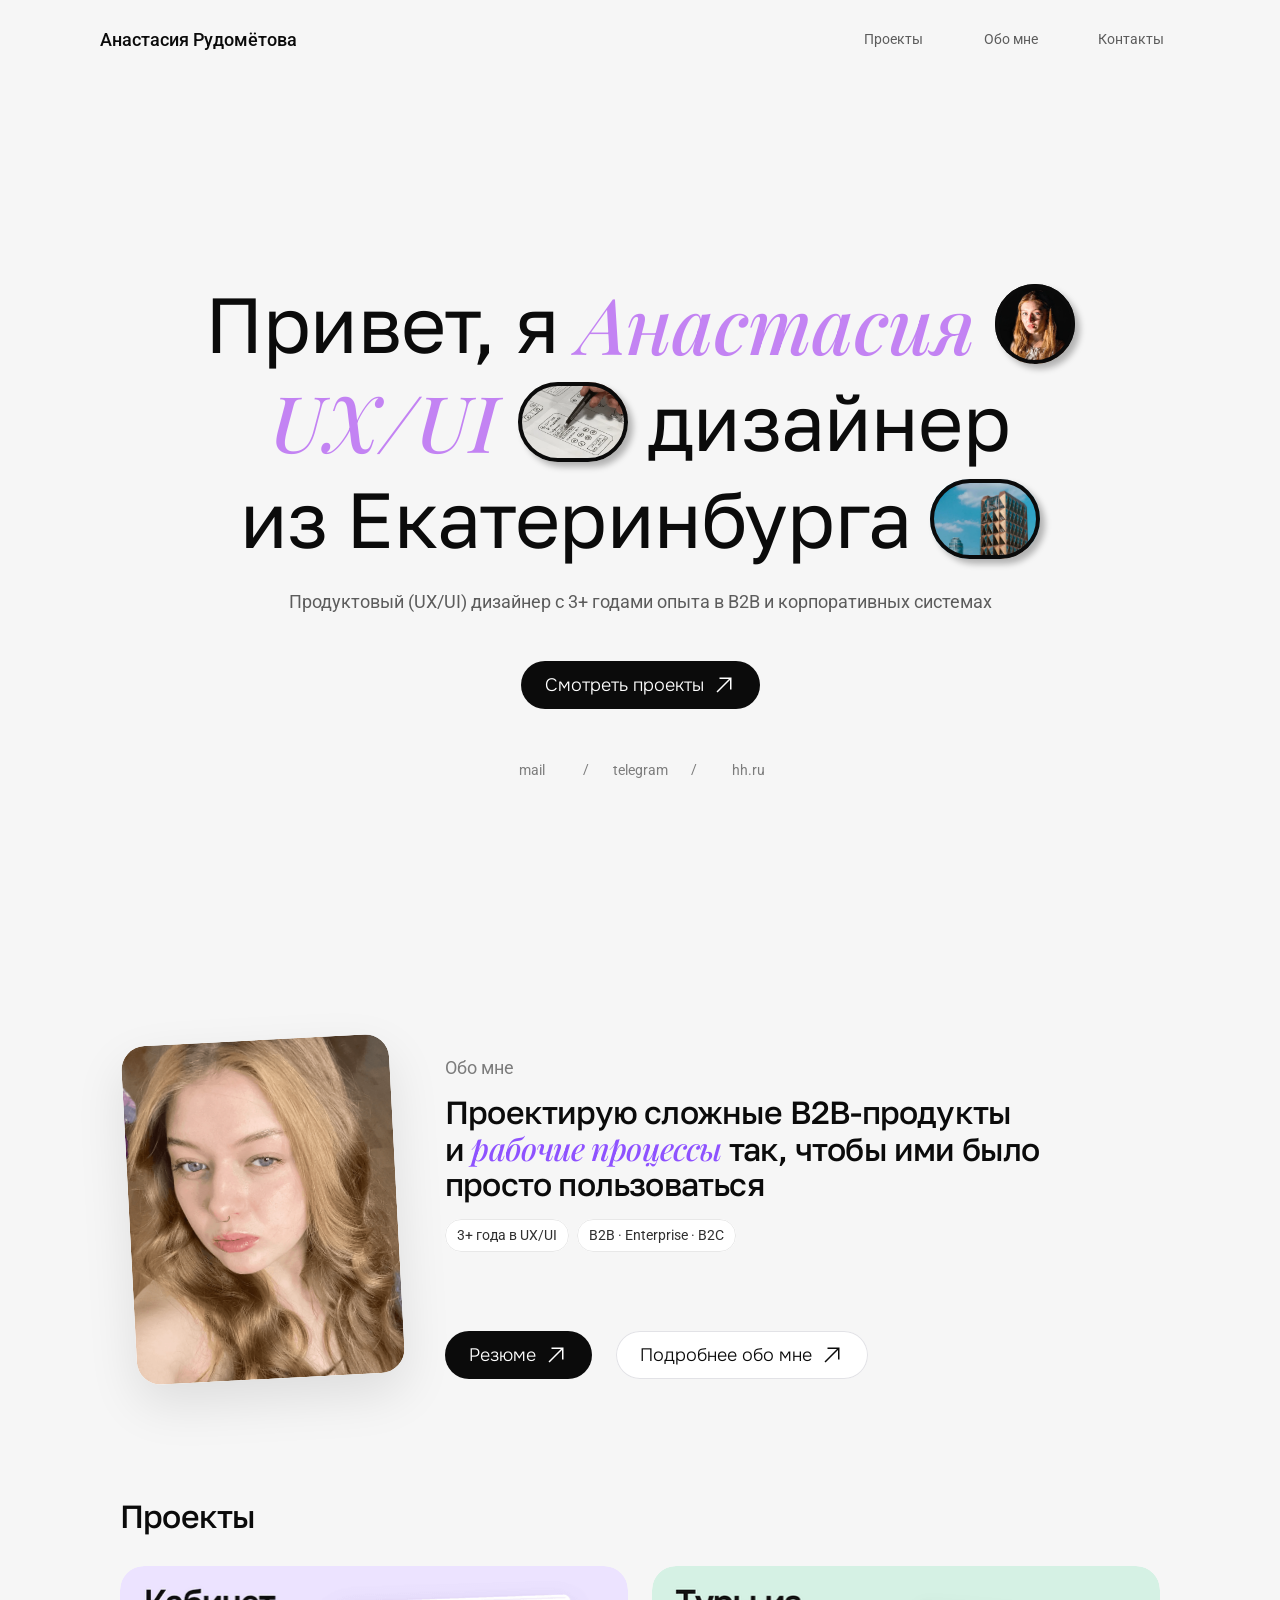
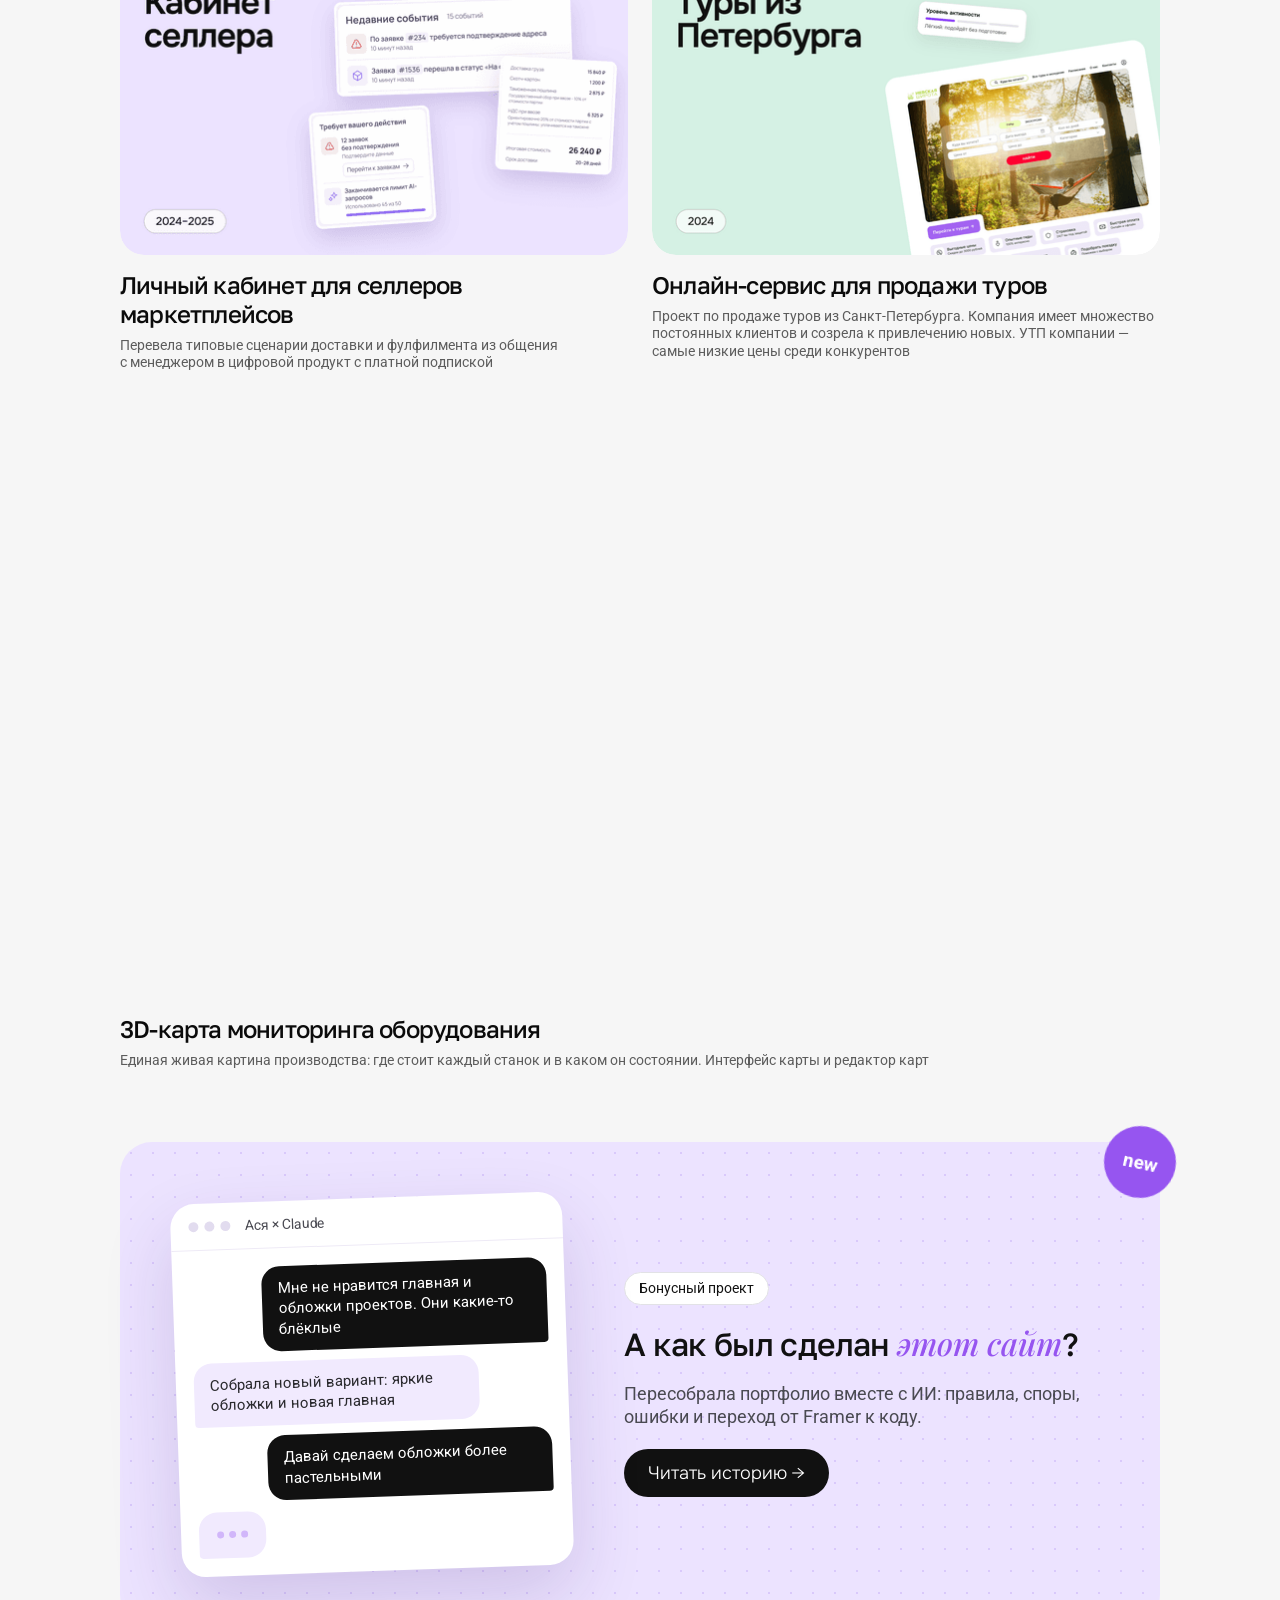
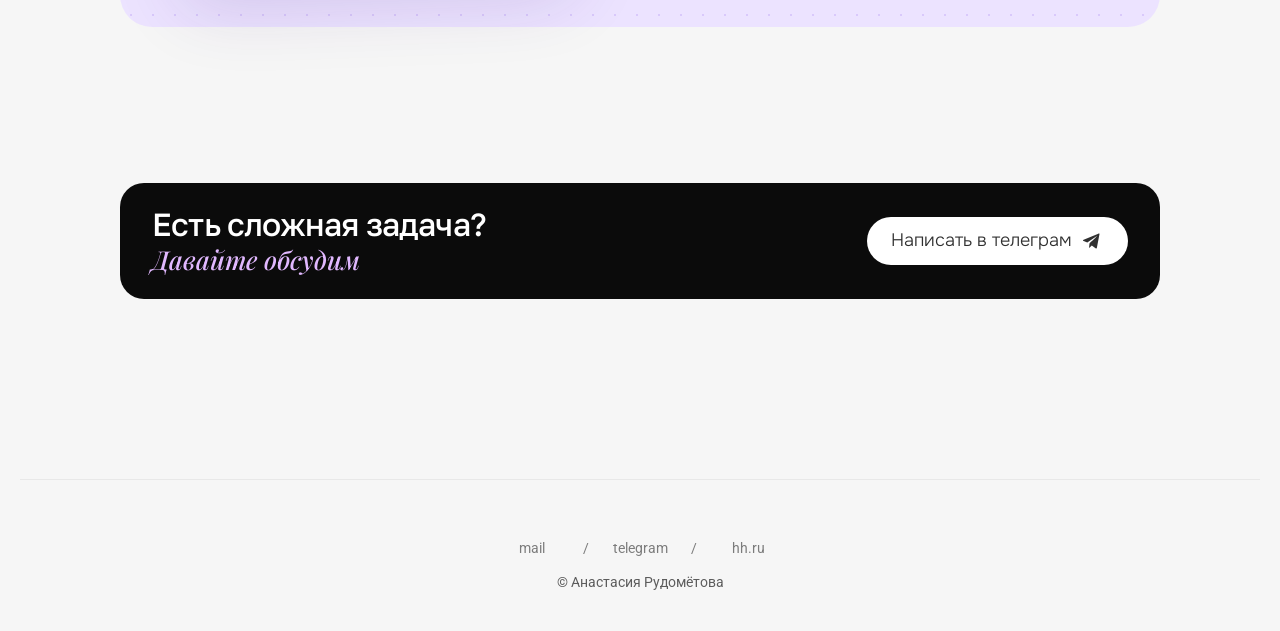
==== commit 23fa36a8: "Вернула бонус-кейс в ветку для доработки Отменяет временное удаление перед релизом Яндекс Метрики.  " ====
--- a/index.html
+++ b/index.html
@@ -164,7 +164,7 @@
 	</script>
 <meta content="max-image-preview:large" name="robots"/><style data-site-breakpoint-css="">@media(min-width: 1440px){.hidden-72rtr7{display:none!important}}@media(min-width: 1200px) and (max-width: 1439.98px){.hidden-1vxwarc{display:none!important}}@media(min-width: 810px) and (max-width: 1199.98px){.hidden-1tfpqet{display:none!important}}@media(max-width: 809.98px){.hidden-a9um1k{display:none!important}}@media(min-width: 1440px){.hidden-1xy0toq{display:none!important}}@media(min-width: 1200px) and (max-width: 1439.98px){.hidden-152glpt{display:none!important}}@media(min-width: 810px) and (max-width: 1199.98px){.hidden-1mdj16h{display:none!important}}@media(max-width: 809.98px){.hidden-71cz7w{display:none!important}}</style><style data-site-components="site-lib-cursors-host site-2I9Iv PropertyOverrides site-d1bxR site-lib-combinedCSSRules site-xv9gG site-1vNZG site-8s2c9 site-svRbB site-UT5PH site-O3T2G site-h6Rxh site-xUfRi site-LRD21" data-site-css-ssr-minified="">html,body,#main{box-sizing:border-box;margin:0;padding:0}:root{-webkit-font-smoothing:antialiased;-moz-osx-font-smoothing:grayscale}*{box-sizing:border-box;-webkit-font-smoothing:inherit}h1,h2,h3,h4,h5,h6,p,figure{margin:0}body,input,textarea,select,button{font-family:sans-serif;font-size:12px}body{--token-597da178-2e77-4bea-8eb7-f12f5010f083:#c383f3;--token-c40000ae-904f-4928-80cb-4b854d70c0b4:#000;--token-2b9e9f96-0c35-4795-b915-59e721620b20:#7c7c7c;--token-028a1df2-9373-4cb0-8cc7-a6b1512a0cab:#f6f6f6;--token-790325e6-a4e0-4195-a182-d715595749b3:#00aaff80;--token-8d589923-b843-4a88-886d-50bf1e3f9a40:#0b0b0b;--token-21c2ef3c-f6a4-4ada-af40-ed071854e915:#e8e8e8;--token-c6d9d641-5b9c-4baf-85bf-3ecf83f1b8ed:#fff;--token-31bf6bfa-a083-41c5-b025-2cdc040f92d8:#f6f6f6;--token-a91b8625-a397-4ffa-aebf-00fd1ff18ca9:#fff;--token-fa39f602-c1df-41e0-abf1-78c1c63a645f:#5c5c5c;--token-f6d4c585-ff89-4182-b607-9d5da8c1ebc4:#fff;--token-aff6908e-9a16-4456-928d-df3b4ad1fc61:#eed8ff;--token-4059a8c3-0701-4ba5-9dab-781874a53501:#e1b8ff;--token-95384be9-283e-48f3-8c7a-61d7069ebf1c:#8e52ff;--token-ddbab71c-331e-414f-ba86-1d262e729217:#000;--token-4caef65f-d325-4cd6-9353-617bd3de467a:#ebebeb;--token-342ee82f-0eae-4ad0-a3f2-7aa809c93e85:#c383f3;--token-bfe0ac6f-e097-48f7-a2bd-ebc6d586f42a:#0006;--token-99e9f4a8-a01c-4d09-ad21-032d659b5108:#303030}@media (prefers-color-scheme:dark){body{--token-a91b8625-a397-4ffa-aebf-00fd1ff18ca9:#121212;--token-f6d4c585-ff89-4182-b607-9d5da8c1ebc4:#000}}@supports (z-index:calc(infinity)){#__site-badge-container{--infinity:infinity}}#__site-badge-container{pointer-events:none;width:100%;z-index:calc(var(--infinity,2147480000));justify-content:flex-end;padding:20px;display:flex;position:fixed;bottom:0}@supports (background:-webkit-named-image(i)) and (not (grid-template-rows:subgrid)){body{--site-will-change-override:transform}}@supports (background:-webkit-named-image(i)) and (not (position-area:top right)){body{--site-will-change-filter-override:filter}}[data-site-component-type=Text] div div span,[data-site-component-type=Text] a div span,[data-site-component-type=Text] span span span,[data-site-component-type=Text] p span span,[data-site-component-type=Text] h1 span span,[data-site-component-type=Text] h2 span span,[data-site-component-type=Text] h3 span span,[data-site-component-type=Text] h4 span span,[data-site-component-type=Text] h5 span span,[data-site-component-type=Text] h6 span span,[data-site-component-type=Text] a{font-family:var(--font-family);font-style:var(--font-style);font-weight:min(calc(var(--site-font-weight-increase,0) + var(--font-weight,400)), 900);color:var(--text-color);letter-spacing:var(--letter-spacing);font-size:var(--font-size);text-transform:var(--text-transform);--text-decoration:var(--site-text-decoration-style,solid) var(--site-text-decoration,none) var(--site-text-decoration-color,currentcolor) var(--site-text-decoration-thickness,auto);--text-decoration-skip-ink:var(--site-text-decoration-skip-ink);--text-underline-offset:var(--site-text-decoration-offset);line-height:var(--line-height);--font-family:var(--site-font-family);--font-style:var(--site-font-style);--font-weight:var(--site-font-weight);--text-color:var(--site-text-color);--letter-spacing:var(--site-letter-spacing);--font-size:var(--site-font-size);--text-transform:var(--site-text-transform);--line-height:var(--site-line-height)}@supports not (color:color(display-p3 1 1 1)){p.site-text,div.site-text,h1.site-text,h2.site-text,h3.site-text,h4.site-text,h5.site-text,h6.site-text,li.site-text,ol.site-text,ul.site-text,span.site-text:not([data-text-fill]){color:var(--site-blockquote-text-color-rgb,var(--site-blockquote-text-color,var(--site-text-color-rgb,var(--site-text-color,#000))));-webkit-text-stroke-color:var(--site-text-stroke-color-rgb,var(--site-text-stroke-color,initial))}mark.site-text{background-color:var(--site-blockquote-text-background-color-rgb,var(--site-blockquote-text-background-color,var(--site-text-background-color-rgb,var(--site-text-background-color,initial))))}}@supports not (color:color(display-p3 1 1 1)){code.site-text,code.site-text span.site-text:not([data-text-fill]){color:var(--site-blockquote-text-color-rgb,var(--site-blockquote-text-color,var(--site-code-text-color-rgb,var(--site-code-text-color,var(--site-text-color-rgb,var(--site-text-color,#000))))))}}@supports not (color:color(display-p3 1 1 1)){a.site-text,span.site-text[data-nested-link]{color:var(--site-link-text-color-rgb,var(--site-link-text-color,var(--site-blockquote-text-color-rgb,var(--site-blockquote-text-color,var(--site-text-color-rgb,var(--site-text-color,#000))))));background-color:var(--site-link-text-background-color-rgb,var(--site-link-text-background-color,initial));-webkit-text-decoration-color:var(--site-link-text-decoration-color-rgb,var(--site-link-text-decoration-color,var(--site-text-decoration-color-rgb,var(--site-text-decoration-color,currentcolor))));text-decoration-color:var(--site-link-text-decoration-color-rgb,var(--site-link-text-decoration-color,var(--site-text-decoration-color-rgb,var(--site-text-decoration-color,currentcolor))))}}@supports not (color:color(display-p3 1 1 1)){code.site-text a.site-text,code.site-text a.site-text span.site-text:not([data-text-fill]),code.site-text span.site-text[data-nested-link],code.site-text span.site-text[data-nested-link] span.site-text:not([data-text-fill]){color:var(--site-link-text-color-rgb,var(--site-link-text-color,var(--site-blockquote-text-color-rgb,var(--site-blockquote-text-color,var(--site-code-text-color-rgb,var(--site-code-text-color,var(--site-text-color-rgb,var(--site-text-color,#000))))))))}}@supports not (color:color(display-p3 1 1 1)){a.site-text:hover,span.site-text[data-nested-link]:hover{color:var(--site-link-hover-text-color-rgb,var(--site-link-hover-text-color,var(--site-link-text-color-rgb,var(--site-link-text-color,var(--site-blockquote-text-color-rgb,var(--site-blockquote-text-color,var(--site-text-color-rgb,var(--site-text-color,#000))))))));background-color:var(--site-link-hover-text-background-color-rgb,var(--site-link-hover-text-background-color,var(--site-link-text-background-color-rgb,var(--site-link-text-background-color,var(--site-text-background-color-rgb,var(--site-text-background-color,initial))))));-webkit-text-decoration-color:var(--site-link-hover-text-decoration-color-rgb,var(--site-link-hover-text-decoration-color,var(--site-link-text-decoration-color-rgb,var(--site-link-text-decoration-color,var(--site-text-decoration-color-rgb,var(--site-text-decoration-color,currentcolor))))));text-decoration-color:var(--site-link-hover-text-decoration-color-rgb,var(--site-link-hover-text-decoration-color,var(--site-link-text-decoration-color-rgb,var(--site-link-text-decoration-color,var(--site-text-decoration-color-rgb,var(--site-text-decoration-color,currentcolor))))))}}@supports not (color:color(display-p3 1 1 1)){code.site-text a.site-text:hover,code.site-text span.site-text[data-nested-link]:hover{color:var(--site-link-hover-text-color-rgb,var(--site-link-hover-text-color,var(--site-link-text-color-rgb,var(--site-link-text-color,var(--site-blockquote-text-color-rgb,var(--site-blockquote-text-color,var(--site-code-text-color-rgb,var(--site-code-text-color,var(--site-text-color-rgb,var(--site-text-color,#000))))))))))}}@supports not (color:color(display-p3 1 1 1)){a.site-text[data-site-page-link-current],span.site-text[data-site-page-link-current]{color:var(--site-link-current-text-color-rgb,var(--site-link-current-text-color,var(--site-link-text-color-rgb,var(--site-link-text-color,var(--site-text-color-rgb,var(--site-text-color,#000))))));background-color:var(--site-link-current-text-background-color-rgb,var(--site-link-current-text-background-color,var(--site-link-text-background-color-rgb,var(--site-link-text-background-color,var(--site-text-background-color-rgb,var(--site-text-background-color,initial))))));-webkit-text-decoration-color:var(--site-link-current-text-decoration-color-rgb,var(--site-link-current-text-decoration-color,var(--site-link-text-decoration-color-rgb,var(--site-link-text-decoration-color,var(--site-text-decoration-color-rgb,var(--site-text-decoration-color,currentcolor))))));text-decoration-color:var(--site-link-current-text-decoration-color-rgb,var(--site-link-current-text-decoration-color,var(--site-link-text-decoration-color-rgb,var(--site-link-text-decoration-color,var(--site-text-decoration-color-rgb,var(--site-text-decoration-color,currentcolor))))))}}@supports not (color:color(display-p3 1 1 1)){code.site-text a.site-text[data-site-page-link-current],code.site-text a.site-text[data-site-page-link-current] span.site-text:not([data-text-fill]),code.site-text span.site-text[data-site-page-link-current],code.site-text span.site-text[data-site-page-link-current] span.site-text:not([data-text-fill]){color:var(--site-link-current-text-color-rgb,var(--site-link-current-text-color,var(--site-link-text-color-rgb,var(--site-link-text-color,var(--site-code-text-color-rgb,var(--site-code-text-color,var(--site-text-color-rgb,var(--site-text-color,#000))))))));background-color:var(--site-link-current-text-background-color-rgb,var(--site-link-current-text-background-color,var(--site-link-text-background-color-rgb,var(--site-link-text-background-color,var(--site-text-background-color-rgb,var(--site-text-background-color,initial))))))}}@supports not (color:color(display-p3 1 1 1)){a.site-text[data-site-page-link-current]:hover,span.site-text[data-site-page-link-current]:hover{color:var(--site-link-hover-text-color-rgb,var(--site-link-hover-text-color,var(--site-link-current-text-color-rgb,var(--site-link-current-text-color,var(--site-link-text-color-rgb,var(--site-link-text-color,var(--site-code-text-color-rgb,var(--site-code-text-color,var(--site-text-color-rgb,var(--site-text-color,#000))))))))));background-color:var(--site-link-hover-text-background-color-rgb,var(--site-link-hover-text-background-color,var(--site-link-current-text-background-color-rgb,var(--site-link-current-text-background-color,var(--site-link-text-background-color-rgb,var(--site-link-text-background-color,initial))))));-webkit-text-decoration-color:var(--site-link-hover-text-decoration-color-rgb,var(--site-link-hover-text-decoration-color,var(--site-link-current-text-decoration-color-rgb,var(--site-link-current-text-decoration-color,var(--site-link-text-decoration-color-rgb,var(--site-link-text-decoration-color,var(--site-text-decoration-color-rgb,var(--site-text-decoration-color,currentcolor))))))));text-decoration-color:var(--site-link-hover-text-decoration-color-rgb,var(--site-link-hover-text-decoration-color,var(--site-link-current-text-decoration-color-rgb,var(--site-link-current-text-decoration-color,var(--site-link-text-decoration-color-rgb,var(--site-link-text-decoration-color,var(--site-text-decoration-color-rgb,var(--site-text-decoration-color,currentcolor))))))))}}@supports not (color:color(display-p3 1 1 1)){code.site-text a.site-text[data-site-page-link-current]:hover,code.site-text a.site-text[data-site-page-link-current]:hover span.site-text:not([data-text-fill]),code.site-text span.site-text[data-site-page-link-current]:hover,code.site-text span.site-text[data-site-page-link-current]:hover span.site-text:not([data-text-fill]){color:var(--site-link-hover-text-color-rgb,var(--site-link-hover-text-color,var(--site-link-current-text-color-rgb,var(--site-link-current-text-color,var(--site-link-text-color-rgb,var(--site-link-text-color,var(--site-code-text-color-rgb,var(--site-code-text-color,var(--site-text-color-rgb,var(--site-text-color,#000))))))))));background-color:var(--site-link-hover-text-background-color-rgb,var(--site-link-hover-text-background-color,var(--site-link-current-text-background-color-rgb,var(--site-link-current-text-background-color,var(--site-link-text-background-color-rgb,var(--site-link-text-background-color,initial))))))}}[data-site-component-type=Stack]:not([data-site-generated])>*,[data-site-component-type=Stack]:not([data-site-generated])>[data-site-component-type],NavigationContainer [data-site-component-type=NavigationContainer]>*,[data-site-component-type=NavigationContainer]>[data-site-component-type]{position:relative}@supports not (overflow:clip){:root{--overflow-clip-fallback:hidden}}@supports (background:-webkit-named-image(i)) and (not (contain-intrinsic-size:inherit)){div.site-text,p.site-text,h1.site-text,h2.site-text,h3.site-text,h4.site-text,h5.site-text,h6.site-text,ol.site-text,ul.site-text,li.site-text,blockquote.site-text,.site-text.site-image{display:var(--text-truncation-display-inline-for-safari-16,revert)}div.site-text:after,p.site-text:after,h1.site-text:after,h2.site-text:after,h3.site-text:after,h4.site-text:after,h5.site-text:after,h6.site-text:after,ol.site-text:after,ul.site-text:after,li.site-text:after,blockquote.site-text:after,.site-text.site-image:after{content:var(--text-truncation-line-break-for-safari-16);white-space:pre}.site-text.site-text-module,.site-text.site-table-wrapper{display:var(--text-truncation-display-none-for-safari-16,revert)}p.site-text[data-text-fill]{display:var(--text-truncation-display-inline-for-safari-16,inline-block)}}@supports (corner-shape:superellipse(2)){:root{--one-if-corner-shape-supported:1}}.site-cursor-none,.site-cursor-none *{cursor:none!important}.site-pointer-events-none,.site-pointer-events-none *{pointer-events:none!important}.site-2I9Iv.site-34n5a4,.site-2I9Iv .site-34n5a4{display:block}.site-2I9Iv.site-1xy0toq{background-color:var(--token-028a1df2-9373-4cb0-8cc7-a6b1512a0cab,#f6f6f6);height:min-content;overflow:var(--overflow-clip-fallback,clip);flex-flow:column;place-content:center flex-start;align-items:center;gap:0;width:100%;padding:0;display:flex;position:relative}.site-2I9Iv .site-1lwwkeh-container{z-index:5;flex:none;order:-1000;width:100%;height:80px;position:sticky;top:0}.site-2I9Iv .site-1xf7zzi{margin:0;background:0 0;flex-grow:1;width:0;height:0;margin-bottom:0;position:relative}.site-2I9Iv .site-hewisq-container{flex:none;order:1002;width:100%;height:auto;position:relative}[data-layout-template=true]>#overlay{margin-bottom:0}@media (max-width:809.98px){.site-2I9Iv .site-1lwwkeh-container{height:auto}}.ssr-variant{display:contents}.site-d1bxR.site-gsyv0j,.site-d1bxR .site-gsyv0j{display:block}.site-d1bxR.site-1szppxb{height:min-content;overflow:var(--overflow-clip-fallback,clip);flex-flow:row;place-content:center flex-start;align-items:center;gap:24px;width:1440px;padding:16px 100px;display:flex;position:relative}.site-d1bxR .site-1pyq3at{flex-flow:column;flex:1 0 0;place-content:center;align-items:center;gap:10px;width:1px;height:min-content;padding:0;display:flex;position:relative;overflow:visible}.site-d1bxR .site-1i1yfd3{--site-text-wrap-override:none;flex:none;width:100%;height:auto;position:relative}.site-d1bxR .site-hxk6a0{height:44px;overflow:var(--overflow-clip-fallback,clip);flex-flow:row;flex:none;place-content:center;align-items:center;gap:8px;width:min-content;padding:16px;display:flex;position:relative}.site-d1bxR .site-1frvsfp,.site-d1bxR .site-dxfufi,.site-d1bxR .site-cwbpfn,.site-d1bxR .site-uf0llp{white-space:pre;flex:none;width:auto;height:auto;position:relative}.site-d1bxR .site-svivnv{flex:none;width:16px;height:auto;position:relative}.site-d1bxR .site-y4q7z5{flex-flow:row;flex:none;place-content:center;align-items:center;gap:24px;width:min-content;height:min-content;padding:0;display:flex;position:relative;overflow:visible}.site-d1bxR .site-1o33ky3,.site-d1bxR .site-scwv1f{height:48px;overflow:var(--overflow-clip-fallback,clip);flex-flow:row;flex:none;place-content:center;align-items:center;gap:10px;width:min-content;padding:16px;text-decoration:none;display:flex;position:relative}.site-d1bxR .site-loc95v{height:48px;overflow:var(--overflow-clip-fallback,clip);flex-flow:row;flex:none;place-content:center;align-items:center;gap:10px;width:95px;padding:16px;text-decoration:none;display:flex;position:relative}.site-d1bxR.site-v-88a224.site-1szppxb{flex-direction:column;justify-content:center;gap:0;width:390px;padding:8px 24px;overflow:visible}.site-d1bxR.site-v-88a224 .site-1pyq3at,.site-d1bxR.site-v-ng3oqs .site-1pyq3at{flex-direction:row;flex:none;width:100%}.site-d1bxR.site-v-88a224 .site-1i1yfd3,.site-d1bxR.site-v-ng3oqs .site-1i1yfd3{flex:1 0 0;width:1px}.site-d1bxR.site-v-88a224 .site-hxk6a0,.site-d1bxR.site-v-ng3oqs .site-hxk6a0{cursor:pointer}.site-d1bxR.site-v-ng3oqs.site-1szppxb{flex-direction:column;gap:8px;width:390px;height:240px;padding:8px 24px;overflow:visible}.site-d1bxR.site-v-ng3oqs .site-y4q7z5{flex-direction:column;gap:0;width:100%;height:168px}.site-d1bxR.site-v-ng3oqs .site-1o33ky3,.site-d1bxR.site-v-ng3oqs .site-loc95v,.site-d1bxR.site-v-ng3oqs .site-scwv1f{cursor:pointer;width:100%;height:56px}.site-BHFnZ .site-styles-preset-49mfue:not(.rich-text-wrapper),.site-BHFnZ .site-styles-preset-49mfue.rich-text-wrapper p{--site-font-family:"Roboto", "Roboto Placeholder", sans-serif;--site-font-family-bold:"Roboto", "Roboto Placeholder", sans-serif;--site-font-family-bold-italic:"Roboto", "Roboto Placeholder", sans-serif;--site-font-family-italic:"Roboto", "Roboto Placeholder", sans-serif;--site-font-open-type-features:"blwf" on, "cv03" on, "cv04" on, "cv09" on, "cv11" on;--site-font-size:18px;--site-font-style:normal;--site-font-style-bold:normal;--site-font-style-bold-italic:italic;--site-font-style-italic:italic;--site-font-variation-axes:normal;--site-font-weight:500;--site-font-weight-bold:700;--site-font-weight-bold-italic:600;--site-font-weight-italic:500;--site-letter-spacing:0em;--site-line-height:1.3em;--site-paragraph-spacing:20px;--site-text-alignment:left;--site-text-color:var(--token-8d589923-b843-4a88-886d-50bf1e3f9a40,#0b0b0b);--site-text-decoration:none;--site-text-stroke-color:initial;--site-text-stroke-width:initial;--site-text-transform:none;--site-text-wrap:balance}@media (max-width:1439px) and (min-width:1200px){.site-BHFnZ .site-styles-preset-49mfue:not(.rich-text-wrapper),.site-BHFnZ .site-styles-preset-49mfue.rich-text-wrapper p{--site-font-family:"Roboto", "Roboto Placeholder", sans-serif;--site-font-family-bold:"Roboto", "Roboto Placeholder", sans-serif;--site-font-family-bold-italic:"Roboto", "Roboto Placeholder", sans-serif;--site-font-family-italic:"Roboto", "Roboto Placeholder", sans-serif;--site-font-open-type-features:"blwf" on, "cv03" on, "cv04" on, "cv09" on, "cv11" on;--site-font-size:18px;--site-font-style:normal;--site-font-style-bold:normal;--site-font-style-bold-italic:italic;--site-font-style-italic:italic;--site-font-variation-axes:normal;--site-font-weight:500;--site-font-weight-bold:700;--site-font-weight-bold-italic:600;--site-font-weight-italic:500;--site-letter-spacing:0em;--site-line-height:1.3em;--site-paragraph-spacing:20px;--site-text-alignment:left;--site-text-color:var(--token-8d589923-b843-4a88-886d-50bf1e3f9a40,#0b0b0b);--site-text-decoration:none;--site-text-stroke-color:initial;--site-text-stroke-width:initial;--site-text-transform:none;--site-text-wrap:balance}}@media (max-width:1199px) and (min-width:810px){.site-BHFnZ .site-styles-preset-49mfue:not(.rich-text-wrapper),.site-BHFnZ .site-styles-preset-49mfue.rich-text-wrapper p{--site-font-family:"Roboto", "Roboto Placeholder", sans-serif;--site-font-family-bold:"Roboto", "Roboto Placeholder", sans-serif;--site-font-family-bold-italic:"Roboto", "Roboto Placeholder", sans-serif;--site-font-family-italic:"Roboto", "Roboto Placeholder", sans-serif;--site-font-open-type-features:"blwf" on, "cv03" on, "cv04" on, "cv09" on, "cv11" on;--site-font-size:18px;--site-font-style:normal;--site-font-style-bold:normal;--site-font-style-bold-italic:italic;--site-font-style-italic:italic;--site-font-variation-axes:normal;--site-font-weight:500;--site-font-weight-bold:700;--site-font-weight-bold-italic:600;--site-font-weight-italic:500;--site-letter-spacing:0em;--site-line-height:1.3em;--site-paragraph-spacing:20px;--site-text-alignment:left;--site-text-color:var(--token-8d589923-b843-4a88-886d-50bf1e3f9a40,#0b0b0b);--site-text-decoration:none;--site-text-stroke-color:initial;--site-text-stroke-width:initial;--site-text-transform:none;--site-text-wrap:balance}}@media (max-width:809px) and (min-width:0){.site-BHFnZ .site-styles-preset-49mfue:not(.rich-text-wrapper),.site-BHFnZ .site-styles-preset-49mfue.rich-text-wrapper p{--site-font-family:"Roboto", "Roboto Placeholder", sans-serif;--site-font-family-bold:"Roboto", "Roboto Placeholder", sans-serif;--site-font-family-bold-italic:"Roboto", "Roboto Placeholder", sans-serif;--site-font-family-italic:"Roboto", "Roboto Placeholder", sans-serif;--site-font-open-type-features:"blwf" on, "cv03" on, "cv04" on, "cv09" on, "cv11" on;--site-font-size:18px;--site-font-style:normal;--site-font-style-bold:normal;--site-font-style-bold-italic:italic;--site-font-style-italic:italic;--site-font-variation-axes:normal;--site-font-weight:500;--site-font-weight-bold:700;--site-font-weight-bold-italic:600;--site-font-weight-italic:500;--site-letter-spacing:0em;--site-line-height:1.3em;--site-paragraph-spacing:20px;--site-text-alignment:left;--site-text-color:var(--token-8d589923-b843-4a88-886d-50bf1e3f9a40,#0b0b0b);--site-text-decoration:none;--site-text-stroke-color:initial;--site-text-stroke-width:initial;--site-text-transform:none;--site-text-wrap:balance}}.site-0TUMA .site-styles-preset-4r5mbc:not(.rich-text-wrapper),.site-0TUMA .site-styles-preset-4r5mbc.rich-text-wrapper a{--site-link-hover-text-color:var(--token-597da178-2e77-4bea-8eb7-f12f5010f083,#c383f3);--site-link-text-color:var(--token-8d589923-b843-4a88-886d-50bf1e3f9a40,#0b0b0b)}@media (max-width:1439px) and (min-width:1200px){.site-0XeJw .site-styles-preset-f5msev:not(.rich-text-wrapper),.site-0XeJw .site-styles-preset-f5msev.rich-text-wrapper p{--site-font-family:"Roboto", "Roboto Placeholder", sans-serif;--site-font-family-bold:"Roboto", "Roboto Placeholder", sans-serif;--site-font-family-bold-italic:"Roboto", "Roboto Placeholder", sans-serif;--site-font-family-italic:"Roboto", "Roboto Placeholder", sans-serif;--site-font-open-type-features:"blwf" on, "cv03" on, "cv04" on, "cv09" on, "cv11" on;--site-font-size:14px;--site-font-style:normal;--site-font-style-bold:normal;--site-font-style-bold-italic:italic;--site-font-style-italic:italic;--site-font-variation-axes:normal;--site-font-weight:400;--site-font-weight-bold:700;--site-font-weight-bold-italic:700;--site-font-weight-italic:400;--site-letter-spacing:0em;--site-line-height:1.25em;--site-paragraph-spacing:20px;--site-text-alignment:start;--site-text-color:var(--token-8d589923-b843-4a88-886d-50bf1e3f9a40,#0b0b0b);--site-text-decoration:none;--site-text-stroke-color:initial;--site-text-stroke-width:initial;--site-text-transform:none}}@media (max-width:1199px) and (min-width:810px){.site-0XeJw .site-styles-preset-f5msev:not(.rich-text-wrapper),.site-0XeJw .site-styles-preset-f5msev.rich-text-wrapper p{--site-font-family:"Roboto", "Roboto Placeholder", sans-serif;--site-font-family-bold:"Roboto", "Roboto Placeholder", sans-serif;--site-font-family-bold-italic:"Roboto", "Roboto Placeholder", sans-serif;--site-font-family-italic:"Roboto", "Roboto Placeholder", sans-serif;--site-font-open-type-features:"blwf" on, "cv03" on, "cv04" on, "cv09" on, "cv11" on;--site-font-size:14px;--site-font-style:normal;--site-font-style-bold:normal;--site-font-style-bold-italic:italic;--site-font-style-italic:italic;--site-font-variation-axes:normal;--site-font-weight:400;--site-font-weight-bold:700;--site-font-weight-bold-italic:700;--site-font-weight-italic:400;--site-letter-spacing:0em;--site-line-height:1.25em;--site-paragraph-spacing:20px;--site-text-alignment:start;--site-text-color:var(--token-8d589923-b843-4a88-886d-50bf1e3f9a40,#0b0b0b);--site-text-decoration:none;--site-text-stroke-color:initial;--site-text-stroke-width:initial;--site-text-transform:none}}@media (max-width:809px) and (min-width:0){.site-0XeJw .site-styles-preset-f5msev:not(.rich-text-wrapper),.site-0XeJw .site-styles-preset-f5msev.rich-text-wrapper p{--site-font-family:"Roboto", "Roboto Placeholder", sans-serif;--site-font-family-bold:"Roboto", "Roboto Placeholder", sans-serif;--site-font-family-bold-italic:"Roboto", "Roboto Placeholder", sans-serif;--site-font-family-italic:"Roboto", "Roboto Placeholder", sans-serif;--site-font-open-type-features:"blwf" on, "cv03" on, "cv04" on, "cv09" on, "cv11" on;--site-font-size:12px;--site-font-style:normal;--site-font-style-bold:normal;--site-font-style-bold-italic:italic;--site-font-style-italic:italic;--site-font-variation-axes:normal;--site-font-weight:400;--site-font-weight-bold:700;--site-font-weight-bold-italic:700;--site-font-weight-italic:400;--site-letter-spacing:0em;--site-line-height:1.25em;--site-paragraph-spacing:20px;--site-text-alignment:start;--site-text-color:var(--token-8d589923-b843-4a88-886d-50bf1e3f9a40,#0b0b0b);--site-text-decoration:none;--site-text-stroke-color:initial;--site-text-stroke-width:initial;--site-text-transform:none}}@media (max-width:1439px) and (min-width:1200px){.site-zEcEc .site-styles-preset-z6aizh:not(.rich-text-wrapper),.site-zEcEc .site-styles-preset-z6aizh.rich-text-wrapper p{--site-font-family:"Roboto", "Roboto Placeholder", sans-serif;--site-font-family-bold:"Roboto", "Roboto Placeholder", sans-serif;--site-font-family-bold-italic:"Roboto", "Roboto Placeholder", sans-serif;--site-font-family-italic:"Roboto", "Roboto Placeholder", sans-serif;--site-font-open-type-features:normal;--site-font-size:18px;--site-font-style:normal;--site-font-style-bold:normal;--site-font-style-bold-italic:italic;--site-font-style-italic:italic;--site-font-variation-axes:normal;--site-font-weight:400;--site-font-weight-bold:700;--site-font-weight-bold-italic:700;--site-font-weight-italic:400;--site-letter-spacing:0em;--site-line-height:1.3em;--site-paragraph-spacing:20px;--site-text-alignment:left;--site-text-color:#050505;--site-text-decoration:none;--site-text-stroke-color:initial;--site-text-stroke-width:initial;--site-text-transform:none;--site-text-wrap:balance}}@media (max-width:1199px) and (min-width:810px){.site-zEcEc .site-styles-preset-z6aizh:not(.rich-text-wrapper),.site-zEcEc .site-styles-preset-z6aizh.rich-text-wrapper p{--site-font-family:"Roboto", "Roboto Placeholder", sans-serif;--site-font-family-bold:"Roboto", "Roboto Placeholder", sans-serif;--site-font-family-bold-italic:"Roboto", "Roboto Placeholder", sans-serif;--site-font-family-italic:"Roboto", "Roboto Placeholder", sans-serif;--site-font-open-type-features:normal;--site-font-size:18px;--site-font-style:normal;--site-font-style-bold:normal;--site-font-style-bold-italic:italic;--site-font-style-italic:italic;--site-font-variation-axes:normal;--site-font-weight:400;--site-font-weight-bold:700;--site-font-weight-bold-italic:700;--site-font-weight-italic:400;--site-letter-spacing:0em;--site-line-height:1.3em;--site-paragraph-spacing:20px;--site-text-alignment:left;--site-text-color:#050505;--site-text-decoration:none;--site-text-stroke-color:initial;--site-text-stroke-width:initial;--site-text-transform:none;--site-text-wrap:balance}}@media (max-width:809px) and (min-width:0){.site-zEcEc .site-styles-preset-z6aizh:not(.rich-text-wrapper),.site-zEcEc .site-styles-preset-z6aizh.rich-text-wrapper p{--site-font-family:"Roboto", "Roboto Placeholder", sans-serif;--site-font-family-bold:"Roboto", "Roboto Placeholder", sans-serif;--site-font-family-bold-italic:"Roboto", "Roboto Placeholder", sans-serif;--site-font-family-italic:"Roboto", "Roboto Placeholder", sans-serif;--site-font-open-type-features:normal;--site-font-size:18px;--site-font-style:normal;--site-font-style-bold:normal;--site-font-style-bold-italic:italic;--site-font-style-italic:italic;--site-font-variation-axes:normal;--site-font-weight:400;--site-font-weight-bold:700;--site-font-weight-bold-italic:700;--site-font-weight-italic:400;--site-letter-spacing:0em;--site-line-height:1.3em;--site-paragraph-spacing:20px;--site-text-alignment:left;--site-text-color:#050505;--site-text-decoration:none;--site-text-stroke-color:initial;--site-text-stroke-width:initial;--site-text-transform:none;--site-text-wrap:balance}}body{--site-will-change-override:none}@supports (background:-webkit-named-image(i)) and (not (grid-template-rows:subgrid)){body{--site-will-change-override:transform}}body{--site-will-change-filter-override:none}@supports (background:-webkit-named-image(i)) and (not (position-area:top right)){body{--site-will-change-filter-override:filter}}[data-site-component-type]{position:absolute}[data-site-component-type=Text]{cursor:inherit}[data-site-component-text-autosized] *{white-space:pre}[data-site-component-type=Text]>*{text-align:var(--site-text-alignment,start)}[data-site-component-type=Text] span span,[data-site-component-type=Text] p span,[data-site-component-type=Text] h1 span,[data-site-component-type=Text] h2 span,[data-site-component-type=Text] h3 span,[data-site-component-type=Text] h4 span,[data-site-component-type=Text] h5 span,[data-site-component-type=Text] h6 span{display:block}[data-site-component-type=Text] span span span,[data-site-component-type=Text] p span span,[data-site-component-type=Text] h1 span span,[data-site-component-type=Text] h2 span span,[data-site-component-type=Text] h3 span span,[data-site-component-type=Text] h4 span span,[data-site-component-type=Text] h5 span span,[data-site-component-type=Text] h6 span span{display:unset}[data-site-component-type=Text] div div span,[data-site-component-type=Text] a div span,[data-site-component-type=Text] span span span,[data-site-component-type=Text] p span span,[data-site-component-type=Text] h1 span span,[data-site-component-type=Text] h2 span span,[data-site-component-type=Text] h3 span span,[data-site-component-type=Text] h4 span span,[data-site-component-type=Text] h5 span span,[data-site-component-type=Text] h6 span span,[data-site-component-type=Text] a{font-family:var(--font-family);font-style:var(--font-style);font-weight:min(calc(var(--site-font-weight-increase,0) + var(--font-weight,400)), 900);color:var(--text-color);letter-spacing:var(--letter-spacing);font-size:var(--font-size);text-transform:var(--text-transform);--text-decoration:var(--site-text-decoration-style,solid) var(--site-text-decoration,none) var(--site-text-decoration-color,currentcolor) var(--site-text-decoration-thickness,auto);--text-decoration-skip-ink:var(--site-text-decoration-skip-ink);--text-underline-offset:var(--site-text-decoration-offset);line-height:var(--line-height);--font-family:var(--site-font-family);--font-style:var(--site-font-style);--font-weight:var(--site-font-weight);--text-color:var(--site-text-color);--letter-spacing:var(--site-letter-spacing);--font-size:var(--site-font-size);--text-transform:var(--site-text-transform);--line-height:var(--site-line-height)}[data-site-component-type=Text] a,[data-site-component-type=Text] a div span,[data-site-component-type=Text] a span span span,[data-site-component-type=Text] a p span span,[data-site-component-type=Text] a h1 span span,[data-site-component-type=Text] a h2 span span,[data-site-component-type=Text] a h3 span span,[data-site-component-type=Text] a h4 span span,[data-site-component-type=Text] a h5 span span,[data-site-component-type=Text] a h6 span span{--font-family:var(--site-link-font-family,var(--site-font-family));--font-style:var(--site-link-font-style,var(--site-font-style));--font-weight:var(--site-link-font-weight,var(--site-font-weight));--text-color:var(--site-link-text-color,var(--site-text-color));--font-size:var(--site-link-font-size,var(--site-font-size));--text-transform:var(--site-link-text-transform,var(--site-text-transform));--text-decoration:var(--site-link-text-decoration-style,var(--site-text-decoration-style,solid)) var(--site-link-text-decoration,var(--site-text-decoration,none)) var(--site-link-text-decoration-color,var(--site-text-decoration-color,currentcolor)) var(--site-link-text-decoration-thickness,var(--site-text-decoration-thickness,auto));--text-decoration-skip-ink:var(--site-link-text-decoration-skip-ink,var(--site-text-decoration-skip-ink));--text-underline-offset:var(--site-link-text-decoration-offset,var(--site-text-decoration-offset))}[data-site-component-type=Text] a:hover,[data-site-component-type=Text] a div span:hover,[data-site-component-type=Text] a span span span:hover,[data-site-component-type=Text] a p span span:hover,[data-site-component-type=Text] a h1 span span:hover,[data-site-component-type=Text] a h2 span span:hover,[data-site-component-type=Text] a h3 span span:hover,[data-site-component-type=Text] a h4 span span:hover,[data-site-component-type=Text] a h5 span span:hover,[data-site-component-type=Text] a h6 span span:hover{--font-family:var(--site-link-hover-font-family,var(--site-link-font-family,var(--site-font-family)));--font-style:var(--site-link-hover-font-style,var(--site-link-font-style,var(--site-font-style)));--font-weight:var(--site-link-hover-font-weight,var(--site-link-font-weight,var(--site-font-weight)));--text-color:var(--site-link-hover-text-color,var(--site-link-text-color,var(--site-text-color)));--font-size:var(--site-link-hover-font-size,var(--site-link-font-size,var(--site-font-size)));--text-transform:var(--site-link-hover-text-transform,var(--site-link-text-transform,var(--site-text-transform)));--text-decoration:var(--site-link-hover-text-decoration-style,var(--site-link-text-decoration-style,var(--site-text-decoration-style,solid))) var(--site-link-hover-text-decoration,var(--site-link-text-decoration,var(--site-text-decoration,none))) var(--site-link-hover-text-decoration-color,var(--site-link-text-decoration-color,var(--site-text-decoration-color,currentcolor))) var(--site-link-hover-text-decoration-thickness,var(--site-link-text-decoration-thickness,var(--site-text-decoration-thickness,auto)));--text-decoration-skip-ink:var(--site-link-hover-text-decoration-skip-ink,var(--site-link-text-decoration-skip-ink,var(--site-text-decoration-skip-ink)));--text-underline-offset:var(--site-link-hover-text-decoration-offset,var(--site-link-text-decoration-offset,var(--site-text-decoration-offset)))}[data-site-component-type=Text].isCurrent a,[data-site-component-type=Text].isCurrent a div span,[data-site-component-type=Text].isCurrent a span span span,[data-site-component-type=Text].isCurrent a p span span,[data-site-component-type=Text].isCurrent a h1 span span,[data-site-component-type=Text].isCurrent a h2 span span,[data-site-component-type=Text].isCurrent a h3 span span,[data-site-component-type=Text].isCurrent a h4 span span,[data-site-component-type=Text].isCurrent a h5 span span,[data-site-component-type=Text].isCurrent a h6 span span{--font-family:var(--site-link-current-font-family,var(--site-link-font-family,var(--site-font-family)));--font-style:var(--site-link-current-font-style,var(--site-link-font-style,var(--site-font-style)));--font-weight:var(--site-link-current-font-weight,var(--site-link-font-weight,var(--site-font-weight)));--text-color:var(--site-link-current-text-color,var(--site-link-text-color,var(--site-text-color)));--font-size:var(--site-link-current-font-size,var(--site-link-font-size,var(--site-font-size)));--text-transform:var(--site-link-current-text-transform,var(--site-link-text-transform,var(--site-text-transform)));--text-decoration:var(--site-link-current-text-decoration-style,var(--site-link-text-decoration-style,var(--site-text-decoration-style,solid))) var(--site-link-current-text-decoration,var(--site-link-text-decoration,var(--site-text-decoration,none))) var(--site-link-current-text-decoration-color,var(--site-link-text-decoration-color,var(--site-text-decoration-color,currentcolor))) var(--site-link-current-text-decoration-thickness,var(--site-link-text-decoration-thickness,var(--site-text-decoration-thickness,auto)));--text-decoration-skip-ink:var(--site-link-current-text-decoration-skip-ink,var(--site-link-text-decoration-skip-ink,var(--site-text-decoration-skip-ink)));--text-underline-offset:var(--site-link-current-text-decoration-offset,var(--site-link-text-decoration-offset,var(--site-text-decoration-offset)))}[data-site-component-type=RichTextContainer]{outline:none;flex-direction:column;flex-shrink:0;justify-content:flex-start;display:flex}p.site-text,div.site-text,figure.site-text,h1.site-text,h2.site-text,h3.site-text,h4.site-text,h5.site-text,h6.site-text,ol.site-text,ul.site-text{margin:0;padding:0}p.site-text,div.site-text,h1.site-text,h2.site-text,h3.site-text,h4.site-text,h5.site-text,h6.site-text,li.site-text,ol.site-text,ul.site-text,mark.site-text,span.site-text:not([data-text-fill]){font-family:var(--site-font-family-preview,var(--site-blockquote-font-family,var(--site-font-family,Inter, Inter Placeholder, sans-serif)));font-style:var(--site-font-style-preview,var(--site-blockquote-font-style,var(--site-font-style,normal)));font-weight:var(--site-font-weight-preview,var(--site-blockquote-font-weight,var(--site-font-weight,400)));color:var(--site-blockquote-text-color,var(--site-text-color,#000));font-size:calc(var(--site-blockquote-font-size,var(--site-font-size,16px)) * var(--site-font-size-scale,1));letter-spacing:var(--site-blockquote-letter-spacing,var(--site-letter-spacing,0));text-transform:var(--site-blockquote-text-transform,var(--site-text-transform,none));-webkit-text-decoration-line:var(--site-blockquote-text-decoration,var(--site-text-decoration,initial));text-decoration-line:var(--site-blockquote-text-decoration,var(--site-text-decoration,initial));-webkit-text-decoration-style:var(--site-blockquote-text-decoration-style,var(--site-text-decoration-style,initial));text-decoration-style:var(--site-blockquote-text-decoration-style,var(--site-text-decoration-style,initial));-webkit-text-decoration-color:var(--site-blockquote-text-decoration-color,var(--site-text-decoration-color,initial));text-decoration-color:var(--site-blockquote-text-decoration-color,var(--site-text-decoration-color,initial));text-decoration-thickness:var(--site-blockquote-text-decoration-thickness,var(--site-text-decoration-thickness,initial));text-decoration-skip-ink:var(--site-blockquote-text-decoration-skip-ink,var(--site-text-decoration-skip-ink,initial));text-underline-offset:var(--site-blockquote-text-decoration-offset,var(--site-text-decoration-offset,initial));line-height:var(--site-blockquote-line-height,var(--site-line-height,1.2em));text-align:var(--site-blockquote-text-alignment,var(--site-text-alignment,start));-webkit-text-stroke-width:var(--site-text-stroke-width,initial);-webkit-text-stroke-color:var(--site-text-stroke-color,initial);-moz-font-feature-settings:var(--site-font-open-type-features,initial);-webkit-font-feature-settings:var(--site-font-open-type-features,initial);font-feature-settings:var(--site-font-open-type-features,initial);font-variation-settings:var(--site-font-variation-axes-preview,var(--site-font-variation-axes,normal));text-wrap:var(--site-text-wrap-override,var(--site-text-wrap))}mark.site-text,p.site-text,div.site-text,h1.site-text,h2.site-text,h3.site-text,h4.site-text,h5.site-text,h6.site-text,li.site-text,ol.site-text,ul.site-text{background-color:var(--site-blockquote-text-background-color,var(--site-text-background-color,initial));border-radius:var(--site-blockquote-text-background-radius,var(--site-text-background-radius,initial));corner-shape:var(--site-blockquote-text-background-corner-shape,var(--site-text-background-corner-shape,initial));padding:var(--site-blockquote-text-background-padding,var(--site-text-background-padding,initial))}@supports not (color:color(display-p3 1 1 1)){p.site-text,div.site-text,h1.site-text,h2.site-text,h3.site-text,h4.site-text,h5.site-text,h6.site-text,li.site-text,ol.site-text,ul.site-text,span.site-text:not([data-text-fill]){color:var(--site-blockquote-text-color-rgb,var(--site-blockquote-text-color,var(--site-text-color-rgb,var(--site-text-color,#000))));-webkit-text-stroke-color:var(--site-text-stroke-color-rgb,var(--site-text-stroke-color,initial))}mark.site-text{background-color:var(--site-blockquote-text-background-color-rgb,var(--site-blockquote-text-background-color,var(--site-text-background-color-rgb,var(--site-text-background-color,initial))))}}.site-fit-text .site-text{white-space:nowrap;white-space-collapse:preserve}strong.site-text{font-family:var(--site-blockquote-font-family-bold,var(--site-font-family-bold));font-style:var(--site-blockquote-font-style-bold,var(--site-font-style-bold));font-weight:var(--site-blockquote-font-weight-bold,var(--site-font-weight-bold,bolder));font-variation-settings:var(--site-blockquote-font-variation-axes-bold,var(--site-font-variation-axes-bold))}em.site-text{font-family:var(--site-blockquote-font-family-italic,var(--site-font-family-italic));font-style:var(--site-blockquote-font-style-italic,var(--site-font-style-italic,italic));font-weight:var(--site-blockquote-font-weight-italic,var(--site-font-weight-italic));font-variation-settings:var(--site-blockquote-font-variation-axes-italic,var(--site-font-variation-axes-italic))}em.site-text>strong.site-text{font-family:var(--site-blockquote-font-family-bold-italic,var(--site-font-family-bold-italic));font-style:var(--site-blockquote-font-style-bold-italic,var(--site-font-style-bold-italic,italic));font-weight:var(--site-blockquote-font-weight-bold-italic,var(--site-font-weight-bold-italic,bolder));font-variation-settings:var(--site-blockquote-font-variation-axes-bold-italic,var(--site-font-variation-axes-bold-italic))}p.site-text:not(:first-child),div.site-text:not(:first-child),h1.site-text:not(:first-child),h2.site-text:not(:first-child),h3.site-text:not(:first-child),h4.site-text:not(:first-child),h5.site-text:not(:first-child),h6.site-text:not(:first-child),ol.site-text:not(:first-child),ul.site-text:not(:first-child),blockquote.site-text:not(:first-child),table.site-text:not(:first-child),figure.site-text:not(:first-child),.site-image.site-text:not(:first-child){margin-top:var(--site-blockquote-paragraph-spacing,var(--site-paragraph-spacing,0))}li.site-text>ul.site-text:nth-child(2),li.site-text>ol.site-text:nth-child(2){margin-top:0}.site-text[data-text-fill]{-webkit-text-fill-color:transparent;padding:max(0em, calc(calc(1.3em - var(--site-blockquote-line-height,var(--site-line-height,1.3em))) / 2));margin:min(0em, calc(calc(1.3em - var(--site-blockquote-line-height,var(--site-line-height,1.3em))) / -2));-webkit-background-clip:text;background-clip:text;display:inline-block}code.site-text,code.site-text span.site-text:not([data-text-fill]){font-family:var(--site-code-font-family,var(--site-font-family,Inter, Inter Placeholder, sans-serif));font-style:var(--site-blockquote-font-style,var(--site-code-font-style,var(--site-font-style,normal)));font-weight:var(--site-blockquote-font-weight,var(--site-code-font-weight,var(--site-font-weight,400)));color:var(--site-blockquote-text-color,var(--site-code-text-color,var(--site-text-color,#000)));font-size:calc(var(--site-blockquote-font-size,var(--site-font-size,16px)) * var(--site-font-size-scale,1));letter-spacing:var(--site-blockquote-letter-spacing,var(--site-letter-spacing,0));line-height:var(--site-blockquote-line-height,var(--site-line-height,1.2em))}@supports not (color:color(display-p3 1 1 1)){code.site-text,code.site-text span.site-text:not([data-text-fill]){color:var(--site-blockquote-text-color-rgb,var(--site-blockquote-text-color,var(--site-code-text-color-rgb,var(--site-code-text-color,var(--site-text-color-rgb,var(--site-text-color,#000))))))}}blockquote.site-text{unicode-bidi:initial;margin-block-start:initial;margin-block-end:initial;margin-inline-start:initial;margin-inline-end:initial}a.site-text,a.site-text span.site-text:not([data-text-fill]),span.site-text[data-nested-link],span.site-text[data-nested-link] span.site-text:not([data-text-fill]){color:inherit;font-family:var(--site-font-family-preview,var(--site-link-font-family,var(--site-blockquote-font-family,var(--site-font-family,Inter, Inter Placeholder, sans-serif))));font-style:var(--site-font-style-preview,var(--site-link-font-style,var(--site-blockquote-font-style,var(--site-font-style,normal))));font-weight:var(--site-font-weight-preview,var(--site-link-font-weight,var(--site-blockquote-font-weight,var(--site-font-weight,400))));font-size:calc(var(--site-blockquote-font-size,var(--site-font-size,16px)) * var(--site-font-size-scale,1));text-transform:var(--site-link-text-transform,var(--site-blockquote-text-transform,var(--site-text-transform,none)));cursor:var(--site-custom-cursors,pointer);background-color:initial;border-radius:var(--site-link-text-background-radius,initial);corner-shape:var(--site-link-text-background-corner-shape,initial);padding:var(--site-link-text-background-padding,initial)}a.site-text,span.site-text[data-nested-link]{color:var(--site-link-text-color,var(--site-blockquote-text-color,var(--site-text-color,#000)));-webkit-text-decoration-line:var(--site-link-text-decoration,var(--site-blockquote-text-decoration,var(--site-text-decoration,initial)));text-decoration-line:var(--site-link-text-decoration,var(--site-blockquote-text-decoration,var(--site-text-decoration,initial)));-webkit-text-decoration-style:var(--site-link-text-decoration-style,var(--site-blockquote-text-decoration-style,var(--site-text-decoration-style,initial)));text-decoration-style:var(--site-link-text-decoration-style,var(--site-blockquote-text-decoration-style,var(--site-text-decoration-style,initial)));-webkit-text-decoration-color:var(--site-link-text-decoration-color,var(--site-blockquote-text-decoration-color,var(--site-text-decoration-color,initial)));text-decoration-color:var(--site-link-text-decoration-color,var(--site-blockquote-text-decoration-color,var(--site-text-decoration-color,initial)));text-decoration-thickness:var(--site-link-text-decoration-thickness,var(--site-blockquote-text-decoration-thickness,var(--site-text-decoration-thickness,initial)));text-decoration-skip-ink:var(--site-link-text-decoration-skip-ink,var(--site-blockquote-text-decoration-skip-ink,var(--site-text-decoration-skip-ink,initial)));text-underline-offset:var(--site-link-text-decoration-offset,var(--site-blockquote-text-decoration-offset,var(--site-text-decoration-offset,initial)));background-color:var(--site-link-text-background-color,initial)}@supports not (color:color(display-p3 1 1 1)){a.site-text,span.site-text[data-nested-link]{color:var(--site-link-text-color-rgb,var(--site-link-text-color,var(--site-blockquote-text-color-rgb,var(--site-blockquote-text-color,var(--site-text-color-rgb,var(--site-text-color,#000))))));background-color:var(--site-link-text-background-color-rgb,var(--site-link-text-background-color,initial));-webkit-text-decoration-color:var(--site-link-text-decoration-color-rgb,var(--site-link-text-decoration-color,var(--site-text-decoration-color-rgb,var(--site-text-decoration-color,currentcolor))));text-decoration-color:var(--site-link-text-decoration-color-rgb,var(--site-link-text-decoration-color,var(--site-text-decoration-color-rgb,var(--site-text-decoration-color,currentcolor))))}}code.site-text a.site-text,code.site-text a.site-text span.site-text:not([data-text-fill]),code.site-text span.site-text[data-nested-link],code.site-text span.site-text[data-nested-link] span.site-text:not([data-text-fill]){font-family:var(--site-code-font-family,var(--site-font-family,Inter, Inter Placeholder, sans-serif));font-style:var(--site-blockquote-font-style,var(--site-code-font-style,var(--site-font-style,normal)));font-weight:var(--site-blockquote-font-weight,var(--site-code-font-weight,var(--site-font-weight,400)));color:inherit;font-size:calc(var(--site-blockquote-font-size,var(--site-font-size,16px)) * var(--site-font-size-scale,1))}code.site-text a.site-text,code.site-text span.site-text[data-nested-link]{color:var(--site-link-text-color,var(--site-blockquote-text-color,var(--site-code-text-color,var(--site-text-color,#000))))}@supports not (color:color(display-p3 1 1 1)){code.site-text a.site-text,code.site-text a.site-text span.site-text:not([data-text-fill]),code.site-text span.site-text[data-nested-link],code.site-text span.site-text[data-nested-link] span.site-text:not([data-text-fill]){color:var(--site-link-text-color-rgb,var(--site-link-text-color,var(--site-blockquote-text-color-rgb,var(--site-blockquote-text-color,var(--site-code-text-color-rgb,var(--site-code-text-color,var(--site-text-color-rgb,var(--site-text-color,#000))))))))}}a.site-text:where(:not(.site-image)):hover,a.site-text:hover span.site-text:not([data-text-fill]),span.site-text[data-nested-link]:hover,span.site-text[data-nested-link]:hover span.site-text:not([data-text-fill]){font-family:var(--site-font-family-preview,var(--site-link-hover-font-family,var(--site-link-font-family,var(--site-blockquote-font-family,var(--site-font-family,Inter, Inter Placeholder, sans-serif)))));font-style:var(--site-font-style-preview,var(--site-link-hover-font-style,var(--site-link-font-style,var(--site-blockquote-font-style,var(--site-font-style,normal)))));font-weight:var(--site-font-weight-preview,var(--site-link-hover-font-weight,var(--site-link-font-weight,var(--site-blockquote-font-weight,var(--site-font-weight,400)))));font-size:calc(var(--site-link-hover-font-size,var(--site-blockquote-font-size,var(--site-font-size,16px))) * var(--site-font-size-scale,1));text-transform:var(--site-link-hover-text-transform,var(--site-link-text-transform,var(--site-blockquote-text-transform,var(--site-text-transform,none))));border-radius:var(--site-link-hover-text-background-radius,var(--site-link-text-background-radius,var(--site-text-background-radius,initial)));corner-shape:var(--site-link-hover-text-background-corner-shape,var(--site-link-text-background-corner-shape,var(--site-text-background-corner-shape,initial)));padding:var(--site-link-hover-text-background-padding,var(--site-link-text-background-padding,var(--site-text-background-padding,initial)))}a.site-text:hover,span.site-text[data-nested-link]:hover{color:var(--site-link-hover-text-color,var(--site-link-text-color,var(--site-blockquote-text-color,var(--site-text-color,#000))));-webkit-text-decoration-line:var(--site-link-hover-text-decoration,var(--site-link-text-decoration,var(--site-blockquote-text-decoration,var(--site-text-decoration,initial))));text-decoration-line:var(--site-link-hover-text-decoration,var(--site-link-text-decoration,var(--site-blockquote-text-decoration,var(--site-text-decoration,initial))));-webkit-text-decoration-style:var(--site-link-hover-text-decoration-style,var(--site-link-text-decoration-style,var(--site-blockquote-text-decoration-style,var(--site-text-decoration-style,initial))));text-decoration-style:var(--site-link-hover-text-decoration-style,var(--site-link-text-decoration-style,var(--site-blockquote-text-decoration-style,var(--site-text-decoration-style,initial))));-webkit-text-decoration-color:var(--site-link-hover-text-decoration-color,var(--site-link-text-decoration-color,var(--site-blockquote-text-decoration-color,var(--site-text-decoration-color,initial))));text-decoration-color:var(--site-link-hover-text-decoration-color,var(--site-link-text-decoration-color,var(--site-blockquote-text-decoration-color,var(--site-text-decoration-color,initial))));text-decoration-thickness:var(--site-link-hover-text-decoration-thickness,var(--site-link-text-decoration-thickness,var(--site-blockquote-text-decoration-thickness,var(--site-text-decoration-thickness,initial))));text-decoration-skip-ink:var(--site-link-hover-text-decoration-skip-ink,var(--site-link-text-decoration-skip-ink,var(--site-blockquote-text-decoration-skip-ink,var(--site-text-decoration-skip-ink,initial))));text-underline-offset:var(--site-link-hover-text-decoration-offset,var(--site-link-text-decoration-offset,var(--site-blockquote-text-decoration-offset,var(--site-text-decoration-offset,initial))));background-color:var(--site-link-hover-text-background-color,var(--site-link-text-background-color,var(--site-text-background-color,initial)))}@supports not (color:color(display-p3 1 1 1)){a.site-text:hover,span.site-text[data-nested-link]:hover{color:var(--site-link-hover-text-color-rgb,var(--site-link-hover-text-color,var(--site-link-text-color-rgb,var(--site-link-text-color,var(--site-blockquote-text-color-rgb,var(--site-blockquote-text-color,var(--site-text-color-rgb,var(--site-text-color,#000))))))));background-color:var(--site-link-hover-text-background-color-rgb,var(--site-link-hover-text-background-color,var(--site-link-text-background-color-rgb,var(--site-link-text-background-color,var(--site-text-background-color-rgb,var(--site-text-background-color,initial))))));-webkit-text-decoration-color:var(--site-link-hover-text-decoration-color-rgb,var(--site-link-hover-text-decoration-color,var(--site-link-text-decoration-color-rgb,var(--site-link-text-decoration-color,var(--site-text-decoration-color-rgb,var(--site-text-decoration-color,currentcolor))))));text-decoration-color:var(--site-link-hover-text-decoration-color-rgb,var(--site-link-hover-text-decoration-color,var(--site-link-text-decoration-color-rgb,var(--site-link-text-decoration-color,var(--site-text-decoration-color-rgb,var(--site-text-decoration-color,currentcolor))))))}}code.site-text a.site-text:hover,code.site-text span.site-text[data-nested-link]:hover{color:var(--site-link-hover-text-color,var(--site-link-text-color,var(--site-blockquote-text-color,var(--site-code-text-color,var(--site-text-color,#000)))))}@supports not (color:color(display-p3 1 1 1)){code.site-text a.site-text:hover,code.site-text span.site-text[data-nested-link]:hover{color:var(--site-link-hover-text-color-rgb,var(--site-link-hover-text-color,var(--site-link-text-color-rgb,var(--site-link-text-color,var(--site-blockquote-text-color-rgb,var(--site-blockquote-text-color,var(--site-code-text-color-rgb,var(--site-code-text-color,var(--site-text-color-rgb,var(--site-text-color,#000))))))))))}}a.site-text:where(:not(.site-image))[data-site-page-link-current],a.site-text[data-site-page-link-current] span.site-text:not([data-text-fill]),span.site-text[data-site-page-link-current],span.site-text[data-site-page-link-current] span.site-text:not([data-text-fill]){font-family:var(--site-font-family-preview,var(--site-link-current-font-family,var(--site-link-font-family,var(--site-font-family,Inter, Inter Placeholder, sans-serif))));font-style:var(--site-font-style-preview,var(--site-link-current-font-style,var(--site-link-font-style,var(--site-font-style,normal))));font-weight:var(--site-font-weight-preview,var(--site-link-current-font-weight,var(--site-link-font-weight,var(--site-font-weight,400))));font-size:calc(var(--site-link-current-font-size,var(--site-link-font-size,var(--site-font-size,16px))) * var(--site-font-size-scale,1));text-transform:var(--site-link-current-text-transform,var(--site-link-text-transform,var(--site-text-transform,none)));border-radius:var(--site-link-current-text-background-radius,var(--site-link-text-background-radius,initial));corner-shape:var(--site-link-current-text-background-corner-shape,var(--site-link-text-background-corner-shape,initial));padding:var(--site-link-current-text-background-padding,var(--site-link-text-background-padding,initial))}a.site-text[data-site-page-link-current],span.site-text[data-site-page-link-current]{color:var(--site-link-current-text-color,var(--site-link-text-color,var(--site-text-color,#000)));-webkit-text-decoration-line:var(--site-link-current-text-decoration,var(--site-link-text-decoration,var(--site-text-decoration,initial)));text-decoration-line:var(--site-link-current-text-decoration,var(--site-link-text-decoration,var(--site-text-decoration,initial)));-webkit-text-decoration-style:var(--site-link-current-text-decoration-style,var(--site-link-text-decoration-style,var(--site-text-decoration-style,initial)));text-decoration-style:var(--site-link-current-text-decoration-style,var(--site-link-text-decoration-style,var(--site-text-decoration-style,initial)));-webkit-text-decoration-color:var(--site-link-current-text-decoration-color,var(--site-link-text-decoration-color,var(--site-text-decoration-color,initial)));text-decoration-color:var(--site-link-current-text-decoration-color,var(--site-link-text-decoration-color,var(--site-text-decoration-color,initial)));text-decoration-thickness:var(--site-link-current-text-decoration-thickness,var(--site-link-text-decoration-thickness,var(--site-text-decoration-thickness,initial)));text-decoration-skip-ink:var(--site-link-current-text-decoration-skip-ink,var(--site-link-text-decoration-skip-ink,var(--site-text-decoration-skip-ink,initial)));text-underline-offset:var(--site-link-current-text-decoration-offset,var(--site-link-text-decoration-offset,var(--site-text-decoration-offset,initial)));background-color:var(--site-link-current-text-background-color,var(--site-link-text-background-color,var(--site-text-background-color,initial)))}@supports not (color:color(display-p3 1 1 1)){a.site-text[data-site-page-link-current],span.site-text[data-site-page-link-current]{color:var(--site-link-current-text-color-rgb,var(--site-link-current-text-color,var(--site-link-text-color-rgb,var(--site-link-text-color,var(--site-text-color-rgb,var(--site-text-color,#000))))));background-color:var(--site-link-current-text-background-color-rgb,var(--site-link-current-text-background-color,var(--site-link-text-background-color-rgb,var(--site-link-text-background-color,var(--site-text-background-color-rgb,var(--site-text-background-color,initial))))));-webkit-text-decoration-color:var(--site-link-current-text-decoration-color-rgb,var(--site-link-current-text-decoration-color,var(--site-link-text-decoration-color-rgb,var(--site-link-text-decoration-color,var(--site-text-decoration-color-rgb,var(--site-text-decoration-color,currentcolor))))));text-decoration-color:var(--site-link-current-text-decoration-color-rgb,var(--site-link-current-text-decoration-color,var(--site-link-text-decoration-color-rgb,var(--site-link-text-decoration-color,var(--site-text-decoration-color-rgb,var(--site-text-decoration-color,currentcolor))))))}}code.site-text a.site-text[data-site-page-link-current],code.site-text a.site-text[data-site-page-link-current] span.site-text:not([data-text-fill]),code.site-text span.site-text[data-site-page-link-current],code.site-text span.site-text[data-site-page-link-current] span.site-text:not([data-text-fill]){font-family:var(--site-code-font-family,var(--site-font-family,Inter, Inter Placeholder, sans-serif));font-style:var(--site-code-font-style,var(--site-font-style,normal));font-weight:var(--site-code-font-weight,var(--site-font-weight,400));color:inherit;font-size:calc(var(--site-link-current-font-size,var(--site-link-font-size,var(--site-font-size,16px))) * var(--site-font-size-scale,1))}code.site-text a.site-text[data-site-page-link-current],code.site-text span.site-text[data-site-page-link-current]{color:var(--site-link-current-text-color,var(--site-link-text-color,var(--site-code-text-color,var(--site-text-color,#000))))}@supports not (color:color(display-p3 1 1 1)){code.site-text a.site-text[data-site-page-link-current],code.site-text a.site-text[data-site-page-link-current] span.site-text:not([data-text-fill]),code.site-text span.site-text[data-site-page-link-current],code.site-text span.site-text[data-site-page-link-current] span.site-text:not([data-text-fill]){color:var(--site-link-current-text-color-rgb,var(--site-link-current-text-color,var(--site-link-text-color-rgb,var(--site-link-text-color,var(--site-code-text-color-rgb,var(--site-code-text-color,var(--site-text-color-rgb,var(--site-text-color,#000))))))));background-color:var(--site-link-current-text-background-color-rgb,var(--site-link-current-text-background-color,var(--site-link-text-background-color-rgb,var(--site-link-text-background-color,var(--site-text-background-color-rgb,var(--site-text-background-color,initial))))))}}a.site-text:where(:not(.site-image))[data-site-page-link-current]:hover,a.site-text[data-site-page-link-current]:hover span.site-text:not([data-text-fill]),span.site-text[data-site-page-link-current]:hover,span.site-text[data-site-page-link-current]:hover span.site-text:not([data-text-fill]){color:inherit;font-family:var(--site-font-family-preview,var(--site-link-hover-font-family,var(--site-link-current-font-family,var(--site-link-font-family,var(--site-font-family,Inter, Inter Placeholder, sans-serif)))));font-style:var(--site-font-style-preview,var(--site-link-hover-font-style,var(--site-link-current-font-style,var(--site-link-font-style,var(--site-font-style,normal)))));font-weight:var(--site-font-weight-preview,var(--site-link-hover-font-weight,var(--site-link-current-font-weight,var(--site-link-font-weight,var(--site-font-weight,400)))));font-size:calc(var(--site-link-hover-font-size,var(--site-link-current-font-size,var(--site-link-font-size,var(--site-font-size,16px)))) * var(--site-font-size-scale,1));text-transform:var(--site-link-hover-text-transform,var(--site-link-current-text-transform,var(--site-link-text-transform,var(--site-text-transform,none))));border-radius:var(--site-link-hover-text-background-radius,var(--site-link-current-text-background-radius,var(--site-link-text-background-radius,initial)));corner-shape:var(--site-link-hover-text-background-corner-shape,var(--site-link-current-text-background-corner-shape,var(--site-link-text-background-corner-shape,initial)));padding:var(--site-link-hover-text-background-padding,var(--site-link-current-text-background-padding,var(--site-link-text-background-padding,initial)))}a.site-text[data-site-page-link-current]:hover,span.site-text[data-site-page-link-current]:hover{color:var(--site-link-hover-text-color,var(--site-link-current-text-color,var(--site-link-text-color,var(--site-text-color,#000))));-webkit-text-decoration-line:var(--site-link-hover-text-decoration,var(--site-link-current-text-decoration,var(--site-link-text-decoration,var(--site-text-decoration,initial))));text-decoration-line:var(--site-link-hover-text-decoration,var(--site-link-current-text-decoration,var(--site-link-text-decoration,var(--site-text-decoration,initial))));-webkit-text-decoration-style:var(--site-link-hover-text-decoration-style,var(--site-link-current-text-decoration-style,var(--site-link-text-decoration-style,var(--site-text-decoration-style,initial))));text-decoration-style:var(--site-link-hover-text-decoration-style,var(--site-link-current-text-decoration-style,var(--site-link-text-decoration-style,var(--site-text-decoration-style,initial))));-webkit-text-decoration-color:var(--site-link-hover-text-decoration-color,var(--site-link-current-text-decoration-color,var(--site-link-text-decoration-color,var(--site-text-decoration-color,initial))));text-decoration-color:var(--site-link-hover-text-decoration-color,var(--site-link-current-text-decoration-color,var(--site-link-text-decoration-color,var(--site-text-decoration-color,initial))));text-decoration-thickness:var(--site-link-hover-text-decoration-thickness,var(--site-link-current-text-decoration-thickness,var(--site-link-text-decoration-thickness,var(--site-text-decoration-thickness,initial))));text-decoration-skip-ink:var(--site-link-hover-text-decoration-skip-ink,var(--site-link-current-text-decoration-skip-ink,var(--site-link-text-decoration-skip-ink,var(--site-text-decoration-skip-ink,initial))));text-underline-offset:var(--site-link-hover-text-decoration-offset,var(--site-link-current-text-decoration-offset,var(--site-link-text-decoration-offset,var(--site-text-decoration-offset,initial))));background-color:var(--site-link-hover-text-background-color,var(--site-link-current-text-background-color,var(--site-link-text-background-color,initial)))}@supports not (color:color(display-p3 1 1 1)){a.site-text[data-site-page-link-current]:hover,span.site-text[data-site-page-link-current]:hover{color:var(--site-link-hover-text-color-rgb,var(--site-link-hover-text-color,var(--site-link-current-text-color-rgb,var(--site-link-current-text-color,var(--site-link-text-color-rgb,var(--site-link-text-color,var(--site-code-text-color-rgb,var(--site-code-text-color,var(--site-text-color-rgb,var(--site-text-color,#000))))))))));background-color:var(--site-link-hover-text-background-color-rgb,var(--site-link-hover-text-background-color,var(--site-link-current-text-background-color-rgb,var(--site-link-current-text-background-color,var(--site-link-text-background-color-rgb,var(--site-link-text-background-color,initial))))));-webkit-text-decoration-color:var(--site-link-hover-text-decoration-color-rgb,var(--site-link-hover-text-decoration-color,var(--site-link-current-text-decoration-color-rgb,var(--site-link-current-text-decoration-color,var(--site-link-text-decoration-color-rgb,var(--site-link-text-decoration-color,var(--site-text-decoration-color-rgb,var(--site-text-decoration-color,currentcolor))))))));text-decoration-color:var(--site-link-hover-text-decoration-color-rgb,var(--site-link-hover-text-decoration-color,var(--site-link-current-text-decoration-color-rgb,var(--site-link-current-text-decoration-color,var(--site-link-text-decoration-color-rgb,var(--site-link-text-decoration-color,var(--site-text-decoration-color-rgb,var(--site-text-decoration-color,currentcolor))))))))}}code.site-text a.site-text[data-site-page-link-current]:hover,code.site-text span.site-text[data-site-page-link-current]:hover{color:var(--site-link-hover-text-color,var(--site-link-current-text-color,var(--site-link-text-color,var(--site-code-text-color,var(--site-text-color,#000)))))}@supports not (color:color(display-p3 1 1 1)){code.site-text a.site-text[data-site-page-link-current]:hover,code.site-text a.site-text[data-site-page-link-current]:hover span.site-text:not([data-text-fill]),code.site-text span.site-text[data-site-page-link-current]:hover,code.site-text span.site-text[data-site-page-link-current]:hover span.site-text:not([data-text-fill]){color:var(--site-link-hover-text-color-rgb,var(--site-link-hover-text-color,var(--site-link-current-text-color-rgb,var(--site-link-current-text-color,var(--site-link-text-color-rgb,var(--site-link-text-color,var(--site-code-text-color-rgb,var(--site-code-text-color,var(--site-text-color-rgb,var(--site-text-color,#000))))))))));background-color:var(--site-link-hover-text-background-color-rgb,var(--site-link-hover-text-background-color,var(--site-link-current-text-background-color-rgb,var(--site-link-current-text-background-color,var(--site-link-text-background-color-rgb,var(--site-link-text-background-color,initial))))))}}.site-image.site-text{max-width:100%;height:auto;display:block}a.site-image.site-text{box-shadow:none;border:none}.text-styles-preset-reset.site-text{--site-font-family:Inter, Inter Placeholder, sans-serif;--site-font-style:normal;--site-font-weight:500;--site-text-color:#000;--site-font-size:16px;--site-letter-spacing:0;--site-text-transform:none;--site-text-decoration:none;--site-text-decoration-style:none;--site-text-decoration-color:none;--site-text-decoration-thickness:none;--site-text-decoration-skip-ink:none;--site-text-decoration-offset:none;--site-line-height:1.2em;--site-text-alignment:start;--site-font-open-type-features:normal;--site-text-background-color:initial;--site-text-background-radius:initial;--site-text-background-corner-shape:initial;--site-text-background-padding:initial}ol.site-text{--list-style-type:decimal}ul.site-text,ol.site-text{padding-inline-start:0;position:relative}li.site-text{counter-increment:list-item;padding-inline-start:2ch;list-style:""}ol.site-text>li.site-text{padding-inline-start:calc(calc(var(--max-list-digits,1) + 1) * 1ch)}ol.site-text>li.site-text:before{content:counter(list-item, var(--list-style-type)) ".";font-variant-numeric:tabular-nums;position:absolute;inset-inline-start:0}ul.site-text>li.site-text:before{content:"•";position:absolute;inset-inline-start:0}.site-table-wrapper{overflow-x:auto}table.site-text,.site-table-wrapper table.site-text{border-collapse:separate;border-spacing:0;table-layout:auto;word-break:normal;width:100%}td.site-text,th.site-text{overflow-wrap:anywhere;vertical-align:top;min-width:16ch}.site-text-module[data-width=fill]>:first-child,.site-text-module[data-width=fill]>.ssr-variant>:first-child{width:100%!important}[data-site-component-type=DeprecatedRichText]{cursor:inherit}[data-site-component-type=DeprecatedRichText] .text-styles-preset-reset{--site-font-family:Inter, Inter Placeholder, sans-serif;--site-font-style:normal;--site-font-weight:500;--site-text-color:#000;--site-font-size:16px;--site-letter-spacing:0;--site-text-transform:none;--site-text-decoration:none;--site-line-height:1.2em;--site-text-alignment:start;--site-font-open-type-features:normal;--font-variation-settings:normal}[data-site-component-type=DeprecatedRichText] p,[data-site-component-type=DeprecatedRichText] div,[data-site-component-type=DeprecatedRichText] h1,[data-site-component-type=DeprecatedRichText] h2,[data-site-component-type=DeprecatedRichText] h3,[data-site-component-type=DeprecatedRichText] h4,[data-site-component-type=DeprecatedRichText] h5,[data-site-component-type=DeprecatedRichText] h6{margin:0;padding:0}[data-site-component-type=DeprecatedRichText] p,[data-site-component-type=DeprecatedRichText] div,[data-site-component-type=DeprecatedRichText] h1,[data-site-component-type=DeprecatedRichText] h2,[data-site-component-type=DeprecatedRichText] h3,[data-site-component-type=DeprecatedRichText] h4,[data-site-component-type=DeprecatedRichText] h5,[data-site-component-type=DeprecatedRichText] h6,[data-site-component-type=DeprecatedRichText] li,[data-site-component-type=DeprecatedRichText] ol,[data-site-component-type=DeprecatedRichText] ul,[data-site-component-type=DeprecatedRichText] span:not([data-text-fill]){font-family:var(--site-font-family,Inter, Inter Placeholder, sans-serif);font-style:var(--site-font-style,normal);font-weight:var(--site-font-weight,400);color:var(--site-text-color,#000);font-size:var(--site-font-size,16px);letter-spacing:var(--site-letter-spacing,0);text-transform:var(--site-text-transform,none);-webkit-text-decoration:var(--site-text-decoration,none);text-decoration:var(--site-text-decoration,none);line-height:var(--site-line-height,1.2em);text-align:var(--site-text-alignment,start)}[data-site-component-type=DeprecatedRichText] p:not(:first-child),[data-site-component-type=DeprecatedRichText] div:not(:first-child),[data-site-component-type=DeprecatedRichText] h1:not(:first-child),[data-site-component-type=DeprecatedRichText] h2:not(:first-child),[data-site-component-type=DeprecatedRichText] h3:not(:first-child),[data-site-component-type=DeprecatedRichText] h4:not(:first-child),[data-site-component-type=DeprecatedRichText] h5:not(:first-child),[data-site-component-type=DeprecatedRichText] h6:not(:first-child),[data-site-component-type=DeprecatedRichText] ol:not(:first-child),[data-site-component-type=DeprecatedRichText] ul:not(:first-child),[data-site-component-type=DeprecatedRichText] .site-image:not(:first-child){margin-top:var(--site-paragraph-spacing,0)}[data-site-component-type=DeprecatedRichText] span[data-text-fill]{-webkit-text-fill-color:transparent;-webkit-background-clip:text;background-clip:text;display:inline-block}[data-site-component-type=DeprecatedRichText] a,[data-site-component-type=DeprecatedRichText] a span:not([data-text-fill]){font-family:var(--site-link-font-family,var(--site-font-family,Inter, Inter Placeholder, sans-serif));font-style:var(--site-link-font-style,var(--site-font-style,normal));font-weight:var(--site-link-font-weight,var(--site-font-weight,400));color:var(--site-link-text-color,var(--site-text-color,#000));font-size:var(--site-link-font-size,var(--site-font-size,16px));text-transform:var(--site-link-text-transform,var(--site-text-transform,none));-webkit-text-decoration:var(--site-link-text-decoration,var(--site-text-decoration,none));text-decoration:var(--site-link-text-decoration,var(--site-text-decoration,none))}[data-site-component-type=DeprecatedRichText] a:hover,[data-site-component-type=DeprecatedRichText] a:hover span:not([data-text-fill]){font-family:var(--site-link-hover-font-family,var(--site-link-font-family,var(--site-font-family,Inter, Inter Placeholder, sans-serif)));font-style:var(--site-link-hover-font-style,var(--site-link-font-style,var(--site-font-style,normal)));font-weight:var(--site-link-hover-font-weight,var(--site-link-font-weight,var(--site-font-weight,400)));color:var(--site-link-hover-text-color,var(--site-link-text-color,var(--site-text-color,#000)));font-size:var(--site-link-hover-font-size,var(--site-link-font-size,var(--site-font-size,16px)));text-transform:var(--site-link-hover-text-transform,var(--site-link-text-transform,var(--site-text-transform,none)));-webkit-text-decoration:var(--site-link-hover-text-decoration,var(--site-link-text-decoration,var(--site-text-decoration,none)));text-decoration:var(--site-link-hover-text-decoration,var(--site-link-text-decoration,var(--site-text-decoration,none)))}[data-site-component-type=DeprecatedRichText] a[data-site-page-link-current],[data-site-component-type=DeprecatedRichText] a[data-site-page-link-current] span:not([data-text-fill]):not([data-nested-link]){font-family:var(--site-link-current-font-family,var(--site-link-font-family,var(--site-font-family,Inter, Inter Placeholder, sans-serif)));font-style:var(--site-link-current-font-style,var(--site-link-font-style,var(--site-font-style,normal)));font-weight:var(--site-link-current-font-weight,var(--site-link-font-weight,var(--site-font-weight,400)));color:var(--site-link-current-text-color,var(--site-link-text-color,var(--site-text-color,#000)));font-size:var(--site-link-current-font-size,var(--site-link-font-size,var(--site-font-size,16px)));text-transform:var(--site-link-current-text-transform,var(--site-link-text-transform,var(--site-text-transform,none)));-webkit-text-decoration:var(--site-link-current-text-decoration,var(--site-link-text-decoration,var(--site-text-decoration,none)));text-decoration:var(--site-link-current-text-decoration,var(--site-link-text-decoration,var(--site-text-decoration,none)))}[data-site-component-type=DeprecatedRichText] a[data-site-page-link-current]:hover,[data-site-component-type=DeprecatedRichText] a[data-site-page-link-current]:hover span:not([data-text-fill]):not([data-nested-link]){font-family:var(--site-link-hover-font-family,var(--site-link-current-font-family,var(--site-link-font-family,var(--site-font-family,Inter, Inter Placeholder, sans-serif))));font-style:var(--site-link-hover-font-style,var(--site-link-current-font-style,var(--site-link-font-style,var(--site-font-style,normal))));font-weight:var(--site-link-hover-font-weight,var(--site-link-current-font-weight,var(--site-link-font-weight,var(--site-font-weight,400))));color:var(--site-link-hover-text-color,var(--site-link-current-text-color,var(--site-link-text-color,var(--site-text-color,#000))));font-size:var(--site-link-hover-font-size,var(--site-link-current-font-size,var(--site-link-font-size,var(--site-font-size,16px))));text-transform:var(--site-link-hover-text-transform,var(--site-link-current-text-transform,var(--site-link-text-transform,var(--site-text-transform,none))));-webkit-text-decoration:var(--site-link-hover-text-decoration,var(--site-link-current-text-decoration,var(--site-link-text-decoration,var(--site-text-decoration,none))));text-decoration:var(--site-link-hover-text-decoration,var(--site-link-current-text-decoration,var(--site-link-text-decoration,var(--site-text-decoration,none))))}[data-site-component-type=DeprecatedRichText] strong{font-weight:bolder}[data-site-component-type=DeprecatedRichText] em{font-style:italic}[data-site-component-type=DeprecatedRichText] .site-image{max-width:100%;height:auto;display:block}[data-site-component-type=DeprecatedRichText] ul,[data-site-component-type=DeprecatedRichText] ol{width:100%;margin:0;padding-left:0;display:table}[data-site-component-type=DeprecatedRichText] li{counter-increment:list-item;list-style:none;display:table-row}[data-site-component-type=DeprecatedRichText] ol>li:before{box-sizing:border-box;content:counter(list-item) ".";white-space:nowrap;width:2.25ch;padding-right:.75ch;display:table-cell}[data-site-component-type=DeprecatedRichText] ul>li:before{box-sizing:border-box;content:"•";width:2.25ch;padding-right:.75ch;display:table-cell}[data-site-component-type=Stack]:not([data-site-generated])>*,[data-site-component-type=Stack]:not([data-site-generated])>[data-site-component-type],NavigationContainer [data-site-component-type=NavigationContainer]>*,[data-site-component-type=NavigationContainer]>[data-site-component-type]{position:relative}[data-site-component-type=Scroll]::-webkit-scrollbar{display:none}[data-site-component-type=ScrollContentWrapper]>*{position:relative}[data-site-component-type=NativeScroll]{-webkit-overflow-scrolling:touch}[data-site-component-type=NativeScroll]>*{position:relative}[data-site-component-type=NativeScroll].direction-both{overflow:auto}[data-site-component-type=NativeScroll].direction-vertical{overflow:hidden auto}[data-site-component-type=NativeScroll].direction-horizontal{overflow:auto hidden}[data-site-component-type=NativeScroll].direction-vertical>*{width:100%!important}[data-site-component-type=NativeScroll].direction-horizontal>*{height:100%!important}[data-site-component-type=NativeScroll].scrollbar-hidden::-webkit-scrollbar{display:none}[data-site-component-type=PageContentWrapper]>*,[data-site-component-type=PageContentWrapper]>[data-site-component-type]{position:relative}[data-site-component-type=DeviceComponent].no-device>*{width:100%!important;height:100%!important}[data-is-present=false],[data-is-present=false] *{pointer-events:none!important}[data-site-cursor=pointer]{cursor:pointer}[data-site-cursor=grab]{cursor:grab}[data-site-cursor=grab]:active{cursor:grabbing}[data-site-component-type=Frame] *,[data-site-component-type=Stack] *{pointer-events:auto}[data-site-generated] *{pointer-events:unset}.svgContainer svg{display:block}[data-reset=button]{background:0 0;border-width:0;padding:0}[data-hide-scrollbars=true]::-webkit-scrollbar{width:0;height:0}[data-hide-scrollbars=true]::-webkit-scrollbar-thumb{background:0 0}[data-hide-scrollbars=true]{scrollbar-width:none}@supports not (overflow:clip){:root{--overflow-clip-fallback:hidden}}.site-lightbox-container{opacity:1!important;pointer-events:auto!important}@supports (background:-webkit-named-image(i)) and (not (contain-intrinsic-size:inherit)){div.site-text,p.site-text,h1.site-text,h2.site-text,h3.site-text,h4.site-text,h5.site-text,h6.site-text,ol.site-text,ul.site-text,li.site-text,blockquote.site-text,.site-text.site-image{display:var(--text-truncation-display-inline-for-safari-16,revert)}div.site-text:after,p.site-text:after,h1.site-text:after,h2.site-text:after,h3.site-text:after,h4.site-text:after,h5.site-text:after,h6.site-text:after,ol.site-text:after,ul.site-text:after,li.site-text:after,blockquote.site-text:after,.site-text.site-image:after{content:var(--text-truncation-line-break-for-safari-16);white-space:pre}.site-text.site-text-module,.site-text.site-table-wrapper{display:var(--text-truncation-display-none-for-safari-16,revert)}p.site-text[data-text-fill]{display:var(--text-truncation-display-inline-for-safari-16,inline-block)}}@supports (corner-shape:superellipse(2)){:root{--one-if-corner-shape-supported:1}}.site-xv9gG{-webkit-mask:var(--site-icon-mask);aspect-ratio:1;-webkit-mask:var(--site-icon-mask);mask:var(--site-icon-mask);width:16px;display:block}.site-1vNZG.site-lux5qc,.site-1vNZG .site-lux5qc{display:block}.site-1vNZG.site-72rtr7{background-color:var(--token-028a1df2-9373-4cb0-8cc7-a6b1512a0cab);height:min-content;overflow:var(--overflow-clip-fallback,clip);flex-flow:column;place-content:center flex-start;align-items:center;gap:0;width:1440px;padding:0;display:flex;position:relative}.site-1vNZG .site-13izrvy{filter:blur();height:100vh;min-height:0;overflow:var(--overflow-clip-fallback,clip);flex-flow:column;flex:none;place-content:center;align-items:center;gap:48px;width:100%;padding:60px 120px;display:flex;position:relative}.site-1vNZG .site-16c5kcj{flex-flow:column;flex:none;place-content:center;align-items:center;gap:24px;width:100%;height:min-content;padding:0;display:flex;position:relative;overflow:visible}.site-1vNZG .site-9kxw6g{flex-flow:column;flex:none;place-content:center;align-items:center;gap:4px;width:100%;height:min-content;padding:0;display:flex;position:relative;overflow:visible}.site-1vNZG .site-mo70lx,.site-1vNZG .site-aqfi1b,.site-1vNZG .site-gpaf3b,.site-1vNZG .site-iyiein{will-change:var(--site-will-change-effect-override,transform);flex-flow:row;flex:none;place-content:center;align-items:center;gap:0;width:100%;height:min-content;padding:0;display:flex;position:relative;overflow:visible}.site-1vNZG .site-ejtno6,.site-1vNZG .site-ehv7vr,.site-1vNZG .site-1u1hm1y,.site-1vNZG .site-5zgdi9,.site-1vNZG .site-1x3qr0h,.site-1vNZG .site-tddcoy{--site-link-text-color:#09f;--site-link-text-decoration:underline;--site-text-wrap-override:none;flex:none;width:auto;height:auto;position:relative}.site-1vNZG .site-3kqrfb{--border-bottom-width:4px;--border-color:var(--token-8d589923-b843-4a88-886d-50bf1e3f9a40,#0b0b0b);--border-left-width:4px;--border-right-width:4px;--border-style:solid;--border-top-width:4px;border-radius:100px;flex:none;width:80px;height:80px;position:relative;overflow:visible;box-shadow:5px 5px 6px #00000047}.site-1vNZG .site-bpphyu,.site-1vNZG .site-h5la4w{--border-bottom-width:4px;--border-color:var(--token-8d589923-b843-4a88-886d-50bf1e3f9a40,#0b0b0b);--border-left-width:4px;--border-right-width:4px;--border-style:solid;--border-top-width:4px;border-radius:100px;flex:none;width:110px;height:80px;position:relative;box-shadow:5px 5px 6px #00000047}.site-1vNZG .site-3c1oo7{white-space:pre-wrap;will-change:var(--site-will-change-effect-override,transform);word-break:break-word;word-wrap:break-word;flex:none;width:100%;min-width:0;max-width:800px;height:auto;max-height:800px;position:relative}.site-1vNZG .site-1fqxqvt-container,.site-1vNZG .site-10pflpn-container{will-change:var(--site-will-change-effect-override,transform);flex:none;width:auto;height:48px;position:relative}.site-1vNZG .site-1lmkapm{height:min-content;overflow:var(--overflow-clip-fallback,clip);flex-flow:row;flex:none;place-content:center;align-items:center;gap:16px;width:100%;padding:0;display:flex;position:relative}.site-1vNZG .site-4y7oq0-container,.site-1vNZG .site-13o9lc4-container,.site-1vNZG .site-riiq2q-container{flex:none;width:70px;height:26px;position:relative}.site-1vNZG .site-18tuqaz,.site-1vNZG .site-6i6tmb{white-space:pre-wrap;word-break:break-word;word-wrap:break-word;flex:none;width:auto;min-width:0;max-width:800px;height:auto;max-height:800px;position:relative}.site-1vNZG .site-1gmjwex{height:72px;overflow:var(--overflow-clip-fallback,clip);flex:none;width:358px;position:relative}.site-1vNZG .site-1fgjtdg{--border-bottom-width:2px;--border-color:var(--token-8d589923-b843-4a88-886d-50bf1e3f9a40,#0b0b0b);--border-left-width:2px;--border-right-width:2px;--border-style:solid;--border-top-width:2px;aspect-ratio:1;border-radius:100px;flex:none;height:auto;position:absolute;top:0;left:196px;right:90px}.site-1vNZG .site-18xy8vg{--border-bottom-width:2px;--border-color:var(--token-8d589923-b843-4a88-886d-50bf1e3f9a40,#0b0b0b);--border-left-width:2px;--border-right-width:2px;--border-style:solid;--border-top-width:2px;aspect-ratio:1;border-radius:100px;flex:none;height:auto;position:absolute;top:0;left:143px;right:143px}.site-1vNZG .site-dtszn8{--border-bottom-width:2px;--border-color:var(--token-8d589923-b843-4a88-886d-50bf1e3f9a40,#0b0b0b);--border-left-width:2px;--border-right-width:2px;--border-style:solid;--border-top-width:2px;aspect-ratio:1;border-radius:100px;flex:none;height:auto;position:absolute;top:0;left:90px;right:196px;overflow:visible}.site-1vNZG .site-1xiiwmu,.site-1vNZG .site-1ttjbt2,.site-1vNZG .site-o1yet3{flex-flow:column;flex:none;place-content:flex-start;align-items:flex-start;gap:32px;width:100%;max-width:1440px;height:min-content;padding:60px 120px;display:flex;position:relative;overflow:visible}.site-1vNZG .site-6hxctk{flex-flow:row;flex:none;place-content:flex-start;align-items:flex-start;gap:48px;width:100%;height:min-content;padding:0 0 0 9px;display:flex;position:relative;overflow:visible}.site-1vNZG .site-4y3q0r{flex-flow:row;flex:none;place-content:center;align-items:center;gap:10px;width:min-content;height:min-content;padding:0;display:flex;position:relative;overflow:visible}.site-1vNZG .site-1qkstlk{aspect-ratio:.789474;height:auto;overflow:var(--overflow-clip-fallback,clip);will-change:var(--site-will-change-override,transform);border-radius:24px;flex-flow:row;flex:none;place-content:center;align-items:center;gap:10px;width:268px;padding:0;display:flex;position:relative;box-shadow:0 20px 50px #0000001a}.site-1vNZG .site-wh6wns{height:auto;overflow:var(--overflow-clip-fallback,clip);flex-flow:column;flex:1 0 0;place-content:flex-start center;align-self:stretch;align-items:flex-start;gap:24px;width:1px;padding:16px 0 0;display:flex;position:relative}.site-1vNZG .site-1wnzqbk{flex-flow:column;flex:1 0 0;place-content:flex-start;align-items:flex-start;gap:16px;width:100%;max-width:100%;height:1px;padding:0;display:flex;position:relative;overflow:visible}.site-1vNZG .site-xkql5w{--site-link-text-color:#09f;--site-link-text-decoration:underline;white-space:pre-wrap;will-change:var(--site-will-change-effect-override,transform);word-break:break-word;word-wrap:break-word;flex:none;width:100%;max-width:500px;height:auto;position:relative}.site-1vNZG .site-ft7m4j{--site-link-text-color:#09f;--site-link-text-decoration:underline;white-space:pre-wrap;will-change:var(--site-will-change-effect-override,transform);word-break:break-word;word-wrap:break-word;flex:none;width:100%;max-width:600px;height:auto;position:relative}.site-1vNZG .site-1iy1vma{height:min-content;overflow:var(--overflow-clip-fallback,clip);flex-flow:row;flex:none;place-content:center flex-start;align-items:center;gap:8px;width:100%;padding:0;display:flex;position:relative}.site-1vNZG .site-1qb9r88-container,.site-1vNZG .site-1ay19s6-container{flex:none;width:auto;height:auto;position:relative}.site-1vNZG .site-erevaa{height:min-content;overflow:var(--overflow-clip-fallback,clip);flex-flow:row;flex:none;place-content:center flex-start;align-items:center;gap:24px;width:100%;padding:0;display:flex;position:relative}.site-1vNZG .site-1j3uxu4{height:min-content;overflow:var(--overflow-clip-fallback,clip);flex:none;grid-template-rows:repeat(2,min-content);grid-template-columns:repeat(2,minmax(50px,1fr));grid-auto-rows:min-content;justify-content:center;gap:24px;width:100%;padding:0;display:grid;position:relative}.site-1vNZG .site-8ub72c-container,.site-1vNZG .site-l0p0tf-container{flex:none;place-self:start;width:100%;height:auto;position:relative}.site-1vNZG .site-wqmenv-container{flex:none;grid-column:span 2;place-self:start;width:100%;height:auto;position:relative}.site-1vNZG .site-1rjnvxd{--border-bottom-width:0px;--border-color:#000;--border-left-width:0px;--border-right-width:0px;--border-style:solid;--border-top-width:0px;background-color:var(--token-8d589923-b843-4a88-886d-50bf1e3f9a40,#0b0b0b);height:min-content;overflow:var(--overflow-clip-fallback,clip);will-change:var(--site-will-change-override,transform);border-radius:24px;flex-flow:row;flex:none;place-content:center flex-start;align-items:center;gap:4px;width:100%;padding:24px 32px;display:flex;position:relative}.site-1vNZG .site-n4hytl{flex-flow:column;flex:1 0 0;place-content:center;align-items:center;gap:4px;width:1px;height:min-content;padding:0;display:flex;position:relative;overflow:visible}.site-1vNZG .site-1o58xie,.site-1vNZG .site-phhmdl{--site-link-text-color:#09f;--site-link-text-decoration:underline;--site-text-wrap-override:none;flex:none;width:100%;height:auto;position:relative}.site-1vNZG .site-ugztq9-container{flex:none;width:auto;height:48px;position:relative}.site-ZZwDj .site-styles-preset-of6fol:not(.rich-text-wrapper),.site-ZZwDj .site-styles-preset-of6fol.rich-text-wrapper h2{--site-font-family:"Golos Text", "Golos Text Placeholder", sans-serif;--site-font-family-bold:"Golos Text", "Golos Text Placeholder", sans-serif;--site-font-open-type-features:"blwf" on, "cv03" on, "cv04" on, "cv09" on, "cv11" on;--site-font-size:78px;--site-font-style:normal;--site-font-style-bold:normal;--site-font-variation-axes:normal;--site-font-weight:400;--site-font-weight-bold:700;--site-letter-spacing:-.8px;--site-line-height:120%;--site-paragraph-spacing:40px;--site-text-alignment:left;--site-text-color:var(--token-8d589923-b843-4a88-886d-50bf1e3f9a40,#0b0b0b);--site-text-decoration:none;--site-text-stroke-color:initial;--site-text-stroke-width:initial;--site-text-transform:none}.site-sZWJb .site-styles-preset-1ke1fxl:not(.rich-text-wrapper),.site-sZWJb .site-styles-preset-1ke1fxl.rich-text-wrapper h2{--site-font-family:"Playfair Display", "Playfair Display Placeholder", serif;--site-font-family-bold:"Playfair Display", "Playfair Display Placeholder", serif;--site-font-family-bold-italic:"Playfair Display", "Playfair Display Placeholder", serif;--site-font-family-italic:"Playfair Display", "Playfair Display Placeholder", serif;--site-font-open-type-features:"blwf" on, "cv03" on, "cv04" on, "cv09" on, "cv11" on;--site-font-size:78px;--site-font-style:italic;--site-font-style-bold:italic;--site-font-style-bold-italic:italic;--site-font-style-italic:italic;--site-font-variation-axes:normal;--site-font-weight:500;--site-font-weight-bold:700;--site-font-weight-bold-italic:700;--site-font-weight-italic:500;--site-letter-spacing:0em;--site-line-height:120%;--site-paragraph-spacing:40px;--site-text-alignment:left;--site-text-color:#c383f3;--site-text-decoration:none;--site-text-stroke-color:initial;--site-text-stroke-width:initial;--site-text-transform:none}.site-zEcEc .site-styles-preset-z6aizh:not(.rich-text-wrapper),.site-zEcEc .site-styles-preset-z6aizh.rich-text-wrapper p{--site-font-family:"Roboto", "Roboto Placeholder", sans-serif;--site-font-family-bold:"Roboto", "Roboto Placeholder", sans-serif;--site-font-family-bold-italic:"Roboto", "Roboto Placeholder", sans-serif;--site-font-family-italic:"Roboto", "Roboto Placeholder", sans-serif;--site-font-open-type-features:normal;--site-font-size:18px;--site-font-style:normal;--site-font-style-bold:normal;--site-font-style-bold-italic:italic;--site-font-style-italic:italic;--site-font-variation-axes:normal;--site-font-weight:400;--site-font-weight-bold:700;--site-font-weight-bold-italic:700;--site-font-weight-italic:400;--site-letter-spacing:0em;--site-line-height:1.3em;--site-paragraph-spacing:20px;--site-text-alignment:left;--site-text-color:#050505;--site-text-decoration:none;--site-text-stroke-color:initial;--site-text-stroke-width:initial;--site-text-transform:none;--site-text-wrap:balance}@media (max-width:1439px) and (min-width:1200px){.site-zEcEc .site-styles-preset-z6aizh:not(.rich-text-wrapper),.site-zEcEc .site-styles-preset-z6aizh.rich-text-wrapper p{--site-font-family:"Roboto", "Roboto Placeholder", sans-serif;--site-font-family-bold:"Roboto", "Roboto Placeholder", sans-serif;--site-font-family-bold-italic:"Roboto", "Roboto Placeholder", sans-serif;--site-font-family-italic:"Roboto", "Roboto Placeholder", sans-serif;--site-font-open-type-features:normal;--site-font-size:18px;--site-font-style:normal;--site-font-style-bold:normal;--site-font-style-bold-italic:italic;--site-font-style-italic:italic;--site-font-variation-axes:normal;--site-font-weight:400;--site-font-weight-bold:700;--site-font-weight-bold-italic:700;--site-font-weight-italic:400;--site-letter-spacing:0em;--site-line-height:1.3em;--site-paragraph-spacing:20px;--site-text-alignment:left;--site-text-color:#050505;--site-text-decoration:none;--site-text-stroke-color:initial;--site-text-stroke-width:initial;--site-text-transform:none;--site-text-wrap:balance}}@media (max-width:1199px) and (min-width:810px){.site-zEcEc .site-styles-preset-z6aizh:not(.rich-text-wrapper),.site-zEcEc .site-styles-preset-z6aizh.rich-text-wrapper p{--site-font-family:"Roboto", "Roboto Placeholder", sans-serif;--site-font-family-bold:"Roboto", "Roboto Placeholder", sans-serif;--site-font-family-bold-italic:"Roboto", "Roboto Placeholder", sans-serif;--site-font-family-italic:"Roboto", "Roboto Placeholder", sans-serif;--site-font-open-type-features:normal;--site-font-size:18px;--site-font-style:normal;--site-font-style-bold:normal;--site-font-style-bold-italic:italic;--site-font-style-italic:italic;--site-font-variation-axes:normal;--site-font-weight:400;--site-font-weight-bold:700;--site-font-weight-bold-italic:700;--site-font-weight-italic:400;--site-letter-spacing:0em;--site-line-height:1.3em;--site-paragraph-spacing:20px;--site-text-alignment:left;--site-text-color:#050505;--site-text-decoration:none;--site-text-stroke-color:initial;--site-text-stroke-width:initial;--site-text-transform:none;--site-text-wrap:balance}}@media (max-width:809px) and (min-width:0){.site-zEcEc .site-styles-preset-z6aizh:not(.rich-text-wrapper),.site-zEcEc .site-styles-preset-z6aizh.rich-text-wrapper p{--site-font-family:"Roboto", "Roboto Placeholder", sans-serif;--site-font-family-bold:"Roboto", "Roboto Placeholder", sans-serif;--site-font-family-bold-italic:"Roboto", "Roboto Placeholder", sans-serif;--site-font-family-italic:"Roboto", "Roboto Placeholder", sans-serif;--site-font-open-type-features:normal;--site-font-size:18px;--site-font-style:normal;--site-font-style-bold:normal;--site-font-style-bold-italic:italic;--site-font-style-italic:italic;--site-font-variation-axes:normal;--site-font-weight:400;--site-font-weight-bold:700;--site-font-weight-bold-italic:700;--site-font-weight-italic:400;--site-letter-spacing:0em;--site-line-height:1.3em;--site-paragraph-spacing:20px;--site-text-alignment:left;--site-text-color:#050505;--site-text-decoration:none;--site-text-stroke-color:initial;--site-text-stroke-width:initial;--site-text-transform:none;--site-text-wrap:balance}}@media (max-width:1439px) and (min-width:1200px){.site-0XeJw .site-styles-preset-f5msev:not(.rich-text-wrapper),.site-0XeJw .site-styles-preset-f5msev.rich-text-wrapper p{--site-font-family:"Roboto", "Roboto Placeholder", sans-serif;--site-font-family-bold:"Roboto", "Roboto Placeholder", sans-serif;--site-font-family-bold-italic:"Roboto", "Roboto Placeholder", sans-serif;--site-font-family-italic:"Roboto", "Roboto Placeholder", sans-serif;--site-font-open-type-features:"blwf" on, "cv03" on, "cv04" on, "cv09" on, "cv11" on;--site-font-size:14px;--site-font-style:normal;--site-font-style-bold:normal;--site-font-style-bold-italic:italic;--site-font-style-italic:italic;--site-font-variation-axes:normal;--site-font-weight:400;--site-font-weight-bold:700;--site-font-weight-bold-italic:700;--site-font-weight-italic:400;--site-letter-spacing:0em;--site-line-height:1.25em;--site-paragraph-spacing:20px;--site-text-alignment:start;--site-text-color:var(--token-8d589923-b843-4a88-886d-50bf1e3f9a40,#0b0b0b);--site-text-decoration:none;--site-text-stroke-color:initial;--site-text-stroke-width:initial;--site-text-transform:none}}@media (max-width:1199px) and (min-width:810px){.site-0XeJw .site-styles-preset-f5msev:not(.rich-text-wrapper),.site-0XeJw .site-styles-preset-f5msev.rich-text-wrapper p{--site-font-family:"Roboto", "Roboto Placeholder", sans-serif;--site-font-family-bold:"Roboto", "Roboto Placeholder", sans-serif;--site-font-family-bold-italic:"Roboto", "Roboto Placeholder", sans-serif;--site-font-family-italic:"Roboto", "Roboto Placeholder", sans-serif;--site-font-open-type-features:"blwf" on, "cv03" on, "cv04" on, "cv09" on, "cv11" on;--site-font-size:14px;--site-font-style:normal;--site-font-style-bold:normal;--site-font-style-bold-italic:italic;--site-font-style-italic:italic;--site-font-variation-axes:normal;--site-font-weight:400;--site-font-weight-bold:700;--site-font-weight-bold-italic:700;--site-font-weight-italic:400;--site-letter-spacing:0em;--site-line-height:1.25em;--site-paragraph-spacing:20px;--site-text-alignment:start;--site-text-color:var(--token-8d589923-b843-4a88-886d-50bf1e3f9a40,#0b0b0b);--site-text-decoration:none;--site-text-stroke-color:initial;--site-text-stroke-width:initial;--site-text-transform:none}}@media (max-width:809px) and (min-width:0){.site-0XeJw .site-styles-preset-f5msev:not(.rich-text-wrapper),.site-0XeJw .site-styles-preset-f5msev.rich-text-wrapper p{--site-font-family:"Roboto", "Roboto Placeholder", sans-serif;--site-font-family-bold:"Roboto", "Roboto Placeholder", sans-serif;--site-font-family-bold-italic:"Roboto", "Roboto Placeholder", sans-serif;--site-font-family-italic:"Roboto", "Roboto Placeholder", sans-serif;--site-font-open-type-features:"blwf" on, "cv03" on, "cv04" on, "cv09" on, "cv11" on;--site-font-size:12px;--site-font-style:normal;--site-font-style-bold:normal;--site-font-style-bold-italic:italic;--site-font-style-italic:italic;--site-font-variation-axes:normal;--site-font-weight:400;--site-font-weight-bold:700;--site-font-weight-bold-italic:700;--site-font-weight-italic:400;--site-letter-spacing:0em;--site-line-height:1.25em;--site-paragraph-spacing:20px;--site-text-alignment:start;--site-text-color:var(--token-8d589923-b843-4a88-886d-50bf1e3f9a40,#0b0b0b);--site-text-decoration:none;--site-text-stroke-color:initial;--site-text-stroke-width:initial;--site-text-transform:none}}.site-4oy80 .site-styles-preset-lhd3me:not(.rich-text-wrapper),.site-4oy80 .site-styles-preset-lhd3me.rich-text-wrapper h2{--site-font-family:"Golos Text", "Golos Text Placeholder", sans-serif;--site-font-family-bold:"Golos Text", "Golos Text Placeholder", sans-serif;--site-font-open-type-features:"blwf" on, "cv03" on, "cv04" on, "cv09" on, "cv11" on;--site-font-size:32px;--site-font-style:normal;--site-font-style-bold:normal;--site-font-variation-axes:normal;--site-font-weight:500;--site-font-weight-bold:700;--site-letter-spacing:-.8px;--site-line-height:1.1em;--site-paragraph-spacing:40px;--site-text-alignment:start;--site-text-background-corner-shape:superellipse(1);--site-text-color:var(--token-8d589923-b843-4a88-886d-50bf1e3f9a40,#0b0b0b);--site-text-decoration:none;--site-text-stroke-color:initial;--site-text-stroke-width:initial;--site-text-transform:none}@media (max-width:1439px) and (min-width:1200px){.site-4oy80 .site-styles-preset-lhd3me:not(.rich-text-wrapper),.site-4oy80 .site-styles-preset-lhd3me.rich-text-wrapper h2{--site-font-family:"Golos Text", "Golos Text Placeholder", sans-serif;--site-font-family-bold:"Golos Text", "Golos Text Placeholder", sans-serif;--site-font-open-type-features:"blwf" on, "cv03" on, "cv04" on, "cv09" on, "cv11" on;--site-font-size:32px;--site-font-style:normal;--site-font-style-bold:normal;--site-font-variation-axes:normal;--site-font-weight:500;--site-font-weight-bold:700;--site-letter-spacing:-.8px;--site-line-height:1.1em;--site-paragraph-spacing:40px;--site-text-alignment:start;--site-text-background-corner-shape:superellipse(1);--site-text-color:var(--token-8d589923-b843-4a88-886d-50bf1e3f9a40,#0b0b0b);--site-text-decoration:none;--site-text-stroke-color:initial;--site-text-stroke-width:initial;--site-text-transform:none}}@media (max-width:1199px) and (min-width:810px){.site-4oy80 .site-styles-preset-lhd3me:not(.rich-text-wrapper),.site-4oy80 .site-styles-preset-lhd3me.rich-text-wrapper h2{--site-font-family:"Golos Text", "Golos Text Placeholder", sans-serif;--site-font-family-bold:"Golos Text", "Golos Text Placeholder", sans-serif;--site-font-open-type-features:"blwf" on, "cv03" on, "cv04" on, "cv09" on, "cv11" on;--site-font-size:32px;--site-font-style:normal;--site-font-style-bold:normal;--site-font-variation-axes:normal;--site-font-weight:500;--site-font-weight-bold:700;--site-letter-spacing:-.8px;--site-line-height:1.1em;--site-paragraph-spacing:40px;--site-text-alignment:start;--site-text-background-corner-shape:superellipse(1);--site-text-color:var(--token-8d589923-b843-4a88-886d-50bf1e3f9a40,#0b0b0b);--site-text-decoration:none;--site-text-stroke-color:initial;--site-text-stroke-width:initial;--site-text-transform:none}}@media (max-width:809px) and (min-width:0){.site-4oy80 .site-styles-preset-lhd3me:not(.rich-text-wrapper),.site-4oy80 .site-styles-preset-lhd3me.rich-text-wrapper h2{--site-font-family:"Golos Text", "Golos Text Placeholder", sans-serif;--site-font-family-bold:"Golos Text", "Golos Text Placeholder", sans-serif;--site-font-open-type-features:"blwf" on, "cv03" on, "cv04" on, "cv09" on, "cv11" on;--site-font-size:32px;--site-font-style:normal;--site-font-style-bold:normal;--site-font-variation-axes:normal;--site-font-weight:500;--site-font-weight-bold:700;--site-letter-spacing:-.8px;--site-line-height:1.1em;--site-paragraph-spacing:40px;--site-text-alignment:start;--site-text-background-corner-shape:superellipse(1);--site-text-color:var(--token-8d589923-b843-4a88-886d-50bf1e3f9a40,#0b0b0b);--site-text-decoration:none;--site-text-stroke-color:initial;--site-text-stroke-width:initial;--site-text-transform:none}}.site-NVWdr .site-styles-preset-1qf259g:not(.rich-text-wrapper),.site-NVWdr .site-styles-preset-1qf259g.rich-text-wrapper h2{--site-font-family:"Playfair Display", "Playfair Display Placeholder", serif;--site-font-family-bold:"Playfair Display", "Playfair Display Placeholder", serif;--site-font-family-bold-italic:"Playfair Display", "Playfair Display Placeholder", serif;--site-font-family-italic:"Playfair Display", "Playfair Display Placeholder", serif;--site-font-open-type-features:"blwf" on, "cv03" on, "cv04" on, "cv09" on, "cv11" on;--site-font-size:32px;--site-font-style:italic;--site-font-style-bold:italic;--site-font-style-bold-italic:italic;--site-font-style-italic:italic;--site-font-variation-axes:normal;--site-font-weight:500;--site-font-weight-bold:700;--site-font-weight-bold-italic:700;--site-font-weight-italic:500;--site-letter-spacing:0em;--site-line-height:1.1em;--site-paragraph-spacing:40px;--site-text-alignment:left;--site-text-color:#c383f3;--site-text-decoration:none;--site-text-stroke-color:initial;--site-text-stroke-width:initial;--site-text-transform:none}@media (max-width:1439px) and (min-width:1200px){.site-NVWdr .site-styles-preset-1qf259g:not(.rich-text-wrapper),.site-NVWdr .site-styles-preset-1qf259g.rich-text-wrapper h2{--site-font-family:"Playfair Display", "Playfair Display Placeholder", serif;--site-font-family-bold:"Playfair Display", "Playfair Display Placeholder", serif;--site-font-family-bold-italic:"Playfair Display", "Playfair Display Placeholder", serif;--site-font-family-italic:"Playfair Display", "Playfair Display Placeholder", serif;--site-font-open-type-features:"blwf" on, "cv03" on, "cv04" on, "cv09" on, "cv11" on;--site-font-size:26px;--site-font-style:italic;--site-font-style-bold:italic;--site-font-style-bold-italic:italic;--site-font-style-italic:italic;--site-font-variation-axes:normal;--site-font-weight:500;--site-font-weight-bold:700;--site-font-weight-bold-italic:700;--site-font-weight-italic:500;--site-letter-spacing:0em;--site-line-height:1.1em;--site-paragraph-spacing:40px;--site-text-alignment:left;--site-text-color:#c383f3;--site-text-decoration:none;--site-text-stroke-color:initial;--site-text-stroke-width:initial;--site-text-transform:none}}@media (max-width:1199px) and (min-width:810px){.site-NVWdr .site-styles-preset-1qf259g:not(.rich-text-wrapper),.site-NVWdr .site-styles-preset-1qf259g.rich-text-wrapper h2{--site-font-family:"Playfair Display", "Playfair Display Placeholder", serif;--site-font-family-bold:"Playfair Display", "Playfair Display Placeholder", serif;--site-font-family-bold-italic:"Playfair Display", "Playfair Display Placeholder", serif;--site-font-family-italic:"Playfair Display", "Playfair Display Placeholder", serif;--site-font-open-type-features:"blwf" on, "cv03" on, "cv04" on, "cv09" on, "cv11" on;--site-font-size:20px;--site-font-style:italic;--site-font-style-bold:italic;--site-font-style-bold-italic:italic;--site-font-style-italic:italic;--site-font-variation-axes:normal;--site-font-weight:500;--site-font-weight-bold:700;--site-font-weight-bold-italic:700;--site-font-weight-italic:500;--site-letter-spacing:0em;--site-line-height:1.1em;--site-paragraph-spacing:40px;--site-text-alignment:left;--site-text-color:#c383f3;--site-text-decoration:none;--site-text-stroke-color:initial;--site-text-stroke-width:initial;--site-text-transform:none}}@media (max-width:809px) and (min-width:0){.site-NVWdr .site-styles-preset-1qf259g:not(.rich-text-wrapper),.site-NVWdr .site-styles-preset-1qf259g.rich-text-wrapper h2{--site-font-family:"Playfair Display", "Playfair Display Placeholder", serif;--site-font-family-bold:"Playfair Display", "Playfair Display Placeholder", serif;--site-font-family-bold-italic:"Playfair Display", "Playfair Display Placeholder", serif;--site-font-family-italic:"Playfair Display", "Playfair Display Placeholder", serif;--site-font-open-type-features:"blwf" on, "cv03" on, "cv04" on, "cv09" on, "cv11" on;--site-font-size:32px;--site-font-style:italic;--site-font-style-bold:italic;--site-font-style-bold-italic:italic;--site-font-style-italic:italic;--site-font-variation-axes:normal;--site-font-weight:500;--site-font-weight-bold:700;--site-font-weight-bold-italic:700;--site-font-weight-italic:500;--site-letter-spacing:0em;--site-line-height:1.1em;--site-paragraph-spacing:40px;--site-text-alignment:left;--site-text-color:#c383f3;--site-text-decoration:none;--site-text-stroke-color:initial;--site-text-stroke-width:initial;--site-text-transform:none}}.site-1vNZG[data-border=true]:after,.site-1vNZG [data-border=true]:after{content:"";border-width:var(--border-top-width,0) var(--border-right-width,0) var(--border-bottom-width,0) var(--border-left-width,0);border-color:var(--border-color,none);border-style:var(--border-style,none);box-sizing:border-box;border-radius:inherit;corner-shape:inherit;pointer-events:none;width:100%;height:100%;position:absolute;top:0;left:0}@media (max-width:809.98px){.site-1vNZG.site-72rtr7{width:390px}.site-1vNZG .site-13izrvy{order:0;gap:56px;padding:32px 16px}.site-1vNZG .site-16c5kcj{order:1}.site-1vNZG .site-ejtno6,.site-1vNZG .site-ehv7vr,.site-1vNZG .site-1u1hm1y,.site-1vNZG .site-5zgdi9,.site-1vNZG .site-1x3qr0h{white-space:pre}.site-1vNZG .site-1fqxqvt-container{order:2}.site-1vNZG .site-1lmkapm{order:3}.site-1vNZG .site-iyiein{order:0}.site-1vNZG .site-1xiiwmu{order:1;padding:56px 16px}.site-1vNZG .site-6hxctk{flex-direction:column;gap:32px;padding:0}.site-1vNZG .site-4y3q0r{width:100%;padding:0 9px}.site-1vNZG .site-1qkstlk{aspect-ratio:1;flex:1 0 0;width:1px}.site-1vNZG .site-wh6wns{align-content:center;align-items:center;align-self:unset;flex:none;width:100%;height:min-content}.site-1vNZG .site-1wnzqbk{flex:none;height:min-content}.site-1vNZG .site-1ttjbt2{order:2;padding:56px 16px}.site-1vNZG .site-1j3uxu4{flex-flow:column;align-content:flex-start;align-items:flex-start;gap:32px;display:flex}.site-1vNZG .site-8ub72c-container,.site-1vNZG .site-l0p0tf-container,.site-1vNZG .site-wqmenv-container{align-self:unset}.site-1vNZG .site-o1yet3{order:3;padding:56px 16px}.site-1vNZG .site-1rjnvxd{flex-direction:column;gap:32px}.site-1vNZG .site-n4hytl{flex:none;width:100%}.site-1vNZG .site-ugztq9-container{width:100%}}@media (min-width:810px) and (max-width:1199.98px){.site-1vNZG.site-72rtr7{width:810px}.site-1vNZG .site-13izrvy{padding:60px 24px}.site-1vNZG .site-ejtno6,.site-1vNZG .site-ehv7vr,.site-1vNZG .site-1u1hm1y,.site-1vNZG .site-5zgdi9,.site-1vNZG .site-1x3qr0h{white-space:pre}.site-1vNZG .site-1xiiwmu,.site-1vNZG .site-1ttjbt2,.site-1vNZG .site-o1yet3{padding:48px 24px}}@media (min-width:1200px) and (max-width:1439.98px){.site-1vNZG.site-72rtr7{width:1200px}}.site-8s2c9.site-19td149,.site-8s2c9 .site-19td149{display:block}.site-8s2c9.site-1pnhj3n{cursor:pointer;flex-flow:row;place-content:center;align-items:center;gap:8px;width:min-content;height:48px;padding:16px 24px;text-decoration:none;display:flex;position:relative;overflow:visible}.site-8s2c9 .site-1c9477b,.site-8s2c9 .site-waq5no{flex:none;width:24px;height:auto;position:relative}.site-8s2c9 .site-1tgbjk7{white-space:pre;flex:none;width:auto;height:auto;position:relative}.site-8s2c9.site-v-1pnhj3n.hover .site-1c9477b,.site-8s2c9.site-v-1pnhj3n.hover .site-waq5no{aspect-ratio:1;width:25px}.site-svRbB{-webkit-mask:url("data:image/svg+xml,<svg display=\"block\" id=\"3907366285\" role=\"presentation\" viewBox=\"0 0 16 16\" xmlns=\"http://www.w3.org/2000/svg\"><g fill=\"transparent\" height=\"10px\" id=\"NlySEVp8h\" transform=\"translate(3 3)\" width=\"10px\"><path d=\"M 2 0 L 2 1 L 8.295 1 L 0 9.295 L 0.705 10 L 9 1.705 L 9 8 L 10 8 L 10 0 Z\" fill=\"var(--17ht5cx, var(--token-fa39f602-c1df-41e0-abf1-78c1c63a645f, rgb(92, 92, 92)))\" height=\"10px\" id=\"cfoRxbeY2\" width=\"10px\"/></g></svg>") alpha no-repeat center / auto var(--site-icon-mask-mode,add), var(--site-icon-mask,none);aspect-ratio:1;background-color:var(--17ht5cx);-webkit-mask:url("data:image/svg+xml,<svg display=\"block\" id=\"3907366285\" role=\"presentation\" viewBox=\"0 0 16 16\" xmlns=\"http://www.w3.org/2000/svg\"><g fill=\"transparent\" height=\"10px\" id=\"NlySEVp8h\" transform=\"translate(3 3)\" width=\"10px\"><path d=\"M 2 0 L 2 1 L 8.295 1 L 0 9.295 L 0.705 10 L 9 1.705 L 9 8 L 10 8 L 10 0 Z\" fill=\"var(--17ht5cx, var(--token-fa39f602-c1df-41e0-abf1-78c1c63a645f, rgb(92, 92, 92)))\" height=\"10px\" id=\"cfoRxbeY2\" width=\"10px\"/></g></svg>") alpha no-repeat center / auto var(--site-icon-mask-mode,add), var(--site-icon-mask,none);mask:url("data:image/svg+xml,<svg display=\"block\" id=\"3907366285\" role=\"presentation\" viewBox=\"0 0 16 16\" xmlns=\"http://www.w3.org/2000/svg\"><g fill=\"transparent\" height=\"10px\" id=\"NlySEVp8h\" transform=\"translate(3 3)\" width=\"10px\"><path d=\"M 2 0 L 2 1 L 8.295 1 L 0 9.295 L 0.705 10 L 9 1.705 L 9 8 L 10 8 L 10 0 Z\" fill=\"var(--17ht5cx, var(--token-fa39f602-c1df-41e0-abf1-78c1c63a645f, rgb(92, 92, 92)))\" height=\"10px\" id=\"cfoRxbeY2\" width=\"10px\"/></g></svg>") alpha no-repeat center / auto var(--site-icon-mask-mode,add), var(--site-icon-mask,none);width:16px}.site-UT5PH.site-7zn0n0,.site-UT5PH .site-7zn0n0{display:block}.site-UT5PH.site-hf0r8q{min-width:0;max-width:800px;height:26px;max-height:800px;overflow:var(--overflow-clip-fallback,clip);flex-flow:column;place-content:center;align-items:center;gap:10px;width:70px;padding:0;display:flex;position:relative}.site-UT5PH .site-1qsu8lg{white-space:pre-wrap;word-break:break-word;word-wrap:break-word;flex:none;width:auto;min-width:0;max-width:800px;height:auto;max-height:800px;position:relative}.site-UT5PH.site-v-11zxmkh.site-hf0r8q{cursor:pointer;text-decoration:none}.site-UT5PH.site-v-11zxmkh.hover .site-1qsu8lg,.site-UT5PH.site-v-11zxmkh.pressed .site-1qsu8lg{--site-text-wrap:balance;--text-truncation-display-inline-for-safari-16:inline;--text-truncation-display-none-for-safari-16:none;--text-truncation-line-break-for-safari-16:"\a ";-webkit-line-clamp:1;overflow:var(--overflow-clip-fallback,clip);white-space:pre-line;-webkit-box-orient:vertical;display:-webkit-box}@media (max-width:1439px) and (min-width:1200px){.site-0XeJw .site-styles-preset-f5msev:not(.rich-text-wrapper),.site-0XeJw .site-styles-preset-f5msev.rich-text-wrapper p{--site-font-family:"Roboto", "Roboto Placeholder", sans-serif;--site-font-family-bold:"Roboto", "Roboto Placeholder", sans-serif;--site-font-family-bold-italic:"Roboto", "Roboto Placeholder", sans-serif;--site-font-family-italic:"Roboto", "Roboto Placeholder", sans-serif;--site-font-open-type-features:"blwf" on, "cv03" on, "cv04" on, "cv09" on, "cv11" on;--site-font-size:14px;--site-font-style:normal;--site-font-style-bold:normal;--site-font-style-bold-italic:italic;--site-font-style-italic:italic;--site-font-variation-axes:normal;--site-font-weight:400;--site-font-weight-bold:700;--site-font-weight-bold-italic:700;--site-font-weight-italic:400;--site-letter-spacing:0em;--site-line-height:1.25em;--site-paragraph-spacing:20px;--site-text-alignment:start;--site-text-color:var(--token-8d589923-b843-4a88-886d-50bf1e3f9a40,#0b0b0b);--site-text-decoration:none;--site-text-stroke-color:initial;--site-text-stroke-width:initial;--site-text-transform:none}}@media (max-width:1199px) and (min-width:810px){.site-0XeJw .site-styles-preset-f5msev:not(.rich-text-wrapper),.site-0XeJw .site-styles-preset-f5msev.rich-text-wrapper p{--site-font-family:"Roboto", "Roboto Placeholder", sans-serif;--site-font-family-bold:"Roboto", "Roboto Placeholder", sans-serif;--site-font-family-bold-italic:"Roboto", "Roboto Placeholder", sans-serif;--site-font-family-italic:"Roboto", "Roboto Placeholder", sans-serif;--site-font-open-type-features:"blwf" on, "cv03" on, "cv04" on, "cv09" on, "cv11" on;--site-font-size:14px;--site-font-style:normal;--site-font-style-bold:normal;--site-font-style-bold-italic:italic;--site-font-style-italic:italic;--site-font-variation-axes:normal;--site-font-weight:400;--site-font-weight-bold:700;--site-font-weight-bold-italic:700;--site-font-weight-italic:400;--site-letter-spacing:0em;--site-line-height:1.25em;--site-paragraph-spacing:20px;--site-text-alignment:start;--site-text-color:var(--token-8d589923-b843-4a88-886d-50bf1e3f9a40,#0b0b0b);--site-text-decoration:none;--site-text-stroke-color:initial;--site-text-stroke-width:initial;--site-text-transform:none}}@media (max-width:809px) and (min-width:0){.site-0XeJw .site-styles-preset-f5msev:not(.rich-text-wrapper),.site-0XeJw .site-styles-preset-f5msev.rich-text-wrapper p{--site-font-family:"Roboto", "Roboto Placeholder", sans-serif;--site-font-family-bold:"Roboto", "Roboto Placeholder", sans-serif;--site-font-family-bold-italic:"Roboto", "Roboto Placeholder", sans-serif;--site-font-family-italic:"Roboto", "Roboto Placeholder", sans-serif;--site-font-open-type-features:"blwf" on, "cv03" on, "cv04" on, "cv09" on, "cv11" on;--site-font-size:12px;--site-font-style:normal;--site-font-style-bold:normal;--site-font-style-bold-italic:italic;--site-font-style-italic:italic;--site-font-variation-axes:normal;--site-font-weight:400;--site-font-weight-bold:700;--site-font-weight-bold-italic:700;--site-font-weight-italic:400;--site-letter-spacing:0em;--site-line-height:1.25em;--site-paragraph-spacing:20px;--site-text-alignment:start;--site-text-color:var(--token-8d589923-b843-4a88-886d-50bf1e3f9a40,#0b0b0b);--site-text-decoration:none;--site-text-stroke-color:initial;--site-text-stroke-width:initial;--site-text-transform:none}}.site-O3T2G.site-1w82e1q,.site-O3T2G .site-1w82e1q{display:block}.site-O3T2G.site-1i7lumw{height:min-content;overflow:var(--overflow-clip-fallback,clip);will-change:var(--site-will-change-override,transform);flex-flow:column;place-content:flex-start;align-items:flex-start;gap:0;width:min-content;padding:8px 12px;display:flex;position:relative}.site-O3T2G .site-46eedh{white-space:pre;flex:none;width:auto;height:auto;position:relative}@media (max-width:1439px) and (min-width:1200px){.site-0XeJw .site-styles-preset-f5msev:not(.rich-text-wrapper),.site-0XeJw .site-styles-preset-f5msev.rich-text-wrapper p{--site-font-family:"Roboto", "Roboto Placeholder", sans-serif;--site-font-family-bold:"Roboto", "Roboto Placeholder", sans-serif;--site-font-family-bold-italic:"Roboto", "Roboto Placeholder", sans-serif;--site-font-family-italic:"Roboto", "Roboto Placeholder", sans-serif;--site-font-open-type-features:"blwf" on, "cv03" on, "cv04" on, "cv09" on, "cv11" on;--site-font-size:14px;--site-font-style:normal;--site-font-style-bold:normal;--site-font-style-bold-italic:italic;--site-font-style-italic:italic;--site-font-variation-axes:normal;--site-font-weight:400;--site-font-weight-bold:700;--site-font-weight-bold-italic:700;--site-font-weight-italic:400;--site-letter-spacing:0em;--site-line-height:1.25em;--site-paragraph-spacing:20px;--site-text-alignment:start;--site-text-color:var(--token-8d589923-b843-4a88-886d-50bf1e3f9a40,#0b0b0b);--site-text-decoration:none;--site-text-stroke-color:initial;--site-text-stroke-width:initial;--site-text-transform:none}}@media (max-width:1199px) and (min-width:810px){.site-0XeJw .site-styles-preset-f5msev:not(.rich-text-wrapper),.site-0XeJw .site-styles-preset-f5msev.rich-text-wrapper p{--site-font-family:"Roboto", "Roboto Placeholder", sans-serif;--site-font-family-bold:"Roboto", "Roboto Placeholder", sans-serif;--site-font-family-bold-italic:"Roboto", "Roboto Placeholder", sans-serif;--site-font-family-italic:"Roboto", "Roboto Placeholder", sans-serif;--site-font-open-type-features:"blwf" on, "cv03" on, "cv04" on, "cv09" on, "cv11" on;--site-font-size:14px;--site-font-style:normal;--site-font-style-bold:normal;--site-font-style-bold-italic:italic;--site-font-style-italic:italic;--site-font-variation-axes:normal;--site-font-weight:400;--site-font-weight-bold:700;--site-font-weight-bold-italic:700;--site-font-weight-italic:400;--site-letter-spacing:0em;--site-line-height:1.25em;--site-paragraph-spacing:20px;--site-text-alignment:start;--site-text-color:var(--token-8d589923-b843-4a88-886d-50bf1e3f9a40,#0b0b0b);--site-text-decoration:none;--site-text-stroke-color:initial;--site-text-stroke-width:initial;--site-text-transform:none}}@media (max-width:809px) and (min-width:0){.site-0XeJw .site-styles-preset-f5msev:not(.rich-text-wrapper),.site-0XeJw .site-styles-preset-f5msev.rich-text-wrapper p{--site-font-family:"Roboto", "Roboto Placeholder", sans-serif;--site-font-family-bold:"Roboto", "Roboto Placeholder", sans-serif;--site-font-family-bold-italic:"Roboto", "Roboto Placeholder", sans-serif;--site-font-family-italic:"Roboto", "Roboto Placeholder", sans-serif;--site-font-open-type-features:"blwf" on, "cv03" on, "cv04" on, "cv09" on, "cv11" on;--site-font-size:12px;--site-font-style:normal;--site-font-style-bold:normal;--site-font-style-bold-italic:italic;--site-font-style-italic:italic;--site-font-variation-axes:normal;--site-font-weight:400;--site-font-weight-bold:700;--site-font-weight-bold-italic:700;--site-font-weight-italic:400;--site-letter-spacing:0em;--site-line-height:1.25em;--site-paragraph-spacing:20px;--site-text-alignment:start;--site-text-color:var(--token-8d589923-b843-4a88-886d-50bf1e3f9a40,#0b0b0b);--site-text-decoration:none;--site-text-stroke-color:initial;--site-text-stroke-width:initial;--site-text-transform:none}}.site-O3T2G[data-border=true]:after,.site-O3T2G [data-border=true]:after{content:"";border-width:var(--border-top-width,0) var(--border-right-width,0) var(--border-bottom-width,0) var(--border-left-width,0);border-color:var(--border-color,none);border-style:var(--border-style,none);box-sizing:border-box;border-radius:inherit;corner-shape:inherit;pointer-events:none;width:100%;height:100%;position:absolute;top:0;left:0}.site-h6Rxh.site-kyikw7,.site-h6Rxh .site-kyikw7{display:block}.site-h6Rxh.site-1mky2jo{cursor:pointer;flex-flow:column;place-content:center flex-start;align-items:center;gap:16px;width:392px;height:min-content;padding:0 0 12px;text-decoration:none;display:flex;position:relative;overflow:visible}.site-h6Rxh .site-58htte{aspect-ratio:1.77778;height:auto;overflow:var(--overflow-clip-fallback,clip);will-change:var(--site-will-change-override,transform);flex-flow:column;flex:none;place-content:center;align-items:center;gap:0;width:100%;padding:0;display:flex;position:relative}.site-h6Rxh .site-7sd4qa{aspect-ratio:1.75824;height:auto;overflow:var(--overflow-clip-fallback,clip);will-change:var(--site-will-change-override,transform);flex:none;width:100%;position:relative}.site-h6Rxh .site-1bg84gv{flex-flow:column;flex:none;place-content:flex-start center;align-items:flex-start;gap:8px;width:100%;max-width:100%;height:min-content;padding:0;display:flex;position:relative;overflow:visible}.site-h6Rxh .site-iyzv8a{--site-text-wrap-override:none;flex:none;width:100%;max-width:800px;height:auto;position:relative}.site-h6Rxh .site-b9a2zr{white-space:pre-wrap;word-break:break-word;word-wrap:break-word;flex:none;width:100%;max-width:100%;height:auto;position:relative}.site-0D2ax .site-styles-preset-18ew8cc:not(.rich-text-wrapper),.site-0D2ax .site-styles-preset-18ew8cc.rich-text-wrapper h2{--site-font-family:"Golos Text", "Golos Text Placeholder", sans-serif;--site-font-family-bold:"Golos Text", "Golos Text Placeholder", sans-serif;--site-font-family-bold-italic:"Inter", "Inter Placeholder", sans-serif;--site-font-family-italic:"Inter", "Inter Placeholder", sans-serif;--site-font-open-type-features:"blwf" on, "cv03" on, "cv04" on, "cv09" on, "cv11" on;--site-font-size:24px;--site-font-style:normal;--site-font-style-bold:normal;--site-font-style-bold-italic:italic;--site-font-style-italic:italic;--site-font-variation-axes:normal;--site-font-weight:500;--site-font-weight-bold:500;--site-font-weight-bold-italic:900;--site-font-weight-italic:700;--site-letter-spacing:-.8px;--site-line-height:1.2em;--site-paragraph-spacing:40px;--site-text-alignment:left;--site-text-background-corner-shape:superellipse(1);--site-text-color:var(--token-8d589923-b843-4a88-886d-50bf1e3f9a40,#0b0b0b);--site-text-decoration:none;--site-text-stroke-color:initial;--site-text-stroke-width:initial;--site-text-transform:none}@media (max-width:1439px) and (min-width:1200px){.site-0XeJw .site-styles-preset-f5msev:not(.rich-text-wrapper),.site-0XeJw .site-styles-preset-f5msev.rich-text-wrapper p{--site-font-family:"Roboto", "Roboto Placeholder", sans-serif;--site-font-family-bold:"Roboto", "Roboto Placeholder", sans-serif;--site-font-family-bold-italic:"Roboto", "Roboto Placeholder", sans-serif;--site-font-family-italic:"Roboto", "Roboto Placeholder", sans-serif;--site-font-open-type-features:"blwf" on, "cv03" on, "cv04" on, "cv09" on, "cv11" on;--site-font-size:14px;--site-font-style:normal;--site-font-style-bold:normal;--site-font-style-bold-italic:italic;--site-font-style-italic:italic;--site-font-variation-axes:normal;--site-font-weight:400;--site-font-weight-bold:700;--site-font-weight-bold-italic:700;--site-font-weight-italic:400;--site-letter-spacing:0em;--site-line-height:1.25em;--site-paragraph-spacing:20px;--site-text-alignment:start;--site-text-color:var(--token-8d589923-b843-4a88-886d-50bf1e3f9a40,#0b0b0b);--site-text-decoration:none;--site-text-stroke-color:initial;--site-text-stroke-width:initial;--site-text-transform:none}}@media (max-width:1199px) and (min-width:810px){.site-0XeJw .site-styles-preset-f5msev:not(.rich-text-wrapper),.site-0XeJw .site-styles-preset-f5msev.rich-text-wrapper p{--site-font-family:"Roboto", "Roboto Placeholder", sans-serif;--site-font-family-bold:"Roboto", "Roboto Placeholder", sans-serif;--site-font-family-bold-italic:"Roboto", "Roboto Placeholder", sans-serif;--site-font-family-italic:"Roboto", "Roboto Placeholder", sans-serif;--site-font-open-type-features:"blwf" on, "cv03" on, "cv04" on, "cv09" on, "cv11" on;--site-font-size:14px;--site-font-style:normal;--site-font-style-bold:normal;--site-font-style-bold-italic:italic;--site-font-style-italic:italic;--site-font-variation-axes:normal;--site-font-weight:400;--site-font-weight-bold:700;--site-font-weight-bold-italic:700;--site-font-weight-italic:400;--site-letter-spacing:0em;--site-line-height:1.25em;--site-paragraph-spacing:20px;--site-text-alignment:start;--site-text-color:var(--token-8d589923-b843-4a88-886d-50bf1e3f9a40,#0b0b0b);--site-text-decoration:none;--site-text-stroke-color:initial;--site-text-stroke-width:initial;--site-text-transform:none}}@media (max-width:809px) and (min-width:0){.site-0XeJw .site-styles-preset-f5msev:not(.rich-text-wrapper),.site-0XeJw .site-styles-preset-f5msev.rich-text-wrapper p{--site-font-family:"Roboto", "Roboto Placeholder", sans-serif;--site-font-family-bold:"Roboto", "Roboto Placeholder", sans-serif;--site-font-family-bold-italic:"Roboto", "Roboto Placeholder", sans-serif;--site-font-family-italic:"Roboto", "Roboto Placeholder", sans-serif;--site-font-open-type-features:"blwf" on, "cv03" on, "cv04" on, "cv09" on, "cv11" on;--site-font-size:12px;--site-font-style:normal;--site-font-style-bold:normal;--site-font-style-bold-italic:italic;--site-font-style-italic:italic;--site-font-variation-axes:normal;--site-font-weight:400;--site-font-weight-bold:700;--site-font-weight-bold-italic:700;--site-font-weight-italic:400;--site-letter-spacing:0em;--site-line-height:1.25em;--site-paragraph-spacing:20px;--site-text-alignment:start;--site-text-color:var(--token-8d589923-b843-4a88-886d-50bf1e3f9a40,#0b0b0b);--site-text-decoration:none;--site-text-stroke-color:initial;--site-text-stroke-width:initial;--site-text-transform:none}}.site-xUfRi{-webkit-mask:url("data:image/svg+xml,<svg display=\"block\" id=\"834249428\" role=\"presentation\" viewBox=\"0 0 16 16\" xmlns=\"http://www.w3.org/2000/svg\"><path d=\"M 10.197 0.111 C 10.2 0.11 11 -0.259 11 0.355 L 9.26 9.581 C 9.226 9.669 9.175 9.748 9.108 9.815 C 8.975 9.946 8.792 10.012 8.606 9.997 C 8.514 9.988 8.426 9.96 8.346 9.913 L 5.873 7.917 L 4.284 9.438 C 4.21 9.495 4.111 9.509 4.024 9.475 L 4.329 6.646 L 4.339 6.654 L 4.345 6.599 C 4.35 6.593 8.798 2.389 8.979 2.209 C 9.163 2.03 9.102 1.992 9.102 1.992 C 9.112 1.773 8.772 1.992 8.772 1.992 L 2.872 5.933 L 0.415 5.064 C 0.415 5.064 0.038 4.924 0.002 4.614 C -0.035 4.309 0.425 4.142 0.427 4.141 Z\" fill=\"var(--17ht5cx, var(--token-fa39f602-c1df-41e0-abf1-78c1c63a645f, rgb(92, 92, 92)))\" height=\"9.999034019652287px\" id=\"WQHXBjEQj\" transform=\"translate(2 3)\" width=\"11.000117998879134px\"/></svg>") alpha no-repeat center / auto var(--site-icon-mask-mode,add), var(--site-icon-mask,none);aspect-ratio:1;background-color:var(--17ht5cx);-webkit-mask:url("data:image/svg+xml,<svg display=\"block\" id=\"834249428\" role=\"presentation\" viewBox=\"0 0 16 16\" xmlns=\"http://www.w3.org/2000/svg\"><path d=\"M 10.197 0.111 C 10.2 0.11 11 -0.259 11 0.355 L 9.26 9.581 C 9.226 9.669 9.175 9.748 9.108 9.815 C 8.975 9.946 8.792 10.012 8.606 9.997 C 8.514 9.988 8.426 9.96 8.346 9.913 L 5.873 7.917 L 4.284 9.438 C 4.21 9.495 4.111 9.509 4.024 9.475 L 4.329 6.646 L 4.339 6.654 L 4.345 6.599 C 4.35 6.593 8.798 2.389 8.979 2.209 C 9.163 2.03 9.102 1.992 9.102 1.992 C 9.112 1.773 8.772 1.992 8.772 1.992 L 2.872 5.933 L 0.415 5.064 C 0.415 5.064 0.038 4.924 0.002 4.614 C -0.035 4.309 0.425 4.142 0.427 4.141 Z\" fill=\"var(--17ht5cx, var(--token-fa39f602-c1df-41e0-abf1-78c1c63a645f, rgb(92, 92, 92)))\" height=\"9.999034019652287px\" id=\"WQHXBjEQj\" transform=\"translate(2 3)\" width=\"11.000117998879134px\"/></svg>") alpha no-repeat center / auto var(--site-icon-mask-mode,add), var(--site-icon-mask,none);mask:url("data:image/svg+xml,<svg display=\"block\" id=\"834249428\" role=\"presentation\" viewBox=\"0 0 16 16\" xmlns=\"http://www.w3.org/2000/svg\"><path d=\"M 10.197 0.111 C 10.2 0.11 11 -0.259 11 0.355 L 9.26 9.581 C 9.226 9.669 9.175 9.748 9.108 9.815 C 8.975 9.946 8.792 10.012 8.606 9.997 C 8.514 9.988 8.426 9.96 8.346 9.913 L 5.873 7.917 L 4.284 9.438 C 4.21 9.495 4.111 9.509 4.024 9.475 L 4.329 6.646 L 4.339 6.654 L 4.345 6.599 C 4.35 6.593 8.798 2.389 8.979 2.209 C 9.163 2.03 9.102 1.992 9.102 1.992 C 9.112 1.773 8.772 1.992 8.772 1.992 L 2.872 5.933 L 0.415 5.064 C 0.415 5.064 0.038 4.924 0.002 4.614 C -0.035 4.309 0.425 4.142 0.427 4.141 Z\" fill=\"var(--17ht5cx, var(--token-fa39f602-c1df-41e0-abf1-78c1c63a645f, rgb(92, 92, 92)))\" height=\"9.999034019652287px\" id=\"WQHXBjEQj\" transform=\"translate(2 3)\" width=\"11.000117998879134px\"/></svg>") alpha no-repeat center / auto var(--site-icon-mask-mode,add), var(--site-icon-mask,none);width:16px}.site-LRD21.site-1f1q8re,.site-LRD21 .site-1f1q8re{display:block}.site-LRD21.site-1nexwwh{flex-flow:column;place-content:center;align-items:center;gap:10px;width:min-content;height:min-content;padding:0;display:flex;position:relative}.site-LRD21 .site-1w7wj6x{height:min-content;overflow:var(--overflow-clip-fallback,clip);flex-flow:column;flex:none;place-content:center;align-items:center;gap:56px;width:1440px;padding:120px 100px 40px;display:flex;position:relative}.site-LRD21 .site-1lzcacl{height:min-content;min-height:1px;overflow:var(--overflow-clip-fallback,clip);flex-flow:row;flex:none;place-content:center;align-items:center;gap:10px;width:100%;padding:0;display:flex;position:relative}.site-LRD21 .site-1jctd7l{height:min-content;overflow:var(--overflow-clip-fallback,clip);flex-flow:column;flex:none;place-content:center;align-items:center;gap:12px;width:100%;padding:0;display:flex;position:relative}.site-LRD21 .site-bpd6iq{height:min-content;overflow:var(--overflow-clip-fallback,clip);flex-flow:row;flex:none;place-content:center;align-items:center;gap:16px;width:100%;padding:0;display:flex;position:relative}.site-LRD21 .site-1ycb6v8-container,.site-LRD21 .site-16e93ze-container,.site-LRD21 .site-14rx4ij-container{flex:none;width:70px;height:26px;position:relative}.site-LRD21 .site-4uf9q8,.site-LRD21 .site-1jx5hil{white-space:pre-wrap;word-break:break-word;word-wrap:break-word;flex:none;width:auto;min-width:0;max-width:800px;height:auto;max-height:800px;position:relative}.site-LRD21 .site-1ilyvi8{white-space:pre-wrap;word-break:break-word;word-wrap:break-word;flex:none;width:100%;height:auto;position:relative}.site-0XeJw .site-styles-preset-f5msev:not(.rich-text-wrapper),.site-0XeJw .site-styles-preset-f5msev.rich-text-wrapper p{--site-font-family:"Roboto", "Roboto Placeholder", sans-serif;--site-font-family-bold:"Roboto", "Roboto Placeholder", sans-serif;--site-font-family-bold-italic:"Roboto", "Roboto Placeholder", sans-serif;--site-font-family-italic:"Roboto", "Roboto Placeholder", sans-serif;--site-font-open-type-features:"blwf" on, "cv03" on, "cv04" on, "cv09" on, "cv11" on;--site-font-size:14px;--site-font-style:normal;--site-font-style-bold:normal;--site-font-style-bold-italic:italic;--site-font-style-italic:italic;--site-font-variation-axes:normal;--site-font-weight:400;--site-font-weight-bold:700;--site-font-weight-bold-italic:700;--site-font-weight-italic:400;--site-letter-spacing:0em;--site-line-height:1.25em;--site-paragraph-spacing:20px;--site-text-alignment:start;--site-text-color:var(--token-8d589923-b843-4a88-886d-50bf1e3f9a40,#0b0b0b);--site-text-decoration:none;--site-text-stroke-color:initial;--site-text-stroke-width:initial;--site-text-transform:none}@media (max-width:1439px) and (min-width:1200px){.site-0XeJw .site-styles-preset-f5msev:not(.rich-text-wrapper),.site-0XeJw .site-styles-preset-f5msev.rich-text-wrapper p{--site-font-family:"Roboto", "Roboto Placeholder", sans-serif;--site-font-family-bold:"Roboto", "Roboto Placeholder", sans-serif;--site-font-family-bold-italic:"Roboto", "Roboto Placeholder", sans-serif;--site-font-family-italic:"Roboto", "Roboto Placeholder", sans-serif;--site-font-open-type-features:"blwf" on, "cv03" on, "cv04" on, "cv09" on, "cv11" on;--site-font-size:14px;--site-font-style:normal;--site-font-style-bold:normal;--site-font-style-bold-italic:italic;--site-font-style-italic:italic;--site-font-variation-axes:normal;--site-font-weight:400;--site-font-weight-bold:700;--site-font-weight-bold-italic:700;--site-font-weight-italic:400;--site-letter-spacing:0em;--site-line-height:1.25em;--site-paragraph-spacing:20px;--site-text-alignment:start;--site-text-color:var(--token-8d589923-b843-4a88-886d-50bf1e3f9a40,#0b0b0b);--site-text-decoration:none;--site-text-stroke-color:initial;--site-text-stroke-width:initial;--site-text-transform:none}}@media (max-width:1199px) and (min-width:810px){.site-0XeJw .site-styles-preset-f5msev:not(.rich-text-wrapper),.site-0XeJw .site-styles-preset-f5msev.rich-text-wrapper p{--site-font-family:"Roboto", "Roboto Placeholder", sans-serif;--site-font-family-bold:"Roboto", "Roboto Placeholder", sans-serif;--site-font-family-bold-italic:"Roboto", "Roboto Placeholder", sans-serif;--site-font-family-italic:"Roboto", "Roboto Placeholder", sans-serif;--site-font-open-type-features:"blwf" on, "cv03" on, "cv04" on, "cv09" on, "cv11" on;--site-font-size:14px;--site-font-style:normal;--site-font-style-bold:normal;--site-font-style-bold-italic:italic;--site-font-style-italic:italic;--site-font-variation-axes:normal;--site-font-weight:400;--site-font-weight-bold:700;--site-font-weight-bold-italic:700;--site-font-weight-italic:400;--site-letter-spacing:0em;--site-line-height:1.25em;--site-paragraph-spacing:20px;--site-text-alignment:start;--site-text-color:var(--token-8d589923-b843-4a88-886d-50bf1e3f9a40,#0b0b0b);--site-text-decoration:none;--site-text-stroke-color:initial;--site-text-stroke-width:initial;--site-text-transform:none}}@media (max-width:809px) and (min-width:0){.site-0XeJw .site-styles-preset-f5msev:not(.rich-text-wrapper),.site-0XeJw .site-styles-preset-f5msev.rich-text-wrapper p{--site-font-family:"Roboto", "Roboto Placeholder", sans-serif;--site-font-family-bold:"Roboto", "Roboto Placeholder", sans-serif;--site-font-family-bold-italic:"Roboto", "Roboto Placeholder", sans-serif;--site-font-family-italic:"Roboto", "Roboto Placeholder", sans-serif;--site-font-open-type-features:"blwf" on, "cv03" on, "cv04" on, "cv09" on, "cv11" on;--site-font-size:12px;--site-font-style:normal;--site-font-style-bold:normal;--site-font-style-bold-italic:italic;--site-font-style-italic:italic;--site-font-variation-axes:normal;--site-font-weight:400;--site-font-weight-bold:700;--site-font-weight-bold-italic:700;--site-font-weight-italic:400;--site-letter-spacing:0em;--site-line-height:1.25em;--site-paragraph-spacing:20px;--site-text-alignment:start;--site-text-color:var(--token-8d589923-b843-4a88-886d-50bf1e3f9a40,#0b0b0b);--site-text-decoration:none;--site-text-stroke-color:initial;--site-text-stroke-width:initial;--site-text-transform:none}}</style><!-- Global site tag (gtag.js) - Google Analytics -->
 <script async="" src="https://www.googletagmanager.com/gtag/js?id=G-B1NQM0LFKT"></script>
-<style>#__site-badge-container,#__site-editorbar-container,[class*="site-badge"],[class*="site-editor"],iframe[src*="site.com"]:not([src*="siteusercontent"]){display:none!important}</style><link href="assets/favicon.svg" rel="icon" type="image/svg+xml"/><link href="assets/favicon-32.png" rel="icon" sizes="32x32" type="image/png"/><link href="assets/apple-touch-icon.png" rel="apple-touch-icon"/><script>document.documentElement.classList.add("js");setTimeout(function(){if(!window.siteReady)document.documentElement.classList.remove("js")},3000)</script><link href="assets/site.css?v=7" rel="stylesheet"/><script defer src="assets/site.js?v=5"></script>
+<style>#__site-badge-container,#__site-editorbar-container,[class*="site-badge"],[class*="site-editor"],iframe[src*="site.com"]:not([src*="siteusercontent"]){display:none!important}</style><link href="assets/favicon.svg" rel="icon" type="image/svg+xml"/><link href="assets/favicon-32.png" rel="icon" sizes="32x32" type="image/png"/><link href="assets/apple-touch-icon.png" rel="apple-touch-icon"/><script>document.documentElement.classList.add("js");setTimeout(function(){if(!window.siteReady)document.documentElement.classList.remove("js")},3000)</script><link href="assets/site.css?v=7" rel="stylesheet"/><link href="assets/bonus.css?v=1" rel="stylesheet"/><script defer src="assets/site.js?v=5"></script>
 </head>
 <body>
 <!-- Yandex.Metrika counter (noscript) -->
@@ -172,7 +172,7 @@
 <!-- /Yandex.Metrika counter (noscript) -->
 
 
-<div data-site-generated-page="" id="main"><style data-site-html-style="">:root body { background: var(--token-028a1df2-9373-4cb0-8cc7-a6b1512a0cab, rgb(246, 246, 246)); }</style><div class="site-2I9Iv site-1xy0toq" data-layout-template="true" style="min-height:100vh;width:auto"><div class="site-1lwwkeh-container"><div class="ssr-variant hidden-71cz7w hidden-1mdj16h"><div class="site-d1bxR site-BHFnZ site-0TUMA site-0XeJw site-zEcEc site-1szppxb site-v-1szppxb" data-site-name="Header" style="background-color:var(--token-028a1df2-9373-4cb0-8cc7-a6b1512a0cab, rgb(246, 246, 246));height:100%;width:100%;border-bottom-left-radius:0px;border-bottom-right-radius:0px;box-shadow:none"><div class="site-1pyq3at"><div class="site-1i1yfd3" data-site-component-type="RichTextContainer" style="--extracted-r6o4lv:var(--token-8d589923-b843-4a88-886d-50bf1e3f9a40, rgb(26, 23, 20));transform:none"><p class="site-text site-styles-preset-49mfue" data-styles-preset="V07VJPo_o" dir="auto" style="--site-text-color:var(--extracted-r6o4lv, var(--token-8d589923-b843-4a88-886d-50bf1e3f9a40, rgb(26, 23, 20)))"><a class="site-text site-styles-preset-4r5mbc" data-site-page-link-current="true" data-styles-preset="Pg5zcixw9" href="index.html">Анастасия Рудомётова</a></p></div></div><div class="site-y4q7z5"><a class="site-1o33ky3 site-gsyv0j" href="index.html#projects"><div class="site-dxfufi" data-site-component-type="RichTextContainer" style="--extracted-r6o4lv:var(--token-fa39f602-c1df-41e0-abf1-78c1c63a645f, rgb(92, 92, 92));--site-link-text-color:rgb(0, 153, 255);--site-link-text-decoration:underline;transform:none"><p class="site-text site-styles-preset-f5msev" data-styles-preset="ToC_FkeFI" dir="auto" style="--site-text-color:var(--extracted-r6o4lv, var(--token-fa39f602-c1df-41e0-abf1-78c1c63a645f, rgb(92, 92, 92)))">Проекты</p></div></a><a class="site-loc95v site-gsyv0j" href="about.html"><div class="site-cwbpfn" data-site-component-type="RichTextContainer" style="--extracted-r6o4lv:var(--token-fa39f602-c1df-41e0-abf1-78c1c63a645f, rgb(92, 92, 92));--site-link-text-color:rgb(0, 153, 255);--site-link-text-decoration:underline;transform:none"><p class="site-text site-styles-preset-f5msev" data-styles-preset="ToC_FkeFI" dir="auto" style="--site-text-color:var(--extracted-r6o4lv, var(--token-fa39f602-c1df-41e0-abf1-78c1c63a645f, rgb(92, 92, 92)))">Обо мне</p></div></a><a class="site-scwv1f site-gsyv0j" href="index.html#hero"><div class="site-uf0llp" data-site-component-type="RichTextContainer" style="--extracted-r6o4lv:var(--token-fa39f602-c1df-41e0-abf1-78c1c63a645f, rgb(92, 92, 92));--site-link-text-color:rgb(0, 153, 255);--site-link-text-decoration:underline;transform:none"><p class="site-text site-styles-preset-f5msev" data-styles-preset="ToC_FkeFI" dir="auto" style="--site-text-color:var(--extracted-r6o4lv, var(--token-fa39f602-c1df-41e0-abf1-78c1c63a645f, rgb(92, 92, 92)))">Контакты</p></div></a></div></div></div><div class="ssr-variant hidden-152glpt hidden-1xy0toq hidden-1mdj16h"><div class="site-d1bxR site-BHFnZ site-0TUMA site-0XeJw site-zEcEc site-1szppxb site-v-88a224" data-site-name="Header_Mobile" style="background-color:var(--token-028a1df2-9373-4cb0-8cc7-a6b1512a0cab, rgb(246, 246, 246));width:100%;border-bottom-left-radius:0px;border-bottom-right-radius:0px;box-shadow:none"><div class="site-1pyq3at"><div class="site-1i1yfd3" data-site-component-type="RichTextContainer" style="--extracted-r6o4lv:var(--token-8d589923-b843-4a88-886d-50bf1e3f9a40, rgb(26, 23, 20));transform:none"><p class="site-text site-styles-preset-49mfue" data-styles-preset="V07VJPo_o" dir="auto" style="--site-text-color:var(--extracted-r6o4lv, var(--token-8d589923-b843-4a88-886d-50bf1e3f9a40, rgb(26, 23, 20)))"><a class="site-text site-styles-preset-4r5mbc" data-site-page-link-current="true" data-styles-preset="Pg5zcixw9" href="index.html">Анастасия Рудомётова</a></p></div><div class="site-hxk6a0" data-appear="0|0.4|0|cubic-bezier(0.5,0,0.88,0.77)" data-highlight="true" style="will-change:transform" tabindex="0"><div class="site-1frvsfp" data-site-component-type="RichTextContainer" style="--extracted-r6o4lv:var(--token-fa39f602-c1df-41e0-abf1-78c1c63a645f, rgb(92, 92, 92));--site-link-text-color:rgb(0, 153, 255);--site-link-text-decoration:underline;transform:none"><p class="site-text site-styles-preset-f5msev" data-styles-preset="ToC_FkeFI" dir="auto" style="--site-text-color:var(--extracted-r6o4lv, var(--token-fa39f602-c1df-41e0-abf1-78c1c63a645f, rgb(92, 92, 92)))">Меню</p></div><svg class="site-xv9gG site-svivnv" role="presentation" style="--17ht5cx:var(--token-fa39f602-c1df-41e0-abf1-78c1c63a645f, rgb(92, 92, 92));--fpzlwg:var(--token-fa39f602-c1df-41e0-abf1-78c1c63a645f, rgb(92, 92, 92));--n7z08i:2" viewbox="0 0 16 16"><use href="#2728942239"></use></svg></div></div></div></div><div class="ssr-variant hidden-152glpt hidden-71cz7w hidden-1xy0toq"><div class="site-d1bxR site-BHFnZ site-0TUMA site-0XeJw site-zEcEc site-1szppxb site-v-88a224" data-site-name="Header_Mobile" style="background-color:var(--token-028a1df2-9373-4cb0-8cc7-a6b1512a0cab, rgb(246, 246, 246));height:100%;width:100%;border-bottom-left-radius:0px;border-bottom-right-radius:0px;box-shadow:none"><div class="site-1pyq3at"><div class="site-1i1yfd3" data-site-component-type="RichTextContainer" style="--extracted-r6o4lv:var(--token-8d589923-b843-4a88-886d-50bf1e3f9a40, rgb(26, 23, 20));transform:none"><p class="site-text site-styles-preset-49mfue" data-styles-preset="V07VJPo_o" dir="auto" style="--site-text-color:var(--extracted-r6o4lv, var(--token-8d589923-b843-4a88-886d-50bf1e3f9a40, rgb(26, 23, 20)))"><a class="site-text site-styles-preset-4r5mbc" data-site-page-link-current="true" data-styles-preset="Pg5zcixw9" href="index.html">Анастасия Рудомётова</a></p></div><div class="site-hxk6a0" data-appear="0|0.4|0|cubic-bezier(0.5,0,0.88,0.77)" data-highlight="true" style="will-change:transform" tabindex="0"><div class="site-1frvsfp" data-site-component-type="RichTextContainer" style="--extracted-r6o4lv:var(--token-fa39f602-c1df-41e0-abf1-78c1c63a645f, rgb(92, 92, 92));--site-link-text-color:rgb(0, 153, 255);--site-link-text-decoration:underline;transform:none"><p class="site-text site-styles-preset-f5msev" data-styles-preset="ToC_FkeFI" dir="auto" style="--site-text-color:var(--extracted-r6o4lv, var(--token-fa39f602-c1df-41e0-abf1-78c1c63a645f, rgb(92, 92, 92)))">Меню</p></div><svg class="site-xv9gG site-svivnv" role="presentation" style="--17ht5cx:var(--token-fa39f602-c1df-41e0-abf1-78c1c63a645f, rgb(92, 92, 92));--fpzlwg:var(--token-fa39f602-c1df-41e0-abf1-78c1c63a645f, rgb(92, 92, 92));--n7z08i:2" viewbox="0 0 16 16"><use href="#2728942239"></use></svg></div></div></div></div></div><style data-site-html-style="">html body { background: var(--token-028a1df2-9373-4cb0-8cc7-a6b1512a0cab); } html { font-size: 112.5%; }</style><div class="site-1vNZG site-ZZwDj site-sZWJb site-zEcEc site-0XeJw site-4oy80 site-NVWdr site-72rtr7" data-site-root="" style="min-height:100vh;width:auto;display:contents"><div class="site-13izrvy" data-site-name="Hero" id="hero"><div class="site-16c5kcj"><div class="site-9kxw6g" data-site-name="Heading"><div class="site-mo70lx" data-appear="110|0.8|0|cubic-bezier(0.16,1,0.3,1)" style="--appear-y:110px"><div class="ssr-variant hidden-1tfpqet hidden-a9um1k"><div class="site-ejtno6" data-site-component-type="RichTextContainer" style="transform:none"><h1 class="site-text site-styles-preset-of6fol" data-styles-preset="eRNPADthg" dir="auto" style="--site-text-color:var(--token-8d589923-b843-4a88-886d-50bf1e3f9a40, rgb(11, 11, 11))">Привет, я</h1></div></div><div class="ssr-variant hidden-a9um1k hidden-1vxwarc hidden-72rtr7"><div class="site-ejtno6" data-site-component-type="RichTextContainer" style="transform:none"><h1 class="site-text" dir="auto" style='--font-selector:R0Y7R29sb3MgVGV4dC1yZWd1bGFy;--site-font-family:"Golos Text", "Golos Text Placeholder", sans-serif;--site-font-open-type-features:"blwf" on, "cv03" on, "cv04" on, "cv09" on, "cv11" on;--site-font-size:68px;--site-letter-spacing:-0.8px;--site-line-height:120%;--site-text-alignment:left;--site-text-color:var(--token-8d589923-b843-4a88-886d-50bf1e3f9a40, rgb(11, 11, 11))'>Привет, я</h1></div></div><div class="ssr-variant hidden-1tfpqet hidden-1vxwarc hidden-72rtr7"><div class="site-ejtno6" data-site-component-type="RichTextContainer" style="transform:none"><h1 class="site-text" dir="auto" style='--font-selector:R0Y7R29sb3MgVGV4dC1yZWd1bGFy;--site-font-family:"Golos Text", "Golos Text Placeholder", sans-serif;--site-font-open-type-features:"blwf" on, "cv03" on, "cv04" on, "cv09" on, "cv11" on;--site-font-size:34px;--site-letter-spacing:-0.8px;--site-line-height:120%;--site-text-alignment:left;--site-text-color:var(--token-8d589923-b843-4a88-886d-50bf1e3f9a40, rgb(11, 11, 11))'>Привет, я</h1></div></div><div class="ssr-variant hidden-1tfpqet hidden-a9um1k"><div class="site-ehv7vr" data-site-component-type="RichTextContainer" style="transform:none"><h1 class="site-text site-styles-preset-1ke1fxl" data-styles-preset="fbirtTu2X" dir="auto" style="--site-text-color:var(--token-597da178-2e77-4bea-8eb7-f12f5010f083, rgb(195, 131, 243))"> Анастасия </h1></div></div><div class="ssr-variant hidden-a9um1k hidden-1vxwarc hidden-72rtr7"><div class="site-ehv7vr" data-site-component-type="RichTextContainer" style="transform:none"><h1 class="site-text" dir="auto" style='--font-selector:R0Y7UGxheWZhaXIgRGlzcGxheS01MDBpdGFsaWM=;--site-font-family:"Playfair Display", "Playfair Display Placeholder", serif;--site-font-open-type-features:"blwf" on, "cv03" on, "cv04" on, "cv09" on, "cv11" on;--site-font-size:68px;--site-font-style:italic;--site-font-weight:500;--site-line-height:120%;--site-text-alignment:left;--site-text-color:var(--token-597da178-2e77-4bea-8eb7-f12f5010f083, rgb(195, 131, 243))'> Анастасия </h1></div></div><div class="ssr-variant hidden-1tfpqet hidden-1vxwarc hidden-72rtr7"><div class="site-ehv7vr" data-site-component-type="RichTextContainer" style="transform:none"><h2 class="site-text" dir="auto" style='--font-selector:R0Y7UGxheWZhaXIgRGlzcGxheS01MDBpdGFsaWM=;--site-font-family:"Playfair Display", "Playfair Display Placeholder", serif;--site-font-open-type-features:"blwf" on, "cv03" on, "cv04" on, "cv09" on, "cv11" on;--site-font-size:34px;--site-font-style:italic;--site-font-weight:500;--site-line-height:120%;--site-text-alignment:left;--site-text-color:var(--token-597da178-2e77-4bea-8eb7-f12f5010f083, rgb(195, 131, 243))'> Анастасия, </h2></div></div><div class="site-3kqrfb hidden-a9um1k" data-border="true" data-mouse="8" style="transform:none"><div data-site-background-image-wrapper="true" style="position:absolute;border-radius:inherit;corner-shape:inherit;top:0;right:0;bottom:0;left:0"><img alt="" decoding="async" height="773" sizes="(min-width: 1440px) max(80px, 72px), (min-width: 1200px) and (max-width: 1439.98px) max(80px, 72px), (min-width: 810px) and (max-width: 1199.98px) max(80px, 72px), (max-width: 809.98px) max(80px, 72px)" src="assets/images/IImpGdZdjpbJAl15JpPOr3xZXJc.webp" srcset="assets/images/IImpGdZdjpbJAl15JpPOr3xZXJc-512.webp 512w,assets/images/IImpGdZdjpbJAl15JpPOr3xZXJc.webp 888w" style="display:block;width:100%;height:100%;border-radius:inherit;corner-shape:inherit;object-position:center;object-fit:cover" width="888"/></div></div></div><div class="site-aqfi1b" data-appear="110|0.8|0.1|cubic-bezier(0.16,1,0.3,1)" data-site-name="2line" style="--appear-y:110px"><div class="ssr-variant hidden-1tfpqet hidden-a9um1k"><div class="site-1u1hm1y" data-site-component-type="RichTextContainer" style="transform:none"><h1 class="site-text site-styles-preset-1ke1fxl" data-styles-preset="fbirtTu2X" dir="auto" style="--site-text-color:var(--token-597da178-2e77-4bea-8eb7-f12f5010f083, rgb(195, 131, 243))">UX/UI </h1></div></div><div class="ssr-variant hidden-a9um1k hidden-1vxwarc hidden-72rtr7"><div class="site-1u1hm1y" data-site-component-type="RichTextContainer" style="transform:none"><h1 class="site-text" dir="auto" style='--font-selector:R0Y7UGxheWZhaXIgRGlzcGxheS01MDBpdGFsaWM=;--site-font-family:"Playfair Display", "Playfair Display Placeholder", serif;--site-font-open-type-features:"blwf" on, "cv03" on, "cv04" on, "cv09" on, "cv11" on;--site-font-size:68px;--site-font-style:italic;--site-font-weight:500;--site-line-height:120%;--site-text-alignment:left;--site-text-color:var(--token-597da178-2e77-4bea-8eb7-f12f5010f083, rgb(195, 131, 243))'>UX/UI </h1></div></div><div class="ssr-variant hidden-1tfpqet hidden-1vxwarc hidden-72rtr7"><div class="site-1u1hm1y" data-site-component-type="RichTextContainer" style="transform:none"><h1 class="site-text" dir="auto" style='--font-selector:R0Y7UGxheWZhaXIgRGlzcGxheS01MDBpdGFsaWM=;--site-font-family:"Playfair Display", "Playfair Display Placeholder", serif;--site-font-open-type-features:"blwf" on, "cv03" on, "cv04" on, "cv09" on, "cv11" on;--site-font-size:34px;--site-font-style:italic;--site-font-weight:500;--site-line-height:120%;--site-text-alignment:left;--site-text-color:var(--token-597da178-2e77-4bea-8eb7-f12f5010f083, rgb(195, 131, 243))'>UX/UI </h1></div></div><div class="site-bpphyu hidden-a9um1k" data-border="true" data-mouse="-8" style="transform:none"><div data-site-background-image-wrapper="true" style="position:absolute;border-radius:inherit;corner-shape:inherit;top:0;right:0;bottom:0;left:0"><img alt="" decoding="async" height="1369" sizes="(min-width: 1440px) max(110px, 72px), (min-width: 1200px) and (max-width: 1439.98px) max(110px, 72px), (min-width: 810px) and (max-width: 1199.98px) max(110px, 72px), (max-width: 809.98px) max(110px, 72px)" src="assets/images/tCfUzyWmRDkFTQIZfVxbAxlZfM.webp" srcset="assets/images/tCfUzyWmRDkFTQIZfVxbAxlZfM-512.webp 512w,assets/images/tCfUzyWmRDkFTQIZfVxbAxlZfM-1024.webp 1024w,assets/images/tCfUzyWmRDkFTQIZfVxbAxlZfM-2048.webp 2048w,assets/images/tCfUzyWmRDkFTQIZfVxbAxlZfM.webp 2520w" style="display:block;width:100%;height:100%;border-radius:inherit;corner-shape:inherit;object-position:center;object-fit:cover" width="2520"/></div></div><div class="ssr-variant hidden-1tfpqet hidden-a9um1k"><div class="site-5zgdi9" data-site-component-type="RichTextContainer" style="transform:none"><h1 class="site-text site-styles-preset-of6fol" data-styles-preset="eRNPADthg" dir="auto" style="--site-text-color:var(--token-8d589923-b843-4a88-886d-50bf1e3f9a40, rgb(11, 11, 11))"> дизайнер</h1></div></div><div class="ssr-variant hidden-a9um1k hidden-1vxwarc hidden-72rtr7"><div class="site-5zgdi9" data-site-component-type="RichTextContainer" style="transform:none"><h1 class="site-text" dir="auto" style='--font-selector:R0Y7R29sb3MgVGV4dC1yZWd1bGFy;--site-font-family:"Golos Text", "Golos Text Placeholder", sans-serif;--site-font-open-type-features:"blwf" on, "cv03" on, "cv04" on, "cv09" on, "cv11" on;--site-font-size:68px;--site-letter-spacing:-0.8px;--site-line-height:120%;--site-text-alignment:left;--site-text-color:var(--token-8d589923-b843-4a88-886d-50bf1e3f9a40, rgb(11, 11, 11))'> дизайнер</h1></div></div><div class="ssr-variant hidden-1tfpqet hidden-1vxwarc hidden-72rtr7"><div class="site-5zgdi9" data-site-component-type="RichTextContainer" style="transform:none"><h1 class="site-text" dir="auto" style='--font-selector:R0Y7R29sb3MgVGV4dC1yZWd1bGFy;--site-font-family:"Golos Text", "Golos Text Placeholder", sans-serif;--site-font-open-type-features:"blwf" on, "cv03" on, "cv04" on, "cv09" on, "cv11" on;--site-font-size:34px;--site-letter-spacing:-0.8px;--site-line-height:120%;--site-text-alignment:left;--site-text-color:var(--token-8d589923-b843-4a88-886d-50bf1e3f9a40, rgb(11, 11, 11))'> дизайнер</h1></div></div></div><div class="site-gpaf3b" data-appear="110|0.8|0.2|cubic-bezier(0.16,1,0.3,1)" data-site-name="3line" style="--appear-y:110px"><div class="ssr-variant hidden-1tfpqet hidden-a9um1k"><div class="site-1x3qr0h" data-site-component-type="RichTextContainer" style="transform:none"><h1 class="site-text site-styles-preset-of6fol" data-styles-preset="eRNPADthg" dir="auto" style="--site-text-color:var(--token-8d589923-b843-4a88-886d-50bf1e3f9a40, rgb(11, 11, 11))">из Екатеринбурга </h1></div></div><div class="ssr-variant hidden-a9um1k hidden-1vxwarc hidden-72rtr7"><div class="site-1x3qr0h" data-site-component-type="RichTextContainer" style="transform:none"><h1 class="site-text" dir="auto" style='--font-selector:R0Y7R29sb3MgVGV4dC1yZWd1bGFy;--site-font-family:"Golos Text", "Golos Text Placeholder", sans-serif;--site-font-open-type-features:"blwf" on, "cv03" on, "cv04" on, "cv09" on, "cv11" on;--site-font-size:68px;--site-letter-spacing:-0.8px;--site-line-height:120%;--site-text-alignment:left;--site-text-color:var(--token-8d589923-b843-4a88-886d-50bf1e3f9a40, rgb(11, 11, 11))'>из Екатеринбурга </h1></div></div><div class="ssr-variant hidden-1tfpqet hidden-1vxwarc hidden-72rtr7"><div class="site-1x3qr0h" data-site-component-type="RichTextContainer" style="transform:none"><h1 class="site-text" dir="auto" style='--font-selector:R0Y7R29sb3MgVGV4dC1yZWd1bGFy;--site-font-family:"Golos Text", "Golos Text Placeholder", sans-serif;--site-font-open-type-features:"blwf" on, "cv03" on, "cv04" on, "cv09" on, "cv11" on;--site-font-size:34px;--site-letter-spacing:-0.8px;--site-line-height:120%;--site-text-alignment:left;--site-text-color:var(--token-8d589923-b843-4a88-886d-50bf1e3f9a40, rgb(11, 11, 11))'>из Екатеринбурга </h1></div></div><div class="site-h5la4w hidden-a9um1k" data-border="true" data-mouse="8" style="transform:none"><div data-site-background-image-wrapper="true" style="position:absolute;border-radius:inherit;corner-shape:inherit;top:0;right:0;bottom:0;left:0"><img alt="" decoding="async" height="2914" sizes="(min-width: 1440px) max(110px, 72px), (min-width: 1200px) and (max-width: 1439.98px) max(110px, 72px), (min-width: 810px) and (max-width: 1199.98px) max(110px, 72px), (max-width: 809.98px) max(110px, 72px)" src="assets/images/SzNGEmz3rQAjmygtYLeiXZVDA.webp" srcset="assets/images/SzNGEmz3rQAjmygtYLeiXZVDA-512.webp 512w,assets/images/SzNGEmz3rQAjmygtYLeiXZVDA-1024.webp 1024w,assets/images/SzNGEmz3rQAjmygtYLeiXZVDA-2048.webp 2048w,assets/images/SzNGEmz3rQAjmygtYLeiXZVDA.webp 2880w" style="display:block;width:100%;height:100%;border-radius:inherit;corner-shape:inherit;object-position:center;object-fit:cover" width="3897"/></div></div></div></div><div class="site-3c1oo7" data-appear="16|0.8|0.4|cubic-bezier(0.16,1,0.3,1)" data-site-component-type="RichTextContainer" style="--appear-y:16px"><p class="site-text site-styles-preset-z6aizh" data-styles-preset="oXNrZJHlZ" dir="auto" style="--site-text-alignment:center;--site-text-color:var(--token-fa39f602-c1df-41e0-abf1-78c1c63a645f, rgb(92, 92, 92))">Продуктовый (UX/UI) дизайнер c 3+ годами опыта в B2B и корпоративных системах</p></div></div><div class="ssr-variant"><div class="site-1fqxqvt-container" data-appear="16|0.8|0.6|cubic-bezier(0.16,1,0.3,1)" style="--appear-y:16px"><a class="site-8s2c9 site-1pnhj3n site-v-1pnhj3n site-19td149" data-site-name="Button_Primary" href="index.html#projects" style="background-color:var(--token-8d589923-b843-4a88-886d-50bf1e3f9a40, rgb(11, 11, 11));filter:saturate(1) blur(0px);-webkit-filter:saturate(1) blur(0px);height:100%;border-bottom-left-radius:100px;border-bottom-right-radius:100px;border-top-left-radius:100px;border-top-right-radius:100px"><div class="site-1tgbjk7" data-site-component-type="RichTextContainer" style="--extracted-a0htzi:var(--variable-reference-JkrBRPk_g-Gb0skxm7c);--site-link-text-color:rgb(0, 153, 255);--site-link-text-decoration:underline;--variable-reference-JkrBRPk_g-Gb0skxm7c:var(--token-c6d9d641-5b9c-4baf-85bf-3ecf83f1b8ed, rgb(255, 255, 255));transform:none"><h3 class="site-text" dir="auto" style='--font-selector:R0Y7T25lc3QtMzAw;--site-font-family:"Onest", "Onest Placeholder", sans-serif;--site-font-size:18px;--site-font-weight:300;--site-line-height:1.5em;--site-text-color:var(--extracted-a0htzi, var(--variable-reference-JkrBRPk_g-Gb0skxm7c))'>Смотреть проекты</h3></div><div class="site-svRbB site-waq5no" style="--17ht5cx:var(--token-c6d9d641-5b9c-4baf-85bf-3ecf83f1b8ed, rgb(255, 255, 255));--fpzlwg:var(--token-c6d9d641-5b9c-4baf-85bf-3ecf83f1b8ed, rgb(255, 255, 255));--n7z08i:1"></div></a></div></div><div class="site-1lmkapm"><div class="ssr-variant"><div class="site-4y7oq0-container"><a class="site-UT5PH site-0XeJw site-hf0r8q site-v-11zxmkh site-7zn0n0" data-site-name="Desktop" href="mailto:gerahiny@gmail.com" style="height:100%;width:100%;opacity:1;transform:none" tabindex="0" target="_blank"><div class="site-1qsu8lg" data-site-component-type="RichTextContainer" style="--extracted-r6o4lv:var(--token-2b9e9f96-0c35-4795-b915-59e721620b20);transform:none"><p class="site-text" dir="auto" style='--font-selector:R0Y7Um9ib3RvLXJlZ3VsYXI=;--site-font-family:"Roboto", "Roboto Placeholder", sans-serif;--site-font-open-type-features:"blwf" on, "cv03" on, "cv04" on, "cv09" on, "cv11" on;--site-font-size:14px;--site-line-height:1.35em;--site-text-alignment:center;--site-text-color:var(--extracted-r6o4lv, var(--token-2b9e9f96-0c35-4795-b915-59e721620b20));--site-text-decoration-skip-ink:none'>mail</p></div></a></div></div><div class="site-18tuqaz" data-site-component-type="RichTextContainer" style="transform:none"><p class="site-text site-styles-preset-f5msev" data-styles-preset="ToC_FkeFI" dir="auto" style="--site-text-alignment:start;--site-text-color:var(--token-2b9e9f96-0c35-4795-b915-59e721620b20, rgb(124, 124, 124))">/</p></div><div class="ssr-variant"><div class="site-13o9lc4-container"><a class="site-UT5PH site-0XeJw site-hf0r8q site-v-11zxmkh site-7zn0n0" data-site-name="Desktop" href="https://t.me/asya_uime?text" style="height:100%;width:100%;opacity:1;transform:none" tabindex="0" target="_blank"><div class="site-1qsu8lg" data-site-component-type="RichTextContainer" style="--extracted-r6o4lv:var(--token-2b9e9f96-0c35-4795-b915-59e721620b20);transform:none"><p class="site-text" dir="auto" style='--font-selector:R0Y7Um9ib3RvLXJlZ3VsYXI=;--site-font-family:"Roboto", "Roboto Placeholder", sans-serif;--site-font-open-type-features:"blwf" on, "cv03" on, "cv04" on, "cv09" on, "cv11" on;--site-font-size:14px;--site-line-height:1.35em;--site-text-alignment:center;--site-text-color:var(--extracted-r6o4lv, var(--token-2b9e9f96-0c35-4795-b915-59e721620b20));--site-text-decoration-skip-ink:none'>telegram</p></div></a></div></div><div class="site-6i6tmb" data-site-component-type="RichTextContainer" style="transform:none"><p class="site-text site-styles-preset-f5msev" data-styles-preset="ToC_FkeFI" dir="auto" style="--site-text-alignment:start;--site-text-color:var(--token-2b9e9f96-0c35-4795-b915-59e721620b20, rgb(124, 124, 124))">/</p></div><div class="ssr-variant"><div class="site-riiq2q-container"><a class="site-UT5PH site-0XeJw site-hf0r8q site-v-11zxmkh site-7zn0n0" data-site-name="Desktop" href="https://ekaterinburg.hh.ru/resume/cb0a6656ff0d8f1db40039ed1f68357044626f" style="height:100%;width:100%;opacity:1;transform:none" tabindex="0" target="_blank"><div class="site-1qsu8lg" data-site-component-type="RichTextContainer" style="--extracted-r6o4lv:var(--token-2b9e9f96-0c35-4795-b915-59e721620b20);transform:none"><p class="site-text" dir="auto" style='--font-selector:R0Y7Um9ib3RvLXJlZ3VsYXI=;--site-font-family:"Roboto", "Roboto Placeholder", sans-serif;--site-font-open-type-features:"blwf" on, "cv03" on, "cv04" on, "cv09" on, "cv11" on;--site-font-size:14px;--site-line-height:1.35em;--site-text-alignment:center;--site-text-color:var(--extracted-r6o4lv, var(--token-2b9e9f96-0c35-4795-b915-59e721620b20));--site-text-decoration-skip-ink:none'>hh.ru</p></div></a></div></div></div><div class="site-iyiein hidden-72rtr7 hidden-1tfpqet hidden-1vxwarc" data-appear="110|0.8|0|cubic-bezier(0.16,1,0.3,1)" style="--appear-y:110px"><div class="site-1gmjwex"><div class="ssr-variant"><div class="site-1fgjtdg" data-border="true"><div data-site-background-image-wrapper="true" style="position:absolute;border-radius:inherit;corner-shape:inherit;top:0;right:0;bottom:0;left:0"><img alt="" decoding="async" height="1369" sizes="(min-width: 1440px) max(110px, 72px), (min-width: 1200px) and (max-width: 1439.98px) max(110px, 72px), (min-width: 810px) and (max-width: 1199.98px) max(110px, 72px), (max-width: 809.98px) max(110px, 72px)" src="assets/images/tCfUzyWmRDkFTQIZfVxbAxlZfM.webp" srcset="assets/images/tCfUzyWmRDkFTQIZfVxbAxlZfM-512.webp 512w,assets/images/tCfUzyWmRDkFTQIZfVxbAxlZfM-1024.webp 1024w,assets/images/tCfUzyWmRDkFTQIZfVxbAxlZfM-2048.webp 2048w,assets/images/tCfUzyWmRDkFTQIZfVxbAxlZfM.webp 2520w" style="display:block;width:100%;height:100%;border-radius:inherit;corner-shape:inherit;object-position:center;object-fit:cover" width="2520"/></div></div></div><div class="ssr-variant"><div class="site-18xy8vg" data-border="true"><div data-site-background-image-wrapper="true" style="position:absolute;border-radius:inherit;corner-shape:inherit;top:0;right:0;bottom:0;left:0"><img alt="" decoding="async" height="2914" sizes="(min-width: 1440px) max(110px, 72px), (min-width: 1200px) and (max-width: 1439.98px) max(110px, 72px), (min-width: 810px) and (max-width: 1199.98px) max(110px, 72px), (max-width: 809.98px) max(110px, 72px)" src="assets/images/SzNGEmz3rQAjmygtYLeiXZVDA.webp" srcset="assets/images/SzNGEmz3rQAjmygtYLeiXZVDA-512.webp 512w,assets/images/SzNGEmz3rQAjmygtYLeiXZVDA-1024.webp 1024w,assets/images/SzNGEmz3rQAjmygtYLeiXZVDA-2048.webp 2048w,assets/images/SzNGEmz3rQAjmygtYLeiXZVDA.webp 2880w" style="display:block;width:100%;height:100%;border-radius:inherit;corner-shape:inherit;object-position:center;object-fit:cover" width="3897"/></div></div></div><div class="ssr-variant"><div class="site-dtszn8" data-border="true"><div data-site-background-image-wrapper="true" style="position:absolute;border-radius:inherit;corner-shape:inherit;top:0;right:0;bottom:0;left:0"><img alt="" decoding="async" height="773" sizes="(min-width: 1440px) max(80px, 72px), (min-width: 1200px) and (max-width: 1439.98px) max(80px, 72px), (min-width: 810px) and (max-width: 1199.98px) max(80px, 72px), (max-width: 809.98px) max(80px, 72px)" src="assets/images/IImpGdZdjpbJAl15JpPOr3xZXJc.webp" srcset="assets/images/IImpGdZdjpbJAl15JpPOr3xZXJc-512.webp 512w,assets/images/IImpGdZdjpbJAl15JpPOr3xZXJc.webp 888w" style="display:block;width:100%;height:100%;border-radius:inherit;corner-shape:inherit;object-position:center;object-fit:cover" width="888"/></div></div></div></div></div></div><div class="site-1xiiwmu" data-site-name="AboutMe" id="about_me" data-reveal="" style="will-change:transform"><div class="site-6hxctk"><div class="site-4y3q0r"><div class="ssr-variant"><div class="site-1qkstlk" style="transform:rotate(-3deg)"><div data-site-background-image-wrapper="true" style="position:absolute;border-radius:inherit;corner-shape:inherit;top:0;right:0;bottom:0;left:0"><img alt="" decoding="async" height="1454" loading="lazy" src="assets/images/1W8F7ZV3qfeaD8geXpd80Z8uhyg.webp" style="display:block;width:100%;height:100%;border-radius:inherit;corner-shape:inherit;object-position:center;object-fit:cover" width="1186"/></div></div></div></div><div class="site-wh6wns"><div class="site-1wnzqbk"><div class="site-xkql5w" data-appear="0|0.4|0|cubic-bezier(0.22,1,0.36,1)" data-site-component-type="RichTextContainer"><p class="site-text site-styles-preset-z6aizh" data-styles-preset="oXNrZJHlZ" dir="auto" style="--site-text-color:var(--token-2b9e9f96-0c35-4795-b915-59e721620b20, rgb(124, 124, 124))">Обо мне</p></div><div class="site-ft7m4j" data-appear="0|0.4|0|cubic-bezier(0.22,1,0.36,1)" data-site-component-type="RichTextContainer"><h2 class="site-text" dir="auto" style="--font-selector:R0Y7R29sb3MgVGV4dC01MDA=;--site-font-family:&quot;Golos Text&quot;, &quot;Golos Text Placeholder&quot;, sans-serif;--site-font-open-type-features:'blwf' on, 'cv03' on, 'cv04' on, 'cv09' on, 'cv11' on;--site-font-size:32px;--site-font-weight:500;--site-letter-spacing:-0.8px;--site-line-height:1.1em;--site-text-color:var(--token-8d589923-b843-4a88-886d-50bf1e3f9a40, rgb(11, 11, 11))">Проектирую сложные B2B-продукты и<span class="site-text" style='--font-selector:R0Y7UGxheWZhaXIgRGlzcGxheS1pdGFsaWM=;--site-font-family:"Playfair Display", "Playfair Display Placeholder", serif;--site-font-style:italic;--site-font-weight:400'> </span><span class="site-text" style='--font-selector:R0Y7UGxheWZhaXIgRGlzcGxheS01MDBpdGFsaWM=;--site-font-family:"Playfair Display", "Playfair Display Placeholder", serif;--site-font-style:italic;--site-text-color:var(--token-95384be9-283e-48f3-8c7a-61d7069ebf1c, rgb(142, 82, 255))'>рабочие процессы</span> так, чтобы ими было просто пользоваться</h2></div><div class="site-1iy1vma"><div class="ssr-variant"><div class="site-1qb9r88-container"><div class="site-O3T2G site-0XeJw site-1i7lumw site-v-1i7lumw" data-border="true" data-site-name="Base" style="--border-bottom-width:1px;--border-color:var(--token-21c2ef3c-f6a4-4ada-af40-ed071854e915, rgb(232, 232, 232));--border-left-width:1px;--border-right-width:1px;--border-style:solid;--border-top-width:1px;background-color:var(--token-c6d9d641-5b9c-4baf-85bf-3ecf83f1b8ed, rgb(255, 255, 255));border-bottom-left-radius:16px;border-bottom-right-radius:16px;border-top-left-radius:16px;border-top-right-radius:16px"><div class="site-46eedh" data-site-component-type="RichTextContainer" style="--extracted-r6o4lv:var(--token-99e9f4a8-a01c-4d09-ad21-032d659b5108, rgb(51, 51, 51));--site-link-text-color:rgb(0, 153, 255);--site-link-text-decoration:underline;transform:none"><p class="site-text site-styles-preset-f5msev" data-styles-preset="ToC_FkeFI" dir="auto" style="--site-text-alignment:start;--site-text-color:var(--extracted-r6o4lv, var(--token-99e9f4a8-a01c-4d09-ad21-032d659b5108, rgb(51, 51, 51)))">3+ года в UX/UI</p></div></div></div></div><div class="ssr-variant"><div class="site-1ay19s6-container"><div class="site-O3T2G site-0XeJw site-1i7lumw site-v-1i7lumw" data-border="true" data-site-name="Base" style="--border-bottom-width:1px;--border-color:var(--token-21c2ef3c-f6a4-4ada-af40-ed071854e915, rgb(232, 232, 232));--border-left-width:1px;--border-right-width:1px;--border-style:solid;--border-top-width:1px;background-color:var(--token-c6d9d641-5b9c-4baf-85bf-3ecf83f1b8ed, rgb(255, 255, 255));border-bottom-left-radius:16px;border-bottom-right-radius:16px;border-top-left-radius:16px;border-top-right-radius:16px"><div class="site-46eedh" data-site-component-type="RichTextContainer" style="--extracted-r6o4lv:var(--token-99e9f4a8-a01c-4d09-ad21-032d659b5108, rgb(51, 51, 51));--site-link-text-color:rgb(0, 153, 255);--site-link-text-decoration:underline;transform:none"><p class="site-text site-styles-preset-f5msev" data-styles-preset="ToC_FkeFI" dir="auto" style="--site-text-alignment:start;--site-text-color:var(--extracted-r6o4lv, var(--token-99e9f4a8-a01c-4d09-ad21-032d659b5108, rgb(51, 51, 51)))">B2B · Enterprise · B2C</p></div></div></div></div></div></div><div class="site-erevaa"><div class="ssr-variant"><div class="site-10pflpn-container" data-appear="16|0.8|0.6|cubic-bezier(0.16,1,0.3,1)" style="--appear-y:16px"><a class="site-8s2c9 site-1pnhj3n site-v-1pnhj3n site-19td149" data-site-name="Button_Primary" href="https://drive.google.com/file/d/1Fu1ZPd2fx1FvA7XLGTY_khUZLzZ9h9RT/view?usp=sharing" style="background-color:var(--token-8d589923-b843-4a88-886d-50bf1e3f9a40, rgb(11, 11, 11));filter:saturate(1) blur(0px);-webkit-filter:saturate(1) blur(0px);height:100%;border-bottom-left-radius:100px;border-bottom-right-radius:100px;border-top-left-radius:100px;border-top-right-radius:100px" target="_blank"><div class="site-1tgbjk7" data-site-component-type="RichTextContainer" style="--extracted-a0htzi:var(--variable-reference-JkrBRPk_g-Gb0skxm7c);--site-link-text-color:rgb(0, 153, 255);--site-link-text-decoration:underline;--variable-reference-JkrBRPk_g-Gb0skxm7c:var(--token-c6d9d641-5b9c-4baf-85bf-3ecf83f1b8ed, rgb(255, 255, 255));transform:none"><h3 class="site-text" dir="auto" style='--font-selector:R0Y7T25lc3QtMzAw;--site-font-family:"Onest", "Onest Placeholder", sans-serif;--site-font-size:18px;--site-font-weight:300;--site-line-height:1.5em;--site-text-color:var(--extracted-a0htzi, var(--variable-reference-JkrBRPk_g-Gb0skxm7c))'>Резюме</h3></div><div class="site-svRbB site-waq5no" style="--17ht5cx:var(--token-c6d9d641-5b9c-4baf-85bf-3ecf83f1b8ed, rgb(255, 255, 255));--fpzlwg:var(--token-c6d9d641-5b9c-4baf-85bf-3ecf83f1b8ed, rgb(255, 255, 255));--n7z08i:1"></div></a></div><div class="site-10pflpn-container" data-appear="16|0.8|0.6|cubic-bezier(0.16,1,0.3,1)" style="--appear-y:16px"><a class="site-8s2c9 site-1pnhj3n site-v-1pnhj3n site-19td149 btn-light" data-site-name="Button_Primary" href="about.html" style="background-color:var(--token-8d589923-b843-4a88-886d-50bf1e3f9a40, rgb(11, 11, 11));filter:saturate(1) blur(0px);-webkit-filter:saturate(1) blur(0px);height:100%;border-bottom-left-radius:100px;border-bottom-right-radius:100px;border-top-left-radius:100px;border-top-right-radius:100px"><div class="site-1tgbjk7" data-site-component-type="RichTextContainer" style="--extracted-a0htzi:var(--variable-reference-JkrBRPk_g-Gb0skxm7c);--site-link-text-color:rgb(0, 153, 255);--site-link-text-decoration:underline;--variable-reference-JkrBRPk_g-Gb0skxm7c:var(--token-c6d9d641-5b9c-4baf-85bf-3ecf83f1b8ed, rgb(255, 255, 255));transform:none"><h3 class="site-text" dir="auto" style='--font-selector:R0Y7T25lc3QtMzAw;--site-font-family:"Onest", "Onest Placeholder", sans-serif;--site-font-size:18px;--site-font-weight:300;--site-line-height:1.5em;--site-text-color:var(--extracted-a0htzi, var(--variable-reference-JkrBRPk_g-Gb0skxm7c))'>Подробнее обо мне</h3></div><div class="site-svRbB site-waq5no" style="--17ht5cx:var(--token-c6d9d641-5b9c-4baf-85bf-3ecf83f1b8ed, rgb(255, 255, 255));--fpzlwg:var(--token-c6d9d641-5b9c-4baf-85bf-3ecf83f1b8ed, rgb(255, 255, 255));--n7z08i:1"></div></a></div></div></div></div></div></div><div class="site-1ttjbt2" data-site-name="Projects" id="projects" data-reveal="" style="will-change:transform"><div class="site-tddcoy" data-site-component-type="RichTextContainer" style="transform:none"><h2 class="site-text site-styles-preset-lhd3me" data-styles-preset="qghFn3CFo" dir="auto" style="--site-text-color:var(--token-8d589923-b843-4a88-886d-50bf1e3f9a40, rgb(11, 11, 11))">Проекты</h2></div><div class="site-1j3uxu4"><div class="ssr-variant"><div class="site-8ub72c-container"><a class="site-h6Rxh site-0D2ax site-0XeJw site-1mky2jo site-v-1mky2jo site-kyikw7" data-site-name="Desktop" href="marketplace-seller-dashboard-ux.html" style="width:100%"><div class="site-58htte" style="border-bottom-left-radius:24px;border-bottom-right-radius:24px;border-top-left-radius:24px;border-top-right-radius:24px"><div class="site-7sd4qa" style="border-bottom-left-radius:24px;border-bottom-right-radius:24px;border-top-left-radius:24px;border-top-right-radius:24px;transform:none"><div data-site-background-image-wrapper="true" style="position:absolute;border-radius:inherit;corner-shape:inherit;top:0;right:0;bottom:0;left:0"><img alt="" decoding="async" height="1496" loading="lazy" sizes="(min-width: 1440px) max((min(100vw, 1440px) - 264px) / 2, 50px), (min-width: 1200px) and (max-width: 1439.98px) max((min(100vw, 1440px) - 264px) / 2, 50px), (min-width: 810px) and (max-width: 1199.98px) max((min(100vw, 1440px) - 72px) / 2, 50px), (max-width: 809.98px) calc(min(100vw, 1440px) - 32px)" src="assets/images/TG2aDc1Tdwx2Qzhq1g6gx3iaY.webp" srcset="assets/images/TG2aDc1Tdwx2Qzhq1g6gx3iaY-512.webp 512w,assets/images/TG2aDc1Tdwx2Qzhq1g6gx3iaY-1024.webp 1024w,assets/images/TG2aDc1Tdwx2Qzhq1g6gx3iaY-2048.webp 2048w,assets/images/TG2aDc1Tdwx2Qzhq1g6gx3iaY.webp 2640w" style="display:block;width:100%;height:100%;border-radius:inherit;corner-shape:inherit;object-position:center;object-fit:cover" width="2640"/></div></div></div><div class="site-1bg84gv"><div class="site-iyzv8a" data-site-component-type="RichTextContainer" style="--site-link-text-color:rgb(0, 153, 255);--site-link-text-decoration:underline;transform:none"><h2 class="site-text site-styles-preset-18ew8cc" data-styles-preset="UlIeO_Sp4" dir="auto">Личный кабинет для селлеров маркетплейсов</h2></div><div class="site-b9a2zr" data-site-component-type="RichTextContainer" style="--extracted-r6o4lv:var(--token-fa39f602-c1df-41e0-abf1-78c1c63a645f, rgb(92, 92, 92));--site-link-text-color:rgb(0, 153, 255);--site-link-text-decoration:underline;transform:none"><p class="site-text site-styles-preset-f5msev" data-styles-preset="ToC_FkeFI" dir="auto" style="--site-text-color:var(--extracted-r6o4lv, var(--token-fa39f602-c1df-41e0-abf1-78c1c63a645f, rgb(92, 92, 92)))">Перевела типовые сценарии доставки и фулфилмента из общения с менеджером в цифровой продукт с платной подпиской</p></div></div></a></div></div><div class="ssr-variant"><div class="site-l0p0tf-container"><a class="site-h6Rxh site-0D2ax site-0XeJw site-1mky2jo site-v-1mky2jo site-kyikw7" data-site-name="Desktop" href="spb-tours-ux-case.html" style="width:100%"><div class="site-58htte" style="border-bottom-left-radius:24px;border-bottom-right-radius:24px;border-top-left-radius:24px;border-top-right-radius:24px"><div class="site-7sd4qa" style="border-bottom-left-radius:24px;border-bottom-right-radius:24px;border-top-left-radius:24px;border-top-right-radius:24px;transform:none"><div data-site-background-image-wrapper="true" style="position:absolute;border-radius:inherit;corner-shape:inherit;top:0;right:0;bottom:0;left:0"><img alt="" decoding="async" height="1496" loading="lazy" sizes="(min-width: 1440px) max((min(100vw, 1440px) - 264px) / 2, 50px), (min-width: 1200px) and (max-width: 1439.98px) max((min(100vw, 1440px) - 264px) / 2, 50px), (min-width: 810px) and (max-width: 1199.98px) max((min(100vw, 1440px) - 72px) / 2, 50px), (max-width: 809.98px) calc(min(100vw, 1440px) - 32px)" src="assets/images/jfIPCT4uXGKiB4rg3ccrFKSeYP8.webp" srcset="assets/images/jfIPCT4uXGKiB4rg3ccrFKSeYP8-512.webp 512w,assets/images/jfIPCT4uXGKiB4rg3ccrFKSeYP8-1024.webp 1024w,assets/images/jfIPCT4uXGKiB4rg3ccrFKSeYP8-2048.webp 2048w,assets/images/jfIPCT4uXGKiB4rg3ccrFKSeYP8.webp 2640w" style="display:block;width:100%;height:100%;border-radius:inherit;corner-shape:inherit;object-position:center;object-fit:cover" width="2640"/></div></div></div><div class="site-1bg84gv"><div class="site-iyzv8a" data-site-component-type="RichTextContainer" style="--site-link-text-color:rgb(0, 153, 255);--site-link-text-decoration:underline;transform:none"><h2 class="site-text site-styles-preset-18ew8cc" data-styles-preset="UlIeO_Sp4" dir="auto">Онлайн-сервис для продажи туров</h2></div><div class="site-b9a2zr" data-site-component-type="RichTextContainer" style="--extracted-r6o4lv:var(--token-fa39f602-c1df-41e0-abf1-78c1c63a645f, rgb(92, 92, 92));--site-link-text-color:rgb(0, 153, 255);--site-link-text-decoration:underline;transform:none"><p class="site-text site-styles-preset-f5msev" data-styles-preset="ToC_FkeFI" dir="auto" style="--site-text-color:var(--extracted-r6o4lv, var(--token-fa39f602-c1df-41e0-abf1-78c1c63a645f, rgb(92, 92, 92)))">Проект по продаже туров из Санкт-Петербурга. Компания имеет множество постоянных клиентов и созрела к привлечению новых. УТП компании — самые низкие цены среди конкурентов</p></div></div></a></div></div><div class="ssr-variant"><div class="site-wqmenv-container"><a class="site-h6Rxh site-0D2ax site-0XeJw site-1mky2jo site-v-1mky2jo site-kyikw7" data-site-name="Desktop" href="3d-map-incident-monitoring.html" style="width:100%"><div class="site-58htte" style="border-bottom-left-radius:24px;border-bottom-right-radius:24px;border-top-left-radius:24px;border-top-right-radius:24px"><div class="site-7sd4qa" style="border-bottom-left-radius:24px;border-bottom-right-radius:24px;border-top-left-radius:24px;border-top-right-radius:24px;transform:none"><div data-site-background-image-wrapper="true" style="position:absolute;border-radius:inherit;corner-shape:inherit;top:0;right:0;bottom:0;left:0"><img alt="" decoding="async" height="1496" loading="lazy" sizes="(min-width: 1440px) calc(max((min(100vw, 1440px) - 264px) / 2, 50px) * 2 + 24px), (min-width: 1200px) and (max-width: 1439.98px) calc(max((min(100vw, 1440px) - 264px) / 2, 50px) * 2 + 24px), (min-width: 810px) and (max-width: 1199.98px) calc(max((min(100vw, 1440px) - 72px) / 2, 50px) * 2 + 24px), (max-width: 809.98px) calc(min(100vw, 1440px) - 32px)" src="assets/images/4ZO61JEUMwVNb0HDz0pHA51PP5I.webp" srcset="assets/images/4ZO61JEUMwVNb0HDz0pHA51PP5I-512.webp 512w,assets/images/4ZO61JEUMwVNb0HDz0pHA51PP5I-1024.webp 1024w,assets/images/4ZO61JEUMwVNb0HDz0pHA51PP5I-2048.webp 2048w,assets/images/4ZO61JEUMwVNb0HDz0pHA51PP5I.webp 2640w" style="display:block;width:100%;height:100%;border-radius:inherit;corner-shape:inherit;object-position:center;object-fit:cover" width="2640"/></div></div></div><div class="site-1bg84gv"><div class="site-iyzv8a" data-site-component-type="RichTextContainer" style="--site-link-text-color:rgb(0, 153, 255);--site-link-text-decoration:underline;transform:none"><h2 class="site-text site-styles-preset-18ew8cc" data-styles-preset="UlIeO_Sp4" dir="auto">3D-карта мониторинга оборудования</h2></div><div class="site-b9a2zr" data-site-component-type="RichTextContainer" style="--extracted-r6o4lv:var(--token-fa39f602-c1df-41e0-abf1-78c1c63a645f, rgb(92, 92, 92));--site-link-text-color:rgb(0, 153, 255);--site-link-text-decoration:underline;transform:none"><p class="site-text site-styles-preset-f5msev" data-styles-preset="ToC_FkeFI" dir="auto" style="--site-text-color:var(--extracted-r6o4lv, var(--token-fa39f602-c1df-41e0-abf1-78c1c63a645f, rgb(92, 92, 92)))">Единая живая картина производства: где стоит каждый станок и в каком он состоянии. Интерфейс карты и редактор карт</p></div></div></a></div></div></div></div><div class="site-o1yet3" data-site-name="Contacts" id="projects-1" data-reveal="" style="will-change:transform"><div class="site-1rjnvxd" data-border="true" data-site-name="Card"><div class="site-n4hytl"><div class="site-1o58xie" data-site-component-type="RichTextContainer" style="transform:none"><h2 class="site-text site-styles-preset-lhd3me" data-styles-preset="qghFn3CFo" dir="auto" style="--site-text-color:var(--token-c6d9d641-5b9c-4baf-85bf-3ecf83f1b8ed, rgb(255, 255, 255))">Есть сложная задача?</h2></div><div class="site-phhmdl" data-site-component-type="RichTextContainer" style="transform:none"><h2 class="site-text site-styles-preset-1qf259g" data-styles-preset="K3VLkva3z" dir="auto" style="--site-text-color:var(--token-4059a8c3-0701-4ba5-9dab-781874a53501, rgb(225, 184, 255))">Давайте обсудим</h2></div></div><div class="ssr-variant hidden-a9um1k"><div class="site-ugztq9-container"><a class="site-8s2c9 site-1pnhj3n site-v-1f79qoy site-19td149" data-site-name="Secondary" href="https://t.me/asya_uime?text" style="background-color:var(--token-c6d9d641-5b9c-4baf-85bf-3ecf83f1b8ed, rgb(255, 255, 255));filter:saturate(1) blur(0px);-webkit-filter:saturate(1) blur(0px);height:100%;border-bottom-left-radius:100px;border-bottom-right-radius:100px;border-top-left-radius:100px;border-top-right-radius:100px"><div class="site-1tgbjk7" data-site-component-type="RichTextContainer" style="--extracted-a0htzi:var(--token-99e9f4a8-a01c-4d09-ad21-032d659b5108, rgb(48, 48, 48));--site-link-text-color:rgb(0, 153, 255);--site-link-text-decoration:underline;--variable-reference-JkrBRPk_g-Gb0skxm7c:var(--token-c6d9d641-5b9c-4baf-85bf-3ecf83f1b8ed, rgb(255, 255, 255));transform:none"><h3 class="site-text" dir="auto" style='--font-selector:R0Y7T25lc3QtMzAw;--site-font-family:"Onest", "Onest Placeholder", sans-serif;--site-font-size:18px;--site-font-weight:300;--site-line-height:1.5em;--site-text-color:var(--extracted-a0htzi, var(--token-99e9f4a8-a01c-4d09-ad21-032d659b5108, rgb(48, 48, 48)))'>Написать в телеграм</h3></div><div class="site-xUfRi site-waq5no" style="--17ht5cx:var(--token-99e9f4a8-a01c-4d09-ad21-032d659b5108, rgb(48, 48, 48));--fpzlwg:var(--token-99e9f4a8-a01c-4d09-ad21-032d659b5108, rgb(48, 48, 48));--n7z08i:1"></div></a></div></div><div class="ssr-variant hidden-1tfpqet hidden-1vxwarc hidden-72rtr7"><div class="site-ugztq9-container"><a class="site-8s2c9 site-1pnhj3n site-v-1f79qoy site-19td149" data-site-name="Secondary" href="https://t.me/asya_uime?text" style="background-color:var(--token-c6d9d641-5b9c-4baf-85bf-3ecf83f1b8ed, rgb(255, 255, 255));filter:saturate(1) blur(0px);-webkit-filter:saturate(1) blur(0px);height:100%;width:100%;border-bottom-left-radius:100px;border-bottom-right-radius:100px;border-top-left-radius:100px;border-top-right-radius:100px"><div class="site-1tgbjk7" data-site-component-type="RichTextContainer" style="--extracted-a0htzi:var(--token-99e9f4a8-a01c-4d09-ad21-032d659b5108, rgb(48, 48, 48));--site-link-text-color:rgb(0, 153, 255);--site-link-text-decoration:underline;--variable-reference-JkrBRPk_g-Gb0skxm7c:var(--token-c6d9d641-5b9c-4baf-85bf-3ecf83f1b8ed, rgb(255, 255, 255));transform:none"><h3 class="site-text" dir="auto" style='--font-selector:R0Y7T25lc3QtMzAw;--site-font-family:"Onest", "Onest Placeholder", sans-serif;--site-font-size:18px;--site-font-weight:300;--site-line-height:1.5em;--site-text-color:var(--extracted-a0htzi, var(--token-99e9f4a8-a01c-4d09-ad21-032d659b5108, rgb(48, 48, 48)))'>Написать в телеграм</h3></div><div class="site-xUfRi site-waq5no" style="--17ht5cx:var(--token-99e9f4a8-a01c-4d09-ad21-032d659b5108, rgb(48, 48, 48));--fpzlwg:var(--token-99e9f4a8-a01c-4d09-ad21-032d659b5108, rgb(48, 48, 48));--n7z08i:1"></div></a></div></div></div></div></div><div id="overlay"></div><div class="site-1xf7zzi"></div><div class="site-hewisq-container"><div class="site-LRD21 site-0XeJw site-1nexwwh site-v-1nexwwh" data-site-name="Desktop" style="background-color:var(--token-028a1df2-9373-4cb0-8cc7-a6b1512a0cab, rgb(246, 246, 246));width:100%"><div class="site-1w7wj6x"><div class="site-1lzcacl" style="background-color:var(--token-21c2ef3c-f6a4-4ada-af40-ed071854e915, rgb(232, 232, 232))"></div><div class="site-1jctd7l"><div class="site-bpd6iq"><div class="site-1ycb6v8-container"><a class="site-UT5PH site-0XeJw site-hf0r8q site-v-11zxmkh site-7zn0n0" data-site-name="Desktop" href="mailto:gerahiny@gmail.com" style="height:100%;width:100%;opacity:1;transform:none" tabindex="0" target="_blank"><div class="site-1qsu8lg" data-site-component-type="RichTextContainer" style="--extracted-r6o4lv:var(--token-2b9e9f96-0c35-4795-b915-59e721620b20);transform:none"><p class="site-text" dir="auto" style='--font-selector:R0Y7Um9ib3RvLXJlZ3VsYXI=;--site-font-family:"Roboto", "Roboto Placeholder", sans-serif;--site-font-open-type-features:"blwf" on, "cv03" on, "cv04" on, "cv09" on, "cv11" on;--site-font-size:14px;--site-line-height:1.35em;--site-text-alignment:center;--site-text-color:var(--extracted-r6o4lv, var(--token-2b9e9f96-0c35-4795-b915-59e721620b20));--site-text-decoration-skip-ink:none'>mail</p></div></a></div><div class="site-4uf9q8" data-site-component-type="RichTextContainer" style="--extracted-r6o4lv:var(--token-2b9e9f96-0c35-4795-b915-59e721620b20, rgb(124, 124, 124));transform:none"><p class="site-text site-styles-preset-f5msev" data-styles-preset="ToC_FkeFI" dir="auto" style="--site-text-alignment:start;--site-text-color:var(--extracted-r6o4lv, var(--token-2b9e9f96-0c35-4795-b915-59e721620b20, rgb(124, 124, 124)))">/</p></div><div class="site-16e93ze-container"><a class="site-UT5PH site-0XeJw site-hf0r8q site-v-11zxmkh site-7zn0n0" data-site-name="Desktop" href="https://t.me/asya_uime?text=%D0%94%D0%BE%D0%B1%D1%80%D1%8B%D0%B9%20%D0%B4%D0%B5%D0%BD%D1%8C!%20%D0%9F%D0%B8%D1%88%D1%83%20%D0%B2%D0%B0%D0%BC%20%D0%BF%D0%BE%20%D0%BF%D0%BE%D0%B2%D0%BE%D0%B4%D1%83%20%D0%B2%D0%B0%D0%BA%D0%B0%D0%BD%D1%81%D0%B8%D0%B8" style="height:100%;width:100%;opacity:1;transform:none" tabindex="0" target="_blank"><div class="site-1qsu8lg" data-site-component-type="RichTextContainer" style="--extracted-r6o4lv:var(--token-2b9e9f96-0c35-4795-b915-59e721620b20);transform:none"><p class="site-text" dir="auto" style='--font-selector:R0Y7Um9ib3RvLXJlZ3VsYXI=;--site-font-family:"Roboto", "Roboto Placeholder", sans-serif;--site-font-open-type-features:"blwf" on, "cv03" on, "cv04" on, "cv09" on, "cv11" on;--site-font-size:14px;--site-line-height:1.35em;--site-text-alignment:center;--site-text-color:var(--extracted-r6o4lv, var(--token-2b9e9f96-0c35-4795-b915-59e721620b20));--site-text-decoration-skip-ink:none'>telegram</p></div></a></div><div class="site-1jx5hil" data-site-component-type="RichTextContainer" style="--extracted-r6o4lv:var(--token-2b9e9f96-0c35-4795-b915-59e721620b20, rgb(124, 124, 124));transform:none"><p class="site-text site-styles-preset-f5msev" data-styles-preset="ToC_FkeFI" dir="auto" style="--site-text-alignment:start;--site-text-color:var(--extracted-r6o4lv, var(--token-2b9e9f96-0c35-4795-b915-59e721620b20, rgb(124, 124, 124)))">/</p></div><div class="site-14rx4ij-container"><a class="site-UT5PH site-0XeJw site-hf0r8q site-v-11zxmkh site-7zn0n0" data-site-name="Desktop" href="https://ekaterinburg.hh.ru/resume/cb0a6656ff0d8f1db40039ed1f68357044626f" style="height:100%;width:100%;opacity:1;transform:none" tabindex="0" target="_blank"><div class="site-1qsu8lg" data-site-component-type="RichTextContainer" style="--extracted-r6o4lv:var(--token-2b9e9f96-0c35-4795-b915-59e721620b20);transform:none"><p class="site-text" dir="auto" style='--font-selector:R0Y7Um9ib3RvLXJlZ3VsYXI=;--site-font-family:"Roboto", "Roboto Placeholder", sans-serif;--site-font-open-type-features:"blwf" on, "cv03" on, "cv04" on, "cv09" on, "cv11" on;--site-font-size:14px;--site-line-height:1.35em;--site-text-alignment:center;--site-text-color:var(--extracted-r6o4lv, var(--token-2b9e9f96-0c35-4795-b915-59e721620b20));--site-text-decoration-skip-ink:none'>hh.ru</p></div></a></div></div><div class="site-1ilyvi8" data-site-component-type="RichTextContainer" style="--extracted-r6o4lv:var(--token-fa39f602-c1df-41e0-abf1-78c1c63a645f, rgb(92, 92, 92));transform:none"><p class="site-text site-styles-preset-f5msev" data-styles-preset="ToC_FkeFI" dir="auto" style="--site-text-alignment:center;--site-text-color:var(--extracted-r6o4lv, var(--token-fa39f602-c1df-41e0-abf1-78c1c63a645f, rgb(92, 92, 92)))">© Анастасия Рудомётова</p></div></div></div></div></div></div><div id="template-overlay"></div></div>
+<div data-site-generated-page="" id="main"><style data-site-html-style="">:root body { background: var(--token-028a1df2-9373-4cb0-8cc7-a6b1512a0cab, rgb(246, 246, 246)); }</style><div class="site-2I9Iv site-1xy0toq" data-layout-template="true" style="min-height:100vh;width:auto"><div class="site-1lwwkeh-container"><div class="ssr-variant hidden-71cz7w hidden-1mdj16h"><div class="site-d1bxR site-BHFnZ site-0TUMA site-0XeJw site-zEcEc site-1szppxb site-v-1szppxb" data-site-name="Header" style="background-color:var(--token-028a1df2-9373-4cb0-8cc7-a6b1512a0cab, rgb(246, 246, 246));height:100%;width:100%;border-bottom-left-radius:0px;border-bottom-right-radius:0px;box-shadow:none"><div class="site-1pyq3at"><div class="site-1i1yfd3" data-site-component-type="RichTextContainer" style="--extracted-r6o4lv:var(--token-8d589923-b843-4a88-886d-50bf1e3f9a40, rgb(26, 23, 20));transform:none"><p class="site-text site-styles-preset-49mfue" data-styles-preset="V07VJPo_o" dir="auto" style="--site-text-color:var(--extracted-r6o4lv, var(--token-8d589923-b843-4a88-886d-50bf1e3f9a40, rgb(26, 23, 20)))"><a class="site-text site-styles-preset-4r5mbc" data-site-page-link-current="true" data-styles-preset="Pg5zcixw9" href="index.html">Анастасия Рудомётова</a></p></div></div><div class="site-y4q7z5"><a class="site-1o33ky3 site-gsyv0j" href="index.html#projects"><div class="site-dxfufi" data-site-component-type="RichTextContainer" style="--extracted-r6o4lv:var(--token-fa39f602-c1df-41e0-abf1-78c1c63a645f, rgb(92, 92, 92));--site-link-text-color:rgb(0, 153, 255);--site-link-text-decoration:underline;transform:none"><p class="site-text site-styles-preset-f5msev" data-styles-preset="ToC_FkeFI" dir="auto" style="--site-text-color:var(--extracted-r6o4lv, var(--token-fa39f602-c1df-41e0-abf1-78c1c63a645f, rgb(92, 92, 92)))">Проекты</p></div></a><a class="site-loc95v site-gsyv0j" href="about.html"><div class="site-cwbpfn" data-site-component-type="RichTextContainer" style="--extracted-r6o4lv:var(--token-fa39f602-c1df-41e0-abf1-78c1c63a645f, rgb(92, 92, 92));--site-link-text-color:rgb(0, 153, 255);--site-link-text-decoration:underline;transform:none"><p class="site-text site-styles-preset-f5msev" data-styles-preset="ToC_FkeFI" dir="auto" style="--site-text-color:var(--extracted-r6o4lv, var(--token-fa39f602-c1df-41e0-abf1-78c1c63a645f, rgb(92, 92, 92)))">Обо мне</p></div></a><a class="site-scwv1f site-gsyv0j" href="index.html#hero"><div class="site-uf0llp" data-site-component-type="RichTextContainer" style="--extracted-r6o4lv:var(--token-fa39f602-c1df-41e0-abf1-78c1c63a645f, rgb(92, 92, 92));--site-link-text-color:rgb(0, 153, 255);--site-link-text-decoration:underline;transform:none"><p class="site-text site-styles-preset-f5msev" data-styles-preset="ToC_FkeFI" dir="auto" style="--site-text-color:var(--extracted-r6o4lv, var(--token-fa39f602-c1df-41e0-abf1-78c1c63a645f, rgb(92, 92, 92)))">Контакты</p></div></a></div></div></div><div class="ssr-variant hidden-152glpt hidden-1xy0toq hidden-1mdj16h"><div class="site-d1bxR site-BHFnZ site-0TUMA site-0XeJw site-zEcEc site-1szppxb site-v-88a224" data-site-name="Header_Mobile" style="background-color:var(--token-028a1df2-9373-4cb0-8cc7-a6b1512a0cab, rgb(246, 246, 246));width:100%;border-bottom-left-radius:0px;border-bottom-right-radius:0px;box-shadow:none"><div class="site-1pyq3at"><div class="site-1i1yfd3" data-site-component-type="RichTextContainer" style="--extracted-r6o4lv:var(--token-8d589923-b843-4a88-886d-50bf1e3f9a40, rgb(26, 23, 20));transform:none"><p class="site-text site-styles-preset-49mfue" data-styles-preset="V07VJPo_o" dir="auto" style="--site-text-color:var(--extracted-r6o4lv, var(--token-8d589923-b843-4a88-886d-50bf1e3f9a40, rgb(26, 23, 20)))"><a class="site-text site-styles-preset-4r5mbc" data-site-page-link-current="true" data-styles-preset="Pg5zcixw9" href="index.html">Анастасия Рудомётова</a></p></div><div class="site-hxk6a0" data-appear="0|0.4|0|cubic-bezier(0.5,0,0.88,0.77)" data-highlight="true" style="will-change:transform" tabindex="0"><div class="site-1frvsfp" data-site-component-type="RichTextContainer" style="--extracted-r6o4lv:var(--token-fa39f602-c1df-41e0-abf1-78c1c63a645f, rgb(92, 92, 92));--site-link-text-color:rgb(0, 153, 255);--site-link-text-decoration:underline;transform:none"><p class="site-text site-styles-preset-f5msev" data-styles-preset="ToC_FkeFI" dir="auto" style="--site-text-color:var(--extracted-r6o4lv, var(--token-fa39f602-c1df-41e0-abf1-78c1c63a645f, rgb(92, 92, 92)))">Меню</p></div><svg class="site-xv9gG site-svivnv" role="presentation" style="--17ht5cx:var(--token-fa39f602-c1df-41e0-abf1-78c1c63a645f, rgb(92, 92, 92));--fpzlwg:var(--token-fa39f602-c1df-41e0-abf1-78c1c63a645f, rgb(92, 92, 92));--n7z08i:2" viewbox="0 0 16 16"><use href="#2728942239"></use></svg></div></div></div></div><div class="ssr-variant hidden-152glpt hidden-71cz7w hidden-1xy0toq"><div class="site-d1bxR site-BHFnZ site-0TUMA site-0XeJw site-zEcEc site-1szppxb site-v-88a224" data-site-name="Header_Mobile" style="background-color:var(--token-028a1df2-9373-4cb0-8cc7-a6b1512a0cab, rgb(246, 246, 246));height:100%;width:100%;border-bottom-left-radius:0px;border-bottom-right-radius:0px;box-shadow:none"><div class="site-1pyq3at"><div class="site-1i1yfd3" data-site-component-type="RichTextContainer" style="--extracted-r6o4lv:var(--token-8d589923-b843-4a88-886d-50bf1e3f9a40, rgb(26, 23, 20));transform:none"><p class="site-text site-styles-preset-49mfue" data-styles-preset="V07VJPo_o" dir="auto" style="--site-text-color:var(--extracted-r6o4lv, var(--token-8d589923-b843-4a88-886d-50bf1e3f9a40, rgb(26, 23, 20)))"><a class="site-text site-styles-preset-4r5mbc" data-site-page-link-current="true" data-styles-preset="Pg5zcixw9" href="index.html">Анастасия Рудомётова</a></p></div><div class="site-hxk6a0" data-appear="0|0.4|0|cubic-bezier(0.5,0,0.88,0.77)" data-highlight="true" style="will-change:transform" tabindex="0"><div class="site-1frvsfp" data-site-component-type="RichTextContainer" style="--extracted-r6o4lv:var(--token-fa39f602-c1df-41e0-abf1-78c1c63a645f, rgb(92, 92, 92));--site-link-text-color:rgb(0, 153, 255);--site-link-text-decoration:underline;transform:none"><p class="site-text site-styles-preset-f5msev" data-styles-preset="ToC_FkeFI" dir="auto" style="--site-text-color:var(--extracted-r6o4lv, var(--token-fa39f602-c1df-41e0-abf1-78c1c63a645f, rgb(92, 92, 92)))">Меню</p></div><svg class="site-xv9gG site-svivnv" role="presentation" style="--17ht5cx:var(--token-fa39f602-c1df-41e0-abf1-78c1c63a645f, rgb(92, 92, 92));--fpzlwg:var(--token-fa39f602-c1df-41e0-abf1-78c1c63a645f, rgb(92, 92, 92));--n7z08i:2" viewbox="0 0 16 16"><use href="#2728942239"></use></svg></div></div></div></div></div><style data-site-html-style="">html body { background: var(--token-028a1df2-9373-4cb0-8cc7-a6b1512a0cab); } html { font-size: 112.5%; }</style><div class="site-1vNZG site-ZZwDj site-sZWJb site-zEcEc site-0XeJw site-4oy80 site-NVWdr site-72rtr7" data-site-root="" style="min-height:100vh;width:auto;display:contents"><div class="site-13izrvy" data-site-name="Hero" id="hero"><div class="site-16c5kcj"><div class="site-9kxw6g" data-site-name="Heading"><div class="site-mo70lx" data-appear="110|0.8|0|cubic-bezier(0.16,1,0.3,1)" style="--appear-y:110px"><div class="ssr-variant hidden-1tfpqet hidden-a9um1k"><div class="site-ejtno6" data-site-component-type="RichTextContainer" style="transform:none"><h1 class="site-text site-styles-preset-of6fol" data-styles-preset="eRNPADthg" dir="auto" style="--site-text-color:var(--token-8d589923-b843-4a88-886d-50bf1e3f9a40, rgb(11, 11, 11))">Привет, я</h1></div></div><div class="ssr-variant hidden-a9um1k hidden-1vxwarc hidden-72rtr7"><div class="site-ejtno6" data-site-component-type="RichTextContainer" style="transform:none"><h1 class="site-text" dir="auto" style='--font-selector:R0Y7R29sb3MgVGV4dC1yZWd1bGFy;--site-font-family:"Golos Text", "Golos Text Placeholder", sans-serif;--site-font-open-type-features:"blwf" on, "cv03" on, "cv04" on, "cv09" on, "cv11" on;--site-font-size:68px;--site-letter-spacing:-0.8px;--site-line-height:120%;--site-text-alignment:left;--site-text-color:var(--token-8d589923-b843-4a88-886d-50bf1e3f9a40, rgb(11, 11, 11))'>Привет, я</h1></div></div><div class="ssr-variant hidden-1tfpqet hidden-1vxwarc hidden-72rtr7"><div class="site-ejtno6" data-site-component-type="RichTextContainer" style="transform:none"><h1 class="site-text" dir="auto" style='--font-selector:R0Y7R29sb3MgVGV4dC1yZWd1bGFy;--site-font-family:"Golos Text", "Golos Text Placeholder", sans-serif;--site-font-open-type-features:"blwf" on, "cv03" on, "cv04" on, "cv09" on, "cv11" on;--site-font-size:34px;--site-letter-spacing:-0.8px;--site-line-height:120%;--site-text-alignment:left;--site-text-color:var(--token-8d589923-b843-4a88-886d-50bf1e3f9a40, rgb(11, 11, 11))'>Привет, я</h1></div></div><div class="ssr-variant hidden-1tfpqet hidden-a9um1k"><div class="site-ehv7vr" data-site-component-type="RichTextContainer" style="transform:none"><h1 class="site-text site-styles-preset-1ke1fxl" data-styles-preset="fbirtTu2X" dir="auto" style="--site-text-color:var(--token-597da178-2e77-4bea-8eb7-f12f5010f083, rgb(195, 131, 243))"> Анастасия </h1></div></div><div class="ssr-variant hidden-a9um1k hidden-1vxwarc hidden-72rtr7"><div class="site-ehv7vr" data-site-component-type="RichTextContainer" style="transform:none"><h1 class="site-text" dir="auto" style='--font-selector:R0Y7UGxheWZhaXIgRGlzcGxheS01MDBpdGFsaWM=;--site-font-family:"Playfair Display", "Playfair Display Placeholder", serif;--site-font-open-type-features:"blwf" on, "cv03" on, "cv04" on, "cv09" on, "cv11" on;--site-font-size:68px;--site-font-style:italic;--site-font-weight:500;--site-line-height:120%;--site-text-alignment:left;--site-text-color:var(--token-597da178-2e77-4bea-8eb7-f12f5010f083, rgb(195, 131, 243))'> Анастасия </h1></div></div><div class="ssr-variant hidden-1tfpqet hidden-1vxwarc hidden-72rtr7"><div class="site-ehv7vr" data-site-component-type="RichTextContainer" style="transform:none"><h2 class="site-text" dir="auto" style='--font-selector:R0Y7UGxheWZhaXIgRGlzcGxheS01MDBpdGFsaWM=;--site-font-family:"Playfair Display", "Playfair Display Placeholder", serif;--site-font-open-type-features:"blwf" on, "cv03" on, "cv04" on, "cv09" on, "cv11" on;--site-font-size:34px;--site-font-style:italic;--site-font-weight:500;--site-line-height:120%;--site-text-alignment:left;--site-text-color:var(--token-597da178-2e77-4bea-8eb7-f12f5010f083, rgb(195, 131, 243))'> Анастасия, </h2></div></div><div class="site-3kqrfb hidden-a9um1k" data-border="true" data-mouse="8" style="transform:none"><div data-site-background-image-wrapper="true" style="position:absolute;border-radius:inherit;corner-shape:inherit;top:0;right:0;bottom:0;left:0"><img alt="" decoding="async" height="773" sizes="(min-width: 1440px) max(80px, 72px), (min-width: 1200px) and (max-width: 1439.98px) max(80px, 72px), (min-width: 810px) and (max-width: 1199.98px) max(80px, 72px), (max-width: 809.98px) max(80px, 72px)" src="assets/images/IImpGdZdjpbJAl15JpPOr3xZXJc.webp" srcset="assets/images/IImpGdZdjpbJAl15JpPOr3xZXJc-512.webp 512w,assets/images/IImpGdZdjpbJAl15JpPOr3xZXJc.webp 888w" style="display:block;width:100%;height:100%;border-radius:inherit;corner-shape:inherit;object-position:center;object-fit:cover" width="888"/></div></div></div><div class="site-aqfi1b" data-appear="110|0.8|0.1|cubic-bezier(0.16,1,0.3,1)" data-site-name="2line" style="--appear-y:110px"><div class="ssr-variant hidden-1tfpqet hidden-a9um1k"><div class="site-1u1hm1y" data-site-component-type="RichTextContainer" style="transform:none"><h1 class="site-text site-styles-preset-1ke1fxl" data-styles-preset="fbirtTu2X" dir="auto" style="--site-text-color:var(--token-597da178-2e77-4bea-8eb7-f12f5010f083, rgb(195, 131, 243))">UX/UI </h1></div></div><div class="ssr-variant hidden-a9um1k hidden-1vxwarc hidden-72rtr7"><div class="site-1u1hm1y" data-site-component-type="RichTextContainer" style="transform:none"><h1 class="site-text" dir="auto" style='--font-selector:R0Y7UGxheWZhaXIgRGlzcGxheS01MDBpdGFsaWM=;--site-font-family:"Playfair Display", "Playfair Display Placeholder", serif;--site-font-open-type-features:"blwf" on, "cv03" on, "cv04" on, "cv09" on, "cv11" on;--site-font-size:68px;--site-font-style:italic;--site-font-weight:500;--site-line-height:120%;--site-text-alignment:left;--site-text-color:var(--token-597da178-2e77-4bea-8eb7-f12f5010f083, rgb(195, 131, 243))'>UX/UI </h1></div></div><div class="ssr-variant hidden-1tfpqet hidden-1vxwarc hidden-72rtr7"><div class="site-1u1hm1y" data-site-component-type="RichTextContainer" style="transform:none"><h1 class="site-text" dir="auto" style='--font-selector:R0Y7UGxheWZhaXIgRGlzcGxheS01MDBpdGFsaWM=;--site-font-family:"Playfair Display", "Playfair Display Placeholder", serif;--site-font-open-type-features:"blwf" on, "cv03" on, "cv04" on, "cv09" on, "cv11" on;--site-font-size:34px;--site-font-style:italic;--site-font-weight:500;--site-line-height:120%;--site-text-alignment:left;--site-text-color:var(--token-597da178-2e77-4bea-8eb7-f12f5010f083, rgb(195, 131, 243))'>UX/UI </h1></div></div><div class="site-bpphyu hidden-a9um1k" data-border="true" data-mouse="-8" style="transform:none"><div data-site-background-image-wrapper="true" style="position:absolute;border-radius:inherit;corner-shape:inherit;top:0;right:0;bottom:0;left:0"><img alt="" decoding="async" height="1369" sizes="(min-width: 1440px) max(110px, 72px), (min-width: 1200px) and (max-width: 1439.98px) max(110px, 72px), (min-width: 810px) and (max-width: 1199.98px) max(110px, 72px), (max-width: 809.98px) max(110px, 72px)" src="assets/images/tCfUzyWmRDkFTQIZfVxbAxlZfM.webp" srcset="assets/images/tCfUzyWmRDkFTQIZfVxbAxlZfM-512.webp 512w,assets/images/tCfUzyWmRDkFTQIZfVxbAxlZfM-1024.webp 1024w,assets/images/tCfUzyWmRDkFTQIZfVxbAxlZfM-2048.webp 2048w,assets/images/tCfUzyWmRDkFTQIZfVxbAxlZfM.webp 2520w" style="display:block;width:100%;height:100%;border-radius:inherit;corner-shape:inherit;object-position:center;object-fit:cover" width="2520"/></div></div><div class="ssr-variant hidden-1tfpqet hidden-a9um1k"><div class="site-5zgdi9" data-site-component-type="RichTextContainer" style="transform:none"><h1 class="site-text site-styles-preset-of6fol" data-styles-preset="eRNPADthg" dir="auto" style="--site-text-color:var(--token-8d589923-b843-4a88-886d-50bf1e3f9a40, rgb(11, 11, 11))"> дизайнер</h1></div></div><div class="ssr-variant hidden-a9um1k hidden-1vxwarc hidden-72rtr7"><div class="site-5zgdi9" data-site-component-type="RichTextContainer" style="transform:none"><h1 class="site-text" dir="auto" style='--font-selector:R0Y7R29sb3MgVGV4dC1yZWd1bGFy;--site-font-family:"Golos Text", "Golos Text Placeholder", sans-serif;--site-font-open-type-features:"blwf" on, "cv03" on, "cv04" on, "cv09" on, "cv11" on;--site-font-size:68px;--site-letter-spacing:-0.8px;--site-line-height:120%;--site-text-alignment:left;--site-text-color:var(--token-8d589923-b843-4a88-886d-50bf1e3f9a40, rgb(11, 11, 11))'> дизайнер</h1></div></div><div class="ssr-variant hidden-1tfpqet hidden-1vxwarc hidden-72rtr7"><div class="site-5zgdi9" data-site-component-type="RichTextContainer" style="transform:none"><h1 class="site-text" dir="auto" style='--font-selector:R0Y7R29sb3MgVGV4dC1yZWd1bGFy;--site-font-family:"Golos Text", "Golos Text Placeholder", sans-serif;--site-font-open-type-features:"blwf" on, "cv03" on, "cv04" on, "cv09" on, "cv11" on;--site-font-size:34px;--site-letter-spacing:-0.8px;--site-line-height:120%;--site-text-alignment:left;--site-text-color:var(--token-8d589923-b843-4a88-886d-50bf1e3f9a40, rgb(11, 11, 11))'> дизайнер</h1></div></div></div><div class="site-gpaf3b" data-appear="110|0.8|0.2|cubic-bezier(0.16,1,0.3,1)" data-site-name="3line" style="--appear-y:110px"><div class="ssr-variant hidden-1tfpqet hidden-a9um1k"><div class="site-1x3qr0h" data-site-component-type="RichTextContainer" style="transform:none"><h1 class="site-text site-styles-preset-of6fol" data-styles-preset="eRNPADthg" dir="auto" style="--site-text-color:var(--token-8d589923-b843-4a88-886d-50bf1e3f9a40, rgb(11, 11, 11))">из Екатеринбурга </h1></div></div><div class="ssr-variant hidden-a9um1k hidden-1vxwarc hidden-72rtr7"><div class="site-1x3qr0h" data-site-component-type="RichTextContainer" style="transform:none"><h1 class="site-text" dir="auto" style='--font-selector:R0Y7R29sb3MgVGV4dC1yZWd1bGFy;--site-font-family:"Golos Text", "Golos Text Placeholder", sans-serif;--site-font-open-type-features:"blwf" on, "cv03" on, "cv04" on, "cv09" on, "cv11" on;--site-font-size:68px;--site-letter-spacing:-0.8px;--site-line-height:120%;--site-text-alignment:left;--site-text-color:var(--token-8d589923-b843-4a88-886d-50bf1e3f9a40, rgb(11, 11, 11))'>из Екатеринбурга </h1></div></div><div class="ssr-variant hidden-1tfpqet hidden-1vxwarc hidden-72rtr7"><div class="site-1x3qr0h" data-site-component-type="RichTextContainer" style="transform:none"><h1 class="site-text" dir="auto" style='--font-selector:R0Y7R29sb3MgVGV4dC1yZWd1bGFy;--site-font-family:"Golos Text", "Golos Text Placeholder", sans-serif;--site-font-open-type-features:"blwf" on, "cv03" on, "cv04" on, "cv09" on, "cv11" on;--site-font-size:34px;--site-letter-spacing:-0.8px;--site-line-height:120%;--site-text-alignment:left;--site-text-color:var(--token-8d589923-b843-4a88-886d-50bf1e3f9a40, rgb(11, 11, 11))'>из Екатеринбурга </h1></div></div><div class="site-h5la4w hidden-a9um1k" data-border="true" data-mouse="8" style="transform:none"><div data-site-background-image-wrapper="true" style="position:absolute;border-radius:inherit;corner-shape:inherit;top:0;right:0;bottom:0;left:0"><img alt="" decoding="async" height="2914" sizes="(min-width: 1440px) max(110px, 72px), (min-width: 1200px) and (max-width: 1439.98px) max(110px, 72px), (min-width: 810px) and (max-width: 1199.98px) max(110px, 72px), (max-width: 809.98px) max(110px, 72px)" src="assets/images/SzNGEmz3rQAjmygtYLeiXZVDA.webp" srcset="assets/images/SzNGEmz3rQAjmygtYLeiXZVDA-512.webp 512w,assets/images/SzNGEmz3rQAjmygtYLeiXZVDA-1024.webp 1024w,assets/images/SzNGEmz3rQAjmygtYLeiXZVDA-2048.webp 2048w,assets/images/SzNGEmz3rQAjmygtYLeiXZVDA.webp 2880w" style="display:block;width:100%;height:100%;border-radius:inherit;corner-shape:inherit;object-position:center;object-fit:cover" width="3897"/></div></div></div></div><div class="site-3c1oo7" data-appear="16|0.8|0.4|cubic-bezier(0.16,1,0.3,1)" data-site-component-type="RichTextContainer" style="--appear-y:16px"><p class="site-text site-styles-preset-z6aizh" data-styles-preset="oXNrZJHlZ" dir="auto" style="--site-text-alignment:center;--site-text-color:var(--token-fa39f602-c1df-41e0-abf1-78c1c63a645f, rgb(92, 92, 92))">Продуктовый (UX/UI) дизайнер c 3+ годами опыта в B2B и корпоративных системах</p></div></div><div class="ssr-variant"><div class="site-1fqxqvt-container" data-appear="16|0.8|0.6|cubic-bezier(0.16,1,0.3,1)" style="--appear-y:16px"><a class="site-8s2c9 site-1pnhj3n site-v-1pnhj3n site-19td149" data-site-name="Button_Primary" href="index.html#projects" style="background-color:var(--token-8d589923-b843-4a88-886d-50bf1e3f9a40, rgb(11, 11, 11));filter:saturate(1) blur(0px);-webkit-filter:saturate(1) blur(0px);height:100%;border-bottom-left-radius:100px;border-bottom-right-radius:100px;border-top-left-radius:100px;border-top-right-radius:100px"><div class="site-1tgbjk7" data-site-component-type="RichTextContainer" style="--extracted-a0htzi:var(--variable-reference-JkrBRPk_g-Gb0skxm7c);--site-link-text-color:rgb(0, 153, 255);--site-link-text-decoration:underline;--variable-reference-JkrBRPk_g-Gb0skxm7c:var(--token-c6d9d641-5b9c-4baf-85bf-3ecf83f1b8ed, rgb(255, 255, 255));transform:none"><h3 class="site-text" dir="auto" style='--font-selector:R0Y7T25lc3QtMzAw;--site-font-family:"Onest", "Onest Placeholder", sans-serif;--site-font-size:18px;--site-font-weight:300;--site-line-height:1.5em;--site-text-color:var(--extracted-a0htzi, var(--variable-reference-JkrBRPk_g-Gb0skxm7c))'>Смотреть проекты</h3></div><div class="site-svRbB site-waq5no" style="--17ht5cx:var(--token-c6d9d641-5b9c-4baf-85bf-3ecf83f1b8ed, rgb(255, 255, 255));--fpzlwg:var(--token-c6d9d641-5b9c-4baf-85bf-3ecf83f1b8ed, rgb(255, 255, 255));--n7z08i:1"></div></a></div></div><div class="site-1lmkapm"><div class="ssr-variant"><div class="site-4y7oq0-container"><a class="site-UT5PH site-0XeJw site-hf0r8q site-v-11zxmkh site-7zn0n0" data-site-name="Desktop" href="mailto:gerahiny@gmail.com" style="height:100%;width:100%;opacity:1;transform:none" tabindex="0" target="_blank"><div class="site-1qsu8lg" data-site-component-type="RichTextContainer" style="--extracted-r6o4lv:var(--token-2b9e9f96-0c35-4795-b915-59e721620b20);transform:none"><p class="site-text" dir="auto" style='--font-selector:R0Y7Um9ib3RvLXJlZ3VsYXI=;--site-font-family:"Roboto", "Roboto Placeholder", sans-serif;--site-font-open-type-features:"blwf" on, "cv03" on, "cv04" on, "cv09" on, "cv11" on;--site-font-size:14px;--site-line-height:1.35em;--site-text-alignment:center;--site-text-color:var(--extracted-r6o4lv, var(--token-2b9e9f96-0c35-4795-b915-59e721620b20));--site-text-decoration-skip-ink:none'>mail</p></div></a></div></div><div class="site-18tuqaz" data-site-component-type="RichTextContainer" style="transform:none"><p class="site-text site-styles-preset-f5msev" data-styles-preset="ToC_FkeFI" dir="auto" style="--site-text-alignment:start;--site-text-color:var(--token-2b9e9f96-0c35-4795-b915-59e721620b20, rgb(124, 124, 124))">/</p></div><div class="ssr-variant"><div class="site-13o9lc4-container"><a class="site-UT5PH site-0XeJw site-hf0r8q site-v-11zxmkh site-7zn0n0" data-site-name="Desktop" href="https://t.me/asya_uime?text" style="height:100%;width:100%;opacity:1;transform:none" tabindex="0" target="_blank"><div class="site-1qsu8lg" data-site-component-type="RichTextContainer" style="--extracted-r6o4lv:var(--token-2b9e9f96-0c35-4795-b915-59e721620b20);transform:none"><p class="site-text" dir="auto" style='--font-selector:R0Y7Um9ib3RvLXJlZ3VsYXI=;--site-font-family:"Roboto", "Roboto Placeholder", sans-serif;--site-font-open-type-features:"blwf" on, "cv03" on, "cv04" on, "cv09" on, "cv11" on;--site-font-size:14px;--site-line-height:1.35em;--site-text-alignment:center;--site-text-color:var(--extracted-r6o4lv, var(--token-2b9e9f96-0c35-4795-b915-59e721620b20));--site-text-decoration-skip-ink:none'>telegram</p></div></a></div></div><div class="site-6i6tmb" data-site-component-type="RichTextContainer" style="transform:none"><p class="site-text site-styles-preset-f5msev" data-styles-preset="ToC_FkeFI" dir="auto" style="--site-text-alignment:start;--site-text-color:var(--token-2b9e9f96-0c35-4795-b915-59e721620b20, rgb(124, 124, 124))">/</p></div><div class="ssr-variant"><div class="site-riiq2q-container"><a class="site-UT5PH site-0XeJw site-hf0r8q site-v-11zxmkh site-7zn0n0" data-site-name="Desktop" href="https://ekaterinburg.hh.ru/resume/cb0a6656ff0d8f1db40039ed1f68357044626f" style="height:100%;width:100%;opacity:1;transform:none" tabindex="0" target="_blank"><div class="site-1qsu8lg" data-site-component-type="RichTextContainer" style="--extracted-r6o4lv:var(--token-2b9e9f96-0c35-4795-b915-59e721620b20);transform:none"><p class="site-text" dir="auto" style='--font-selector:R0Y7Um9ib3RvLXJlZ3VsYXI=;--site-font-family:"Roboto", "Roboto Placeholder", sans-serif;--site-font-open-type-features:"blwf" on, "cv03" on, "cv04" on, "cv09" on, "cv11" on;--site-font-size:14px;--site-line-height:1.35em;--site-text-alignment:center;--site-text-color:var(--extracted-r6o4lv, var(--token-2b9e9f96-0c35-4795-b915-59e721620b20));--site-text-decoration-skip-ink:none'>hh.ru</p></div></a></div></div></div><div class="site-iyiein hidden-72rtr7 hidden-1tfpqet hidden-1vxwarc" data-appear="110|0.8|0|cubic-bezier(0.16,1,0.3,1)" style="--appear-y:110px"><div class="site-1gmjwex"><div class="ssr-variant"><div class="site-1fgjtdg" data-border="true"><div data-site-background-image-wrapper="true" style="position:absolute;border-radius:inherit;corner-shape:inherit;top:0;right:0;bottom:0;left:0"><img alt="" decoding="async" height="1369" sizes="(min-width: 1440px) max(110px, 72px), (min-width: 1200px) and (max-width: 1439.98px) max(110px, 72px), (min-width: 810px) and (max-width: 1199.98px) max(110px, 72px), (max-width: 809.98px) max(110px, 72px)" src="assets/images/tCfUzyWmRDkFTQIZfVxbAxlZfM.webp" srcset="assets/images/tCfUzyWmRDkFTQIZfVxbAxlZfM-512.webp 512w,assets/images/tCfUzyWmRDkFTQIZfVxbAxlZfM-1024.webp 1024w,assets/images/tCfUzyWmRDkFTQIZfVxbAxlZfM-2048.webp 2048w,assets/images/tCfUzyWmRDkFTQIZfVxbAxlZfM.webp 2520w" style="display:block;width:100%;height:100%;border-radius:inherit;corner-shape:inherit;object-position:center;object-fit:cover" width="2520"/></div></div></div><div class="ssr-variant"><div class="site-18xy8vg" data-border="true"><div data-site-background-image-wrapper="true" style="position:absolute;border-radius:inherit;corner-shape:inherit;top:0;right:0;bottom:0;left:0"><img alt="" decoding="async" height="2914" sizes="(min-width: 1440px) max(110px, 72px), (min-width: 1200px) and (max-width: 1439.98px) max(110px, 72px), (min-width: 810px) and (max-width: 1199.98px) max(110px, 72px), (max-width: 809.98px) max(110px, 72px)" src="assets/images/SzNGEmz3rQAjmygtYLeiXZVDA.webp" srcset="assets/images/SzNGEmz3rQAjmygtYLeiXZVDA-512.webp 512w,assets/images/SzNGEmz3rQAjmygtYLeiXZVDA-1024.webp 1024w,assets/images/SzNGEmz3rQAjmygtYLeiXZVDA-2048.webp 2048w,assets/images/SzNGEmz3rQAjmygtYLeiXZVDA.webp 2880w" style="display:block;width:100%;height:100%;border-radius:inherit;corner-shape:inherit;object-position:center;object-fit:cover" width="3897"/></div></div></div><div class="ssr-variant"><div class="site-dtszn8" data-border="true"><div data-site-background-image-wrapper="true" style="position:absolute;border-radius:inherit;corner-shape:inherit;top:0;right:0;bottom:0;left:0"><img alt="" decoding="async" height="773" sizes="(min-width: 1440px) max(80px, 72px), (min-width: 1200px) and (max-width: 1439.98px) max(80px, 72px), (min-width: 810px) and (max-width: 1199.98px) max(80px, 72px), (max-width: 809.98px) max(80px, 72px)" src="assets/images/IImpGdZdjpbJAl15JpPOr3xZXJc.webp" srcset="assets/images/IImpGdZdjpbJAl15JpPOr3xZXJc-512.webp 512w,assets/images/IImpGdZdjpbJAl15JpPOr3xZXJc.webp 888w" style="display:block;width:100%;height:100%;border-radius:inherit;corner-shape:inherit;object-position:center;object-fit:cover" width="888"/></div></div></div></div></div></div><div class="site-1xiiwmu" data-site-name="AboutMe" id="about_me" data-reveal="" style="will-change:transform"><div class="site-6hxctk"><div class="site-4y3q0r"><div class="ssr-variant"><div class="site-1qkstlk" style="transform:rotate(-3deg)"><div data-site-background-image-wrapper="true" style="position:absolute;border-radius:inherit;corner-shape:inherit;top:0;right:0;bottom:0;left:0"><img alt="" decoding="async" height="1454" loading="lazy" src="assets/images/1W8F7ZV3qfeaD8geXpd80Z8uhyg.webp" style="display:block;width:100%;height:100%;border-radius:inherit;corner-shape:inherit;object-position:center;object-fit:cover" width="1186"/></div></div></div></div><div class="site-wh6wns"><div class="site-1wnzqbk"><div class="site-xkql5w" data-appear="0|0.4|0|cubic-bezier(0.22,1,0.36,1)" data-site-component-type="RichTextContainer"><p class="site-text site-styles-preset-z6aizh" data-styles-preset="oXNrZJHlZ" dir="auto" style="--site-text-color:var(--token-2b9e9f96-0c35-4795-b915-59e721620b20, rgb(124, 124, 124))">Обо мне</p></div><div class="site-ft7m4j" data-appear="0|0.4|0|cubic-bezier(0.22,1,0.36,1)" data-site-component-type="RichTextContainer"><h2 class="site-text" dir="auto" style="--font-selector:R0Y7R29sb3MgVGV4dC01MDA=;--site-font-family:&quot;Golos Text&quot;, &quot;Golos Text Placeholder&quot;, sans-serif;--site-font-open-type-features:'blwf' on, 'cv03' on, 'cv04' on, 'cv09' on, 'cv11' on;--site-font-size:32px;--site-font-weight:500;--site-letter-spacing:-0.8px;--site-line-height:1.1em;--site-text-color:var(--token-8d589923-b843-4a88-886d-50bf1e3f9a40, rgb(11, 11, 11))">Проектирую сложные B2B-продукты и<span class="site-text" style='--font-selector:R0Y7UGxheWZhaXIgRGlzcGxheS1pdGFsaWM=;--site-font-family:"Playfair Display", "Playfair Display Placeholder", serif;--site-font-style:italic;--site-font-weight:400'> </span><span class="site-text" style='--font-selector:R0Y7UGxheWZhaXIgRGlzcGxheS01MDBpdGFsaWM=;--site-font-family:"Playfair Display", "Playfair Display Placeholder", serif;--site-font-style:italic;--site-text-color:var(--token-95384be9-283e-48f3-8c7a-61d7069ebf1c, rgb(142, 82, 255))'>рабочие процессы</span> так, чтобы ими было просто пользоваться</h2></div><div class="site-1iy1vma"><div class="ssr-variant"><div class="site-1qb9r88-container"><div class="site-O3T2G site-0XeJw site-1i7lumw site-v-1i7lumw" data-border="true" data-site-name="Base" style="--border-bottom-width:1px;--border-color:var(--token-21c2ef3c-f6a4-4ada-af40-ed071854e915, rgb(232, 232, 232));--border-left-width:1px;--border-right-width:1px;--border-style:solid;--border-top-width:1px;background-color:var(--token-c6d9d641-5b9c-4baf-85bf-3ecf83f1b8ed, rgb(255, 255, 255));border-bottom-left-radius:16px;border-bottom-right-radius:16px;border-top-left-radius:16px;border-top-right-radius:16px"><div class="site-46eedh" data-site-component-type="RichTextContainer" style="--extracted-r6o4lv:var(--token-99e9f4a8-a01c-4d09-ad21-032d659b5108, rgb(51, 51, 51));--site-link-text-color:rgb(0, 153, 255);--site-link-text-decoration:underline;transform:none"><p class="site-text site-styles-preset-f5msev" data-styles-preset="ToC_FkeFI" dir="auto" style="--site-text-alignment:start;--site-text-color:var(--extracted-r6o4lv, var(--token-99e9f4a8-a01c-4d09-ad21-032d659b5108, rgb(51, 51, 51)))">3+ года в UX/UI</p></div></div></div></div><div class="ssr-variant"><div class="site-1ay19s6-container"><div class="site-O3T2G site-0XeJw site-1i7lumw site-v-1i7lumw" data-border="true" data-site-name="Base" style="--border-bottom-width:1px;--border-color:var(--token-21c2ef3c-f6a4-4ada-af40-ed071854e915, rgb(232, 232, 232));--border-left-width:1px;--border-right-width:1px;--border-style:solid;--border-top-width:1px;background-color:var(--token-c6d9d641-5b9c-4baf-85bf-3ecf83f1b8ed, rgb(255, 255, 255));border-bottom-left-radius:16px;border-bottom-right-radius:16px;border-top-left-radius:16px;border-top-right-radius:16px"><div class="site-46eedh" data-site-component-type="RichTextContainer" style="--extracted-r6o4lv:var(--token-99e9f4a8-a01c-4d09-ad21-032d659b5108, rgb(51, 51, 51));--site-link-text-color:rgb(0, 153, 255);--site-link-text-decoration:underline;transform:none"><p class="site-text site-styles-preset-f5msev" data-styles-preset="ToC_FkeFI" dir="auto" style="--site-text-alignment:start;--site-text-color:var(--extracted-r6o4lv, var(--token-99e9f4a8-a01c-4d09-ad21-032d659b5108, rgb(51, 51, 51)))">B2B · Enterprise · B2C</p></div></div></div></div></div></div><div class="site-erevaa"><div class="ssr-variant"><div class="site-10pflpn-container" data-appear="16|0.8|0.6|cubic-bezier(0.16,1,0.3,1)" style="--appear-y:16px"><a class="site-8s2c9 site-1pnhj3n site-v-1pnhj3n site-19td149" data-site-name="Button_Primary" href="https://drive.google.com/file/d/1Fu1ZPd2fx1FvA7XLGTY_khUZLzZ9h9RT/view?usp=sharing" style="background-color:var(--token-8d589923-b843-4a88-886d-50bf1e3f9a40, rgb(11, 11, 11));filter:saturate(1) blur(0px);-webkit-filter:saturate(1) blur(0px);height:100%;border-bottom-left-radius:100px;border-bottom-right-radius:100px;border-top-left-radius:100px;border-top-right-radius:100px" target="_blank"><div class="site-1tgbjk7" data-site-component-type="RichTextContainer" style="--extracted-a0htzi:var(--variable-reference-JkrBRPk_g-Gb0skxm7c);--site-link-text-color:rgb(0, 153, 255);--site-link-text-decoration:underline;--variable-reference-JkrBRPk_g-Gb0skxm7c:var(--token-c6d9d641-5b9c-4baf-85bf-3ecf83f1b8ed, rgb(255, 255, 255));transform:none"><h3 class="site-text" dir="auto" style='--font-selector:R0Y7T25lc3QtMzAw;--site-font-family:"Onest", "Onest Placeholder", sans-serif;--site-font-size:18px;--site-font-weight:300;--site-line-height:1.5em;--site-text-color:var(--extracted-a0htzi, var(--variable-reference-JkrBRPk_g-Gb0skxm7c))'>Резюме</h3></div><div class="site-svRbB site-waq5no" style="--17ht5cx:var(--token-c6d9d641-5b9c-4baf-85bf-3ecf83f1b8ed, rgb(255, 255, 255));--fpzlwg:var(--token-c6d9d641-5b9c-4baf-85bf-3ecf83f1b8ed, rgb(255, 255, 255));--n7z08i:1"></div></a></div><div class="site-10pflpn-container" data-appear="16|0.8|0.6|cubic-bezier(0.16,1,0.3,1)" style="--appear-y:16px"><a class="site-8s2c9 site-1pnhj3n site-v-1pnhj3n site-19td149 btn-light" data-site-name="Button_Primary" href="about.html" style="background-color:var(--token-8d589923-b843-4a88-886d-50bf1e3f9a40, rgb(11, 11, 11));filter:saturate(1) blur(0px);-webkit-filter:saturate(1) blur(0px);height:100%;border-bottom-left-radius:100px;border-bottom-right-radius:100px;border-top-left-radius:100px;border-top-right-radius:100px"><div class="site-1tgbjk7" data-site-component-type="RichTextContainer" style="--extracted-a0htzi:var(--variable-reference-JkrBRPk_g-Gb0skxm7c);--site-link-text-color:rgb(0, 153, 255);--site-link-text-decoration:underline;--variable-reference-JkrBRPk_g-Gb0skxm7c:var(--token-c6d9d641-5b9c-4baf-85bf-3ecf83f1b8ed, rgb(255, 255, 255));transform:none"><h3 class="site-text" dir="auto" style='--font-selector:R0Y7T25lc3QtMzAw;--site-font-family:"Onest", "Onest Placeholder", sans-serif;--site-font-size:18px;--site-font-weight:300;--site-line-height:1.5em;--site-text-color:var(--extracted-a0htzi, var(--variable-reference-JkrBRPk_g-Gb0skxm7c))'>Подробнее обо мне</h3></div><div class="site-svRbB site-waq5no" style="--17ht5cx:var(--token-c6d9d641-5b9c-4baf-85bf-3ecf83f1b8ed, rgb(255, 255, 255));--fpzlwg:var(--token-c6d9d641-5b9c-4baf-85bf-3ecf83f1b8ed, rgb(255, 255, 255));--n7z08i:1"></div></a></div></div></div></div></div></div><div class="site-1ttjbt2" data-site-name="Projects" id="projects" data-reveal="" style="will-change:transform"><div class="site-tddcoy" data-site-component-type="RichTextContainer" style="transform:none"><h2 class="site-text site-styles-preset-lhd3me" data-styles-preset="qghFn3CFo" dir="auto" style="--site-text-color:var(--token-8d589923-b843-4a88-886d-50bf1e3f9a40, rgb(11, 11, 11))">Проекты</h2></div><div class="site-1j3uxu4"><div class="ssr-variant"><div class="site-8ub72c-container"><a class="site-h6Rxh site-0D2ax site-0XeJw site-1mky2jo site-v-1mky2jo site-kyikw7" data-site-name="Desktop" href="marketplace-seller-dashboard-ux.html" style="width:100%"><div class="site-58htte" style="border-bottom-left-radius:24px;border-bottom-right-radius:24px;border-top-left-radius:24px;border-top-right-radius:24px"><div class="site-7sd4qa" style="border-bottom-left-radius:24px;border-bottom-right-radius:24px;border-top-left-radius:24px;border-top-right-radius:24px;transform:none"><div data-site-background-image-wrapper="true" style="position:absolute;border-radius:inherit;corner-shape:inherit;top:0;right:0;bottom:0;left:0"><img alt="" decoding="async" height="1496" loading="lazy" sizes="(min-width: 1440px) max((min(100vw, 1440px) - 264px) / 2, 50px), (min-width: 1200px) and (max-width: 1439.98px) max((min(100vw, 1440px) - 264px) / 2, 50px), (min-width: 810px) and (max-width: 1199.98px) max((min(100vw, 1440px) - 72px) / 2, 50px), (max-width: 809.98px) calc(min(100vw, 1440px) - 32px)" src="assets/images/TG2aDc1Tdwx2Qzhq1g6gx3iaY.webp" srcset="assets/images/TG2aDc1Tdwx2Qzhq1g6gx3iaY-512.webp 512w,assets/images/TG2aDc1Tdwx2Qzhq1g6gx3iaY-1024.webp 1024w,assets/images/TG2aDc1Tdwx2Qzhq1g6gx3iaY-2048.webp 2048w,assets/images/TG2aDc1Tdwx2Qzhq1g6gx3iaY.webp 2640w" style="display:block;width:100%;height:100%;border-radius:inherit;corner-shape:inherit;object-position:center;object-fit:cover" width="2640"/></div></div></div><div class="site-1bg84gv"><div class="site-iyzv8a" data-site-component-type="RichTextContainer" style="--site-link-text-color:rgb(0, 153, 255);--site-link-text-decoration:underline;transform:none"><h2 class="site-text site-styles-preset-18ew8cc" data-styles-preset="UlIeO_Sp4" dir="auto">Личный кабинет для селлеров маркетплейсов</h2></div><div class="site-b9a2zr" data-site-component-type="RichTextContainer" style="--extracted-r6o4lv:var(--token-fa39f602-c1df-41e0-abf1-78c1c63a645f, rgb(92, 92, 92));--site-link-text-color:rgb(0, 153, 255);--site-link-text-decoration:underline;transform:none"><p class="site-text site-styles-preset-f5msev" data-styles-preset="ToC_FkeFI" dir="auto" style="--site-text-color:var(--extracted-r6o4lv, var(--token-fa39f602-c1df-41e0-abf1-78c1c63a645f, rgb(92, 92, 92)))">Перевела типовые сценарии доставки и фулфилмента из общения с менеджером в цифровой продукт с платной подпиской</p></div></div></a></div></div><div class="ssr-variant"><div class="site-l0p0tf-container"><a class="site-h6Rxh site-0D2ax site-0XeJw site-1mky2jo site-v-1mky2jo site-kyikw7" data-site-name="Desktop" href="spb-tours-ux-case.html" style="width:100%"><div class="site-58htte" style="border-bottom-left-radius:24px;border-bottom-right-radius:24px;border-top-left-radius:24px;border-top-right-radius:24px"><div class="site-7sd4qa" style="border-bottom-left-radius:24px;border-bottom-right-radius:24px;border-top-left-radius:24px;border-top-right-radius:24px;transform:none"><div data-site-background-image-wrapper="true" style="position:absolute;border-radius:inherit;corner-shape:inherit;top:0;right:0;bottom:0;left:0"><img alt="" decoding="async" height="1496" loading="lazy" sizes="(min-width: 1440px) max((min(100vw, 1440px) - 264px) / 2, 50px), (min-width: 1200px) and (max-width: 1439.98px) max((min(100vw, 1440px) - 264px) / 2, 50px), (min-width: 810px) and (max-width: 1199.98px) max((min(100vw, 1440px) - 72px) / 2, 50px), (max-width: 809.98px) calc(min(100vw, 1440px) - 32px)" src="assets/images/jfIPCT4uXGKiB4rg3ccrFKSeYP8.webp" srcset="assets/images/jfIPCT4uXGKiB4rg3ccrFKSeYP8-512.webp 512w,assets/images/jfIPCT4uXGKiB4rg3ccrFKSeYP8-1024.webp 1024w,assets/images/jfIPCT4uXGKiB4rg3ccrFKSeYP8-2048.webp 2048w,assets/images/jfIPCT4uXGKiB4rg3ccrFKSeYP8.webp 2640w" style="display:block;width:100%;height:100%;border-radius:inherit;corner-shape:inherit;object-position:center;object-fit:cover" width="2640"/></div></div></div><div class="site-1bg84gv"><div class="site-iyzv8a" data-site-component-type="RichTextContainer" style="--site-link-text-color:rgb(0, 153, 255);--site-link-text-decoration:underline;transform:none"><h2 class="site-text site-styles-preset-18ew8cc" data-styles-preset="UlIeO_Sp4" dir="auto">Онлайн-сервис для продажи туров</h2></div><div class="site-b9a2zr" data-site-component-type="RichTextContainer" style="--extracted-r6o4lv:var(--token-fa39f602-c1df-41e0-abf1-78c1c63a645f, rgb(92, 92, 92));--site-link-text-color:rgb(0, 153, 255);--site-link-text-decoration:underline;transform:none"><p class="site-text site-styles-preset-f5msev" data-styles-preset="ToC_FkeFI" dir="auto" style="--site-text-color:var(--extracted-r6o4lv, var(--token-fa39f602-c1df-41e0-abf1-78c1c63a645f, rgb(92, 92, 92)))">Проект по продаже туров из Санкт-Петербурга. Компания имеет множество постоянных клиентов и созрела к привлечению новых. УТП компании — самые низкие цены среди конкурентов</p></div></div></a></div></div><div class="ssr-variant"><div class="site-wqmenv-container"><a class="site-h6Rxh site-0D2ax site-0XeJw site-1mky2jo site-v-1mky2jo site-kyikw7" data-site-name="Desktop" href="3d-map-incident-monitoring.html" style="width:100%"><div class="site-58htte" style="border-bottom-left-radius:24px;border-bottom-right-radius:24px;border-top-left-radius:24px;border-top-right-radius:24px"><div class="site-7sd4qa" style="border-bottom-left-radius:24px;border-bottom-right-radius:24px;border-top-left-radius:24px;border-top-right-radius:24px;transform:none"><div data-site-background-image-wrapper="true" style="position:absolute;border-radius:inherit;corner-shape:inherit;top:0;right:0;bottom:0;left:0"><img alt="" decoding="async" height="1496" loading="lazy" sizes="(min-width: 1440px) calc(max((min(100vw, 1440px) - 264px) / 2, 50px) * 2 + 24px), (min-width: 1200px) and (max-width: 1439.98px) calc(max((min(100vw, 1440px) - 264px) / 2, 50px) * 2 + 24px), (min-width: 810px) and (max-width: 1199.98px) calc(max((min(100vw, 1440px) - 72px) / 2, 50px) * 2 + 24px), (max-width: 809.98px) calc(min(100vw, 1440px) - 32px)" src="assets/images/4ZO61JEUMwVNb0HDz0pHA51PP5I.webp" srcset="assets/images/4ZO61JEUMwVNb0HDz0pHA51PP5I-512.webp 512w,assets/images/4ZO61JEUMwVNb0HDz0pHA51PP5I-1024.webp 1024w,assets/images/4ZO61JEUMwVNb0HDz0pHA51PP5I-2048.webp 2048w,assets/images/4ZO61JEUMwVNb0HDz0pHA51PP5I.webp 2640w" style="display:block;width:100%;height:100%;border-radius:inherit;corner-shape:inherit;object-position:center;object-fit:cover" width="2640"/></div></div></div><div class="site-1bg84gv"><div class="site-iyzv8a" data-site-component-type="RichTextContainer" style="--site-link-text-color:rgb(0, 153, 255);--site-link-text-decoration:underline;transform:none"><h2 class="site-text site-styles-preset-18ew8cc" data-styles-preset="UlIeO_Sp4" dir="auto">3D-карта мониторинга оборудования</h2></div><div class="site-b9a2zr" data-site-component-type="RichTextContainer" style="--extracted-r6o4lv:var(--token-fa39f602-c1df-41e0-abf1-78c1c63a645f, rgb(92, 92, 92));--site-link-text-color:rgb(0, 153, 255);--site-link-text-decoration:underline;transform:none"><p class="site-text site-styles-preset-f5msev" data-styles-preset="ToC_FkeFI" dir="auto" style="--site-text-color:var(--extracted-r6o4lv, var(--token-fa39f602-c1df-41e0-abf1-78c1c63a645f, rgb(92, 92, 92)))">Единая живая картина производства: где стоит каждый станок и в каком он состоянии. Интерфейс карты и редактор карт</p></div></div></a></div></div></div></div><div class="bonus-wrap" data-reveal=""><a class="lav bonus" href="how-this-site-was-made.html"><div class="bonus__chat"><div class="chat" role="img" aria-label="Фрагмент переписки Аси с Claude о дизайне обложек"><div class="chat__head"><span class="chat__dot"></span><span class="chat__dot"></span><span class="chat__dot"></span><span class="chat__title">Ася × Claude</span></div><div class="chat__body"><div class="chat__msg chat__msg--me">Мне не нравится главная и обложки проектов. Они какие-то блёклые</div><div class="chat__msg chat__msg--ai">Собрала новый вариант: яркие обложки и новая главная</div><div class="chat__msg chat__msg--me">Давай сделаем обложки более пастельными</div><div class="chat__msg chat__msg--ai chat__typing"><span></span><span></span><span></span></div></div></div></div><div class="bonus__text"><span class="bonus__tag">Бонусный проект</span><h2 class="bonus__title">А как был сделан <em>этот сайт</em>?</h2><p class="bonus__lead">Пересобрала портфолио вместе с ИИ: правила, споры, ошибки и переход от Framer к коду.</p><span class="bonus__btn">Читать историю →</span></div><span class="bonus__sticker" aria-hidden="true">new</span></a></div><div class="site-o1yet3" data-site-name="Contacts" id="projects-1" data-reveal="" style="will-change:transform"><div class="site-1rjnvxd" data-border="true" data-site-name="Card"><div class="site-n4hytl"><div class="site-1o58xie" data-site-component-type="RichTextContainer" style="transform:none"><h2 class="site-text site-styles-preset-lhd3me" data-styles-preset="qghFn3CFo" dir="auto" style="--site-text-color:var(--token-c6d9d641-5b9c-4baf-85bf-3ecf83f1b8ed, rgb(255, 255, 255))">Есть сложная задача?</h2></div><div class="site-phhmdl" data-site-component-type="RichTextContainer" style="transform:none"><h2 class="site-text site-styles-preset-1qf259g" data-styles-preset="K3VLkva3z" dir="auto" style="--site-text-color:var(--token-4059a8c3-0701-4ba5-9dab-781874a53501, rgb(225, 184, 255))">Давайте обсудим</h2></div></div><div class="ssr-variant hidden-a9um1k"><div class="site-ugztq9-container"><a class="site-8s2c9 site-1pnhj3n site-v-1f79qoy site-19td149" data-site-name="Secondary" href="https://t.me/asya_uime?text" style="background-color:var(--token-c6d9d641-5b9c-4baf-85bf-3ecf83f1b8ed, rgb(255, 255, 255));filter:saturate(1) blur(0px);-webkit-filter:saturate(1) blur(0px);height:100%;border-bottom-left-radius:100px;border-bottom-right-radius:100px;border-top-left-radius:100px;border-top-right-radius:100px"><div class="site-1tgbjk7" data-site-component-type="RichTextContainer" style="--extracted-a0htzi:var(--token-99e9f4a8-a01c-4d09-ad21-032d659b5108, rgb(48, 48, 48));--site-link-text-color:rgb(0, 153, 255);--site-link-text-decoration:underline;--variable-reference-JkrBRPk_g-Gb0skxm7c:var(--token-c6d9d641-5b9c-4baf-85bf-3ecf83f1b8ed, rgb(255, 255, 255));transform:none"><h3 class="site-text" dir="auto" style='--font-selector:R0Y7T25lc3QtMzAw;--site-font-family:"Onest", "Onest Placeholder", sans-serif;--site-font-size:18px;--site-font-weight:300;--site-line-height:1.5em;--site-text-color:var(--extracted-a0htzi, var(--token-99e9f4a8-a01c-4d09-ad21-032d659b5108, rgb(48, 48, 48)))'>Написать в телеграм</h3></div><div class="site-xUfRi site-waq5no" style="--17ht5cx:var(--token-99e9f4a8-a01c-4d09-ad21-032d659b5108, rgb(48, 48, 48));--fpzlwg:var(--token-99e9f4a8-a01c-4d09-ad21-032d659b5108, rgb(48, 48, 48));--n7z08i:1"></div></a></div></div><div class="ssr-variant hidden-1tfpqet hidden-1vxwarc hidden-72rtr7"><div class="site-ugztq9-container"><a class="site-8s2c9 site-1pnhj3n site-v-1f79qoy site-19td149" data-site-name="Secondary" href="https://t.me/asya_uime?text" style="background-color:var(--token-c6d9d641-5b9c-4baf-85bf-3ecf83f1b8ed, rgb(255, 255, 255));filter:saturate(1) blur(0px);-webkit-filter:saturate(1) blur(0px);height:100%;width:100%;border-bottom-left-radius:100px;border-bottom-right-radius:100px;border-top-left-radius:100px;border-top-right-radius:100px"><div class="site-1tgbjk7" data-site-component-type="RichTextContainer" style="--extracted-a0htzi:var(--token-99e9f4a8-a01c-4d09-ad21-032d659b5108, rgb(48, 48, 48));--site-link-text-color:rgb(0, 153, 255);--site-link-text-decoration:underline;--variable-reference-JkrBRPk_g-Gb0skxm7c:var(--token-c6d9d641-5b9c-4baf-85bf-3ecf83f1b8ed, rgb(255, 255, 255));transform:none"><h3 class="site-text" dir="auto" style='--font-selector:R0Y7T25lc3QtMzAw;--site-font-family:"Onest", "Onest Placeholder", sans-serif;--site-font-size:18px;--site-font-weight:300;--site-line-height:1.5em;--site-text-color:var(--extracted-a0htzi, var(--token-99e9f4a8-a01c-4d09-ad21-032d659b5108, rgb(48, 48, 48)))'>Написать в телеграм</h3></div><div class="site-xUfRi site-waq5no" style="--17ht5cx:var(--token-99e9f4a8-a01c-4d09-ad21-032d659b5108, rgb(48, 48, 48));--fpzlwg:var(--token-99e9f4a8-a01c-4d09-ad21-032d659b5108, rgb(48, 48, 48));--n7z08i:1"></div></a></div></div></div></div></div><div id="overlay"></div><div class="site-1xf7zzi"></div><div class="site-hewisq-container"><div class="site-LRD21 site-0XeJw site-1nexwwh site-v-1nexwwh" data-site-name="Desktop" style="background-color:var(--token-028a1df2-9373-4cb0-8cc7-a6b1512a0cab, rgb(246, 246, 246));width:100%"><div class="site-1w7wj6x"><div class="site-1lzcacl" style="background-color:var(--token-21c2ef3c-f6a4-4ada-af40-ed071854e915, rgb(232, 232, 232))"></div><div class="site-1jctd7l"><div class="site-bpd6iq"><div class="site-1ycb6v8-container"><a class="site-UT5PH site-0XeJw site-hf0r8q site-v-11zxmkh site-7zn0n0" data-site-name="Desktop" href="mailto:gerahiny@gmail.com" style="height:100%;width:100%;opacity:1;transform:none" tabindex="0" target="_blank"><div class="site-1qsu8lg" data-site-component-type="RichTextContainer" style="--extracted-r6o4lv:var(--token-2b9e9f96-0c35-4795-b915-59e721620b20);transform:none"><p class="site-text" dir="auto" style='--font-selector:R0Y7Um9ib3RvLXJlZ3VsYXI=;--site-font-family:"Roboto", "Roboto Placeholder", sans-serif;--site-font-open-type-features:"blwf" on, "cv03" on, "cv04" on, "cv09" on, "cv11" on;--site-font-size:14px;--site-line-height:1.35em;--site-text-alignment:center;--site-text-color:var(--extracted-r6o4lv, var(--token-2b9e9f96-0c35-4795-b915-59e721620b20));--site-text-decoration-skip-ink:none'>mail</p></div></a></div><div class="site-4uf9q8" data-site-component-type="RichTextContainer" style="--extracted-r6o4lv:var(--token-2b9e9f96-0c35-4795-b915-59e721620b20, rgb(124, 124, 124));transform:none"><p class="site-text site-styles-preset-f5msev" data-styles-preset="ToC_FkeFI" dir="auto" style="--site-text-alignment:start;--site-text-color:var(--extracted-r6o4lv, var(--token-2b9e9f96-0c35-4795-b915-59e721620b20, rgb(124, 124, 124)))">/</p></div><div class="site-16e93ze-container"><a class="site-UT5PH site-0XeJw site-hf0r8q site-v-11zxmkh site-7zn0n0" data-site-name="Desktop" href="https://t.me/asya_uime?text=%D0%94%D0%BE%D0%B1%D1%80%D1%8B%D0%B9%20%D0%B4%D0%B5%D0%BD%D1%8C!%20%D0%9F%D0%B8%D1%88%D1%83%20%D0%B2%D0%B0%D0%BC%20%D0%BF%D0%BE%20%D0%BF%D0%BE%D0%B2%D0%BE%D0%B4%D1%83%20%D0%B2%D0%B0%D0%BA%D0%B0%D0%BD%D1%81%D0%B8%D0%B8" style="height:100%;width:100%;opacity:1;transform:none" tabindex="0" target="_blank"><div class="site-1qsu8lg" data-site-component-type="RichTextContainer" style="--extracted-r6o4lv:var(--token-2b9e9f96-0c35-4795-b915-59e721620b20);transform:none"><p class="site-text" dir="auto" style='--font-selector:R0Y7Um9ib3RvLXJlZ3VsYXI=;--site-font-family:"Roboto", "Roboto Placeholder", sans-serif;--site-font-open-type-features:"blwf" on, "cv03" on, "cv04" on, "cv09" on, "cv11" on;--site-font-size:14px;--site-line-height:1.35em;--site-text-alignment:center;--site-text-color:var(--extracted-r6o4lv, var(--token-2b9e9f96-0c35-4795-b915-59e721620b20));--site-text-decoration-skip-ink:none'>telegram</p></div></a></div><div class="site-1jx5hil" data-site-component-type="RichTextContainer" style="--extracted-r6o4lv:var(--token-2b9e9f96-0c35-4795-b915-59e721620b20, rgb(124, 124, 124));transform:none"><p class="site-text site-styles-preset-f5msev" data-styles-preset="ToC_FkeFI" dir="auto" style="--site-text-alignment:start;--site-text-color:var(--extracted-r6o4lv, var(--token-2b9e9f96-0c35-4795-b915-59e721620b20, rgb(124, 124, 124)))">/</p></div><div class="site-14rx4ij-container"><a class="site-UT5PH site-0XeJw site-hf0r8q site-v-11zxmkh site-7zn0n0" data-site-name="Desktop" href="https://ekaterinburg.hh.ru/resume/cb0a6656ff0d8f1db40039ed1f68357044626f" style="height:100%;width:100%;opacity:1;transform:none" tabindex="0" target="_blank"><div class="site-1qsu8lg" data-site-component-type="RichTextContainer" style="--extracted-r6o4lv:var(--token-2b9e9f96-0c35-4795-b915-59e721620b20);transform:none"><p class="site-text" dir="auto" style='--font-selector:R0Y7Um9ib3RvLXJlZ3VsYXI=;--site-font-family:"Roboto", "Roboto Placeholder", sans-serif;--site-font-open-type-features:"blwf" on, "cv03" on, "cv04" on, "cv09" on, "cv11" on;--site-font-size:14px;--site-line-height:1.35em;--site-text-alignment:center;--site-text-color:var(--extracted-r6o4lv, var(--token-2b9e9f96-0c35-4795-b915-59e721620b20));--site-text-decoration-skip-ink:none'>hh.ru</p></div></a></div></div><div class="site-1ilyvi8" data-site-component-type="RichTextContainer" style="--extracted-r6o4lv:var(--token-fa39f602-c1df-41e0-abf1-78c1c63a645f, rgb(92, 92, 92));transform:none"><p class="site-text site-styles-preset-f5msev" data-styles-preset="ToC_FkeFI" dir="auto" style="--site-text-alignment:center;--site-text-color:var(--extracted-r6o4lv, var(--token-fa39f602-c1df-41e0-abf1-78c1c63a645f, rgb(92, 92, 92)))">© Анастасия Рудомётова</p></div></div></div></div></div></div><div id="template-overlay"></div></div>
 
 
 
--- a/assets/bonus.css
+++ b/assets/bonus.css
@@ -0,0 +1,312 @@
+/* Окно чата «Ася × Claude» и карточка бонус-кейса на главной.
+   Используется на главной и на странице how-this-site-was-made. */
+
+.chat,
+.bonus,
+.lav {
+  --accent: #9655f0;
+  --accent-soft: #f1eafe;
+  --text-primary: #111111;
+  --text-secondary: #4a4a52;
+  --border: #e2e2e6;
+  --lavender: #ece3ff;
+  --dot: #d9c9fb;
+  --font-display: "Golos Text", "Golos Text Placeholder", sans-serif;
+  --font-accent: "Playfair Display", "Playfair Display Placeholder", serif;
+  --font-body: "Roboto", "Roboto Placeholder", sans-serif;
+  --font-button: "Onest", "Onest Placeholder", sans-serif;
+}
+
+/* ---------- Лавандовый фон с точками ---------- */
+
+.lav {
+  border-radius: 32px;
+  background-color: var(--lavender);
+  background-image: radial-gradient(var(--dot) 1.5px, transparent 1.5px);
+  background-size: 22px 22px;
+}
+
+/* ---------- 2.1 Окно чата ---------- */
+
+.chat {
+  box-sizing: border-box;
+  width: 100%;
+  background: #ffffff;
+  border-radius: 24px;
+  box-shadow: 0 30px 70px rgba(60, 30, 120, 0.16);
+  transform: rotate(-2deg);
+  transition: transform 0.3s ease;
+  font-family: var(--font-body);
+  overflow: hidden;
+}
+.chat *,
+.chat *::before,
+.chat *::after {
+  box-sizing: border-box;
+}
+.chat__head {
+  display: flex;
+  align-items: center;
+  gap: 6px;
+  padding: 14px 18px;
+  border-bottom: 1px solid #eeeaf6;
+}
+.chat__dot {
+  width: 10px;
+  height: 10px;
+  border-radius: 50%;
+  background: #e2dcef;
+  flex: none;
+}
+.chat__title {
+  margin-left: 8px;
+  font-size: 14px;
+  line-height: 1.3;
+  color: var(--text-secondary);
+}
+.chat__body {
+  display: flex;
+  flex-direction: column;
+  gap: 10px;
+  padding: 18px;
+}
+.chat__msg {
+  max-width: 80%;
+  padding: 12px 16px;
+  font-size: 15px;
+  line-height: 1.35;
+}
+.chat__msg--me {
+  align-self: flex-end;
+  background: #111111;
+  color: #ffffff;
+  border-radius: 18px 18px 4px 18px;
+}
+.chat__msg--ai {
+  align-self: flex-start;
+  background: var(--accent-soft);
+  color: #2a2a2e;
+  border-radius: 18px 18px 18px 4px;
+}
+.chat__typing {
+  display: inline-flex;
+  align-items: center;
+  gap: 5px;
+  height: 46px;
+  padding: 0 18px;
+}
+.chat__typing span {
+  width: 7px;
+  height: 7px;
+  border-radius: 50%;
+  background: var(--accent);
+  opacity: 0.35;
+  animation: chat-pulse 1.2s ease-in-out infinite;
+}
+.chat__typing span:nth-child(2) {
+  animation-delay: 0.2s;
+}
+.chat__typing span:nth-child(3) {
+  animation-delay: 0.4s;
+}
+@keyframes chat-pulse {
+  0%,
+  60%,
+  100% {
+    opacity: 0.35;
+    transform: translateY(0);
+  }
+  30% {
+    opacity: 1;
+    transform: translateY(-3px);
+  }
+}
+
+/* Сообщения появляются по очереди после появления блока (только с JS) */
+html.js [data-reveal] .chat__body > * {
+  opacity: 0;
+  transform: translateY(8px);
+}
+html.js [data-reveal].is-visible .chat__body > * {
+  opacity: 1;
+  transform: none;
+  transition: opacity 0.4s ease-out, transform 0.4s ease-out;
+}
+html.js [data-reveal].is-visible .chat__body > :nth-child(1) { transition-delay: 0.3s; }
+html.js [data-reveal].is-visible .chat__body > :nth-child(2) { transition-delay: 0.6s; }
+html.js [data-reveal].is-visible .chat__body > :nth-child(3) { transition-delay: 0.9s; }
+html.js [data-reveal].is-visible .chat__body > :nth-child(4) { transition-delay: 1.2s; }
+
+/* ---------- Карточка бонус-кейса на главной ---------- */
+
+.bonus-wrap {
+  box-sizing: border-box;
+  width: 100%;
+  padding: 0 120px 96px;
+}
+.bonus {
+  position: relative;
+  box-sizing: border-box;
+  display: grid;
+  grid-template-columns: minmax(0, 45fr) minmax(0, 55fr);
+  align-items: center;
+  gap: 56px;
+  padding: 56px;
+  color: var(--text-primary);
+  text-decoration: none;
+  transition: box-shadow 0.3s ease;
+}
+.bonus *,
+.bonus *::before,
+.bonus *::after {
+  box-sizing: border-box;
+}
+.bonus__text {
+  display: flex;
+  flex-direction: column;
+  align-items: flex-start;
+  gap: 20px;
+  font-family: var(--font-body);
+}
+.bonus__tag {
+  display: inline-flex;
+  padding: 6px 14px;
+  border: 1px solid var(--border);
+  border-radius: 999px;
+  background: #ffffff;
+  font-size: 14px;
+  line-height: 1.3;
+}
+.bonus__title {
+  margin: 0;
+  font-family: var(--font-display);
+  font-weight: 500;
+  font-size: 32px;
+  line-height: 1.1;
+  letter-spacing: -0.8px;
+  font-feature-settings: "blwf" on, "cv03" on, "cv04" on, "cv09" on, "cv11" on;
+  color: var(--text-primary);
+}
+.bonus__title em,
+.story-accent {
+  font-family: var(--font-accent);
+  font-style: italic;
+  font-weight: 500;
+  letter-spacing: 0;
+  color: var(--accent);
+}
+.bonus__lead {
+  margin: 0;
+  font-size: 18px;
+  line-height: 1.3;
+  color: var(--text-secondary);
+}
+.bonus__btn {
+  display: inline-flex;
+  align-items: center;
+  gap: 12px;
+  height: 48px;
+  padding: 0 24px;
+  border-radius: 999px;
+  background: #111111;
+  color: #ffffff;
+  font-family: var(--font-button);
+  font-weight: 300;
+  font-size: 18px;
+  white-space: nowrap;
+  transition: color 0.3s ease;
+}
+.bonus__sticker {
+  position: absolute;
+  top: -16px;
+  right: -16px;
+  display: flex;
+  align-items: center;
+  justify-content: center;
+  width: 72px;
+  height: 72px;
+  border-radius: 50%;
+  background: var(--accent);
+  color: #ffffff;
+  font-family: var(--font-body);
+  font-weight: 700;
+  font-size: 19px;
+  transform: rotate(12deg);
+}
+@media (hover: hover) {
+  .bonus:hover {
+    box-shadow: 0 24px 60px rgba(60, 30, 120, 0.18);
+  }
+  .bonus:hover .chat {
+    transform: rotate(-1deg);
+  }
+  .bonus:hover .bonus__btn {
+    color: rgb(195, 131, 243);
+  }
+}
+.bonus:focus-visible {
+  outline: 3px solid var(--accent);
+  outline-offset: 4px;
+}
+
+/* 1200 */
+@media (min-width: 1200px) and (max-width: 1439.98px) {
+  .bonus-wrap {
+    padding: 0 120px 96px;
+  }
+}
+/* Tablet */
+@media (max-width: 1199.98px) {
+  .bonus-wrap {
+    padding: 0 24px 80px;
+  }
+  .bonus {
+    grid-template-columns: minmax(0, 42fr) minmax(0, 58fr);
+    gap: 40px;
+    padding: 40px;
+  }
+}
+/* Phone */
+@media (max-width: 809.98px) {
+  .bonus-wrap {
+    padding: 0 16px 64px;
+  }
+  .bonus {
+    grid-template-columns: minmax(0, 1fr);
+    gap: 32px;
+    padding: 24px;
+  }
+  .bonus__text {
+    order: -1;
+  }
+  .bonus__btn {
+    width: 100%;
+    justify-content: center;
+  }
+  .bonus .chat {
+    transform: rotate(-1deg);
+  }
+  .bonus__sticker {
+    width: 56px;
+    height: 56px;
+    font-size: 19px;
+    top: -12px;
+    right: -8px;
+  }
+}
+
+@media (prefers-reduced-motion: reduce) {
+  .chat__typing span {
+    animation: none;
+    opacity: 0.6;
+  }
+  html.js [data-reveal] .chat__body > * {
+    opacity: 1 !important;
+    transform: none !important;
+    transition: none !important;
+  }
+  .chat,
+  .bonus {
+    transition: none;
+  }
+}
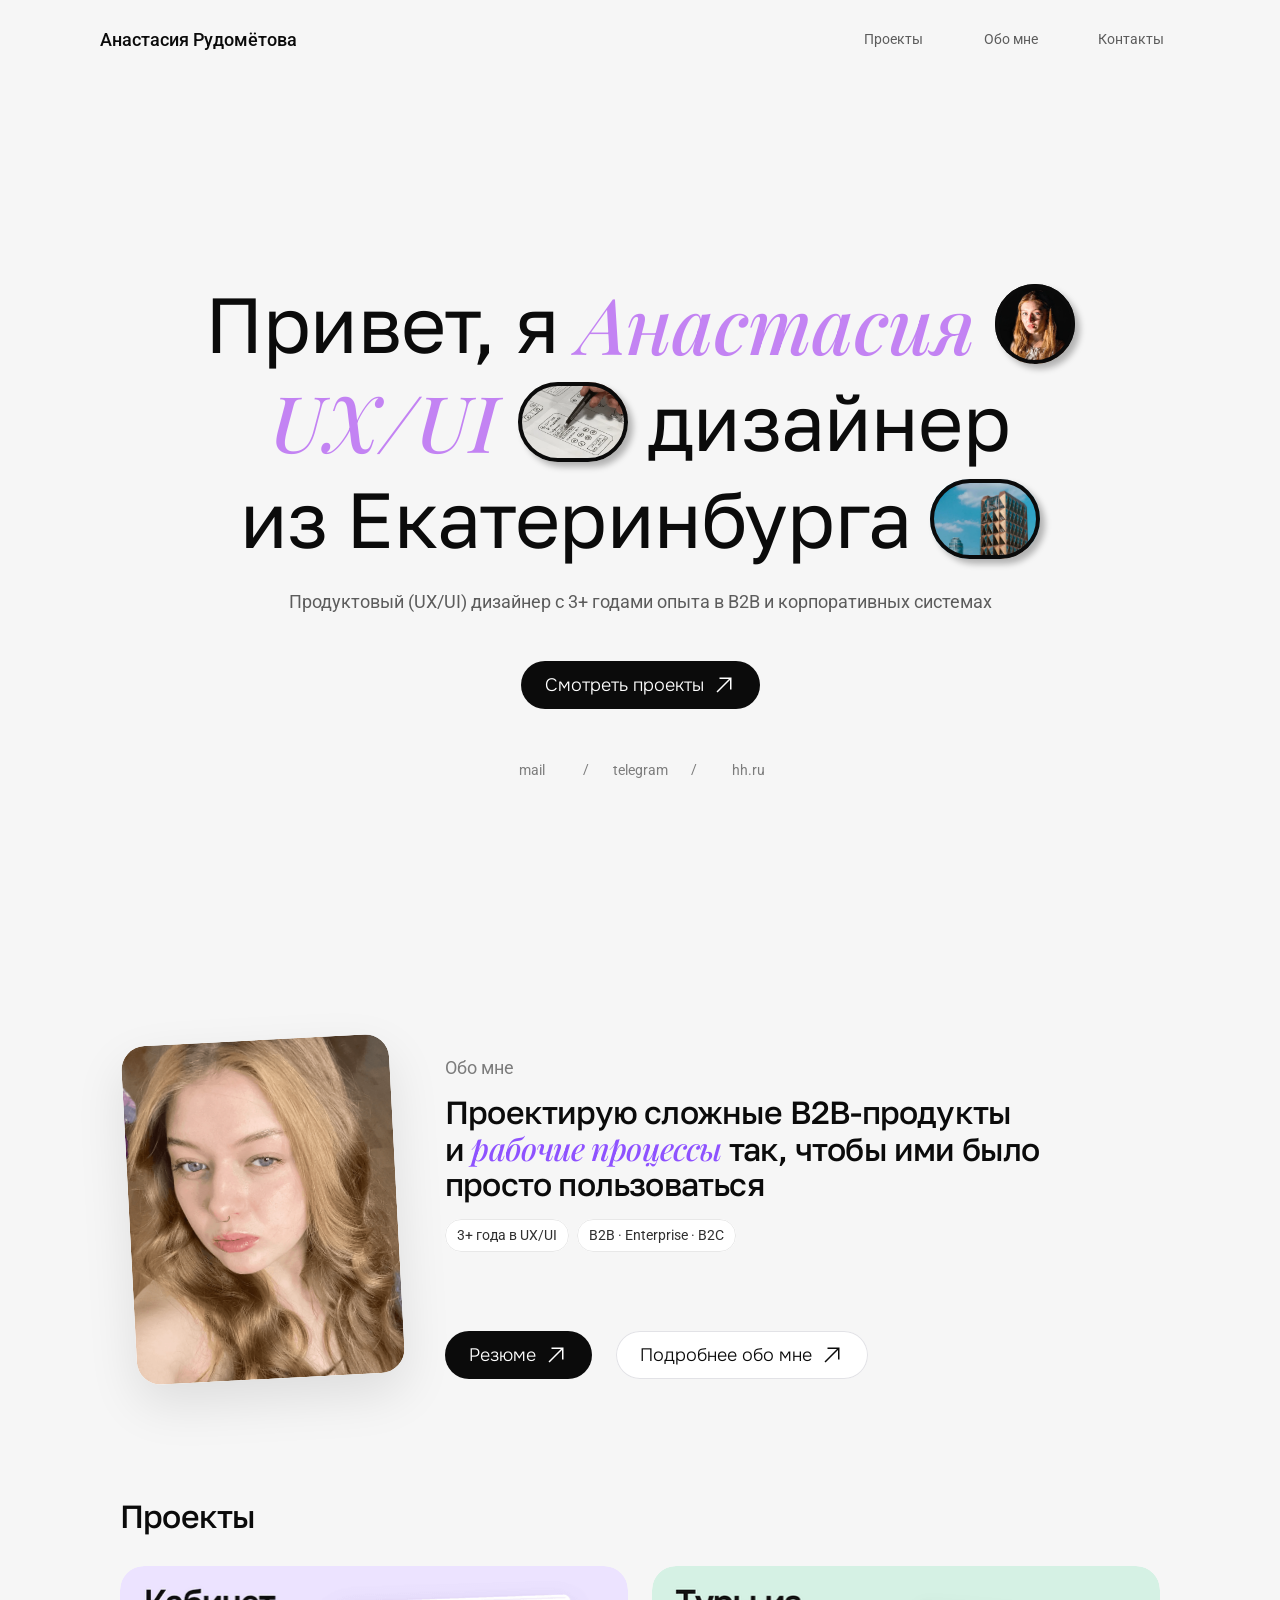
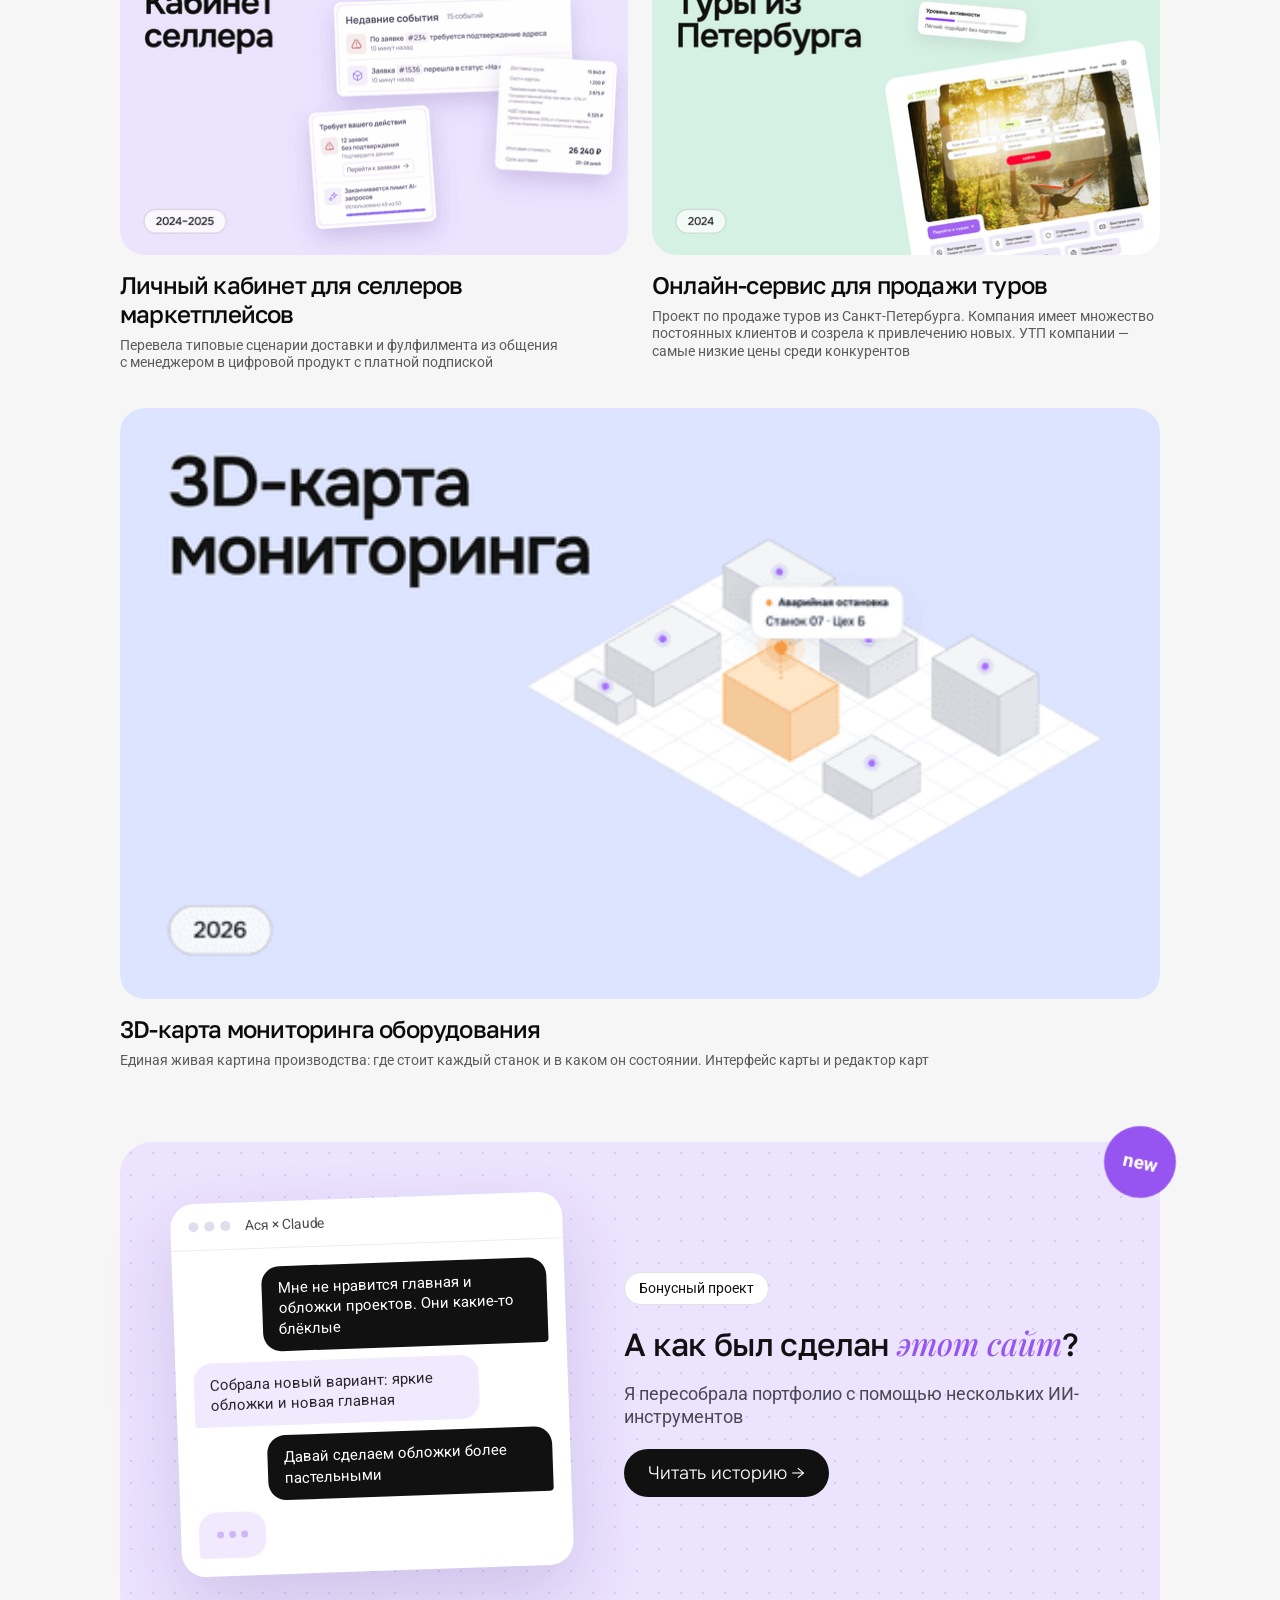
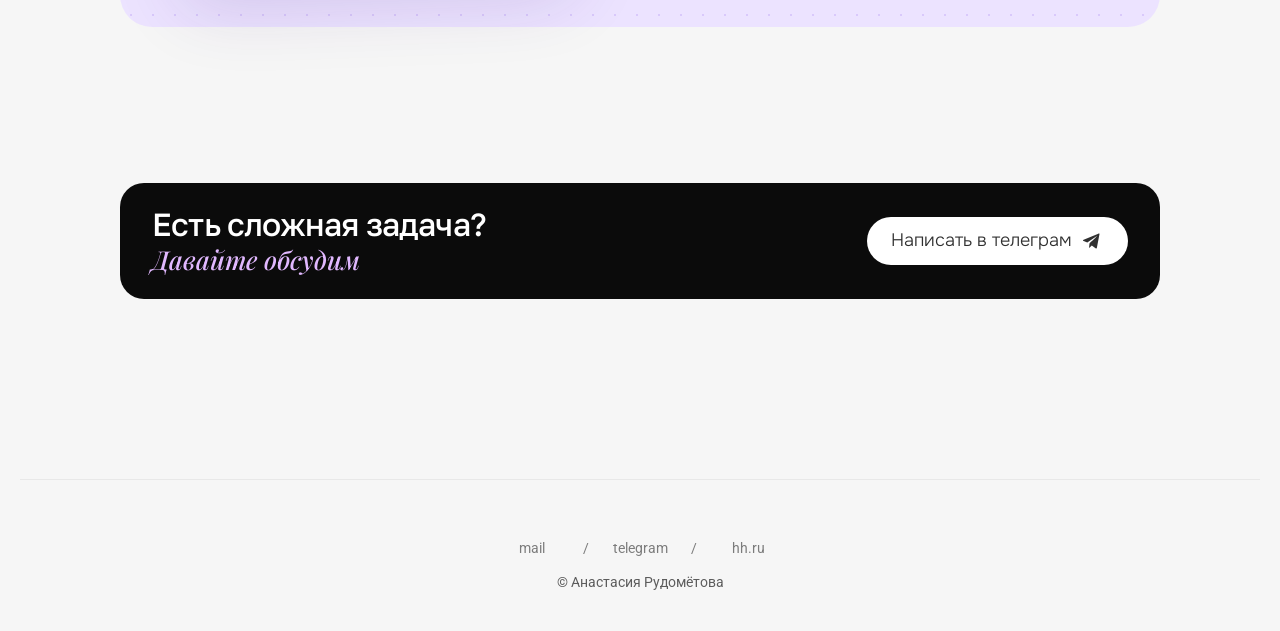
==== commit 0bbf02f7: "Update index.html" ====
--- a/index.html
+++ b/index.html
@@ -164,7 +164,7 @@
 	</script>
 <meta content="max-image-preview:large" name="robots"/><style data-site-breakpoint-css="">@media(min-width: 1440px){.hidden-72rtr7{display:none!important}}@media(min-width: 1200px) and (max-width: 1439.98px){.hidden-1vxwarc{display:none!important}}@media(min-width: 810px) and (max-width: 1199.98px){.hidden-1tfpqet{display:none!important}}@media(max-width: 809.98px){.hidden-a9um1k{display:none!important}}@media(min-width: 1440px){.hidden-1xy0toq{display:none!important}}@media(min-width: 1200px) and (max-width: 1439.98px){.hidden-152glpt{display:none!important}}@media(min-width: 810px) and (max-width: 1199.98px){.hidden-1mdj16h{display:none!important}}@media(max-width: 809.98px){.hidden-71cz7w{display:none!important}}</style><style data-site-components="site-lib-cursors-host site-2I9Iv PropertyOverrides site-d1bxR site-lib-combinedCSSRules site-xv9gG site-1vNZG site-8s2c9 site-svRbB site-UT5PH site-O3T2G site-h6Rxh site-xUfRi site-LRD21" data-site-css-ssr-minified="">html,body,#main{box-sizing:border-box;margin:0;padding:0}:root{-webkit-font-smoothing:antialiased;-moz-osx-font-smoothing:grayscale}*{box-sizing:border-box;-webkit-font-smoothing:inherit}h1,h2,h3,h4,h5,h6,p,figure{margin:0}body,input,textarea,select,button{font-family:sans-serif;font-size:12px}body{--token-597da178-2e77-4bea-8eb7-f12f5010f083:#c383f3;--token-c40000ae-904f-4928-80cb-4b854d70c0b4:#000;--token-2b9e9f96-0c35-4795-b915-59e721620b20:#7c7c7c;--token-028a1df2-9373-4cb0-8cc7-a6b1512a0cab:#f6f6f6;--token-790325e6-a4e0-4195-a182-d715595749b3:#00aaff80;--token-8d589923-b843-4a88-886d-50bf1e3f9a40:#0b0b0b;--token-21c2ef3c-f6a4-4ada-af40-ed071854e915:#e8e8e8;--token-c6d9d641-5b9c-4baf-85bf-3ecf83f1b8ed:#fff;--token-31bf6bfa-a083-41c5-b025-2cdc040f92d8:#f6f6f6;--token-a91b8625-a397-4ffa-aebf-00fd1ff18ca9:#fff;--token-fa39f602-c1df-41e0-abf1-78c1c63a645f:#5c5c5c;--token-f6d4c585-ff89-4182-b607-9d5da8c1ebc4:#fff;--token-aff6908e-9a16-4456-928d-df3b4ad1fc61:#eed8ff;--token-4059a8c3-0701-4ba5-9dab-781874a53501:#e1b8ff;--token-95384be9-283e-48f3-8c7a-61d7069ebf1c:#8e52ff;--token-ddbab71c-331e-414f-ba86-1d262e729217:#000;--token-4caef65f-d325-4cd6-9353-617bd3de467a:#ebebeb;--token-342ee82f-0eae-4ad0-a3f2-7aa809c93e85:#c383f3;--token-bfe0ac6f-e097-48f7-a2bd-ebc6d586f42a:#0006;--token-99e9f4a8-a01c-4d09-ad21-032d659b5108:#303030}@media (prefers-color-scheme:dark){body{--token-a91b8625-a397-4ffa-aebf-00fd1ff18ca9:#121212;--token-f6d4c585-ff89-4182-b607-9d5da8c1ebc4:#000}}@supports (z-index:calc(infinity)){#__site-badge-container{--infinity:infinity}}#__site-badge-container{pointer-events:none;width:100%;z-index:calc(var(--infinity,2147480000));justify-content:flex-end;padding:20px;display:flex;position:fixed;bottom:0}@supports (background:-webkit-named-image(i)) and (not (grid-template-rows:subgrid)){body{--site-will-change-override:transform}}@supports (background:-webkit-named-image(i)) and (not (position-area:top right)){body{--site-will-change-filter-override:filter}}[data-site-component-type=Text] div div span,[data-site-component-type=Text] a div span,[data-site-component-type=Text] span span span,[data-site-component-type=Text] p span span,[data-site-component-type=Text] h1 span span,[data-site-component-type=Text] h2 span span,[data-site-component-type=Text] h3 span span,[data-site-component-type=Text] h4 span span,[data-site-component-type=Text] h5 span span,[data-site-component-type=Text] h6 span span,[data-site-component-type=Text] a{font-family:var(--font-family);font-style:var(--font-style);font-weight:min(calc(var(--site-font-weight-increase,0) + var(--font-weight,400)), 900);color:var(--text-color);letter-spacing:var(--letter-spacing);font-size:var(--font-size);text-transform:var(--text-transform);--text-decoration:var(--site-text-decoration-style,solid) var(--site-text-decoration,none) var(--site-text-decoration-color,currentcolor) var(--site-text-decoration-thickness,auto);--text-decoration-skip-ink:var(--site-text-decoration-skip-ink);--text-underline-offset:var(--site-text-decoration-offset);line-height:var(--line-height);--font-family:var(--site-font-family);--font-style:var(--site-font-style);--font-weight:var(--site-font-weight);--text-color:var(--site-text-color);--letter-spacing:var(--site-letter-spacing);--font-size:var(--site-font-size);--text-transform:var(--site-text-transform);--line-height:var(--site-line-height)}@supports not (color:color(display-p3 1 1 1)){p.site-text,div.site-text,h1.site-text,h2.site-text,h3.site-text,h4.site-text,h5.site-text,h6.site-text,li.site-text,ol.site-text,ul.site-text,span.site-text:not([data-text-fill]){color:var(--site-blockquote-text-color-rgb,var(--site-blockquote-text-color,var(--site-text-color-rgb,var(--site-text-color,#000))));-webkit-text-stroke-color:var(--site-text-stroke-color-rgb,var(--site-text-stroke-color,initial))}mark.site-text{background-color:var(--site-blockquote-text-background-color-rgb,var(--site-blockquote-text-background-color,var(--site-text-background-color-rgb,var(--site-text-background-color,initial))))}}@supports not (color:color(display-p3 1 1 1)){code.site-text,code.site-text span.site-text:not([data-text-fill]){color:var(--site-blockquote-text-color-rgb,var(--site-blockquote-text-color,var(--site-code-text-color-rgb,var(--site-code-text-color,var(--site-text-color-rgb,var(--site-text-color,#000))))))}}@supports not (color:color(display-p3 1 1 1)){a.site-text,span.site-text[data-nested-link]{color:var(--site-link-text-color-rgb,var(--site-link-text-color,var(--site-blockquote-text-color-rgb,var(--site-blockquote-text-color,var(--site-text-color-rgb,var(--site-text-color,#000))))));background-color:var(--site-link-text-background-color-rgb,var(--site-link-text-background-color,initial));-webkit-text-decoration-color:var(--site-link-text-decoration-color-rgb,var(--site-link-text-decoration-color,var(--site-text-decoration-color-rgb,var(--site-text-decoration-color,currentcolor))));text-decoration-color:var(--site-link-text-decoration-color-rgb,var(--site-link-text-decoration-color,var(--site-text-decoration-color-rgb,var(--site-text-decoration-color,currentcolor))))}}@supports not (color:color(display-p3 1 1 1)){code.site-text a.site-text,code.site-text a.site-text span.site-text:not([data-text-fill]),code.site-text span.site-text[data-nested-link],code.site-text span.site-text[data-nested-link] span.site-text:not([data-text-fill]){color:var(--site-link-text-color-rgb,var(--site-link-text-color,var(--site-blockquote-text-color-rgb,var(--site-blockquote-text-color,var(--site-code-text-color-rgb,var(--site-code-text-color,var(--site-text-color-rgb,var(--site-text-color,#000))))))))}}@supports not (color:color(display-p3 1 1 1)){a.site-text:hover,span.site-text[data-nested-link]:hover{color:var(--site-link-hover-text-color-rgb,var(--site-link-hover-text-color,var(--site-link-text-color-rgb,var(--site-link-text-color,var(--site-blockquote-text-color-rgb,var(--site-blockquote-text-color,var(--site-text-color-rgb,var(--site-text-color,#000))))))));background-color:var(--site-link-hover-text-background-color-rgb,var(--site-link-hover-text-background-color,var(--site-link-text-background-color-rgb,var(--site-link-text-background-color,var(--site-text-background-color-rgb,var(--site-text-background-color,initial))))));-webkit-text-decoration-color:var(--site-link-hover-text-decoration-color-rgb,var(--site-link-hover-text-decoration-color,var(--site-link-text-decoration-color-rgb,var(--site-link-text-decoration-color,var(--site-text-decoration-color-rgb,var(--site-text-decoration-color,currentcolor))))));text-decoration-color:var(--site-link-hover-text-decoration-color-rgb,var(--site-link-hover-text-decoration-color,var(--site-link-text-decoration-color-rgb,var(--site-link-text-decoration-color,var(--site-text-decoration-color-rgb,var(--site-text-decoration-color,currentcolor))))))}}@supports not (color:color(display-p3 1 1 1)){code.site-text a.site-text:hover,code.site-text span.site-text[data-nested-link]:hover{color:var(--site-link-hover-text-color-rgb,var(--site-link-hover-text-color,var(--site-link-text-color-rgb,var(--site-link-text-color,var(--site-blockquote-text-color-rgb,var(--site-blockquote-text-color,var(--site-code-text-color-rgb,var(--site-code-text-color,var(--site-text-color-rgb,var(--site-text-color,#000))))))))))}}@supports not (color:color(display-p3 1 1 1)){a.site-text[data-site-page-link-current],span.site-text[data-site-page-link-current]{color:var(--site-link-current-text-color-rgb,var(--site-link-current-text-color,var(--site-link-text-color-rgb,var(--site-link-text-color,var(--site-text-color-rgb,var(--site-text-color,#000))))));background-color:var(--site-link-current-text-background-color-rgb,var(--site-link-current-text-background-color,var(--site-link-text-background-color-rgb,var(--site-link-text-background-color,var(--site-text-background-color-rgb,var(--site-text-background-color,initial))))));-webkit-text-decoration-color:var(--site-link-current-text-decoration-color-rgb,var(--site-link-current-text-decoration-color,var(--site-link-text-decoration-color-rgb,var(--site-link-text-decoration-color,var(--site-text-decoration-color-rgb,var(--site-text-decoration-color,currentcolor))))));text-decoration-color:var(--site-link-current-text-decoration-color-rgb,var(--site-link-current-text-decoration-color,var(--site-link-text-decoration-color-rgb,var(--site-link-text-decoration-color,var(--site-text-decoration-color-rgb,var(--site-text-decoration-color,currentcolor))))))}}@supports not (color:color(display-p3 1 1 1)){code.site-text a.site-text[data-site-page-link-current],code.site-text a.site-text[data-site-page-link-current] span.site-text:not([data-text-fill]),code.site-text span.site-text[data-site-page-link-current],code.site-text span.site-text[data-site-page-link-current] span.site-text:not([data-text-fill]){color:var(--site-link-current-text-color-rgb,var(--site-link-current-text-color,var(--site-link-text-color-rgb,var(--site-link-text-color,var(--site-code-text-color-rgb,var(--site-code-text-color,var(--site-text-color-rgb,var(--site-text-color,#000))))))));background-color:var(--site-link-current-text-background-color-rgb,var(--site-link-current-text-background-color,var(--site-link-text-background-color-rgb,var(--site-link-text-background-color,var(--site-text-background-color-rgb,var(--site-text-background-color,initial))))))}}@supports not (color:color(display-p3 1 1 1)){a.site-text[data-site-page-link-current]:hover,span.site-text[data-site-page-link-current]:hover{color:var(--site-link-hover-text-color-rgb,var(--site-link-hover-text-color,var(--site-link-current-text-color-rgb,var(--site-link-current-text-color,var(--site-link-text-color-rgb,var(--site-link-text-color,var(--site-code-text-color-rgb,var(--site-code-text-color,var(--site-text-color-rgb,var(--site-text-color,#000))))))))));background-color:var(--site-link-hover-text-background-color-rgb,var(--site-link-hover-text-background-color,var(--site-link-current-text-background-color-rgb,var(--site-link-current-text-background-color,var(--site-link-text-background-color-rgb,var(--site-link-text-background-color,initial))))));-webkit-text-decoration-color:var(--site-link-hover-text-decoration-color-rgb,var(--site-link-hover-text-decoration-color,var(--site-link-current-text-decoration-color-rgb,var(--site-link-current-text-decoration-color,var(--site-link-text-decoration-color-rgb,var(--site-link-text-decoration-color,var(--site-text-decoration-color-rgb,var(--site-text-decoration-color,currentcolor))))))));text-decoration-color:var(--site-link-hover-text-decoration-color-rgb,var(--site-link-hover-text-decoration-color,var(--site-link-current-text-decoration-color-rgb,var(--site-link-current-text-decoration-color,var(--site-link-text-decoration-color-rgb,var(--site-link-text-decoration-color,var(--site-text-decoration-color-rgb,var(--site-text-decoration-color,currentcolor))))))))}}@supports not (color:color(display-p3 1 1 1)){code.site-text a.site-text[data-site-page-link-current]:hover,code.site-text a.site-text[data-site-page-link-current]:hover span.site-text:not([data-text-fill]),code.site-text span.site-text[data-site-page-link-current]:hover,code.site-text span.site-text[data-site-page-link-current]:hover span.site-text:not([data-text-fill]){color:var(--site-link-hover-text-color-rgb,var(--site-link-hover-text-color,var(--site-link-current-text-color-rgb,var(--site-link-current-text-color,var(--site-link-text-color-rgb,var(--site-link-text-color,var(--site-code-text-color-rgb,var(--site-code-text-color,var(--site-text-color-rgb,var(--site-text-color,#000))))))))));background-color:var(--site-link-hover-text-background-color-rgb,var(--site-link-hover-text-background-color,var(--site-link-current-text-background-color-rgb,var(--site-link-current-text-background-color,var(--site-link-text-background-color-rgb,var(--site-link-text-background-color,initial))))))}}[data-site-component-type=Stack]:not([data-site-generated])>*,[data-site-component-type=Stack]:not([data-site-generated])>[data-site-component-type],NavigationContainer [data-site-component-type=NavigationContainer]>*,[data-site-component-type=NavigationContainer]>[data-site-component-type]{position:relative}@supports not (overflow:clip){:root{--overflow-clip-fallback:hidden}}@supports (background:-webkit-named-image(i)) and (not (contain-intrinsic-size:inherit)){div.site-text,p.site-text,h1.site-text,h2.site-text,h3.site-text,h4.site-text,h5.site-text,h6.site-text,ol.site-text,ul.site-text,li.site-text,blockquote.site-text,.site-text.site-image{display:var(--text-truncation-display-inline-for-safari-16,revert)}div.site-text:after,p.site-text:after,h1.site-text:after,h2.site-text:after,h3.site-text:after,h4.site-text:after,h5.site-text:after,h6.site-text:after,ol.site-text:after,ul.site-text:after,li.site-text:after,blockquote.site-text:after,.site-text.site-image:after{content:var(--text-truncation-line-break-for-safari-16);white-space:pre}.site-text.site-text-module,.site-text.site-table-wrapper{display:var(--text-truncation-display-none-for-safari-16,revert)}p.site-text[data-text-fill]{display:var(--text-truncation-display-inline-for-safari-16,inline-block)}}@supports (corner-shape:superellipse(2)){:root{--one-if-corner-shape-supported:1}}.site-cursor-none,.site-cursor-none *{cursor:none!important}.site-pointer-events-none,.site-pointer-events-none *{pointer-events:none!important}.site-2I9Iv.site-34n5a4,.site-2I9Iv .site-34n5a4{display:block}.site-2I9Iv.site-1xy0toq{background-color:var(--token-028a1df2-9373-4cb0-8cc7-a6b1512a0cab,#f6f6f6);height:min-content;overflow:var(--overflow-clip-fallback,clip);flex-flow:column;place-content:center flex-start;align-items:center;gap:0;width:100%;padding:0;display:flex;position:relative}.site-2I9Iv .site-1lwwkeh-container{z-index:5;flex:none;order:-1000;width:100%;height:80px;position:sticky;top:0}.site-2I9Iv .site-1xf7zzi{margin:0;background:0 0;flex-grow:1;width:0;height:0;margin-bottom:0;position:relative}.site-2I9Iv .site-hewisq-container{flex:none;order:1002;width:100%;height:auto;position:relative}[data-layout-template=true]>#overlay{margin-bottom:0}@media (max-width:809.98px){.site-2I9Iv .site-1lwwkeh-container{height:auto}}.ssr-variant{display:contents}.site-d1bxR.site-gsyv0j,.site-d1bxR .site-gsyv0j{display:block}.site-d1bxR.site-1szppxb{height:min-content;overflow:var(--overflow-clip-fallback,clip);flex-flow:row;place-content:center flex-start;align-items:center;gap:24px;width:1440px;padding:16px 100px;display:flex;position:relative}.site-d1bxR .site-1pyq3at{flex-flow:column;flex:1 0 0;place-content:center;align-items:center;gap:10px;width:1px;height:min-content;padding:0;display:flex;position:relative;overflow:visible}.site-d1bxR .site-1i1yfd3{--site-text-wrap-override:none;flex:none;width:100%;height:auto;position:relative}.site-d1bxR .site-hxk6a0{height:44px;overflow:var(--overflow-clip-fallback,clip);flex-flow:row;flex:none;place-content:center;align-items:center;gap:8px;width:min-content;padding:16px;display:flex;position:relative}.site-d1bxR .site-1frvsfp,.site-d1bxR .site-dxfufi,.site-d1bxR .site-cwbpfn,.site-d1bxR .site-uf0llp{white-space:pre;flex:none;width:auto;height:auto;position:relative}.site-d1bxR .site-svivnv{flex:none;width:16px;height:auto;position:relative}.site-d1bxR .site-y4q7z5{flex-flow:row;flex:none;place-content:center;align-items:center;gap:24px;width:min-content;height:min-content;padding:0;display:flex;position:relative;overflow:visible}.site-d1bxR .site-1o33ky3,.site-d1bxR .site-scwv1f{height:48px;overflow:var(--overflow-clip-fallback,clip);flex-flow:row;flex:none;place-content:center;align-items:center;gap:10px;width:min-content;padding:16px;text-decoration:none;display:flex;position:relative}.site-d1bxR .site-loc95v{height:48px;overflow:var(--overflow-clip-fallback,clip);flex-flow:row;flex:none;place-content:center;align-items:center;gap:10px;width:95px;padding:16px;text-decoration:none;display:flex;position:relative}.site-d1bxR.site-v-88a224.site-1szppxb{flex-direction:column;justify-content:center;gap:0;width:390px;padding:8px 24px;overflow:visible}.site-d1bxR.site-v-88a224 .site-1pyq3at,.site-d1bxR.site-v-ng3oqs .site-1pyq3at{flex-direction:row;flex:none;width:100%}.site-d1bxR.site-v-88a224 .site-1i1yfd3,.site-d1bxR.site-v-ng3oqs .site-1i1yfd3{flex:1 0 0;width:1px}.site-d1bxR.site-v-88a224 .site-hxk6a0,.site-d1bxR.site-v-ng3oqs .site-hxk6a0{cursor:pointer}.site-d1bxR.site-v-ng3oqs.site-1szppxb{flex-direction:column;gap:8px;width:390px;height:240px;padding:8px 24px;overflow:visible}.site-d1bxR.site-v-ng3oqs .site-y4q7z5{flex-direction:column;gap:0;width:100%;height:168px}.site-d1bxR.site-v-ng3oqs .site-1o33ky3,.site-d1bxR.site-v-ng3oqs .site-loc95v,.site-d1bxR.site-v-ng3oqs .site-scwv1f{cursor:pointer;width:100%;height:56px}.site-BHFnZ .site-styles-preset-49mfue:not(.rich-text-wrapper),.site-BHFnZ .site-styles-preset-49mfue.rich-text-wrapper p{--site-font-family:"Roboto", "Roboto Placeholder", sans-serif;--site-font-family-bold:"Roboto", "Roboto Placeholder", sans-serif;--site-font-family-bold-italic:"Roboto", "Roboto Placeholder", sans-serif;--site-font-family-italic:"Roboto", "Roboto Placeholder", sans-serif;--site-font-open-type-features:"blwf" on, "cv03" on, "cv04" on, "cv09" on, "cv11" on;--site-font-size:18px;--site-font-style:normal;--site-font-style-bold:normal;--site-font-style-bold-italic:italic;--site-font-style-italic:italic;--site-font-variation-axes:normal;--site-font-weight:500;--site-font-weight-bold:700;--site-font-weight-bold-italic:600;--site-font-weight-italic:500;--site-letter-spacing:0em;--site-line-height:1.3em;--site-paragraph-spacing:20px;--site-text-alignment:left;--site-text-color:var(--token-8d589923-b843-4a88-886d-50bf1e3f9a40,#0b0b0b);--site-text-decoration:none;--site-text-stroke-color:initial;--site-text-stroke-width:initial;--site-text-transform:none;--site-text-wrap:balance}@media (max-width:1439px) and (min-width:1200px){.site-BHFnZ .site-styles-preset-49mfue:not(.rich-text-wrapper),.site-BHFnZ .site-styles-preset-49mfue.rich-text-wrapper p{--site-font-family:"Roboto", "Roboto Placeholder", sans-serif;--site-font-family-bold:"Roboto", "Roboto Placeholder", sans-serif;--site-font-family-bold-italic:"Roboto", "Roboto Placeholder", sans-serif;--site-font-family-italic:"Roboto", "Roboto Placeholder", sans-serif;--site-font-open-type-features:"blwf" on, "cv03" on, "cv04" on, "cv09" on, "cv11" on;--site-font-size:18px;--site-font-style:normal;--site-font-style-bold:normal;--site-font-style-bold-italic:italic;--site-font-style-italic:italic;--site-font-variation-axes:normal;--site-font-weight:500;--site-font-weight-bold:700;--site-font-weight-bold-italic:600;--site-font-weight-italic:500;--site-letter-spacing:0em;--site-line-height:1.3em;--site-paragraph-spacing:20px;--site-text-alignment:left;--site-text-color:var(--token-8d589923-b843-4a88-886d-50bf1e3f9a40,#0b0b0b);--site-text-decoration:none;--site-text-stroke-color:initial;--site-text-stroke-width:initial;--site-text-transform:none;--site-text-wrap:balance}}@media (max-width:1199px) and (min-width:810px){.site-BHFnZ .site-styles-preset-49mfue:not(.rich-text-wrapper),.site-BHFnZ .site-styles-preset-49mfue.rich-text-wrapper p{--site-font-family:"Roboto", "Roboto Placeholder", sans-serif;--site-font-family-bold:"Roboto", "Roboto Placeholder", sans-serif;--site-font-family-bold-italic:"Roboto", "Roboto Placeholder", sans-serif;--site-font-family-italic:"Roboto", "Roboto Placeholder", sans-serif;--site-font-open-type-features:"blwf" on, "cv03" on, "cv04" on, "cv09" on, "cv11" on;--site-font-size:18px;--site-font-style:normal;--site-font-style-bold:normal;--site-font-style-bold-italic:italic;--site-font-style-italic:italic;--site-font-variation-axes:normal;--site-font-weight:500;--site-font-weight-bold:700;--site-font-weight-bold-italic:600;--site-font-weight-italic:500;--site-letter-spacing:0em;--site-line-height:1.3em;--site-paragraph-spacing:20px;--site-text-alignment:left;--site-text-color:var(--token-8d589923-b843-4a88-886d-50bf1e3f9a40,#0b0b0b);--site-text-decoration:none;--site-text-stroke-color:initial;--site-text-stroke-width:initial;--site-text-transform:none;--site-text-wrap:balance}}@media (max-width:809px) and (min-width:0){.site-BHFnZ .site-styles-preset-49mfue:not(.rich-text-wrapper),.site-BHFnZ .site-styles-preset-49mfue.rich-text-wrapper p{--site-font-family:"Roboto", "Roboto Placeholder", sans-serif;--site-font-family-bold:"Roboto", "Roboto Placeholder", sans-serif;--site-font-family-bold-italic:"Roboto", "Roboto Placeholder", sans-serif;--site-font-family-italic:"Roboto", "Roboto Placeholder", sans-serif;--site-font-open-type-features:"blwf" on, "cv03" on, "cv04" on, "cv09" on, "cv11" on;--site-font-size:18px;--site-font-style:normal;--site-font-style-bold:normal;--site-font-style-bold-italic:italic;--site-font-style-italic:italic;--site-font-variation-axes:normal;--site-font-weight:500;--site-font-weight-bold:700;--site-font-weight-bold-italic:600;--site-font-weight-italic:500;--site-letter-spacing:0em;--site-line-height:1.3em;--site-paragraph-spacing:20px;--site-text-alignment:left;--site-text-color:var(--token-8d589923-b843-4a88-886d-50bf1e3f9a40,#0b0b0b);--site-text-decoration:none;--site-text-stroke-color:initial;--site-text-stroke-width:initial;--site-text-transform:none;--site-text-wrap:balance}}.site-0TUMA .site-styles-preset-4r5mbc:not(.rich-text-wrapper),.site-0TUMA .site-styles-preset-4r5mbc.rich-text-wrapper a{--site-link-hover-text-color:var(--token-597da178-2e77-4bea-8eb7-f12f5010f083,#c383f3);--site-link-text-color:var(--token-8d589923-b843-4a88-886d-50bf1e3f9a40,#0b0b0b)}@media (max-width:1439px) and (min-width:1200px){.site-0XeJw .site-styles-preset-f5msev:not(.rich-text-wrapper),.site-0XeJw .site-styles-preset-f5msev.rich-text-wrapper p{--site-font-family:"Roboto", "Roboto Placeholder", sans-serif;--site-font-family-bold:"Roboto", "Roboto Placeholder", sans-serif;--site-font-family-bold-italic:"Roboto", "Roboto Placeholder", sans-serif;--site-font-family-italic:"Roboto", "Roboto Placeholder", sans-serif;--site-font-open-type-features:"blwf" on, "cv03" on, "cv04" on, "cv09" on, "cv11" on;--site-font-size:14px;--site-font-style:normal;--site-font-style-bold:normal;--site-font-style-bold-italic:italic;--site-font-style-italic:italic;--site-font-variation-axes:normal;--site-font-weight:400;--site-font-weight-bold:700;--site-font-weight-bold-italic:700;--site-font-weight-italic:400;--site-letter-spacing:0em;--site-line-height:1.25em;--site-paragraph-spacing:20px;--site-text-alignment:start;--site-text-color:var(--token-8d589923-b843-4a88-886d-50bf1e3f9a40,#0b0b0b);--site-text-decoration:none;--site-text-stroke-color:initial;--site-text-stroke-width:initial;--site-text-transform:none}}@media (max-width:1199px) and (min-width:810px){.site-0XeJw .site-styles-preset-f5msev:not(.rich-text-wrapper),.site-0XeJw .site-styles-preset-f5msev.rich-text-wrapper p{--site-font-family:"Roboto", "Roboto Placeholder", sans-serif;--site-font-family-bold:"Roboto", "Roboto Placeholder", sans-serif;--site-font-family-bold-italic:"Roboto", "Roboto Placeholder", sans-serif;--site-font-family-italic:"Roboto", "Roboto Placeholder", sans-serif;--site-font-open-type-features:"blwf" on, "cv03" on, "cv04" on, "cv09" on, "cv11" on;--site-font-size:14px;--site-font-style:normal;--site-font-style-bold:normal;--site-font-style-bold-italic:italic;--site-font-style-italic:italic;--site-font-variation-axes:normal;--site-font-weight:400;--site-font-weight-bold:700;--site-font-weight-bold-italic:700;--site-font-weight-italic:400;--site-letter-spacing:0em;--site-line-height:1.25em;--site-paragraph-spacing:20px;--site-text-alignment:start;--site-text-color:var(--token-8d589923-b843-4a88-886d-50bf1e3f9a40,#0b0b0b);--site-text-decoration:none;--site-text-stroke-color:initial;--site-text-stroke-width:initial;--site-text-transform:none}}@media (max-width:809px) and (min-width:0){.site-0XeJw .site-styles-preset-f5msev:not(.rich-text-wrapper),.site-0XeJw .site-styles-preset-f5msev.rich-text-wrapper p{--site-font-family:"Roboto", "Roboto Placeholder", sans-serif;--site-font-family-bold:"Roboto", "Roboto Placeholder", sans-serif;--site-font-family-bold-italic:"Roboto", "Roboto Placeholder", sans-serif;--site-font-family-italic:"Roboto", "Roboto Placeholder", sans-serif;--site-font-open-type-features:"blwf" on, "cv03" on, "cv04" on, "cv09" on, "cv11" on;--site-font-size:12px;--site-font-style:normal;--site-font-style-bold:normal;--site-font-style-bold-italic:italic;--site-font-style-italic:italic;--site-font-variation-axes:normal;--site-font-weight:400;--site-font-weight-bold:700;--site-font-weight-bold-italic:700;--site-font-weight-italic:400;--site-letter-spacing:0em;--site-line-height:1.25em;--site-paragraph-spacing:20px;--site-text-alignment:start;--site-text-color:var(--token-8d589923-b843-4a88-886d-50bf1e3f9a40,#0b0b0b);--site-text-decoration:none;--site-text-stroke-color:initial;--site-text-stroke-width:initial;--site-text-transform:none}}@media (max-width:1439px) and (min-width:1200px){.site-zEcEc .site-styles-preset-z6aizh:not(.rich-text-wrapper),.site-zEcEc .site-styles-preset-z6aizh.rich-text-wrapper p{--site-font-family:"Roboto", "Roboto Placeholder", sans-serif;--site-font-family-bold:"Roboto", "Roboto Placeholder", sans-serif;--site-font-family-bold-italic:"Roboto", "Roboto Placeholder", sans-serif;--site-font-family-italic:"Roboto", "Roboto Placeholder", sans-serif;--site-font-open-type-features:normal;--site-font-size:18px;--site-font-style:normal;--site-font-style-bold:normal;--site-font-style-bold-italic:italic;--site-font-style-italic:italic;--site-font-variation-axes:normal;--site-font-weight:400;--site-font-weight-bold:700;--site-font-weight-bold-italic:700;--site-font-weight-italic:400;--site-letter-spacing:0em;--site-line-height:1.3em;--site-paragraph-spacing:20px;--site-text-alignment:left;--site-text-color:#050505;--site-text-decoration:none;--site-text-stroke-color:initial;--site-text-stroke-width:initial;--site-text-transform:none;--site-text-wrap:balance}}@media (max-width:1199px) and (min-width:810px){.site-zEcEc .site-styles-preset-z6aizh:not(.rich-text-wrapper),.site-zEcEc .site-styles-preset-z6aizh.rich-text-wrapper p{--site-font-family:"Roboto", "Roboto Placeholder", sans-serif;--site-font-family-bold:"Roboto", "Roboto Placeholder", sans-serif;--site-font-family-bold-italic:"Roboto", "Roboto Placeholder", sans-serif;--site-font-family-italic:"Roboto", "Roboto Placeholder", sans-serif;--site-font-open-type-features:normal;--site-font-size:18px;--site-font-style:normal;--site-font-style-bold:normal;--site-font-style-bold-italic:italic;--site-font-style-italic:italic;--site-font-variation-axes:normal;--site-font-weight:400;--site-font-weight-bold:700;--site-font-weight-bold-italic:700;--site-font-weight-italic:400;--site-letter-spacing:0em;--site-line-height:1.3em;--site-paragraph-spacing:20px;--site-text-alignment:left;--site-text-color:#050505;--site-text-decoration:none;--site-text-stroke-color:initial;--site-text-stroke-width:initial;--site-text-transform:none;--site-text-wrap:balance}}@media (max-width:809px) and (min-width:0){.site-zEcEc .site-styles-preset-z6aizh:not(.rich-text-wrapper),.site-zEcEc .site-styles-preset-z6aizh.rich-text-wrapper p{--site-font-family:"Roboto", "Roboto Placeholder", sans-serif;--site-font-family-bold:"Roboto", "Roboto Placeholder", sans-serif;--site-font-family-bold-italic:"Roboto", "Roboto Placeholder", sans-serif;--site-font-family-italic:"Roboto", "Roboto Placeholder", sans-serif;--site-font-open-type-features:normal;--site-font-size:18px;--site-font-style:normal;--site-font-style-bold:normal;--site-font-style-bold-italic:italic;--site-font-style-italic:italic;--site-font-variation-axes:normal;--site-font-weight:400;--site-font-weight-bold:700;--site-font-weight-bold-italic:700;--site-font-weight-italic:400;--site-letter-spacing:0em;--site-line-height:1.3em;--site-paragraph-spacing:20px;--site-text-alignment:left;--site-text-color:#050505;--site-text-decoration:none;--site-text-stroke-color:initial;--site-text-stroke-width:initial;--site-text-transform:none;--site-text-wrap:balance}}body{--site-will-change-override:none}@supports (background:-webkit-named-image(i)) and (not (grid-template-rows:subgrid)){body{--site-will-change-override:transform}}body{--site-will-change-filter-override:none}@supports (background:-webkit-named-image(i)) and (not (position-area:top right)){body{--site-will-change-filter-override:filter}}[data-site-component-type]{position:absolute}[data-site-component-type=Text]{cursor:inherit}[data-site-component-text-autosized] *{white-space:pre}[data-site-component-type=Text]>*{text-align:var(--site-text-alignment,start)}[data-site-component-type=Text] span span,[data-site-component-type=Text] p span,[data-site-component-type=Text] h1 span,[data-site-component-type=Text] h2 span,[data-site-component-type=Text] h3 span,[data-site-component-type=Text] h4 span,[data-site-component-type=Text] h5 span,[data-site-component-type=Text] h6 span{display:block}[data-site-component-type=Text] span span span,[data-site-component-type=Text] p span span,[data-site-component-type=Text] h1 span span,[data-site-component-type=Text] h2 span span,[data-site-component-type=Text] h3 span span,[data-site-component-type=Text] h4 span span,[data-site-component-type=Text] h5 span span,[data-site-component-type=Text] h6 span span{display:unset}[data-site-component-type=Text] div div span,[data-site-component-type=Text] a div span,[data-site-component-type=Text] span span span,[data-site-component-type=Text] p span span,[data-site-component-type=Text] h1 span span,[data-site-component-type=Text] h2 span span,[data-site-component-type=Text] h3 span span,[data-site-component-type=Text] h4 span span,[data-site-component-type=Text] h5 span span,[data-site-component-type=Text] h6 span span,[data-site-component-type=Text] a{font-family:var(--font-family);font-style:var(--font-style);font-weight:min(calc(var(--site-font-weight-increase,0) + var(--font-weight,400)), 900);color:var(--text-color);letter-spacing:var(--letter-spacing);font-size:var(--font-size);text-transform:var(--text-transform);--text-decoration:var(--site-text-decoration-style,solid) var(--site-text-decoration,none) var(--site-text-decoration-color,currentcolor) var(--site-text-decoration-thickness,auto);--text-decoration-skip-ink:var(--site-text-decoration-skip-ink);--text-underline-offset:var(--site-text-decoration-offset);line-height:var(--line-height);--font-family:var(--site-font-family);--font-style:var(--site-font-style);--font-weight:var(--site-font-weight);--text-color:var(--site-text-color);--letter-spacing:var(--site-letter-spacing);--font-size:var(--site-font-size);--text-transform:var(--site-text-transform);--line-height:var(--site-line-height)}[data-site-component-type=Text] a,[data-site-component-type=Text] a div span,[data-site-component-type=Text] a span span span,[data-site-component-type=Text] a p span span,[data-site-component-type=Text] a h1 span span,[data-site-component-type=Text] a h2 span span,[data-site-component-type=Text] a h3 span span,[data-site-component-type=Text] a h4 span span,[data-site-component-type=Text] a h5 span span,[data-site-component-type=Text] a h6 span span{--font-family:var(--site-link-font-family,var(--site-font-family));--font-style:var(--site-link-font-style,var(--site-font-style));--font-weight:var(--site-link-font-weight,var(--site-font-weight));--text-color:var(--site-link-text-color,var(--site-text-color));--font-size:var(--site-link-font-size,var(--site-font-size));--text-transform:var(--site-link-text-transform,var(--site-text-transform));--text-decoration:var(--site-link-text-decoration-style,var(--site-text-decoration-style,solid)) var(--site-link-text-decoration,var(--site-text-decoration,none)) var(--site-link-text-decoration-color,var(--site-text-decoration-color,currentcolor)) var(--site-link-text-decoration-thickness,var(--site-text-decoration-thickness,auto));--text-decoration-skip-ink:var(--site-link-text-decoration-skip-ink,var(--site-text-decoration-skip-ink));--text-underline-offset:var(--site-link-text-decoration-offset,var(--site-text-decoration-offset))}[data-site-component-type=Text] a:hover,[data-site-component-type=Text] a div span:hover,[data-site-component-type=Text] a span span span:hover,[data-site-component-type=Text] a p span span:hover,[data-site-component-type=Text] a h1 span span:hover,[data-site-component-type=Text] a h2 span span:hover,[data-site-component-type=Text] a h3 span span:hover,[data-site-component-type=Text] a h4 span span:hover,[data-site-component-type=Text] a h5 span span:hover,[data-site-component-type=Text] a h6 span span:hover{--font-family:var(--site-link-hover-font-family,var(--site-link-font-family,var(--site-font-family)));--font-style:var(--site-link-hover-font-style,var(--site-link-font-style,var(--site-font-style)));--font-weight:var(--site-link-hover-font-weight,var(--site-link-font-weight,var(--site-font-weight)));--text-color:var(--site-link-hover-text-color,var(--site-link-text-color,var(--site-text-color)));--font-size:var(--site-link-hover-font-size,var(--site-link-font-size,var(--site-font-size)));--text-transform:var(--site-link-hover-text-transform,var(--site-link-text-transform,var(--site-text-transform)));--text-decoration:var(--site-link-hover-text-decoration-style,var(--site-link-text-decoration-style,var(--site-text-decoration-style,solid))) var(--site-link-hover-text-decoration,var(--site-link-text-decoration,var(--site-text-decoration,none))) var(--site-link-hover-text-decoration-color,var(--site-link-text-decoration-color,var(--site-text-decoration-color,currentcolor))) var(--site-link-hover-text-decoration-thickness,var(--site-link-text-decoration-thickness,var(--site-text-decoration-thickness,auto)));--text-decoration-skip-ink:var(--site-link-hover-text-decoration-skip-ink,var(--site-link-text-decoration-skip-ink,var(--site-text-decoration-skip-ink)));--text-underline-offset:var(--site-link-hover-text-decoration-offset,var(--site-link-text-decoration-offset,var(--site-text-decoration-offset)))}[data-site-component-type=Text].isCurrent a,[data-site-component-type=Text].isCurrent a div span,[data-site-component-type=Text].isCurrent a span span span,[data-site-component-type=Text].isCurrent a p span span,[data-site-component-type=Text].isCurrent a h1 span span,[data-site-component-type=Text].isCurrent a h2 span span,[data-site-component-type=Text].isCurrent a h3 span span,[data-site-component-type=Text].isCurrent a h4 span span,[data-site-component-type=Text].isCurrent a h5 span span,[data-site-component-type=Text].isCurrent a h6 span span{--font-family:var(--site-link-current-font-family,var(--site-link-font-family,var(--site-font-family)));--font-style:var(--site-link-current-font-style,var(--site-link-font-style,var(--site-font-style)));--font-weight:var(--site-link-current-font-weight,var(--site-link-font-weight,var(--site-font-weight)));--text-color:var(--site-link-current-text-color,var(--site-link-text-color,var(--site-text-color)));--font-size:var(--site-link-current-font-size,var(--site-link-font-size,var(--site-font-size)));--text-transform:var(--site-link-current-text-transform,var(--site-link-text-transform,var(--site-text-transform)));--text-decoration:var(--site-link-current-text-decoration-style,var(--site-link-text-decoration-style,var(--site-text-decoration-style,solid))) var(--site-link-current-text-decoration,var(--site-link-text-decoration,var(--site-text-decoration,none))) var(--site-link-current-text-decoration-color,var(--site-link-text-decoration-color,var(--site-text-decoration-color,currentcolor))) var(--site-link-current-text-decoration-thickness,var(--site-link-text-decoration-thickness,var(--site-text-decoration-thickness,auto)));--text-decoration-skip-ink:var(--site-link-current-text-decoration-skip-ink,var(--site-link-text-decoration-skip-ink,var(--site-text-decoration-skip-ink)));--text-underline-offset:var(--site-link-current-text-decoration-offset,var(--site-link-text-decoration-offset,var(--site-text-decoration-offset)))}[data-site-component-type=RichTextContainer]{outline:none;flex-direction:column;flex-shrink:0;justify-content:flex-start;display:flex}p.site-text,div.site-text,figure.site-text,h1.site-text,h2.site-text,h3.site-text,h4.site-text,h5.site-text,h6.site-text,ol.site-text,ul.site-text{margin:0;padding:0}p.site-text,div.site-text,h1.site-text,h2.site-text,h3.site-text,h4.site-text,h5.site-text,h6.site-text,li.site-text,ol.site-text,ul.site-text,mark.site-text,span.site-text:not([data-text-fill]){font-family:var(--site-font-family-preview,var(--site-blockquote-font-family,var(--site-font-family,Inter, Inter Placeholder, sans-serif)));font-style:var(--site-font-style-preview,var(--site-blockquote-font-style,var(--site-font-style,normal)));font-weight:var(--site-font-weight-preview,var(--site-blockquote-font-weight,var(--site-font-weight,400)));color:var(--site-blockquote-text-color,var(--site-text-color,#000));font-size:calc(var(--site-blockquote-font-size,var(--site-font-size,16px)) * var(--site-font-size-scale,1));letter-spacing:var(--site-blockquote-letter-spacing,var(--site-letter-spacing,0));text-transform:var(--site-blockquote-text-transform,var(--site-text-transform,none));-webkit-text-decoration-line:var(--site-blockquote-text-decoration,var(--site-text-decoration,initial));text-decoration-line:var(--site-blockquote-text-decoration,var(--site-text-decoration,initial));-webkit-text-decoration-style:var(--site-blockquote-text-decoration-style,var(--site-text-decoration-style,initial));text-decoration-style:var(--site-blockquote-text-decoration-style,var(--site-text-decoration-style,initial));-webkit-text-decoration-color:var(--site-blockquote-text-decoration-color,var(--site-text-decoration-color,initial));text-decoration-color:var(--site-blockquote-text-decoration-color,var(--site-text-decoration-color,initial));text-decoration-thickness:var(--site-blockquote-text-decoration-thickness,var(--site-text-decoration-thickness,initial));text-decoration-skip-ink:var(--site-blockquote-text-decoration-skip-ink,var(--site-text-decoration-skip-ink,initial));text-underline-offset:var(--site-blockquote-text-decoration-offset,var(--site-text-decoration-offset,initial));line-height:var(--site-blockquote-line-height,var(--site-line-height,1.2em));text-align:var(--site-blockquote-text-alignment,var(--site-text-alignment,start));-webkit-text-stroke-width:var(--site-text-stroke-width,initial);-webkit-text-stroke-color:var(--site-text-stroke-color,initial);-moz-font-feature-settings:var(--site-font-open-type-features,initial);-webkit-font-feature-settings:var(--site-font-open-type-features,initial);font-feature-settings:var(--site-font-open-type-features,initial);font-variation-settings:var(--site-font-variation-axes-preview,var(--site-font-variation-axes,normal));text-wrap:var(--site-text-wrap-override,var(--site-text-wrap))}mark.site-text,p.site-text,div.site-text,h1.site-text,h2.site-text,h3.site-text,h4.site-text,h5.site-text,h6.site-text,li.site-text,ol.site-text,ul.site-text{background-color:var(--site-blockquote-text-background-color,var(--site-text-background-color,initial));border-radius:var(--site-blockquote-text-background-radius,var(--site-text-background-radius,initial));corner-shape:var(--site-blockquote-text-background-corner-shape,var(--site-text-background-corner-shape,initial));padding:var(--site-blockquote-text-background-padding,var(--site-text-background-padding,initial))}@supports not (color:color(display-p3 1 1 1)){p.site-text,div.site-text,h1.site-text,h2.site-text,h3.site-text,h4.site-text,h5.site-text,h6.site-text,li.site-text,ol.site-text,ul.site-text,span.site-text:not([data-text-fill]){color:var(--site-blockquote-text-color-rgb,var(--site-blockquote-text-color,var(--site-text-color-rgb,var(--site-text-color,#000))));-webkit-text-stroke-color:var(--site-text-stroke-color-rgb,var(--site-text-stroke-color,initial))}mark.site-text{background-color:var(--site-blockquote-text-background-color-rgb,var(--site-blockquote-text-background-color,var(--site-text-background-color-rgb,var(--site-text-background-color,initial))))}}.site-fit-text .site-text{white-space:nowrap;white-space-collapse:preserve}strong.site-text{font-family:var(--site-blockquote-font-family-bold,var(--site-font-family-bold));font-style:var(--site-blockquote-font-style-bold,var(--site-font-style-bold));font-weight:var(--site-blockquote-font-weight-bold,var(--site-font-weight-bold,bolder));font-variation-settings:var(--site-blockquote-font-variation-axes-bold,var(--site-font-variation-axes-bold))}em.site-text{font-family:var(--site-blockquote-font-family-italic,var(--site-font-family-italic));font-style:var(--site-blockquote-font-style-italic,var(--site-font-style-italic,italic));font-weight:var(--site-blockquote-font-weight-italic,var(--site-font-weight-italic));font-variation-settings:var(--site-blockquote-font-variation-axes-italic,var(--site-font-variation-axes-italic))}em.site-text>strong.site-text{font-family:var(--site-blockquote-font-family-bold-italic,var(--site-font-family-bold-italic));font-style:var(--site-blockquote-font-style-bold-italic,var(--site-font-style-bold-italic,italic));font-weight:var(--site-blockquote-font-weight-bold-italic,var(--site-font-weight-bold-italic,bolder));font-variation-settings:var(--site-blockquote-font-variation-axes-bold-italic,var(--site-font-variation-axes-bold-italic))}p.site-text:not(:first-child),div.site-text:not(:first-child),h1.site-text:not(:first-child),h2.site-text:not(:first-child),h3.site-text:not(:first-child),h4.site-text:not(:first-child),h5.site-text:not(:first-child),h6.site-text:not(:first-child),ol.site-text:not(:first-child),ul.site-text:not(:first-child),blockquote.site-text:not(:first-child),table.site-text:not(:first-child),figure.site-text:not(:first-child),.site-image.site-text:not(:first-child){margin-top:var(--site-blockquote-paragraph-spacing,var(--site-paragraph-spacing,0))}li.site-text>ul.site-text:nth-child(2),li.site-text>ol.site-text:nth-child(2){margin-top:0}.site-text[data-text-fill]{-webkit-text-fill-color:transparent;padding:max(0em, calc(calc(1.3em - var(--site-blockquote-line-height,var(--site-line-height,1.3em))) / 2));margin:min(0em, calc(calc(1.3em - var(--site-blockquote-line-height,var(--site-line-height,1.3em))) / -2));-webkit-background-clip:text;background-clip:text;display:inline-block}code.site-text,code.site-text span.site-text:not([data-text-fill]){font-family:var(--site-code-font-family,var(--site-font-family,Inter, Inter Placeholder, sans-serif));font-style:var(--site-blockquote-font-style,var(--site-code-font-style,var(--site-font-style,normal)));font-weight:var(--site-blockquote-font-weight,var(--site-code-font-weight,var(--site-font-weight,400)));color:var(--site-blockquote-text-color,var(--site-code-text-color,var(--site-text-color,#000)));font-size:calc(var(--site-blockquote-font-size,var(--site-font-size,16px)) * var(--site-font-size-scale,1));letter-spacing:var(--site-blockquote-letter-spacing,var(--site-letter-spacing,0));line-height:var(--site-blockquote-line-height,var(--site-line-height,1.2em))}@supports not (color:color(display-p3 1 1 1)){code.site-text,code.site-text span.site-text:not([data-text-fill]){color:var(--site-blockquote-text-color-rgb,var(--site-blockquote-text-color,var(--site-code-text-color-rgb,var(--site-code-text-color,var(--site-text-color-rgb,var(--site-text-color,#000))))))}}blockquote.site-text{unicode-bidi:initial;margin-block-start:initial;margin-block-end:initial;margin-inline-start:initial;margin-inline-end:initial}a.site-text,a.site-text span.site-text:not([data-text-fill]),span.site-text[data-nested-link],span.site-text[data-nested-link] span.site-text:not([data-text-fill]){color:inherit;font-family:var(--site-font-family-preview,var(--site-link-font-family,var(--site-blockquote-font-family,var(--site-font-family,Inter, Inter Placeholder, sans-serif))));font-style:var(--site-font-style-preview,var(--site-link-font-style,var(--site-blockquote-font-style,var(--site-font-style,normal))));font-weight:var(--site-font-weight-preview,var(--site-link-font-weight,var(--site-blockquote-font-weight,var(--site-font-weight,400))));font-size:calc(var(--site-blockquote-font-size,var(--site-font-size,16px)) * var(--site-font-size-scale,1));text-transform:var(--site-link-text-transform,var(--site-blockquote-text-transform,var(--site-text-transform,none)));cursor:var(--site-custom-cursors,pointer);background-color:initial;border-radius:var(--site-link-text-background-radius,initial);corner-shape:var(--site-link-text-background-corner-shape,initial);padding:var(--site-link-text-background-padding,initial)}a.site-text,span.site-text[data-nested-link]{color:var(--site-link-text-color,var(--site-blockquote-text-color,var(--site-text-color,#000)));-webkit-text-decoration-line:var(--site-link-text-decoration,var(--site-blockquote-text-decoration,var(--site-text-decoration,initial)));text-decoration-line:var(--site-link-text-decoration,var(--site-blockquote-text-decoration,var(--site-text-decoration,initial)));-webkit-text-decoration-style:var(--site-link-text-decoration-style,var(--site-blockquote-text-decoration-style,var(--site-text-decoration-style,initial)));text-decoration-style:var(--site-link-text-decoration-style,var(--site-blockquote-text-decoration-style,var(--site-text-decoration-style,initial)));-webkit-text-decoration-color:var(--site-link-text-decoration-color,var(--site-blockquote-text-decoration-color,var(--site-text-decoration-color,initial)));text-decoration-color:var(--site-link-text-decoration-color,var(--site-blockquote-text-decoration-color,var(--site-text-decoration-color,initial)));text-decoration-thickness:var(--site-link-text-decoration-thickness,var(--site-blockquote-text-decoration-thickness,var(--site-text-decoration-thickness,initial)));text-decoration-skip-ink:var(--site-link-text-decoration-skip-ink,var(--site-blockquote-text-decoration-skip-ink,var(--site-text-decoration-skip-ink,initial)));text-underline-offset:var(--site-link-text-decoration-offset,var(--site-blockquote-text-decoration-offset,var(--site-text-decoration-offset,initial)));background-color:var(--site-link-text-background-color,initial)}@supports not (color:color(display-p3 1 1 1)){a.site-text,span.site-text[data-nested-link]{color:var(--site-link-text-color-rgb,var(--site-link-text-color,var(--site-blockquote-text-color-rgb,var(--site-blockquote-text-color,var(--site-text-color-rgb,var(--site-text-color,#000))))));background-color:var(--site-link-text-background-color-rgb,var(--site-link-text-background-color,initial));-webkit-text-decoration-color:var(--site-link-text-decoration-color-rgb,var(--site-link-text-decoration-color,var(--site-text-decoration-color-rgb,var(--site-text-decoration-color,currentcolor))));text-decoration-color:var(--site-link-text-decoration-color-rgb,var(--site-link-text-decoration-color,var(--site-text-decoration-color-rgb,var(--site-text-decoration-color,currentcolor))))}}code.site-text a.site-text,code.site-text a.site-text span.site-text:not([data-text-fill]),code.site-text span.site-text[data-nested-link],code.site-text span.site-text[data-nested-link] span.site-text:not([data-text-fill]){font-family:var(--site-code-font-family,var(--site-font-family,Inter, Inter Placeholder, sans-serif));font-style:var(--site-blockquote-font-style,var(--site-code-font-style,var(--site-font-style,normal)));font-weight:var(--site-blockquote-font-weight,var(--site-code-font-weight,var(--site-font-weight,400)));color:inherit;font-size:calc(var(--site-blockquote-font-size,var(--site-font-size,16px)) * var(--site-font-size-scale,1))}code.site-text a.site-text,code.site-text span.site-text[data-nested-link]{color:var(--site-link-text-color,var(--site-blockquote-text-color,var(--site-code-text-color,var(--site-text-color,#000))))}@supports not (color:color(display-p3 1 1 1)){code.site-text a.site-text,code.site-text a.site-text span.site-text:not([data-text-fill]),code.site-text span.site-text[data-nested-link],code.site-text span.site-text[data-nested-link] span.site-text:not([data-text-fill]){color:var(--site-link-text-color-rgb,var(--site-link-text-color,var(--site-blockquote-text-color-rgb,var(--site-blockquote-text-color,var(--site-code-text-color-rgb,var(--site-code-text-color,var(--site-text-color-rgb,var(--site-text-color,#000))))))))}}a.site-text:where(:not(.site-image)):hover,a.site-text:hover span.site-text:not([data-text-fill]),span.site-text[data-nested-link]:hover,span.site-text[data-nested-link]:hover span.site-text:not([data-text-fill]){font-family:var(--site-font-family-preview,var(--site-link-hover-font-family,var(--site-link-font-family,var(--site-blockquote-font-family,var(--site-font-family,Inter, Inter Placeholder, sans-serif)))));font-style:var(--site-font-style-preview,var(--site-link-hover-font-style,var(--site-link-font-style,var(--site-blockquote-font-style,var(--site-font-style,normal)))));font-weight:var(--site-font-weight-preview,var(--site-link-hover-font-weight,var(--site-link-font-weight,var(--site-blockquote-font-weight,var(--site-font-weight,400)))));font-size:calc(var(--site-link-hover-font-size,var(--site-blockquote-font-size,var(--site-font-size,16px))) * var(--site-font-size-scale,1));text-transform:var(--site-link-hover-text-transform,var(--site-link-text-transform,var(--site-blockquote-text-transform,var(--site-text-transform,none))));border-radius:var(--site-link-hover-text-background-radius,var(--site-link-text-background-radius,var(--site-text-background-radius,initial)));corner-shape:var(--site-link-hover-text-background-corner-shape,var(--site-link-text-background-corner-shape,var(--site-text-background-corner-shape,initial)));padding:var(--site-link-hover-text-background-padding,var(--site-link-text-background-padding,var(--site-text-background-padding,initial)))}a.site-text:hover,span.site-text[data-nested-link]:hover{color:var(--site-link-hover-text-color,var(--site-link-text-color,var(--site-blockquote-text-color,var(--site-text-color,#000))));-webkit-text-decoration-line:var(--site-link-hover-text-decoration,var(--site-link-text-decoration,var(--site-blockquote-text-decoration,var(--site-text-decoration,initial))));text-decoration-line:var(--site-link-hover-text-decoration,var(--site-link-text-decoration,var(--site-blockquote-text-decoration,var(--site-text-decoration,initial))));-webkit-text-decoration-style:var(--site-link-hover-text-decoration-style,var(--site-link-text-decoration-style,var(--site-blockquote-text-decoration-style,var(--site-text-decoration-style,initial))));text-decoration-style:var(--site-link-hover-text-decoration-style,var(--site-link-text-decoration-style,var(--site-blockquote-text-decoration-style,var(--site-text-decoration-style,initial))));-webkit-text-decoration-color:var(--site-link-hover-text-decoration-color,var(--site-link-text-decoration-color,var(--site-blockquote-text-decoration-color,var(--site-text-decoration-color,initial))));text-decoration-color:var(--site-link-hover-text-decoration-color,var(--site-link-text-decoration-color,var(--site-blockquote-text-decoration-color,var(--site-text-decoration-color,initial))));text-decoration-thickness:var(--site-link-hover-text-decoration-thickness,var(--site-link-text-decoration-thickness,var(--site-blockquote-text-decoration-thickness,var(--site-text-decoration-thickness,initial))));text-decoration-skip-ink:var(--site-link-hover-text-decoration-skip-ink,var(--site-link-text-decoration-skip-ink,var(--site-blockquote-text-decoration-skip-ink,var(--site-text-decoration-skip-ink,initial))));text-underline-offset:var(--site-link-hover-text-decoration-offset,var(--site-link-text-decoration-offset,var(--site-blockquote-text-decoration-offset,var(--site-text-decoration-offset,initial))));background-color:var(--site-link-hover-text-background-color,var(--site-link-text-background-color,var(--site-text-background-color,initial)))}@supports not (color:color(display-p3 1 1 1)){a.site-text:hover,span.site-text[data-nested-link]:hover{color:var(--site-link-hover-text-color-rgb,var(--site-link-hover-text-color,var(--site-link-text-color-rgb,var(--site-link-text-color,var(--site-blockquote-text-color-rgb,var(--site-blockquote-text-color,var(--site-text-color-rgb,var(--site-text-color,#000))))))));background-color:var(--site-link-hover-text-background-color-rgb,var(--site-link-hover-text-background-color,var(--site-link-text-background-color-rgb,var(--site-link-text-background-color,var(--site-text-background-color-rgb,var(--site-text-background-color,initial))))));-webkit-text-decoration-color:var(--site-link-hover-text-decoration-color-rgb,var(--site-link-hover-text-decoration-color,var(--site-link-text-decoration-color-rgb,var(--site-link-text-decoration-color,var(--site-text-decoration-color-rgb,var(--site-text-decoration-color,currentcolor))))));text-decoration-color:var(--site-link-hover-text-decoration-color-rgb,var(--site-link-hover-text-decoration-color,var(--site-link-text-decoration-color-rgb,var(--site-link-text-decoration-color,var(--site-text-decoration-color-rgb,var(--site-text-decoration-color,currentcolor))))))}}code.site-text a.site-text:hover,code.site-text span.site-text[data-nested-link]:hover{color:var(--site-link-hover-text-color,var(--site-link-text-color,var(--site-blockquote-text-color,var(--site-code-text-color,var(--site-text-color,#000)))))}@supports not (color:color(display-p3 1 1 1)){code.site-text a.site-text:hover,code.site-text span.site-text[data-nested-link]:hover{color:var(--site-link-hover-text-color-rgb,var(--site-link-hover-text-color,var(--site-link-text-color-rgb,var(--site-link-text-color,var(--site-blockquote-text-color-rgb,var(--site-blockquote-text-color,var(--site-code-text-color-rgb,var(--site-code-text-color,var(--site-text-color-rgb,var(--site-text-color,#000))))))))))}}a.site-text:where(:not(.site-image))[data-site-page-link-current],a.site-text[data-site-page-link-current] span.site-text:not([data-text-fill]),span.site-text[data-site-page-link-current],span.site-text[data-site-page-link-current] span.site-text:not([data-text-fill]){font-family:var(--site-font-family-preview,var(--site-link-current-font-family,var(--site-link-font-family,var(--site-font-family,Inter, Inter Placeholder, sans-serif))));font-style:var(--site-font-style-preview,var(--site-link-current-font-style,var(--site-link-font-style,var(--site-font-style,normal))));font-weight:var(--site-font-weight-preview,var(--site-link-current-font-weight,var(--site-link-font-weight,var(--site-font-weight,400))));font-size:calc(var(--site-link-current-font-size,var(--site-link-font-size,var(--site-font-size,16px))) * var(--site-font-size-scale,1));text-transform:var(--site-link-current-text-transform,var(--site-link-text-transform,var(--site-text-transform,none)));border-radius:var(--site-link-current-text-background-radius,var(--site-link-text-background-radius,initial));corner-shape:var(--site-link-current-text-background-corner-shape,var(--site-link-text-background-corner-shape,initial));padding:var(--site-link-current-text-background-padding,var(--site-link-text-background-padding,initial))}a.site-text[data-site-page-link-current],span.site-text[data-site-page-link-current]{color:var(--site-link-current-text-color,var(--site-link-text-color,var(--site-text-color,#000)));-webkit-text-decoration-line:var(--site-link-current-text-decoration,var(--site-link-text-decoration,var(--site-text-decoration,initial)));text-decoration-line:var(--site-link-current-text-decoration,var(--site-link-text-decoration,var(--site-text-decoration,initial)));-webkit-text-decoration-style:var(--site-link-current-text-decoration-style,var(--site-link-text-decoration-style,var(--site-text-decoration-style,initial)));text-decoration-style:var(--site-link-current-text-decoration-style,var(--site-link-text-decoration-style,var(--site-text-decoration-style,initial)));-webkit-text-decoration-color:var(--site-link-current-text-decoration-color,var(--site-link-text-decoration-color,var(--site-text-decoration-color,initial)));text-decoration-color:var(--site-link-current-text-decoration-color,var(--site-link-text-decoration-color,var(--site-text-decoration-color,initial)));text-decoration-thickness:var(--site-link-current-text-decoration-thickness,var(--site-link-text-decoration-thickness,var(--site-text-decoration-thickness,initial)));text-decoration-skip-ink:var(--site-link-current-text-decoration-skip-ink,var(--site-link-text-decoration-skip-ink,var(--site-text-decoration-skip-ink,initial)));text-underline-offset:var(--site-link-current-text-decoration-offset,var(--site-link-text-decoration-offset,var(--site-text-decoration-offset,initial)));background-color:var(--site-link-current-text-background-color,var(--site-link-text-background-color,var(--site-text-background-color,initial)))}@supports not (color:color(display-p3 1 1 1)){a.site-text[data-site-page-link-current],span.site-text[data-site-page-link-current]{color:var(--site-link-current-text-color-rgb,var(--site-link-current-text-color,var(--site-link-text-color-rgb,var(--site-link-text-color,var(--site-text-color-rgb,var(--site-text-color,#000))))));background-color:var(--site-link-current-text-background-color-rgb,var(--site-link-current-text-background-color,var(--site-link-text-background-color-rgb,var(--site-link-text-background-color,var(--site-text-background-color-rgb,var(--site-text-background-color,initial))))));-webkit-text-decoration-color:var(--site-link-current-text-decoration-color-rgb,var(--site-link-current-text-decoration-color,var(--site-link-text-decoration-color-rgb,var(--site-link-text-decoration-color,var(--site-text-decoration-color-rgb,var(--site-text-decoration-color,currentcolor))))));text-decoration-color:var(--site-link-current-text-decoration-color-rgb,var(--site-link-current-text-decoration-color,var(--site-link-text-decoration-color-rgb,var(--site-link-text-decoration-color,var(--site-text-decoration-color-rgb,var(--site-text-decoration-color,currentcolor))))))}}code.site-text a.site-text[data-site-page-link-current],code.site-text a.site-text[data-site-page-link-current] span.site-text:not([data-text-fill]),code.site-text span.site-text[data-site-page-link-current],code.site-text span.site-text[data-site-page-link-current] span.site-text:not([data-text-fill]){font-family:var(--site-code-font-family,var(--site-font-family,Inter, Inter Placeholder, sans-serif));font-style:var(--site-code-font-style,var(--site-font-style,normal));font-weight:var(--site-code-font-weight,var(--site-font-weight,400));color:inherit;font-size:calc(var(--site-link-current-font-size,var(--site-link-font-size,var(--site-font-size,16px))) * var(--site-font-size-scale,1))}code.site-text a.site-text[data-site-page-link-current],code.site-text span.site-text[data-site-page-link-current]{color:var(--site-link-current-text-color,var(--site-link-text-color,var(--site-code-text-color,var(--site-text-color,#000))))}@supports not (color:color(display-p3 1 1 1)){code.site-text a.site-text[data-site-page-link-current],code.site-text a.site-text[data-site-page-link-current] span.site-text:not([data-text-fill]),code.site-text span.site-text[data-site-page-link-current],code.site-text span.site-text[data-site-page-link-current] span.site-text:not([data-text-fill]){color:var(--site-link-current-text-color-rgb,var(--site-link-current-text-color,var(--site-link-text-color-rgb,var(--site-link-text-color,var(--site-code-text-color-rgb,var(--site-code-text-color,var(--site-text-color-rgb,var(--site-text-color,#000))))))));background-color:var(--site-link-current-text-background-color-rgb,var(--site-link-current-text-background-color,var(--site-link-text-background-color-rgb,var(--site-link-text-background-color,var(--site-text-background-color-rgb,var(--site-text-background-color,initial))))))}}a.site-text:where(:not(.site-image))[data-site-page-link-current]:hover,a.site-text[data-site-page-link-current]:hover span.site-text:not([data-text-fill]),span.site-text[data-site-page-link-current]:hover,span.site-text[data-site-page-link-current]:hover span.site-text:not([data-text-fill]){color:inherit;font-family:var(--site-font-family-preview,var(--site-link-hover-font-family,var(--site-link-current-font-family,var(--site-link-font-family,var(--site-font-family,Inter, Inter Placeholder, sans-serif)))));font-style:var(--site-font-style-preview,var(--site-link-hover-font-style,var(--site-link-current-font-style,var(--site-link-font-style,var(--site-font-style,normal)))));font-weight:var(--site-font-weight-preview,var(--site-link-hover-font-weight,var(--site-link-current-font-weight,var(--site-link-font-weight,var(--site-font-weight,400)))));font-size:calc(var(--site-link-hover-font-size,var(--site-link-current-font-size,var(--site-link-font-size,var(--site-font-size,16px)))) * var(--site-font-size-scale,1));text-transform:var(--site-link-hover-text-transform,var(--site-link-current-text-transform,var(--site-link-text-transform,var(--site-text-transform,none))));border-radius:var(--site-link-hover-text-background-radius,var(--site-link-current-text-background-radius,var(--site-link-text-background-radius,initial)));corner-shape:var(--site-link-hover-text-background-corner-shape,var(--site-link-current-text-background-corner-shape,var(--site-link-text-background-corner-shape,initial)));padding:var(--site-link-hover-text-background-padding,var(--site-link-current-text-background-padding,var(--site-link-text-background-padding,initial)))}a.site-text[data-site-page-link-current]:hover,span.site-text[data-site-page-link-current]:hover{color:var(--site-link-hover-text-color,var(--site-link-current-text-color,var(--site-link-text-color,var(--site-text-color,#000))));-webkit-text-decoration-line:var(--site-link-hover-text-decoration,var(--site-link-current-text-decoration,var(--site-link-text-decoration,var(--site-text-decoration,initial))));text-decoration-line:var(--site-link-hover-text-decoration,var(--site-link-current-text-decoration,var(--site-link-text-decoration,var(--site-text-decoration,initial))));-webkit-text-decoration-style:var(--site-link-hover-text-decoration-style,var(--site-link-current-text-decoration-style,var(--site-link-text-decoration-style,var(--site-text-decoration-style,initial))));text-decoration-style:var(--site-link-hover-text-decoration-style,var(--site-link-current-text-decoration-style,var(--site-link-text-decoration-style,var(--site-text-decoration-style,initial))));-webkit-text-decoration-color:var(--site-link-hover-text-decoration-color,var(--site-link-current-text-decoration-color,var(--site-link-text-decoration-color,var(--site-text-decoration-color,initial))));text-decoration-color:var(--site-link-hover-text-decoration-color,var(--site-link-current-text-decoration-color,var(--site-link-text-decoration-color,var(--site-text-decoration-color,initial))));text-decoration-thickness:var(--site-link-hover-text-decoration-thickness,var(--site-link-current-text-decoration-thickness,var(--site-link-text-decoration-thickness,var(--site-text-decoration-thickness,initial))));text-decoration-skip-ink:var(--site-link-hover-text-decoration-skip-ink,var(--site-link-current-text-decoration-skip-ink,var(--site-link-text-decoration-skip-ink,var(--site-text-decoration-skip-ink,initial))));text-underline-offset:var(--site-link-hover-text-decoration-offset,var(--site-link-current-text-decoration-offset,var(--site-link-text-decoration-offset,var(--site-text-decoration-offset,initial))));background-color:var(--site-link-hover-text-background-color,var(--site-link-current-text-background-color,var(--site-link-text-background-color,initial)))}@supports not (color:color(display-p3 1 1 1)){a.site-text[data-site-page-link-current]:hover,span.site-text[data-site-page-link-current]:hover{color:var(--site-link-hover-text-color-rgb,var(--site-link-hover-text-color,var(--site-link-current-text-color-rgb,var(--site-link-current-text-color,var(--site-link-text-color-rgb,var(--site-link-text-color,var(--site-code-text-color-rgb,var(--site-code-text-color,var(--site-text-color-rgb,var(--site-text-color,#000))))))))));background-color:var(--site-link-hover-text-background-color-rgb,var(--site-link-hover-text-background-color,var(--site-link-current-text-background-color-rgb,var(--site-link-current-text-background-color,var(--site-link-text-background-color-rgb,var(--site-link-text-background-color,initial))))));-webkit-text-decoration-color:var(--site-link-hover-text-decoration-color-rgb,var(--site-link-hover-text-decoration-color,var(--site-link-current-text-decoration-color-rgb,var(--site-link-current-text-decoration-color,var(--site-link-text-decoration-color-rgb,var(--site-link-text-decoration-color,var(--site-text-decoration-color-rgb,var(--site-text-decoration-color,currentcolor))))))));text-decoration-color:var(--site-link-hover-text-decoration-color-rgb,var(--site-link-hover-text-decoration-color,var(--site-link-current-text-decoration-color-rgb,var(--site-link-current-text-decoration-color,var(--site-link-text-decoration-color-rgb,var(--site-link-text-decoration-color,var(--site-text-decoration-color-rgb,var(--site-text-decoration-color,currentcolor))))))))}}code.site-text a.site-text[data-site-page-link-current]:hover,code.site-text span.site-text[data-site-page-link-current]:hover{color:var(--site-link-hover-text-color,var(--site-link-current-text-color,var(--site-link-text-color,var(--site-code-text-color,var(--site-text-color,#000)))))}@supports not (color:color(display-p3 1 1 1)){code.site-text a.site-text[data-site-page-link-current]:hover,code.site-text a.site-text[data-site-page-link-current]:hover span.site-text:not([data-text-fill]),code.site-text span.site-text[data-site-page-link-current]:hover,code.site-text span.site-text[data-site-page-link-current]:hover span.site-text:not([data-text-fill]){color:var(--site-link-hover-text-color-rgb,var(--site-link-hover-text-color,var(--site-link-current-text-color-rgb,var(--site-link-current-text-color,var(--site-link-text-color-rgb,var(--site-link-text-color,var(--site-code-text-color-rgb,var(--site-code-text-color,var(--site-text-color-rgb,var(--site-text-color,#000))))))))));background-color:var(--site-link-hover-text-background-color-rgb,var(--site-link-hover-text-background-color,var(--site-link-current-text-background-color-rgb,var(--site-link-current-text-background-color,var(--site-link-text-background-color-rgb,var(--site-link-text-background-color,initial))))))}}.site-image.site-text{max-width:100%;height:auto;display:block}a.site-image.site-text{box-shadow:none;border:none}.text-styles-preset-reset.site-text{--site-font-family:Inter, Inter Placeholder, sans-serif;--site-font-style:normal;--site-font-weight:500;--site-text-color:#000;--site-font-size:16px;--site-letter-spacing:0;--site-text-transform:none;--site-text-decoration:none;--site-text-decoration-style:none;--site-text-decoration-color:none;--site-text-decoration-thickness:none;--site-text-decoration-skip-ink:none;--site-text-decoration-offset:none;--site-line-height:1.2em;--site-text-alignment:start;--site-font-open-type-features:normal;--site-text-background-color:initial;--site-text-background-radius:initial;--site-text-background-corner-shape:initial;--site-text-background-padding:initial}ol.site-text{--list-style-type:decimal}ul.site-text,ol.site-text{padding-inline-start:0;position:relative}li.site-text{counter-increment:list-item;padding-inline-start:2ch;list-style:""}ol.site-text>li.site-text{padding-inline-start:calc(calc(var(--max-list-digits,1) + 1) * 1ch)}ol.site-text>li.site-text:before{content:counter(list-item, var(--list-style-type)) ".";font-variant-numeric:tabular-nums;position:absolute;inset-inline-start:0}ul.site-text>li.site-text:before{content:"•";position:absolute;inset-inline-start:0}.site-table-wrapper{overflow-x:auto}table.site-text,.site-table-wrapper table.site-text{border-collapse:separate;border-spacing:0;table-layout:auto;word-break:normal;width:100%}td.site-text,th.site-text{overflow-wrap:anywhere;vertical-align:top;min-width:16ch}.site-text-module[data-width=fill]>:first-child,.site-text-module[data-width=fill]>.ssr-variant>:first-child{width:100%!important}[data-site-component-type=DeprecatedRichText]{cursor:inherit}[data-site-component-type=DeprecatedRichText] .text-styles-preset-reset{--site-font-family:Inter, Inter Placeholder, sans-serif;--site-font-style:normal;--site-font-weight:500;--site-text-color:#000;--site-font-size:16px;--site-letter-spacing:0;--site-text-transform:none;--site-text-decoration:none;--site-line-height:1.2em;--site-text-alignment:start;--site-font-open-type-features:normal;--font-variation-settings:normal}[data-site-component-type=DeprecatedRichText] p,[data-site-component-type=DeprecatedRichText] div,[data-site-component-type=DeprecatedRichText] h1,[data-site-component-type=DeprecatedRichText] h2,[data-site-component-type=DeprecatedRichText] h3,[data-site-component-type=DeprecatedRichText] h4,[data-site-component-type=DeprecatedRichText] h5,[data-site-component-type=DeprecatedRichText] h6{margin:0;padding:0}[data-site-component-type=DeprecatedRichText] p,[data-site-component-type=DeprecatedRichText] div,[data-site-component-type=DeprecatedRichText] h1,[data-site-component-type=DeprecatedRichText] h2,[data-site-component-type=DeprecatedRichText] h3,[data-site-component-type=DeprecatedRichText] h4,[data-site-component-type=DeprecatedRichText] h5,[data-site-component-type=DeprecatedRichText] h6,[data-site-component-type=DeprecatedRichText] li,[data-site-component-type=DeprecatedRichText] ol,[data-site-component-type=DeprecatedRichText] ul,[data-site-component-type=DeprecatedRichText] span:not([data-text-fill]){font-family:var(--site-font-family,Inter, Inter Placeholder, sans-serif);font-style:var(--site-font-style,normal);font-weight:var(--site-font-weight,400);color:var(--site-text-color,#000);font-size:var(--site-font-size,16px);letter-spacing:var(--site-letter-spacing,0);text-transform:var(--site-text-transform,none);-webkit-text-decoration:var(--site-text-decoration,none);text-decoration:var(--site-text-decoration,none);line-height:var(--site-line-height,1.2em);text-align:var(--site-text-alignment,start)}[data-site-component-type=DeprecatedRichText] p:not(:first-child),[data-site-component-type=DeprecatedRichText] div:not(:first-child),[data-site-component-type=DeprecatedRichText] h1:not(:first-child),[data-site-component-type=DeprecatedRichText] h2:not(:first-child),[data-site-component-type=DeprecatedRichText] h3:not(:first-child),[data-site-component-type=DeprecatedRichText] h4:not(:first-child),[data-site-component-type=DeprecatedRichText] h5:not(:first-child),[data-site-component-type=DeprecatedRichText] h6:not(:first-child),[data-site-component-type=DeprecatedRichText] ol:not(:first-child),[data-site-component-type=DeprecatedRichText] ul:not(:first-child),[data-site-component-type=DeprecatedRichText] .site-image:not(:first-child){margin-top:var(--site-paragraph-spacing,0)}[data-site-component-type=DeprecatedRichText] span[data-text-fill]{-webkit-text-fill-color:transparent;-webkit-background-clip:text;background-clip:text;display:inline-block}[data-site-component-type=DeprecatedRichText] a,[data-site-component-type=DeprecatedRichText] a span:not([data-text-fill]){font-family:var(--site-link-font-family,var(--site-font-family,Inter, Inter Placeholder, sans-serif));font-style:var(--site-link-font-style,var(--site-font-style,normal));font-weight:var(--site-link-font-weight,var(--site-font-weight,400));color:var(--site-link-text-color,var(--site-text-color,#000));font-size:var(--site-link-font-size,var(--site-font-size,16px));text-transform:var(--site-link-text-transform,var(--site-text-transform,none));-webkit-text-decoration:var(--site-link-text-decoration,var(--site-text-decoration,none));text-decoration:var(--site-link-text-decoration,var(--site-text-decoration,none))}[data-site-component-type=DeprecatedRichText] a:hover,[data-site-component-type=DeprecatedRichText] a:hover span:not([data-text-fill]){font-family:var(--site-link-hover-font-family,var(--site-link-font-family,var(--site-font-family,Inter, Inter Placeholder, sans-serif)));font-style:var(--site-link-hover-font-style,var(--site-link-font-style,var(--site-font-style,normal)));font-weight:var(--site-link-hover-font-weight,var(--site-link-font-weight,var(--site-font-weight,400)));color:var(--site-link-hover-text-color,var(--site-link-text-color,var(--site-text-color,#000)));font-size:var(--site-link-hover-font-size,var(--site-link-font-size,var(--site-font-size,16px)));text-transform:var(--site-link-hover-text-transform,var(--site-link-text-transform,var(--site-text-transform,none)));-webkit-text-decoration:var(--site-link-hover-text-decoration,var(--site-link-text-decoration,var(--site-text-decoration,none)));text-decoration:var(--site-link-hover-text-decoration,var(--site-link-text-decoration,var(--site-text-decoration,none)))}[data-site-component-type=DeprecatedRichText] a[data-site-page-link-current],[data-site-component-type=DeprecatedRichText] a[data-site-page-link-current] span:not([data-text-fill]):not([data-nested-link]){font-family:var(--site-link-current-font-family,var(--site-link-font-family,var(--site-font-family,Inter, Inter Placeholder, sans-serif)));font-style:var(--site-link-current-font-style,var(--site-link-font-style,var(--site-font-style,normal)));font-weight:var(--site-link-current-font-weight,var(--site-link-font-weight,var(--site-font-weight,400)));color:var(--site-link-current-text-color,var(--site-link-text-color,var(--site-text-color,#000)));font-size:var(--site-link-current-font-size,var(--site-link-font-size,var(--site-font-size,16px)));text-transform:var(--site-link-current-text-transform,var(--site-link-text-transform,var(--site-text-transform,none)));-webkit-text-decoration:var(--site-link-current-text-decoration,var(--site-link-text-decoration,var(--site-text-decoration,none)));text-decoration:var(--site-link-current-text-decoration,var(--site-link-text-decoration,var(--site-text-decoration,none)))}[data-site-component-type=DeprecatedRichText] a[data-site-page-link-current]:hover,[data-site-component-type=DeprecatedRichText] a[data-site-page-link-current]:hover span:not([data-text-fill]):not([data-nested-link]){font-family:var(--site-link-hover-font-family,var(--site-link-current-font-family,var(--site-link-font-family,var(--site-font-family,Inter, Inter Placeholder, sans-serif))));font-style:var(--site-link-hover-font-style,var(--site-link-current-font-style,var(--site-link-font-style,var(--site-font-style,normal))));font-weight:var(--site-link-hover-font-weight,var(--site-link-current-font-weight,var(--site-link-font-weight,var(--site-font-weight,400))));color:var(--site-link-hover-text-color,var(--site-link-current-text-color,var(--site-link-text-color,var(--site-text-color,#000))));font-size:var(--site-link-hover-font-size,var(--site-link-current-font-size,var(--site-link-font-size,var(--site-font-size,16px))));text-transform:var(--site-link-hover-text-transform,var(--site-link-current-text-transform,var(--site-link-text-transform,var(--site-text-transform,none))));-webkit-text-decoration:var(--site-link-hover-text-decoration,var(--site-link-current-text-decoration,var(--site-link-text-decoration,var(--site-text-decoration,none))));text-decoration:var(--site-link-hover-text-decoration,var(--site-link-current-text-decoration,var(--site-link-text-decoration,var(--site-text-decoration,none))))}[data-site-component-type=DeprecatedRichText] strong{font-weight:bolder}[data-site-component-type=DeprecatedRichText] em{font-style:italic}[data-site-component-type=DeprecatedRichText] .site-image{max-width:100%;height:auto;display:block}[data-site-component-type=DeprecatedRichText] ul,[data-site-component-type=DeprecatedRichText] ol{width:100%;margin:0;padding-left:0;display:table}[data-site-component-type=DeprecatedRichText] li{counter-increment:list-item;list-style:none;display:table-row}[data-site-component-type=DeprecatedRichText] ol>li:before{box-sizing:border-box;content:counter(list-item) ".";white-space:nowrap;width:2.25ch;padding-right:.75ch;display:table-cell}[data-site-component-type=DeprecatedRichText] ul>li:before{box-sizing:border-box;content:"•";width:2.25ch;padding-right:.75ch;display:table-cell}[data-site-component-type=Stack]:not([data-site-generated])>*,[data-site-component-type=Stack]:not([data-site-generated])>[data-site-component-type],NavigationContainer [data-site-component-type=NavigationContainer]>*,[data-site-component-type=NavigationContainer]>[data-site-component-type]{position:relative}[data-site-component-type=Scroll]::-webkit-scrollbar{display:none}[data-site-component-type=ScrollContentWrapper]>*{position:relative}[data-site-component-type=NativeScroll]{-webkit-overflow-scrolling:touch}[data-site-component-type=NativeScroll]>*{position:relative}[data-site-component-type=NativeScroll].direction-both{overflow:auto}[data-site-component-type=NativeScroll].direction-vertical{overflow:hidden auto}[data-site-component-type=NativeScroll].direction-horizontal{overflow:auto hidden}[data-site-component-type=NativeScroll].direction-vertical>*{width:100%!important}[data-site-component-type=NativeScroll].direction-horizontal>*{height:100%!important}[data-site-component-type=NativeScroll].scrollbar-hidden::-webkit-scrollbar{display:none}[data-site-component-type=PageContentWrapper]>*,[data-site-component-type=PageContentWrapper]>[data-site-component-type]{position:relative}[data-site-component-type=DeviceComponent].no-device>*{width:100%!important;height:100%!important}[data-is-present=false],[data-is-present=false] *{pointer-events:none!important}[data-site-cursor=pointer]{cursor:pointer}[data-site-cursor=grab]{cursor:grab}[data-site-cursor=grab]:active{cursor:grabbing}[data-site-component-type=Frame] *,[data-site-component-type=Stack] *{pointer-events:auto}[data-site-generated] *{pointer-events:unset}.svgContainer svg{display:block}[data-reset=button]{background:0 0;border-width:0;padding:0}[data-hide-scrollbars=true]::-webkit-scrollbar{width:0;height:0}[data-hide-scrollbars=true]::-webkit-scrollbar-thumb{background:0 0}[data-hide-scrollbars=true]{scrollbar-width:none}@supports not (overflow:clip){:root{--overflow-clip-fallback:hidden}}.site-lightbox-container{opacity:1!important;pointer-events:auto!important}@supports (background:-webkit-named-image(i)) and (not (contain-intrinsic-size:inherit)){div.site-text,p.site-text,h1.site-text,h2.site-text,h3.site-text,h4.site-text,h5.site-text,h6.site-text,ol.site-text,ul.site-text,li.site-text,blockquote.site-text,.site-text.site-image{display:var(--text-truncation-display-inline-for-safari-16,revert)}div.site-text:after,p.site-text:after,h1.site-text:after,h2.site-text:after,h3.site-text:after,h4.site-text:after,h5.site-text:after,h6.site-text:after,ol.site-text:after,ul.site-text:after,li.site-text:after,blockquote.site-text:after,.site-text.site-image:after{content:var(--text-truncation-line-break-for-safari-16);white-space:pre}.site-text.site-text-module,.site-text.site-table-wrapper{display:var(--text-truncation-display-none-for-safari-16,revert)}p.site-text[data-text-fill]{display:var(--text-truncation-display-inline-for-safari-16,inline-block)}}@supports (corner-shape:superellipse(2)){:root{--one-if-corner-shape-supported:1}}.site-xv9gG{-webkit-mask:var(--site-icon-mask);aspect-ratio:1;-webkit-mask:var(--site-icon-mask);mask:var(--site-icon-mask);width:16px;display:block}.site-1vNZG.site-lux5qc,.site-1vNZG .site-lux5qc{display:block}.site-1vNZG.site-72rtr7{background-color:var(--token-028a1df2-9373-4cb0-8cc7-a6b1512a0cab);height:min-content;overflow:var(--overflow-clip-fallback,clip);flex-flow:column;place-content:center flex-start;align-items:center;gap:0;width:1440px;padding:0;display:flex;position:relative}.site-1vNZG .site-13izrvy{filter:blur();height:100vh;min-height:0;overflow:var(--overflow-clip-fallback,clip);flex-flow:column;flex:none;place-content:center;align-items:center;gap:48px;width:100%;padding:60px 120px;display:flex;position:relative}.site-1vNZG .site-16c5kcj{flex-flow:column;flex:none;place-content:center;align-items:center;gap:24px;width:100%;height:min-content;padding:0;display:flex;position:relative;overflow:visible}.site-1vNZG .site-9kxw6g{flex-flow:column;flex:none;place-content:center;align-items:center;gap:4px;width:100%;height:min-content;padding:0;display:flex;position:relative;overflow:visible}.site-1vNZG .site-mo70lx,.site-1vNZG .site-aqfi1b,.site-1vNZG .site-gpaf3b,.site-1vNZG .site-iyiein{will-change:var(--site-will-change-effect-override,transform);flex-flow:row;flex:none;place-content:center;align-items:center;gap:0;width:100%;height:min-content;padding:0;display:flex;position:relative;overflow:visible}.site-1vNZG .site-ejtno6,.site-1vNZG .site-ehv7vr,.site-1vNZG .site-1u1hm1y,.site-1vNZG .site-5zgdi9,.site-1vNZG .site-1x3qr0h,.site-1vNZG .site-tddcoy{--site-link-text-color:#09f;--site-link-text-decoration:underline;--site-text-wrap-override:none;flex:none;width:auto;height:auto;position:relative}.site-1vNZG .site-3kqrfb{--border-bottom-width:4px;--border-color:var(--token-8d589923-b843-4a88-886d-50bf1e3f9a40,#0b0b0b);--border-left-width:4px;--border-right-width:4px;--border-style:solid;--border-top-width:4px;border-radius:100px;flex:none;width:80px;height:80px;position:relative;overflow:visible;box-shadow:5px 5px 6px #00000047}.site-1vNZG .site-bpphyu,.site-1vNZG .site-h5la4w{--border-bottom-width:4px;--border-color:var(--token-8d589923-b843-4a88-886d-50bf1e3f9a40,#0b0b0b);--border-left-width:4px;--border-right-width:4px;--border-style:solid;--border-top-width:4px;border-radius:100px;flex:none;width:110px;height:80px;position:relative;box-shadow:5px 5px 6px #00000047}.site-1vNZG .site-3c1oo7{white-space:pre-wrap;will-change:var(--site-will-change-effect-override,transform);word-break:break-word;word-wrap:break-word;flex:none;width:100%;min-width:0;max-width:800px;height:auto;max-height:800px;position:relative}.site-1vNZG .site-1fqxqvt-container,.site-1vNZG .site-10pflpn-container{will-change:var(--site-will-change-effect-override,transform);flex:none;width:auto;height:48px;position:relative}.site-1vNZG .site-1lmkapm{height:min-content;overflow:var(--overflow-clip-fallback,clip);flex-flow:row;flex:none;place-content:center;align-items:center;gap:16px;width:100%;padding:0;display:flex;position:relative}.site-1vNZG .site-4y7oq0-container,.site-1vNZG .site-13o9lc4-container,.site-1vNZG .site-riiq2q-container{flex:none;width:70px;height:26px;position:relative}.site-1vNZG .site-18tuqaz,.site-1vNZG .site-6i6tmb{white-space:pre-wrap;word-break:break-word;word-wrap:break-word;flex:none;width:auto;min-width:0;max-width:800px;height:auto;max-height:800px;position:relative}.site-1vNZG .site-1gmjwex{height:72px;overflow:var(--overflow-clip-fallback,clip);flex:none;width:358px;position:relative}.site-1vNZG .site-1fgjtdg{--border-bottom-width:2px;--border-color:var(--token-8d589923-b843-4a88-886d-50bf1e3f9a40,#0b0b0b);--border-left-width:2px;--border-right-width:2px;--border-style:solid;--border-top-width:2px;aspect-ratio:1;border-radius:100px;flex:none;height:auto;position:absolute;top:0;left:196px;right:90px}.site-1vNZG .site-18xy8vg{--border-bottom-width:2px;--border-color:var(--token-8d589923-b843-4a88-886d-50bf1e3f9a40,#0b0b0b);--border-left-width:2px;--border-right-width:2px;--border-style:solid;--border-top-width:2px;aspect-ratio:1;border-radius:100px;flex:none;height:auto;position:absolute;top:0;left:143px;right:143px}.site-1vNZG .site-dtszn8{--border-bottom-width:2px;--border-color:var(--token-8d589923-b843-4a88-886d-50bf1e3f9a40,#0b0b0b);--border-left-width:2px;--border-right-width:2px;--border-style:solid;--border-top-width:2px;aspect-ratio:1;border-radius:100px;flex:none;height:auto;position:absolute;top:0;left:90px;right:196px;overflow:visible}.site-1vNZG .site-1xiiwmu,.site-1vNZG .site-1ttjbt2,.site-1vNZG .site-o1yet3{flex-flow:column;flex:none;place-content:flex-start;align-items:flex-start;gap:32px;width:100%;max-width:1440px;height:min-content;padding:60px 120px;display:flex;position:relative;overflow:visible}.site-1vNZG .site-6hxctk{flex-flow:row;flex:none;place-content:flex-start;align-items:flex-start;gap:48px;width:100%;height:min-content;padding:0 0 0 9px;display:flex;position:relative;overflow:visible}.site-1vNZG .site-4y3q0r{flex-flow:row;flex:none;place-content:center;align-items:center;gap:10px;width:min-content;height:min-content;padding:0;display:flex;position:relative;overflow:visible}.site-1vNZG .site-1qkstlk{aspect-ratio:.789474;height:auto;overflow:var(--overflow-clip-fallback,clip);will-change:var(--site-will-change-override,transform);border-radius:24px;flex-flow:row;flex:none;place-content:center;align-items:center;gap:10px;width:268px;padding:0;display:flex;position:relative;box-shadow:0 20px 50px #0000001a}.site-1vNZG .site-wh6wns{height:auto;overflow:var(--overflow-clip-fallback,clip);flex-flow:column;flex:1 0 0;place-content:flex-start center;align-self:stretch;align-items:flex-start;gap:24px;width:1px;padding:16px 0 0;display:flex;position:relative}.site-1vNZG .site-1wnzqbk{flex-flow:column;flex:1 0 0;place-content:flex-start;align-items:flex-start;gap:16px;width:100%;max-width:100%;height:1px;padding:0;display:flex;position:relative;overflow:visible}.site-1vNZG .site-xkql5w{--site-link-text-color:#09f;--site-link-text-decoration:underline;white-space:pre-wrap;will-change:var(--site-will-change-effect-override,transform);word-break:break-word;word-wrap:break-word;flex:none;width:100%;max-width:500px;height:auto;position:relative}.site-1vNZG .site-ft7m4j{--site-link-text-color:#09f;--site-link-text-decoration:underline;white-space:pre-wrap;will-change:var(--site-will-change-effect-override,transform);word-break:break-word;word-wrap:break-word;flex:none;width:100%;max-width:600px;height:auto;position:relative}.site-1vNZG .site-1iy1vma{height:min-content;overflow:var(--overflow-clip-fallback,clip);flex-flow:row;flex:none;place-content:center flex-start;align-items:center;gap:8px;width:100%;padding:0;display:flex;position:relative}.site-1vNZG .site-1qb9r88-container,.site-1vNZG .site-1ay19s6-container{flex:none;width:auto;height:auto;position:relative}.site-1vNZG .site-erevaa{height:min-content;overflow:var(--overflow-clip-fallback,clip);flex-flow:row;flex:none;place-content:center flex-start;align-items:center;gap:24px;width:100%;padding:0;display:flex;position:relative}.site-1vNZG .site-1j3uxu4{height:min-content;overflow:var(--overflow-clip-fallback,clip);flex:none;grid-template-rows:repeat(2,min-content);grid-template-columns:repeat(2,minmax(50px,1fr));grid-auto-rows:min-content;justify-content:center;gap:24px;width:100%;padding:0;display:grid;position:relative}.site-1vNZG .site-8ub72c-container,.site-1vNZG .site-l0p0tf-container{flex:none;place-self:start;width:100%;height:auto;position:relative}.site-1vNZG .site-wqmenv-container{flex:none;grid-column:span 2;place-self:start;width:100%;height:auto;position:relative}.site-1vNZG .site-1rjnvxd{--border-bottom-width:0px;--border-color:#000;--border-left-width:0px;--border-right-width:0px;--border-style:solid;--border-top-width:0px;background-color:var(--token-8d589923-b843-4a88-886d-50bf1e3f9a40,#0b0b0b);height:min-content;overflow:var(--overflow-clip-fallback,clip);will-change:var(--site-will-change-override,transform);border-radius:24px;flex-flow:row;flex:none;place-content:center flex-start;align-items:center;gap:4px;width:100%;padding:24px 32px;display:flex;position:relative}.site-1vNZG .site-n4hytl{flex-flow:column;flex:1 0 0;place-content:center;align-items:center;gap:4px;width:1px;height:min-content;padding:0;display:flex;position:relative;overflow:visible}.site-1vNZG .site-1o58xie,.site-1vNZG .site-phhmdl{--site-link-text-color:#09f;--site-link-text-decoration:underline;--site-text-wrap-override:none;flex:none;width:100%;height:auto;position:relative}.site-1vNZG .site-ugztq9-container{flex:none;width:auto;height:48px;position:relative}.site-ZZwDj .site-styles-preset-of6fol:not(.rich-text-wrapper),.site-ZZwDj .site-styles-preset-of6fol.rich-text-wrapper h2{--site-font-family:"Golos Text", "Golos Text Placeholder", sans-serif;--site-font-family-bold:"Golos Text", "Golos Text Placeholder", sans-serif;--site-font-open-type-features:"blwf" on, "cv03" on, "cv04" on, "cv09" on, "cv11" on;--site-font-size:78px;--site-font-style:normal;--site-font-style-bold:normal;--site-font-variation-axes:normal;--site-font-weight:400;--site-font-weight-bold:700;--site-letter-spacing:-.8px;--site-line-height:120%;--site-paragraph-spacing:40px;--site-text-alignment:left;--site-text-color:var(--token-8d589923-b843-4a88-886d-50bf1e3f9a40,#0b0b0b);--site-text-decoration:none;--site-text-stroke-color:initial;--site-text-stroke-width:initial;--site-text-transform:none}.site-sZWJb .site-styles-preset-1ke1fxl:not(.rich-text-wrapper),.site-sZWJb .site-styles-preset-1ke1fxl.rich-text-wrapper h2{--site-font-family:"Playfair Display", "Playfair Display Placeholder", serif;--site-font-family-bold:"Playfair Display", "Playfair Display Placeholder", serif;--site-font-family-bold-italic:"Playfair Display", "Playfair Display Placeholder", serif;--site-font-family-italic:"Playfair Display", "Playfair Display Placeholder", serif;--site-font-open-type-features:"blwf" on, "cv03" on, "cv04" on, "cv09" on, "cv11" on;--site-font-size:78px;--site-font-style:italic;--site-font-style-bold:italic;--site-font-style-bold-italic:italic;--site-font-style-italic:italic;--site-font-variation-axes:normal;--site-font-weight:500;--site-font-weight-bold:700;--site-font-weight-bold-italic:700;--site-font-weight-italic:500;--site-letter-spacing:0em;--site-line-height:120%;--site-paragraph-spacing:40px;--site-text-alignment:left;--site-text-color:#c383f3;--site-text-decoration:none;--site-text-stroke-color:initial;--site-text-stroke-width:initial;--site-text-transform:none}.site-zEcEc .site-styles-preset-z6aizh:not(.rich-text-wrapper),.site-zEcEc .site-styles-preset-z6aizh.rich-text-wrapper p{--site-font-family:"Roboto", "Roboto Placeholder", sans-serif;--site-font-family-bold:"Roboto", "Roboto Placeholder", sans-serif;--site-font-family-bold-italic:"Roboto", "Roboto Placeholder", sans-serif;--site-font-family-italic:"Roboto", "Roboto Placeholder", sans-serif;--site-font-open-type-features:normal;--site-font-size:18px;--site-font-style:normal;--site-font-style-bold:normal;--site-font-style-bold-italic:italic;--site-font-style-italic:italic;--site-font-variation-axes:normal;--site-font-weight:400;--site-font-weight-bold:700;--site-font-weight-bold-italic:700;--site-font-weight-italic:400;--site-letter-spacing:0em;--site-line-height:1.3em;--site-paragraph-spacing:20px;--site-text-alignment:left;--site-text-color:#050505;--site-text-decoration:none;--site-text-stroke-color:initial;--site-text-stroke-width:initial;--site-text-transform:none;--site-text-wrap:balance}@media (max-width:1439px) and (min-width:1200px){.site-zEcEc .site-styles-preset-z6aizh:not(.rich-text-wrapper),.site-zEcEc .site-styles-preset-z6aizh.rich-text-wrapper p{--site-font-family:"Roboto", "Roboto Placeholder", sans-serif;--site-font-family-bold:"Roboto", "Roboto Placeholder", sans-serif;--site-font-family-bold-italic:"Roboto", "Roboto Placeholder", sans-serif;--site-font-family-italic:"Roboto", "Roboto Placeholder", sans-serif;--site-font-open-type-features:normal;--site-font-size:18px;--site-font-style:normal;--site-font-style-bold:normal;--site-font-style-bold-italic:italic;--site-font-style-italic:italic;--site-font-variation-axes:normal;--site-font-weight:400;--site-font-weight-bold:700;--site-font-weight-bold-italic:700;--site-font-weight-italic:400;--site-letter-spacing:0em;--site-line-height:1.3em;--site-paragraph-spacing:20px;--site-text-alignment:left;--site-text-color:#050505;--site-text-decoration:none;--site-text-stroke-color:initial;--site-text-stroke-width:initial;--site-text-transform:none;--site-text-wrap:balance}}@media (max-width:1199px) and (min-width:810px){.site-zEcEc .site-styles-preset-z6aizh:not(.rich-text-wrapper),.site-zEcEc .site-styles-preset-z6aizh.rich-text-wrapper p{--site-font-family:"Roboto", "Roboto Placeholder", sans-serif;--site-font-family-bold:"Roboto", "Roboto Placeholder", sans-serif;--site-font-family-bold-italic:"Roboto", "Roboto Placeholder", sans-serif;--site-font-family-italic:"Roboto", "Roboto Placeholder", sans-serif;--site-font-open-type-features:normal;--site-font-size:18px;--site-font-style:normal;--site-font-style-bold:normal;--site-font-style-bold-italic:italic;--site-font-style-italic:italic;--site-font-variation-axes:normal;--site-font-weight:400;--site-font-weight-bold:700;--site-font-weight-bold-italic:700;--site-font-weight-italic:400;--site-letter-spacing:0em;--site-line-height:1.3em;--site-paragraph-spacing:20px;--site-text-alignment:left;--site-text-color:#050505;--site-text-decoration:none;--site-text-stroke-color:initial;--site-text-stroke-width:initial;--site-text-transform:none;--site-text-wrap:balance}}@media (max-width:809px) and (min-width:0){.site-zEcEc .site-styles-preset-z6aizh:not(.rich-text-wrapper),.site-zEcEc .site-styles-preset-z6aizh.rich-text-wrapper p{--site-font-family:"Roboto", "Roboto Placeholder", sans-serif;--site-font-family-bold:"Roboto", "Roboto Placeholder", sans-serif;--site-font-family-bold-italic:"Roboto", "Roboto Placeholder", sans-serif;--site-font-family-italic:"Roboto", "Roboto Placeholder", sans-serif;--site-font-open-type-features:normal;--site-font-size:18px;--site-font-style:normal;--site-font-style-bold:normal;--site-font-style-bold-italic:italic;--site-font-style-italic:italic;--site-font-variation-axes:normal;--site-font-weight:400;--site-font-weight-bold:700;--site-font-weight-bold-italic:700;--site-font-weight-italic:400;--site-letter-spacing:0em;--site-line-height:1.3em;--site-paragraph-spacing:20px;--site-text-alignment:left;--site-text-color:#050505;--site-text-decoration:none;--site-text-stroke-color:initial;--site-text-stroke-width:initial;--site-text-transform:none;--site-text-wrap:balance}}@media (max-width:1439px) and (min-width:1200px){.site-0XeJw .site-styles-preset-f5msev:not(.rich-text-wrapper),.site-0XeJw .site-styles-preset-f5msev.rich-text-wrapper p{--site-font-family:"Roboto", "Roboto Placeholder", sans-serif;--site-font-family-bold:"Roboto", "Roboto Placeholder", sans-serif;--site-font-family-bold-italic:"Roboto", "Roboto Placeholder", sans-serif;--site-font-family-italic:"Roboto", "Roboto Placeholder", sans-serif;--site-font-open-type-features:"blwf" on, "cv03" on, "cv04" on, "cv09" on, "cv11" on;--site-font-size:14px;--site-font-style:normal;--site-font-style-bold:normal;--site-font-style-bold-italic:italic;--site-font-style-italic:italic;--site-font-variation-axes:normal;--site-font-weight:400;--site-font-weight-bold:700;--site-font-weight-bold-italic:700;--site-font-weight-italic:400;--site-letter-spacing:0em;--site-line-height:1.25em;--site-paragraph-spacing:20px;--site-text-alignment:start;--site-text-color:var(--token-8d589923-b843-4a88-886d-50bf1e3f9a40,#0b0b0b);--site-text-decoration:none;--site-text-stroke-color:initial;--site-text-stroke-width:initial;--site-text-transform:none}}@media (max-width:1199px) and (min-width:810px){.site-0XeJw .site-styles-preset-f5msev:not(.rich-text-wrapper),.site-0XeJw .site-styles-preset-f5msev.rich-text-wrapper p{--site-font-family:"Roboto", "Roboto Placeholder", sans-serif;--site-font-family-bold:"Roboto", "Roboto Placeholder", sans-serif;--site-font-family-bold-italic:"Roboto", "Roboto Placeholder", sans-serif;--site-font-family-italic:"Roboto", "Roboto Placeholder", sans-serif;--site-font-open-type-features:"blwf" on, "cv03" on, "cv04" on, "cv09" on, "cv11" on;--site-font-size:14px;--site-font-style:normal;--site-font-style-bold:normal;--site-font-style-bold-italic:italic;--site-font-style-italic:italic;--site-font-variation-axes:normal;--site-font-weight:400;--site-font-weight-bold:700;--site-font-weight-bold-italic:700;--site-font-weight-italic:400;--site-letter-spacing:0em;--site-line-height:1.25em;--site-paragraph-spacing:20px;--site-text-alignment:start;--site-text-color:var(--token-8d589923-b843-4a88-886d-50bf1e3f9a40,#0b0b0b);--site-text-decoration:none;--site-text-stroke-color:initial;--site-text-stroke-width:initial;--site-text-transform:none}}@media (max-width:809px) and (min-width:0){.site-0XeJw .site-styles-preset-f5msev:not(.rich-text-wrapper),.site-0XeJw .site-styles-preset-f5msev.rich-text-wrapper p{--site-font-family:"Roboto", "Roboto Placeholder", sans-serif;--site-font-family-bold:"Roboto", "Roboto Placeholder", sans-serif;--site-font-family-bold-italic:"Roboto", "Roboto Placeholder", sans-serif;--site-font-family-italic:"Roboto", "Roboto Placeholder", sans-serif;--site-font-open-type-features:"blwf" on, "cv03" on, "cv04" on, "cv09" on, "cv11" on;--site-font-size:12px;--site-font-style:normal;--site-font-style-bold:normal;--site-font-style-bold-italic:italic;--site-font-style-italic:italic;--site-font-variation-axes:normal;--site-font-weight:400;--site-font-weight-bold:700;--site-font-weight-bold-italic:700;--site-font-weight-italic:400;--site-letter-spacing:0em;--site-line-height:1.25em;--site-paragraph-spacing:20px;--site-text-alignment:start;--site-text-color:var(--token-8d589923-b843-4a88-886d-50bf1e3f9a40,#0b0b0b);--site-text-decoration:none;--site-text-stroke-color:initial;--site-text-stroke-width:initial;--site-text-transform:none}}.site-4oy80 .site-styles-preset-lhd3me:not(.rich-text-wrapper),.site-4oy80 .site-styles-preset-lhd3me.rich-text-wrapper h2{--site-font-family:"Golos Text", "Golos Text Placeholder", sans-serif;--site-font-family-bold:"Golos Text", "Golos Text Placeholder", sans-serif;--site-font-open-type-features:"blwf" on, "cv03" on, "cv04" on, "cv09" on, "cv11" on;--site-font-size:32px;--site-font-style:normal;--site-font-style-bold:normal;--site-font-variation-axes:normal;--site-font-weight:500;--site-font-weight-bold:700;--site-letter-spacing:-.8px;--site-line-height:1.1em;--site-paragraph-spacing:40px;--site-text-alignment:start;--site-text-background-corner-shape:superellipse(1);--site-text-color:var(--token-8d589923-b843-4a88-886d-50bf1e3f9a40,#0b0b0b);--site-text-decoration:none;--site-text-stroke-color:initial;--site-text-stroke-width:initial;--site-text-transform:none}@media (max-width:1439px) and (min-width:1200px){.site-4oy80 .site-styles-preset-lhd3me:not(.rich-text-wrapper),.site-4oy80 .site-styles-preset-lhd3me.rich-text-wrapper h2{--site-font-family:"Golos Text", "Golos Text Placeholder", sans-serif;--site-font-family-bold:"Golos Text", "Golos Text Placeholder", sans-serif;--site-font-open-type-features:"blwf" on, "cv03" on, "cv04" on, "cv09" on, "cv11" on;--site-font-size:32px;--site-font-style:normal;--site-font-style-bold:normal;--site-font-variation-axes:normal;--site-font-weight:500;--site-font-weight-bold:700;--site-letter-spacing:-.8px;--site-line-height:1.1em;--site-paragraph-spacing:40px;--site-text-alignment:start;--site-text-background-corner-shape:superellipse(1);--site-text-color:var(--token-8d589923-b843-4a88-886d-50bf1e3f9a40,#0b0b0b);--site-text-decoration:none;--site-text-stroke-color:initial;--site-text-stroke-width:initial;--site-text-transform:none}}@media (max-width:1199px) and (min-width:810px){.site-4oy80 .site-styles-preset-lhd3me:not(.rich-text-wrapper),.site-4oy80 .site-styles-preset-lhd3me.rich-text-wrapper h2{--site-font-family:"Golos Text", "Golos Text Placeholder", sans-serif;--site-font-family-bold:"Golos Text", "Golos Text Placeholder", sans-serif;--site-font-open-type-features:"blwf" on, "cv03" on, "cv04" on, "cv09" on, "cv11" on;--site-font-size:32px;--site-font-style:normal;--site-font-style-bold:normal;--site-font-variation-axes:normal;--site-font-weight:500;--site-font-weight-bold:700;--site-letter-spacing:-.8px;--site-line-height:1.1em;--site-paragraph-spacing:40px;--site-text-alignment:start;--site-text-background-corner-shape:superellipse(1);--site-text-color:var(--token-8d589923-b843-4a88-886d-50bf1e3f9a40,#0b0b0b);--site-text-decoration:none;--site-text-stroke-color:initial;--site-text-stroke-width:initial;--site-text-transform:none}}@media (max-width:809px) and (min-width:0){.site-4oy80 .site-styles-preset-lhd3me:not(.rich-text-wrapper),.site-4oy80 .site-styles-preset-lhd3me.rich-text-wrapper h2{--site-font-family:"Golos Text", "Golos Text Placeholder", sans-serif;--site-font-family-bold:"Golos Text", "Golos Text Placeholder", sans-serif;--site-font-open-type-features:"blwf" on, "cv03" on, "cv04" on, "cv09" on, "cv11" on;--site-font-size:32px;--site-font-style:normal;--site-font-style-bold:normal;--site-font-variation-axes:normal;--site-font-weight:500;--site-font-weight-bold:700;--site-letter-spacing:-.8px;--site-line-height:1.1em;--site-paragraph-spacing:40px;--site-text-alignment:start;--site-text-background-corner-shape:superellipse(1);--site-text-color:var(--token-8d589923-b843-4a88-886d-50bf1e3f9a40,#0b0b0b);--site-text-decoration:none;--site-text-stroke-color:initial;--site-text-stroke-width:initial;--site-text-transform:none}}.site-NVWdr .site-styles-preset-1qf259g:not(.rich-text-wrapper),.site-NVWdr .site-styles-preset-1qf259g.rich-text-wrapper h2{--site-font-family:"Playfair Display", "Playfair Display Placeholder", serif;--site-font-family-bold:"Playfair Display", "Playfair Display Placeholder", serif;--site-font-family-bold-italic:"Playfair Display", "Playfair Display Placeholder", serif;--site-font-family-italic:"Playfair Display", "Playfair Display Placeholder", serif;--site-font-open-type-features:"blwf" on, "cv03" on, "cv04" on, "cv09" on, "cv11" on;--site-font-size:32px;--site-font-style:italic;--site-font-style-bold:italic;--site-font-style-bold-italic:italic;--site-font-style-italic:italic;--site-font-variation-axes:normal;--site-font-weight:500;--site-font-weight-bold:700;--site-font-weight-bold-italic:700;--site-font-weight-italic:500;--site-letter-spacing:0em;--site-line-height:1.1em;--site-paragraph-spacing:40px;--site-text-alignment:left;--site-text-color:#c383f3;--site-text-decoration:none;--site-text-stroke-color:initial;--site-text-stroke-width:initial;--site-text-transform:none}@media (max-width:1439px) and (min-width:1200px){.site-NVWdr .site-styles-preset-1qf259g:not(.rich-text-wrapper),.site-NVWdr .site-styles-preset-1qf259g.rich-text-wrapper h2{--site-font-family:"Playfair Display", "Playfair Display Placeholder", serif;--site-font-family-bold:"Playfair Display", "Playfair Display Placeholder", serif;--site-font-family-bold-italic:"Playfair Display", "Playfair Display Placeholder", serif;--site-font-family-italic:"Playfair Display", "Playfair Display Placeholder", serif;--site-font-open-type-features:"blwf" on, "cv03" on, "cv04" on, "cv09" on, "cv11" on;--site-font-size:26px;--site-font-style:italic;--site-font-style-bold:italic;--site-font-style-bold-italic:italic;--site-font-style-italic:italic;--site-font-variation-axes:normal;--site-font-weight:500;--site-font-weight-bold:700;--site-font-weight-bold-italic:700;--site-font-weight-italic:500;--site-letter-spacing:0em;--site-line-height:1.1em;--site-paragraph-spacing:40px;--site-text-alignment:left;--site-text-color:#c383f3;--site-text-decoration:none;--site-text-stroke-color:initial;--site-text-stroke-width:initial;--site-text-transform:none}}@media (max-width:1199px) and (min-width:810px){.site-NVWdr .site-styles-preset-1qf259g:not(.rich-text-wrapper),.site-NVWdr .site-styles-preset-1qf259g.rich-text-wrapper h2{--site-font-family:"Playfair Display", "Playfair Display Placeholder", serif;--site-font-family-bold:"Playfair Display", "Playfair Display Placeholder", serif;--site-font-family-bold-italic:"Playfair Display", "Playfair Display Placeholder", serif;--site-font-family-italic:"Playfair Display", "Playfair Display Placeholder", serif;--site-font-open-type-features:"blwf" on, "cv03" on, "cv04" on, "cv09" on, "cv11" on;--site-font-size:20px;--site-font-style:italic;--site-font-style-bold:italic;--site-font-style-bold-italic:italic;--site-font-style-italic:italic;--site-font-variation-axes:normal;--site-font-weight:500;--site-font-weight-bold:700;--site-font-weight-bold-italic:700;--site-font-weight-italic:500;--site-letter-spacing:0em;--site-line-height:1.1em;--site-paragraph-spacing:40px;--site-text-alignment:left;--site-text-color:#c383f3;--site-text-decoration:none;--site-text-stroke-color:initial;--site-text-stroke-width:initial;--site-text-transform:none}}@media (max-width:809px) and (min-width:0){.site-NVWdr .site-styles-preset-1qf259g:not(.rich-text-wrapper),.site-NVWdr .site-styles-preset-1qf259g.rich-text-wrapper h2{--site-font-family:"Playfair Display", "Playfair Display Placeholder", serif;--site-font-family-bold:"Playfair Display", "Playfair Display Placeholder", serif;--site-font-family-bold-italic:"Playfair Display", "Playfair Display Placeholder", serif;--site-font-family-italic:"Playfair Display", "Playfair Display Placeholder", serif;--site-font-open-type-features:"blwf" on, "cv03" on, "cv04" on, "cv09" on, "cv11" on;--site-font-size:32px;--site-font-style:italic;--site-font-style-bold:italic;--site-font-style-bold-italic:italic;--site-font-style-italic:italic;--site-font-variation-axes:normal;--site-font-weight:500;--site-font-weight-bold:700;--site-font-weight-bold-italic:700;--site-font-weight-italic:500;--site-letter-spacing:0em;--site-line-height:1.1em;--site-paragraph-spacing:40px;--site-text-alignment:left;--site-text-color:#c383f3;--site-text-decoration:none;--site-text-stroke-color:initial;--site-text-stroke-width:initial;--site-text-transform:none}}.site-1vNZG[data-border=true]:after,.site-1vNZG [data-border=true]:after{content:"";border-width:var(--border-top-width,0) var(--border-right-width,0) var(--border-bottom-width,0) var(--border-left-width,0);border-color:var(--border-color,none);border-style:var(--border-style,none);box-sizing:border-box;border-radius:inherit;corner-shape:inherit;pointer-events:none;width:100%;height:100%;position:absolute;top:0;left:0}@media (max-width:809.98px){.site-1vNZG.site-72rtr7{width:390px}.site-1vNZG .site-13izrvy{order:0;gap:56px;padding:32px 16px}.site-1vNZG .site-16c5kcj{order:1}.site-1vNZG .site-ejtno6,.site-1vNZG .site-ehv7vr,.site-1vNZG .site-1u1hm1y,.site-1vNZG .site-5zgdi9,.site-1vNZG .site-1x3qr0h{white-space:pre}.site-1vNZG .site-1fqxqvt-container{order:2}.site-1vNZG .site-1lmkapm{order:3}.site-1vNZG .site-iyiein{order:0}.site-1vNZG .site-1xiiwmu{order:1;padding:56px 16px}.site-1vNZG .site-6hxctk{flex-direction:column;gap:32px;padding:0}.site-1vNZG .site-4y3q0r{width:100%;padding:0 9px}.site-1vNZG .site-1qkstlk{aspect-ratio:1;flex:1 0 0;width:1px}.site-1vNZG .site-wh6wns{align-content:center;align-items:center;align-self:unset;flex:none;width:100%;height:min-content}.site-1vNZG .site-1wnzqbk{flex:none;height:min-content}.site-1vNZG .site-1ttjbt2{order:2;padding:56px 16px}.site-1vNZG .site-1j3uxu4{flex-flow:column;align-content:flex-start;align-items:flex-start;gap:32px;display:flex}.site-1vNZG .site-8ub72c-container,.site-1vNZG .site-l0p0tf-container,.site-1vNZG .site-wqmenv-container{align-self:unset}.site-1vNZG .site-o1yet3{order:3;padding:56px 16px}.site-1vNZG .site-1rjnvxd{flex-direction:column;gap:32px}.site-1vNZG .site-n4hytl{flex:none;width:100%}.site-1vNZG .site-ugztq9-container{width:100%}}@media (min-width:810px) and (max-width:1199.98px){.site-1vNZG.site-72rtr7{width:810px}.site-1vNZG .site-13izrvy{padding:60px 24px}.site-1vNZG .site-ejtno6,.site-1vNZG .site-ehv7vr,.site-1vNZG .site-1u1hm1y,.site-1vNZG .site-5zgdi9,.site-1vNZG .site-1x3qr0h{white-space:pre}.site-1vNZG .site-1xiiwmu,.site-1vNZG .site-1ttjbt2,.site-1vNZG .site-o1yet3{padding:48px 24px}}@media (min-width:1200px) and (max-width:1439.98px){.site-1vNZG.site-72rtr7{width:1200px}}.site-8s2c9.site-19td149,.site-8s2c9 .site-19td149{display:block}.site-8s2c9.site-1pnhj3n{cursor:pointer;flex-flow:row;place-content:center;align-items:center;gap:8px;width:min-content;height:48px;padding:16px 24px;text-decoration:none;display:flex;position:relative;overflow:visible}.site-8s2c9 .site-1c9477b,.site-8s2c9 .site-waq5no{flex:none;width:24px;height:auto;position:relative}.site-8s2c9 .site-1tgbjk7{white-space:pre;flex:none;width:auto;height:auto;position:relative}.site-8s2c9.site-v-1pnhj3n.hover .site-1c9477b,.site-8s2c9.site-v-1pnhj3n.hover .site-waq5no{aspect-ratio:1;width:25px}.site-svRbB{-webkit-mask:url("data:image/svg+xml,<svg display=\"block\" id=\"3907366285\" role=\"presentation\" viewBox=\"0 0 16 16\" xmlns=\"http://www.w3.org/2000/svg\"><g fill=\"transparent\" height=\"10px\" id=\"NlySEVp8h\" transform=\"translate(3 3)\" width=\"10px\"><path d=\"M 2 0 L 2 1 L 8.295 1 L 0 9.295 L 0.705 10 L 9 1.705 L 9 8 L 10 8 L 10 0 Z\" fill=\"var(--17ht5cx, var(--token-fa39f602-c1df-41e0-abf1-78c1c63a645f, rgb(92, 92, 92)))\" height=\"10px\" id=\"cfoRxbeY2\" width=\"10px\"/></g></svg>") alpha no-repeat center / auto var(--site-icon-mask-mode,add), var(--site-icon-mask,none);aspect-ratio:1;background-color:var(--17ht5cx);-webkit-mask:url("data:image/svg+xml,<svg display=\"block\" id=\"3907366285\" role=\"presentation\" viewBox=\"0 0 16 16\" xmlns=\"http://www.w3.org/2000/svg\"><g fill=\"transparent\" height=\"10px\" id=\"NlySEVp8h\" transform=\"translate(3 3)\" width=\"10px\"><path d=\"M 2 0 L 2 1 L 8.295 1 L 0 9.295 L 0.705 10 L 9 1.705 L 9 8 L 10 8 L 10 0 Z\" fill=\"var(--17ht5cx, var(--token-fa39f602-c1df-41e0-abf1-78c1c63a645f, rgb(92, 92, 92)))\" height=\"10px\" id=\"cfoRxbeY2\" width=\"10px\"/></g></svg>") alpha no-repeat center / auto var(--site-icon-mask-mode,add), var(--site-icon-mask,none);mask:url("data:image/svg+xml,<svg display=\"block\" id=\"3907366285\" role=\"presentation\" viewBox=\"0 0 16 16\" xmlns=\"http://www.w3.org/2000/svg\"><g fill=\"transparent\" height=\"10px\" id=\"NlySEVp8h\" transform=\"translate(3 3)\" width=\"10px\"><path d=\"M 2 0 L 2 1 L 8.295 1 L 0 9.295 L 0.705 10 L 9 1.705 L 9 8 L 10 8 L 10 0 Z\" fill=\"var(--17ht5cx, var(--token-fa39f602-c1df-41e0-abf1-78c1c63a645f, rgb(92, 92, 92)))\" height=\"10px\" id=\"cfoRxbeY2\" width=\"10px\"/></g></svg>") alpha no-repeat center / auto var(--site-icon-mask-mode,add), var(--site-icon-mask,none);width:16px}.site-UT5PH.site-7zn0n0,.site-UT5PH .site-7zn0n0{display:block}.site-UT5PH.site-hf0r8q{min-width:0;max-width:800px;height:26px;max-height:800px;overflow:var(--overflow-clip-fallback,clip);flex-flow:column;place-content:center;align-items:center;gap:10px;width:70px;padding:0;display:flex;position:relative}.site-UT5PH .site-1qsu8lg{white-space:pre-wrap;word-break:break-word;word-wrap:break-word;flex:none;width:auto;min-width:0;max-width:800px;height:auto;max-height:800px;position:relative}.site-UT5PH.site-v-11zxmkh.site-hf0r8q{cursor:pointer;text-decoration:none}.site-UT5PH.site-v-11zxmkh.hover .site-1qsu8lg,.site-UT5PH.site-v-11zxmkh.pressed .site-1qsu8lg{--site-text-wrap:balance;--text-truncation-display-inline-for-safari-16:inline;--text-truncation-display-none-for-safari-16:none;--text-truncation-line-break-for-safari-16:"\a ";-webkit-line-clamp:1;overflow:var(--overflow-clip-fallback,clip);white-space:pre-line;-webkit-box-orient:vertical;display:-webkit-box}@media (max-width:1439px) and (min-width:1200px){.site-0XeJw .site-styles-preset-f5msev:not(.rich-text-wrapper),.site-0XeJw .site-styles-preset-f5msev.rich-text-wrapper p{--site-font-family:"Roboto", "Roboto Placeholder", sans-serif;--site-font-family-bold:"Roboto", "Roboto Placeholder", sans-serif;--site-font-family-bold-italic:"Roboto", "Roboto Placeholder", sans-serif;--site-font-family-italic:"Roboto", "Roboto Placeholder", sans-serif;--site-font-open-type-features:"blwf" on, "cv03" on, "cv04" on, "cv09" on, "cv11" on;--site-font-size:14px;--site-font-style:normal;--site-font-style-bold:normal;--site-font-style-bold-italic:italic;--site-font-style-italic:italic;--site-font-variation-axes:normal;--site-font-weight:400;--site-font-weight-bold:700;--site-font-weight-bold-italic:700;--site-font-weight-italic:400;--site-letter-spacing:0em;--site-line-height:1.25em;--site-paragraph-spacing:20px;--site-text-alignment:start;--site-text-color:var(--token-8d589923-b843-4a88-886d-50bf1e3f9a40,#0b0b0b);--site-text-decoration:none;--site-text-stroke-color:initial;--site-text-stroke-width:initial;--site-text-transform:none}}@media (max-width:1199px) and (min-width:810px){.site-0XeJw .site-styles-preset-f5msev:not(.rich-text-wrapper),.site-0XeJw .site-styles-preset-f5msev.rich-text-wrapper p{--site-font-family:"Roboto", "Roboto Placeholder", sans-serif;--site-font-family-bold:"Roboto", "Roboto Placeholder", sans-serif;--site-font-family-bold-italic:"Roboto", "Roboto Placeholder", sans-serif;--site-font-family-italic:"Roboto", "Roboto Placeholder", sans-serif;--site-font-open-type-features:"blwf" on, "cv03" on, "cv04" on, "cv09" on, "cv11" on;--site-font-size:14px;--site-font-style:normal;--site-font-style-bold:normal;--site-font-style-bold-italic:italic;--site-font-style-italic:italic;--site-font-variation-axes:normal;--site-font-weight:400;--site-font-weight-bold:700;--site-font-weight-bold-italic:700;--site-font-weight-italic:400;--site-letter-spacing:0em;--site-line-height:1.25em;--site-paragraph-spacing:20px;--site-text-alignment:start;--site-text-color:var(--token-8d589923-b843-4a88-886d-50bf1e3f9a40,#0b0b0b);--site-text-decoration:none;--site-text-stroke-color:initial;--site-text-stroke-width:initial;--site-text-transform:none}}@media (max-width:809px) and (min-width:0){.site-0XeJw .site-styles-preset-f5msev:not(.rich-text-wrapper),.site-0XeJw .site-styles-preset-f5msev.rich-text-wrapper p{--site-font-family:"Roboto", "Roboto Placeholder", sans-serif;--site-font-family-bold:"Roboto", "Roboto Placeholder", sans-serif;--site-font-family-bold-italic:"Roboto", "Roboto Placeholder", sans-serif;--site-font-family-italic:"Roboto", "Roboto Placeholder", sans-serif;--site-font-open-type-features:"blwf" on, "cv03" on, "cv04" on, "cv09" on, "cv11" on;--site-font-size:12px;--site-font-style:normal;--site-font-style-bold:normal;--site-font-style-bold-italic:italic;--site-font-style-italic:italic;--site-font-variation-axes:normal;--site-font-weight:400;--site-font-weight-bold:700;--site-font-weight-bold-italic:700;--site-font-weight-italic:400;--site-letter-spacing:0em;--site-line-height:1.25em;--site-paragraph-spacing:20px;--site-text-alignment:start;--site-text-color:var(--token-8d589923-b843-4a88-886d-50bf1e3f9a40,#0b0b0b);--site-text-decoration:none;--site-text-stroke-color:initial;--site-text-stroke-width:initial;--site-text-transform:none}}.site-O3T2G.site-1w82e1q,.site-O3T2G .site-1w82e1q{display:block}.site-O3T2G.site-1i7lumw{height:min-content;overflow:var(--overflow-clip-fallback,clip);will-change:var(--site-will-change-override,transform);flex-flow:column;place-content:flex-start;align-items:flex-start;gap:0;width:min-content;padding:8px 12px;display:flex;position:relative}.site-O3T2G .site-46eedh{white-space:pre;flex:none;width:auto;height:auto;position:relative}@media (max-width:1439px) and (min-width:1200px){.site-0XeJw .site-styles-preset-f5msev:not(.rich-text-wrapper),.site-0XeJw .site-styles-preset-f5msev.rich-text-wrapper p{--site-font-family:"Roboto", "Roboto Placeholder", sans-serif;--site-font-family-bold:"Roboto", "Roboto Placeholder", sans-serif;--site-font-family-bold-italic:"Roboto", "Roboto Placeholder", sans-serif;--site-font-family-italic:"Roboto", "Roboto Placeholder", sans-serif;--site-font-open-type-features:"blwf" on, "cv03" on, "cv04" on, "cv09" on, "cv11" on;--site-font-size:14px;--site-font-style:normal;--site-font-style-bold:normal;--site-font-style-bold-italic:italic;--site-font-style-italic:italic;--site-font-variation-axes:normal;--site-font-weight:400;--site-font-weight-bold:700;--site-font-weight-bold-italic:700;--site-font-weight-italic:400;--site-letter-spacing:0em;--site-line-height:1.25em;--site-paragraph-spacing:20px;--site-text-alignment:start;--site-text-color:var(--token-8d589923-b843-4a88-886d-50bf1e3f9a40,#0b0b0b);--site-text-decoration:none;--site-text-stroke-color:initial;--site-text-stroke-width:initial;--site-text-transform:none}}@media (max-width:1199px) and (min-width:810px){.site-0XeJw .site-styles-preset-f5msev:not(.rich-text-wrapper),.site-0XeJw .site-styles-preset-f5msev.rich-text-wrapper p{--site-font-family:"Roboto", "Roboto Placeholder", sans-serif;--site-font-family-bold:"Roboto", "Roboto Placeholder", sans-serif;--site-font-family-bold-italic:"Roboto", "Roboto Placeholder", sans-serif;--site-font-family-italic:"Roboto", "Roboto Placeholder", sans-serif;--site-font-open-type-features:"blwf" on, "cv03" on, "cv04" on, "cv09" on, "cv11" on;--site-font-size:14px;--site-font-style:normal;--site-font-style-bold:normal;--site-font-style-bold-italic:italic;--site-font-style-italic:italic;--site-font-variation-axes:normal;--site-font-weight:400;--site-font-weight-bold:700;--site-font-weight-bold-italic:700;--site-font-weight-italic:400;--site-letter-spacing:0em;--site-line-height:1.25em;--site-paragraph-spacing:20px;--site-text-alignment:start;--site-text-color:var(--token-8d589923-b843-4a88-886d-50bf1e3f9a40,#0b0b0b);--site-text-decoration:none;--site-text-stroke-color:initial;--site-text-stroke-width:initial;--site-text-transform:none}}@media (max-width:809px) and (min-width:0){.site-0XeJw .site-styles-preset-f5msev:not(.rich-text-wrapper),.site-0XeJw .site-styles-preset-f5msev.rich-text-wrapper p{--site-font-family:"Roboto", "Roboto Placeholder", sans-serif;--site-font-family-bold:"Roboto", "Roboto Placeholder", sans-serif;--site-font-family-bold-italic:"Roboto", "Roboto Placeholder", sans-serif;--site-font-family-italic:"Roboto", "Roboto Placeholder", sans-serif;--site-font-open-type-features:"blwf" on, "cv03" on, "cv04" on, "cv09" on, "cv11" on;--site-font-size:12px;--site-font-style:normal;--site-font-style-bold:normal;--site-font-style-bold-italic:italic;--site-font-style-italic:italic;--site-font-variation-axes:normal;--site-font-weight:400;--site-font-weight-bold:700;--site-font-weight-bold-italic:700;--site-font-weight-italic:400;--site-letter-spacing:0em;--site-line-height:1.25em;--site-paragraph-spacing:20px;--site-text-alignment:start;--site-text-color:var(--token-8d589923-b843-4a88-886d-50bf1e3f9a40,#0b0b0b);--site-text-decoration:none;--site-text-stroke-color:initial;--site-text-stroke-width:initial;--site-text-transform:none}}.site-O3T2G[data-border=true]:after,.site-O3T2G [data-border=true]:after{content:"";border-width:var(--border-top-width,0) var(--border-right-width,0) var(--border-bottom-width,0) var(--border-left-width,0);border-color:var(--border-color,none);border-style:var(--border-style,none);box-sizing:border-box;border-radius:inherit;corner-shape:inherit;pointer-events:none;width:100%;height:100%;position:absolute;top:0;left:0}.site-h6Rxh.site-kyikw7,.site-h6Rxh .site-kyikw7{display:block}.site-h6Rxh.site-1mky2jo{cursor:pointer;flex-flow:column;place-content:center flex-start;align-items:center;gap:16px;width:392px;height:min-content;padding:0 0 12px;text-decoration:none;display:flex;position:relative;overflow:visible}.site-h6Rxh .site-58htte{aspect-ratio:1.77778;height:auto;overflow:var(--overflow-clip-fallback,clip);will-change:var(--site-will-change-override,transform);flex-flow:column;flex:none;place-content:center;align-items:center;gap:0;width:100%;padding:0;display:flex;position:relative}.site-h6Rxh .site-7sd4qa{aspect-ratio:1.75824;height:auto;overflow:var(--overflow-clip-fallback,clip);will-change:var(--site-will-change-override,transform);flex:none;width:100%;position:relative}.site-h6Rxh .site-1bg84gv{flex-flow:column;flex:none;place-content:flex-start center;align-items:flex-start;gap:8px;width:100%;max-width:100%;height:min-content;padding:0;display:flex;position:relative;overflow:visible}.site-h6Rxh .site-iyzv8a{--site-text-wrap-override:none;flex:none;width:100%;max-width:800px;height:auto;position:relative}.site-h6Rxh .site-b9a2zr{white-space:pre-wrap;word-break:break-word;word-wrap:break-word;flex:none;width:100%;max-width:100%;height:auto;position:relative}.site-0D2ax .site-styles-preset-18ew8cc:not(.rich-text-wrapper),.site-0D2ax .site-styles-preset-18ew8cc.rich-text-wrapper h2{--site-font-family:"Golos Text", "Golos Text Placeholder", sans-serif;--site-font-family-bold:"Golos Text", "Golos Text Placeholder", sans-serif;--site-font-family-bold-italic:"Inter", "Inter Placeholder", sans-serif;--site-font-family-italic:"Inter", "Inter Placeholder", sans-serif;--site-font-open-type-features:"blwf" on, "cv03" on, "cv04" on, "cv09" on, "cv11" on;--site-font-size:24px;--site-font-style:normal;--site-font-style-bold:normal;--site-font-style-bold-italic:italic;--site-font-style-italic:italic;--site-font-variation-axes:normal;--site-font-weight:500;--site-font-weight-bold:500;--site-font-weight-bold-italic:900;--site-font-weight-italic:700;--site-letter-spacing:-.8px;--site-line-height:1.2em;--site-paragraph-spacing:40px;--site-text-alignment:left;--site-text-background-corner-shape:superellipse(1);--site-text-color:var(--token-8d589923-b843-4a88-886d-50bf1e3f9a40,#0b0b0b);--site-text-decoration:none;--site-text-stroke-color:initial;--site-text-stroke-width:initial;--site-text-transform:none}@media (max-width:1439px) and (min-width:1200px){.site-0XeJw .site-styles-preset-f5msev:not(.rich-text-wrapper),.site-0XeJw .site-styles-preset-f5msev.rich-text-wrapper p{--site-font-family:"Roboto", "Roboto Placeholder", sans-serif;--site-font-family-bold:"Roboto", "Roboto Placeholder", sans-serif;--site-font-family-bold-italic:"Roboto", "Roboto Placeholder", sans-serif;--site-font-family-italic:"Roboto", "Roboto Placeholder", sans-serif;--site-font-open-type-features:"blwf" on, "cv03" on, "cv04" on, "cv09" on, "cv11" on;--site-font-size:14px;--site-font-style:normal;--site-font-style-bold:normal;--site-font-style-bold-italic:italic;--site-font-style-italic:italic;--site-font-variation-axes:normal;--site-font-weight:400;--site-font-weight-bold:700;--site-font-weight-bold-italic:700;--site-font-weight-italic:400;--site-letter-spacing:0em;--site-line-height:1.25em;--site-paragraph-spacing:20px;--site-text-alignment:start;--site-text-color:var(--token-8d589923-b843-4a88-886d-50bf1e3f9a40,#0b0b0b);--site-text-decoration:none;--site-text-stroke-color:initial;--site-text-stroke-width:initial;--site-text-transform:none}}@media (max-width:1199px) and (min-width:810px){.site-0XeJw .site-styles-preset-f5msev:not(.rich-text-wrapper),.site-0XeJw .site-styles-preset-f5msev.rich-text-wrapper p{--site-font-family:"Roboto", "Roboto Placeholder", sans-serif;--site-font-family-bold:"Roboto", "Roboto Placeholder", sans-serif;--site-font-family-bold-italic:"Roboto", "Roboto Placeholder", sans-serif;--site-font-family-italic:"Roboto", "Roboto Placeholder", sans-serif;--site-font-open-type-features:"blwf" on, "cv03" on, "cv04" on, "cv09" on, "cv11" on;--site-font-size:14px;--site-font-style:normal;--site-font-style-bold:normal;--site-font-style-bold-italic:italic;--site-font-style-italic:italic;--site-font-variation-axes:normal;--site-font-weight:400;--site-font-weight-bold:700;--site-font-weight-bold-italic:700;--site-font-weight-italic:400;--site-letter-spacing:0em;--site-line-height:1.25em;--site-paragraph-spacing:20px;--site-text-alignment:start;--site-text-color:var(--token-8d589923-b843-4a88-886d-50bf1e3f9a40,#0b0b0b);--site-text-decoration:none;--site-text-stroke-color:initial;--site-text-stroke-width:initial;--site-text-transform:none}}@media (max-width:809px) and (min-width:0){.site-0XeJw .site-styles-preset-f5msev:not(.rich-text-wrapper),.site-0XeJw .site-styles-preset-f5msev.rich-text-wrapper p{--site-font-family:"Roboto", "Roboto Placeholder", sans-serif;--site-font-family-bold:"Roboto", "Roboto Placeholder", sans-serif;--site-font-family-bold-italic:"Roboto", "Roboto Placeholder", sans-serif;--site-font-family-italic:"Roboto", "Roboto Placeholder", sans-serif;--site-font-open-type-features:"blwf" on, "cv03" on, "cv04" on, "cv09" on, "cv11" on;--site-font-size:12px;--site-font-style:normal;--site-font-style-bold:normal;--site-font-style-bold-italic:italic;--site-font-style-italic:italic;--site-font-variation-axes:normal;--site-font-weight:400;--site-font-weight-bold:700;--site-font-weight-bold-italic:700;--site-font-weight-italic:400;--site-letter-spacing:0em;--site-line-height:1.25em;--site-paragraph-spacing:20px;--site-text-alignment:start;--site-text-color:var(--token-8d589923-b843-4a88-886d-50bf1e3f9a40,#0b0b0b);--site-text-decoration:none;--site-text-stroke-color:initial;--site-text-stroke-width:initial;--site-text-transform:none}}.site-xUfRi{-webkit-mask:url("data:image/svg+xml,<svg display=\"block\" id=\"834249428\" role=\"presentation\" viewBox=\"0 0 16 16\" xmlns=\"http://www.w3.org/2000/svg\"><path d=\"M 10.197 0.111 C 10.2 0.11 11 -0.259 11 0.355 L 9.26 9.581 C 9.226 9.669 9.175 9.748 9.108 9.815 C 8.975 9.946 8.792 10.012 8.606 9.997 C 8.514 9.988 8.426 9.96 8.346 9.913 L 5.873 7.917 L 4.284 9.438 C 4.21 9.495 4.111 9.509 4.024 9.475 L 4.329 6.646 L 4.339 6.654 L 4.345 6.599 C 4.35 6.593 8.798 2.389 8.979 2.209 C 9.163 2.03 9.102 1.992 9.102 1.992 C 9.112 1.773 8.772 1.992 8.772 1.992 L 2.872 5.933 L 0.415 5.064 C 0.415 5.064 0.038 4.924 0.002 4.614 C -0.035 4.309 0.425 4.142 0.427 4.141 Z\" fill=\"var(--17ht5cx, var(--token-fa39f602-c1df-41e0-abf1-78c1c63a645f, rgb(92, 92, 92)))\" height=\"9.999034019652287px\" id=\"WQHXBjEQj\" transform=\"translate(2 3)\" width=\"11.000117998879134px\"/></svg>") alpha no-repeat center / auto var(--site-icon-mask-mode,add), var(--site-icon-mask,none);aspect-ratio:1;background-color:var(--17ht5cx);-webkit-mask:url("data:image/svg+xml,<svg display=\"block\" id=\"834249428\" role=\"presentation\" viewBox=\"0 0 16 16\" xmlns=\"http://www.w3.org/2000/svg\"><path d=\"M 10.197 0.111 C 10.2 0.11 11 -0.259 11 0.355 L 9.26 9.581 C 9.226 9.669 9.175 9.748 9.108 9.815 C 8.975 9.946 8.792 10.012 8.606 9.997 C 8.514 9.988 8.426 9.96 8.346 9.913 L 5.873 7.917 L 4.284 9.438 C 4.21 9.495 4.111 9.509 4.024 9.475 L 4.329 6.646 L 4.339 6.654 L 4.345 6.599 C 4.35 6.593 8.798 2.389 8.979 2.209 C 9.163 2.03 9.102 1.992 9.102 1.992 C 9.112 1.773 8.772 1.992 8.772 1.992 L 2.872 5.933 L 0.415 5.064 C 0.415 5.064 0.038 4.924 0.002 4.614 C -0.035 4.309 0.425 4.142 0.427 4.141 Z\" fill=\"var(--17ht5cx, var(--token-fa39f602-c1df-41e0-abf1-78c1c63a645f, rgb(92, 92, 92)))\" height=\"9.999034019652287px\" id=\"WQHXBjEQj\" transform=\"translate(2 3)\" width=\"11.000117998879134px\"/></svg>") alpha no-repeat center / auto var(--site-icon-mask-mode,add), var(--site-icon-mask,none);mask:url("data:image/svg+xml,<svg display=\"block\" id=\"834249428\" role=\"presentation\" viewBox=\"0 0 16 16\" xmlns=\"http://www.w3.org/2000/svg\"><path d=\"M 10.197 0.111 C 10.2 0.11 11 -0.259 11 0.355 L 9.26 9.581 C 9.226 9.669 9.175 9.748 9.108 9.815 C 8.975 9.946 8.792 10.012 8.606 9.997 C 8.514 9.988 8.426 9.96 8.346 9.913 L 5.873 7.917 L 4.284 9.438 C 4.21 9.495 4.111 9.509 4.024 9.475 L 4.329 6.646 L 4.339 6.654 L 4.345 6.599 C 4.35 6.593 8.798 2.389 8.979 2.209 C 9.163 2.03 9.102 1.992 9.102 1.992 C 9.112 1.773 8.772 1.992 8.772 1.992 L 2.872 5.933 L 0.415 5.064 C 0.415 5.064 0.038 4.924 0.002 4.614 C -0.035 4.309 0.425 4.142 0.427 4.141 Z\" fill=\"var(--17ht5cx, var(--token-fa39f602-c1df-41e0-abf1-78c1c63a645f, rgb(92, 92, 92)))\" height=\"9.999034019652287px\" id=\"WQHXBjEQj\" transform=\"translate(2 3)\" width=\"11.000117998879134px\"/></svg>") alpha no-repeat center / auto var(--site-icon-mask-mode,add), var(--site-icon-mask,none);width:16px}.site-LRD21.site-1f1q8re,.site-LRD21 .site-1f1q8re{display:block}.site-LRD21.site-1nexwwh{flex-flow:column;place-content:center;align-items:center;gap:10px;width:min-content;height:min-content;padding:0;display:flex;position:relative}.site-LRD21 .site-1w7wj6x{height:min-content;overflow:var(--overflow-clip-fallback,clip);flex-flow:column;flex:none;place-content:center;align-items:center;gap:56px;width:1440px;padding:120px 100px 40px;display:flex;position:relative}.site-LRD21 .site-1lzcacl{height:min-content;min-height:1px;overflow:var(--overflow-clip-fallback,clip);flex-flow:row;flex:none;place-content:center;align-items:center;gap:10px;width:100%;padding:0;display:flex;position:relative}.site-LRD21 .site-1jctd7l{height:min-content;overflow:var(--overflow-clip-fallback,clip);flex-flow:column;flex:none;place-content:center;align-items:center;gap:12px;width:100%;padding:0;display:flex;position:relative}.site-LRD21 .site-bpd6iq{height:min-content;overflow:var(--overflow-clip-fallback,clip);flex-flow:row;flex:none;place-content:center;align-items:center;gap:16px;width:100%;padding:0;display:flex;position:relative}.site-LRD21 .site-1ycb6v8-container,.site-LRD21 .site-16e93ze-container,.site-LRD21 .site-14rx4ij-container{flex:none;width:70px;height:26px;position:relative}.site-LRD21 .site-4uf9q8,.site-LRD21 .site-1jx5hil{white-space:pre-wrap;word-break:break-word;word-wrap:break-word;flex:none;width:auto;min-width:0;max-width:800px;height:auto;max-height:800px;position:relative}.site-LRD21 .site-1ilyvi8{white-space:pre-wrap;word-break:break-word;word-wrap:break-word;flex:none;width:100%;height:auto;position:relative}.site-0XeJw .site-styles-preset-f5msev:not(.rich-text-wrapper),.site-0XeJw .site-styles-preset-f5msev.rich-text-wrapper p{--site-font-family:"Roboto", "Roboto Placeholder", sans-serif;--site-font-family-bold:"Roboto", "Roboto Placeholder", sans-serif;--site-font-family-bold-italic:"Roboto", "Roboto Placeholder", sans-serif;--site-font-family-italic:"Roboto", "Roboto Placeholder", sans-serif;--site-font-open-type-features:"blwf" on, "cv03" on, "cv04" on, "cv09" on, "cv11" on;--site-font-size:14px;--site-font-style:normal;--site-font-style-bold:normal;--site-font-style-bold-italic:italic;--site-font-style-italic:italic;--site-font-variation-axes:normal;--site-font-weight:400;--site-font-weight-bold:700;--site-font-weight-bold-italic:700;--site-font-weight-italic:400;--site-letter-spacing:0em;--site-line-height:1.25em;--site-paragraph-spacing:20px;--site-text-alignment:start;--site-text-color:var(--token-8d589923-b843-4a88-886d-50bf1e3f9a40,#0b0b0b);--site-text-decoration:none;--site-text-stroke-color:initial;--site-text-stroke-width:initial;--site-text-transform:none}@media (max-width:1439px) and (min-width:1200px){.site-0XeJw .site-styles-preset-f5msev:not(.rich-text-wrapper),.site-0XeJw .site-styles-preset-f5msev.rich-text-wrapper p{--site-font-family:"Roboto", "Roboto Placeholder", sans-serif;--site-font-family-bold:"Roboto", "Roboto Placeholder", sans-serif;--site-font-family-bold-italic:"Roboto", "Roboto Placeholder", sans-serif;--site-font-family-italic:"Roboto", "Roboto Placeholder", sans-serif;--site-font-open-type-features:"blwf" on, "cv03" on, "cv04" on, "cv09" on, "cv11" on;--site-font-size:14px;--site-font-style:normal;--site-font-style-bold:normal;--site-font-style-bold-italic:italic;--site-font-style-italic:italic;--site-font-variation-axes:normal;--site-font-weight:400;--site-font-weight-bold:700;--site-font-weight-bold-italic:700;--site-font-weight-italic:400;--site-letter-spacing:0em;--site-line-height:1.25em;--site-paragraph-spacing:20px;--site-text-alignment:start;--site-text-color:var(--token-8d589923-b843-4a88-886d-50bf1e3f9a40,#0b0b0b);--site-text-decoration:none;--site-text-stroke-color:initial;--site-text-stroke-width:initial;--site-text-transform:none}}@media (max-width:1199px) and (min-width:810px){.site-0XeJw .site-styles-preset-f5msev:not(.rich-text-wrapper),.site-0XeJw .site-styles-preset-f5msev.rich-text-wrapper p{--site-font-family:"Roboto", "Roboto Placeholder", sans-serif;--site-font-family-bold:"Roboto", "Roboto Placeholder", sans-serif;--site-font-family-bold-italic:"Roboto", "Roboto Placeholder", sans-serif;--site-font-family-italic:"Roboto", "Roboto Placeholder", sans-serif;--site-font-open-type-features:"blwf" on, "cv03" on, "cv04" on, "cv09" on, "cv11" on;--site-font-size:14px;--site-font-style:normal;--site-font-style-bold:normal;--site-font-style-bold-italic:italic;--site-font-style-italic:italic;--site-font-variation-axes:normal;--site-font-weight:400;--site-font-weight-bold:700;--site-font-weight-bold-italic:700;--site-font-weight-italic:400;--site-letter-spacing:0em;--site-line-height:1.25em;--site-paragraph-spacing:20px;--site-text-alignment:start;--site-text-color:var(--token-8d589923-b843-4a88-886d-50bf1e3f9a40,#0b0b0b);--site-text-decoration:none;--site-text-stroke-color:initial;--site-text-stroke-width:initial;--site-text-transform:none}}@media (max-width:809px) and (min-width:0){.site-0XeJw .site-styles-preset-f5msev:not(.rich-text-wrapper),.site-0XeJw .site-styles-preset-f5msev.rich-text-wrapper p{--site-font-family:"Roboto", "Roboto Placeholder", sans-serif;--site-font-family-bold:"Roboto", "Roboto Placeholder", sans-serif;--site-font-family-bold-italic:"Roboto", "Roboto Placeholder", sans-serif;--site-font-family-italic:"Roboto", "Roboto Placeholder", sans-serif;--site-font-open-type-features:"blwf" on, "cv03" on, "cv04" on, "cv09" on, "cv11" on;--site-font-size:12px;--site-font-style:normal;--site-font-style-bold:normal;--site-font-style-bold-italic:italic;--site-font-style-italic:italic;--site-font-variation-axes:normal;--site-font-weight:400;--site-font-weight-bold:700;--site-font-weight-bold-italic:700;--site-font-weight-italic:400;--site-letter-spacing:0em;--site-line-height:1.25em;--site-paragraph-spacing:20px;--site-text-alignment:start;--site-text-color:var(--token-8d589923-b843-4a88-886d-50bf1e3f9a40,#0b0b0b);--site-text-decoration:none;--site-text-stroke-color:initial;--site-text-stroke-width:initial;--site-text-transform:none}}</style><!-- Global site tag (gtag.js) - Google Analytics -->
 <script async="" src="https://www.googletagmanager.com/gtag/js?id=G-B1NQM0LFKT"></script>
-<style>#__site-badge-container,#__site-editorbar-container,[class*="site-badge"],[class*="site-editor"],iframe[src*="site.com"]:not([src*="siteusercontent"]){display:none!important}</style><link href="assets/favicon.svg" rel="icon" type="image/svg+xml"/><link href="assets/favicon-32.png" rel="icon" sizes="32x32" type="image/png"/><link href="assets/apple-touch-icon.png" rel="apple-touch-icon"/><script>document.documentElement.classList.add("js");setTimeout(function(){if(!window.siteReady)document.documentElement.classList.remove("js")},3000)</script><link href="assets/site.css?v=7" rel="stylesheet"/><link href="assets/bonus.css?v=1" rel="stylesheet"/><script defer src="assets/site.js?v=5"></script>
+<style>#__site-badge-container,#__site-editorbar-container,[class*="site-badge"],[class*="site-editor"],iframe[src*="site.com"]:not([src*="siteusercontent"]){display:none!important}</style><link href="assets/favicon.svg" rel="icon" type="image/svg+xml"/><link href="assets/favicon-32.png" rel="icon" sizes="32x32" type="image/png"/><link href="assets/apple-touch-icon.png" rel="apple-touch-icon"/><script>document.documentElement.classList.add("js");setTimeout(function(){if(!window.siteReady)document.documentElement.classList.remove("js")},3000)</script><link href="assets/site.css?v=7" rel="stylesheet"/><link href="assets/bonus.css?v=3" rel="stylesheet"/><script defer src="assets/site.js?v=5"></script>
 </head>
 <body>
 <!-- Yandex.Metrika counter (noscript) -->
@@ -172,7 +172,7 @@
 <!-- /Yandex.Metrika counter (noscript) -->
 
 
-<div data-site-generated-page="" id="main"><style data-site-html-style="">:root body { background: var(--token-028a1df2-9373-4cb0-8cc7-a6b1512a0cab, rgb(246, 246, 246)); }</style><div class="site-2I9Iv site-1xy0toq" data-layout-template="true" style="min-height:100vh;width:auto"><div class="site-1lwwkeh-container"><div class="ssr-variant hidden-71cz7w hidden-1mdj16h"><div class="site-d1bxR site-BHFnZ site-0TUMA site-0XeJw site-zEcEc site-1szppxb site-v-1szppxb" data-site-name="Header" style="background-color:var(--token-028a1df2-9373-4cb0-8cc7-a6b1512a0cab, rgb(246, 246, 246));height:100%;width:100%;border-bottom-left-radius:0px;border-bottom-right-radius:0px;box-shadow:none"><div class="site-1pyq3at"><div class="site-1i1yfd3" data-site-component-type="RichTextContainer" style="--extracted-r6o4lv:var(--token-8d589923-b843-4a88-886d-50bf1e3f9a40, rgb(26, 23, 20));transform:none"><p class="site-text site-styles-preset-49mfue" data-styles-preset="V07VJPo_o" dir="auto" style="--site-text-color:var(--extracted-r6o4lv, var(--token-8d589923-b843-4a88-886d-50bf1e3f9a40, rgb(26, 23, 20)))"><a class="site-text site-styles-preset-4r5mbc" data-site-page-link-current="true" data-styles-preset="Pg5zcixw9" href="index.html">Анастасия Рудомётова</a></p></div></div><div class="site-y4q7z5"><a class="site-1o33ky3 site-gsyv0j" href="index.html#projects"><div class="site-dxfufi" data-site-component-type="RichTextContainer" style="--extracted-r6o4lv:var(--token-fa39f602-c1df-41e0-abf1-78c1c63a645f, rgb(92, 92, 92));--site-link-text-color:rgb(0, 153, 255);--site-link-text-decoration:underline;transform:none"><p class="site-text site-styles-preset-f5msev" data-styles-preset="ToC_FkeFI" dir="auto" style="--site-text-color:var(--extracted-r6o4lv, var(--token-fa39f602-c1df-41e0-abf1-78c1c63a645f, rgb(92, 92, 92)))">Проекты</p></div></a><a class="site-loc95v site-gsyv0j" href="about.html"><div class="site-cwbpfn" data-site-component-type="RichTextContainer" style="--extracted-r6o4lv:var(--token-fa39f602-c1df-41e0-abf1-78c1c63a645f, rgb(92, 92, 92));--site-link-text-color:rgb(0, 153, 255);--site-link-text-decoration:underline;transform:none"><p class="site-text site-styles-preset-f5msev" data-styles-preset="ToC_FkeFI" dir="auto" style="--site-text-color:var(--extracted-r6o4lv, var(--token-fa39f602-c1df-41e0-abf1-78c1c63a645f, rgb(92, 92, 92)))">Обо мне</p></div></a><a class="site-scwv1f site-gsyv0j" href="index.html#hero"><div class="site-uf0llp" data-site-component-type="RichTextContainer" style="--extracted-r6o4lv:var(--token-fa39f602-c1df-41e0-abf1-78c1c63a645f, rgb(92, 92, 92));--site-link-text-color:rgb(0, 153, 255);--site-link-text-decoration:underline;transform:none"><p class="site-text site-styles-preset-f5msev" data-styles-preset="ToC_FkeFI" dir="auto" style="--site-text-color:var(--extracted-r6o4lv, var(--token-fa39f602-c1df-41e0-abf1-78c1c63a645f, rgb(92, 92, 92)))">Контакты</p></div></a></div></div></div><div class="ssr-variant hidden-152glpt hidden-1xy0toq hidden-1mdj16h"><div class="site-d1bxR site-BHFnZ site-0TUMA site-0XeJw site-zEcEc site-1szppxb site-v-88a224" data-site-name="Header_Mobile" style="background-color:var(--token-028a1df2-9373-4cb0-8cc7-a6b1512a0cab, rgb(246, 246, 246));width:100%;border-bottom-left-radius:0px;border-bottom-right-radius:0px;box-shadow:none"><div class="site-1pyq3at"><div class="site-1i1yfd3" data-site-component-type="RichTextContainer" style="--extracted-r6o4lv:var(--token-8d589923-b843-4a88-886d-50bf1e3f9a40, rgb(26, 23, 20));transform:none"><p class="site-text site-styles-preset-49mfue" data-styles-preset="V07VJPo_o" dir="auto" style="--site-text-color:var(--extracted-r6o4lv, var(--token-8d589923-b843-4a88-886d-50bf1e3f9a40, rgb(26, 23, 20)))"><a class="site-text site-styles-preset-4r5mbc" data-site-page-link-current="true" data-styles-preset="Pg5zcixw9" href="index.html">Анастасия Рудомётова</a></p></div><div class="site-hxk6a0" data-appear="0|0.4|0|cubic-bezier(0.5,0,0.88,0.77)" data-highlight="true" style="will-change:transform" tabindex="0"><div class="site-1frvsfp" data-site-component-type="RichTextContainer" style="--extracted-r6o4lv:var(--token-fa39f602-c1df-41e0-abf1-78c1c63a645f, rgb(92, 92, 92));--site-link-text-color:rgb(0, 153, 255);--site-link-text-decoration:underline;transform:none"><p class="site-text site-styles-preset-f5msev" data-styles-preset="ToC_FkeFI" dir="auto" style="--site-text-color:var(--extracted-r6o4lv, var(--token-fa39f602-c1df-41e0-abf1-78c1c63a645f, rgb(92, 92, 92)))">Меню</p></div><svg class="site-xv9gG site-svivnv" role="presentation" style="--17ht5cx:var(--token-fa39f602-c1df-41e0-abf1-78c1c63a645f, rgb(92, 92, 92));--fpzlwg:var(--token-fa39f602-c1df-41e0-abf1-78c1c63a645f, rgb(92, 92, 92));--n7z08i:2" viewbox="0 0 16 16"><use href="#2728942239"></use></svg></div></div></div></div><div class="ssr-variant hidden-152glpt hidden-71cz7w hidden-1xy0toq"><div class="site-d1bxR site-BHFnZ site-0TUMA site-0XeJw site-zEcEc site-1szppxb site-v-88a224" data-site-name="Header_Mobile" style="background-color:var(--token-028a1df2-9373-4cb0-8cc7-a6b1512a0cab, rgb(246, 246, 246));height:100%;width:100%;border-bottom-left-radius:0px;border-bottom-right-radius:0px;box-shadow:none"><div class="site-1pyq3at"><div class="site-1i1yfd3" data-site-component-type="RichTextContainer" style="--extracted-r6o4lv:var(--token-8d589923-b843-4a88-886d-50bf1e3f9a40, rgb(26, 23, 20));transform:none"><p class="site-text site-styles-preset-49mfue" data-styles-preset="V07VJPo_o" dir="auto" style="--site-text-color:var(--extracted-r6o4lv, var(--token-8d589923-b843-4a88-886d-50bf1e3f9a40, rgb(26, 23, 20)))"><a class="site-text site-styles-preset-4r5mbc" data-site-page-link-current="true" data-styles-preset="Pg5zcixw9" href="index.html">Анастасия Рудомётова</a></p></div><div class="site-hxk6a0" data-appear="0|0.4|0|cubic-bezier(0.5,0,0.88,0.77)" data-highlight="true" style="will-change:transform" tabindex="0"><div class="site-1frvsfp" data-site-component-type="RichTextContainer" style="--extracted-r6o4lv:var(--token-fa39f602-c1df-41e0-abf1-78c1c63a645f, rgb(92, 92, 92));--site-link-text-color:rgb(0, 153, 255);--site-link-text-decoration:underline;transform:none"><p class="site-text site-styles-preset-f5msev" data-styles-preset="ToC_FkeFI" dir="auto" style="--site-text-color:var(--extracted-r6o4lv, var(--token-fa39f602-c1df-41e0-abf1-78c1c63a645f, rgb(92, 92, 92)))">Меню</p></div><svg class="site-xv9gG site-svivnv" role="presentation" style="--17ht5cx:var(--token-fa39f602-c1df-41e0-abf1-78c1c63a645f, rgb(92, 92, 92));--fpzlwg:var(--token-fa39f602-c1df-41e0-abf1-78c1c63a645f, rgb(92, 92, 92));--n7z08i:2" viewbox="0 0 16 16"><use href="#2728942239"></use></svg></div></div></div></div></div><style data-site-html-style="">html body { background: var(--token-028a1df2-9373-4cb0-8cc7-a6b1512a0cab); } html { font-size: 112.5%; }</style><div class="site-1vNZG site-ZZwDj site-sZWJb site-zEcEc site-0XeJw site-4oy80 site-NVWdr site-72rtr7" data-site-root="" style="min-height:100vh;width:auto;display:contents"><div class="site-13izrvy" data-site-name="Hero" id="hero"><div class="site-16c5kcj"><div class="site-9kxw6g" data-site-name="Heading"><div class="site-mo70lx" data-appear="110|0.8|0|cubic-bezier(0.16,1,0.3,1)" style="--appear-y:110px"><div class="ssr-variant hidden-1tfpqet hidden-a9um1k"><div class="site-ejtno6" data-site-component-type="RichTextContainer" style="transform:none"><h1 class="site-text site-styles-preset-of6fol" data-styles-preset="eRNPADthg" dir="auto" style="--site-text-color:var(--token-8d589923-b843-4a88-886d-50bf1e3f9a40, rgb(11, 11, 11))">Привет, я</h1></div></div><div class="ssr-variant hidden-a9um1k hidden-1vxwarc hidden-72rtr7"><div class="site-ejtno6" data-site-component-type="RichTextContainer" style="transform:none"><h1 class="site-text" dir="auto" style='--font-selector:R0Y7R29sb3MgVGV4dC1yZWd1bGFy;--site-font-family:"Golos Text", "Golos Text Placeholder", sans-serif;--site-font-open-type-features:"blwf" on, "cv03" on, "cv04" on, "cv09" on, "cv11" on;--site-font-size:68px;--site-letter-spacing:-0.8px;--site-line-height:120%;--site-text-alignment:left;--site-text-color:var(--token-8d589923-b843-4a88-886d-50bf1e3f9a40, rgb(11, 11, 11))'>Привет, я</h1></div></div><div class="ssr-variant hidden-1tfpqet hidden-1vxwarc hidden-72rtr7"><div class="site-ejtno6" data-site-component-type="RichTextContainer" style="transform:none"><h1 class="site-text" dir="auto" style='--font-selector:R0Y7R29sb3MgVGV4dC1yZWd1bGFy;--site-font-family:"Golos Text", "Golos Text Placeholder", sans-serif;--site-font-open-type-features:"blwf" on, "cv03" on, "cv04" on, "cv09" on, "cv11" on;--site-font-size:34px;--site-letter-spacing:-0.8px;--site-line-height:120%;--site-text-alignment:left;--site-text-color:var(--token-8d589923-b843-4a88-886d-50bf1e3f9a40, rgb(11, 11, 11))'>Привет, я</h1></div></div><div class="ssr-variant hidden-1tfpqet hidden-a9um1k"><div class="site-ehv7vr" data-site-component-type="RichTextContainer" style="transform:none"><h1 class="site-text site-styles-preset-1ke1fxl" data-styles-preset="fbirtTu2X" dir="auto" style="--site-text-color:var(--token-597da178-2e77-4bea-8eb7-f12f5010f083, rgb(195, 131, 243))"> Анастасия </h1></div></div><div class="ssr-variant hidden-a9um1k hidden-1vxwarc hidden-72rtr7"><div class="site-ehv7vr" data-site-component-type="RichTextContainer" style="transform:none"><h1 class="site-text" dir="auto" style='--font-selector:R0Y7UGxheWZhaXIgRGlzcGxheS01MDBpdGFsaWM=;--site-font-family:"Playfair Display", "Playfair Display Placeholder", serif;--site-font-open-type-features:"blwf" on, "cv03" on, "cv04" on, "cv09" on, "cv11" on;--site-font-size:68px;--site-font-style:italic;--site-font-weight:500;--site-line-height:120%;--site-text-alignment:left;--site-text-color:var(--token-597da178-2e77-4bea-8eb7-f12f5010f083, rgb(195, 131, 243))'> Анастасия </h1></div></div><div class="ssr-variant hidden-1tfpqet hidden-1vxwarc hidden-72rtr7"><div class="site-ehv7vr" data-site-component-type="RichTextContainer" style="transform:none"><h2 class="site-text" dir="auto" style='--font-selector:R0Y7UGxheWZhaXIgRGlzcGxheS01MDBpdGFsaWM=;--site-font-family:"Playfair Display", "Playfair Display Placeholder", serif;--site-font-open-type-features:"blwf" on, "cv03" on, "cv04" on, "cv09" on, "cv11" on;--site-font-size:34px;--site-font-style:italic;--site-font-weight:500;--site-line-height:120%;--site-text-alignment:left;--site-text-color:var(--token-597da178-2e77-4bea-8eb7-f12f5010f083, rgb(195, 131, 243))'> Анастасия, </h2></div></div><div class="site-3kqrfb hidden-a9um1k" data-border="true" data-mouse="8" style="transform:none"><div data-site-background-image-wrapper="true" style="position:absolute;border-radius:inherit;corner-shape:inherit;top:0;right:0;bottom:0;left:0"><img alt="" decoding="async" height="773" sizes="(min-width: 1440px) max(80px, 72px), (min-width: 1200px) and (max-width: 1439.98px) max(80px, 72px), (min-width: 810px) and (max-width: 1199.98px) max(80px, 72px), (max-width: 809.98px) max(80px, 72px)" src="assets/images/IImpGdZdjpbJAl15JpPOr3xZXJc.webp" srcset="assets/images/IImpGdZdjpbJAl15JpPOr3xZXJc-512.webp 512w,assets/images/IImpGdZdjpbJAl15JpPOr3xZXJc.webp 888w" style="display:block;width:100%;height:100%;border-radius:inherit;corner-shape:inherit;object-position:center;object-fit:cover" width="888"/></div></div></div><div class="site-aqfi1b" data-appear="110|0.8|0.1|cubic-bezier(0.16,1,0.3,1)" data-site-name="2line" style="--appear-y:110px"><div class="ssr-variant hidden-1tfpqet hidden-a9um1k"><div class="site-1u1hm1y" data-site-component-type="RichTextContainer" style="transform:none"><h1 class="site-text site-styles-preset-1ke1fxl" data-styles-preset="fbirtTu2X" dir="auto" style="--site-text-color:var(--token-597da178-2e77-4bea-8eb7-f12f5010f083, rgb(195, 131, 243))">UX/UI </h1></div></div><div class="ssr-variant hidden-a9um1k hidden-1vxwarc hidden-72rtr7"><div class="site-1u1hm1y" data-site-component-type="RichTextContainer" style="transform:none"><h1 class="site-text" dir="auto" style='--font-selector:R0Y7UGxheWZhaXIgRGlzcGxheS01MDBpdGFsaWM=;--site-font-family:"Playfair Display", "Playfair Display Placeholder", serif;--site-font-open-type-features:"blwf" on, "cv03" on, "cv04" on, "cv09" on, "cv11" on;--site-font-size:68px;--site-font-style:italic;--site-font-weight:500;--site-line-height:120%;--site-text-alignment:left;--site-text-color:var(--token-597da178-2e77-4bea-8eb7-f12f5010f083, rgb(195, 131, 243))'>UX/UI </h1></div></div><div class="ssr-variant hidden-1tfpqet hidden-1vxwarc hidden-72rtr7"><div class="site-1u1hm1y" data-site-component-type="RichTextContainer" style="transform:none"><h1 class="site-text" dir="auto" style='--font-selector:R0Y7UGxheWZhaXIgRGlzcGxheS01MDBpdGFsaWM=;--site-font-family:"Playfair Display", "Playfair Display Placeholder", serif;--site-font-open-type-features:"blwf" on, "cv03" on, "cv04" on, "cv09" on, "cv11" on;--site-font-size:34px;--site-font-style:italic;--site-font-weight:500;--site-line-height:120%;--site-text-alignment:left;--site-text-color:var(--token-597da178-2e77-4bea-8eb7-f12f5010f083, rgb(195, 131, 243))'>UX/UI </h1></div></div><div class="site-bpphyu hidden-a9um1k" data-border="true" data-mouse="-8" style="transform:none"><div data-site-background-image-wrapper="true" style="position:absolute;border-radius:inherit;corner-shape:inherit;top:0;right:0;bottom:0;left:0"><img alt="" decoding="async" height="1369" sizes="(min-width: 1440px) max(110px, 72px), (min-width: 1200px) and (max-width: 1439.98px) max(110px, 72px), (min-width: 810px) and (max-width: 1199.98px) max(110px, 72px), (max-width: 809.98px) max(110px, 72px)" src="assets/images/tCfUzyWmRDkFTQIZfVxbAxlZfM.webp" srcset="assets/images/tCfUzyWmRDkFTQIZfVxbAxlZfM-512.webp 512w,assets/images/tCfUzyWmRDkFTQIZfVxbAxlZfM-1024.webp 1024w,assets/images/tCfUzyWmRDkFTQIZfVxbAxlZfM-2048.webp 2048w,assets/images/tCfUzyWmRDkFTQIZfVxbAxlZfM.webp 2520w" style="display:block;width:100%;height:100%;border-radius:inherit;corner-shape:inherit;object-position:center;object-fit:cover" width="2520"/></div></div><div class="ssr-variant hidden-1tfpqet hidden-a9um1k"><div class="site-5zgdi9" data-site-component-type="RichTextContainer" style="transform:none"><h1 class="site-text site-styles-preset-of6fol" data-styles-preset="eRNPADthg" dir="auto" style="--site-text-color:var(--token-8d589923-b843-4a88-886d-50bf1e3f9a40, rgb(11, 11, 11))"> дизайнер</h1></div></div><div class="ssr-variant hidden-a9um1k hidden-1vxwarc hidden-72rtr7"><div class="site-5zgdi9" data-site-component-type="RichTextContainer" style="transform:none"><h1 class="site-text" dir="auto" style='--font-selector:R0Y7R29sb3MgVGV4dC1yZWd1bGFy;--site-font-family:"Golos Text", "Golos Text Placeholder", sans-serif;--site-font-open-type-features:"blwf" on, "cv03" on, "cv04" on, "cv09" on, "cv11" on;--site-font-size:68px;--site-letter-spacing:-0.8px;--site-line-height:120%;--site-text-alignment:left;--site-text-color:var(--token-8d589923-b843-4a88-886d-50bf1e3f9a40, rgb(11, 11, 11))'> дизайнер</h1></div></div><div class="ssr-variant hidden-1tfpqet hidden-1vxwarc hidden-72rtr7"><div class="site-5zgdi9" data-site-component-type="RichTextContainer" style="transform:none"><h1 class="site-text" dir="auto" style='--font-selector:R0Y7R29sb3MgVGV4dC1yZWd1bGFy;--site-font-family:"Golos Text", "Golos Text Placeholder", sans-serif;--site-font-open-type-features:"blwf" on, "cv03" on, "cv04" on, "cv09" on, "cv11" on;--site-font-size:34px;--site-letter-spacing:-0.8px;--site-line-height:120%;--site-text-alignment:left;--site-text-color:var(--token-8d589923-b843-4a88-886d-50bf1e3f9a40, rgb(11, 11, 11))'> дизайнер</h1></div></div></div><div class="site-gpaf3b" data-appear="110|0.8|0.2|cubic-bezier(0.16,1,0.3,1)" data-site-name="3line" style="--appear-y:110px"><div class="ssr-variant hidden-1tfpqet hidden-a9um1k"><div class="site-1x3qr0h" data-site-component-type="RichTextContainer" style="transform:none"><h1 class="site-text site-styles-preset-of6fol" data-styles-preset="eRNPADthg" dir="auto" style="--site-text-color:var(--token-8d589923-b843-4a88-886d-50bf1e3f9a40, rgb(11, 11, 11))">из Екатеринбурга </h1></div></div><div class="ssr-variant hidden-a9um1k hidden-1vxwarc hidden-72rtr7"><div class="site-1x3qr0h" data-site-component-type="RichTextContainer" style="transform:none"><h1 class="site-text" dir="auto" style='--font-selector:R0Y7R29sb3MgVGV4dC1yZWd1bGFy;--site-font-family:"Golos Text", "Golos Text Placeholder", sans-serif;--site-font-open-type-features:"blwf" on, "cv03" on, "cv04" on, "cv09" on, "cv11" on;--site-font-size:68px;--site-letter-spacing:-0.8px;--site-line-height:120%;--site-text-alignment:left;--site-text-color:var(--token-8d589923-b843-4a88-886d-50bf1e3f9a40, rgb(11, 11, 11))'>из Екатеринбурга </h1></div></div><div class="ssr-variant hidden-1tfpqet hidden-1vxwarc hidden-72rtr7"><div class="site-1x3qr0h" data-site-component-type="RichTextContainer" style="transform:none"><h1 class="site-text" dir="auto" style='--font-selector:R0Y7R29sb3MgVGV4dC1yZWd1bGFy;--site-font-family:"Golos Text", "Golos Text Placeholder", sans-serif;--site-font-open-type-features:"blwf" on, "cv03" on, "cv04" on, "cv09" on, "cv11" on;--site-font-size:34px;--site-letter-spacing:-0.8px;--site-line-height:120%;--site-text-alignment:left;--site-text-color:var(--token-8d589923-b843-4a88-886d-50bf1e3f9a40, rgb(11, 11, 11))'>из Екатеринбурга </h1></div></div><div class="site-h5la4w hidden-a9um1k" data-border="true" data-mouse="8" style="transform:none"><div data-site-background-image-wrapper="true" style="position:absolute;border-radius:inherit;corner-shape:inherit;top:0;right:0;bottom:0;left:0"><img alt="" decoding="async" height="2914" sizes="(min-width: 1440px) max(110px, 72px), (min-width: 1200px) and (max-width: 1439.98px) max(110px, 72px), (min-width: 810px) and (max-width: 1199.98px) max(110px, 72px), (max-width: 809.98px) max(110px, 72px)" src="assets/images/SzNGEmz3rQAjmygtYLeiXZVDA.webp" srcset="assets/images/SzNGEmz3rQAjmygtYLeiXZVDA-512.webp 512w,assets/images/SzNGEmz3rQAjmygtYLeiXZVDA-1024.webp 1024w,assets/images/SzNGEmz3rQAjmygtYLeiXZVDA-2048.webp 2048w,assets/images/SzNGEmz3rQAjmygtYLeiXZVDA.webp 2880w" style="display:block;width:100%;height:100%;border-radius:inherit;corner-shape:inherit;object-position:center;object-fit:cover" width="3897"/></div></div></div></div><div class="site-3c1oo7" data-appear="16|0.8|0.4|cubic-bezier(0.16,1,0.3,1)" data-site-component-type="RichTextContainer" style="--appear-y:16px"><p class="site-text site-styles-preset-z6aizh" data-styles-preset="oXNrZJHlZ" dir="auto" style="--site-text-alignment:center;--site-text-color:var(--token-fa39f602-c1df-41e0-abf1-78c1c63a645f, rgb(92, 92, 92))">Продуктовый (UX/UI) дизайнер c 3+ годами опыта в B2B и корпоративных системах</p></div></div><div class="ssr-variant"><div class="site-1fqxqvt-container" data-appear="16|0.8|0.6|cubic-bezier(0.16,1,0.3,1)" style="--appear-y:16px"><a class="site-8s2c9 site-1pnhj3n site-v-1pnhj3n site-19td149" data-site-name="Button_Primary" href="index.html#projects" style="background-color:var(--token-8d589923-b843-4a88-886d-50bf1e3f9a40, rgb(11, 11, 11));filter:saturate(1) blur(0px);-webkit-filter:saturate(1) blur(0px);height:100%;border-bottom-left-radius:100px;border-bottom-right-radius:100px;border-top-left-radius:100px;border-top-right-radius:100px"><div class="site-1tgbjk7" data-site-component-type="RichTextContainer" style="--extracted-a0htzi:var(--variable-reference-JkrBRPk_g-Gb0skxm7c);--site-link-text-color:rgb(0, 153, 255);--site-link-text-decoration:underline;--variable-reference-JkrBRPk_g-Gb0skxm7c:var(--token-c6d9d641-5b9c-4baf-85bf-3ecf83f1b8ed, rgb(255, 255, 255));transform:none"><h3 class="site-text" dir="auto" style='--font-selector:R0Y7T25lc3QtMzAw;--site-font-family:"Onest", "Onest Placeholder", sans-serif;--site-font-size:18px;--site-font-weight:300;--site-line-height:1.5em;--site-text-color:var(--extracted-a0htzi, var(--variable-reference-JkrBRPk_g-Gb0skxm7c))'>Смотреть проекты</h3></div><div class="site-svRbB site-waq5no" style="--17ht5cx:var(--token-c6d9d641-5b9c-4baf-85bf-3ecf83f1b8ed, rgb(255, 255, 255));--fpzlwg:var(--token-c6d9d641-5b9c-4baf-85bf-3ecf83f1b8ed, rgb(255, 255, 255));--n7z08i:1"></div></a></div></div><div class="site-1lmkapm"><div class="ssr-variant"><div class="site-4y7oq0-container"><a class="site-UT5PH site-0XeJw site-hf0r8q site-v-11zxmkh site-7zn0n0" data-site-name="Desktop" href="mailto:gerahiny@gmail.com" style="height:100%;width:100%;opacity:1;transform:none" tabindex="0" target="_blank"><div class="site-1qsu8lg" data-site-component-type="RichTextContainer" style="--extracted-r6o4lv:var(--token-2b9e9f96-0c35-4795-b915-59e721620b20);transform:none"><p class="site-text" dir="auto" style='--font-selector:R0Y7Um9ib3RvLXJlZ3VsYXI=;--site-font-family:"Roboto", "Roboto Placeholder", sans-serif;--site-font-open-type-features:"blwf" on, "cv03" on, "cv04" on, "cv09" on, "cv11" on;--site-font-size:14px;--site-line-height:1.35em;--site-text-alignment:center;--site-text-color:var(--extracted-r6o4lv, var(--token-2b9e9f96-0c35-4795-b915-59e721620b20));--site-text-decoration-skip-ink:none'>mail</p></div></a></div></div><div class="site-18tuqaz" data-site-component-type="RichTextContainer" style="transform:none"><p class="site-text site-styles-preset-f5msev" data-styles-preset="ToC_FkeFI" dir="auto" style="--site-text-alignment:start;--site-text-color:var(--token-2b9e9f96-0c35-4795-b915-59e721620b20, rgb(124, 124, 124))">/</p></div><div class="ssr-variant"><div class="site-13o9lc4-container"><a class="site-UT5PH site-0XeJw site-hf0r8q site-v-11zxmkh site-7zn0n0" data-site-name="Desktop" href="https://t.me/asya_uime?text" style="height:100%;width:100%;opacity:1;transform:none" tabindex="0" target="_blank"><div class="site-1qsu8lg" data-site-component-type="RichTextContainer" style="--extracted-r6o4lv:var(--token-2b9e9f96-0c35-4795-b915-59e721620b20);transform:none"><p class="site-text" dir="auto" style='--font-selector:R0Y7Um9ib3RvLXJlZ3VsYXI=;--site-font-family:"Roboto", "Roboto Placeholder", sans-serif;--site-font-open-type-features:"blwf" on, "cv03" on, "cv04" on, "cv09" on, "cv11" on;--site-font-size:14px;--site-line-height:1.35em;--site-text-alignment:center;--site-text-color:var(--extracted-r6o4lv, var(--token-2b9e9f96-0c35-4795-b915-59e721620b20));--site-text-decoration-skip-ink:none'>telegram</p></div></a></div></div><div class="site-6i6tmb" data-site-component-type="RichTextContainer" style="transform:none"><p class="site-text site-styles-preset-f5msev" data-styles-preset="ToC_FkeFI" dir="auto" style="--site-text-alignment:start;--site-text-color:var(--token-2b9e9f96-0c35-4795-b915-59e721620b20, rgb(124, 124, 124))">/</p></div><div class="ssr-variant"><div class="site-riiq2q-container"><a class="site-UT5PH site-0XeJw site-hf0r8q site-v-11zxmkh site-7zn0n0" data-site-name="Desktop" href="https://ekaterinburg.hh.ru/resume/cb0a6656ff0d8f1db40039ed1f68357044626f" style="height:100%;width:100%;opacity:1;transform:none" tabindex="0" target="_blank"><div class="site-1qsu8lg" data-site-component-type="RichTextContainer" style="--extracted-r6o4lv:var(--token-2b9e9f96-0c35-4795-b915-59e721620b20);transform:none"><p class="site-text" dir="auto" style='--font-selector:R0Y7Um9ib3RvLXJlZ3VsYXI=;--site-font-family:"Roboto", "Roboto Placeholder", sans-serif;--site-font-open-type-features:"blwf" on, "cv03" on, "cv04" on, "cv09" on, "cv11" on;--site-font-size:14px;--site-line-height:1.35em;--site-text-alignment:center;--site-text-color:var(--extracted-r6o4lv, var(--token-2b9e9f96-0c35-4795-b915-59e721620b20));--site-text-decoration-skip-ink:none'>hh.ru</p></div></a></div></div></div><div class="site-iyiein hidden-72rtr7 hidden-1tfpqet hidden-1vxwarc" data-appear="110|0.8|0|cubic-bezier(0.16,1,0.3,1)" style="--appear-y:110px"><div class="site-1gmjwex"><div class="ssr-variant"><div class="site-1fgjtdg" data-border="true"><div data-site-background-image-wrapper="true" style="position:absolute;border-radius:inherit;corner-shape:inherit;top:0;right:0;bottom:0;left:0"><img alt="" decoding="async" height="1369" sizes="(min-width: 1440px) max(110px, 72px), (min-width: 1200px) and (max-width: 1439.98px) max(110px, 72px), (min-width: 810px) and (max-width: 1199.98px) max(110px, 72px), (max-width: 809.98px) max(110px, 72px)" src="assets/images/tCfUzyWmRDkFTQIZfVxbAxlZfM.webp" srcset="assets/images/tCfUzyWmRDkFTQIZfVxbAxlZfM-512.webp 512w,assets/images/tCfUzyWmRDkFTQIZfVxbAxlZfM-1024.webp 1024w,assets/images/tCfUzyWmRDkFTQIZfVxbAxlZfM-2048.webp 2048w,assets/images/tCfUzyWmRDkFTQIZfVxbAxlZfM.webp 2520w" style="display:block;width:100%;height:100%;border-radius:inherit;corner-shape:inherit;object-position:center;object-fit:cover" width="2520"/></div></div></div><div class="ssr-variant"><div class="site-18xy8vg" data-border="true"><div data-site-background-image-wrapper="true" style="position:absolute;border-radius:inherit;corner-shape:inherit;top:0;right:0;bottom:0;left:0"><img alt="" decoding="async" height="2914" sizes="(min-width: 1440px) max(110px, 72px), (min-width: 1200px) and (max-width: 1439.98px) max(110px, 72px), (min-width: 810px) and (max-width: 1199.98px) max(110px, 72px), (max-width: 809.98px) max(110px, 72px)" src="assets/images/SzNGEmz3rQAjmygtYLeiXZVDA.webp" srcset="assets/images/SzNGEmz3rQAjmygtYLeiXZVDA-512.webp 512w,assets/images/SzNGEmz3rQAjmygtYLeiXZVDA-1024.webp 1024w,assets/images/SzNGEmz3rQAjmygtYLeiXZVDA-2048.webp 2048w,assets/images/SzNGEmz3rQAjmygtYLeiXZVDA.webp 2880w" style="display:block;width:100%;height:100%;border-radius:inherit;corner-shape:inherit;object-position:center;object-fit:cover" width="3897"/></div></div></div><div class="ssr-variant"><div class="site-dtszn8" data-border="true"><div data-site-background-image-wrapper="true" style="position:absolute;border-radius:inherit;corner-shape:inherit;top:0;right:0;bottom:0;left:0"><img alt="" decoding="async" height="773" sizes="(min-width: 1440px) max(80px, 72px), (min-width: 1200px) and (max-width: 1439.98px) max(80px, 72px), (min-width: 810px) and (max-width: 1199.98px) max(80px, 72px), (max-width: 809.98px) max(80px, 72px)" src="assets/images/IImpGdZdjpbJAl15JpPOr3xZXJc.webp" srcset="assets/images/IImpGdZdjpbJAl15JpPOr3xZXJc-512.webp 512w,assets/images/IImpGdZdjpbJAl15JpPOr3xZXJc.webp 888w" style="display:block;width:100%;height:100%;border-radius:inherit;corner-shape:inherit;object-position:center;object-fit:cover" width="888"/></div></div></div></div></div></div><div class="site-1xiiwmu" data-site-name="AboutMe" id="about_me" data-reveal="" style="will-change:transform"><div class="site-6hxctk"><div class="site-4y3q0r"><div class="ssr-variant"><div class="site-1qkstlk" style="transform:rotate(-3deg)"><div data-site-background-image-wrapper="true" style="position:absolute;border-radius:inherit;corner-shape:inherit;top:0;right:0;bottom:0;left:0"><img alt="" decoding="async" height="1454" loading="lazy" src="assets/images/1W8F7ZV3qfeaD8geXpd80Z8uhyg.webp" style="display:block;width:100%;height:100%;border-radius:inherit;corner-shape:inherit;object-position:center;object-fit:cover" width="1186"/></div></div></div></div><div class="site-wh6wns"><div class="site-1wnzqbk"><div class="site-xkql5w" data-appear="0|0.4|0|cubic-bezier(0.22,1,0.36,1)" data-site-component-type="RichTextContainer"><p class="site-text site-styles-preset-z6aizh" data-styles-preset="oXNrZJHlZ" dir="auto" style="--site-text-color:var(--token-2b9e9f96-0c35-4795-b915-59e721620b20, rgb(124, 124, 124))">Обо мне</p></div><div class="site-ft7m4j" data-appear="0|0.4|0|cubic-bezier(0.22,1,0.36,1)" data-site-component-type="RichTextContainer"><h2 class="site-text" dir="auto" style="--font-selector:R0Y7R29sb3MgVGV4dC01MDA=;--site-font-family:&quot;Golos Text&quot;, &quot;Golos Text Placeholder&quot;, sans-serif;--site-font-open-type-features:'blwf' on, 'cv03' on, 'cv04' on, 'cv09' on, 'cv11' on;--site-font-size:32px;--site-font-weight:500;--site-letter-spacing:-0.8px;--site-line-height:1.1em;--site-text-color:var(--token-8d589923-b843-4a88-886d-50bf1e3f9a40, rgb(11, 11, 11))">Проектирую сложные B2B-продукты и<span class="site-text" style='--font-selector:R0Y7UGxheWZhaXIgRGlzcGxheS1pdGFsaWM=;--site-font-family:"Playfair Display", "Playfair Display Placeholder", serif;--site-font-style:italic;--site-font-weight:400'> </span><span class="site-text" style='--font-selector:R0Y7UGxheWZhaXIgRGlzcGxheS01MDBpdGFsaWM=;--site-font-family:"Playfair Display", "Playfair Display Placeholder", serif;--site-font-style:italic;--site-text-color:var(--token-95384be9-283e-48f3-8c7a-61d7069ebf1c, rgb(142, 82, 255))'>рабочие процессы</span> так, чтобы ими было просто пользоваться</h2></div><div class="site-1iy1vma"><div class="ssr-variant"><div class="site-1qb9r88-container"><div class="site-O3T2G site-0XeJw site-1i7lumw site-v-1i7lumw" data-border="true" data-site-name="Base" style="--border-bottom-width:1px;--border-color:var(--token-21c2ef3c-f6a4-4ada-af40-ed071854e915, rgb(232, 232, 232));--border-left-width:1px;--border-right-width:1px;--border-style:solid;--border-top-width:1px;background-color:var(--token-c6d9d641-5b9c-4baf-85bf-3ecf83f1b8ed, rgb(255, 255, 255));border-bottom-left-radius:16px;border-bottom-right-radius:16px;border-top-left-radius:16px;border-top-right-radius:16px"><div class="site-46eedh" data-site-component-type="RichTextContainer" style="--extracted-r6o4lv:var(--token-99e9f4a8-a01c-4d09-ad21-032d659b5108, rgb(51, 51, 51));--site-link-text-color:rgb(0, 153, 255);--site-link-text-decoration:underline;transform:none"><p class="site-text site-styles-preset-f5msev" data-styles-preset="ToC_FkeFI" dir="auto" style="--site-text-alignment:start;--site-text-color:var(--extracted-r6o4lv, var(--token-99e9f4a8-a01c-4d09-ad21-032d659b5108, rgb(51, 51, 51)))">3+ года в UX/UI</p></div></div></div></div><div class="ssr-variant"><div class="site-1ay19s6-container"><div class="site-O3T2G site-0XeJw site-1i7lumw site-v-1i7lumw" data-border="true" data-site-name="Base" style="--border-bottom-width:1px;--border-color:var(--token-21c2ef3c-f6a4-4ada-af40-ed071854e915, rgb(232, 232, 232));--border-left-width:1px;--border-right-width:1px;--border-style:solid;--border-top-width:1px;background-color:var(--token-c6d9d641-5b9c-4baf-85bf-3ecf83f1b8ed, rgb(255, 255, 255));border-bottom-left-radius:16px;border-bottom-right-radius:16px;border-top-left-radius:16px;border-top-right-radius:16px"><div class="site-46eedh" data-site-component-type="RichTextContainer" style="--extracted-r6o4lv:var(--token-99e9f4a8-a01c-4d09-ad21-032d659b5108, rgb(51, 51, 51));--site-link-text-color:rgb(0, 153, 255);--site-link-text-decoration:underline;transform:none"><p class="site-text site-styles-preset-f5msev" data-styles-preset="ToC_FkeFI" dir="auto" style="--site-text-alignment:start;--site-text-color:var(--extracted-r6o4lv, var(--token-99e9f4a8-a01c-4d09-ad21-032d659b5108, rgb(51, 51, 51)))">B2B · Enterprise · B2C</p></div></div></div></div></div></div><div class="site-erevaa"><div class="ssr-variant"><div class="site-10pflpn-container" data-appear="16|0.8|0.6|cubic-bezier(0.16,1,0.3,1)" style="--appear-y:16px"><a class="site-8s2c9 site-1pnhj3n site-v-1pnhj3n site-19td149" data-site-name="Button_Primary" href="https://drive.google.com/file/d/1Fu1ZPd2fx1FvA7XLGTY_khUZLzZ9h9RT/view?usp=sharing" style="background-color:var(--token-8d589923-b843-4a88-886d-50bf1e3f9a40, rgb(11, 11, 11));filter:saturate(1) blur(0px);-webkit-filter:saturate(1) blur(0px);height:100%;border-bottom-left-radius:100px;border-bottom-right-radius:100px;border-top-left-radius:100px;border-top-right-radius:100px" target="_blank"><div class="site-1tgbjk7" data-site-component-type="RichTextContainer" style="--extracted-a0htzi:var(--variable-reference-JkrBRPk_g-Gb0skxm7c);--site-link-text-color:rgb(0, 153, 255);--site-link-text-decoration:underline;--variable-reference-JkrBRPk_g-Gb0skxm7c:var(--token-c6d9d641-5b9c-4baf-85bf-3ecf83f1b8ed, rgb(255, 255, 255));transform:none"><h3 class="site-text" dir="auto" style='--font-selector:R0Y7T25lc3QtMzAw;--site-font-family:"Onest", "Onest Placeholder", sans-serif;--site-font-size:18px;--site-font-weight:300;--site-line-height:1.5em;--site-text-color:var(--extracted-a0htzi, var(--variable-reference-JkrBRPk_g-Gb0skxm7c))'>Резюме</h3></div><div class="site-svRbB site-waq5no" style="--17ht5cx:var(--token-c6d9d641-5b9c-4baf-85bf-3ecf83f1b8ed, rgb(255, 255, 255));--fpzlwg:var(--token-c6d9d641-5b9c-4baf-85bf-3ecf83f1b8ed, rgb(255, 255, 255));--n7z08i:1"></div></a></div><div class="site-10pflpn-container" data-appear="16|0.8|0.6|cubic-bezier(0.16,1,0.3,1)" style="--appear-y:16px"><a class="site-8s2c9 site-1pnhj3n site-v-1pnhj3n site-19td149 btn-light" data-site-name="Button_Primary" href="about.html" style="background-color:var(--token-8d589923-b843-4a88-886d-50bf1e3f9a40, rgb(11, 11, 11));filter:saturate(1) blur(0px);-webkit-filter:saturate(1) blur(0px);height:100%;border-bottom-left-radius:100px;border-bottom-right-radius:100px;border-top-left-radius:100px;border-top-right-radius:100px"><div class="site-1tgbjk7" data-site-component-type="RichTextContainer" style="--extracted-a0htzi:var(--variable-reference-JkrBRPk_g-Gb0skxm7c);--site-link-text-color:rgb(0, 153, 255);--site-link-text-decoration:underline;--variable-reference-JkrBRPk_g-Gb0skxm7c:var(--token-c6d9d641-5b9c-4baf-85bf-3ecf83f1b8ed, rgb(255, 255, 255));transform:none"><h3 class="site-text" dir="auto" style='--font-selector:R0Y7T25lc3QtMzAw;--site-font-family:"Onest", "Onest Placeholder", sans-serif;--site-font-size:18px;--site-font-weight:300;--site-line-height:1.5em;--site-text-color:var(--extracted-a0htzi, var(--variable-reference-JkrBRPk_g-Gb0skxm7c))'>Подробнее обо мне</h3></div><div class="site-svRbB site-waq5no" style="--17ht5cx:var(--token-c6d9d641-5b9c-4baf-85bf-3ecf83f1b8ed, rgb(255, 255, 255));--fpzlwg:var(--token-c6d9d641-5b9c-4baf-85bf-3ecf83f1b8ed, rgb(255, 255, 255));--n7z08i:1"></div></a></div></div></div></div></div></div><div class="site-1ttjbt2" data-site-name="Projects" id="projects" data-reveal="" style="will-change:transform"><div class="site-tddcoy" data-site-component-type="RichTextContainer" style="transform:none"><h2 class="site-text site-styles-preset-lhd3me" data-styles-preset="qghFn3CFo" dir="auto" style="--site-text-color:var(--token-8d589923-b843-4a88-886d-50bf1e3f9a40, rgb(11, 11, 11))">Проекты</h2></div><div class="site-1j3uxu4"><div class="ssr-variant"><div class="site-8ub72c-container"><a class="site-h6Rxh site-0D2ax site-0XeJw site-1mky2jo site-v-1mky2jo site-kyikw7" data-site-name="Desktop" href="marketplace-seller-dashboard-ux.html" style="width:100%"><div class="site-58htte" style="border-bottom-left-radius:24px;border-bottom-right-radius:24px;border-top-left-radius:24px;border-top-right-radius:24px"><div class="site-7sd4qa" style="border-bottom-left-radius:24px;border-bottom-right-radius:24px;border-top-left-radius:24px;border-top-right-radius:24px;transform:none"><div data-site-background-image-wrapper="true" style="position:absolute;border-radius:inherit;corner-shape:inherit;top:0;right:0;bottom:0;left:0"><img alt="" decoding="async" height="1496" loading="lazy" sizes="(min-width: 1440px) max((min(100vw, 1440px) - 264px) / 2, 50px), (min-width: 1200px) and (max-width: 1439.98px) max((min(100vw, 1440px) - 264px) / 2, 50px), (min-width: 810px) and (max-width: 1199.98px) max((min(100vw, 1440px) - 72px) / 2, 50px), (max-width: 809.98px) calc(min(100vw, 1440px) - 32px)" src="assets/images/TG2aDc1Tdwx2Qzhq1g6gx3iaY.webp" srcset="assets/images/TG2aDc1Tdwx2Qzhq1g6gx3iaY-512.webp 512w,assets/images/TG2aDc1Tdwx2Qzhq1g6gx3iaY-1024.webp 1024w,assets/images/TG2aDc1Tdwx2Qzhq1g6gx3iaY-2048.webp 2048w,assets/images/TG2aDc1Tdwx2Qzhq1g6gx3iaY.webp 2640w" style="display:block;width:100%;height:100%;border-radius:inherit;corner-shape:inherit;object-position:center;object-fit:cover" width="2640"/></div></div></div><div class="site-1bg84gv"><div class="site-iyzv8a" data-site-component-type="RichTextContainer" style="--site-link-text-color:rgb(0, 153, 255);--site-link-text-decoration:underline;transform:none"><h2 class="site-text site-styles-preset-18ew8cc" data-styles-preset="UlIeO_Sp4" dir="auto">Личный кабинет для селлеров маркетплейсов</h2></div><div class="site-b9a2zr" data-site-component-type="RichTextContainer" style="--extracted-r6o4lv:var(--token-fa39f602-c1df-41e0-abf1-78c1c63a645f, rgb(92, 92, 92));--site-link-text-color:rgb(0, 153, 255);--site-link-text-decoration:underline;transform:none"><p class="site-text site-styles-preset-f5msev" data-styles-preset="ToC_FkeFI" dir="auto" style="--site-text-color:var(--extracted-r6o4lv, var(--token-fa39f602-c1df-41e0-abf1-78c1c63a645f, rgb(92, 92, 92)))">Перевела типовые сценарии доставки и фулфилмента из общения с менеджером в цифровой продукт с платной подпиской</p></div></div></a></div></div><div class="ssr-variant"><div class="site-l0p0tf-container"><a class="site-h6Rxh site-0D2ax site-0XeJw site-1mky2jo site-v-1mky2jo site-kyikw7" data-site-name="Desktop" href="spb-tours-ux-case.html" style="width:100%"><div class="site-58htte" style="border-bottom-left-radius:24px;border-bottom-right-radius:24px;border-top-left-radius:24px;border-top-right-radius:24px"><div class="site-7sd4qa" style="border-bottom-left-radius:24px;border-bottom-right-radius:24px;border-top-left-radius:24px;border-top-right-radius:24px;transform:none"><div data-site-background-image-wrapper="true" style="position:absolute;border-radius:inherit;corner-shape:inherit;top:0;right:0;bottom:0;left:0"><img alt="" decoding="async" height="1496" loading="lazy" sizes="(min-width: 1440px) max((min(100vw, 1440px) - 264px) / 2, 50px), (min-width: 1200px) and (max-width: 1439.98px) max((min(100vw, 1440px) - 264px) / 2, 50px), (min-width: 810px) and (max-width: 1199.98px) max((min(100vw, 1440px) - 72px) / 2, 50px), (max-width: 809.98px) calc(min(100vw, 1440px) - 32px)" src="assets/images/jfIPCT4uXGKiB4rg3ccrFKSeYP8.webp" srcset="assets/images/jfIPCT4uXGKiB4rg3ccrFKSeYP8-512.webp 512w,assets/images/jfIPCT4uXGKiB4rg3ccrFKSeYP8-1024.webp 1024w,assets/images/jfIPCT4uXGKiB4rg3ccrFKSeYP8-2048.webp 2048w,assets/images/jfIPCT4uXGKiB4rg3ccrFKSeYP8.webp 2640w" style="display:block;width:100%;height:100%;border-radius:inherit;corner-shape:inherit;object-position:center;object-fit:cover" width="2640"/></div></div></div><div class="site-1bg84gv"><div class="site-iyzv8a" data-site-component-type="RichTextContainer" style="--site-link-text-color:rgb(0, 153, 255);--site-link-text-decoration:underline;transform:none"><h2 class="site-text site-styles-preset-18ew8cc" data-styles-preset="UlIeO_Sp4" dir="auto">Онлайн-сервис для продажи туров</h2></div><div class="site-b9a2zr" data-site-component-type="RichTextContainer" style="--extracted-r6o4lv:var(--token-fa39f602-c1df-41e0-abf1-78c1c63a645f, rgb(92, 92, 92));--site-link-text-color:rgb(0, 153, 255);--site-link-text-decoration:underline;transform:none"><p class="site-text site-styles-preset-f5msev" data-styles-preset="ToC_FkeFI" dir="auto" style="--site-text-color:var(--extracted-r6o4lv, var(--token-fa39f602-c1df-41e0-abf1-78c1c63a645f, rgb(92, 92, 92)))">Проект по продаже туров из Санкт-Петербурга. Компания имеет множество постоянных клиентов и созрела к привлечению новых. УТП компании — самые низкие цены среди конкурентов</p></div></div></a></div></div><div class="ssr-variant"><div class="site-wqmenv-container"><a class="site-h6Rxh site-0D2ax site-0XeJw site-1mky2jo site-v-1mky2jo site-kyikw7" data-site-name="Desktop" href="3d-map-incident-monitoring.html" style="width:100%"><div class="site-58htte" style="border-bottom-left-radius:24px;border-bottom-right-radius:24px;border-top-left-radius:24px;border-top-right-radius:24px"><div class="site-7sd4qa" style="border-bottom-left-radius:24px;border-bottom-right-radius:24px;border-top-left-radius:24px;border-top-right-radius:24px;transform:none"><div data-site-background-image-wrapper="true" style="position:absolute;border-radius:inherit;corner-shape:inherit;top:0;right:0;bottom:0;left:0"><img alt="" decoding="async" height="1496" loading="lazy" sizes="(min-width: 1440px) calc(max((min(100vw, 1440px) - 264px) / 2, 50px) * 2 + 24px), (min-width: 1200px) and (max-width: 1439.98px) calc(max((min(100vw, 1440px) - 264px) / 2, 50px) * 2 + 24px), (min-width: 810px) and (max-width: 1199.98px) calc(max((min(100vw, 1440px) - 72px) / 2, 50px) * 2 + 24px), (max-width: 809.98px) calc(min(100vw, 1440px) - 32px)" src="assets/images/4ZO61JEUMwVNb0HDz0pHA51PP5I.webp" srcset="assets/images/4ZO61JEUMwVNb0HDz0pHA51PP5I-512.webp 512w,assets/images/4ZO61JEUMwVNb0HDz0pHA51PP5I-1024.webp 1024w,assets/images/4ZO61JEUMwVNb0HDz0pHA51PP5I-2048.webp 2048w,assets/images/4ZO61JEUMwVNb0HDz0pHA51PP5I.webp 2640w" style="display:block;width:100%;height:100%;border-radius:inherit;corner-shape:inherit;object-position:center;object-fit:cover" width="2640"/></div></div></div><div class="site-1bg84gv"><div class="site-iyzv8a" data-site-component-type="RichTextContainer" style="--site-link-text-color:rgb(0, 153, 255);--site-link-text-decoration:underline;transform:none"><h2 class="site-text site-styles-preset-18ew8cc" data-styles-preset="UlIeO_Sp4" dir="auto">3D-карта мониторинга оборудования</h2></div><div class="site-b9a2zr" data-site-component-type="RichTextContainer" style="--extracted-r6o4lv:var(--token-fa39f602-c1df-41e0-abf1-78c1c63a645f, rgb(92, 92, 92));--site-link-text-color:rgb(0, 153, 255);--site-link-text-decoration:underline;transform:none"><p class="site-text site-styles-preset-f5msev" data-styles-preset="ToC_FkeFI" dir="auto" style="--site-text-color:var(--extracted-r6o4lv, var(--token-fa39f602-c1df-41e0-abf1-78c1c63a645f, rgb(92, 92, 92)))">Единая живая картина производства: где стоит каждый станок и в каком он состоянии. Интерфейс карты и редактор карт</p></div></div></a></div></div></div></div><div class="bonus-wrap" data-reveal=""><a class="lav bonus" href="how-this-site-was-made.html"><div class="bonus__chat"><div class="chat" role="img" aria-label="Фрагмент переписки Аси с Claude о дизайне обложек"><div class="chat__head"><span class="chat__dot"></span><span class="chat__dot"></span><span class="chat__dot"></span><span class="chat__title">Ася × Claude</span></div><div class="chat__body"><div class="chat__msg chat__msg--me">Мне не нравится главная и обложки проектов. Они какие-то блёклые</div><div class="chat__msg chat__msg--ai">Собрала новый вариант: яркие обложки и новая главная</div><div class="chat__msg chat__msg--me">Давай сделаем обложки более пастельными</div><div class="chat__msg chat__msg--ai chat__typing"><span></span><span></span><span></span></div></div></div></div><div class="bonus__text"><span class="bonus__tag">Бонусный проект</span><h2 class="bonus__title">А как был сделан <em>этот сайт</em>?</h2><p class="bonus__lead">Пересобрала портфолио вместе с ИИ: правила, споры, ошибки и переход от Framer к коду.</p><span class="bonus__btn">Читать историю →</span></div><span class="bonus__sticker" aria-hidden="true">new</span></a></div><div class="site-o1yet3" data-site-name="Contacts" id="projects-1" data-reveal="" style="will-change:transform"><div class="site-1rjnvxd" data-border="true" data-site-name="Card"><div class="site-n4hytl"><div class="site-1o58xie" data-site-component-type="RichTextContainer" style="transform:none"><h2 class="site-text site-styles-preset-lhd3me" data-styles-preset="qghFn3CFo" dir="auto" style="--site-text-color:var(--token-c6d9d641-5b9c-4baf-85bf-3ecf83f1b8ed, rgb(255, 255, 255))">Есть сложная задача?</h2></div><div class="site-phhmdl" data-site-component-type="RichTextContainer" style="transform:none"><h2 class="site-text site-styles-preset-1qf259g" data-styles-preset="K3VLkva3z" dir="auto" style="--site-text-color:var(--token-4059a8c3-0701-4ba5-9dab-781874a53501, rgb(225, 184, 255))">Давайте обсудим</h2></div></div><div class="ssr-variant hidden-a9um1k"><div class="site-ugztq9-container"><a class="site-8s2c9 site-1pnhj3n site-v-1f79qoy site-19td149" data-site-name="Secondary" href="https://t.me/asya_uime?text" style="background-color:var(--token-c6d9d641-5b9c-4baf-85bf-3ecf83f1b8ed, rgb(255, 255, 255));filter:saturate(1) blur(0px);-webkit-filter:saturate(1) blur(0px);height:100%;border-bottom-left-radius:100px;border-bottom-right-radius:100px;border-top-left-radius:100px;border-top-right-radius:100px"><div class="site-1tgbjk7" data-site-component-type="RichTextContainer" style="--extracted-a0htzi:var(--token-99e9f4a8-a01c-4d09-ad21-032d659b5108, rgb(48, 48, 48));--site-link-text-color:rgb(0, 153, 255);--site-link-text-decoration:underline;--variable-reference-JkrBRPk_g-Gb0skxm7c:var(--token-c6d9d641-5b9c-4baf-85bf-3ecf83f1b8ed, rgb(255, 255, 255));transform:none"><h3 class="site-text" dir="auto" style='--font-selector:R0Y7T25lc3QtMzAw;--site-font-family:"Onest", "Onest Placeholder", sans-serif;--site-font-size:18px;--site-font-weight:300;--site-line-height:1.5em;--site-text-color:var(--extracted-a0htzi, var(--token-99e9f4a8-a01c-4d09-ad21-032d659b5108, rgb(48, 48, 48)))'>Написать в телеграм</h3></div><div class="site-xUfRi site-waq5no" style="--17ht5cx:var(--token-99e9f4a8-a01c-4d09-ad21-032d659b5108, rgb(48, 48, 48));--fpzlwg:var(--token-99e9f4a8-a01c-4d09-ad21-032d659b5108, rgb(48, 48, 48));--n7z08i:1"></div></a></div></div><div class="ssr-variant hidden-1tfpqet hidden-1vxwarc hidden-72rtr7"><div class="site-ugztq9-container"><a class="site-8s2c9 site-1pnhj3n site-v-1f79qoy site-19td149" data-site-name="Secondary" href="https://t.me/asya_uime?text" style="background-color:var(--token-c6d9d641-5b9c-4baf-85bf-3ecf83f1b8ed, rgb(255, 255, 255));filter:saturate(1) blur(0px);-webkit-filter:saturate(1) blur(0px);height:100%;width:100%;border-bottom-left-radius:100px;border-bottom-right-radius:100px;border-top-left-radius:100px;border-top-right-radius:100px"><div class="site-1tgbjk7" data-site-component-type="RichTextContainer" style="--extracted-a0htzi:var(--token-99e9f4a8-a01c-4d09-ad21-032d659b5108, rgb(48, 48, 48));--site-link-text-color:rgb(0, 153, 255);--site-link-text-decoration:underline;--variable-reference-JkrBRPk_g-Gb0skxm7c:var(--token-c6d9d641-5b9c-4baf-85bf-3ecf83f1b8ed, rgb(255, 255, 255));transform:none"><h3 class="site-text" dir="auto" style='--font-selector:R0Y7T25lc3QtMzAw;--site-font-family:"Onest", "Onest Placeholder", sans-serif;--site-font-size:18px;--site-font-weight:300;--site-line-height:1.5em;--site-text-color:var(--extracted-a0htzi, var(--token-99e9f4a8-a01c-4d09-ad21-032d659b5108, rgb(48, 48, 48)))'>Написать в телеграм</h3></div><div class="site-xUfRi site-waq5no" style="--17ht5cx:var(--token-99e9f4a8-a01c-4d09-ad21-032d659b5108, rgb(48, 48, 48));--fpzlwg:var(--token-99e9f4a8-a01c-4d09-ad21-032d659b5108, rgb(48, 48, 48));--n7z08i:1"></div></a></div></div></div></div></div><div id="overlay"></div><div class="site-1xf7zzi"></div><div class="site-hewisq-container"><div class="site-LRD21 site-0XeJw site-1nexwwh site-v-1nexwwh" data-site-name="Desktop" style="background-color:var(--token-028a1df2-9373-4cb0-8cc7-a6b1512a0cab, rgb(246, 246, 246));width:100%"><div class="site-1w7wj6x"><div class="site-1lzcacl" style="background-color:var(--token-21c2ef3c-f6a4-4ada-af40-ed071854e915, rgb(232, 232, 232))"></div><div class="site-1jctd7l"><div class="site-bpd6iq"><div class="site-1ycb6v8-container"><a class="site-UT5PH site-0XeJw site-hf0r8q site-v-11zxmkh site-7zn0n0" data-site-name="Desktop" href="mailto:gerahiny@gmail.com" style="height:100%;width:100%;opacity:1;transform:none" tabindex="0" target="_blank"><div class="site-1qsu8lg" data-site-component-type="RichTextContainer" style="--extracted-r6o4lv:var(--token-2b9e9f96-0c35-4795-b915-59e721620b20);transform:none"><p class="site-text" dir="auto" style='--font-selector:R0Y7Um9ib3RvLXJlZ3VsYXI=;--site-font-family:"Roboto", "Roboto Placeholder", sans-serif;--site-font-open-type-features:"blwf" on, "cv03" on, "cv04" on, "cv09" on, "cv11" on;--site-font-size:14px;--site-line-height:1.35em;--site-text-alignment:center;--site-text-color:var(--extracted-r6o4lv, var(--token-2b9e9f96-0c35-4795-b915-59e721620b20));--site-text-decoration-skip-ink:none'>mail</p></div></a></div><div class="site-4uf9q8" data-site-component-type="RichTextContainer" style="--extracted-r6o4lv:var(--token-2b9e9f96-0c35-4795-b915-59e721620b20, rgb(124, 124, 124));transform:none"><p class="site-text site-styles-preset-f5msev" data-styles-preset="ToC_FkeFI" dir="auto" style="--site-text-alignment:start;--site-text-color:var(--extracted-r6o4lv, var(--token-2b9e9f96-0c35-4795-b915-59e721620b20, rgb(124, 124, 124)))">/</p></div><div class="site-16e93ze-container"><a class="site-UT5PH site-0XeJw site-hf0r8q site-v-11zxmkh site-7zn0n0" data-site-name="Desktop" href="https://t.me/asya_uime?text=%D0%94%D0%BE%D0%B1%D1%80%D1%8B%D0%B9%20%D0%B4%D0%B5%D0%BD%D1%8C!%20%D0%9F%D0%B8%D1%88%D1%83%20%D0%B2%D0%B0%D0%BC%20%D0%BF%D0%BE%20%D0%BF%D0%BE%D0%B2%D0%BE%D0%B4%D1%83%20%D0%B2%D0%B0%D0%BA%D0%B0%D0%BD%D1%81%D0%B8%D0%B8" style="height:100%;width:100%;opacity:1;transform:none" tabindex="0" target="_blank"><div class="site-1qsu8lg" data-site-component-type="RichTextContainer" style="--extracted-r6o4lv:var(--token-2b9e9f96-0c35-4795-b915-59e721620b20);transform:none"><p class="site-text" dir="auto" style='--font-selector:R0Y7Um9ib3RvLXJlZ3VsYXI=;--site-font-family:"Roboto", "Roboto Placeholder", sans-serif;--site-font-open-type-features:"blwf" on, "cv03" on, "cv04" on, "cv09" on, "cv11" on;--site-font-size:14px;--site-line-height:1.35em;--site-text-alignment:center;--site-text-color:var(--extracted-r6o4lv, var(--token-2b9e9f96-0c35-4795-b915-59e721620b20));--site-text-decoration-skip-ink:none'>telegram</p></div></a></div><div class="site-1jx5hil" data-site-component-type="RichTextContainer" style="--extracted-r6o4lv:var(--token-2b9e9f96-0c35-4795-b915-59e721620b20, rgb(124, 124, 124));transform:none"><p class="site-text site-styles-preset-f5msev" data-styles-preset="ToC_FkeFI" dir="auto" style="--site-text-alignment:start;--site-text-color:var(--extracted-r6o4lv, var(--token-2b9e9f96-0c35-4795-b915-59e721620b20, rgb(124, 124, 124)))">/</p></div><div class="site-14rx4ij-container"><a class="site-UT5PH site-0XeJw site-hf0r8q site-v-11zxmkh site-7zn0n0" data-site-name="Desktop" href="https://ekaterinburg.hh.ru/resume/cb0a6656ff0d8f1db40039ed1f68357044626f" style="height:100%;width:100%;opacity:1;transform:none" tabindex="0" target="_blank"><div class="site-1qsu8lg" data-site-component-type="RichTextContainer" style="--extracted-r6o4lv:var(--token-2b9e9f96-0c35-4795-b915-59e721620b20);transform:none"><p class="site-text" dir="auto" style='--font-selector:R0Y7Um9ib3RvLXJlZ3VsYXI=;--site-font-family:"Roboto", "Roboto Placeholder", sans-serif;--site-font-open-type-features:"blwf" on, "cv03" on, "cv04" on, "cv09" on, "cv11" on;--site-font-size:14px;--site-line-height:1.35em;--site-text-alignment:center;--site-text-color:var(--extracted-r6o4lv, var(--token-2b9e9f96-0c35-4795-b915-59e721620b20));--site-text-decoration-skip-ink:none'>hh.ru</p></div></a></div></div><div class="site-1ilyvi8" data-site-component-type="RichTextContainer" style="--extracted-r6o4lv:var(--token-fa39f602-c1df-41e0-abf1-78c1c63a645f, rgb(92, 92, 92));transform:none"><p class="site-text site-styles-preset-f5msev" data-styles-preset="ToC_FkeFI" dir="auto" style="--site-text-alignment:center;--site-text-color:var(--extracted-r6o4lv, var(--token-fa39f602-c1df-41e0-abf1-78c1c63a645f, rgb(92, 92, 92)))">© Анастасия Рудомётова</p></div></div></div></div></div></div><div id="template-overlay"></div></div>
+<div data-site-generated-page="" id="main"><style data-site-html-style="">:root body { background: var(--token-028a1df2-9373-4cb0-8cc7-a6b1512a0cab, rgb(246, 246, 246)); }</style><div class="site-2I9Iv site-1xy0toq" data-layout-template="true" style="min-height:100vh;width:auto"><div class="site-1lwwkeh-container"><div class="ssr-variant hidden-71cz7w hidden-1mdj16h"><div class="site-d1bxR site-BHFnZ site-0TUMA site-0XeJw site-zEcEc site-1szppxb site-v-1szppxb" data-site-name="Header" style="background-color:var(--token-028a1df2-9373-4cb0-8cc7-a6b1512a0cab, rgb(246, 246, 246));height:100%;width:100%;border-bottom-left-radius:0px;border-bottom-right-radius:0px;box-shadow:none"><div class="site-1pyq3at"><div class="site-1i1yfd3" data-site-component-type="RichTextContainer" style="--extracted-r6o4lv:var(--token-8d589923-b843-4a88-886d-50bf1e3f9a40, rgb(26, 23, 20));transform:none"><p class="site-text site-styles-preset-49mfue" data-styles-preset="V07VJPo_o" dir="auto" style="--site-text-color:var(--extracted-r6o4lv, var(--token-8d589923-b843-4a88-886d-50bf1e3f9a40, rgb(26, 23, 20)))"><a class="site-text site-styles-preset-4r5mbc" data-site-page-link-current="true" data-styles-preset="Pg5zcixw9" href="index.html">Анастасия Рудомётова</a></p></div></div><div class="site-y4q7z5"><a class="site-1o33ky3 site-gsyv0j" href="index.html#projects"><div class="site-dxfufi" data-site-component-type="RichTextContainer" style="--extracted-r6o4lv:var(--token-fa39f602-c1df-41e0-abf1-78c1c63a645f, rgb(92, 92, 92));--site-link-text-color:rgb(0, 153, 255);--site-link-text-decoration:underline;transform:none"><p class="site-text site-styles-preset-f5msev" data-styles-preset="ToC_FkeFI" dir="auto" style="--site-text-color:var(--extracted-r6o4lv, var(--token-fa39f602-c1df-41e0-abf1-78c1c63a645f, rgb(92, 92, 92)))">Проекты</p></div></a><a class="site-loc95v site-gsyv0j" href="about.html"><div class="site-cwbpfn" data-site-component-type="RichTextContainer" style="--extracted-r6o4lv:var(--token-fa39f602-c1df-41e0-abf1-78c1c63a645f, rgb(92, 92, 92));--site-link-text-color:rgb(0, 153, 255);--site-link-text-decoration:underline;transform:none"><p class="site-text site-styles-preset-f5msev" data-styles-preset="ToC_FkeFI" dir="auto" style="--site-text-color:var(--extracted-r6o4lv, var(--token-fa39f602-c1df-41e0-abf1-78c1c63a645f, rgb(92, 92, 92)))">Обо мне</p></div></a><a class="site-scwv1f site-gsyv0j" href="index.html#hero"><div class="site-uf0llp" data-site-component-type="RichTextContainer" style="--extracted-r6o4lv:var(--token-fa39f602-c1df-41e0-abf1-78c1c63a645f, rgb(92, 92, 92));--site-link-text-color:rgb(0, 153, 255);--site-link-text-decoration:underline;transform:none"><p class="site-text site-styles-preset-f5msev" data-styles-preset="ToC_FkeFI" dir="auto" style="--site-text-color:var(--extracted-r6o4lv, var(--token-fa39f602-c1df-41e0-abf1-78c1c63a645f, rgb(92, 92, 92)))">Контакты</p></div></a></div></div></div><div class="ssr-variant hidden-152glpt hidden-1xy0toq hidden-1mdj16h"><div class="site-d1bxR site-BHFnZ site-0TUMA site-0XeJw site-zEcEc site-1szppxb site-v-88a224" data-site-name="Header_Mobile" style="background-color:var(--token-028a1df2-9373-4cb0-8cc7-a6b1512a0cab, rgb(246, 246, 246));width:100%;border-bottom-left-radius:0px;border-bottom-right-radius:0px;box-shadow:none"><div class="site-1pyq3at"><div class="site-1i1yfd3" data-site-component-type="RichTextContainer" style="--extracted-r6o4lv:var(--token-8d589923-b843-4a88-886d-50bf1e3f9a40, rgb(26, 23, 20));transform:none"><p class="site-text site-styles-preset-49mfue" data-styles-preset="V07VJPo_o" dir="auto" style="--site-text-color:var(--extracted-r6o4lv, var(--token-8d589923-b843-4a88-886d-50bf1e3f9a40, rgb(26, 23, 20)))"><a class="site-text site-styles-preset-4r5mbc" data-site-page-link-current="true" data-styles-preset="Pg5zcixw9" href="index.html">Анастасия Рудомётова</a></p></div><div class="site-hxk6a0" data-appear="0|0.4|0|cubic-bezier(0.5,0,0.88,0.77)" data-highlight="true" style="will-change:transform" tabindex="0"><div class="site-1frvsfp" data-site-component-type="RichTextContainer" style="--extracted-r6o4lv:var(--token-fa39f602-c1df-41e0-abf1-78c1c63a645f, rgb(92, 92, 92));--site-link-text-color:rgb(0, 153, 255);--site-link-text-decoration:underline;transform:none"><p class="site-text site-styles-preset-f5msev" data-styles-preset="ToC_FkeFI" dir="auto" style="--site-text-color:var(--extracted-r6o4lv, var(--token-fa39f602-c1df-41e0-abf1-78c1c63a645f, rgb(92, 92, 92)))">Меню</p></div><svg class="site-xv9gG site-svivnv" role="presentation" style="--17ht5cx:var(--token-fa39f602-c1df-41e0-abf1-78c1c63a645f, rgb(92, 92, 92));--fpzlwg:var(--token-fa39f602-c1df-41e0-abf1-78c1c63a645f, rgb(92, 92, 92));--n7z08i:2" viewbox="0 0 16 16"><use href="#2728942239"></use></svg></div></div></div></div><div class="ssr-variant hidden-152glpt hidden-71cz7w hidden-1xy0toq"><div class="site-d1bxR site-BHFnZ site-0TUMA site-0XeJw site-zEcEc site-1szppxb site-v-88a224" data-site-name="Header_Mobile" style="background-color:var(--token-028a1df2-9373-4cb0-8cc7-a6b1512a0cab, rgb(246, 246, 246));height:100%;width:100%;border-bottom-left-radius:0px;border-bottom-right-radius:0px;box-shadow:none"><div class="site-1pyq3at"><div class="site-1i1yfd3" data-site-component-type="RichTextContainer" style="--extracted-r6o4lv:var(--token-8d589923-b843-4a88-886d-50bf1e3f9a40, rgb(26, 23, 20));transform:none"><p class="site-text site-styles-preset-49mfue" data-styles-preset="V07VJPo_o" dir="auto" style="--site-text-color:var(--extracted-r6o4lv, var(--token-8d589923-b843-4a88-886d-50bf1e3f9a40, rgb(26, 23, 20)))"><a class="site-text site-styles-preset-4r5mbc" data-site-page-link-current="true" data-styles-preset="Pg5zcixw9" href="index.html">Анастасия Рудомётова</a></p></div><div class="site-hxk6a0" data-appear="0|0.4|0|cubic-bezier(0.5,0,0.88,0.77)" data-highlight="true" style="will-change:transform" tabindex="0"><div class="site-1frvsfp" data-site-component-type="RichTextContainer" style="--extracted-r6o4lv:var(--token-fa39f602-c1df-41e0-abf1-78c1c63a645f, rgb(92, 92, 92));--site-link-text-color:rgb(0, 153, 255);--site-link-text-decoration:underline;transform:none"><p class="site-text site-styles-preset-f5msev" data-styles-preset="ToC_FkeFI" dir="auto" style="--site-text-color:var(--extracted-r6o4lv, var(--token-fa39f602-c1df-41e0-abf1-78c1c63a645f, rgb(92, 92, 92)))">Меню</p></div><svg class="site-xv9gG site-svivnv" role="presentation" style="--17ht5cx:var(--token-fa39f602-c1df-41e0-abf1-78c1c63a645f, rgb(92, 92, 92));--fpzlwg:var(--token-fa39f602-c1df-41e0-abf1-78c1c63a645f, rgb(92, 92, 92));--n7z08i:2" viewbox="0 0 16 16"><use href="#2728942239"></use></svg></div></div></div></div></div><style data-site-html-style="">html body { background: var(--token-028a1df2-9373-4cb0-8cc7-a6b1512a0cab); } html { font-size: 112.5%; }</style><div class="site-1vNZG site-ZZwDj site-sZWJb site-zEcEc site-0XeJw site-4oy80 site-NVWdr site-72rtr7" data-site-root="" style="min-height:100vh;width:auto;display:contents"><div class="site-13izrvy" data-site-name="Hero" id="hero"><div class="site-16c5kcj"><div class="site-9kxw6g" data-site-name="Heading"><div class="site-mo70lx" data-appear="110|0.8|0|cubic-bezier(0.16,1,0.3,1)" style="--appear-y:110px"><div class="ssr-variant hidden-1tfpqet hidden-a9um1k"><div class="site-ejtno6" data-site-component-type="RichTextContainer" style="transform:none"><h1 class="site-text site-styles-preset-of6fol" data-styles-preset="eRNPADthg" dir="auto" style="--site-text-color:var(--token-8d589923-b843-4a88-886d-50bf1e3f9a40, rgb(11, 11, 11))">Привет, я</h1></div></div><div class="ssr-variant hidden-a9um1k hidden-1vxwarc hidden-72rtr7"><div class="site-ejtno6" data-site-component-type="RichTextContainer" style="transform:none"><h1 class="site-text" dir="auto" style='--font-selector:R0Y7R29sb3MgVGV4dC1yZWd1bGFy;--site-font-family:"Golos Text", "Golos Text Placeholder", sans-serif;--site-font-open-type-features:"blwf" on, "cv03" on, "cv04" on, "cv09" on, "cv11" on;--site-font-size:68px;--site-letter-spacing:-0.8px;--site-line-height:120%;--site-text-alignment:left;--site-text-color:var(--token-8d589923-b843-4a88-886d-50bf1e3f9a40, rgb(11, 11, 11))'>Привет, я</h1></div></div><div class="ssr-variant hidden-1tfpqet hidden-1vxwarc hidden-72rtr7"><div class="site-ejtno6" data-site-component-type="RichTextContainer" style="transform:none"><h1 class="site-text" dir="auto" style='--font-selector:R0Y7R29sb3MgVGV4dC1yZWd1bGFy;--site-font-family:"Golos Text", "Golos Text Placeholder", sans-serif;--site-font-open-type-features:"blwf" on, "cv03" on, "cv04" on, "cv09" on, "cv11" on;--site-font-size:34px;--site-letter-spacing:-0.8px;--site-line-height:120%;--site-text-alignment:left;--site-text-color:var(--token-8d589923-b843-4a88-886d-50bf1e3f9a40, rgb(11, 11, 11))'>Привет, я</h1></div></div><div class="ssr-variant hidden-1tfpqet hidden-a9um1k"><div class="site-ehv7vr" data-site-component-type="RichTextContainer" style="transform:none"><h1 class="site-text site-styles-preset-1ke1fxl" data-styles-preset="fbirtTu2X" dir="auto" style="--site-text-color:var(--token-597da178-2e77-4bea-8eb7-f12f5010f083, rgb(195, 131, 243))"> Анастасия </h1></div></div><div class="ssr-variant hidden-a9um1k hidden-1vxwarc hidden-72rtr7"><div class="site-ehv7vr" data-site-component-type="RichTextContainer" style="transform:none"><h1 class="site-text" dir="auto" style='--font-selector:R0Y7UGxheWZhaXIgRGlzcGxheS01MDBpdGFsaWM=;--site-font-family:"Playfair Display", "Playfair Display Placeholder", serif;--site-font-open-type-features:"blwf" on, "cv03" on, "cv04" on, "cv09" on, "cv11" on;--site-font-size:68px;--site-font-style:italic;--site-font-weight:500;--site-line-height:120%;--site-text-alignment:left;--site-text-color:var(--token-597da178-2e77-4bea-8eb7-f12f5010f083, rgb(195, 131, 243))'> Анастасия </h1></div></div><div class="ssr-variant hidden-1tfpqet hidden-1vxwarc hidden-72rtr7"><div class="site-ehv7vr" data-site-component-type="RichTextContainer" style="transform:none"><h2 class="site-text" dir="auto" style='--font-selector:R0Y7UGxheWZhaXIgRGlzcGxheS01MDBpdGFsaWM=;--site-font-family:"Playfair Display", "Playfair Display Placeholder", serif;--site-font-open-type-features:"blwf" on, "cv03" on, "cv04" on, "cv09" on, "cv11" on;--site-font-size:34px;--site-font-style:italic;--site-font-weight:500;--site-line-height:120%;--site-text-alignment:left;--site-text-color:var(--token-597da178-2e77-4bea-8eb7-f12f5010f083, rgb(195, 131, 243))'> Анастасия, </h2></div></div><div class="site-3kqrfb hidden-a9um1k" data-border="true" data-mouse="8" style="transform:none"><div data-site-background-image-wrapper="true" style="position:absolute;border-radius:inherit;corner-shape:inherit;top:0;right:0;bottom:0;left:0"><img alt="" decoding="async" height="773" sizes="(min-width: 1440px) max(80px, 72px), (min-width: 1200px) and (max-width: 1439.98px) max(80px, 72px), (min-width: 810px) and (max-width: 1199.98px) max(80px, 72px), (max-width: 809.98px) max(80px, 72px)" src="assets/images/IImpGdZdjpbJAl15JpPOr3xZXJc.webp" srcset="assets/images/IImpGdZdjpbJAl15JpPOr3xZXJc-512.webp 512w,assets/images/IImpGdZdjpbJAl15JpPOr3xZXJc.webp 888w" style="display:block;width:100%;height:100%;border-radius:inherit;corner-shape:inherit;object-position:center;object-fit:cover" width="888"/></div></div></div><div class="site-aqfi1b" data-appear="110|0.8|0.1|cubic-bezier(0.16,1,0.3,1)" data-site-name="2line" style="--appear-y:110px"><div class="ssr-variant hidden-1tfpqet hidden-a9um1k"><div class="site-1u1hm1y" data-site-component-type="RichTextContainer" style="transform:none"><h1 class="site-text site-styles-preset-1ke1fxl" data-styles-preset="fbirtTu2X" dir="auto" style="--site-text-color:var(--token-597da178-2e77-4bea-8eb7-f12f5010f083, rgb(195, 131, 243))">UX/UI </h1></div></div><div class="ssr-variant hidden-a9um1k hidden-1vxwarc hidden-72rtr7"><div class="site-1u1hm1y" data-site-component-type="RichTextContainer" style="transform:none"><h1 class="site-text" dir="auto" style='--font-selector:R0Y7UGxheWZhaXIgRGlzcGxheS01MDBpdGFsaWM=;--site-font-family:"Playfair Display", "Playfair Display Placeholder", serif;--site-font-open-type-features:"blwf" on, "cv03" on, "cv04" on, "cv09" on, "cv11" on;--site-font-size:68px;--site-font-style:italic;--site-font-weight:500;--site-line-height:120%;--site-text-alignment:left;--site-text-color:var(--token-597da178-2e77-4bea-8eb7-f12f5010f083, rgb(195, 131, 243))'>UX/UI </h1></div></div><div class="ssr-variant hidden-1tfpqet hidden-1vxwarc hidden-72rtr7"><div class="site-1u1hm1y" data-site-component-type="RichTextContainer" style="transform:none"><h1 class="site-text" dir="auto" style='--font-selector:R0Y7UGxheWZhaXIgRGlzcGxheS01MDBpdGFsaWM=;--site-font-family:"Playfair Display", "Playfair Display Placeholder", serif;--site-font-open-type-features:"blwf" on, "cv03" on, "cv04" on, "cv09" on, "cv11" on;--site-font-size:34px;--site-font-style:italic;--site-font-weight:500;--site-line-height:120%;--site-text-alignment:left;--site-text-color:var(--token-597da178-2e77-4bea-8eb7-f12f5010f083, rgb(195, 131, 243))'>UX/UI </h1></div></div><div class="site-bpphyu hidden-a9um1k" data-border="true" data-mouse="-8" style="transform:none"><div data-site-background-image-wrapper="true" style="position:absolute;border-radius:inherit;corner-shape:inherit;top:0;right:0;bottom:0;left:0"><img alt="" decoding="async" height="1369" sizes="(min-width: 1440px) max(110px, 72px), (min-width: 1200px) and (max-width: 1439.98px) max(110px, 72px), (min-width: 810px) and (max-width: 1199.98px) max(110px, 72px), (max-width: 809.98px) max(110px, 72px)" src="assets/images/tCfUzyWmRDkFTQIZfVxbAxlZfM.webp" srcset="assets/images/tCfUzyWmRDkFTQIZfVxbAxlZfM-512.webp 512w,assets/images/tCfUzyWmRDkFTQIZfVxbAxlZfM-1024.webp 1024w,assets/images/tCfUzyWmRDkFTQIZfVxbAxlZfM-2048.webp 2048w,assets/images/tCfUzyWmRDkFTQIZfVxbAxlZfM.webp 2520w" style="display:block;width:100%;height:100%;border-radius:inherit;corner-shape:inherit;object-position:center;object-fit:cover" width="2520"/></div></div><div class="ssr-variant hidden-1tfpqet hidden-a9um1k"><div class="site-5zgdi9" data-site-component-type="RichTextContainer" style="transform:none"><h1 class="site-text site-styles-preset-of6fol" data-styles-preset="eRNPADthg" dir="auto" style="--site-text-color:var(--token-8d589923-b843-4a88-886d-50bf1e3f9a40, rgb(11, 11, 11))"> дизайнер</h1></div></div><div class="ssr-variant hidden-a9um1k hidden-1vxwarc hidden-72rtr7"><div class="site-5zgdi9" data-site-component-type="RichTextContainer" style="transform:none"><h1 class="site-text" dir="auto" style='--font-selector:R0Y7R29sb3MgVGV4dC1yZWd1bGFy;--site-font-family:"Golos Text", "Golos Text Placeholder", sans-serif;--site-font-open-type-features:"blwf" on, "cv03" on, "cv04" on, "cv09" on, "cv11" on;--site-font-size:68px;--site-letter-spacing:-0.8px;--site-line-height:120%;--site-text-alignment:left;--site-text-color:var(--token-8d589923-b843-4a88-886d-50bf1e3f9a40, rgb(11, 11, 11))'> дизайнер</h1></div></div><div class="ssr-variant hidden-1tfpqet hidden-1vxwarc hidden-72rtr7"><div class="site-5zgdi9" data-site-component-type="RichTextContainer" style="transform:none"><h1 class="site-text" dir="auto" style='--font-selector:R0Y7R29sb3MgVGV4dC1yZWd1bGFy;--site-font-family:"Golos Text", "Golos Text Placeholder", sans-serif;--site-font-open-type-features:"blwf" on, "cv03" on, "cv04" on, "cv09" on, "cv11" on;--site-font-size:34px;--site-letter-spacing:-0.8px;--site-line-height:120%;--site-text-alignment:left;--site-text-color:var(--token-8d589923-b843-4a88-886d-50bf1e3f9a40, rgb(11, 11, 11))'> дизайнер</h1></div></div></div><div class="site-gpaf3b" data-appear="110|0.8|0.2|cubic-bezier(0.16,1,0.3,1)" data-site-name="3line" style="--appear-y:110px"><div class="ssr-variant hidden-1tfpqet hidden-a9um1k"><div class="site-1x3qr0h" data-site-component-type="RichTextContainer" style="transform:none"><h1 class="site-text site-styles-preset-of6fol" data-styles-preset="eRNPADthg" dir="auto" style="--site-text-color:var(--token-8d589923-b843-4a88-886d-50bf1e3f9a40, rgb(11, 11, 11))">из Екатеринбурга </h1></div></div><div class="ssr-variant hidden-a9um1k hidden-1vxwarc hidden-72rtr7"><div class="site-1x3qr0h" data-site-component-type="RichTextContainer" style="transform:none"><h1 class="site-text" dir="auto" style='--font-selector:R0Y7R29sb3MgVGV4dC1yZWd1bGFy;--site-font-family:"Golos Text", "Golos Text Placeholder", sans-serif;--site-font-open-type-features:"blwf" on, "cv03" on, "cv04" on, "cv09" on, "cv11" on;--site-font-size:68px;--site-letter-spacing:-0.8px;--site-line-height:120%;--site-text-alignment:left;--site-text-color:var(--token-8d589923-b843-4a88-886d-50bf1e3f9a40, rgb(11, 11, 11))'>из Екатеринбурга </h1></div></div><div class="ssr-variant hidden-1tfpqet hidden-1vxwarc hidden-72rtr7"><div class="site-1x3qr0h" data-site-component-type="RichTextContainer" style="transform:none"><h1 class="site-text" dir="auto" style='--font-selector:R0Y7R29sb3MgVGV4dC1yZWd1bGFy;--site-font-family:"Golos Text", "Golos Text Placeholder", sans-serif;--site-font-open-type-features:"blwf" on, "cv03" on, "cv04" on, "cv09" on, "cv11" on;--site-font-size:34px;--site-letter-spacing:-0.8px;--site-line-height:120%;--site-text-alignment:left;--site-text-color:var(--token-8d589923-b843-4a88-886d-50bf1e3f9a40, rgb(11, 11, 11))'>из Екатеринбурга </h1></div></div><div class="site-h5la4w hidden-a9um1k" data-border="true" data-mouse="8" style="transform:none"><div data-site-background-image-wrapper="true" style="position:absolute;border-radius:inherit;corner-shape:inherit;top:0;right:0;bottom:0;left:0"><img alt="" decoding="async" height="2914" sizes="(min-width: 1440px) max(110px, 72px), (min-width: 1200px) and (max-width: 1439.98px) max(110px, 72px), (min-width: 810px) and (max-width: 1199.98px) max(110px, 72px), (max-width: 809.98px) max(110px, 72px)" src="assets/images/SzNGEmz3rQAjmygtYLeiXZVDA.webp" srcset="assets/images/SzNGEmz3rQAjmygtYLeiXZVDA-512.webp 512w,assets/images/SzNGEmz3rQAjmygtYLeiXZVDA-1024.webp 1024w,assets/images/SzNGEmz3rQAjmygtYLeiXZVDA-2048.webp 2048w,assets/images/SzNGEmz3rQAjmygtYLeiXZVDA.webp 2880w" style="display:block;width:100%;height:100%;border-radius:inherit;corner-shape:inherit;object-position:center;object-fit:cover" width="3897"/></div></div></div></div><div class="site-3c1oo7" data-appear="16|0.8|0.4|cubic-bezier(0.16,1,0.3,1)" data-site-component-type="RichTextContainer" style="--appear-y:16px"><p class="site-text site-styles-preset-z6aizh" data-styles-preset="oXNrZJHlZ" dir="auto" style="--site-text-alignment:center;--site-text-color:var(--token-fa39f602-c1df-41e0-abf1-78c1c63a645f, rgb(92, 92, 92))">Продуктовый (UX/UI) дизайнер c 3+ годами опыта в B2B и корпоративных системах</p></div></div><div class="ssr-variant"><div class="site-1fqxqvt-container" data-appear="16|0.8|0.6|cubic-bezier(0.16,1,0.3,1)" style="--appear-y:16px"><a class="site-8s2c9 site-1pnhj3n site-v-1pnhj3n site-19td149" data-site-name="Button_Primary" href="index.html#projects" style="background-color:var(--token-8d589923-b843-4a88-886d-50bf1e3f9a40, rgb(11, 11, 11));filter:saturate(1) blur(0px);-webkit-filter:saturate(1) blur(0px);height:100%;border-bottom-left-radius:100px;border-bottom-right-radius:100px;border-top-left-radius:100px;border-top-right-radius:100px"><div class="site-1tgbjk7" data-site-component-type="RichTextContainer" style="--extracted-a0htzi:var(--variable-reference-JkrBRPk_g-Gb0skxm7c);--site-link-text-color:rgb(0, 153, 255);--site-link-text-decoration:underline;--variable-reference-JkrBRPk_g-Gb0skxm7c:var(--token-c6d9d641-5b9c-4baf-85bf-3ecf83f1b8ed, rgb(255, 255, 255));transform:none"><h3 class="site-text" dir="auto" style='--font-selector:R0Y7T25lc3QtMzAw;--site-font-family:"Onest", "Onest Placeholder", sans-serif;--site-font-size:18px;--site-font-weight:300;--site-line-height:1.5em;--site-text-color:var(--extracted-a0htzi, var(--variable-reference-JkrBRPk_g-Gb0skxm7c))'>Смотреть проекты</h3></div><div class="site-svRbB site-waq5no" style="--17ht5cx:var(--token-c6d9d641-5b9c-4baf-85bf-3ecf83f1b8ed, rgb(255, 255, 255));--fpzlwg:var(--token-c6d9d641-5b9c-4baf-85bf-3ecf83f1b8ed, rgb(255, 255, 255));--n7z08i:1"></div></a></div></div><div class="site-1lmkapm"><div class="ssr-variant"><div class="site-4y7oq0-container"><a class="site-UT5PH site-0XeJw site-hf0r8q site-v-11zxmkh site-7zn0n0" data-site-name="Desktop" href="mailto:gerahiny@gmail.com" style="height:100%;width:100%;opacity:1;transform:none" tabindex="0" target="_blank"><div class="site-1qsu8lg" data-site-component-type="RichTextContainer" style="--extracted-r6o4lv:var(--token-2b9e9f96-0c35-4795-b915-59e721620b20);transform:none"><p class="site-text" dir="auto" style='--font-selector:R0Y7Um9ib3RvLXJlZ3VsYXI=;--site-font-family:"Roboto", "Roboto Placeholder", sans-serif;--site-font-open-type-features:"blwf" on, "cv03" on, "cv04" on, "cv09" on, "cv11" on;--site-font-size:14px;--site-line-height:1.35em;--site-text-alignment:center;--site-text-color:var(--extracted-r6o4lv, var(--token-2b9e9f96-0c35-4795-b915-59e721620b20));--site-text-decoration-skip-ink:none'>mail</p></div></a></div></div><div class="site-18tuqaz" data-site-component-type="RichTextContainer" style="transform:none"><p class="site-text site-styles-preset-f5msev" data-styles-preset="ToC_FkeFI" dir="auto" style="--site-text-alignment:start;--site-text-color:var(--token-2b9e9f96-0c35-4795-b915-59e721620b20, rgb(124, 124, 124))">/</p></div><div class="ssr-variant"><div class="site-13o9lc4-container"><a class="site-UT5PH site-0XeJw site-hf0r8q site-v-11zxmkh site-7zn0n0" data-site-name="Desktop" href="https://t.me/asya_uime?text" style="height:100%;width:100%;opacity:1;transform:none" tabindex="0" target="_blank"><div class="site-1qsu8lg" data-site-component-type="RichTextContainer" style="--extracted-r6o4lv:var(--token-2b9e9f96-0c35-4795-b915-59e721620b20);transform:none"><p class="site-text" dir="auto" style='--font-selector:R0Y7Um9ib3RvLXJlZ3VsYXI=;--site-font-family:"Roboto", "Roboto Placeholder", sans-serif;--site-font-open-type-features:"blwf" on, "cv03" on, "cv04" on, "cv09" on, "cv11" on;--site-font-size:14px;--site-line-height:1.35em;--site-text-alignment:center;--site-text-color:var(--extracted-r6o4lv, var(--token-2b9e9f96-0c35-4795-b915-59e721620b20));--site-text-decoration-skip-ink:none'>telegram</p></div></a></div></div><div class="site-6i6tmb" data-site-component-type="RichTextContainer" style="transform:none"><p class="site-text site-styles-preset-f5msev" data-styles-preset="ToC_FkeFI" dir="auto" style="--site-text-alignment:start;--site-text-color:var(--token-2b9e9f96-0c35-4795-b915-59e721620b20, rgb(124, 124, 124))">/</p></div><div class="ssr-variant"><div class="site-riiq2q-container"><a class="site-UT5PH site-0XeJw site-hf0r8q site-v-11zxmkh site-7zn0n0" data-site-name="Desktop" href="https://ekaterinburg.hh.ru/resume/cb0a6656ff0d8f1db40039ed1f68357044626f" style="height:100%;width:100%;opacity:1;transform:none" tabindex="0" target="_blank"><div class="site-1qsu8lg" data-site-component-type="RichTextContainer" style="--extracted-r6o4lv:var(--token-2b9e9f96-0c35-4795-b915-59e721620b20);transform:none"><p class="site-text" dir="auto" style='--font-selector:R0Y7Um9ib3RvLXJlZ3VsYXI=;--site-font-family:"Roboto", "Roboto Placeholder", sans-serif;--site-font-open-type-features:"blwf" on, "cv03" on, "cv04" on, "cv09" on, "cv11" on;--site-font-size:14px;--site-line-height:1.35em;--site-text-alignment:center;--site-text-color:var(--extracted-r6o4lv, var(--token-2b9e9f96-0c35-4795-b915-59e721620b20));--site-text-decoration-skip-ink:none'>hh.ru</p></div></a></div></div></div><div class="site-iyiein hidden-72rtr7 hidden-1tfpqet hidden-1vxwarc" data-appear="110|0.8|0|cubic-bezier(0.16,1,0.3,1)" style="--appear-y:110px"><div class="site-1gmjwex"><div class="ssr-variant"><div class="site-1fgjtdg" data-border="true"><div data-site-background-image-wrapper="true" style="position:absolute;border-radius:inherit;corner-shape:inherit;top:0;right:0;bottom:0;left:0"><img alt="" decoding="async" height="1369" sizes="(min-width: 1440px) max(110px, 72px), (min-width: 1200px) and (max-width: 1439.98px) max(110px, 72px), (min-width: 810px) and (max-width: 1199.98px) max(110px, 72px), (max-width: 809.98px) max(110px, 72px)" src="assets/images/tCfUzyWmRDkFTQIZfVxbAxlZfM.webp" srcset="assets/images/tCfUzyWmRDkFTQIZfVxbAxlZfM-512.webp 512w,assets/images/tCfUzyWmRDkFTQIZfVxbAxlZfM-1024.webp 1024w,assets/images/tCfUzyWmRDkFTQIZfVxbAxlZfM-2048.webp 2048w,assets/images/tCfUzyWmRDkFTQIZfVxbAxlZfM.webp 2520w" style="display:block;width:100%;height:100%;border-radius:inherit;corner-shape:inherit;object-position:center;object-fit:cover" width="2520"/></div></div></div><div class="ssr-variant"><div class="site-18xy8vg" data-border="true"><div data-site-background-image-wrapper="true" style="position:absolute;border-radius:inherit;corner-shape:inherit;top:0;right:0;bottom:0;left:0"><img alt="" decoding="async" height="2914" sizes="(min-width: 1440px) max(110px, 72px), (min-width: 1200px) and (max-width: 1439.98px) max(110px, 72px), (min-width: 810px) and (max-width: 1199.98px) max(110px, 72px), (max-width: 809.98px) max(110px, 72px)" src="assets/images/SzNGEmz3rQAjmygtYLeiXZVDA.webp" srcset="assets/images/SzNGEmz3rQAjmygtYLeiXZVDA-512.webp 512w,assets/images/SzNGEmz3rQAjmygtYLeiXZVDA-1024.webp 1024w,assets/images/SzNGEmz3rQAjmygtYLeiXZVDA-2048.webp 2048w,assets/images/SzNGEmz3rQAjmygtYLeiXZVDA.webp 2880w" style="display:block;width:100%;height:100%;border-radius:inherit;corner-shape:inherit;object-position:center;object-fit:cover" width="3897"/></div></div></div><div class="ssr-variant"><div class="site-dtszn8" data-border="true"><div data-site-background-image-wrapper="true" style="position:absolute;border-radius:inherit;corner-shape:inherit;top:0;right:0;bottom:0;left:0"><img alt="" decoding="async" height="773" sizes="(min-width: 1440px) max(80px, 72px), (min-width: 1200px) and (max-width: 1439.98px) max(80px, 72px), (min-width: 810px) and (max-width: 1199.98px) max(80px, 72px), (max-width: 809.98px) max(80px, 72px)" src="assets/images/IImpGdZdjpbJAl15JpPOr3xZXJc.webp" srcset="assets/images/IImpGdZdjpbJAl15JpPOr3xZXJc-512.webp 512w,assets/images/IImpGdZdjpbJAl15JpPOr3xZXJc.webp 888w" style="display:block;width:100%;height:100%;border-radius:inherit;corner-shape:inherit;object-position:center;object-fit:cover" width="888"/></div></div></div></div></div></div><div class="site-1xiiwmu" data-site-name="AboutMe" id="about_me" data-reveal="" style="will-change:transform"><div class="site-6hxctk"><div class="site-4y3q0r"><div class="ssr-variant"><div class="site-1qkstlk" style="transform:rotate(-3deg)"><div data-site-background-image-wrapper="true" style="position:absolute;border-radius:inherit;corner-shape:inherit;top:0;right:0;bottom:0;left:0"><img alt="" decoding="async" height="1454" loading="lazy" src="assets/images/1W8F7ZV3qfeaD8geXpd80Z8uhyg.webp" style="display:block;width:100%;height:100%;border-radius:inherit;corner-shape:inherit;object-position:center;object-fit:cover" width="1186"/></div></div></div></div><div class="site-wh6wns"><div class="site-1wnzqbk"><div class="site-xkql5w" data-appear="0|0.4|0|cubic-bezier(0.22,1,0.36,1)" data-site-component-type="RichTextContainer"><p class="site-text site-styles-preset-z6aizh" data-styles-preset="oXNrZJHlZ" dir="auto" style="--site-text-color:var(--token-2b9e9f96-0c35-4795-b915-59e721620b20, rgb(124, 124, 124))">Обо мне</p></div><div class="site-ft7m4j" data-appear="0|0.4|0|cubic-bezier(0.22,1,0.36,1)" data-site-component-type="RichTextContainer"><h2 class="site-text" dir="auto" style="--font-selector:R0Y7R29sb3MgVGV4dC01MDA=;--site-font-family:&quot;Golos Text&quot;, &quot;Golos Text Placeholder&quot;, sans-serif;--site-font-open-type-features:'blwf' on, 'cv03' on, 'cv04' on, 'cv09' on, 'cv11' on;--site-font-size:32px;--site-font-weight:500;--site-letter-spacing:-0.8px;--site-line-height:1.1em;--site-text-color:var(--token-8d589923-b843-4a88-886d-50bf1e3f9a40, rgb(11, 11, 11))">Проектирую сложные B2B-продукты и<span class="site-text" style='--font-selector:R0Y7UGxheWZhaXIgRGlzcGxheS1pdGFsaWM=;--site-font-family:"Playfair Display", "Playfair Display Placeholder", serif;--site-font-style:italic;--site-font-weight:400'> </span><span class="site-text" style='--font-selector:R0Y7UGxheWZhaXIgRGlzcGxheS01MDBpdGFsaWM=;--site-font-family:"Playfair Display", "Playfair Display Placeholder", serif;--site-font-style:italic;--site-text-color:var(--token-95384be9-283e-48f3-8c7a-61d7069ebf1c, rgb(142, 82, 255))'>рабочие процессы</span> так, чтобы ими было просто пользоваться</h2></div><div class="site-1iy1vma"><div class="ssr-variant"><div class="site-1qb9r88-container"><div class="site-O3T2G site-0XeJw site-1i7lumw site-v-1i7lumw" data-border="true" data-site-name="Base" style="--border-bottom-width:1px;--border-color:var(--token-21c2ef3c-f6a4-4ada-af40-ed071854e915, rgb(232, 232, 232));--border-left-width:1px;--border-right-width:1px;--border-style:solid;--border-top-width:1px;background-color:var(--token-c6d9d641-5b9c-4baf-85bf-3ecf83f1b8ed, rgb(255, 255, 255));border-bottom-left-radius:16px;border-bottom-right-radius:16px;border-top-left-radius:16px;border-top-right-radius:16px"><div class="site-46eedh" data-site-component-type="RichTextContainer" style="--extracted-r6o4lv:var(--token-99e9f4a8-a01c-4d09-ad21-032d659b5108, rgb(51, 51, 51));--site-link-text-color:rgb(0, 153, 255);--site-link-text-decoration:underline;transform:none"><p class="site-text site-styles-preset-f5msev" data-styles-preset="ToC_FkeFI" dir="auto" style="--site-text-alignment:start;--site-text-color:var(--extracted-r6o4lv, var(--token-99e9f4a8-a01c-4d09-ad21-032d659b5108, rgb(51, 51, 51)))">3+ года в UX/UI</p></div></div></div></div><div class="ssr-variant"><div class="site-1ay19s6-container"><div class="site-O3T2G site-0XeJw site-1i7lumw site-v-1i7lumw" data-border="true" data-site-name="Base" style="--border-bottom-width:1px;--border-color:var(--token-21c2ef3c-f6a4-4ada-af40-ed071854e915, rgb(232, 232, 232));--border-left-width:1px;--border-right-width:1px;--border-style:solid;--border-top-width:1px;background-color:var(--token-c6d9d641-5b9c-4baf-85bf-3ecf83f1b8ed, rgb(255, 255, 255));border-bottom-left-radius:16px;border-bottom-right-radius:16px;border-top-left-radius:16px;border-top-right-radius:16px"><div class="site-46eedh" data-site-component-type="RichTextContainer" style="--extracted-r6o4lv:var(--token-99e9f4a8-a01c-4d09-ad21-032d659b5108, rgb(51, 51, 51));--site-link-text-color:rgb(0, 153, 255);--site-link-text-decoration:underline;transform:none"><p class="site-text site-styles-preset-f5msev" data-styles-preset="ToC_FkeFI" dir="auto" style="--site-text-alignment:start;--site-text-color:var(--extracted-r6o4lv, var(--token-99e9f4a8-a01c-4d09-ad21-032d659b5108, rgb(51, 51, 51)))">B2B · Enterprise · B2C</p></div></div></div></div></div></div><div class="site-erevaa"><div class="ssr-variant"><div class="site-10pflpn-container" data-appear="16|0.8|0.6|cubic-bezier(0.16,1,0.3,1)" style="--appear-y:16px"><a class="site-8s2c9 site-1pnhj3n site-v-1pnhj3n site-19td149" data-site-name="Button_Primary" href="https://drive.google.com/file/d/1Fu1ZPd2fx1FvA7XLGTY_khUZLzZ9h9RT/view?usp=sharing" style="background-color:var(--token-8d589923-b843-4a88-886d-50bf1e3f9a40, rgb(11, 11, 11));filter:saturate(1) blur(0px);-webkit-filter:saturate(1) blur(0px);height:100%;border-bottom-left-radius:100px;border-bottom-right-radius:100px;border-top-left-radius:100px;border-top-right-radius:100px" target="_blank"><div class="site-1tgbjk7" data-site-component-type="RichTextContainer" style="--extracted-a0htzi:var(--variable-reference-JkrBRPk_g-Gb0skxm7c);--site-link-text-color:rgb(0, 153, 255);--site-link-text-decoration:underline;--variable-reference-JkrBRPk_g-Gb0skxm7c:var(--token-c6d9d641-5b9c-4baf-85bf-3ecf83f1b8ed, rgb(255, 255, 255));transform:none"><h3 class="site-text" dir="auto" style='--font-selector:R0Y7T25lc3QtMzAw;--site-font-family:"Onest", "Onest Placeholder", sans-serif;--site-font-size:18px;--site-font-weight:300;--site-line-height:1.5em;--site-text-color:var(--extracted-a0htzi, var(--variable-reference-JkrBRPk_g-Gb0skxm7c))'>Резюме</h3></div><div class="site-svRbB site-waq5no" style="--17ht5cx:var(--token-c6d9d641-5b9c-4baf-85bf-3ecf83f1b8ed, rgb(255, 255, 255));--fpzlwg:var(--token-c6d9d641-5b9c-4baf-85bf-3ecf83f1b8ed, rgb(255, 255, 255));--n7z08i:1"></div></a></div><div class="site-10pflpn-container" data-appear="16|0.8|0.6|cubic-bezier(0.16,1,0.3,1)" style="--appear-y:16px"><a class="site-8s2c9 site-1pnhj3n site-v-1pnhj3n site-19td149 btn-light" data-site-name="Button_Primary" href="about.html" style="background-color:var(--token-8d589923-b843-4a88-886d-50bf1e3f9a40, rgb(11, 11, 11));filter:saturate(1) blur(0px);-webkit-filter:saturate(1) blur(0px);height:100%;border-bottom-left-radius:100px;border-bottom-right-radius:100px;border-top-left-radius:100px;border-top-right-radius:100px"><div class="site-1tgbjk7" data-site-component-type="RichTextContainer" style="--extracted-a0htzi:var(--variable-reference-JkrBRPk_g-Gb0skxm7c);--site-link-text-color:rgb(0, 153, 255);--site-link-text-decoration:underline;--variable-reference-JkrBRPk_g-Gb0skxm7c:var(--token-c6d9d641-5b9c-4baf-85bf-3ecf83f1b8ed, rgb(255, 255, 255));transform:none"><h3 class="site-text" dir="auto" style='--font-selector:R0Y7T25lc3QtMzAw;--site-font-family:"Onest", "Onest Placeholder", sans-serif;--site-font-size:18px;--site-font-weight:300;--site-line-height:1.5em;--site-text-color:var(--extracted-a0htzi, var(--variable-reference-JkrBRPk_g-Gb0skxm7c))'>Подробнее обо мне</h3></div><div class="site-svRbB site-waq5no" style="--17ht5cx:var(--token-c6d9d641-5b9c-4baf-85bf-3ecf83f1b8ed, rgb(255, 255, 255));--fpzlwg:var(--token-c6d9d641-5b9c-4baf-85bf-3ecf83f1b8ed, rgb(255, 255, 255));--n7z08i:1"></div></a></div></div></div></div></div></div><div class="site-1ttjbt2" data-site-name="Projects" id="projects" data-reveal="" style="will-change:transform"><div class="site-tddcoy" data-site-component-type="RichTextContainer" style="transform:none"><h2 class="site-text site-styles-preset-lhd3me" data-styles-preset="qghFn3CFo" dir="auto" style="--site-text-color:var(--token-8d589923-b843-4a88-886d-50bf1e3f9a40, rgb(11, 11, 11))">Проекты</h2></div><div class="site-1j3uxu4"><div class="ssr-variant"><div class="site-8ub72c-container"><a class="site-h6Rxh site-0D2ax site-0XeJw site-1mky2jo site-v-1mky2jo site-kyikw7" data-site-name="Desktop" href="marketplace-seller-dashboard-ux.html" style="width:100%"><div class="site-58htte" style="border-bottom-left-radius:24px;border-bottom-right-radius:24px;border-top-left-radius:24px;border-top-right-radius:24px"><div class="site-7sd4qa" style="border-bottom-left-radius:24px;border-bottom-right-radius:24px;border-top-left-radius:24px;border-top-right-radius:24px;transform:none"><div data-site-background-image-wrapper="true" style="position:absolute;border-radius:inherit;corner-shape:inherit;top:0;right:0;bottom:0;left:0"><img alt="" decoding="async" height="1496" loading="lazy" sizes="(min-width: 1440px) max((min(100vw, 1440px) - 264px) / 2, 50px), (min-width: 1200px) and (max-width: 1439.98px) max((min(100vw, 1440px) - 264px) / 2, 50px), (min-width: 810px) and (max-width: 1199.98px) max((min(100vw, 1440px) - 72px) / 2, 50px), (max-width: 809.98px) calc(min(100vw, 1440px) - 32px)" src="assets/images/TG2aDc1Tdwx2Qzhq1g6gx3iaY.webp" srcset="assets/images/TG2aDc1Tdwx2Qzhq1g6gx3iaY-512.webp 512w,assets/images/TG2aDc1Tdwx2Qzhq1g6gx3iaY-1024.webp 1024w,assets/images/TG2aDc1Tdwx2Qzhq1g6gx3iaY-2048.webp 2048w,assets/images/TG2aDc1Tdwx2Qzhq1g6gx3iaY.webp 2640w" style="display:block;width:100%;height:100%;border-radius:inherit;corner-shape:inherit;object-position:center;object-fit:cover" width="2640"/></div></div></div><div class="site-1bg84gv"><div class="site-iyzv8a" data-site-component-type="RichTextContainer" style="--site-link-text-color:rgb(0, 153, 255);--site-link-text-decoration:underline;transform:none"><h2 class="site-text site-styles-preset-18ew8cc" data-styles-preset="UlIeO_Sp4" dir="auto">Личный кабинет для селлеров маркетплейсов</h2></div><div class="site-b9a2zr" data-site-component-type="RichTextContainer" style="--extracted-r6o4lv:var(--token-fa39f602-c1df-41e0-abf1-78c1c63a645f, rgb(92, 92, 92));--site-link-text-color:rgb(0, 153, 255);--site-link-text-decoration:underline;transform:none"><p class="site-text site-styles-preset-f5msev" data-styles-preset="ToC_FkeFI" dir="auto" style="--site-text-color:var(--extracted-r6o4lv, var(--token-fa39f602-c1df-41e0-abf1-78c1c63a645f, rgb(92, 92, 92)))">Перевела типовые сценарии доставки и фулфилмента из общения с менеджером в цифровой продукт с платной подпиской</p></div></div></a></div></div><div class="ssr-variant"><div class="site-l0p0tf-container"><a class="site-h6Rxh site-0D2ax site-0XeJw site-1mky2jo site-v-1mky2jo site-kyikw7" data-site-name="Desktop" href="spb-tours-ux-case.html" style="width:100%"><div class="site-58htte" style="border-bottom-left-radius:24px;border-bottom-right-radius:24px;border-top-left-radius:24px;border-top-right-radius:24px"><div class="site-7sd4qa" style="border-bottom-left-radius:24px;border-bottom-right-radius:24px;border-top-left-radius:24px;border-top-right-radius:24px;transform:none"><div data-site-background-image-wrapper="true" style="position:absolute;border-radius:inherit;corner-shape:inherit;top:0;right:0;bottom:0;left:0"><img alt="" decoding="async" height="1496" loading="lazy" sizes="(min-width: 1440px) max((min(100vw, 1440px) - 264px) / 2, 50px), (min-width: 1200px) and (max-width: 1439.98px) max((min(100vw, 1440px) - 264px) / 2, 50px), (min-width: 810px) and (max-width: 1199.98px) max((min(100vw, 1440px) - 72px) / 2, 50px), (max-width: 809.98px) calc(min(100vw, 1440px) - 32px)" src="assets/images/jfIPCT4uXGKiB4rg3ccrFKSeYP8.webp" srcset="assets/images/jfIPCT4uXGKiB4rg3ccrFKSeYP8-512.webp 512w,assets/images/jfIPCT4uXGKiB4rg3ccrFKSeYP8-1024.webp 1024w,assets/images/jfIPCT4uXGKiB4rg3ccrFKSeYP8-2048.webp 2048w,assets/images/jfIPCT4uXGKiB4rg3ccrFKSeYP8.webp 2640w" style="display:block;width:100%;height:100%;border-radius:inherit;corner-shape:inherit;object-position:center;object-fit:cover" width="2640"/></div></div></div><div class="site-1bg84gv"><div class="site-iyzv8a" data-site-component-type="RichTextContainer" style="--site-link-text-color:rgb(0, 153, 255);--site-link-text-decoration:underline;transform:none"><h2 class="site-text site-styles-preset-18ew8cc" data-styles-preset="UlIeO_Sp4" dir="auto">Онлайн-сервис для продажи туров</h2></div><div class="site-b9a2zr" data-site-component-type="RichTextContainer" style="--extracted-r6o4lv:var(--token-fa39f602-c1df-41e0-abf1-78c1c63a645f, rgb(92, 92, 92));--site-link-text-color:rgb(0, 153, 255);--site-link-text-decoration:underline;transform:none"><p class="site-text site-styles-preset-f5msev" data-styles-preset="ToC_FkeFI" dir="auto" style="--site-text-color:var(--extracted-r6o4lv, var(--token-fa39f602-c1df-41e0-abf1-78c1c63a645f, rgb(92, 92, 92)))">Проект по продаже туров из Санкт-Петербурга. Компания имеет множество постоянных клиентов и созрела к привлечению новых. УТП компании — самые низкие цены среди конкурентов</p></div></div></a></div></div><div class="ssr-variant"><div class="site-wqmenv-container"><a class="site-h6Rxh site-0D2ax site-0XeJw site-1mky2jo site-v-1mky2jo site-kyikw7" data-site-name="Desktop" href="3d-map-incident-monitoring.html" style="width:100%"><div class="site-58htte" style="border-bottom-left-radius:24px;border-bottom-right-radius:24px;border-top-left-radius:24px;border-top-right-radius:24px"><div class="site-7sd4qa" style="border-bottom-left-radius:24px;border-bottom-right-radius:24px;border-top-left-radius:24px;border-top-right-radius:24px;transform:none"><div data-site-background-image-wrapper="true" style="position:absolute;border-radius:inherit;corner-shape:inherit;top:0;right:0;bottom:0;left:0"><img alt="" decoding="async" height="1496" loading="lazy" sizes="(min-width: 1440px) calc(max((min(100vw, 1440px) - 264px) / 2, 50px) * 2 + 24px), (min-width: 1200px) and (max-width: 1439.98px) calc(max((min(100vw, 1440px) - 264px) / 2, 50px) * 2 + 24px), (min-width: 810px) and (max-width: 1199.98px) calc(max((min(100vw, 1440px) - 72px) / 2, 50px) * 2 + 24px), (max-width: 809.98px) calc(min(100vw, 1440px) - 32px)" src="assets/images/4ZO61JEUMwVNb0HDz0pHA51PP5I.webp" srcset="assets/images/4ZO61JEUMwVNb0HDz0pHA51PP5I-512.webp 512w,assets/images/4ZO61JEUMwVNb0HDz0pHA51PP5I-1024.webp 1024w,assets/images/4ZO61JEUMwVNb0HDz0pHA51PP5I-2048.webp 2048w,assets/images/4ZO61JEUMwVNb0HDz0pHA51PP5I.webp 2640w" style="display:block;width:100%;height:100%;border-radius:inherit;corner-shape:inherit;object-position:center;object-fit:cover" width="2640"/></div></div></div><div class="site-1bg84gv"><div class="site-iyzv8a" data-site-component-type="RichTextContainer" style="--site-link-text-color:rgb(0, 153, 255);--site-link-text-decoration:underline;transform:none"><h2 class="site-text site-styles-preset-18ew8cc" data-styles-preset="UlIeO_Sp4" dir="auto">3D-карта мониторинга оборудования</h2></div><div class="site-b9a2zr" data-site-component-type="RichTextContainer" style="--extracted-r6o4lv:var(--token-fa39f602-c1df-41e0-abf1-78c1c63a645f, rgb(92, 92, 92));--site-link-text-color:rgb(0, 153, 255);--site-link-text-decoration:underline;transform:none"><p class="site-text site-styles-preset-f5msev" data-styles-preset="ToC_FkeFI" dir="auto" style="--site-text-color:var(--extracted-r6o4lv, var(--token-fa39f602-c1df-41e0-abf1-78c1c63a645f, rgb(92, 92, 92)))">Единая живая картина производства: где стоит каждый станок и в каком он состоянии. Интерфейс карты и редактор карт</p></div></div></a></div></div></div></div><div class="bonus-wrap" data-reveal=""><a class="lav bonus" href="how-this-site-was-made.html"><div class="bonus__chat"><div class="chat" role="img" aria-label="Фрагмент переписки Аси с Claude о дизайне обложек"><div class="chat__head"><span class="chat__dot"></span><span class="chat__dot"></span><span class="chat__dot"></span><span class="chat__title">Ася × Claude</span></div><div class="chat__body"><div class="chat__msg chat__msg--me">Мне не нравится главная и обложки проектов. Они какие-то блёклые</div><div class="chat__msg chat__msg--ai">Собрала новый вариант: яркие обложки и новая главная</div><div class="chat__msg chat__msg--me">Давай сделаем обложки более пастельными</div><div class="chat__msg chat__msg--ai chat__typing"><span></span><span></span><span></span></div></div></div></div><div class="bonus__text"><span class="bonus__tag">Бонусный проект</span><h2 class="bonus__title">А как был сделан <em>этот сайт</em>?</h2><p class="bonus__lead">Я пересобрала портфолио с помощью нескольких ИИ-инструментов</p><span class="bonus__btn">Читать историю →</span></div><span class="bonus__sticker" aria-hidden="true">new</span></a></div><div class="site-o1yet3" data-site-name="Contacts" id="projects-1" data-reveal="" style="will-change:transform"><div class="site-1rjnvxd" data-border="true" data-site-name="Card"><div class="site-n4hytl"><div class="site-1o58xie" data-site-component-type="RichTextContainer" style="transform:none"><h2 class="site-text site-styles-preset-lhd3me" data-styles-preset="qghFn3CFo" dir="auto" style="--site-text-color:var(--token-c6d9d641-5b9c-4baf-85bf-3ecf83f1b8ed, rgb(255, 255, 255))">Есть сложная задача?</h2></div><div class="site-phhmdl" data-site-component-type="RichTextContainer" style="transform:none"><h2 class="site-text site-styles-preset-1qf259g" data-styles-preset="K3VLkva3z" dir="auto" style="--site-text-color:var(--token-4059a8c3-0701-4ba5-9dab-781874a53501, rgb(225, 184, 255))">Давайте обсудим</h2></div></div><div class="ssr-variant hidden-a9um1k"><div class="site-ugztq9-container"><a class="site-8s2c9 site-1pnhj3n site-v-1f79qoy site-19td149" data-site-name="Secondary" href="https://t.me/asya_uime?text" style="background-color:var(--token-c6d9d641-5b9c-4baf-85bf-3ecf83f1b8ed, rgb(255, 255, 255));filter:saturate(1) blur(0px);-webkit-filter:saturate(1) blur(0px);height:100%;border-bottom-left-radius:100px;border-bottom-right-radius:100px;border-top-left-radius:100px;border-top-right-radius:100px"><div class="site-1tgbjk7" data-site-component-type="RichTextContainer" style="--extracted-a0htzi:var(--token-99e9f4a8-a01c-4d09-ad21-032d659b5108, rgb(48, 48, 48));--site-link-text-color:rgb(0, 153, 255);--site-link-text-decoration:underline;--variable-reference-JkrBRPk_g-Gb0skxm7c:var(--token-c6d9d641-5b9c-4baf-85bf-3ecf83f1b8ed, rgb(255, 255, 255));transform:none"><h3 class="site-text" dir="auto" style='--font-selector:R0Y7T25lc3QtMzAw;--site-font-family:"Onest", "Onest Placeholder", sans-serif;--site-font-size:18px;--site-font-weight:300;--site-line-height:1.5em;--site-text-color:var(--extracted-a0htzi, var(--token-99e9f4a8-a01c-4d09-ad21-032d659b5108, rgb(48, 48, 48)))'>Написать в телеграм</h3></div><div class="site-xUfRi site-waq5no" style="--17ht5cx:var(--token-99e9f4a8-a01c-4d09-ad21-032d659b5108, rgb(48, 48, 48));--fpzlwg:var(--token-99e9f4a8-a01c-4d09-ad21-032d659b5108, rgb(48, 48, 48));--n7z08i:1"></div></a></div></div><div class="ssr-variant hidden-1tfpqet hidden-1vxwarc hidden-72rtr7"><div class="site-ugztq9-container"><a class="site-8s2c9 site-1pnhj3n site-v-1f79qoy site-19td149" data-site-name="Secondary" href="https://t.me/asya_uime?text" style="background-color:var(--token-c6d9d641-5b9c-4baf-85bf-3ecf83f1b8ed, rgb(255, 255, 255));filter:saturate(1) blur(0px);-webkit-filter:saturate(1) blur(0px);height:100%;width:100%;border-bottom-left-radius:100px;border-bottom-right-radius:100px;border-top-left-radius:100px;border-top-right-radius:100px"><div class="site-1tgbjk7" data-site-component-type="RichTextContainer" style="--extracted-a0htzi:var(--token-99e9f4a8-a01c-4d09-ad21-032d659b5108, rgb(48, 48, 48));--site-link-text-color:rgb(0, 153, 255);--site-link-text-decoration:underline;--variable-reference-JkrBRPk_g-Gb0skxm7c:var(--token-c6d9d641-5b9c-4baf-85bf-3ecf83f1b8ed, rgb(255, 255, 255));transform:none"><h3 class="site-text" dir="auto" style='--font-selector:R0Y7T25lc3QtMzAw;--site-font-family:"Onest", "Onest Placeholder", sans-serif;--site-font-size:18px;--site-font-weight:300;--site-line-height:1.5em;--site-text-color:var(--extracted-a0htzi, var(--token-99e9f4a8-a01c-4d09-ad21-032d659b5108, rgb(48, 48, 48)))'>Написать в телеграм</h3></div><div class="site-xUfRi site-waq5no" style="--17ht5cx:var(--token-99e9f4a8-a01c-4d09-ad21-032d659b5108, rgb(48, 48, 48));--fpzlwg:var(--token-99e9f4a8-a01c-4d09-ad21-032d659b5108, rgb(48, 48, 48));--n7z08i:1"></div></a></div></div></div></div></div><div id="overlay"></div><div class="site-1xf7zzi"></div><div class="site-hewisq-container"><div class="site-LRD21 site-0XeJw site-1nexwwh site-v-1nexwwh" data-site-name="Desktop" style="background-color:var(--token-028a1df2-9373-4cb0-8cc7-a6b1512a0cab, rgb(246, 246, 246));width:100%"><div class="site-1w7wj6x"><div class="site-1lzcacl" style="background-color:var(--token-21c2ef3c-f6a4-4ada-af40-ed071854e915, rgb(232, 232, 232))"></div><div class="site-1jctd7l"><div class="site-bpd6iq"><div class="site-1ycb6v8-container"><a class="site-UT5PH site-0XeJw site-hf0r8q site-v-11zxmkh site-7zn0n0" data-site-name="Desktop" href="mailto:gerahiny@gmail.com" style="height:100%;width:100%;opacity:1;transform:none" tabindex="0" target="_blank"><div class="site-1qsu8lg" data-site-component-type="RichTextContainer" style="--extracted-r6o4lv:var(--token-2b9e9f96-0c35-4795-b915-59e721620b20);transform:none"><p class="site-text" dir="auto" style='--font-selector:R0Y7Um9ib3RvLXJlZ3VsYXI=;--site-font-family:"Roboto", "Roboto Placeholder", sans-serif;--site-font-open-type-features:"blwf" on, "cv03" on, "cv04" on, "cv09" on, "cv11" on;--site-font-size:14px;--site-line-height:1.35em;--site-text-alignment:center;--site-text-color:var(--extracted-r6o4lv, var(--token-2b9e9f96-0c35-4795-b915-59e721620b20));--site-text-decoration-skip-ink:none'>mail</p></div></a></div><div class="site-4uf9q8" data-site-component-type="RichTextContainer" style="--extracted-r6o4lv:var(--token-2b9e9f96-0c35-4795-b915-59e721620b20, rgb(124, 124, 124));transform:none"><p class="site-text site-styles-preset-f5msev" data-styles-preset="ToC_FkeFI" dir="auto" style="--site-text-alignment:start;--site-text-color:var(--extracted-r6o4lv, var(--token-2b9e9f96-0c35-4795-b915-59e721620b20, rgb(124, 124, 124)))">/</p></div><div class="site-16e93ze-container"><a class="site-UT5PH site-0XeJw site-hf0r8q site-v-11zxmkh site-7zn0n0" data-site-name="Desktop" href="https://t.me/asya_uime?text=%D0%94%D0%BE%D0%B1%D1%80%D1%8B%D0%B9%20%D0%B4%D0%B5%D0%BD%D1%8C!%20%D0%9F%D0%B8%D1%88%D1%83%20%D0%B2%D0%B0%D0%BC%20%D0%BF%D0%BE%20%D0%BF%D0%BE%D0%B2%D0%BE%D0%B4%D1%83%20%D0%B2%D0%B0%D0%BA%D0%B0%D0%BD%D1%81%D0%B8%D0%B8" style="height:100%;width:100%;opacity:1;transform:none" tabindex="0" target="_blank"><div class="site-1qsu8lg" data-site-component-type="RichTextContainer" style="--extracted-r6o4lv:var(--token-2b9e9f96-0c35-4795-b915-59e721620b20);transform:none"><p class="site-text" dir="auto" style='--font-selector:R0Y7Um9ib3RvLXJlZ3VsYXI=;--site-font-family:"Roboto", "Roboto Placeholder", sans-serif;--site-font-open-type-features:"blwf" on, "cv03" on, "cv04" on, "cv09" on, "cv11" on;--site-font-size:14px;--site-line-height:1.35em;--site-text-alignment:center;--site-text-color:var(--extracted-r6o4lv, var(--token-2b9e9f96-0c35-4795-b915-59e721620b20));--site-text-decoration-skip-ink:none'>telegram</p></div></a></div><div class="site-1jx5hil" data-site-component-type="RichTextContainer" style="--extracted-r6o4lv:var(--token-2b9e9f96-0c35-4795-b915-59e721620b20, rgb(124, 124, 124));transform:none"><p class="site-text site-styles-preset-f5msev" data-styles-preset="ToC_FkeFI" dir="auto" style="--site-text-alignment:start;--site-text-color:var(--extracted-r6o4lv, var(--token-2b9e9f96-0c35-4795-b915-59e721620b20, rgb(124, 124, 124)))">/</p></div><div class="site-14rx4ij-container"><a class="site-UT5PH site-0XeJw site-hf0r8q site-v-11zxmkh site-7zn0n0" data-site-name="Desktop" href="https://ekaterinburg.hh.ru/resume/cb0a6656ff0d8f1db40039ed1f68357044626f" style="height:100%;width:100%;opacity:1;transform:none" tabindex="0" target="_blank"><div class="site-1qsu8lg" data-site-component-type="RichTextContainer" style="--extracted-r6o4lv:var(--token-2b9e9f96-0c35-4795-b915-59e721620b20);transform:none"><p class="site-text" dir="auto" style='--font-selector:R0Y7Um9ib3RvLXJlZ3VsYXI=;--site-font-family:"Roboto", "Roboto Placeholder", sans-serif;--site-font-open-type-features:"blwf" on, "cv03" on, "cv04" on, "cv09" on, "cv11" on;--site-font-size:14px;--site-line-height:1.35em;--site-text-alignment:center;--site-text-color:var(--extracted-r6o4lv, var(--token-2b9e9f96-0c35-4795-b915-59e721620b20));--site-text-decoration-skip-ink:none'>hh.ru</p></div></a></div></div><div class="site-1ilyvi8" data-site-component-type="RichTextContainer" style="--extracted-r6o4lv:var(--token-fa39f602-c1df-41e0-abf1-78c1c63a645f, rgb(92, 92, 92));transform:none"><p class="site-text site-styles-preset-f5msev" data-styles-preset="ToC_FkeFI" dir="auto" style="--site-text-alignment:center;--site-text-color:var(--extracted-r6o4lv, var(--token-fa39f602-c1df-41e0-abf1-78c1c63a645f, rgb(92, 92, 92)))">© Анастасия Рудомётова</p></div></div></div></div></div></div><div id="template-overlay"></div></div>
 
 
 
--- a/assets/bonus.css
+++ b/assets/bonus.css
@@ -260,32 +260,46 @@
   .bonus-wrap {
     padding: 0 24px 80px;
   }
+
   .bonus {
-    grid-template-columns: minmax(0, 42fr) minmax(0, 58fr);
-    gap: 40px;
-    padding: 40px;
-  }
-}
+    grid-template-columns: minmax(0, 1fr);
+    gap: 16px;
+    padding: 24px;
+  }
+
+  .bonus__text {
+    order: 0;
+    gap: 12px;
+  }
+}
+
 /* Phone */
 @media (max-width: 809.98px) {
   .bonus-wrap {
     padding: 0 16px 64px;
-  }
+    order: 3;
+  }
+
   .bonus {
     grid-template-columns: minmax(0, 1fr);
-    gap: 32px;
-    padding: 24px;
-  }
+    gap: 16px;
+    padding: 16px;
+  }
+
   .bonus__text {
-    order: -1;
-  }
+    order: 1;
+    gap: 8px;
+  }
+
   .bonus__btn {
     width: 100%;
     justify-content: center;
   }
+
   .bonus .chat {
     transform: rotate(-1deg);
   }
+
   .bonus__sticker {
     width: 56px;
     height: 56px;
